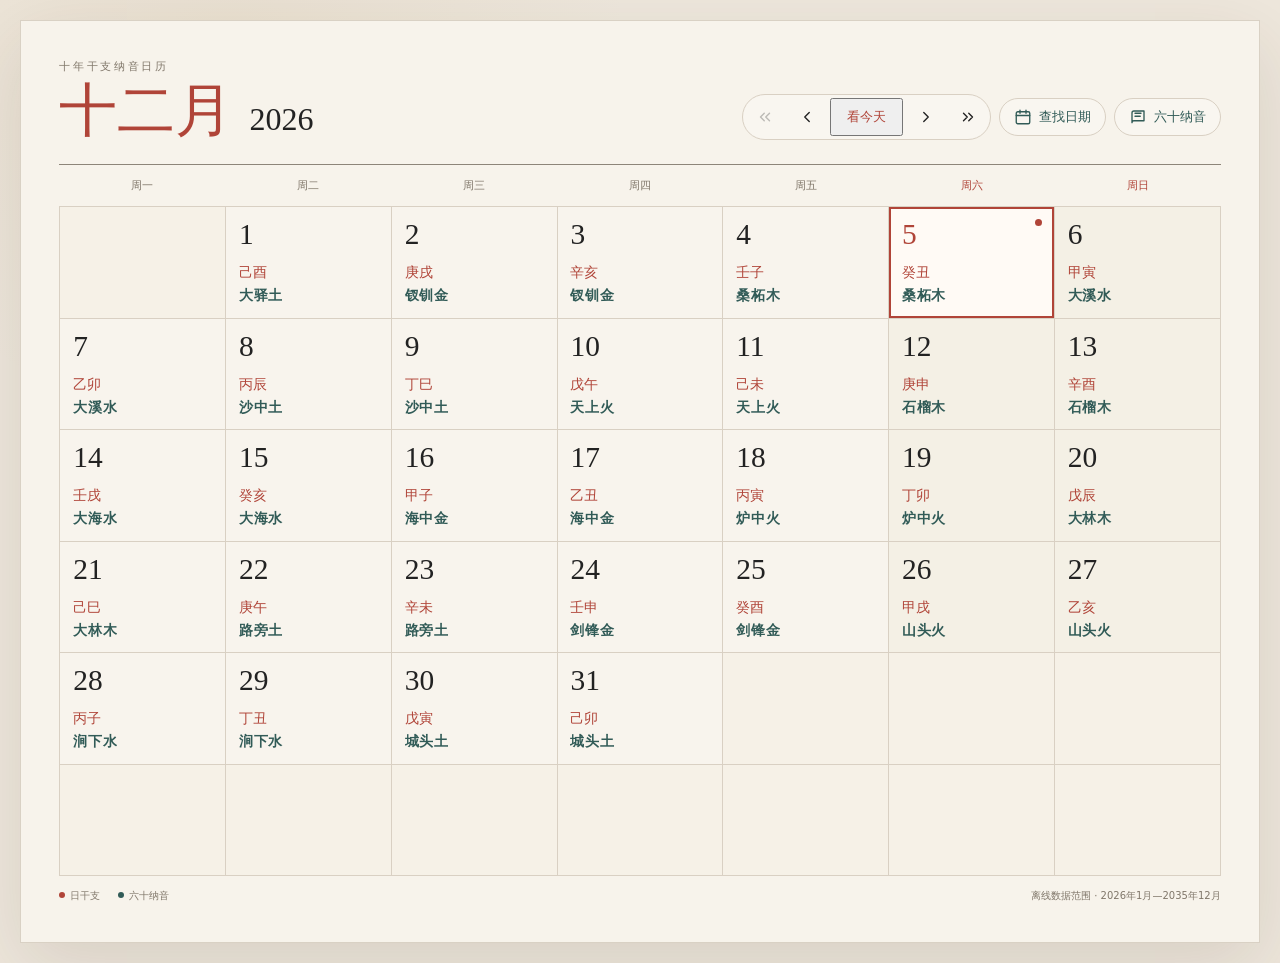
==== index.html @ 7b816b23 "Publish Ganzhi Nayin calendar" ====
<!doctype html>
<html lang="zh-CN">
<head>
  <meta charset="utf-8">
  <meta name="viewport" content="width=device-width, initial-scale=1, viewport-fit=cover">
  <meta name="theme-color" content="#f7f3eb">
  <title>十年干支纳音日历</title>
  <style>
    :root {
      color-scheme: light;
      --paper: #f7f3eb;
      --paper-deep: #eee7dc;
      --ink: #222222;
      --muted: #80776a;
      --jade: #315b57;
      --red: #b04438;
      --gold: #b9965a;
      --line: #d9d0c3;
      --white: rgba(255, 255, 255, 0.34);
      --shadow: 0 24px 70px rgba(54, 44, 31, 0.12);
      --serif: "Songti SC", "STSong", "Noto Serif CJK SC", "Microsoft YaHei", serif;
      --sans: "PingFang SC", "Microsoft YaHei", system-ui, sans-serif;
    }

    * { box-sizing: border-box; }

    html, body { min-height: 100%; }

    body {
      margin: 0;
      background:
        radial-gradient(circle at 18% 4%, rgba(185, 150, 90, 0.09), transparent 25rem),
        var(--paper-deep);
      color: var(--ink);
      font-family: var(--serif);
      -webkit-font-smoothing: antialiased;
    }

    button, input { font: inherit; }

    button { color: inherit; }

    .app-shell {
      width: min(1440px, calc(100% - 40px));
      min-height: calc(100vh - 40px);
      margin: 20px auto;
      padding: clamp(20px, 3vw, 44px);
      background: var(--paper);
      border: 1px solid rgba(160, 145, 124, 0.35);
      box-shadow: var(--shadow);
    }

    .app-header {
      display: grid;
      grid-template-columns: minmax(220px, 1fr) auto;
      gap: 24px;
      align-items: end;
      padding-bottom: 24px;
      border-bottom: 1px solid #8d8579;
    }

    .brand {
      margin: 0 0 8px;
      color: var(--muted);
      font-family: var(--sans);
      font-size: 11px;
      letter-spacing: 0.24em;
    }

    .month-title {
      display: flex;
      gap: 16px;
      align-items: baseline;
      margin: 0;
      font-weight: 500;
      line-height: 1;
    }

    .month-title .month {
      color: var(--red);
      font-size: clamp(36px, 5vw, 58px);
    }

    .month-title .year {
      font-family: Georgia, "Times New Roman", serif;
      font-size: clamp(22px, 3vw, 32px);
    }

    .toolbar {
      display: flex;
      gap: 8px;
      align-items: center;
      justify-content: flex-end;
      font-family: var(--sans);
    }

    .nav-group {
      display: flex;
      gap: 4px;
      padding: 3px;
      border: 1px solid var(--line);
      border-radius: 999px;
      background: rgba(255, 255, 255, 0.24);
    }

    .icon-button,
    .text-button {
      min-height: 38px;
      border: 0;
      border-radius: 999px;
      background: transparent;
      cursor: pointer;
      transition: color 150ms ease, background 150ms ease, transform 150ms ease;
    }

    .icon-button {
      display: inline-grid;
      width: 38px;
      place-items: center;
      padding: 0;
    }

    .icon-button svg,
    .text-button svg {
      width: 18px;
      height: 18px;
      fill: none;
      stroke: currentColor;
      stroke-linecap: round;
      stroke-linejoin: round;
      stroke-width: 1.8;
    }

    .text-button {
      display: inline-flex;
      gap: 7px;
      align-items: center;
      padding: 0 14px;
      border: 1px solid var(--line);
      color: var(--jade);
      background: rgba(255, 255, 255, 0.22);
      white-space: nowrap;
      font-size: 13px;
    }

    .today-button {
      padding: 0 15px;
      color: var(--red);
      font-size: 13px;
    }

    .icon-button:hover,
    .today-button:hover,
    .text-button:hover {
      background: rgba(49, 91, 87, 0.09);
    }

    button:active { transform: translateY(1px); }
    button:focus-visible, input:focus-visible { outline: 2px solid var(--gold); outline-offset: 2px; }
    button:disabled { opacity: 0.28; cursor: not-allowed; }

    .date-picker-wrap {
      position: relative;
      display: inline-flex;
      align-items: center;
    }

    .date-picker-wrap input {
      position: absolute;
      width: 1px;
      height: 1px;
      opacity: 0;
      pointer-events: none;
    }

    .week-header,
    .calendar-grid {
      display: grid;
      grid-template-columns: repeat(7, minmax(0, 1fr));
    }

    .week-header {
      color: var(--muted);
      font-family: var(--sans);
      font-size: 11px;
      text-align: center;
    }

    .week-header span { padding: 13px 4px; }
    .week-header span:nth-last-child(-n + 2) { color: var(--red); }

    .calendar-grid {
      grid-template-rows: repeat(6, minmax(94px, 1fr));
      min-height: min(710px, calc(100vh - 230px));
      border-left: 1px solid var(--line);
      border-top: 1px solid var(--line);
    }

    .day-cell,
    .empty-cell {
      min-width: 0;
      border: 0;
      border-right: 1px solid var(--line);
      border-bottom: 1px solid var(--line);
      background: rgba(255, 255, 255, 0.09);
    }

    .empty-cell { background: rgba(185, 150, 90, 0.025); }

    .day-cell {
      position: relative;
      display: flex;
      flex-direction: column;
      align-items: flex-start;
      padding: clamp(8px, 1vw, 14px);
      text-align: left;
      cursor: pointer;
      transition: background 140ms ease, box-shadow 140ms ease;
    }

    .day-cell:nth-child(7n + 6),
    .day-cell:nth-child(7n) { background: rgba(185, 150, 90, 0.04); }

    .day-cell:hover { background: rgba(255, 255, 255, 0.5); }

    .day-cell.selected {
      z-index: 1;
      background: #fffaf5;
      box-shadow: inset 0 0 0 2px var(--red);
    }

    .day-number {
      font-family: Georgia, "Times New Roman", serif;
      font-size: clamp(22px, 2.3vw, 32px);
      line-height: 1;
    }

    .selected .day-number { color: var(--red); }

    .today-dot {
      position: absolute;
      top: 12px;
      right: 12px;
      width: 7px;
      height: 7px;
      border-radius: 50%;
      background: var(--red);
    }

    .day-meta { margin-top: auto; min-width: 0; }

    .day-ganzhi,
    .day-nayin {
      overflow: hidden;
      margin: 0;
      text-overflow: ellipsis;
      white-space: nowrap;
    }

    .day-ganzhi {
      color: var(--red);
      font-size: clamp(11px, 1.1vw, 14px);
    }

    .day-nayin {
      margin-top: 5px;
      color: var(--jade);
      font-size: clamp(11px, 1.1vw, 14px);
      font-weight: 600;
      letter-spacing: 0.05em;
    }

    .calendar-footer {
      display: flex;
      justify-content: space-between;
      gap: 20px;
      margin-top: 13px;
      color: var(--muted);
      font-family: var(--sans);
      font-size: 10px;
    }

    .legend { display: flex; gap: 18px; }

    .legend i {
      display: inline-block;
      width: 6px;
      height: 6px;
      margin-right: 5px;
      border-radius: 50%;
      background: var(--red);
      vertical-align: 1px;
    }

    .legend i.jade { background: var(--jade); }

    dialog {
      width: min(560px, calc(100vw - 28px));
      max-height: min(760px, calc(100vh - 28px));
      padding: 0;
      border: 1px solid rgba(160, 145, 124, 0.45);
      border-radius: 14px;
      color: var(--ink);
      background: var(--paper);
      box-shadow: 0 26px 80px rgba(44, 36, 25, 0.28);
    }

    dialog::backdrop {
      background: rgba(34, 31, 26, 0.28);
      backdrop-filter: blur(3px);
    }

    .dialog-inner { padding: 26px; }

    .dialog-header {
      display: flex;
      gap: 16px;
      align-items: flex-start;
      justify-content: space-between;
      padding-bottom: 18px;
      border-bottom: 1px solid var(--line);
    }

    .dialog-header h2 { margin: 0; font-size: 26px; font-weight: 500; }
    .dialog-header p { margin: 7px 0 0; color: var(--muted); font-family: var(--sans); font-size: 13px; }

    .pillar-row {
      display: grid;
      grid-template-columns: 62px 1fr auto;
      gap: 14px;
      align-items: center;
      padding: 17px 0;
      border-bottom: 1px solid var(--line);
    }

    .pillar-row:last-child { border-bottom: 0; }
    .pillar-label { color: var(--muted); font-family: var(--sans); font-size: 13px; }
    .pillar-ganzhi { color: var(--jade); font-size: 24px; font-weight: 600; }
    .pillar-nayin { color: var(--red); font-size: 16px; }

    #nayin-dialog { width: min(980px, calc(100vw - 28px)); }

    .search-input {
      width: 100%;
      height: 44px;
      margin: 18px 0;
      padding: 0 14px;
      border: 1px solid var(--line);
      border-radius: 9px;
      color: var(--ink);
      background: rgba(255, 255, 255, 0.34);
      font-family: var(--sans);
    }

    .nayin-grid {
      display: grid;
      grid-template-columns: repeat(4, minmax(0, 1fr));
      gap: 10px;
      max-height: min(590px, calc(100vh - 210px));
      overflow: auto;
      padding-right: 3px;
    }

    .nayin-item {
      min-width: 0;
      padding: 15px;
      border: 1px solid var(--line);
      border-radius: 9px;
      background: rgba(255, 255, 255, 0.25);
    }

    .nayin-item h3 { margin: 0; color: var(--jade); font-size: 19px; font-weight: 600; }
    .nayin-pair { margin: 8px 0 4px; }
    .nayin-element, .nayin-years { margin: 3px 0 0; color: var(--muted); font-family: var(--sans); font-size: 11px; }
    .nayin-element { color: var(--red); }
    .empty-result { grid-column: 1 / -1; padding: 50px 10px; color: var(--muted); text-align: center; }

    @media (max-width: 920px) {
      .app-header { grid-template-columns: 1fr; gap: 16px; }
      .toolbar { justify-content: flex-start; overflow-x: auto; padding-bottom: 3px; }
      .nayin-grid { grid-template-columns: repeat(3, minmax(0, 1fr)); }
      .calendar-grid { min-height: 620px; }
    }

    @media (max-width: 620px) {
      body { background: var(--paper); }
      .app-shell { width: 100%; min-height: 100vh; margin: 0; padding: 16px 8px; border: 0; box-shadow: none; }
      .app-header { padding-bottom: 14px; }
      .brand { font-size: 9px; }
      .month-title .month { font-size: 34px; }
      .month-title .year { font-size: 22px; }
      .toolbar {
        display: grid;
        grid-template-columns: repeat(2, minmax(0, 1fr));
        gap: 8px;
        margin-inline: -2px;
        overflow: visible;
      }
      .nav-group {
        grid-column: 1 / -1;
        display: grid;
        grid-template-columns: repeat(5, minmax(0, 1fr));
        width: 100%;
      }
      .nav-group .icon-button { width: auto; }
      .date-picker-wrap,
      .date-picker-wrap .text-button,
      #open-nayin { width: 100%; }
      .date-picker-wrap .text-button,
      #open-nayin { justify-content: center; }
      .text-button { padding-inline: 11px; }
      .week-header span { padding: 10px 2px; font-size: 9px; }
      .calendar-grid { grid-template-rows: repeat(6, minmax(72px, 1fr)); min-height: min(520px, calc(100vh - 220px)); }
      .day-cell { padding: 6px 4px; }
      .day-number { font-size: 18px; }
      .today-dot { top: 7px; right: 6px; width: 5px; height: 5px; }
      .day-ganzhi, .day-nayin { font-size: 9px; letter-spacing: 0; }
      .day-nayin { margin-top: 3px; }
      .calendar-footer { font-size: 9px; }
      .range-note { display: none; }
      .dialog-inner { padding: 20px; }
      .pillar-row { grid-template-columns: 46px 1fr auto; gap: 8px; }
      .pillar-ganzhi { font-size: 21px; }
      .pillar-nayin { font-size: 14px; }
      .nayin-grid { grid-template-columns: repeat(2, minmax(0, 1fr)); }
      .nayin-item { padding: 12px; }
    }

    @media (prefers-reduced-motion: reduce) {
      *, *::before, *::after { scroll-behavior: auto !important; transition-duration: 0.01ms !important; }
    }
  </style>
</head>
<body>
  <main class="app-shell">
    <header class="app-header">
      <div>
        <p class="brand">十年干支纳音日历</p>
        <h1 class="month-title" aria-live="polite">
          <span class="month" id="month-label">七月</span>
          <span class="year" id="year-label">2026</span>
        </h1>
      </div>

      <div class="toolbar" aria-label="日历工具栏">
        <div class="nav-group">
          <button class="icon-button" id="previous-year" type="button" aria-label="上一年" title="上一年">
            <svg viewBox="0 0 24 24" aria-hidden="true"><path d="m11 17-5-5 5-5M18 17l-5-5 5-5"/></svg>
          </button>
          <button class="icon-button" id="previous-month" type="button" aria-label="上一个月" title="上一个月">
            <svg viewBox="0 0 24 24" aria-hidden="true"><path d="m15 18-6-6 6-6"/></svg>
          </button>
          <button class="today-button" id="today-button" type="button">看今天</button>
          <button class="icon-button" id="next-month" type="button" aria-label="下一个月" title="下一个月">
            <svg viewBox="0 0 24 24" aria-hidden="true"><path d="m9 18 6-6-6-6"/></svg>
          </button>
          <button class="icon-button" id="next-year" type="button" aria-label="下一年" title="下一年">
            <svg viewBox="0 0 24 24" aria-hidden="true"><path d="m6 17 5-5-5-5M13 17l5-5-5-5"/></svg>
          </button>
        </div>

        <div class="date-picker-wrap">
          <input id="date-picker" type="date" min="2026-01-01" max="2035-12-31" aria-label="查找日期">
          <button class="text-button" id="date-picker-button" type="button">
            <svg viewBox="0 0 24 24" aria-hidden="true"><rect x="3" y="5" width="18" height="16" rx="2"/><path d="M16 3v4M8 3v4M3 10h18"/></svg>
            查找日期
          </button>
        </div>

        <button class="text-button" id="open-nayin" type="button">
          <svg viewBox="0 0 24 24" aria-hidden="true"><path d="M4 19.5A2.5 2.5 0 0 1 6.5 17H20V4H6.5A2.5 2.5 0 0 0 4 6.5v13Z"/><path d="M8 7h8M8 11h7"/></svg>
          六十纳音
        </button>
      </div>
    </header>

    <div class="week-header" aria-hidden="true">
      <span>周一</span><span>周二</span><span>周三</span><span>周四</span><span>周五</span><span>周六</span><span>周日</span>
    </div>
    <section class="calendar-grid" id="calendar-grid" aria-label="月历"></section>

    <footer class="calendar-footer">
      <div class="legend"><span><i></i>日干支</span><span><i class="jade"></i>六十纳音</span></div>
      <span class="range-note">离线数据范围 · 2026年1月—2035年12月</span>
    </footer>
  </main>

  <dialog id="day-dialog" aria-labelledby="detail-title">
    <div class="dialog-inner">
      <header class="dialog-header">
        <div>
          <h2 id="detail-title"></h2>
          <p id="detail-subtitle"></p>
        </div>
        <button class="icon-button" data-close="day-dialog" type="button" aria-label="关闭日期详情">
          <svg viewBox="0 0 24 24" aria-hidden="true"><path d="M18 6 6 18M6 6l12 12"/></svg>
        </button>
      </header>
      <div id="pillar-list"></div>
    </div>
  </dialog>

  <dialog id="nayin-dialog" aria-labelledby="nayin-title">
    <div class="dialog-inner">
      <header class="dialog-header">
        <div>
          <h2 id="nayin-title">六十纳音表</h2>
          <p>可按干支、纳音名称或五行查询</p>
        </div>
        <button class="icon-button" data-close="nayin-dialog" type="button" aria-label="关闭六十纳音表">
          <svg viewBox="0 0 24 24" aria-hidden="true"><path d="M18 6 6 18M6 6l12 12"/></svg>
        </button>
      </header>
      <input class="search-input" id="nayin-search" type="search" placeholder="例如：甲子、天河水、木" autocomplete="off">
      <div class="nayin-grid" id="nayin-grid"></div>
    </div>
  </dialog>

  <script type="application/json" id="calendar-data">{"range":{"start":"2026-01-01","end":"2035-12-31"},"count":3652,"days":[{"date":"2026-01-01","solarDate":"2026-01-01","lunarDate":"冬月十三","weekDay":"星期四","yearGanzhi":"乙巳","monthGanzhi":"戊子","dayGanzhi":"乙亥","yearNayin":"覆灯火","monthNayin":"霹雳火","dayNayin":"山头火"},{"date":"2026-01-02","solarDate":"2026-01-02","lunarDate":"冬月十四","weekDay":"星期五","yearGanzhi":"乙巳","monthGanzhi":"戊子","dayGanzhi":"丙子","yearNayin":"覆灯火","monthNayin":"霹雳火","dayNayin":"涧下水"},{"date":"2026-01-03","solarDate":"2026-01-03","lunarDate":"冬月十五","weekDay":"星期六","yearGanzhi":"乙巳","monthGanzhi":"戊子","dayGanzhi":"丁丑","yearNayin":"覆灯火","monthNayin":"霹雳火","dayNayin":"涧下水"},{"date":"2026-01-04","solarDate":"2026-01-04","lunarDate":"冬月十六","weekDay":"星期日","yearGanzhi":"乙巳","monthGanzhi":"戊子","dayGanzhi":"戊寅","yearNayin":"覆灯火","monthNayin":"霹雳火","dayNayin":"城头土"},{"date":"2026-01-05","solarDate":"2026-01-05","lunarDate":"冬月十七","weekDay":"星期一","yearGanzhi":"乙巳","monthGanzhi":"己丑","dayGanzhi":"己卯","yearNayin":"覆灯火","monthNayin":"霹雳火","dayNayin":"城头土"},{"date":"2026-01-06","solarDate":"2026-01-06","lunarDate":"冬月十八","weekDay":"星期二","yearGanzhi":"乙巳","monthGanzhi":"己丑","dayGanzhi":"庚辰","yearNayin":"覆灯火","monthNayin":"霹雳火","dayNayin":"白蜡金"},{"date":"2026-01-07","solarDate":"2026-01-07","lunarDate":"冬月十九","weekDay":"星期三","yearGanzhi":"乙巳","monthGanzhi":"己丑","dayGanzhi":"辛巳","yearNayin":"覆灯火","monthNayin":"霹雳火","dayNayin":"白蜡金"},{"date":"2026-01-08","solarDate":"2026-01-08","lunarDate":"冬月二十","weekDay":"星期四","yearGanzhi":"乙巳","monthGanzhi":"己丑","dayGanzhi":"壬午","yearNayin":"覆灯火","monthNayin":"霹雳火","dayNayin":"杨柳木"},{"date":"2026-01-09","solarDate":"2026-01-09","lunarDate":"冬月廿一","weekDay":"星期五","yearGanzhi":"乙巳","monthGanzhi":"己丑","dayGanzhi":"癸未","yearNayin":"覆灯火","monthNayin":"霹雳火","dayNayin":"杨柳木"},{"date":"2026-01-10","solarDate":"2026-01-10","lunarDate":"冬月廿二","weekDay":"星期六","yearGanzhi":"乙巳","monthGanzhi":"己丑","dayGanzhi":"甲申","yearNayin":"覆灯火","monthNayin":"霹雳火","dayNayin":"泉中水"},{"date":"2026-01-11","solarDate":"2026-01-11","lunarDate":"冬月廿三","weekDay":"星期日","yearGanzhi":"乙巳","monthGanzhi":"己丑","dayGanzhi":"乙酉","yearNayin":"覆灯火","monthNayin":"霹雳火","dayNayin":"泉中水"},{"date":"2026-01-12","solarDate":"2026-01-12","lunarDate":"冬月廿四","weekDay":"星期一","yearGanzhi":"乙巳","monthGanzhi":"己丑","dayGanzhi":"丙戌","yearNayin":"覆灯火","monthNayin":"霹雳火","dayNayin":"屋上土"},{"date":"2026-01-13","solarDate":"2026-01-13","lunarDate":"冬月廿五","weekDay":"星期二","yearGanzhi":"乙巳","monthGanzhi":"己丑","dayGanzhi":"丁亥","yearNayin":"覆灯火","monthNayin":"霹雳火","dayNayin":"屋上土"},{"date":"2026-01-14","solarDate":"2026-01-14","lunarDate":"冬月廿六","weekDay":"星期三","yearGanzhi":"乙巳","monthGanzhi":"己丑","dayGanzhi":"戊子","yearNayin":"覆灯火","monthNayin":"霹雳火","dayNayin":"霹雳火"},{"date":"2026-01-15","solarDate":"2026-01-15","lunarDate":"冬月廿七","weekDay":"星期四","yearGanzhi":"乙巳","monthGanzhi":"己丑","dayGanzhi":"己丑","yearNayin":"覆灯火","monthNayin":"霹雳火","dayNayin":"霹雳火"},{"date":"2026-01-16","solarDate":"2026-01-16","lunarDate":"冬月廿八","weekDay":"星期五","yearGanzhi":"乙巳","monthGanzhi":"己丑","dayGanzhi":"庚寅","yearNayin":"覆灯火","monthNayin":"霹雳火","dayNayin":"松柏木"},{"date":"2026-01-17","solarDate":"2026-01-17","lunarDate":"冬月廿九","weekDay":"星期六","yearGanzhi":"乙巳","monthGanzhi":"己丑","dayGanzhi":"辛卯","yearNayin":"覆灯火","monthNayin":"霹雳火","dayNayin":"松柏木"},{"date":"2026-01-18","solarDate":"2026-01-18","lunarDate":"冬月三十","weekDay":"星期日","yearGanzhi":"乙巳","monthGanzhi":"己丑","dayGanzhi":"壬辰","yearNayin":"覆灯火","monthNayin":"霹雳火","dayNayin":"长流水"},{"date":"2026-01-19","solarDate":"2026-01-19","lunarDate":"腊月初一","weekDay":"星期一","yearGanzhi":"乙巳","monthGanzhi":"己丑","dayGanzhi":"癸巳","yearNayin":"覆灯火","monthNayin":"霹雳火","dayNayin":"长流水"},{"date":"2026-01-20","solarDate":"2026-01-20","lunarDate":"腊月初二","weekDay":"星期二","yearGanzhi":"乙巳","monthGanzhi":"己丑","dayGanzhi":"甲午","yearNayin":"覆灯火","monthNayin":"霹雳火","dayNayin":"沙中金"},{"date":"2026-01-21","solarDate":"2026-01-21","lunarDate":"腊月初三","weekDay":"星期三","yearGanzhi":"乙巳","monthGanzhi":"己丑","dayGanzhi":"乙未","yearNayin":"覆灯火","monthNayin":"霹雳火","dayNayin":"沙中金"},{"date":"2026-01-22","solarDate":"2026-01-22","lunarDate":"腊月初四","weekDay":"星期四","yearGanzhi":"乙巳","monthGanzhi":"己丑","dayGanzhi":"丙申","yearNayin":"覆灯火","monthNayin":"霹雳火","dayNayin":"山下火"},{"date":"2026-01-23","solarDate":"2026-01-23","lunarDate":"腊月初五","weekDay":"星期五","yearGanzhi":"乙巳","monthGanzhi":"己丑","dayGanzhi":"丁酉","yearNayin":"覆灯火","monthNayin":"霹雳火","dayNayin":"山下火"},{"date":"2026-01-24","solarDate":"2026-01-24","lunarDate":"腊月初六","weekDay":"星期六","yearGanzhi":"乙巳","monthGanzhi":"己丑","dayGanzhi":"戊戌","yearNayin":"覆灯火","monthNayin":"霹雳火","dayNayin":"平地木"},{"date":"2026-01-25","solarDate":"2026-01-25","lunarDate":"腊月初七","weekDay":"星期日","yearGanzhi":"乙巳","monthGanzhi":"己丑","dayGanzhi":"己亥","yearNayin":"覆灯火","monthNayin":"霹雳火","dayNayin":"平地木"},{"date":"2026-01-26","solarDate":"2026-01-26","lunarDate":"腊月初八","weekDay":"星期一","yearGanzhi":"乙巳","monthGanzhi":"己丑","dayGanzhi":"庚子","yearNayin":"覆灯火","monthNayin":"霹雳火","dayNayin":"壁上土"},{"date":"2026-01-27","solarDate":"2026-01-27","lunarDate":"腊月初九","weekDay":"星期二","yearGanzhi":"乙巳","monthGanzhi":"己丑","dayGanzhi":"辛丑","yearNayin":"覆灯火","monthNayin":"霹雳火","dayNayin":"壁上土"},{"date":"2026-01-28","solarDate":"2026-01-28","lunarDate":"腊月初十","weekDay":"星期三","yearGanzhi":"乙巳","monthGanzhi":"己丑","dayGanzhi":"壬寅","yearNayin":"覆灯火","monthNayin":"霹雳火","dayNayin":"金箔金"},{"date":"2026-01-29","solarDate":"2026-01-29","lunarDate":"腊月十一","weekDay":"星期四","yearGanzhi":"乙巳","monthGanzhi":"己丑","dayGanzhi":"癸卯","yearNayin":"覆灯火","monthNayin":"霹雳火","dayNayin":"金箔金"},{"date":"2026-01-30","solarDate":"2026-01-30","lunarDate":"腊月十二","weekDay":"星期五","yearGanzhi":"乙巳","monthGanzhi":"己丑","dayGanzhi":"甲辰","yearNayin":"覆灯火","monthNayin":"霹雳火","dayNayin":"覆灯火"},{"date":"2026-01-31","solarDate":"2026-01-31","lunarDate":"腊月十三","weekDay":"星期六","yearGanzhi":"乙巳","monthGanzhi":"己丑","dayGanzhi":"乙巳","yearNayin":"覆灯火","monthNayin":"霹雳火","dayNayin":"覆灯火"},{"date":"2026-02-01","solarDate":"2026-02-01","lunarDate":"腊月十四","weekDay":"星期日","yearGanzhi":"乙巳","monthGanzhi":"己丑","dayGanzhi":"丙午","yearNayin":"覆灯火","monthNayin":"霹雳火","dayNayin":"天河水"},{"date":"2026-02-02","solarDate":"2026-02-02","lunarDate":"腊月十五","weekDay":"星期一","yearGanzhi":"乙巳","monthGanzhi":"己丑","dayGanzhi":"丁未","yearNayin":"覆灯火","monthNayin":"霹雳火","dayNayin":"天河水"},{"date":"2026-02-03","solarDate":"2026-02-03","lunarDate":"腊月十六","weekDay":"星期二","yearGanzhi":"乙巳","monthGanzhi":"己丑","dayGanzhi":"戊申","yearNayin":"覆灯火","monthNayin":"霹雳火","dayNayin":"大驿土"},{"date":"2026-02-04","solarDate":"2026-02-04","lunarDate":"腊月十七","weekDay":"星期三","yearGanzhi":"乙巳","monthGanzhi":"庚寅","dayGanzhi":"己酉","yearNayin":"覆灯火","monthNayin":"松柏木","dayNayin":"大驿土"},{"date":"2026-02-05","solarDate":"2026-02-05","lunarDate":"腊月十八","weekDay":"星期四","yearGanzhi":"乙巳","monthGanzhi":"庚寅","dayGanzhi":"庚戌","yearNayin":"覆灯火","monthNayin":"松柏木","dayNayin":"钗钏金"},{"date":"2026-02-06","solarDate":"2026-02-06","lunarDate":"腊月十九","weekDay":"星期五","yearGanzhi":"乙巳","monthGanzhi":"庚寅","dayGanzhi":"辛亥","yearNayin":"覆灯火","monthNayin":"松柏木","dayNayin":"钗钏金"},{"date":"2026-02-07","solarDate":"2026-02-07","lunarDate":"腊月二十","weekDay":"星期六","yearGanzhi":"乙巳","monthGanzhi":"庚寅","dayGanzhi":"壬子","yearNayin":"覆灯火","monthNayin":"松柏木","dayNayin":"桑柘木"},{"date":"2026-02-08","solarDate":"2026-02-08","lunarDate":"腊月廿一","weekDay":"星期日","yearGanzhi":"乙巳","monthGanzhi":"庚寅","dayGanzhi":"癸丑","yearNayin":"覆灯火","monthNayin":"松柏木","dayNayin":"桑柘木"},{"date":"2026-02-09","solarDate":"2026-02-09","lunarDate":"腊月廿二","weekDay":"星期一","yearGanzhi":"乙巳","monthGanzhi":"庚寅","dayGanzhi":"甲寅","yearNayin":"覆灯火","monthNayin":"松柏木","dayNayin":"大溪水"},{"date":"2026-02-10","solarDate":"2026-02-10","lunarDate":"腊月廿三","weekDay":"星期二","yearGanzhi":"乙巳","monthGanzhi":"庚寅","dayGanzhi":"乙卯","yearNayin":"覆灯火","monthNayin":"松柏木","dayNayin":"大溪水"},{"date":"2026-02-11","solarDate":"2026-02-11","lunarDate":"腊月廿四","weekDay":"星期三","yearGanzhi":"乙巳","monthGanzhi":"庚寅","dayGanzhi":"丙辰","yearNayin":"覆灯火","monthNayin":"松柏木","dayNayin":"沙中土"},{"date":"2026-02-12","solarDate":"2026-02-12","lunarDate":"腊月廿五","weekDay":"星期四","yearGanzhi":"乙巳","monthGanzhi":"庚寅","dayGanzhi":"丁巳","yearNayin":"覆灯火","monthNayin":"松柏木","dayNayin":"沙中土"},{"date":"2026-02-13","solarDate":"2026-02-13","lunarDate":"腊月廿六","weekDay":"星期五","yearGanzhi":"乙巳","monthGanzhi":"庚寅","dayGanzhi":"戊午","yearNayin":"覆灯火","monthNayin":"松柏木","dayNayin":"天上火"},{"date":"2026-02-14","solarDate":"2026-02-14","lunarDate":"腊月廿七","weekDay":"星期六","yearGanzhi":"乙巳","monthGanzhi":"庚寅","dayGanzhi":"己未","yearNayin":"覆灯火","monthNayin":"松柏木","dayNayin":"天上火"},{"date":"2026-02-15","solarDate":"2026-02-15","lunarDate":"腊月廿八","weekDay":"星期日","yearGanzhi":"乙巳","monthGanzhi":"庚寅","dayGanzhi":"庚申","yearNayin":"覆灯火","monthNayin":"松柏木","dayNayin":"石榴木"},{"date":"2026-02-16","solarDate":"2026-02-16","lunarDate":"腊月廿九","weekDay":"星期一","yearGanzhi":"乙巳","monthGanzhi":"庚寅","dayGanzhi":"辛酉","yearNayin":"覆灯火","monthNayin":"松柏木","dayNayin":"石榴木"},{"date":"2026-02-17","solarDate":"2026-02-17","lunarDate":"正月初一","weekDay":"星期二","yearGanzhi":"丙午","monthGanzhi":"庚寅","dayGanzhi":"壬戌","yearNayin":"天河水","monthNayin":"松柏木","dayNayin":"大海水"},{"date":"2026-02-18","solarDate":"2026-02-18","lunarDate":"正月初二","weekDay":"星期三","yearGanzhi":"丙午","monthGanzhi":"庚寅","dayGanzhi":"癸亥","yearNayin":"天河水","monthNayin":"松柏木","dayNayin":"大海水"},{"date":"2026-02-19","solarDate":"2026-02-19","lunarDate":"正月初三","weekDay":"星期四","yearGanzhi":"丙午","monthGanzhi":"庚寅","dayGanzhi":"甲子","yearNayin":"天河水","monthNayin":"松柏木","dayNayin":"海中金"},{"date":"2026-02-20","solarDate":"2026-02-20","lunarDate":"正月初四","weekDay":"星期五","yearGanzhi":"丙午","monthGanzhi":"庚寅","dayGanzhi":"乙丑","yearNayin":"天河水","monthNayin":"松柏木","dayNayin":"海中金"},{"date":"2026-02-21","solarDate":"2026-02-21","lunarDate":"正月初五","weekDay":"星期六","yearGanzhi":"丙午","monthGanzhi":"庚寅","dayGanzhi":"丙寅","yearNayin":"天河水","monthNayin":"松柏木","dayNayin":"炉中火"},{"date":"2026-02-22","solarDate":"2026-02-22","lunarDate":"正月初六","weekDay":"星期日","yearGanzhi":"丙午","monthGanzhi":"庚寅","dayGanzhi":"丁卯","yearNayin":"天河水","monthNayin":"松柏木","dayNayin":"炉中火"},{"date":"2026-02-23","solarDate":"2026-02-23","lunarDate":"正月初七","weekDay":"星期一","yearGanzhi":"丙午","monthGanzhi":"庚寅","dayGanzhi":"戊辰","yearNayin":"天河水","monthNayin":"松柏木","dayNayin":"大林木"},{"date":"2026-02-24","solarDate":"2026-02-24","lunarDate":"正月初八","weekDay":"星期二","yearGanzhi":"丙午","monthGanzhi":"庚寅","dayGanzhi":"己巳","yearNayin":"天河水","monthNayin":"松柏木","dayNayin":"大林木"},{"date":"2026-02-25","solarDate":"2026-02-25","lunarDate":"正月初九","weekDay":"星期三","yearGanzhi":"丙午","monthGanzhi":"庚寅","dayGanzhi":"庚午","yearNayin":"天河水","monthNayin":"松柏木","dayNayin":"路旁土"},{"date":"2026-02-26","solarDate":"2026-02-26","lunarDate":"正月初十","weekDay":"星期四","yearGanzhi":"丙午","monthGanzhi":"庚寅","dayGanzhi":"辛未","yearNayin":"天河水","monthNayin":"松柏木","dayNayin":"路旁土"},{"date":"2026-02-27","solarDate":"2026-02-27","lunarDate":"正月十一","weekDay":"星期五","yearGanzhi":"丙午","monthGanzhi":"庚寅","dayGanzhi":"壬申","yearNayin":"天河水","monthNayin":"松柏木","dayNayin":"剑锋金"},{"date":"2026-02-28","solarDate":"2026-02-28","lunarDate":"正月十二","weekDay":"星期六","yearGanzhi":"丙午","monthGanzhi":"庚寅","dayGanzhi":"癸酉","yearNayin":"天河水","monthNayin":"松柏木","dayNayin":"剑锋金"},{"date":"2026-03-01","solarDate":"2026-03-01","lunarDate":"正月十三","weekDay":"星期日","yearGanzhi":"丙午","monthGanzhi":"庚寅","dayGanzhi":"甲戌","yearNayin":"天河水","monthNayin":"松柏木","dayNayin":"山头火"},{"date":"2026-03-02","solarDate":"2026-03-02","lunarDate":"正月十四","weekDay":"星期一","yearGanzhi":"丙午","monthGanzhi":"庚寅","dayGanzhi":"乙亥","yearNayin":"天河水","monthNayin":"松柏木","dayNayin":"山头火"},{"date":"2026-03-03","solarDate":"2026-03-03","lunarDate":"正月十五","weekDay":"星期二","yearGanzhi":"丙午","monthGanzhi":"庚寅","dayGanzhi":"丙子","yearNayin":"天河水","monthNayin":"松柏木","dayNayin":"涧下水"},{"date":"2026-03-04","solarDate":"2026-03-04","lunarDate":"正月十六","weekDay":"星期三","yearGanzhi":"丙午","monthGanzhi":"庚寅","dayGanzhi":"丁丑","yearNayin":"天河水","monthNayin":"松柏木","dayNayin":"涧下水"},{"date":"2026-03-05","solarDate":"2026-03-05","lunarDate":"正月十七","weekDay":"星期四","yearGanzhi":"丙午","monthGanzhi":"辛卯","dayGanzhi":"戊寅","yearNayin":"天河水","monthNayin":"松柏木","dayNayin":"城头土"},{"date":"2026-03-06","solarDate":"2026-03-06","lunarDate":"正月十八","weekDay":"星期五","yearGanzhi":"丙午","monthGanzhi":"辛卯","dayGanzhi":"己卯","yearNayin":"天河水","monthNayin":"松柏木","dayNayin":"城头土"},{"date":"2026-03-07","solarDate":"2026-03-07","lunarDate":"正月十九","weekDay":"星期六","yearGanzhi":"丙午","monthGanzhi":"辛卯","dayGanzhi":"庚辰","yearNayin":"天河水","monthNayin":"松柏木","dayNayin":"白蜡金"},{"date":"2026-03-08","solarDate":"2026-03-08","lunarDate":"正月二十","weekDay":"星期日","yearGanzhi":"丙午","monthGanzhi":"辛卯","dayGanzhi":"辛巳","yearNayin":"天河水","monthNayin":"松柏木","dayNayin":"白蜡金"},{"date":"2026-03-09","solarDate":"2026-03-09","lunarDate":"正月廿一","weekDay":"星期一","yearGanzhi":"丙午","monthGanzhi":"辛卯","dayGanzhi":"壬午","yearNayin":"天河水","monthNayin":"松柏木","dayNayin":"杨柳木"},{"date":"2026-03-10","solarDate":"2026-03-10","lunarDate":"正月廿二","weekDay":"星期二","yearGanzhi":"丙午","monthGanzhi":"辛卯","dayGanzhi":"癸未","yearNayin":"天河水","monthNayin":"松柏木","dayNayin":"杨柳木"},{"date":"2026-03-11","solarDate":"2026-03-11","lunarDate":"正月廿三","weekDay":"星期三","yearGanzhi":"丙午","monthGanzhi":"辛卯","dayGanzhi":"甲申","yearNayin":"天河水","monthNayin":"松柏木","dayNayin":"泉中水"},{"date":"2026-03-12","solarDate":"2026-03-12","lunarDate":"正月廿四","weekDay":"星期四","yearGanzhi":"丙午","monthGanzhi":"辛卯","dayGanzhi":"乙酉","yearNayin":"天河水","monthNayin":"松柏木","dayNayin":"泉中水"},{"date":"2026-03-13","solarDate":"2026-03-13","lunarDate":"正月廿五","weekDay":"星期五","yearGanzhi":"丙午","monthGanzhi":"辛卯","dayGanzhi":"丙戌","yearNayin":"天河水","monthNayin":"松柏木","dayNayin":"屋上土"},{"date":"2026-03-14","solarDate":"2026-03-14","lunarDate":"正月廿六","weekDay":"星期六","yearGanzhi":"丙午","monthGanzhi":"辛卯","dayGanzhi":"丁亥","yearNayin":"天河水","monthNayin":"松柏木","dayNayin":"屋上土"},{"date":"2026-03-15","solarDate":"2026-03-15","lunarDate":"正月廿七","weekDay":"星期日","yearGanzhi":"丙午","monthGanzhi":"辛卯","dayGanzhi":"戊子","yearNayin":"天河水","monthNayin":"松柏木","dayNayin":"霹雳火"},{"date":"2026-03-16","solarDate":"2026-03-16","lunarDate":"正月廿八","weekDay":"星期一","yearGanzhi":"丙午","monthGanzhi":"辛卯","dayGanzhi":"己丑","yearNayin":"天河水","monthNayin":"松柏木","dayNayin":"霹雳火"},{"date":"2026-03-17","solarDate":"2026-03-17","lunarDate":"正月廿九","weekDay":"星期二","yearGanzhi":"丙午","monthGanzhi":"辛卯","dayGanzhi":"庚寅","yearNayin":"天河水","monthNayin":"松柏木","dayNayin":"松柏木"},{"date":"2026-03-18","solarDate":"2026-03-18","lunarDate":"正月三十","weekDay":"星期三","yearGanzhi":"丙午","monthGanzhi":"辛卯","dayGanzhi":"辛卯","yearNayin":"天河水","monthNayin":"松柏木","dayNayin":"松柏木"},{"date":"2026-03-19","solarDate":"2026-03-19","lunarDate":"二月初一","weekDay":"星期四","yearGanzhi":"丙午","monthGanzhi":"辛卯","dayGanzhi":"壬辰","yearNayin":"天河水","monthNayin":"松柏木","dayNayin":"长流水"},{"date":"2026-03-20","solarDate":"2026-03-20","lunarDate":"二月初二","weekDay":"星期五","yearGanzhi":"丙午","monthGanzhi":"辛卯","dayGanzhi":"癸巳","yearNayin":"天河水","monthNayin":"松柏木","dayNayin":"长流水"},{"date":"2026-03-21","solarDate":"2026-03-21","lunarDate":"二月初三","weekDay":"星期六","yearGanzhi":"丙午","monthGanzhi":"辛卯","dayGanzhi":"甲午","yearNayin":"天河水","monthNayin":"松柏木","dayNayin":"沙中金"},{"date":"2026-03-22","solarDate":"2026-03-22","lunarDate":"二月初四","weekDay":"星期日","yearGanzhi":"丙午","monthGanzhi":"辛卯","dayGanzhi":"乙未","yearNayin":"天河水","monthNayin":"松柏木","dayNayin":"沙中金"},{"date":"2026-03-23","solarDate":"2026-03-23","lunarDate":"二月初五","weekDay":"星期一","yearGanzhi":"丙午","monthGanzhi":"辛卯","dayGanzhi":"丙申","yearNayin":"天河水","monthNayin":"松柏木","dayNayin":"山下火"},{"date":"2026-03-24","solarDate":"2026-03-24","lunarDate":"二月初六","weekDay":"星期二","yearGanzhi":"丙午","monthGanzhi":"辛卯","dayGanzhi":"丁酉","yearNayin":"天河水","monthNayin":"松柏木","dayNayin":"山下火"},{"date":"2026-03-25","solarDate":"2026-03-25","lunarDate":"二月初七","weekDay":"星期三","yearGanzhi":"丙午","monthGanzhi":"辛卯","dayGanzhi":"戊戌","yearNayin":"天河水","monthNayin":"松柏木","dayNayin":"平地木"},{"date":"2026-03-26","solarDate":"2026-03-26","lunarDate":"二月初八","weekDay":"星期四","yearGanzhi":"丙午","monthGanzhi":"辛卯","dayGanzhi":"己亥","yearNayin":"天河水","monthNayin":"松柏木","dayNayin":"平地木"},{"date":"2026-03-27","solarDate":"2026-03-27","lunarDate":"二月初九","weekDay":"星期五","yearGanzhi":"丙午","monthGanzhi":"辛卯","dayGanzhi":"庚子","yearNayin":"天河水","monthNayin":"松柏木","dayNayin":"壁上土"},{"date":"2026-03-28","solarDate":"2026-03-28","lunarDate":"二月初十","weekDay":"星期六","yearGanzhi":"丙午","monthGanzhi":"辛卯","dayGanzhi":"辛丑","yearNayin":"天河水","monthNayin":"松柏木","dayNayin":"壁上土"},{"date":"2026-03-29","solarDate":"2026-03-29","lunarDate":"二月十一","weekDay":"星期日","yearGanzhi":"丙午","monthGanzhi":"辛卯","dayGanzhi":"壬寅","yearNayin":"天河水","monthNayin":"松柏木","dayNayin":"金箔金"},{"date":"2026-03-30","solarDate":"2026-03-30","lunarDate":"二月十二","weekDay":"星期一","yearGanzhi":"丙午","monthGanzhi":"辛卯","dayGanzhi":"癸卯","yearNayin":"天河水","monthNayin":"松柏木","dayNayin":"金箔金"},{"date":"2026-03-31","solarDate":"2026-03-31","lunarDate":"二月十三","weekDay":"星期二","yearGanzhi":"丙午","monthGanzhi":"辛卯","dayGanzhi":"甲辰","yearNayin":"天河水","monthNayin":"松柏木","dayNayin":"覆灯火"},{"date":"2026-04-01","solarDate":"2026-04-01","lunarDate":"二月十四","weekDay":"星期三","yearGanzhi":"丙午","monthGanzhi":"辛卯","dayGanzhi":"乙巳","yearNayin":"天河水","monthNayin":"松柏木","dayNayin":"覆灯火"},{"date":"2026-04-02","solarDate":"2026-04-02","lunarDate":"二月十五","weekDay":"星期四","yearGanzhi":"丙午","monthGanzhi":"辛卯","dayGanzhi":"丙午","yearNayin":"天河水","monthNayin":"松柏木","dayNayin":"天河水"},{"date":"2026-04-03","solarDate":"2026-04-03","lunarDate":"二月十六","weekDay":"星期五","yearGanzhi":"丙午","monthGanzhi":"辛卯","dayGanzhi":"丁未","yearNayin":"天河水","monthNayin":"松柏木","dayNayin":"天河水"},{"date":"2026-04-04","solarDate":"2026-04-04","lunarDate":"二月十七","weekDay":"星期六","yearGanzhi":"丙午","monthGanzhi":"辛卯","dayGanzhi":"戊申","yearNayin":"天河水","monthNayin":"松柏木","dayNayin":"大驿土"},{"date":"2026-04-05","solarDate":"2026-04-05","lunarDate":"二月十八","weekDay":"星期日","yearGanzhi":"丙午","monthGanzhi":"壬辰","dayGanzhi":"己酉","yearNayin":"天河水","monthNayin":"长流水","dayNayin":"大驿土"},{"date":"2026-04-06","solarDate":"2026-04-06","lunarDate":"二月十九","weekDay":"星期一","yearGanzhi":"丙午","monthGanzhi":"壬辰","dayGanzhi":"庚戌","yearNayin":"天河水","monthNayin":"长流水","dayNayin":"钗钏金"},{"date":"2026-04-07","solarDate":"2026-04-07","lunarDate":"二月二十","weekDay":"星期二","yearGanzhi":"丙午","monthGanzhi":"壬辰","dayGanzhi":"辛亥","yearNayin":"天河水","monthNayin":"长流水","dayNayin":"钗钏金"},{"date":"2026-04-08","solarDate":"2026-04-08","lunarDate":"二月廿一","weekDay":"星期三","yearGanzhi":"丙午","monthGanzhi":"壬辰","dayGanzhi":"壬子","yearNayin":"天河水","monthNayin":"长流水","dayNayin":"桑柘木"},{"date":"2026-04-09","solarDate":"2026-04-09","lunarDate":"二月廿二","weekDay":"星期四","yearGanzhi":"丙午","monthGanzhi":"壬辰","dayGanzhi":"癸丑","yearNayin":"天河水","monthNayin":"长流水","dayNayin":"桑柘木"},{"date":"2026-04-10","solarDate":"2026-04-10","lunarDate":"二月廿三","weekDay":"星期五","yearGanzhi":"丙午","monthGanzhi":"壬辰","dayGanzhi":"甲寅","yearNayin":"天河水","monthNayin":"长流水","dayNayin":"大溪水"},{"date":"2026-04-11","solarDate":"2026-04-11","lunarDate":"二月廿四","weekDay":"星期六","yearGanzhi":"丙午","monthGanzhi":"壬辰","dayGanzhi":"乙卯","yearNayin":"天河水","monthNayin":"长流水","dayNayin":"大溪水"},{"date":"2026-04-12","solarDate":"2026-04-12","lunarDate":"二月廿五","weekDay":"星期日","yearGanzhi":"丙午","monthGanzhi":"壬辰","dayGanzhi":"丙辰","yearNayin":"天河水","monthNayin":"长流水","dayNayin":"沙中土"},{"date":"2026-04-13","solarDate":"2026-04-13","lunarDate":"二月廿六","weekDay":"星期一","yearGanzhi":"丙午","monthGanzhi":"壬辰","dayGanzhi":"丁巳","yearNayin":"天河水","monthNayin":"长流水","dayNayin":"沙中土"},{"date":"2026-04-14","solarDate":"2026-04-14","lunarDate":"二月廿七","weekDay":"星期二","yearGanzhi":"丙午","monthGanzhi":"壬辰","dayGanzhi":"戊午","yearNayin":"天河水","monthNayin":"长流水","dayNayin":"天上火"},{"date":"2026-04-15","solarDate":"2026-04-15","lunarDate":"二月廿八","weekDay":"星期三","yearGanzhi":"丙午","monthGanzhi":"壬辰","dayGanzhi":"己未","yearNayin":"天河水","monthNayin":"长流水","dayNayin":"天上火"},{"date":"2026-04-16","solarDate":"2026-04-16","lunarDate":"二月廿九","weekDay":"星期四","yearGanzhi":"丙午","monthGanzhi":"壬辰","dayGanzhi":"庚申","yearNayin":"天河水","monthNayin":"长流水","dayNayin":"石榴木"},{"date":"2026-04-17","solarDate":"2026-04-17","lunarDate":"三月初一","weekDay":"星期五","yearGanzhi":"丙午","monthGanzhi":"壬辰","dayGanzhi":"辛酉","yearNayin":"天河水","monthNayin":"长流水","dayNayin":"石榴木"},{"date":"2026-04-18","solarDate":"2026-04-18","lunarDate":"三月初二","weekDay":"星期六","yearGanzhi":"丙午","monthGanzhi":"壬辰","dayGanzhi":"壬戌","yearNayin":"天河水","monthNayin":"长流水","dayNayin":"大海水"},{"date":"2026-04-19","solarDate":"2026-04-19","lunarDate":"三月初三","weekDay":"星期日","yearGanzhi":"丙午","monthGanzhi":"壬辰","dayGanzhi":"癸亥","yearNayin":"天河水","monthNayin":"长流水","dayNayin":"大海水"},{"date":"2026-04-20","solarDate":"2026-04-20","lunarDate":"三月初四","weekDay":"星期一","yearGanzhi":"丙午","monthGanzhi":"壬辰","dayGanzhi":"甲子","yearNayin":"天河水","monthNayin":"长流水","dayNayin":"海中金"},{"date":"2026-04-21","solarDate":"2026-04-21","lunarDate":"三月初五","weekDay":"星期二","yearGanzhi":"丙午","monthGanzhi":"壬辰","dayGanzhi":"乙丑","yearNayin":"天河水","monthNayin":"长流水","dayNayin":"海中金"},{"date":"2026-04-22","solarDate":"2026-04-22","lunarDate":"三月初六","weekDay":"星期三","yearGanzhi":"丙午","monthGanzhi":"壬辰","dayGanzhi":"丙寅","yearNayin":"天河水","monthNayin":"长流水","dayNayin":"炉中火"},{"date":"2026-04-23","solarDate":"2026-04-23","lunarDate":"三月初七","weekDay":"星期四","yearGanzhi":"丙午","monthGanzhi":"壬辰","dayGanzhi":"丁卯","yearNayin":"天河水","monthNayin":"长流水","dayNayin":"炉中火"},{"date":"2026-04-24","solarDate":"2026-04-24","lunarDate":"三月初八","weekDay":"星期五","yearGanzhi":"丙午","monthGanzhi":"壬辰","dayGanzhi":"戊辰","yearNayin":"天河水","monthNayin":"长流水","dayNayin":"大林木"},{"date":"2026-04-25","solarDate":"2026-04-25","lunarDate":"三月初九","weekDay":"星期六","yearGanzhi":"丙午","monthGanzhi":"壬辰","dayGanzhi":"己巳","yearNayin":"天河水","monthNayin":"长流水","dayNayin":"大林木"},{"date":"2026-04-26","solarDate":"2026-04-26","lunarDate":"三月初十","weekDay":"星期日","yearGanzhi":"丙午","monthGanzhi":"壬辰","dayGanzhi":"庚午","yearNayin":"天河水","monthNayin":"长流水","dayNayin":"路旁土"},{"date":"2026-04-27","solarDate":"2026-04-27","lunarDate":"三月十一","weekDay":"星期一","yearGanzhi":"丙午","monthGanzhi":"壬辰","dayGanzhi":"辛未","yearNayin":"天河水","monthNayin":"长流水","dayNayin":"路旁土"},{"date":"2026-04-28","solarDate":"2026-04-28","lunarDate":"三月十二","weekDay":"星期二","yearGanzhi":"丙午","monthGanzhi":"壬辰","dayGanzhi":"壬申","yearNayin":"天河水","monthNayin":"长流水","dayNayin":"剑锋金"},{"date":"2026-04-29","solarDate":"2026-04-29","lunarDate":"三月十三","weekDay":"星期三","yearGanzhi":"丙午","monthGanzhi":"壬辰","dayGanzhi":"癸酉","yearNayin":"天河水","monthNayin":"长流水","dayNayin":"剑锋金"},{"date":"2026-04-30","solarDate":"2026-04-30","lunarDate":"三月十四","weekDay":"星期四","yearGanzhi":"丙午","monthGanzhi":"壬辰","dayGanzhi":"甲戌","yearNayin":"天河水","monthNayin":"长流水","dayNayin":"山头火"},{"date":"2026-05-01","solarDate":"2026-05-01","lunarDate":"三月十五","weekDay":"星期五","yearGanzhi":"丙午","monthGanzhi":"壬辰","dayGanzhi":"乙亥","yearNayin":"天河水","monthNayin":"长流水","dayNayin":"山头火"},{"date":"2026-05-02","solarDate":"2026-05-02","lunarDate":"三月十六","weekDay":"星期六","yearGanzhi":"丙午","monthGanzhi":"壬辰","dayGanzhi":"丙子","yearNayin":"天河水","monthNayin":"长流水","dayNayin":"涧下水"},{"date":"2026-05-03","solarDate":"2026-05-03","lunarDate":"三月十七","weekDay":"星期日","yearGanzhi":"丙午","monthGanzhi":"壬辰","dayGanzhi":"丁丑","yearNayin":"天河水","monthNayin":"长流水","dayNayin":"涧下水"},{"date":"2026-05-04","solarDate":"2026-05-04","lunarDate":"三月十八","weekDay":"星期一","yearGanzhi":"丙午","monthGanzhi":"壬辰","dayGanzhi":"戊寅","yearNayin":"天河水","monthNayin":"长流水","dayNayin":"城头土"},{"date":"2026-05-05","solarDate":"2026-05-05","lunarDate":"三月十九","weekDay":"星期二","yearGanzhi":"丙午","monthGanzhi":"癸巳","dayGanzhi":"己卯","yearNayin":"天河水","monthNayin":"长流水","dayNayin":"城头土"},{"date":"2026-05-06","solarDate":"2026-05-06","lunarDate":"三月二十","weekDay":"星期三","yearGanzhi":"丙午","monthGanzhi":"癸巳","dayGanzhi":"庚辰","yearNayin":"天河水","monthNayin":"长流水","dayNayin":"白蜡金"},{"date":"2026-05-07","solarDate":"2026-05-07","lunarDate":"三月廿一","weekDay":"星期四","yearGanzhi":"丙午","monthGanzhi":"癸巳","dayGanzhi":"辛巳","yearNayin":"天河水","monthNayin":"长流水","dayNayin":"白蜡金"},{"date":"2026-05-08","solarDate":"2026-05-08","lunarDate":"三月廿二","weekDay":"星期五","yearGanzhi":"丙午","monthGanzhi":"癸巳","dayGanzhi":"壬午","yearNayin":"天河水","monthNayin":"长流水","dayNayin":"杨柳木"},{"date":"2026-05-09","solarDate":"2026-05-09","lunarDate":"三月廿三","weekDay":"星期六","yearGanzhi":"丙午","monthGanzhi":"癸巳","dayGanzhi":"癸未","yearNayin":"天河水","monthNayin":"长流水","dayNayin":"杨柳木"},{"date":"2026-05-10","solarDate":"2026-05-10","lunarDate":"三月廿四","weekDay":"星期日","yearGanzhi":"丙午","monthGanzhi":"癸巳","dayGanzhi":"甲申","yearNayin":"天河水","monthNayin":"长流水","dayNayin":"泉中水"},{"date":"2026-05-11","solarDate":"2026-05-11","lunarDate":"三月廿五","weekDay":"星期一","yearGanzhi":"丙午","monthGanzhi":"癸巳","dayGanzhi":"乙酉","yearNayin":"天河水","monthNayin":"长流水","dayNayin":"泉中水"},{"date":"2026-05-12","solarDate":"2026-05-12","lunarDate":"三月廿六","weekDay":"星期二","yearGanzhi":"丙午","monthGanzhi":"癸巳","dayGanzhi":"丙戌","yearNayin":"天河水","monthNayin":"长流水","dayNayin":"屋上土"},{"date":"2026-05-13","solarDate":"2026-05-13","lunarDate":"三月廿七","weekDay":"星期三","yearGanzhi":"丙午","monthGanzhi":"癸巳","dayGanzhi":"丁亥","yearNayin":"天河水","monthNayin":"长流水","dayNayin":"屋上土"},{"date":"2026-05-14","solarDate":"2026-05-14","lunarDate":"三月廿八","weekDay":"星期四","yearGanzhi":"丙午","monthGanzhi":"癸巳","dayGanzhi":"戊子","yearNayin":"天河水","monthNayin":"长流水","dayNayin":"霹雳火"},{"date":"2026-05-15","solarDate":"2026-05-15","lunarDate":"三月廿九","weekDay":"星期五","yearGanzhi":"丙午","monthGanzhi":"癸巳","dayGanzhi":"己丑","yearNayin":"天河水","monthNayin":"长流水","dayNayin":"霹雳火"},{"date":"2026-05-16","solarDate":"2026-05-16","lunarDate":"三月三十","weekDay":"星期六","yearGanzhi":"丙午","monthGanzhi":"癸巳","dayGanzhi":"庚寅","yearNayin":"天河水","monthNayin":"长流水","dayNayin":"松柏木"},{"date":"2026-05-17","solarDate":"2026-05-17","lunarDate":"四月初一","weekDay":"星期日","yearGanzhi":"丙午","monthGanzhi":"癸巳","dayGanzhi":"辛卯","yearNayin":"天河水","monthNayin":"长流水","dayNayin":"松柏木"},{"date":"2026-05-18","solarDate":"2026-05-18","lunarDate":"四月初二","weekDay":"星期一","yearGanzhi":"丙午","monthGanzhi":"癸巳","dayGanzhi":"壬辰","yearNayin":"天河水","monthNayin":"长流水","dayNayin":"长流水"},{"date":"2026-05-19","solarDate":"2026-05-19","lunarDate":"四月初三","weekDay":"星期二","yearGanzhi":"丙午","monthGanzhi":"癸巳","dayGanzhi":"癸巳","yearNayin":"天河水","monthNayin":"长流水","dayNayin":"长流水"},{"date":"2026-05-20","solarDate":"2026-05-20","lunarDate":"四月初四","weekDay":"星期三","yearGanzhi":"丙午","monthGanzhi":"癸巳","dayGanzhi":"甲午","yearNayin":"天河水","monthNayin":"长流水","dayNayin":"沙中金"},{"date":"2026-05-21","solarDate":"2026-05-21","lunarDate":"四月初五","weekDay":"星期四","yearGanzhi":"丙午","monthGanzhi":"癸巳","dayGanzhi":"乙未","yearNayin":"天河水","monthNayin":"长流水","dayNayin":"沙中金"},{"date":"2026-05-22","solarDate":"2026-05-22","lunarDate":"四月初六","weekDay":"星期五","yearGanzhi":"丙午","monthGanzhi":"癸巳","dayGanzhi":"丙申","yearNayin":"天河水","monthNayin":"长流水","dayNayin":"山下火"},{"date":"2026-05-23","solarDate":"2026-05-23","lunarDate":"四月初七","weekDay":"星期六","yearGanzhi":"丙午","monthGanzhi":"癸巳","dayGanzhi":"丁酉","yearNayin":"天河水","monthNayin":"长流水","dayNayin":"山下火"},{"date":"2026-05-24","solarDate":"2026-05-24","lunarDate":"四月初八","weekDay":"星期日","yearGanzhi":"丙午","monthGanzhi":"癸巳","dayGanzhi":"戊戌","yearNayin":"天河水","monthNayin":"长流水","dayNayin":"平地木"},{"date":"2026-05-25","solarDate":"2026-05-25","lunarDate":"四月初九","weekDay":"星期一","yearGanzhi":"丙午","monthGanzhi":"癸巳","dayGanzhi":"己亥","yearNayin":"天河水","monthNayin":"长流水","dayNayin":"平地木"},{"date":"2026-05-26","solarDate":"2026-05-26","lunarDate":"四月初十","weekDay":"星期二","yearGanzhi":"丙午","monthGanzhi":"癸巳","dayGanzhi":"庚子","yearNayin":"天河水","monthNayin":"长流水","dayNayin":"壁上土"},{"date":"2026-05-27","solarDate":"2026-05-27","lunarDate":"四月十一","weekDay":"星期三","yearGanzhi":"丙午","monthGanzhi":"癸巳","dayGanzhi":"辛丑","yearNayin":"天河水","monthNayin":"长流水","dayNayin":"壁上土"},{"date":"2026-05-28","solarDate":"2026-05-28","lunarDate":"四月十二","weekDay":"星期四","yearGanzhi":"丙午","monthGanzhi":"癸巳","dayGanzhi":"壬寅","yearNayin":"天河水","monthNayin":"长流水","dayNayin":"金箔金"},{"date":"2026-05-29","solarDate":"2026-05-29","lunarDate":"四月十三","weekDay":"星期五","yearGanzhi":"丙午","monthGanzhi":"癸巳","dayGanzhi":"癸卯","yearNayin":"天河水","monthNayin":"长流水","dayNayin":"金箔金"},{"date":"2026-05-30","solarDate":"2026-05-30","lunarDate":"四月十四","weekDay":"星期六","yearGanzhi":"丙午","monthGanzhi":"癸巳","dayGanzhi":"甲辰","yearNayin":"天河水","monthNayin":"长流水","dayNayin":"覆灯火"},{"date":"2026-05-31","solarDate":"2026-05-31","lunarDate":"四月十五","weekDay":"星期日","yearGanzhi":"丙午","monthGanzhi":"癸巳","dayGanzhi":"乙巳","yearNayin":"天河水","monthNayin":"长流水","dayNayin":"覆灯火"},{"date":"2026-06-01","solarDate":"2026-06-01","lunarDate":"四月十六","weekDay":"星期一","yearGanzhi":"丙午","monthGanzhi":"癸巳","dayGanzhi":"丙午","yearNayin":"天河水","monthNayin":"长流水","dayNayin":"天河水"},{"date":"2026-06-02","solarDate":"2026-06-02","lunarDate":"四月十七","weekDay":"星期二","yearGanzhi":"丙午","monthGanzhi":"癸巳","dayGanzhi":"丁未","yearNayin":"天河水","monthNayin":"长流水","dayNayin":"天河水"},{"date":"2026-06-03","solarDate":"2026-06-03","lunarDate":"四月十八","weekDay":"星期三","yearGanzhi":"丙午","monthGanzhi":"癸巳","dayGanzhi":"戊申","yearNayin":"天河水","monthNayin":"长流水","dayNayin":"大驿土"},{"date":"2026-06-04","solarDate":"2026-06-04","lunarDate":"四月十九","weekDay":"星期四","yearGanzhi":"丙午","monthGanzhi":"癸巳","dayGanzhi":"己酉","yearNayin":"天河水","monthNayin":"长流水","dayNayin":"大驿土"},{"date":"2026-06-05","solarDate":"2026-06-05","lunarDate":"四月二十","weekDay":"星期五","yearGanzhi":"丙午","monthGanzhi":"甲午","dayGanzhi":"庚戌","yearNayin":"天河水","monthNayin":"沙中金","dayNayin":"钗钏金"},{"date":"2026-06-06","solarDate":"2026-06-06","lunarDate":"四月廿一","weekDay":"星期六","yearGanzhi":"丙午","monthGanzhi":"甲午","dayGanzhi":"辛亥","yearNayin":"天河水","monthNayin":"沙中金","dayNayin":"钗钏金"},{"date":"2026-06-07","solarDate":"2026-06-07","lunarDate":"四月廿二","weekDay":"星期日","yearGanzhi":"丙午","monthGanzhi":"甲午","dayGanzhi":"壬子","yearNayin":"天河水","monthNayin":"沙中金","dayNayin":"桑柘木"},{"date":"2026-06-08","solarDate":"2026-06-08","lunarDate":"四月廿三","weekDay":"星期一","yearGanzhi":"丙午","monthGanzhi":"甲午","dayGanzhi":"癸丑","yearNayin":"天河水","monthNayin":"沙中金","dayNayin":"桑柘木"},{"date":"2026-06-09","solarDate":"2026-06-09","lunarDate":"四月廿四","weekDay":"星期二","yearGanzhi":"丙午","monthGanzhi":"甲午","dayGanzhi":"甲寅","yearNayin":"天河水","monthNayin":"沙中金","dayNayin":"大溪水"},{"date":"2026-06-10","solarDate":"2026-06-10","lunarDate":"四月廿五","weekDay":"星期三","yearGanzhi":"丙午","monthGanzhi":"甲午","dayGanzhi":"乙卯","yearNayin":"天河水","monthNayin":"沙中金","dayNayin":"大溪水"},{"date":"2026-06-11","solarDate":"2026-06-11","lunarDate":"四月廿六","weekDay":"星期四","yearGanzhi":"丙午","monthGanzhi":"甲午","dayGanzhi":"丙辰","yearNayin":"天河水","monthNayin":"沙中金","dayNayin":"沙中土"},{"date":"2026-06-12","solarDate":"2026-06-12","lunarDate":"四月廿七","weekDay":"星期五","yearGanzhi":"丙午","monthGanzhi":"甲午","dayGanzhi":"丁巳","yearNayin":"天河水","monthNayin":"沙中金","dayNayin":"沙中土"},{"date":"2026-06-13","solarDate":"2026-06-13","lunarDate":"四月廿八","weekDay":"星期六","yearGanzhi":"丙午","monthGanzhi":"甲午","dayGanzhi":"戊午","yearNayin":"天河水","monthNayin":"沙中金","dayNayin":"天上火"},{"date":"2026-06-14","solarDate":"2026-06-14","lunarDate":"四月廿九","weekDay":"星期日","yearGanzhi":"丙午","monthGanzhi":"甲午","dayGanzhi":"己未","yearNayin":"天河水","monthNayin":"沙中金","dayNayin":"天上火"},{"date":"2026-06-15","solarDate":"2026-06-15","lunarDate":"五月初一","weekDay":"星期一","yearGanzhi":"丙午","monthGanzhi":"甲午","dayGanzhi":"庚申","yearNayin":"天河水","monthNayin":"沙中金","dayNayin":"石榴木"},{"date":"2026-06-16","solarDate":"2026-06-16","lunarDate":"五月初二","weekDay":"星期二","yearGanzhi":"丙午","monthGanzhi":"甲午","dayGanzhi":"辛酉","yearNayin":"天河水","monthNayin":"沙中金","dayNayin":"石榴木"},{"date":"2026-06-17","solarDate":"2026-06-17","lunarDate":"五月初三","weekDay":"星期三","yearGanzhi":"丙午","monthGanzhi":"甲午","dayGanzhi":"壬戌","yearNayin":"天河水","monthNayin":"沙中金","dayNayin":"大海水"},{"date":"2026-06-18","solarDate":"2026-06-18","lunarDate":"五月初四","weekDay":"星期四","yearGanzhi":"丙午","monthGanzhi":"甲午","dayGanzhi":"癸亥","yearNayin":"天河水","monthNayin":"沙中金","dayNayin":"大海水"},{"date":"2026-06-19","solarDate":"2026-06-19","lunarDate":"五月初五","weekDay":"星期五","yearGanzhi":"丙午","monthGanzhi":"甲午","dayGanzhi":"甲子","yearNayin":"天河水","monthNayin":"沙中金","dayNayin":"海中金"},{"date":"2026-06-20","solarDate":"2026-06-20","lunarDate":"五月初六","weekDay":"星期六","yearGanzhi":"丙午","monthGanzhi":"甲午","dayGanzhi":"乙丑","yearNayin":"天河水","monthNayin":"沙中金","dayNayin":"海中金"},{"date":"2026-06-21","solarDate":"2026-06-21","lunarDate":"五月初七","weekDay":"星期日","yearGanzhi":"丙午","monthGanzhi":"甲午","dayGanzhi":"丙寅","yearNayin":"天河水","monthNayin":"沙中金","dayNayin":"炉中火"},{"date":"2026-06-22","solarDate":"2026-06-22","lunarDate":"五月初八","weekDay":"星期一","yearGanzhi":"丙午","monthGanzhi":"甲午","dayGanzhi":"丁卯","yearNayin":"天河水","monthNayin":"沙中金","dayNayin":"炉中火"},{"date":"2026-06-23","solarDate":"2026-06-23","lunarDate":"五月初九","weekDay":"星期二","yearGanzhi":"丙午","monthGanzhi":"甲午","dayGanzhi":"戊辰","yearNayin":"天河水","monthNayin":"沙中金","dayNayin":"大林木"},{"date":"2026-06-24","solarDate":"2026-06-24","lunarDate":"五月初十","weekDay":"星期三","yearGanzhi":"丙午","monthGanzhi":"甲午","dayGanzhi":"己巳","yearNayin":"天河水","monthNayin":"沙中金","dayNayin":"大林木"},{"date":"2026-06-25","solarDate":"2026-06-25","lunarDate":"五月十一","weekDay":"星期四","yearGanzhi":"丙午","monthGanzhi":"甲午","dayGanzhi":"庚午","yearNayin":"天河水","monthNayin":"沙中金","dayNayin":"路旁土"},{"date":"2026-06-26","solarDate":"2026-06-26","lunarDate":"五月十二","weekDay":"星期五","yearGanzhi":"丙午","monthGanzhi":"甲午","dayGanzhi":"辛未","yearNayin":"天河水","monthNayin":"沙中金","dayNayin":"路旁土"},{"date":"2026-06-27","solarDate":"2026-06-27","lunarDate":"五月十三","weekDay":"星期六","yearGanzhi":"丙午","monthGanzhi":"甲午","dayGanzhi":"壬申","yearNayin":"天河水","monthNayin":"沙中金","dayNayin":"剑锋金"},{"date":"2026-06-28","solarDate":"2026-06-28","lunarDate":"五月十四","weekDay":"星期日","yearGanzhi":"丙午","monthGanzhi":"甲午","dayGanzhi":"癸酉","yearNayin":"天河水","monthNayin":"沙中金","dayNayin":"剑锋金"},{"date":"2026-06-29","solarDate":"2026-06-29","lunarDate":"五月十五","weekDay":"星期一","yearGanzhi":"丙午","monthGanzhi":"甲午","dayGanzhi":"甲戌","yearNayin":"天河水","monthNayin":"沙中金","dayNayin":"山头火"},{"date":"2026-06-30","solarDate":"2026-06-30","lunarDate":"五月十六","weekDay":"星期二","yearGanzhi":"丙午","monthGanzhi":"甲午","dayGanzhi":"乙亥","yearNayin":"天河水","monthNayin":"沙中金","dayNayin":"山头火"},{"date":"2026-07-01","solarDate":"2026-07-01","lunarDate":"五月十七","weekDay":"星期三","yearGanzhi":"丙午","monthGanzhi":"甲午","dayGanzhi":"丙子","yearNayin":"天河水","monthNayin":"沙中金","dayNayin":"涧下水"},{"date":"2026-07-02","solarDate":"2026-07-02","lunarDate":"五月十八","weekDay":"星期四","yearGanzhi":"丙午","monthGanzhi":"甲午","dayGanzhi":"丁丑","yearNayin":"天河水","monthNayin":"沙中金","dayNayin":"涧下水"},{"date":"2026-07-03","solarDate":"2026-07-03","lunarDate":"五月十九","weekDay":"星期五","yearGanzhi":"丙午","monthGanzhi":"甲午","dayGanzhi":"戊寅","yearNayin":"天河水","monthNayin":"沙中金","dayNayin":"城头土"},{"date":"2026-07-04","solarDate":"2026-07-04","lunarDate":"五月二十","weekDay":"星期六","yearGanzhi":"丙午","monthGanzhi":"甲午","dayGanzhi":"己卯","yearNayin":"天河水","monthNayin":"沙中金","dayNayin":"城头土"},{"date":"2026-07-05","solarDate":"2026-07-05","lunarDate":"五月廿一","weekDay":"星期日","yearGanzhi":"丙午","monthGanzhi":"甲午","dayGanzhi":"庚辰","yearNayin":"天河水","monthNayin":"沙中金","dayNayin":"白蜡金"},{"date":"2026-07-06","solarDate":"2026-07-06","lunarDate":"五月廿二","weekDay":"星期一","yearGanzhi":"丙午","monthGanzhi":"甲午","dayGanzhi":"辛巳","yearNayin":"天河水","monthNayin":"沙中金","dayNayin":"白蜡金"},{"date":"2026-07-07","solarDate":"2026-07-07","lunarDate":"五月廿三","weekDay":"星期二","yearGanzhi":"丙午","monthGanzhi":"乙未","dayGanzhi":"壬午","yearNayin":"天河水","monthNayin":"沙中金","dayNayin":"杨柳木"},{"date":"2026-07-08","solarDate":"2026-07-08","lunarDate":"五月廿四","weekDay":"星期三","yearGanzhi":"丙午","monthGanzhi":"乙未","dayGanzhi":"癸未","yearNayin":"天河水","monthNayin":"沙中金","dayNayin":"杨柳木"},{"date":"2026-07-09","solarDate":"2026-07-09","lunarDate":"五月廿五","weekDay":"星期四","yearGanzhi":"丙午","monthGanzhi":"乙未","dayGanzhi":"甲申","yearNayin":"天河水","monthNayin":"沙中金","dayNayin":"泉中水"},{"date":"2026-07-10","solarDate":"2026-07-10","lunarDate":"五月廿六","weekDay":"星期五","yearGanzhi":"丙午","monthGanzhi":"乙未","dayGanzhi":"乙酉","yearNayin":"天河水","monthNayin":"沙中金","dayNayin":"泉中水"},{"date":"2026-07-11","solarDate":"2026-07-11","lunarDate":"五月廿七","weekDay":"星期六","yearGanzhi":"丙午","monthGanzhi":"乙未","dayGanzhi":"丙戌","yearNayin":"天河水","monthNayin":"沙中金","dayNayin":"屋上土"},{"date":"2026-07-12","solarDate":"2026-07-12","lunarDate":"五月廿八","weekDay":"星期日","yearGanzhi":"丙午","monthGanzhi":"乙未","dayGanzhi":"丁亥","yearNayin":"天河水","monthNayin":"沙中金","dayNayin":"屋上土"},{"date":"2026-07-13","solarDate":"2026-07-13","lunarDate":"五月廿九","weekDay":"星期一","yearGanzhi":"丙午","monthGanzhi":"乙未","dayGanzhi":"戊子","yearNayin":"天河水","monthNayin":"沙中金","dayNayin":"霹雳火"},{"date":"2026-07-14","solarDate":"2026-07-14","lunarDate":"六月初一","weekDay":"星期二","yearGanzhi":"丙午","monthGanzhi":"乙未","dayGanzhi":"己丑","yearNayin":"天河水","monthNayin":"沙中金","dayNayin":"霹雳火"},{"date":"2026-07-15","solarDate":"2026-07-15","lunarDate":"六月初二","weekDay":"星期三","yearGanzhi":"丙午","monthGanzhi":"乙未","dayGanzhi":"庚寅","yearNayin":"天河水","monthNayin":"沙中金","dayNayin":"松柏木"},{"date":"2026-07-16","solarDate":"2026-07-16","lunarDate":"六月初三","weekDay":"星期四","yearGanzhi":"丙午","monthGanzhi":"乙未","dayGanzhi":"辛卯","yearNayin":"天河水","monthNayin":"沙中金","dayNayin":"松柏木"},{"date":"2026-07-17","solarDate":"2026-07-17","lunarDate":"六月初四","weekDay":"星期五","yearGanzhi":"丙午","monthGanzhi":"乙未","dayGanzhi":"壬辰","yearNayin":"天河水","monthNayin":"沙中金","dayNayin":"长流水"},{"date":"2026-07-18","solarDate":"2026-07-18","lunarDate":"六月初五","weekDay":"星期六","yearGanzhi":"丙午","monthGanzhi":"乙未","dayGanzhi":"癸巳","yearNayin":"天河水","monthNayin":"沙中金","dayNayin":"长流水"},{"date":"2026-07-19","solarDate":"2026-07-19","lunarDate":"六月初六","weekDay":"星期日","yearGanzhi":"丙午","monthGanzhi":"乙未","dayGanzhi":"甲午","yearNayin":"天河水","monthNayin":"沙中金","dayNayin":"沙中金"},{"date":"2026-07-20","solarDate":"2026-07-20","lunarDate":"六月初七","weekDay":"星期一","yearGanzhi":"丙午","monthGanzhi":"乙未","dayGanzhi":"乙未","yearNayin":"天河水","monthNayin":"沙中金","dayNayin":"沙中金"},{"date":"2026-07-21","solarDate":"2026-07-21","lunarDate":"六月初八","weekDay":"星期二","yearGanzhi":"丙午","monthGanzhi":"乙未","dayGanzhi":"丙申","yearNayin":"天河水","monthNayin":"沙中金","dayNayin":"山下火"},{"date":"2026-07-22","solarDate":"2026-07-22","lunarDate":"六月初九","weekDay":"星期三","yearGanzhi":"丙午","monthGanzhi":"乙未","dayGanzhi":"丁酉","yearNayin":"天河水","monthNayin":"沙中金","dayNayin":"山下火"},{"date":"2026-07-23","solarDate":"2026-07-23","lunarDate":"六月初十","weekDay":"星期四","yearGanzhi":"丙午","monthGanzhi":"乙未","dayGanzhi":"戊戌","yearNayin":"天河水","monthNayin":"沙中金","dayNayin":"平地木"},{"date":"2026-07-24","solarDate":"2026-07-24","lunarDate":"六月十一","weekDay":"星期五","yearGanzhi":"丙午","monthGanzhi":"乙未","dayGanzhi":"己亥","yearNayin":"天河水","monthNayin":"沙中金","dayNayin":"平地木"},{"date":"2026-07-25","solarDate":"2026-07-25","lunarDate":"六月十二","weekDay":"星期六","yearGanzhi":"丙午","monthGanzhi":"乙未","dayGanzhi":"庚子","yearNayin":"天河水","monthNayin":"沙中金","dayNayin":"壁上土"},{"date":"2026-07-26","solarDate":"2026-07-26","lunarDate":"六月十三","weekDay":"星期日","yearGanzhi":"丙午","monthGanzhi":"乙未","dayGanzhi":"辛丑","yearNayin":"天河水","monthNayin":"沙中金","dayNayin":"壁上土"},{"date":"2026-07-27","solarDate":"2026-07-27","lunarDate":"六月十四","weekDay":"星期一","yearGanzhi":"丙午","monthGanzhi":"乙未","dayGanzhi":"壬寅","yearNayin":"天河水","monthNayin":"沙中金","dayNayin":"金箔金"},{"date":"2026-07-28","solarDate":"2026-07-28","lunarDate":"六月十五","weekDay":"星期二","yearGanzhi":"丙午","monthGanzhi":"乙未","dayGanzhi":"癸卯","yearNayin":"天河水","monthNayin":"沙中金","dayNayin":"金箔金"},{"date":"2026-07-29","solarDate":"2026-07-29","lunarDate":"六月十六","weekDay":"星期三","yearGanzhi":"丙午","monthGanzhi":"乙未","dayGanzhi":"甲辰","yearNayin":"天河水","monthNayin":"沙中金","dayNayin":"覆灯火"},{"date":"2026-07-30","solarDate":"2026-07-30","lunarDate":"六月十七","weekDay":"星期四","yearGanzhi":"丙午","monthGanzhi":"乙未","dayGanzhi":"乙巳","yearNayin":"天河水","monthNayin":"沙中金","dayNayin":"覆灯火"},{"date":"2026-07-31","solarDate":"2026-07-31","lunarDate":"六月十八","weekDay":"星期五","yearGanzhi":"丙午","monthGanzhi":"乙未","dayGanzhi":"丙午","yearNayin":"天河水","monthNayin":"沙中金","dayNayin":"天河水"},{"date":"2026-08-01","solarDate":"2026-08-01","lunarDate":"六月十九","weekDay":"星期六","yearGanzhi":"丙午","monthGanzhi":"乙未","dayGanzhi":"丁未","yearNayin":"天河水","monthNayin":"沙中金","dayNayin":"天河水"},{"date":"2026-08-02","solarDate":"2026-08-02","lunarDate":"六月二十","weekDay":"星期日","yearGanzhi":"丙午","monthGanzhi":"乙未","dayGanzhi":"戊申","yearNayin":"天河水","monthNayin":"沙中金","dayNayin":"大驿土"},{"date":"2026-08-03","solarDate":"2026-08-03","lunarDate":"六月廿一","weekDay":"星期一","yearGanzhi":"丙午","monthGanzhi":"乙未","dayGanzhi":"己酉","yearNayin":"天河水","monthNayin":"沙中金","dayNayin":"大驿土"},{"date":"2026-08-04","solarDate":"2026-08-04","lunarDate":"六月廿二","weekDay":"星期二","yearGanzhi":"丙午","monthGanzhi":"乙未","dayGanzhi":"庚戌","yearNayin":"天河水","monthNayin":"沙中金","dayNayin":"钗钏金"},{"date":"2026-08-05","solarDate":"2026-08-05","lunarDate":"六月廿三","weekDay":"星期三","yearGanzhi":"丙午","monthGanzhi":"乙未","dayGanzhi":"辛亥","yearNayin":"天河水","monthNayin":"沙中金","dayNayin":"钗钏金"},{"date":"2026-08-06","solarDate":"2026-08-06","lunarDate":"六月廿四","weekDay":"星期四","yearGanzhi":"丙午","monthGanzhi":"乙未","dayGanzhi":"壬子","yearNayin":"天河水","monthNayin":"沙中金","dayNayin":"桑柘木"},{"date":"2026-08-07","solarDate":"2026-08-07","lunarDate":"六月廿五","weekDay":"星期五","yearGanzhi":"丙午","monthGanzhi":"丙申","dayGanzhi":"癸丑","yearNayin":"天河水","monthNayin":"山下火","dayNayin":"桑柘木"},{"date":"2026-08-08","solarDate":"2026-08-08","lunarDate":"六月廿六","weekDay":"星期六","yearGanzhi":"丙午","monthGanzhi":"丙申","dayGanzhi":"甲寅","yearNayin":"天河水","monthNayin":"山下火","dayNayin":"大溪水"},{"date":"2026-08-09","solarDate":"2026-08-09","lunarDate":"六月廿七","weekDay":"星期日","yearGanzhi":"丙午","monthGanzhi":"丙申","dayGanzhi":"乙卯","yearNayin":"天河水","monthNayin":"山下火","dayNayin":"大溪水"},{"date":"2026-08-10","solarDate":"2026-08-10","lunarDate":"六月廿八","weekDay":"星期一","yearGanzhi":"丙午","monthGanzhi":"丙申","dayGanzhi":"丙辰","yearNayin":"天河水","monthNayin":"山下火","dayNayin":"沙中土"},{"date":"2026-08-11","solarDate":"2026-08-11","lunarDate":"六月廿九","weekDay":"星期二","yearGanzhi":"丙午","monthGanzhi":"丙申","dayGanzhi":"丁巳","yearNayin":"天河水","monthNayin":"山下火","dayNayin":"沙中土"},{"date":"2026-08-12","solarDate":"2026-08-12","lunarDate":"六月三十","weekDay":"星期三","yearGanzhi":"丙午","monthGanzhi":"丙申","dayGanzhi":"戊午","yearNayin":"天河水","monthNayin":"山下火","dayNayin":"天上火"},{"date":"2026-08-13","solarDate":"2026-08-13","lunarDate":"七月初一","weekDay":"星期四","yearGanzhi":"丙午","monthGanzhi":"丙申","dayGanzhi":"己未","yearNayin":"天河水","monthNayin":"山下火","dayNayin":"天上火"},{"date":"2026-08-14","solarDate":"2026-08-14","lunarDate":"七月初二","weekDay":"星期五","yearGanzhi":"丙午","monthGanzhi":"丙申","dayGanzhi":"庚申","yearNayin":"天河水","monthNayin":"山下火","dayNayin":"石榴木"},{"date":"2026-08-15","solarDate":"2026-08-15","lunarDate":"七月初三","weekDay":"星期六","yearGanzhi":"丙午","monthGanzhi":"丙申","dayGanzhi":"辛酉","yearNayin":"天河水","monthNayin":"山下火","dayNayin":"石榴木"},{"date":"2026-08-16","solarDate":"2026-08-16","lunarDate":"七月初四","weekDay":"星期日","yearGanzhi":"丙午","monthGanzhi":"丙申","dayGanzhi":"壬戌","yearNayin":"天河水","monthNayin":"山下火","dayNayin":"大海水"},{"date":"2026-08-17","solarDate":"2026-08-17","lunarDate":"七月初五","weekDay":"星期一","yearGanzhi":"丙午","monthGanzhi":"丙申","dayGanzhi":"癸亥","yearNayin":"天河水","monthNayin":"山下火","dayNayin":"大海水"},{"date":"2026-08-18","solarDate":"2026-08-18","lunarDate":"七月初六","weekDay":"星期二","yearGanzhi":"丙午","monthGanzhi":"丙申","dayGanzhi":"甲子","yearNayin":"天河水","monthNayin":"山下火","dayNayin":"海中金"},{"date":"2026-08-19","solarDate":"2026-08-19","lunarDate":"七月初七","weekDay":"星期三","yearGanzhi":"丙午","monthGanzhi":"丙申","dayGanzhi":"乙丑","yearNayin":"天河水","monthNayin":"山下火","dayNayin":"海中金"},{"date":"2026-08-20","solarDate":"2026-08-20","lunarDate":"七月初八","weekDay":"星期四","yearGanzhi":"丙午","monthGanzhi":"丙申","dayGanzhi":"丙寅","yearNayin":"天河水","monthNayin":"山下火","dayNayin":"炉中火"},{"date":"2026-08-21","solarDate":"2026-08-21","lunarDate":"七月初九","weekDay":"星期五","yearGanzhi":"丙午","monthGanzhi":"丙申","dayGanzhi":"丁卯","yearNayin":"天河水","monthNayin":"山下火","dayNayin":"炉中火"},{"date":"2026-08-22","solarDate":"2026-08-22","lunarDate":"七月初十","weekDay":"星期六","yearGanzhi":"丙午","monthGanzhi":"丙申","dayGanzhi":"戊辰","yearNayin":"天河水","monthNayin":"山下火","dayNayin":"大林木"},{"date":"2026-08-23","solarDate":"2026-08-23","lunarDate":"七月十一","weekDay":"星期日","yearGanzhi":"丙午","monthGanzhi":"丙申","dayGanzhi":"己巳","yearNayin":"天河水","monthNayin":"山下火","dayNayin":"大林木"},{"date":"2026-08-24","solarDate":"2026-08-24","lunarDate":"七月十二","weekDay":"星期一","yearGanzhi":"丙午","monthGanzhi":"丙申","dayGanzhi":"庚午","yearNayin":"天河水","monthNayin":"山下火","dayNayin":"路旁土"},{"date":"2026-08-25","solarDate":"2026-08-25","lunarDate":"七月十三","weekDay":"星期二","yearGanzhi":"丙午","monthGanzhi":"丙申","dayGanzhi":"辛未","yearNayin":"天河水","monthNayin":"山下火","dayNayin":"路旁土"},{"date":"2026-08-26","solarDate":"2026-08-26","lunarDate":"七月十四","weekDay":"星期三","yearGanzhi":"丙午","monthGanzhi":"丙申","dayGanzhi":"壬申","yearNayin":"天河水","monthNayin":"山下火","dayNayin":"剑锋金"},{"date":"2026-08-27","solarDate":"2026-08-27","lunarDate":"七月十五","weekDay":"星期四","yearGanzhi":"丙午","monthGanzhi":"丙申","dayGanzhi":"癸酉","yearNayin":"天河水","monthNayin":"山下火","dayNayin":"剑锋金"},{"date":"2026-08-28","solarDate":"2026-08-28","lunarDate":"七月十六","weekDay":"星期五","yearGanzhi":"丙午","monthGanzhi":"丙申","dayGanzhi":"甲戌","yearNayin":"天河水","monthNayin":"山下火","dayNayin":"山头火"},{"date":"2026-08-29","solarDate":"2026-08-29","lunarDate":"七月十七","weekDay":"星期六","yearGanzhi":"丙午","monthGanzhi":"丙申","dayGanzhi":"乙亥","yearNayin":"天河水","monthNayin":"山下火","dayNayin":"山头火"},{"date":"2026-08-30","solarDate":"2026-08-30","lunarDate":"七月十八","weekDay":"星期日","yearGanzhi":"丙午","monthGanzhi":"丙申","dayGanzhi":"丙子","yearNayin":"天河水","monthNayin":"山下火","dayNayin":"涧下水"},{"date":"2026-08-31","solarDate":"2026-08-31","lunarDate":"七月十九","weekDay":"星期一","yearGanzhi":"丙午","monthGanzhi":"丙申","dayGanzhi":"丁丑","yearNayin":"天河水","monthNayin":"山下火","dayNayin":"涧下水"},{"date":"2026-09-01","solarDate":"2026-09-01","lunarDate":"七月二十","weekDay":"星期二","yearGanzhi":"丙午","monthGanzhi":"丙申","dayGanzhi":"戊寅","yearNayin":"天河水","monthNayin":"山下火","dayNayin":"城头土"},{"date":"2026-09-02","solarDate":"2026-09-02","lunarDate":"七月廿一","weekDay":"星期三","yearGanzhi":"丙午","monthGanzhi":"丙申","dayGanzhi":"己卯","yearNayin":"天河水","monthNayin":"山下火","dayNayin":"城头土"},{"date":"2026-09-03","solarDate":"2026-09-03","lunarDate":"七月廿二","weekDay":"星期四","yearGanzhi":"丙午","monthGanzhi":"丙申","dayGanzhi":"庚辰","yearNayin":"天河水","monthNayin":"山下火","dayNayin":"白蜡金"},{"date":"2026-09-04","solarDate":"2026-09-04","lunarDate":"七月廿三","weekDay":"星期五","yearGanzhi":"丙午","monthGanzhi":"丙申","dayGanzhi":"辛巳","yearNayin":"天河水","monthNayin":"山下火","dayNayin":"白蜡金"},{"date":"2026-09-05","solarDate":"2026-09-05","lunarDate":"七月廿四","weekDay":"星期六","yearGanzhi":"丙午","monthGanzhi":"丙申","dayGanzhi":"壬午","yearNayin":"天河水","monthNayin":"山下火","dayNayin":"杨柳木"},{"date":"2026-09-06","solarDate":"2026-09-06","lunarDate":"七月廿五","weekDay":"星期日","yearGanzhi":"丙午","monthGanzhi":"丙申","dayGanzhi":"癸未","yearNayin":"天河水","monthNayin":"山下火","dayNayin":"杨柳木"},{"date":"2026-09-07","solarDate":"2026-09-07","lunarDate":"七月廿六","weekDay":"星期一","yearGanzhi":"丙午","monthGanzhi":"丁酉","dayGanzhi":"甲申","yearNayin":"天河水","monthNayin":"山下火","dayNayin":"泉中水"},{"date":"2026-09-08","solarDate":"2026-09-08","lunarDate":"七月廿七","weekDay":"星期二","yearGanzhi":"丙午","monthGanzhi":"丁酉","dayGanzhi":"乙酉","yearNayin":"天河水","monthNayin":"山下火","dayNayin":"泉中水"},{"date":"2026-09-09","solarDate":"2026-09-09","lunarDate":"七月廿八","weekDay":"星期三","yearGanzhi":"丙午","monthGanzhi":"丁酉","dayGanzhi":"丙戌","yearNayin":"天河水","monthNayin":"山下火","dayNayin":"屋上土"},{"date":"2026-09-10","solarDate":"2026-09-10","lunarDate":"七月廿九","weekDay":"星期四","yearGanzhi":"丙午","monthGanzhi":"丁酉","dayGanzhi":"丁亥","yearNayin":"天河水","monthNayin":"山下火","dayNayin":"屋上土"},{"date":"2026-09-11","solarDate":"2026-09-11","lunarDate":"八月初一","weekDay":"星期五","yearGanzhi":"丙午","monthGanzhi":"丁酉","dayGanzhi":"戊子","yearNayin":"天河水","monthNayin":"山下火","dayNayin":"霹雳火"},{"date":"2026-09-12","solarDate":"2026-09-12","lunarDate":"八月初二","weekDay":"星期六","yearGanzhi":"丙午","monthGanzhi":"丁酉","dayGanzhi":"己丑","yearNayin":"天河水","monthNayin":"山下火","dayNayin":"霹雳火"},{"date":"2026-09-13","solarDate":"2026-09-13","lunarDate":"八月初三","weekDay":"星期日","yearGanzhi":"丙午","monthGanzhi":"丁酉","dayGanzhi":"庚寅","yearNayin":"天河水","monthNayin":"山下火","dayNayin":"松柏木"},{"date":"2026-09-14","solarDate":"2026-09-14","lunarDate":"八月初四","weekDay":"星期一","yearGanzhi":"丙午","monthGanzhi":"丁酉","dayGanzhi":"辛卯","yearNayin":"天河水","monthNayin":"山下火","dayNayin":"松柏木"},{"date":"2026-09-15","solarDate":"2026-09-15","lunarDate":"八月初五","weekDay":"星期二","yearGanzhi":"丙午","monthGanzhi":"丁酉","dayGanzhi":"壬辰","yearNayin":"天河水","monthNayin":"山下火","dayNayin":"长流水"},{"date":"2026-09-16","solarDate":"2026-09-16","lunarDate":"八月初六","weekDay":"星期三","yearGanzhi":"丙午","monthGanzhi":"丁酉","dayGanzhi":"癸巳","yearNayin":"天河水","monthNayin":"山下火","dayNayin":"长流水"},{"date":"2026-09-17","solarDate":"2026-09-17","lunarDate":"八月初七","weekDay":"星期四","yearGanzhi":"丙午","monthGanzhi":"丁酉","dayGanzhi":"甲午","yearNayin":"天河水","monthNayin":"山下火","dayNayin":"沙中金"},{"date":"2026-09-18","solarDate":"2026-09-18","lunarDate":"八月初八","weekDay":"星期五","yearGanzhi":"丙午","monthGanzhi":"丁酉","dayGanzhi":"乙未","yearNayin":"天河水","monthNayin":"山下火","dayNayin":"沙中金"},{"date":"2026-09-19","solarDate":"2026-09-19","lunarDate":"八月初九","weekDay":"星期六","yearGanzhi":"丙午","monthGanzhi":"丁酉","dayGanzhi":"丙申","yearNayin":"天河水","monthNayin":"山下火","dayNayin":"山下火"},{"date":"2026-09-20","solarDate":"2026-09-20","lunarDate":"八月初十","weekDay":"星期日","yearGanzhi":"丙午","monthGanzhi":"丁酉","dayGanzhi":"丁酉","yearNayin":"天河水","monthNayin":"山下火","dayNayin":"山下火"},{"date":"2026-09-21","solarDate":"2026-09-21","lunarDate":"八月十一","weekDay":"星期一","yearGanzhi":"丙午","monthGanzhi":"丁酉","dayGanzhi":"戊戌","yearNayin":"天河水","monthNayin":"山下火","dayNayin":"平地木"},{"date":"2026-09-22","solarDate":"2026-09-22","lunarDate":"八月十二","weekDay":"星期二","yearGanzhi":"丙午","monthGanzhi":"丁酉","dayGanzhi":"己亥","yearNayin":"天河水","monthNayin":"山下火","dayNayin":"平地木"},{"date":"2026-09-23","solarDate":"2026-09-23","lunarDate":"八月十三","weekDay":"星期三","yearGanzhi":"丙午","monthGanzhi":"丁酉","dayGanzhi":"庚子","yearNayin":"天河水","monthNayin":"山下火","dayNayin":"壁上土"},{"date":"2026-09-24","solarDate":"2026-09-24","lunarDate":"八月十四","weekDay":"星期四","yearGanzhi":"丙午","monthGanzhi":"丁酉","dayGanzhi":"辛丑","yearNayin":"天河水","monthNayin":"山下火","dayNayin":"壁上土"},{"date":"2026-09-25","solarDate":"2026-09-25","lunarDate":"八月十五","weekDay":"星期五","yearGanzhi":"丙午","monthGanzhi":"丁酉","dayGanzhi":"壬寅","yearNayin":"天河水","monthNayin":"山下火","dayNayin":"金箔金"},{"date":"2026-09-26","solarDate":"2026-09-26","lunarDate":"八月十六","weekDay":"星期六","yearGanzhi":"丙午","monthGanzhi":"丁酉","dayGanzhi":"癸卯","yearNayin":"天河水","monthNayin":"山下火","dayNayin":"金箔金"},{"date":"2026-09-27","solarDate":"2026-09-27","lunarDate":"八月十七","weekDay":"星期日","yearGanzhi":"丙午","monthGanzhi":"丁酉","dayGanzhi":"甲辰","yearNayin":"天河水","monthNayin":"山下火","dayNayin":"覆灯火"},{"date":"2026-09-28","solarDate":"2026-09-28","lunarDate":"八月十八","weekDay":"星期一","yearGanzhi":"丙午","monthGanzhi":"丁酉","dayGanzhi":"乙巳","yearNayin":"天河水","monthNayin":"山下火","dayNayin":"覆灯火"},{"date":"2026-09-29","solarDate":"2026-09-29","lunarDate":"八月十九","weekDay":"星期二","yearGanzhi":"丙午","monthGanzhi":"丁酉","dayGanzhi":"丙午","yearNayin":"天河水","monthNayin":"山下火","dayNayin":"天河水"},{"date":"2026-09-30","solarDate":"2026-09-30","lunarDate":"八月二十","weekDay":"星期三","yearGanzhi":"丙午","monthGanzhi":"丁酉","dayGanzhi":"丁未","yearNayin":"天河水","monthNayin":"山下火","dayNayin":"天河水"},{"date":"2026-10-01","solarDate":"2026-10-01","lunarDate":"八月廿一","weekDay":"星期四","yearGanzhi":"丙午","monthGanzhi":"丁酉","dayGanzhi":"戊申","yearNayin":"天河水","monthNayin":"山下火","dayNayin":"大驿土"},{"date":"2026-10-02","solarDate":"2026-10-02","lunarDate":"八月廿二","weekDay":"星期五","yearGanzhi":"丙午","monthGanzhi":"丁酉","dayGanzhi":"己酉","yearNayin":"天河水","monthNayin":"山下火","dayNayin":"大驿土"},{"date":"2026-10-03","solarDate":"2026-10-03","lunarDate":"八月廿三","weekDay":"星期六","yearGanzhi":"丙午","monthGanzhi":"丁酉","dayGanzhi":"庚戌","yearNayin":"天河水","monthNayin":"山下火","dayNayin":"钗钏金"},{"date":"2026-10-04","solarDate":"2026-10-04","lunarDate":"八月廿四","weekDay":"星期日","yearGanzhi":"丙午","monthGanzhi":"丁酉","dayGanzhi":"辛亥","yearNayin":"天河水","monthNayin":"山下火","dayNayin":"钗钏金"},{"date":"2026-10-05","solarDate":"2026-10-05","lunarDate":"八月廿五","weekDay":"星期一","yearGanzhi":"丙午","monthGanzhi":"丁酉","dayGanzhi":"壬子","yearNayin":"天河水","monthNayin":"山下火","dayNayin":"桑柘木"},{"date":"2026-10-06","solarDate":"2026-10-06","lunarDate":"八月廿六","weekDay":"星期二","yearGanzhi":"丙午","monthGanzhi":"丁酉","dayGanzhi":"癸丑","yearNayin":"天河水","monthNayin":"山下火","dayNayin":"桑柘木"},{"date":"2026-10-07","solarDate":"2026-10-07","lunarDate":"八月廿七","weekDay":"星期三","yearGanzhi":"丙午","monthGanzhi":"丁酉","dayGanzhi":"甲寅","yearNayin":"天河水","monthNayin":"山下火","dayNayin":"大溪水"},{"date":"2026-10-08","solarDate":"2026-10-08","lunarDate":"八月廿八","weekDay":"星期四","yearGanzhi":"丙午","monthGanzhi":"戊戌","dayGanzhi":"乙卯","yearNayin":"天河水","monthNayin":"平地木","dayNayin":"大溪水"},{"date":"2026-10-09","solarDate":"2026-10-09","lunarDate":"八月廿九","weekDay":"星期五","yearGanzhi":"丙午","monthGanzhi":"戊戌","dayGanzhi":"丙辰","yearNayin":"天河水","monthNayin":"平地木","dayNayin":"沙中土"},{"date":"2026-10-10","solarDate":"2026-10-10","lunarDate":"九月初一","weekDay":"星期六","yearGanzhi":"丙午","monthGanzhi":"戊戌","dayGanzhi":"丁巳","yearNayin":"天河水","monthNayin":"平地木","dayNayin":"沙中土"},{"date":"2026-10-11","solarDate":"2026-10-11","lunarDate":"九月初二","weekDay":"星期日","yearGanzhi":"丙午","monthGanzhi":"戊戌","dayGanzhi":"戊午","yearNayin":"天河水","monthNayin":"平地木","dayNayin":"天上火"},{"date":"2026-10-12","solarDate":"2026-10-12","lunarDate":"九月初三","weekDay":"星期一","yearGanzhi":"丙午","monthGanzhi":"戊戌","dayGanzhi":"己未","yearNayin":"天河水","monthNayin":"平地木","dayNayin":"天上火"},{"date":"2026-10-13","solarDate":"2026-10-13","lunarDate":"九月初四","weekDay":"星期二","yearGanzhi":"丙午","monthGanzhi":"戊戌","dayGanzhi":"庚申","yearNayin":"天河水","monthNayin":"平地木","dayNayin":"石榴木"},{"date":"2026-10-14","solarDate":"2026-10-14","lunarDate":"九月初五","weekDay":"星期三","yearGanzhi":"丙午","monthGanzhi":"戊戌","dayGanzhi":"辛酉","yearNayin":"天河水","monthNayin":"平地木","dayNayin":"石榴木"},{"date":"2026-10-15","solarDate":"2026-10-15","lunarDate":"九月初六","weekDay":"星期四","yearGanzhi":"丙午","monthGanzhi":"戊戌","dayGanzhi":"壬戌","yearNayin":"天河水","monthNayin":"平地木","dayNayin":"大海水"},{"date":"2026-10-16","solarDate":"2026-10-16","lunarDate":"九月初七","weekDay":"星期五","yearGanzhi":"丙午","monthGanzhi":"戊戌","dayGanzhi":"癸亥","yearNayin":"天河水","monthNayin":"平地木","dayNayin":"大海水"},{"date":"2026-10-17","solarDate":"2026-10-17","lunarDate":"九月初八","weekDay":"星期六","yearGanzhi":"丙午","monthGanzhi":"戊戌","dayGanzhi":"甲子","yearNayin":"天河水","monthNayin":"平地木","dayNayin":"海中金"},{"date":"2026-10-18","solarDate":"2026-10-18","lunarDate":"九月初九","weekDay":"星期日","yearGanzhi":"丙午","monthGanzhi":"戊戌","dayGanzhi":"乙丑","yearNayin":"天河水","monthNayin":"平地木","dayNayin":"海中金"},{"date":"2026-10-19","solarDate":"2026-10-19","lunarDate":"九月初十","weekDay":"星期一","yearGanzhi":"丙午","monthGanzhi":"戊戌","dayGanzhi":"丙寅","yearNayin":"天河水","monthNayin":"平地木","dayNayin":"炉中火"},{"date":"2026-10-20","solarDate":"2026-10-20","lunarDate":"九月十一","weekDay":"星期二","yearGanzhi":"丙午","monthGanzhi":"戊戌","dayGanzhi":"丁卯","yearNayin":"天河水","monthNayin":"平地木","dayNayin":"炉中火"},{"date":"2026-10-21","solarDate":"2026-10-21","lunarDate":"九月十二","weekDay":"星期三","yearGanzhi":"丙午","monthGanzhi":"戊戌","dayGanzhi":"戊辰","yearNayin":"天河水","monthNayin":"平地木","dayNayin":"大林木"},{"date":"2026-10-22","solarDate":"2026-10-22","lunarDate":"九月十三","weekDay":"星期四","yearGanzhi":"丙午","monthGanzhi":"戊戌","dayGanzhi":"己巳","yearNayin":"天河水","monthNayin":"平地木","dayNayin":"大林木"},{"date":"2026-10-23","solarDate":"2026-10-23","lunarDate":"九月十四","weekDay":"星期五","yearGanzhi":"丙午","monthGanzhi":"戊戌","dayGanzhi":"庚午","yearNayin":"天河水","monthNayin":"平地木","dayNayin":"路旁土"},{"date":"2026-10-24","solarDate":"2026-10-24","lunarDate":"九月十五","weekDay":"星期六","yearGanzhi":"丙午","monthGanzhi":"戊戌","dayGanzhi":"辛未","yearNayin":"天河水","monthNayin":"平地木","dayNayin":"路旁土"},{"date":"2026-10-25","solarDate":"2026-10-25","lunarDate":"九月十六","weekDay":"星期日","yearGanzhi":"丙午","monthGanzhi":"戊戌","dayGanzhi":"壬申","yearNayin":"天河水","monthNayin":"平地木","dayNayin":"剑锋金"},{"date":"2026-10-26","solarDate":"2026-10-26","lunarDate":"九月十七","weekDay":"星期一","yearGanzhi":"丙午","monthGanzhi":"戊戌","dayGanzhi":"癸酉","yearNayin":"天河水","monthNayin":"平地木","dayNayin":"剑锋金"},{"date":"2026-10-27","solarDate":"2026-10-27","lunarDate":"九月十八","weekDay":"星期二","yearGanzhi":"丙午","monthGanzhi":"戊戌","dayGanzhi":"甲戌","yearNayin":"天河水","monthNayin":"平地木","dayNayin":"山头火"},{"date":"2026-10-28","solarDate":"2026-10-28","lunarDate":"九月十九","weekDay":"星期三","yearGanzhi":"丙午","monthGanzhi":"戊戌","dayGanzhi":"乙亥","yearNayin":"天河水","monthNayin":"平地木","dayNayin":"山头火"},{"date":"2026-10-29","solarDate":"2026-10-29","lunarDate":"九月二十","weekDay":"星期四","yearGanzhi":"丙午","monthGanzhi":"戊戌","dayGanzhi":"丙子","yearNayin":"天河水","monthNayin":"平地木","dayNayin":"涧下水"},{"date":"2026-10-30","solarDate":"2026-10-30","lunarDate":"九月廿一","weekDay":"星期五","yearGanzhi":"丙午","monthGanzhi":"戊戌","dayGanzhi":"丁丑","yearNayin":"天河水","monthNayin":"平地木","dayNayin":"涧下水"},{"date":"2026-10-31","solarDate":"2026-10-31","lunarDate":"九月廿二","weekDay":"星期六","yearGanzhi":"丙午","monthGanzhi":"戊戌","dayGanzhi":"戊寅","yearNayin":"天河水","monthNayin":"平地木","dayNayin":"城头土"},{"date":"2026-11-01","solarDate":"2026-11-01","lunarDate":"九月廿三","weekDay":"星期日","yearGanzhi":"丙午","monthGanzhi":"戊戌","dayGanzhi":"己卯","yearNayin":"天河水","monthNayin":"平地木","dayNayin":"城头土"},{"date":"2026-11-02","solarDate":"2026-11-02","lunarDate":"九月廿四","weekDay":"星期一","yearGanzhi":"丙午","monthGanzhi":"戊戌","dayGanzhi":"庚辰","yearNayin":"天河水","monthNayin":"平地木","dayNayin":"白蜡金"},{"date":"2026-11-03","solarDate":"2026-11-03","lunarDate":"九月廿五","weekDay":"星期二","yearGanzhi":"丙午","monthGanzhi":"戊戌","dayGanzhi":"辛巳","yearNayin":"天河水","monthNayin":"平地木","dayNayin":"白蜡金"},{"date":"2026-11-04","solarDate":"2026-11-04","lunarDate":"九月廿六","weekDay":"星期三","yearGanzhi":"丙午","monthGanzhi":"戊戌","dayGanzhi":"壬午","yearNayin":"天河水","monthNayin":"平地木","dayNayin":"杨柳木"},{"date":"2026-11-05","solarDate":"2026-11-05","lunarDate":"九月廿七","weekDay":"星期四","yearGanzhi":"丙午","monthGanzhi":"戊戌","dayGanzhi":"癸未","yearNayin":"天河水","monthNayin":"平地木","dayNayin":"杨柳木"},{"date":"2026-11-06","solarDate":"2026-11-06","lunarDate":"九月廿八","weekDay":"星期五","yearGanzhi":"丙午","monthGanzhi":"戊戌","dayGanzhi":"甲申","yearNayin":"天河水","monthNayin":"平地木","dayNayin":"泉中水"},{"date":"2026-11-07","solarDate":"2026-11-07","lunarDate":"九月廿九","weekDay":"星期六","yearGanzhi":"丙午","monthGanzhi":"己亥","dayGanzhi":"乙酉","yearNayin":"天河水","monthNayin":"平地木","dayNayin":"泉中水"},{"date":"2026-11-08","solarDate":"2026-11-08","lunarDate":"九月三十","weekDay":"星期日","yearGanzhi":"丙午","monthGanzhi":"己亥","dayGanzhi":"丙戌","yearNayin":"天河水","monthNayin":"平地木","dayNayin":"屋上土"},{"date":"2026-11-09","solarDate":"2026-11-09","lunarDate":"十月初一","weekDay":"星期一","yearGanzhi":"丙午","monthGanzhi":"己亥","dayGanzhi":"丁亥","yearNayin":"天河水","monthNayin":"平地木","dayNayin":"屋上土"},{"date":"2026-11-10","solarDate":"2026-11-10","lunarDate":"十月初二","weekDay":"星期二","yearGanzhi":"丙午","monthGanzhi":"己亥","dayGanzhi":"戊子","yearNayin":"天河水","monthNayin":"平地木","dayNayin":"霹雳火"},{"date":"2026-11-11","solarDate":"2026-11-11","lunarDate":"十月初三","weekDay":"星期三","yearGanzhi":"丙午","monthGanzhi":"己亥","dayGanzhi":"己丑","yearNayin":"天河水","monthNayin":"平地木","dayNayin":"霹雳火"},{"date":"2026-11-12","solarDate":"2026-11-12","lunarDate":"十月初四","weekDay":"星期四","yearGanzhi":"丙午","monthGanzhi":"己亥","dayGanzhi":"庚寅","yearNayin":"天河水","monthNayin":"平地木","dayNayin":"松柏木"},{"date":"2026-11-13","solarDate":"2026-11-13","lunarDate":"十月初五","weekDay":"星期五","yearGanzhi":"丙午","monthGanzhi":"己亥","dayGanzhi":"辛卯","yearNayin":"天河水","monthNayin":"平地木","dayNayin":"松柏木"},{"date":"2026-11-14","solarDate":"2026-11-14","lunarDate":"十月初六","weekDay":"星期六","yearGanzhi":"丙午","monthGanzhi":"己亥","dayGanzhi":"壬辰","yearNayin":"天河水","monthNayin":"平地木","dayNayin":"长流水"},{"date":"2026-11-15","solarDate":"2026-11-15","lunarDate":"十月初七","weekDay":"星期日","yearGanzhi":"丙午","monthGanzhi":"己亥","dayGanzhi":"癸巳","yearNayin":"天河水","monthNayin":"平地木","dayNayin":"长流水"},{"date":"2026-11-16","solarDate":"2026-11-16","lunarDate":"十月初八","weekDay":"星期一","yearGanzhi":"丙午","monthGanzhi":"己亥","dayGanzhi":"甲午","yearNayin":"天河水","monthNayin":"平地木","dayNayin":"沙中金"},{"date":"2026-11-17","solarDate":"2026-11-17","lunarDate":"十月初九","weekDay":"星期二","yearGanzhi":"丙午","monthGanzhi":"己亥","dayGanzhi":"乙未","yearNayin":"天河水","monthNayin":"平地木","dayNayin":"沙中金"},{"date":"2026-11-18","solarDate":"2026-11-18","lunarDate":"十月初十","weekDay":"星期三","yearGanzhi":"丙午","monthGanzhi":"己亥","dayGanzhi":"丙申","yearNayin":"天河水","monthNayin":"平地木","dayNayin":"山下火"},{"date":"2026-11-19","solarDate":"2026-11-19","lunarDate":"十月十一","weekDay":"星期四","yearGanzhi":"丙午","monthGanzhi":"己亥","dayGanzhi":"丁酉","yearNayin":"天河水","monthNayin":"平地木","dayNayin":"山下火"},{"date":"2026-11-20","solarDate":"2026-11-20","lunarDate":"十月十二","weekDay":"星期五","yearGanzhi":"丙午","monthGanzhi":"己亥","dayGanzhi":"戊戌","yearNayin":"天河水","monthNayin":"平地木","dayNayin":"平地木"},{"date":"2026-11-21","solarDate":"2026-11-21","lunarDate":"十月十三","weekDay":"星期六","yearGanzhi":"丙午","monthGanzhi":"己亥","dayGanzhi":"己亥","yearNayin":"天河水","monthNayin":"平地木","dayNayin":"平地木"},{"date":"2026-11-22","solarDate":"2026-11-22","lunarDate":"十月十四","weekDay":"星期日","yearGanzhi":"丙午","monthGanzhi":"己亥","dayGanzhi":"庚子","yearNayin":"天河水","monthNayin":"平地木","dayNayin":"壁上土"},{"date":"2026-11-23","solarDate":"2026-11-23","lunarDate":"十月十五","weekDay":"星期一","yearGanzhi":"丙午","monthGanzhi":"己亥","dayGanzhi":"辛丑","yearNayin":"天河水","monthNayin":"平地木","dayNayin":"壁上土"},{"date":"2026-11-24","solarDate":"2026-11-24","lunarDate":"十月十六","weekDay":"星期二","yearGanzhi":"丙午","monthGanzhi":"己亥","dayGanzhi":"壬寅","yearNayin":"天河水","monthNayin":"平地木","dayNayin":"金箔金"},{"date":"2026-11-25","solarDate":"2026-11-25","lunarDate":"十月十七","weekDay":"星期三","yearGanzhi":"丙午","monthGanzhi":"己亥","dayGanzhi":"癸卯","yearNayin":"天河水","monthNayin":"平地木","dayNayin":"金箔金"},{"date":"2026-11-26","solarDate":"2026-11-26","lunarDate":"十月十八","weekDay":"星期四","yearGanzhi":"丙午","monthGanzhi":"己亥","dayGanzhi":"甲辰","yearNayin":"天河水","monthNayin":"平地木","dayNayin":"覆灯火"},{"date":"2026-11-27","solarDate":"2026-11-27","lunarDate":"十月十九","weekDay":"星期五","yearGanzhi":"丙午","monthGanzhi":"己亥","dayGanzhi":"乙巳","yearNayin":"天河水","monthNayin":"平地木","dayNayin":"覆灯火"},{"date":"2026-11-28","solarDate":"2026-11-28","lunarDate":"十月二十","weekDay":"星期六","yearGanzhi":"丙午","monthGanzhi":"己亥","dayGanzhi":"丙午","yearNayin":"天河水","monthNayin":"平地木","dayNayin":"天河水"},{"date":"2026-11-29","solarDate":"2026-11-29","lunarDate":"十月廿一","weekDay":"星期日","yearGanzhi":"丙午","monthGanzhi":"己亥","dayGanzhi":"丁未","yearNayin":"天河水","monthNayin":"平地木","dayNayin":"天河水"},{"date":"2026-11-30","solarDate":"2026-11-30","lunarDate":"十月廿二","weekDay":"星期一","yearGanzhi":"丙午","monthGanzhi":"己亥","dayGanzhi":"戊申","yearNayin":"天河水","monthNayin":"平地木","dayNayin":"大驿土"},{"date":"2026-12-01","solarDate":"2026-12-01","lunarDate":"十月廿三","weekDay":"星期二","yearGanzhi":"丙午","monthGanzhi":"己亥","dayGanzhi":"己酉","yearNayin":"天河水","monthNayin":"平地木","dayNayin":"大驿土"},{"date":"2026-12-02","solarDate":"2026-12-02","lunarDate":"十月廿四","weekDay":"星期三","yearGanzhi":"丙午","monthGanzhi":"己亥","dayGanzhi":"庚戌","yearNayin":"天河水","monthNayin":"平地木","dayNayin":"钗钏金"},{"date":"2026-12-03","solarDate":"2026-12-03","lunarDate":"十月廿五","weekDay":"星期四","yearGanzhi":"丙午","monthGanzhi":"己亥","dayGanzhi":"辛亥","yearNayin":"天河水","monthNayin":"平地木","dayNayin":"钗钏金"},{"date":"2026-12-04","solarDate":"2026-12-04","lunarDate":"十月廿六","weekDay":"星期五","yearGanzhi":"丙午","monthGanzhi":"己亥","dayGanzhi":"壬子","yearNayin":"天河水","monthNayin":"平地木","dayNayin":"桑柘木"},{"date":"2026-12-05","solarDate":"2026-12-05","lunarDate":"十月廿七","weekDay":"星期六","yearGanzhi":"丙午","monthGanzhi":"己亥","dayGanzhi":"癸丑","yearNayin":"天河水","monthNayin":"平地木","dayNayin":"桑柘木"},{"date":"2026-12-06","solarDate":"2026-12-06","lunarDate":"十月廿八","weekDay":"星期日","yearGanzhi":"丙午","monthGanzhi":"己亥","dayGanzhi":"甲寅","yearNayin":"天河水","monthNayin":"平地木","dayNayin":"大溪水"},{"date":"2026-12-07","solarDate":"2026-12-07","lunarDate":"十月廿九","weekDay":"星期一","yearGanzhi":"丙午","monthGanzhi":"庚子","dayGanzhi":"乙卯","yearNayin":"天河水","monthNayin":"壁上土","dayNayin":"大溪水"},{"date":"2026-12-08","solarDate":"2026-12-08","lunarDate":"十月三十","weekDay":"星期二","yearGanzhi":"丙午","monthGanzhi":"庚子","dayGanzhi":"丙辰","yearNayin":"天河水","monthNayin":"壁上土","dayNayin":"沙中土"},{"date":"2026-12-09","solarDate":"2026-12-09","lunarDate":"冬月初一","weekDay":"星期三","yearGanzhi":"丙午","monthGanzhi":"庚子","dayGanzhi":"丁巳","yearNayin":"天河水","monthNayin":"壁上土","dayNayin":"沙中土"},{"date":"2026-12-10","solarDate":"2026-12-10","lunarDate":"冬月初二","weekDay":"星期四","yearGanzhi":"丙午","monthGanzhi":"庚子","dayGanzhi":"戊午","yearNayin":"天河水","monthNayin":"壁上土","dayNayin":"天上火"},{"date":"2026-12-11","solarDate":"2026-12-11","lunarDate":"冬月初三","weekDay":"星期五","yearGanzhi":"丙午","monthGanzhi":"庚子","dayGanzhi":"己未","yearNayin":"天河水","monthNayin":"壁上土","dayNayin":"天上火"},{"date":"2026-12-12","solarDate":"2026-12-12","lunarDate":"冬月初四","weekDay":"星期六","yearGanzhi":"丙午","monthGanzhi":"庚子","dayGanzhi":"庚申","yearNayin":"天河水","monthNayin":"壁上土","dayNayin":"石榴木"},{"date":"2026-12-13","solarDate":"2026-12-13","lunarDate":"冬月初五","weekDay":"星期日","yearGanzhi":"丙午","monthGanzhi":"庚子","dayGanzhi":"辛酉","yearNayin":"天河水","monthNayin":"壁上土","dayNayin":"石榴木"},{"date":"2026-12-14","solarDate":"2026-12-14","lunarDate":"冬月初六","weekDay":"星期一","yearGanzhi":"丙午","monthGanzhi":"庚子","dayGanzhi":"壬戌","yearNayin":"天河水","monthNayin":"壁上土","dayNayin":"大海水"},{"date":"2026-12-15","solarDate":"2026-12-15","lunarDate":"冬月初七","weekDay":"星期二","yearGanzhi":"丙午","monthGanzhi":"庚子","dayGanzhi":"癸亥","yearNayin":"天河水","monthNayin":"壁上土","dayNayin":"大海水"},{"date":"2026-12-16","solarDate":"2026-12-16","lunarDate":"冬月初八","weekDay":"星期三","yearGanzhi":"丙午","monthGanzhi":"庚子","dayGanzhi":"甲子","yearNayin":"天河水","monthNayin":"壁上土","dayNayin":"海中金"},{"date":"2026-12-17","solarDate":"2026-12-17","lunarDate":"冬月初九","weekDay":"星期四","yearGanzhi":"丙午","monthGanzhi":"庚子","dayGanzhi":"乙丑","yearNayin":"天河水","monthNayin":"壁上土","dayNayin":"海中金"},{"date":"2026-12-18","solarDate":"2026-12-18","lunarDate":"冬月初十","weekDay":"星期五","yearGanzhi":"丙午","monthGanzhi":"庚子","dayGanzhi":"丙寅","yearNayin":"天河水","monthNayin":"壁上土","dayNayin":"炉中火"},{"date":"2026-12-19","solarDate":"2026-12-19","lunarDate":"冬月十一","weekDay":"星期六","yearGanzhi":"丙午","monthGanzhi":"庚子","dayGanzhi":"丁卯","yearNayin":"天河水","monthNayin":"壁上土","dayNayin":"炉中火"},{"date":"2026-12-20","solarDate":"2026-12-20","lunarDate":"冬月十二","weekDay":"星期日","yearGanzhi":"丙午","monthGanzhi":"庚子","dayGanzhi":"戊辰","yearNayin":"天河水","monthNayin":"壁上土","dayNayin":"大林木"},{"date":"2026-12-21","solarDate":"2026-12-21","lunarDate":"冬月十三","weekDay":"星期一","yearGanzhi":"丙午","monthGanzhi":"庚子","dayGanzhi":"己巳","yearNayin":"天河水","monthNayin":"壁上土","dayNayin":"大林木"},{"date":"2026-12-22","solarDate":"2026-12-22","lunarDate":"冬月十四","weekDay":"星期二","yearGanzhi":"丙午","monthGanzhi":"庚子","dayGanzhi":"庚午","yearNayin":"天河水","monthNayin":"壁上土","dayNayin":"路旁土"},{"date":"2026-12-23","solarDate":"2026-12-23","lunarDate":"冬月十五","weekDay":"星期三","yearGanzhi":"丙午","monthGanzhi":"庚子","dayGanzhi":"辛未","yearNayin":"天河水","monthNayin":"壁上土","dayNayin":"路旁土"},{"date":"2026-12-24","solarDate":"2026-12-24","lunarDate":"冬月十六","weekDay":"星期四","yearGanzhi":"丙午","monthGanzhi":"庚子","dayGanzhi":"壬申","yearNayin":"天河水","monthNayin":"壁上土","dayNayin":"剑锋金"},{"date":"2026-12-25","solarDate":"2026-12-25","lunarDate":"冬月十七","weekDay":"星期五","yearGanzhi":"丙午","monthGanzhi":"庚子","dayGanzhi":"癸酉","yearNayin":"天河水","monthNayin":"壁上土","dayNayin":"剑锋金"},{"date":"2026-12-26","solarDate":"2026-12-26","lunarDate":"冬月十八","weekDay":"星期六","yearGanzhi":"丙午","monthGanzhi":"庚子","dayGanzhi":"甲戌","yearNayin":"天河水","monthNayin":"壁上土","dayNayin":"山头火"},{"date":"2026-12-27","solarDate":"2026-12-27","lunarDate":"冬月十九","weekDay":"星期日","yearGanzhi":"丙午","monthGanzhi":"庚子","dayGanzhi":"乙亥","yearNayin":"天河水","monthNayin":"壁上土","dayNayin":"山头火"},{"date":"2026-12-28","solarDate":"2026-12-28","lunarDate":"冬月二十","weekDay":"星期一","yearGanzhi":"丙午","monthGanzhi":"庚子","dayGanzhi":"丙子","yearNayin":"天河水","monthNayin":"壁上土","dayNayin":"涧下水"},{"date":"2026-12-29","solarDate":"2026-12-29","lunarDate":"冬月廿一","weekDay":"星期二","yearGanzhi":"丙午","monthGanzhi":"庚子","dayGanzhi":"丁丑","yearNayin":"天河水","monthNayin":"壁上土","dayNayin":"涧下水"},{"date":"2026-12-30","solarDate":"2026-12-30","lunarDate":"冬月廿二","weekDay":"星期三","yearGanzhi":"丙午","monthGanzhi":"庚子","dayGanzhi":"戊寅","yearNayin":"天河水","monthNayin":"壁上土","dayNayin":"城头土"},{"date":"2026-12-31","solarDate":"2026-12-31","lunarDate":"冬月廿三","weekDay":"星期四","yearGanzhi":"丙午","monthGanzhi":"庚子","dayGanzhi":"己卯","yearNayin":"天河水","monthNayin":"壁上土","dayNayin":"城头土"},{"date":"2027-01-01","solarDate":"2027-01-01","lunarDate":"冬月廿四","weekDay":"星期五","yearGanzhi":"丙午","monthGanzhi":"庚子","dayGanzhi":"庚辰","yearNayin":"天河水","monthNayin":"壁上土","dayNayin":"白蜡金"},{"date":"2027-01-02","solarDate":"2027-01-02","lunarDate":"冬月廿五","weekDay":"星期六","yearGanzhi":"丙午","monthGanzhi":"庚子","dayGanzhi":"辛巳","yearNayin":"天河水","monthNayin":"壁上土","dayNayin":"白蜡金"},{"date":"2027-01-03","solarDate":"2027-01-03","lunarDate":"冬月廿六","weekDay":"星期日","yearGanzhi":"丙午","monthGanzhi":"庚子","dayGanzhi":"壬午","yearNayin":"天河水","monthNayin":"壁上土","dayNayin":"杨柳木"},{"date":"2027-01-04","solarDate":"2027-01-04","lunarDate":"冬月廿七","weekDay":"星期一","yearGanzhi":"丙午","monthGanzhi":"庚子","dayGanzhi":"癸未","yearNayin":"天河水","monthNayin":"壁上土","dayNayin":"杨柳木"},{"date":"2027-01-05","solarDate":"2027-01-05","lunarDate":"冬月廿八","weekDay":"星期二","yearGanzhi":"丙午","monthGanzhi":"辛丑","dayGanzhi":"甲申","yearNayin":"天河水","monthNayin":"壁上土","dayNayin":"泉中水"},{"date":"2027-01-06","solarDate":"2027-01-06","lunarDate":"冬月廿九","weekDay":"星期三","yearGanzhi":"丙午","monthGanzhi":"辛丑","dayGanzhi":"乙酉","yearNayin":"天河水","monthNayin":"壁上土","dayNayin":"泉中水"},{"date":"2027-01-07","solarDate":"2027-01-07","lunarDate":"冬月三十","weekDay":"星期四","yearGanzhi":"丙午","monthGanzhi":"辛丑","dayGanzhi":"丙戌","yearNayin":"天河水","monthNayin":"壁上土","dayNayin":"屋上土"},{"date":"2027-01-08","solarDate":"2027-01-08","lunarDate":"腊月初一","weekDay":"星期五","yearGanzhi":"丙午","monthGanzhi":"辛丑","dayGanzhi":"丁亥","yearNayin":"天河水","monthNayin":"壁上土","dayNayin":"屋上土"},{"date":"2027-01-09","solarDate":"2027-01-09","lunarDate":"腊月初二","weekDay":"星期六","yearGanzhi":"丙午","monthGanzhi":"辛丑","dayGanzhi":"戊子","yearNayin":"天河水","monthNayin":"壁上土","dayNayin":"霹雳火"},{"date":"2027-01-10","solarDate":"2027-01-10","lunarDate":"腊月初三","weekDay":"星期日","yearGanzhi":"丙午","monthGanzhi":"辛丑","dayGanzhi":"己丑","yearNayin":"天河水","monthNayin":"壁上土","dayNayin":"霹雳火"},{"date":"2027-01-11","solarDate":"2027-01-11","lunarDate":"腊月初四","weekDay":"星期一","yearGanzhi":"丙午","monthGanzhi":"辛丑","dayGanzhi":"庚寅","yearNayin":"天河水","monthNayin":"壁上土","dayNayin":"松柏木"},{"date":"2027-01-12","solarDate":"2027-01-12","lunarDate":"腊月初五","weekDay":"星期二","yearGanzhi":"丙午","monthGanzhi":"辛丑","dayGanzhi":"辛卯","yearNayin":"天河水","monthNayin":"壁上土","dayNayin":"松柏木"},{"date":"2027-01-13","solarDate":"2027-01-13","lunarDate":"腊月初六","weekDay":"星期三","yearGanzhi":"丙午","monthGanzhi":"辛丑","dayGanzhi":"壬辰","yearNayin":"天河水","monthNayin":"壁上土","dayNayin":"长流水"},{"date":"2027-01-14","solarDate":"2027-01-14","lunarDate":"腊月初七","weekDay":"星期四","yearGanzhi":"丙午","monthGanzhi":"辛丑","dayGanzhi":"癸巳","yearNayin":"天河水","monthNayin":"壁上土","dayNayin":"长流水"},{"date":"2027-01-15","solarDate":"2027-01-15","lunarDate":"腊月初八","weekDay":"星期五","yearGanzhi":"丙午","monthGanzhi":"辛丑","dayGanzhi":"甲午","yearNayin":"天河水","monthNayin":"壁上土","dayNayin":"沙中金"},{"date":"2027-01-16","solarDate":"2027-01-16","lunarDate":"腊月初九","weekDay":"星期六","yearGanzhi":"丙午","monthGanzhi":"辛丑","dayGanzhi":"乙未","yearNayin":"天河水","monthNayin":"壁上土","dayNayin":"沙中金"},{"date":"2027-01-17","solarDate":"2027-01-17","lunarDate":"腊月初十","weekDay":"星期日","yearGanzhi":"丙午","monthGanzhi":"辛丑","dayGanzhi":"丙申","yearNayin":"天河水","monthNayin":"壁上土","dayNayin":"山下火"},{"date":"2027-01-18","solarDate":"2027-01-18","lunarDate":"腊月十一","weekDay":"星期一","yearGanzhi":"丙午","monthGanzhi":"辛丑","dayGanzhi":"丁酉","yearNayin":"天河水","monthNayin":"壁上土","dayNayin":"山下火"},{"date":"2027-01-19","solarDate":"2027-01-19","lunarDate":"腊月十二","weekDay":"星期二","yearGanzhi":"丙午","monthGanzhi":"辛丑","dayGanzhi":"戊戌","yearNayin":"天河水","monthNayin":"壁上土","dayNayin":"平地木"},{"date":"2027-01-20","solarDate":"2027-01-20","lunarDate":"腊月十三","weekDay":"星期三","yearGanzhi":"丙午","monthGanzhi":"辛丑","dayGanzhi":"己亥","yearNayin":"天河水","monthNayin":"壁上土","dayNayin":"平地木"},{"date":"2027-01-21","solarDate":"2027-01-21","lunarDate":"腊月十四","weekDay":"星期四","yearGanzhi":"丙午","monthGanzhi":"辛丑","dayGanzhi":"庚子","yearNayin":"天河水","monthNayin":"壁上土","dayNayin":"壁上土"},{"date":"2027-01-22","solarDate":"2027-01-22","lunarDate":"腊月十五","weekDay":"星期五","yearGanzhi":"丙午","monthGanzhi":"辛丑","dayGanzhi":"辛丑","yearNayin":"天河水","monthNayin":"壁上土","dayNayin":"壁上土"},{"date":"2027-01-23","solarDate":"2027-01-23","lunarDate":"腊月十六","weekDay":"星期六","yearGanzhi":"丙午","monthGanzhi":"辛丑","dayGanzhi":"壬寅","yearNayin":"天河水","monthNayin":"壁上土","dayNayin":"金箔金"},{"date":"2027-01-24","solarDate":"2027-01-24","lunarDate":"腊月十七","weekDay":"星期日","yearGanzhi":"丙午","monthGanzhi":"辛丑","dayGanzhi":"癸卯","yearNayin":"天河水","monthNayin":"壁上土","dayNayin":"金箔金"},{"date":"2027-01-25","solarDate":"2027-01-25","lunarDate":"腊月十八","weekDay":"星期一","yearGanzhi":"丙午","monthGanzhi":"辛丑","dayGanzhi":"甲辰","yearNayin":"天河水","monthNayin":"壁上土","dayNayin":"覆灯火"},{"date":"2027-01-26","solarDate":"2027-01-26","lunarDate":"腊月十九","weekDay":"星期二","yearGanzhi":"丙午","monthGanzhi":"辛丑","dayGanzhi":"乙巳","yearNayin":"天河水","monthNayin":"壁上土","dayNayin":"覆灯火"},{"date":"2027-01-27","solarDate":"2027-01-27","lunarDate":"腊月二十","weekDay":"星期三","yearGanzhi":"丙午","monthGanzhi":"辛丑","dayGanzhi":"丙午","yearNayin":"天河水","monthNayin":"壁上土","dayNayin":"天河水"},{"date":"2027-01-28","solarDate":"2027-01-28","lunarDate":"腊月廿一","weekDay":"星期四","yearGanzhi":"丙午","monthGanzhi":"辛丑","dayGanzhi":"丁未","yearNayin":"天河水","monthNayin":"壁上土","dayNayin":"天河水"},{"date":"2027-01-29","solarDate":"2027-01-29","lunarDate":"腊月廿二","weekDay":"星期五","yearGanzhi":"丙午","monthGanzhi":"辛丑","dayGanzhi":"戊申","yearNayin":"天河水","monthNayin":"壁上土","dayNayin":"大驿土"},{"date":"2027-01-30","solarDate":"2027-01-30","lunarDate":"腊月廿三","weekDay":"星期六","yearGanzhi":"丙午","monthGanzhi":"辛丑","dayGanzhi":"己酉","yearNayin":"天河水","monthNayin":"壁上土","dayNayin":"大驿土"},{"date":"2027-01-31","solarDate":"2027-01-31","lunarDate":"腊月廿四","weekDay":"星期日","yearGanzhi":"丙午","monthGanzhi":"辛丑","dayGanzhi":"庚戌","yearNayin":"天河水","monthNayin":"壁上土","dayNayin":"钗钏金"},{"date":"2027-02-01","solarDate":"2027-02-01","lunarDate":"腊月廿五","weekDay":"星期一","yearGanzhi":"丙午","monthGanzhi":"辛丑","dayGanzhi":"辛亥","yearNayin":"天河水","monthNayin":"壁上土","dayNayin":"钗钏金"},{"date":"2027-02-02","solarDate":"2027-02-02","lunarDate":"腊月廿六","weekDay":"星期二","yearGanzhi":"丙午","monthGanzhi":"辛丑","dayGanzhi":"壬子","yearNayin":"天河水","monthNayin":"壁上土","dayNayin":"桑柘木"},{"date":"2027-02-03","solarDate":"2027-02-03","lunarDate":"腊月廿七","weekDay":"星期三","yearGanzhi":"丙午","monthGanzhi":"辛丑","dayGanzhi":"癸丑","yearNayin":"天河水","monthNayin":"壁上土","dayNayin":"桑柘木"},{"date":"2027-02-04","solarDate":"2027-02-04","lunarDate":"腊月廿八","weekDay":"星期四","yearGanzhi":"丙午","monthGanzhi":"壬寅","dayGanzhi":"甲寅","yearNayin":"天河水","monthNayin":"金箔金","dayNayin":"大溪水"},{"date":"2027-02-05","solarDate":"2027-02-05","lunarDate":"腊月廿九","weekDay":"星期五","yearGanzhi":"丙午","monthGanzhi":"壬寅","dayGanzhi":"乙卯","yearNayin":"天河水","monthNayin":"金箔金","dayNayin":"大溪水"},{"date":"2027-02-06","solarDate":"2027-02-06","lunarDate":"正月初一","weekDay":"星期六","yearGanzhi":"丁未","monthGanzhi":"壬寅","dayGanzhi":"丙辰","yearNayin":"天河水","monthNayin":"金箔金","dayNayin":"沙中土"},{"date":"2027-02-07","solarDate":"2027-02-07","lunarDate":"正月初二","weekDay":"星期日","yearGanzhi":"丁未","monthGanzhi":"壬寅","dayGanzhi":"丁巳","yearNayin":"天河水","monthNayin":"金箔金","dayNayin":"沙中土"},{"date":"2027-02-08","solarDate":"2027-02-08","lunarDate":"正月初三","weekDay":"星期一","yearGanzhi":"丁未","monthGanzhi":"壬寅","dayGanzhi":"戊午","yearNayin":"天河水","monthNayin":"金箔金","dayNayin":"天上火"},{"date":"2027-02-09","solarDate":"2027-02-09","lunarDate":"正月初四","weekDay":"星期二","yearGanzhi":"丁未","monthGanzhi":"壬寅","dayGanzhi":"己未","yearNayin":"天河水","monthNayin":"金箔金","dayNayin":"天上火"},{"date":"2027-02-10","solarDate":"2027-02-10","lunarDate":"正月初五","weekDay":"星期三","yearGanzhi":"丁未","monthGanzhi":"壬寅","dayGanzhi":"庚申","yearNayin":"天河水","monthNayin":"金箔金","dayNayin":"石榴木"},{"date":"2027-02-11","solarDate":"2027-02-11","lunarDate":"正月初六","weekDay":"星期四","yearGanzhi":"丁未","monthGanzhi":"壬寅","dayGanzhi":"辛酉","yearNayin":"天河水","monthNayin":"金箔金","dayNayin":"石榴木"},{"date":"2027-02-12","solarDate":"2027-02-12","lunarDate":"正月初七","weekDay":"星期五","yearGanzhi":"丁未","monthGanzhi":"壬寅","dayGanzhi":"壬戌","yearNayin":"天河水","monthNayin":"金箔金","dayNayin":"大海水"},{"date":"2027-02-13","solarDate":"2027-02-13","lunarDate":"正月初八","weekDay":"星期六","yearGanzhi":"丁未","monthGanzhi":"壬寅","dayGanzhi":"癸亥","yearNayin":"天河水","monthNayin":"金箔金","dayNayin":"大海水"},{"date":"2027-02-14","solarDate":"2027-02-14","lunarDate":"正月初九","weekDay":"星期日","yearGanzhi":"丁未","monthGanzhi":"壬寅","dayGanzhi":"甲子","yearNayin":"天河水","monthNayin":"金箔金","dayNayin":"海中金"},{"date":"2027-02-15","solarDate":"2027-02-15","lunarDate":"正月初十","weekDay":"星期一","yearGanzhi":"丁未","monthGanzhi":"壬寅","dayGanzhi":"乙丑","yearNayin":"天河水","monthNayin":"金箔金","dayNayin":"海中金"},{"date":"2027-02-16","solarDate":"2027-02-16","lunarDate":"正月十一","weekDay":"星期二","yearGanzhi":"丁未","monthGanzhi":"壬寅","dayGanzhi":"丙寅","yearNayin":"天河水","monthNayin":"金箔金","dayNayin":"炉中火"},{"date":"2027-02-17","solarDate":"2027-02-17","lunarDate":"正月十二","weekDay":"星期三","yearGanzhi":"丁未","monthGanzhi":"壬寅","dayGanzhi":"丁卯","yearNayin":"天河水","monthNayin":"金箔金","dayNayin":"炉中火"},{"date":"2027-02-18","solarDate":"2027-02-18","lunarDate":"正月十三","weekDay":"星期四","yearGanzhi":"丁未","monthGanzhi":"壬寅","dayGanzhi":"戊辰","yearNayin":"天河水","monthNayin":"金箔金","dayNayin":"大林木"},{"date":"2027-02-19","solarDate":"2027-02-19","lunarDate":"正月十四","weekDay":"星期五","yearGanzhi":"丁未","monthGanzhi":"壬寅","dayGanzhi":"己巳","yearNayin":"天河水","monthNayin":"金箔金","dayNayin":"大林木"},{"date":"2027-02-20","solarDate":"2027-02-20","lunarDate":"正月十五","weekDay":"星期六","yearGanzhi":"丁未","monthGanzhi":"壬寅","dayGanzhi":"庚午","yearNayin":"天河水","monthNayin":"金箔金","dayNayin":"路旁土"},{"date":"2027-02-21","solarDate":"2027-02-21","lunarDate":"正月十六","weekDay":"星期日","yearGanzhi":"丁未","monthGanzhi":"壬寅","dayGanzhi":"辛未","yearNayin":"天河水","monthNayin":"金箔金","dayNayin":"路旁土"},{"date":"2027-02-22","solarDate":"2027-02-22","lunarDate":"正月十七","weekDay":"星期一","yearGanzhi":"丁未","monthGanzhi":"壬寅","dayGanzhi":"壬申","yearNayin":"天河水","monthNayin":"金箔金","dayNayin":"剑锋金"},{"date":"2027-02-23","solarDate":"2027-02-23","lunarDate":"正月十八","weekDay":"星期二","yearGanzhi":"丁未","monthGanzhi":"壬寅","dayGanzhi":"癸酉","yearNayin":"天河水","monthNayin":"金箔金","dayNayin":"剑锋金"},{"date":"2027-02-24","solarDate":"2027-02-24","lunarDate":"正月十九","weekDay":"星期三","yearGanzhi":"丁未","monthGanzhi":"壬寅","dayGanzhi":"甲戌","yearNayin":"天河水","monthNayin":"金箔金","dayNayin":"山头火"},{"date":"2027-02-25","solarDate":"2027-02-25","lunarDate":"正月二十","weekDay":"星期四","yearGanzhi":"丁未","monthGanzhi":"壬寅","dayGanzhi":"乙亥","yearNayin":"天河水","monthNayin":"金箔金","dayNayin":"山头火"},{"date":"2027-02-26","solarDate":"2027-02-26","lunarDate":"正月廿一","weekDay":"星期五","yearGanzhi":"丁未","monthGanzhi":"壬寅","dayGanzhi":"丙子","yearNayin":"天河水","monthNayin":"金箔金","dayNayin":"涧下水"},{"date":"2027-02-27","solarDate":"2027-02-27","lunarDate":"正月廿二","weekDay":"星期六","yearGanzhi":"丁未","monthGanzhi":"壬寅","dayGanzhi":"丁丑","yearNayin":"天河水","monthNayin":"金箔金","dayNayin":"涧下水"},{"date":"2027-02-28","solarDate":"2027-02-28","lunarDate":"正月廿三","weekDay":"星期日","yearGanzhi":"丁未","monthGanzhi":"壬寅","dayGanzhi":"戊寅","yearNayin":"天河水","monthNayin":"金箔金","dayNayin":"城头土"},{"date":"2027-03-01","solarDate":"2027-03-01","lunarDate":"正月廿四","weekDay":"星期一","yearGanzhi":"丁未","monthGanzhi":"壬寅","dayGanzhi":"己卯","yearNayin":"天河水","monthNayin":"金箔金","dayNayin":"城头土"},{"date":"2027-03-02","solarDate":"2027-03-02","lunarDate":"正月廿五","weekDay":"星期二","yearGanzhi":"丁未","monthGanzhi":"壬寅","dayGanzhi":"庚辰","yearNayin":"天河水","monthNayin":"金箔金","dayNayin":"白蜡金"},{"date":"2027-03-03","solarDate":"2027-03-03","lunarDate":"正月廿六","weekDay":"星期三","yearGanzhi":"丁未","monthGanzhi":"壬寅","dayGanzhi":"辛巳","yearNayin":"天河水","monthNayin":"金箔金","dayNayin":"白蜡金"},{"date":"2027-03-04","solarDate":"2027-03-04","lunarDate":"正月廿七","weekDay":"星期四","yearGanzhi":"丁未","monthGanzhi":"壬寅","dayGanzhi":"壬午","yearNayin":"天河水","monthNayin":"金箔金","dayNayin":"杨柳木"},{"date":"2027-03-05","solarDate":"2027-03-05","lunarDate":"正月廿八","weekDay":"星期五","yearGanzhi":"丁未","monthGanzhi":"壬寅","dayGanzhi":"癸未","yearNayin":"天河水","monthNayin":"金箔金","dayNayin":"杨柳木"},{"date":"2027-03-06","solarDate":"2027-03-06","lunarDate":"正月廿九","weekDay":"星期六","yearGanzhi":"丁未","monthGanzhi":"癸卯","dayGanzhi":"甲申","yearNayin":"天河水","monthNayin":"金箔金","dayNayin":"泉中水"},{"date":"2027-03-07","solarDate":"2027-03-07","lunarDate":"正月三十","weekDay":"星期日","yearGanzhi":"丁未","monthGanzhi":"癸卯","dayGanzhi":"乙酉","yearNayin":"天河水","monthNayin":"金箔金","dayNayin":"泉中水"},{"date":"2027-03-08","solarDate":"2027-03-08","lunarDate":"二月初一","weekDay":"星期一","yearGanzhi":"丁未","monthGanzhi":"癸卯","dayGanzhi":"丙戌","yearNayin":"天河水","monthNayin":"金箔金","dayNayin":"屋上土"},{"date":"2027-03-09","solarDate":"2027-03-09","lunarDate":"二月初二","weekDay":"星期二","yearGanzhi":"丁未","monthGanzhi":"癸卯","dayGanzhi":"丁亥","yearNayin":"天河水","monthNayin":"金箔金","dayNayin":"屋上土"},{"date":"2027-03-10","solarDate":"2027-03-10","lunarDate":"二月初三","weekDay":"星期三","yearGanzhi":"丁未","monthGanzhi":"癸卯","dayGanzhi":"戊子","yearNayin":"天河水","monthNayin":"金箔金","dayNayin":"霹雳火"},{"date":"2027-03-11","solarDate":"2027-03-11","lunarDate":"二月初四","weekDay":"星期四","yearGanzhi":"丁未","monthGanzhi":"癸卯","dayGanzhi":"己丑","yearNayin":"天河水","monthNayin":"金箔金","dayNayin":"霹雳火"},{"date":"2027-03-12","solarDate":"2027-03-12","lunarDate":"二月初五","weekDay":"星期五","yearGanzhi":"丁未","monthGanzhi":"癸卯","dayGanzhi":"庚寅","yearNayin":"天河水","monthNayin":"金箔金","dayNayin":"松柏木"},{"date":"2027-03-13","solarDate":"2027-03-13","lunarDate":"二月初六","weekDay":"星期六","yearGanzhi":"丁未","monthGanzhi":"癸卯","dayGanzhi":"辛卯","yearNayin":"天河水","monthNayin":"金箔金","dayNayin":"松柏木"},{"date":"2027-03-14","solarDate":"2027-03-14","lunarDate":"二月初七","weekDay":"星期日","yearGanzhi":"丁未","monthGanzhi":"癸卯","dayGanzhi":"壬辰","yearNayin":"天河水","monthNayin":"金箔金","dayNayin":"长流水"},{"date":"2027-03-15","solarDate":"2027-03-15","lunarDate":"二月初八","weekDay":"星期一","yearGanzhi":"丁未","monthGanzhi":"癸卯","dayGanzhi":"癸巳","yearNayin":"天河水","monthNayin":"金箔金","dayNayin":"长流水"},{"date":"2027-03-16","solarDate":"2027-03-16","lunarDate":"二月初九","weekDay":"星期二","yearGanzhi":"丁未","monthGanzhi":"癸卯","dayGanzhi":"甲午","yearNayin":"天河水","monthNayin":"金箔金","dayNayin":"沙中金"},{"date":"2027-03-17","solarDate":"2027-03-17","lunarDate":"二月初十","weekDay":"星期三","yearGanzhi":"丁未","monthGanzhi":"癸卯","dayGanzhi":"乙未","yearNayin":"天河水","monthNayin":"金箔金","dayNayin":"沙中金"},{"date":"2027-03-18","solarDate":"2027-03-18","lunarDate":"二月十一","weekDay":"星期四","yearGanzhi":"丁未","monthGanzhi":"癸卯","dayGanzhi":"丙申","yearNayin":"天河水","monthNayin":"金箔金","dayNayin":"山下火"},{"date":"2027-03-19","solarDate":"2027-03-19","lunarDate":"二月十二","weekDay":"星期五","yearGanzhi":"丁未","monthGanzhi":"癸卯","dayGanzhi":"丁酉","yearNayin":"天河水","monthNayin":"金箔金","dayNayin":"山下火"},{"date":"2027-03-20","solarDate":"2027-03-20","lunarDate":"二月十三","weekDay":"星期六","yearGanzhi":"丁未","monthGanzhi":"癸卯","dayGanzhi":"戊戌","yearNayin":"天河水","monthNayin":"金箔金","dayNayin":"平地木"},{"date":"2027-03-21","solarDate":"2027-03-21","lunarDate":"二月十四","weekDay":"星期日","yearGanzhi":"丁未","monthGanzhi":"癸卯","dayGanzhi":"己亥","yearNayin":"天河水","monthNayin":"金箔金","dayNayin":"平地木"},{"date":"2027-03-22","solarDate":"2027-03-22","lunarDate":"二月十五","weekDay":"星期一","yearGanzhi":"丁未","monthGanzhi":"癸卯","dayGanzhi":"庚子","yearNayin":"天河水","monthNayin":"金箔金","dayNayin":"壁上土"},{"date":"2027-03-23","solarDate":"2027-03-23","lunarDate":"二月十六","weekDay":"星期二","yearGanzhi":"丁未","monthGanzhi":"癸卯","dayGanzhi":"辛丑","yearNayin":"天河水","monthNayin":"金箔金","dayNayin":"壁上土"},{"date":"2027-03-24","solarDate":"2027-03-24","lunarDate":"二月十七","weekDay":"星期三","yearGanzhi":"丁未","monthGanzhi":"癸卯","dayGanzhi":"壬寅","yearNayin":"天河水","monthNayin":"金箔金","dayNayin":"金箔金"},{"date":"2027-03-25","solarDate":"2027-03-25","lunarDate":"二月十八","weekDay":"星期四","yearGanzhi":"丁未","monthGanzhi":"癸卯","dayGanzhi":"癸卯","yearNayin":"天河水","monthNayin":"金箔金","dayNayin":"金箔金"},{"date":"2027-03-26","solarDate":"2027-03-26","lunarDate":"二月十九","weekDay":"星期五","yearGanzhi":"丁未","monthGanzhi":"癸卯","dayGanzhi":"甲辰","yearNayin":"天河水","monthNayin":"金箔金","dayNayin":"覆灯火"},{"date":"2027-03-27","solarDate":"2027-03-27","lunarDate":"二月二十","weekDay":"星期六","yearGanzhi":"丁未","monthGanzhi":"癸卯","dayGanzhi":"乙巳","yearNayin":"天河水","monthNayin":"金箔金","dayNayin":"覆灯火"},{"date":"2027-03-28","solarDate":"2027-03-28","lunarDate":"二月廿一","weekDay":"星期日","yearGanzhi":"丁未","monthGanzhi":"癸卯","dayGanzhi":"丙午","yearNayin":"天河水","monthNayin":"金箔金","dayNayin":"天河水"},{"date":"2027-03-29","solarDate":"2027-03-29","lunarDate":"二月廿二","weekDay":"星期一","yearGanzhi":"丁未","monthGanzhi":"癸卯","dayGanzhi":"丁未","yearNayin":"天河水","monthNayin":"金箔金","dayNayin":"天河水"},{"date":"2027-03-30","solarDate":"2027-03-30","lunarDate":"二月廿三","weekDay":"星期二","yearGanzhi":"丁未","monthGanzhi":"癸卯","dayGanzhi":"戊申","yearNayin":"天河水","monthNayin":"金箔金","dayNayin":"大驿土"},{"date":"2027-03-31","solarDate":"2027-03-31","lunarDate":"二月廿四","weekDay":"星期三","yearGanzhi":"丁未","monthGanzhi":"癸卯","dayGanzhi":"己酉","yearNayin":"天河水","monthNayin":"金箔金","dayNayin":"大驿土"},{"date":"2027-04-01","solarDate":"2027-04-01","lunarDate":"二月廿五","weekDay":"星期四","yearGanzhi":"丁未","monthGanzhi":"癸卯","dayGanzhi":"庚戌","yearNayin":"天河水","monthNayin":"金箔金","dayNayin":"钗钏金"},{"date":"2027-04-02","solarDate":"2027-04-02","lunarDate":"二月廿六","weekDay":"星期五","yearGanzhi":"丁未","monthGanzhi":"癸卯","dayGanzhi":"辛亥","yearNayin":"天河水","monthNayin":"金箔金","dayNayin":"钗钏金"},{"date":"2027-04-03","solarDate":"2027-04-03","lunarDate":"二月廿七","weekDay":"星期六","yearGanzhi":"丁未","monthGanzhi":"癸卯","dayGanzhi":"壬子","yearNayin":"天河水","monthNayin":"金箔金","dayNayin":"桑柘木"},{"date":"2027-04-04","solarDate":"2027-04-04","lunarDate":"二月廿八","weekDay":"星期日","yearGanzhi":"丁未","monthGanzhi":"癸卯","dayGanzhi":"癸丑","yearNayin":"天河水","monthNayin":"金箔金","dayNayin":"桑柘木"},{"date":"2027-04-05","solarDate":"2027-04-05","lunarDate":"二月廿九","weekDay":"星期一","yearGanzhi":"丁未","monthGanzhi":"甲辰","dayGanzhi":"甲寅","yearNayin":"天河水","monthNayin":"覆灯火","dayNayin":"大溪水"},{"date":"2027-04-06","solarDate":"2027-04-06","lunarDate":"二月三十","weekDay":"星期二","yearGanzhi":"丁未","monthGanzhi":"甲辰","dayGanzhi":"乙卯","yearNayin":"天河水","monthNayin":"覆灯火","dayNayin":"大溪水"},{"date":"2027-04-07","solarDate":"2027-04-07","lunarDate":"三月初一","weekDay":"星期三","yearGanzhi":"丁未","monthGanzhi":"甲辰","dayGanzhi":"丙辰","yearNayin":"天河水","monthNayin":"覆灯火","dayNayin":"沙中土"},{"date":"2027-04-08","solarDate":"2027-04-08","lunarDate":"三月初二","weekDay":"星期四","yearGanzhi":"丁未","monthGanzhi":"甲辰","dayGanzhi":"丁巳","yearNayin":"天河水","monthNayin":"覆灯火","dayNayin":"沙中土"},{"date":"2027-04-09","solarDate":"2027-04-09","lunarDate":"三月初三","weekDay":"星期五","yearGanzhi":"丁未","monthGanzhi":"甲辰","dayGanzhi":"戊午","yearNayin":"天河水","monthNayin":"覆灯火","dayNayin":"天上火"},{"date":"2027-04-10","solarDate":"2027-04-10","lunarDate":"三月初四","weekDay":"星期六","yearGanzhi":"丁未","monthGanzhi":"甲辰","dayGanzhi":"己未","yearNayin":"天河水","monthNayin":"覆灯火","dayNayin":"天上火"},{"date":"2027-04-11","solarDate":"2027-04-11","lunarDate":"三月初五","weekDay":"星期日","yearGanzhi":"丁未","monthGanzhi":"甲辰","dayGanzhi":"庚申","yearNayin":"天河水","monthNayin":"覆灯火","dayNayin":"石榴木"},{"date":"2027-04-12","solarDate":"2027-04-12","lunarDate":"三月初六","weekDay":"星期一","yearGanzhi":"丁未","monthGanzhi":"甲辰","dayGanzhi":"辛酉","yearNayin":"天河水","monthNayin":"覆灯火","dayNayin":"石榴木"},{"date":"2027-04-13","solarDate":"2027-04-13","lunarDate":"三月初七","weekDay":"星期二","yearGanzhi":"丁未","monthGanzhi":"甲辰","dayGanzhi":"壬戌","yearNayin":"天河水","monthNayin":"覆灯火","dayNayin":"大海水"},{"date":"2027-04-14","solarDate":"2027-04-14","lunarDate":"三月初八","weekDay":"星期三","yearGanzhi":"丁未","monthGanzhi":"甲辰","dayGanzhi":"癸亥","yearNayin":"天河水","monthNayin":"覆灯火","dayNayin":"大海水"},{"date":"2027-04-15","solarDate":"2027-04-15","lunarDate":"三月初九","weekDay":"星期四","yearGanzhi":"丁未","monthGanzhi":"甲辰","dayGanzhi":"甲子","yearNayin":"天河水","monthNayin":"覆灯火","dayNayin":"海中金"},{"date":"2027-04-16","solarDate":"2027-04-16","lunarDate":"三月初十","weekDay":"星期五","yearGanzhi":"丁未","monthGanzhi":"甲辰","dayGanzhi":"乙丑","yearNayin":"天河水","monthNayin":"覆灯火","dayNayin":"海中金"},{"date":"2027-04-17","solarDate":"2027-04-17","lunarDate":"三月十一","weekDay":"星期六","yearGanzhi":"丁未","monthGanzhi":"甲辰","dayGanzhi":"丙寅","yearNayin":"天河水","monthNayin":"覆灯火","dayNayin":"炉中火"},{"date":"2027-04-18","solarDate":"2027-04-18","lunarDate":"三月十二","weekDay":"星期日","yearGanzhi":"丁未","monthGanzhi":"甲辰","dayGanzhi":"丁卯","yearNayin":"天河水","monthNayin":"覆灯火","dayNayin":"炉中火"},{"date":"2027-04-19","solarDate":"2027-04-19","lunarDate":"三月十三","weekDay":"星期一","yearGanzhi":"丁未","monthGanzhi":"甲辰","dayGanzhi":"戊辰","yearNayin":"天河水","monthNayin":"覆灯火","dayNayin":"大林木"},{"date":"2027-04-20","solarDate":"2027-04-20","lunarDate":"三月十四","weekDay":"星期二","yearGanzhi":"丁未","monthGanzhi":"甲辰","dayGanzhi":"己巳","yearNayin":"天河水","monthNayin":"覆灯火","dayNayin":"大林木"},{"date":"2027-04-21","solarDate":"2027-04-21","lunarDate":"三月十五","weekDay":"星期三","yearGanzhi":"丁未","monthGanzhi":"甲辰","dayGanzhi":"庚午","yearNayin":"天河水","monthNayin":"覆灯火","dayNayin":"路旁土"},{"date":"2027-04-22","solarDate":"2027-04-22","lunarDate":"三月十六","weekDay":"星期四","yearGanzhi":"丁未","monthGanzhi":"甲辰","dayGanzhi":"辛未","yearNayin":"天河水","monthNayin":"覆灯火","dayNayin":"路旁土"},{"date":"2027-04-23","solarDate":"2027-04-23","lunarDate":"三月十七","weekDay":"星期五","yearGanzhi":"丁未","monthGanzhi":"甲辰","dayGanzhi":"壬申","yearNayin":"天河水","monthNayin":"覆灯火","dayNayin":"剑锋金"},{"date":"2027-04-24","solarDate":"2027-04-24","lunarDate":"三月十八","weekDay":"星期六","yearGanzhi":"丁未","monthGanzhi":"甲辰","dayGanzhi":"癸酉","yearNayin":"天河水","monthNayin":"覆灯火","dayNayin":"剑锋金"},{"date":"2027-04-25","solarDate":"2027-04-25","lunarDate":"三月十九","weekDay":"星期日","yearGanzhi":"丁未","monthGanzhi":"甲辰","dayGanzhi":"甲戌","yearNayin":"天河水","monthNayin":"覆灯火","dayNayin":"山头火"},{"date":"2027-04-26","solarDate":"2027-04-26","lunarDate":"三月二十","weekDay":"星期一","yearGanzhi":"丁未","monthGanzhi":"甲辰","dayGanzhi":"乙亥","yearNayin":"天河水","monthNayin":"覆灯火","dayNayin":"山头火"},{"date":"2027-04-27","solarDate":"2027-04-27","lunarDate":"三月廿一","weekDay":"星期二","yearGanzhi":"丁未","monthGanzhi":"甲辰","dayGanzhi":"丙子","yearNayin":"天河水","monthNayin":"覆灯火","dayNayin":"涧下水"},{"date":"2027-04-28","solarDate":"2027-04-28","lunarDate":"三月廿二","weekDay":"星期三","yearGanzhi":"丁未","monthGanzhi":"甲辰","dayGanzhi":"丁丑","yearNayin":"天河水","monthNayin":"覆灯火","dayNayin":"涧下水"},{"date":"2027-04-29","solarDate":"2027-04-29","lunarDate":"三月廿三","weekDay":"星期四","yearGanzhi":"丁未","monthGanzhi":"甲辰","dayGanzhi":"戊寅","yearNayin":"天河水","monthNayin":"覆灯火","dayNayin":"城头土"},{"date":"2027-04-30","solarDate":"2027-04-30","lunarDate":"三月廿四","weekDay":"星期五","yearGanzhi":"丁未","monthGanzhi":"甲辰","dayGanzhi":"己卯","yearNayin":"天河水","monthNayin":"覆灯火","dayNayin":"城头土"},{"date":"2027-05-01","solarDate":"2027-05-01","lunarDate":"三月廿五","weekDay":"星期六","yearGanzhi":"丁未","monthGanzhi":"甲辰","dayGanzhi":"庚辰","yearNayin":"天河水","monthNayin":"覆灯火","dayNayin":"白蜡金"},{"date":"2027-05-02","solarDate":"2027-05-02","lunarDate":"三月廿六","weekDay":"星期日","yearGanzhi":"丁未","monthGanzhi":"甲辰","dayGanzhi":"辛巳","yearNayin":"天河水","monthNayin":"覆灯火","dayNayin":"白蜡金"},{"date":"2027-05-03","solarDate":"2027-05-03","lunarDate":"三月廿七","weekDay":"星期一","yearGanzhi":"丁未","monthGanzhi":"甲辰","dayGanzhi":"壬午","yearNayin":"天河水","monthNayin":"覆灯火","dayNayin":"杨柳木"},{"date":"2027-05-04","solarDate":"2027-05-04","lunarDate":"三月廿八","weekDay":"星期二","yearGanzhi":"丁未","monthGanzhi":"甲辰","dayGanzhi":"癸未","yearNayin":"天河水","monthNayin":"覆灯火","dayNayin":"杨柳木"},{"date":"2027-05-05","solarDate":"2027-05-05","lunarDate":"三月廿九","weekDay":"星期三","yearGanzhi":"丁未","monthGanzhi":"甲辰","dayGanzhi":"甲申","yearNayin":"天河水","monthNayin":"覆灯火","dayNayin":"泉中水"},{"date":"2027-05-06","solarDate":"2027-05-06","lunarDate":"四月初一","weekDay":"星期四","yearGanzhi":"丁未","monthGanzhi":"乙巳","dayGanzhi":"乙酉","yearNayin":"天河水","monthNayin":"覆灯火","dayNayin":"泉中水"},{"date":"2027-05-07","solarDate":"2027-05-07","lunarDate":"四月初二","weekDay":"星期五","yearGanzhi":"丁未","monthGanzhi":"乙巳","dayGanzhi":"丙戌","yearNayin":"天河水","monthNayin":"覆灯火","dayNayin":"屋上土"},{"date":"2027-05-08","solarDate":"2027-05-08","lunarDate":"四月初三","weekDay":"星期六","yearGanzhi":"丁未","monthGanzhi":"乙巳","dayGanzhi":"丁亥","yearNayin":"天河水","monthNayin":"覆灯火","dayNayin":"屋上土"},{"date":"2027-05-09","solarDate":"2027-05-09","lunarDate":"四月初四","weekDay":"星期日","yearGanzhi":"丁未","monthGanzhi":"乙巳","dayGanzhi":"戊子","yearNayin":"天河水","monthNayin":"覆灯火","dayNayin":"霹雳火"},{"date":"2027-05-10","solarDate":"2027-05-10","lunarDate":"四月初五","weekDay":"星期一","yearGanzhi":"丁未","monthGanzhi":"乙巳","dayGanzhi":"己丑","yearNayin":"天河水","monthNayin":"覆灯火","dayNayin":"霹雳火"},{"date":"2027-05-11","solarDate":"2027-05-11","lunarDate":"四月初六","weekDay":"星期二","yearGanzhi":"丁未","monthGanzhi":"乙巳","dayGanzhi":"庚寅","yearNayin":"天河水","monthNayin":"覆灯火","dayNayin":"松柏木"},{"date":"2027-05-12","solarDate":"2027-05-12","lunarDate":"四月初七","weekDay":"星期三","yearGanzhi":"丁未","monthGanzhi":"乙巳","dayGanzhi":"辛卯","yearNayin":"天河水","monthNayin":"覆灯火","dayNayin":"松柏木"},{"date":"2027-05-13","solarDate":"2027-05-13","lunarDate":"四月初八","weekDay":"星期四","yearGanzhi":"丁未","monthGanzhi":"乙巳","dayGanzhi":"壬辰","yearNayin":"天河水","monthNayin":"覆灯火","dayNayin":"长流水"},{"date":"2027-05-14","solarDate":"2027-05-14","lunarDate":"四月初九","weekDay":"星期五","yearGanzhi":"丁未","monthGanzhi":"乙巳","dayGanzhi":"癸巳","yearNayin":"天河水","monthNayin":"覆灯火","dayNayin":"长流水"},{"date":"2027-05-15","solarDate":"2027-05-15","lunarDate":"四月初十","weekDay":"星期六","yearGanzhi":"丁未","monthGanzhi":"乙巳","dayGanzhi":"甲午","yearNayin":"天河水","monthNayin":"覆灯火","dayNayin":"沙中金"},{"date":"2027-05-16","solarDate":"2027-05-16","lunarDate":"四月十一","weekDay":"星期日","yearGanzhi":"丁未","monthGanzhi":"乙巳","dayGanzhi":"乙未","yearNayin":"天河水","monthNayin":"覆灯火","dayNayin":"沙中金"},{"date":"2027-05-17","solarDate":"2027-05-17","lunarDate":"四月十二","weekDay":"星期一","yearGanzhi":"丁未","monthGanzhi":"乙巳","dayGanzhi":"丙申","yearNayin":"天河水","monthNayin":"覆灯火","dayNayin":"山下火"},{"date":"2027-05-18","solarDate":"2027-05-18","lunarDate":"四月十三","weekDay":"星期二","yearGanzhi":"丁未","monthGanzhi":"乙巳","dayGanzhi":"丁酉","yearNayin":"天河水","monthNayin":"覆灯火","dayNayin":"山下火"},{"date":"2027-05-19","solarDate":"2027-05-19","lunarDate":"四月十四","weekDay":"星期三","yearGanzhi":"丁未","monthGanzhi":"乙巳","dayGanzhi":"戊戌","yearNayin":"天河水","monthNayin":"覆灯火","dayNayin":"平地木"},{"date":"2027-05-20","solarDate":"2027-05-20","lunarDate":"四月十五","weekDay":"星期四","yearGanzhi":"丁未","monthGanzhi":"乙巳","dayGanzhi":"己亥","yearNayin":"天河水","monthNayin":"覆灯火","dayNayin":"平地木"},{"date":"2027-05-21","solarDate":"2027-05-21","lunarDate":"四月十六","weekDay":"星期五","yearGanzhi":"丁未","monthGanzhi":"乙巳","dayGanzhi":"庚子","yearNayin":"天河水","monthNayin":"覆灯火","dayNayin":"壁上土"},{"date":"2027-05-22","solarDate":"2027-05-22","lunarDate":"四月十七","weekDay":"星期六","yearGanzhi":"丁未","monthGanzhi":"乙巳","dayGanzhi":"辛丑","yearNayin":"天河水","monthNayin":"覆灯火","dayNayin":"壁上土"},{"date":"2027-05-23","solarDate":"2027-05-23","lunarDate":"四月十八","weekDay":"星期日","yearGanzhi":"丁未","monthGanzhi":"乙巳","dayGanzhi":"壬寅","yearNayin":"天河水","monthNayin":"覆灯火","dayNayin":"金箔金"},{"date":"2027-05-24","solarDate":"2027-05-24","lunarDate":"四月十九","weekDay":"星期一","yearGanzhi":"丁未","monthGanzhi":"乙巳","dayGanzhi":"癸卯","yearNayin":"天河水","monthNayin":"覆灯火","dayNayin":"金箔金"},{"date":"2027-05-25","solarDate":"2027-05-25","lunarDate":"四月二十","weekDay":"星期二","yearGanzhi":"丁未","monthGanzhi":"乙巳","dayGanzhi":"甲辰","yearNayin":"天河水","monthNayin":"覆灯火","dayNayin":"覆灯火"},{"date":"2027-05-26","solarDate":"2027-05-26","lunarDate":"四月廿一","weekDay":"星期三","yearGanzhi":"丁未","monthGanzhi":"乙巳","dayGanzhi":"乙巳","yearNayin":"天河水","monthNayin":"覆灯火","dayNayin":"覆灯火"},{"date":"2027-05-27","solarDate":"2027-05-27","lunarDate":"四月廿二","weekDay":"星期四","yearGanzhi":"丁未","monthGanzhi":"乙巳","dayGanzhi":"丙午","yearNayin":"天河水","monthNayin":"覆灯火","dayNayin":"天河水"},{"date":"2027-05-28","solarDate":"2027-05-28","lunarDate":"四月廿三","weekDay":"星期五","yearGanzhi":"丁未","monthGanzhi":"乙巳","dayGanzhi":"丁未","yearNayin":"天河水","monthNayin":"覆灯火","dayNayin":"天河水"},{"date":"2027-05-29","solarDate":"2027-05-29","lunarDate":"四月廿四","weekDay":"星期六","yearGanzhi":"丁未","monthGanzhi":"乙巳","dayGanzhi":"戊申","yearNayin":"天河水","monthNayin":"覆灯火","dayNayin":"大驿土"},{"date":"2027-05-30","solarDate":"2027-05-30","lunarDate":"四月廿五","weekDay":"星期日","yearGanzhi":"丁未","monthGanzhi":"乙巳","dayGanzhi":"己酉","yearNayin":"天河水","monthNayin":"覆灯火","dayNayin":"大驿土"},{"date":"2027-05-31","solarDate":"2027-05-31","lunarDate":"四月廿六","weekDay":"星期一","yearGanzhi":"丁未","monthGanzhi":"乙巳","dayGanzhi":"庚戌","yearNayin":"天河水","monthNayin":"覆灯火","dayNayin":"钗钏金"},{"date":"2027-06-01","solarDate":"2027-06-01","lunarDate":"四月廿七","weekDay":"星期二","yearGanzhi":"丁未","monthGanzhi":"乙巳","dayGanzhi":"辛亥","yearNayin":"天河水","monthNayin":"覆灯火","dayNayin":"钗钏金"},{"date":"2027-06-02","solarDate":"2027-06-02","lunarDate":"四月廿八","weekDay":"星期三","yearGanzhi":"丁未","monthGanzhi":"乙巳","dayGanzhi":"壬子","yearNayin":"天河水","monthNayin":"覆灯火","dayNayin":"桑柘木"},{"date":"2027-06-03","solarDate":"2027-06-03","lunarDate":"四月廿九","weekDay":"星期四","yearGanzhi":"丁未","monthGanzhi":"乙巳","dayGanzhi":"癸丑","yearNayin":"天河水","monthNayin":"覆灯火","dayNayin":"桑柘木"},{"date":"2027-06-04","solarDate":"2027-06-04","lunarDate":"四月三十","weekDay":"星期五","yearGanzhi":"丁未","monthGanzhi":"乙巳","dayGanzhi":"甲寅","yearNayin":"天河水","monthNayin":"覆灯火","dayNayin":"大溪水"},{"date":"2027-06-05","solarDate":"2027-06-05","lunarDate":"五月初一","weekDay":"星期六","yearGanzhi":"丁未","monthGanzhi":"乙巳","dayGanzhi":"乙卯","yearNayin":"天河水","monthNayin":"覆灯火","dayNayin":"大溪水"},{"date":"2027-06-06","solarDate":"2027-06-06","lunarDate":"五月初二","weekDay":"星期日","yearGanzhi":"丁未","monthGanzhi":"丙午","dayGanzhi":"丙辰","yearNayin":"天河水","monthNayin":"天河水","dayNayin":"沙中土"},{"date":"2027-06-07","solarDate":"2027-06-07","lunarDate":"五月初三","weekDay":"星期一","yearGanzhi":"丁未","monthGanzhi":"丙午","dayGanzhi":"丁巳","yearNayin":"天河水","monthNayin":"天河水","dayNayin":"沙中土"},{"date":"2027-06-08","solarDate":"2027-06-08","lunarDate":"五月初四","weekDay":"星期二","yearGanzhi":"丁未","monthGanzhi":"丙午","dayGanzhi":"戊午","yearNayin":"天河水","monthNayin":"天河水","dayNayin":"天上火"},{"date":"2027-06-09","solarDate":"2027-06-09","lunarDate":"五月初五","weekDay":"星期三","yearGanzhi":"丁未","monthGanzhi":"丙午","dayGanzhi":"己未","yearNayin":"天河水","monthNayin":"天河水","dayNayin":"天上火"},{"date":"2027-06-10","solarDate":"2027-06-10","lunarDate":"五月初六","weekDay":"星期四","yearGanzhi":"丁未","monthGanzhi":"丙午","dayGanzhi":"庚申","yearNayin":"天河水","monthNayin":"天河水","dayNayin":"石榴木"},{"date":"2027-06-11","solarDate":"2027-06-11","lunarDate":"五月初七","weekDay":"星期五","yearGanzhi":"丁未","monthGanzhi":"丙午","dayGanzhi":"辛酉","yearNayin":"天河水","monthNayin":"天河水","dayNayin":"石榴木"},{"date":"2027-06-12","solarDate":"2027-06-12","lunarDate":"五月初八","weekDay":"星期六","yearGanzhi":"丁未","monthGanzhi":"丙午","dayGanzhi":"壬戌","yearNayin":"天河水","monthNayin":"天河水","dayNayin":"大海水"},{"date":"2027-06-13","solarDate":"2027-06-13","lunarDate":"五月初九","weekDay":"星期日","yearGanzhi":"丁未","monthGanzhi":"丙午","dayGanzhi":"癸亥","yearNayin":"天河水","monthNayin":"天河水","dayNayin":"大海水"},{"date":"2027-06-14","solarDate":"2027-06-14","lunarDate":"五月初十","weekDay":"星期一","yearGanzhi":"丁未","monthGanzhi":"丙午","dayGanzhi":"甲子","yearNayin":"天河水","monthNayin":"天河水","dayNayin":"海中金"},{"date":"2027-06-15","solarDate":"2027-06-15","lunarDate":"五月十一","weekDay":"星期二","yearGanzhi":"丁未","monthGanzhi":"丙午","dayGanzhi":"乙丑","yearNayin":"天河水","monthNayin":"天河水","dayNayin":"海中金"},{"date":"2027-06-16","solarDate":"2027-06-16","lunarDate":"五月十二","weekDay":"星期三","yearGanzhi":"丁未","monthGanzhi":"丙午","dayGanzhi":"丙寅","yearNayin":"天河水","monthNayin":"天河水","dayNayin":"炉中火"},{"date":"2027-06-17","solarDate":"2027-06-17","lunarDate":"五月十三","weekDay":"星期四","yearGanzhi":"丁未","monthGanzhi":"丙午","dayGanzhi":"丁卯","yearNayin":"天河水","monthNayin":"天河水","dayNayin":"炉中火"},{"date":"2027-06-18","solarDate":"2027-06-18","lunarDate":"五月十四","weekDay":"星期五","yearGanzhi":"丁未","monthGanzhi":"丙午","dayGanzhi":"戊辰","yearNayin":"天河水","monthNayin":"天河水","dayNayin":"大林木"},{"date":"2027-06-19","solarDate":"2027-06-19","lunarDate":"五月十五","weekDay":"星期六","yearGanzhi":"丁未","monthGanzhi":"丙午","dayGanzhi":"己巳","yearNayin":"天河水","monthNayin":"天河水","dayNayin":"大林木"},{"date":"2027-06-20","solarDate":"2027-06-20","lunarDate":"五月十六","weekDay":"星期日","yearGanzhi":"丁未","monthGanzhi":"丙午","dayGanzhi":"庚午","yearNayin":"天河水","monthNayin":"天河水","dayNayin":"路旁土"},{"date":"2027-06-21","solarDate":"2027-06-21","lunarDate":"五月十七","weekDay":"星期一","yearGanzhi":"丁未","monthGanzhi":"丙午","dayGanzhi":"辛未","yearNayin":"天河水","monthNayin":"天河水","dayNayin":"路旁土"},{"date":"2027-06-22","solarDate":"2027-06-22","lunarDate":"五月十八","weekDay":"星期二","yearGanzhi":"丁未","monthGanzhi":"丙午","dayGanzhi":"壬申","yearNayin":"天河水","monthNayin":"天河水","dayNayin":"剑锋金"},{"date":"2027-06-23","solarDate":"2027-06-23","lunarDate":"五月十九","weekDay":"星期三","yearGanzhi":"丁未","monthGanzhi":"丙午","dayGanzhi":"癸酉","yearNayin":"天河水","monthNayin":"天河水","dayNayin":"剑锋金"},{"date":"2027-06-24","solarDate":"2027-06-24","lunarDate":"五月二十","weekDay":"星期四","yearGanzhi":"丁未","monthGanzhi":"丙午","dayGanzhi":"甲戌","yearNayin":"天河水","monthNayin":"天河水","dayNayin":"山头火"},{"date":"2027-06-25","solarDate":"2027-06-25","lunarDate":"五月廿一","weekDay":"星期五","yearGanzhi":"丁未","monthGanzhi":"丙午","dayGanzhi":"乙亥","yearNayin":"天河水","monthNayin":"天河水","dayNayin":"山头火"},{"date":"2027-06-26","solarDate":"2027-06-26","lunarDate":"五月廿二","weekDay":"星期六","yearGanzhi":"丁未","monthGanzhi":"丙午","dayGanzhi":"丙子","yearNayin":"天河水","monthNayin":"天河水","dayNayin":"涧下水"},{"date":"2027-06-27","solarDate":"2027-06-27","lunarDate":"五月廿三","weekDay":"星期日","yearGanzhi":"丁未","monthGanzhi":"丙午","dayGanzhi":"丁丑","yearNayin":"天河水","monthNayin":"天河水","dayNayin":"涧下水"},{"date":"2027-06-28","solarDate":"2027-06-28","lunarDate":"五月廿四","weekDay":"星期一","yearGanzhi":"丁未","monthGanzhi":"丙午","dayGanzhi":"戊寅","yearNayin":"天河水","monthNayin":"天河水","dayNayin":"城头土"},{"date":"2027-06-29","solarDate":"2027-06-29","lunarDate":"五月廿五","weekDay":"星期二","yearGanzhi":"丁未","monthGanzhi":"丙午","dayGanzhi":"己卯","yearNayin":"天河水","monthNayin":"天河水","dayNayin":"城头土"},{"date":"2027-06-30","solarDate":"2027-06-30","lunarDate":"五月廿六","weekDay":"星期三","yearGanzhi":"丁未","monthGanzhi":"丙午","dayGanzhi":"庚辰","yearNayin":"天河水","monthNayin":"天河水","dayNayin":"白蜡金"},{"date":"2027-07-01","solarDate":"2027-07-01","lunarDate":"五月廿七","weekDay":"星期四","yearGanzhi":"丁未","monthGanzhi":"丙午","dayGanzhi":"辛巳","yearNayin":"天河水","monthNayin":"天河水","dayNayin":"白蜡金"},{"date":"2027-07-02","solarDate":"2027-07-02","lunarDate":"五月廿八","weekDay":"星期五","yearGanzhi":"丁未","monthGanzhi":"丙午","dayGanzhi":"壬午","yearNayin":"天河水","monthNayin":"天河水","dayNayin":"杨柳木"},{"date":"2027-07-03","solarDate":"2027-07-03","lunarDate":"五月廿九","weekDay":"星期六","yearGanzhi":"丁未","monthGanzhi":"丙午","dayGanzhi":"癸未","yearNayin":"天河水","monthNayin":"天河水","dayNayin":"杨柳木"},{"date":"2027-07-04","solarDate":"2027-07-04","lunarDate":"六月初一","weekDay":"星期日","yearGanzhi":"丁未","monthGanzhi":"丙午","dayGanzhi":"甲申","yearNayin":"天河水","monthNayin":"天河水","dayNayin":"泉中水"},{"date":"2027-07-05","solarDate":"2027-07-05","lunarDate":"六月初二","weekDay":"星期一","yearGanzhi":"丁未","monthGanzhi":"丙午","dayGanzhi":"乙酉","yearNayin":"天河水","monthNayin":"天河水","dayNayin":"泉中水"},{"date":"2027-07-06","solarDate":"2027-07-06","lunarDate":"六月初三","weekDay":"星期二","yearGanzhi":"丁未","monthGanzhi":"丙午","dayGanzhi":"丙戌","yearNayin":"天河水","monthNayin":"天河水","dayNayin":"屋上土"},{"date":"2027-07-07","solarDate":"2027-07-07","lunarDate":"六月初四","weekDay":"星期三","yearGanzhi":"丁未","monthGanzhi":"丁未","dayGanzhi":"丁亥","yearNayin":"天河水","monthNayin":"天河水","dayNayin":"屋上土"},{"date":"2027-07-08","solarDate":"2027-07-08","lunarDate":"六月初五","weekDay":"星期四","yearGanzhi":"丁未","monthGanzhi":"丁未","dayGanzhi":"戊子","yearNayin":"天河水","monthNayin":"天河水","dayNayin":"霹雳火"},{"date":"2027-07-09","solarDate":"2027-07-09","lunarDate":"六月初六","weekDay":"星期五","yearGanzhi":"丁未","monthGanzhi":"丁未","dayGanzhi":"己丑","yearNayin":"天河水","monthNayin":"天河水","dayNayin":"霹雳火"},{"date":"2027-07-10","solarDate":"2027-07-10","lunarDate":"六月初七","weekDay":"星期六","yearGanzhi":"丁未","monthGanzhi":"丁未","dayGanzhi":"庚寅","yearNayin":"天河水","monthNayin":"天河水","dayNayin":"松柏木"},{"date":"2027-07-11","solarDate":"2027-07-11","lunarDate":"六月初八","weekDay":"星期日","yearGanzhi":"丁未","monthGanzhi":"丁未","dayGanzhi":"辛卯","yearNayin":"天河水","monthNayin":"天河水","dayNayin":"松柏木"},{"date":"2027-07-12","solarDate":"2027-07-12","lunarDate":"六月初九","weekDay":"星期一","yearGanzhi":"丁未","monthGanzhi":"丁未","dayGanzhi":"壬辰","yearNayin":"天河水","monthNayin":"天河水","dayNayin":"长流水"},{"date":"2027-07-13","solarDate":"2027-07-13","lunarDate":"六月初十","weekDay":"星期二","yearGanzhi":"丁未","monthGanzhi":"丁未","dayGanzhi":"癸巳","yearNayin":"天河水","monthNayin":"天河水","dayNayin":"长流水"},{"date":"2027-07-14","solarDate":"2027-07-14","lunarDate":"六月十一","weekDay":"星期三","yearGanzhi":"丁未","monthGanzhi":"丁未","dayGanzhi":"甲午","yearNayin":"天河水","monthNayin":"天河水","dayNayin":"沙中金"},{"date":"2027-07-15","solarDate":"2027-07-15","lunarDate":"六月十二","weekDay":"星期四","yearGanzhi":"丁未","monthGanzhi":"丁未","dayGanzhi":"乙未","yearNayin":"天河水","monthNayin":"天河水","dayNayin":"沙中金"},{"date":"2027-07-16","solarDate":"2027-07-16","lunarDate":"六月十三","weekDay":"星期五","yearGanzhi":"丁未","monthGanzhi":"丁未","dayGanzhi":"丙申","yearNayin":"天河水","monthNayin":"天河水","dayNayin":"山下火"},{"date":"2027-07-17","solarDate":"2027-07-17","lunarDate":"六月十四","weekDay":"星期六","yearGanzhi":"丁未","monthGanzhi":"丁未","dayGanzhi":"丁酉","yearNayin":"天河水","monthNayin":"天河水","dayNayin":"山下火"},{"date":"2027-07-18","solarDate":"2027-07-18","lunarDate":"六月十五","weekDay":"星期日","yearGanzhi":"丁未","monthGanzhi":"丁未","dayGanzhi":"戊戌","yearNayin":"天河水","monthNayin":"天河水","dayNayin":"平地木"},{"date":"2027-07-19","solarDate":"2027-07-19","lunarDate":"六月十六","weekDay":"星期一","yearGanzhi":"丁未","monthGanzhi":"丁未","dayGanzhi":"己亥","yearNayin":"天河水","monthNayin":"天河水","dayNayin":"平地木"},{"date":"2027-07-20","solarDate":"2027-07-20","lunarDate":"六月十七","weekDay":"星期二","yearGanzhi":"丁未","monthGanzhi":"丁未","dayGanzhi":"庚子","yearNayin":"天河水","monthNayin":"天河水","dayNayin":"壁上土"},{"date":"2027-07-21","solarDate":"2027-07-21","lunarDate":"六月十八","weekDay":"星期三","yearGanzhi":"丁未","monthGanzhi":"丁未","dayGanzhi":"辛丑","yearNayin":"天河水","monthNayin":"天河水","dayNayin":"壁上土"},{"date":"2027-07-22","solarDate":"2027-07-22","lunarDate":"六月十九","weekDay":"星期四","yearGanzhi":"丁未","monthGanzhi":"丁未","dayGanzhi":"壬寅","yearNayin":"天河水","monthNayin":"天河水","dayNayin":"金箔金"},{"date":"2027-07-23","solarDate":"2027-07-23","lunarDate":"六月二十","weekDay":"星期五","yearGanzhi":"丁未","monthGanzhi":"丁未","dayGanzhi":"癸卯","yearNayin":"天河水","monthNayin":"天河水","dayNayin":"金箔金"},{"date":"2027-07-24","solarDate":"2027-07-24","lunarDate":"六月廿一","weekDay":"星期六","yearGanzhi":"丁未","monthGanzhi":"丁未","dayGanzhi":"甲辰","yearNayin":"天河水","monthNayin":"天河水","dayNayin":"覆灯火"},{"date":"2027-07-25","solarDate":"2027-07-25","lunarDate":"六月廿二","weekDay":"星期日","yearGanzhi":"丁未","monthGanzhi":"丁未","dayGanzhi":"乙巳","yearNayin":"天河水","monthNayin":"天河水","dayNayin":"覆灯火"},{"date":"2027-07-26","solarDate":"2027-07-26","lunarDate":"六月廿三","weekDay":"星期一","yearGanzhi":"丁未","monthGanzhi":"丁未","dayGanzhi":"丙午","yearNayin":"天河水","monthNayin":"天河水","dayNayin":"天河水"},{"date":"2027-07-27","solarDate":"2027-07-27","lunarDate":"六月廿四","weekDay":"星期二","yearGanzhi":"丁未","monthGanzhi":"丁未","dayGanzhi":"丁未","yearNayin":"天河水","monthNayin":"天河水","dayNayin":"天河水"},{"date":"2027-07-28","solarDate":"2027-07-28","lunarDate":"六月廿五","weekDay":"星期三","yearGanzhi":"丁未","monthGanzhi":"丁未","dayGanzhi":"戊申","yearNayin":"天河水","monthNayin":"天河水","dayNayin":"大驿土"},{"date":"2027-07-29","solarDate":"2027-07-29","lunarDate":"六月廿六","weekDay":"星期四","yearGanzhi":"丁未","monthGanzhi":"丁未","dayGanzhi":"己酉","yearNayin":"天河水","monthNayin":"天河水","dayNayin":"大驿土"},{"date":"2027-07-30","solarDate":"2027-07-30","lunarDate":"六月廿七","weekDay":"星期五","yearGanzhi":"丁未","monthGanzhi":"丁未","dayGanzhi":"庚戌","yearNayin":"天河水","monthNayin":"天河水","dayNayin":"钗钏金"},{"date":"2027-07-31","solarDate":"2027-07-31","lunarDate":"六月廿八","weekDay":"星期六","yearGanzhi":"丁未","monthGanzhi":"丁未","dayGanzhi":"辛亥","yearNayin":"天河水","monthNayin":"天河水","dayNayin":"钗钏金"},{"date":"2027-08-01","solarDate":"2027-08-01","lunarDate":"六月廿九","weekDay":"星期日","yearGanzhi":"丁未","monthGanzhi":"丁未","dayGanzhi":"壬子","yearNayin":"天河水","monthNayin":"天河水","dayNayin":"桑柘木"},{"date":"2027-08-02","solarDate":"2027-08-02","lunarDate":"七月初一","weekDay":"星期一","yearGanzhi":"丁未","monthGanzhi":"丁未","dayGanzhi":"癸丑","yearNayin":"天河水","monthNayin":"天河水","dayNayin":"桑柘木"},{"date":"2027-08-03","solarDate":"2027-08-03","lunarDate":"七月初二","weekDay":"星期二","yearGanzhi":"丁未","monthGanzhi":"丁未","dayGanzhi":"甲寅","yearNayin":"天河水","monthNayin":"天河水","dayNayin":"大溪水"},{"date":"2027-08-04","solarDate":"2027-08-04","lunarDate":"七月初三","weekDay":"星期三","yearGanzhi":"丁未","monthGanzhi":"丁未","dayGanzhi":"乙卯","yearNayin":"天河水","monthNayin":"天河水","dayNayin":"大溪水"},{"date":"2027-08-05","solarDate":"2027-08-05","lunarDate":"七月初四","weekDay":"星期四","yearGanzhi":"丁未","monthGanzhi":"丁未","dayGanzhi":"丙辰","yearNayin":"天河水","monthNayin":"天河水","dayNayin":"沙中土"},{"date":"2027-08-06","solarDate":"2027-08-06","lunarDate":"七月初五","weekDay":"星期五","yearGanzhi":"丁未","monthGanzhi":"丁未","dayGanzhi":"丁巳","yearNayin":"天河水","monthNayin":"天河水","dayNayin":"沙中土"},{"date":"2027-08-07","solarDate":"2027-08-07","lunarDate":"七月初六","weekDay":"星期六","yearGanzhi":"丁未","monthGanzhi":"丁未","dayGanzhi":"戊午","yearNayin":"天河水","monthNayin":"天河水","dayNayin":"天上火"},{"date":"2027-08-08","solarDate":"2027-08-08","lunarDate":"七月初七","weekDay":"星期日","yearGanzhi":"丁未","monthGanzhi":"戊申","dayGanzhi":"己未","yearNayin":"天河水","monthNayin":"大驿土","dayNayin":"天上火"},{"date":"2027-08-09","solarDate":"2027-08-09","lunarDate":"七月初八","weekDay":"星期一","yearGanzhi":"丁未","monthGanzhi":"戊申","dayGanzhi":"庚申","yearNayin":"天河水","monthNayin":"大驿土","dayNayin":"石榴木"},{"date":"2027-08-10","solarDate":"2027-08-10","lunarDate":"七月初九","weekDay":"星期二","yearGanzhi":"丁未","monthGanzhi":"戊申","dayGanzhi":"辛酉","yearNayin":"天河水","monthNayin":"大驿土","dayNayin":"石榴木"},{"date":"2027-08-11","solarDate":"2027-08-11","lunarDate":"七月初十","weekDay":"星期三","yearGanzhi":"丁未","monthGanzhi":"戊申","dayGanzhi":"壬戌","yearNayin":"天河水","monthNayin":"大驿土","dayNayin":"大海水"},{"date":"2027-08-12","solarDate":"2027-08-12","lunarDate":"七月十一","weekDay":"星期四","yearGanzhi":"丁未","monthGanzhi":"戊申","dayGanzhi":"癸亥","yearNayin":"天河水","monthNayin":"大驿土","dayNayin":"大海水"},{"date":"2027-08-13","solarDate":"2027-08-13","lunarDate":"七月十二","weekDay":"星期五","yearGanzhi":"丁未","monthGanzhi":"戊申","dayGanzhi":"甲子","yearNayin":"天河水","monthNayin":"大驿土","dayNayin":"海中金"},{"date":"2027-08-14","solarDate":"2027-08-14","lunarDate":"七月十三","weekDay":"星期六","yearGanzhi":"丁未","monthGanzhi":"戊申","dayGanzhi":"乙丑","yearNayin":"天河水","monthNayin":"大驿土","dayNayin":"海中金"},{"date":"2027-08-15","solarDate":"2027-08-15","lunarDate":"七月十四","weekDay":"星期日","yearGanzhi":"丁未","monthGanzhi":"戊申","dayGanzhi":"丙寅","yearNayin":"天河水","monthNayin":"大驿土","dayNayin":"炉中火"},{"date":"2027-08-16","solarDate":"2027-08-16","lunarDate":"七月十五","weekDay":"星期一","yearGanzhi":"丁未","monthGanzhi":"戊申","dayGanzhi":"丁卯","yearNayin":"天河水","monthNayin":"大驿土","dayNayin":"炉中火"},{"date":"2027-08-17","solarDate":"2027-08-17","lunarDate":"七月十六","weekDay":"星期二","yearGanzhi":"丁未","monthGanzhi":"戊申","dayGanzhi":"戊辰","yearNayin":"天河水","monthNayin":"大驿土","dayNayin":"大林木"},{"date":"2027-08-18","solarDate":"2027-08-18","lunarDate":"七月十七","weekDay":"星期三","yearGanzhi":"丁未","monthGanzhi":"戊申","dayGanzhi":"己巳","yearNayin":"天河水","monthNayin":"大驿土","dayNayin":"大林木"},{"date":"2027-08-19","solarDate":"2027-08-19","lunarDate":"七月十八","weekDay":"星期四","yearGanzhi":"丁未","monthGanzhi":"戊申","dayGanzhi":"庚午","yearNayin":"天河水","monthNayin":"大驿土","dayNayin":"路旁土"},{"date":"2027-08-20","solarDate":"2027-08-20","lunarDate":"七月十九","weekDay":"星期五","yearGanzhi":"丁未","monthGanzhi":"戊申","dayGanzhi":"辛未","yearNayin":"天河水","monthNayin":"大驿土","dayNayin":"路旁土"},{"date":"2027-08-21","solarDate":"2027-08-21","lunarDate":"七月二十","weekDay":"星期六","yearGanzhi":"丁未","monthGanzhi":"戊申","dayGanzhi":"壬申","yearNayin":"天河水","monthNayin":"大驿土","dayNayin":"剑锋金"},{"date":"2027-08-22","solarDate":"2027-08-22","lunarDate":"七月廿一","weekDay":"星期日","yearGanzhi":"丁未","monthGanzhi":"戊申","dayGanzhi":"癸酉","yearNayin":"天河水","monthNayin":"大驿土","dayNayin":"剑锋金"},{"date":"2027-08-23","solarDate":"2027-08-23","lunarDate":"七月廿二","weekDay":"星期一","yearGanzhi":"丁未","monthGanzhi":"戊申","dayGanzhi":"甲戌","yearNayin":"天河水","monthNayin":"大驿土","dayNayin":"山头火"},{"date":"2027-08-24","solarDate":"2027-08-24","lunarDate":"七月廿三","weekDay":"星期二","yearGanzhi":"丁未","monthGanzhi":"戊申","dayGanzhi":"乙亥","yearNayin":"天河水","monthNayin":"大驿土","dayNayin":"山头火"},{"date":"2027-08-25","solarDate":"2027-08-25","lunarDate":"七月廿四","weekDay":"星期三","yearGanzhi":"丁未","monthGanzhi":"戊申","dayGanzhi":"丙子","yearNayin":"天河水","monthNayin":"大驿土","dayNayin":"涧下水"},{"date":"2027-08-26","solarDate":"2027-08-26","lunarDate":"七月廿五","weekDay":"星期四","yearGanzhi":"丁未","monthGanzhi":"戊申","dayGanzhi":"丁丑","yearNayin":"天河水","monthNayin":"大驿土","dayNayin":"涧下水"},{"date":"2027-08-27","solarDate":"2027-08-27","lunarDate":"七月廿六","weekDay":"星期五","yearGanzhi":"丁未","monthGanzhi":"戊申","dayGanzhi":"戊寅","yearNayin":"天河水","monthNayin":"大驿土","dayNayin":"城头土"},{"date":"2027-08-28","solarDate":"2027-08-28","lunarDate":"七月廿七","weekDay":"星期六","yearGanzhi":"丁未","monthGanzhi":"戊申","dayGanzhi":"己卯","yearNayin":"天河水","monthNayin":"大驿土","dayNayin":"城头土"},{"date":"2027-08-29","solarDate":"2027-08-29","lunarDate":"七月廿八","weekDay":"星期日","yearGanzhi":"丁未","monthGanzhi":"戊申","dayGanzhi":"庚辰","yearNayin":"天河水","monthNayin":"大驿土","dayNayin":"白蜡金"},{"date":"2027-08-30","solarDate":"2027-08-30","lunarDate":"七月廿九","weekDay":"星期一","yearGanzhi":"丁未","monthGanzhi":"戊申","dayGanzhi":"辛巳","yearNayin":"天河水","monthNayin":"大驿土","dayNayin":"白蜡金"},{"date":"2027-08-31","solarDate":"2027-08-31","lunarDate":"七月三十","weekDay":"星期二","yearGanzhi":"丁未","monthGanzhi":"戊申","dayGanzhi":"壬午","yearNayin":"天河水","monthNayin":"大驿土","dayNayin":"杨柳木"},{"date":"2027-09-01","solarDate":"2027-09-01","lunarDate":"八月初一","weekDay":"星期三","yearGanzhi":"丁未","monthGanzhi":"戊申","dayGanzhi":"癸未","yearNayin":"天河水","monthNayin":"大驿土","dayNayin":"杨柳木"},{"date":"2027-09-02","solarDate":"2027-09-02","lunarDate":"八月初二","weekDay":"星期四","yearGanzhi":"丁未","monthGanzhi":"戊申","dayGanzhi":"甲申","yearNayin":"天河水","monthNayin":"大驿土","dayNayin":"泉中水"},{"date":"2027-09-03","solarDate":"2027-09-03","lunarDate":"八月初三","weekDay":"星期五","yearGanzhi":"丁未","monthGanzhi":"戊申","dayGanzhi":"乙酉","yearNayin":"天河水","monthNayin":"大驿土","dayNayin":"泉中水"},{"date":"2027-09-04","solarDate":"2027-09-04","lunarDate":"八月初四","weekDay":"星期六","yearGanzhi":"丁未","monthGanzhi":"戊申","dayGanzhi":"丙戌","yearNayin":"天河水","monthNayin":"大驿土","dayNayin":"屋上土"},{"date":"2027-09-05","solarDate":"2027-09-05","lunarDate":"八月初五","weekDay":"星期日","yearGanzhi":"丁未","monthGanzhi":"戊申","dayGanzhi":"丁亥","yearNayin":"天河水","monthNayin":"大驿土","dayNayin":"屋上土"},{"date":"2027-09-06","solarDate":"2027-09-06","lunarDate":"八月初六","weekDay":"星期一","yearGanzhi":"丁未","monthGanzhi":"戊申","dayGanzhi":"戊子","yearNayin":"天河水","monthNayin":"大驿土","dayNayin":"霹雳火"},{"date":"2027-09-07","solarDate":"2027-09-07","lunarDate":"八月初七","weekDay":"星期二","yearGanzhi":"丁未","monthGanzhi":"戊申","dayGanzhi":"己丑","yearNayin":"天河水","monthNayin":"大驿土","dayNayin":"霹雳火"},{"date":"2027-09-08","solarDate":"2027-09-08","lunarDate":"八月初八","weekDay":"星期三","yearGanzhi":"丁未","monthGanzhi":"己酉","dayGanzhi":"庚寅","yearNayin":"天河水","monthNayin":"大驿土","dayNayin":"松柏木"},{"date":"2027-09-09","solarDate":"2027-09-09","lunarDate":"八月初九","weekDay":"星期四","yearGanzhi":"丁未","monthGanzhi":"己酉","dayGanzhi":"辛卯","yearNayin":"天河水","monthNayin":"大驿土","dayNayin":"松柏木"},{"date":"2027-09-10","solarDate":"2027-09-10","lunarDate":"八月初十","weekDay":"星期五","yearGanzhi":"丁未","monthGanzhi":"己酉","dayGanzhi":"壬辰","yearNayin":"天河水","monthNayin":"大驿土","dayNayin":"长流水"},{"date":"2027-09-11","solarDate":"2027-09-11","lunarDate":"八月十一","weekDay":"星期六","yearGanzhi":"丁未","monthGanzhi":"己酉","dayGanzhi":"癸巳","yearNayin":"天河水","monthNayin":"大驿土","dayNayin":"长流水"},{"date":"2027-09-12","solarDate":"2027-09-12","lunarDate":"八月十二","weekDay":"星期日","yearGanzhi":"丁未","monthGanzhi":"己酉","dayGanzhi":"甲午","yearNayin":"天河水","monthNayin":"大驿土","dayNayin":"沙中金"},{"date":"2027-09-13","solarDate":"2027-09-13","lunarDate":"八月十三","weekDay":"星期一","yearGanzhi":"丁未","monthGanzhi":"己酉","dayGanzhi":"乙未","yearNayin":"天河水","monthNayin":"大驿土","dayNayin":"沙中金"},{"date":"2027-09-14","solarDate":"2027-09-14","lunarDate":"八月十四","weekDay":"星期二","yearGanzhi":"丁未","monthGanzhi":"己酉","dayGanzhi":"丙申","yearNayin":"天河水","monthNayin":"大驿土","dayNayin":"山下火"},{"date":"2027-09-15","solarDate":"2027-09-15","lunarDate":"八月十五","weekDay":"星期三","yearGanzhi":"丁未","monthGanzhi":"己酉","dayGanzhi":"丁酉","yearNayin":"天河水","monthNayin":"大驿土","dayNayin":"山下火"},{"date":"2027-09-16","solarDate":"2027-09-16","lunarDate":"八月十六","weekDay":"星期四","yearGanzhi":"丁未","monthGanzhi":"己酉","dayGanzhi":"戊戌","yearNayin":"天河水","monthNayin":"大驿土","dayNayin":"平地木"},{"date":"2027-09-17","solarDate":"2027-09-17","lunarDate":"八月十七","weekDay":"星期五","yearGanzhi":"丁未","monthGanzhi":"己酉","dayGanzhi":"己亥","yearNayin":"天河水","monthNayin":"大驿土","dayNayin":"平地木"},{"date":"2027-09-18","solarDate":"2027-09-18","lunarDate":"八月十八","weekDay":"星期六","yearGanzhi":"丁未","monthGanzhi":"己酉","dayGanzhi":"庚子","yearNayin":"天河水","monthNayin":"大驿土","dayNayin":"壁上土"},{"date":"2027-09-19","solarDate":"2027-09-19","lunarDate":"八月十九","weekDay":"星期日","yearGanzhi":"丁未","monthGanzhi":"己酉","dayGanzhi":"辛丑","yearNayin":"天河水","monthNayin":"大驿土","dayNayin":"壁上土"},{"date":"2027-09-20","solarDate":"2027-09-20","lunarDate":"八月二十","weekDay":"星期一","yearGanzhi":"丁未","monthGanzhi":"己酉","dayGanzhi":"壬寅","yearNayin":"天河水","monthNayin":"大驿土","dayNayin":"金箔金"},{"date":"2027-09-21","solarDate":"2027-09-21","lunarDate":"八月廿一","weekDay":"星期二","yearGanzhi":"丁未","monthGanzhi":"己酉","dayGanzhi":"癸卯","yearNayin":"天河水","monthNayin":"大驿土","dayNayin":"金箔金"},{"date":"2027-09-22","solarDate":"2027-09-22","lunarDate":"八月廿二","weekDay":"星期三","yearGanzhi":"丁未","monthGanzhi":"己酉","dayGanzhi":"甲辰","yearNayin":"天河水","monthNayin":"大驿土","dayNayin":"覆灯火"},{"date":"2027-09-23","solarDate":"2027-09-23","lunarDate":"八月廿三","weekDay":"星期四","yearGanzhi":"丁未","monthGanzhi":"己酉","dayGanzhi":"乙巳","yearNayin":"天河水","monthNayin":"大驿土","dayNayin":"覆灯火"},{"date":"2027-09-24","solarDate":"2027-09-24","lunarDate":"八月廿四","weekDay":"星期五","yearGanzhi":"丁未","monthGanzhi":"己酉","dayGanzhi":"丙午","yearNayin":"天河水","monthNayin":"大驿土","dayNayin":"天河水"},{"date":"2027-09-25","solarDate":"2027-09-25","lunarDate":"八月廿五","weekDay":"星期六","yearGanzhi":"丁未","monthGanzhi":"己酉","dayGanzhi":"丁未","yearNayin":"天河水","monthNayin":"大驿土","dayNayin":"天河水"},{"date":"2027-09-26","solarDate":"2027-09-26","lunarDate":"八月廿六","weekDay":"星期日","yearGanzhi":"丁未","monthGanzhi":"己酉","dayGanzhi":"戊申","yearNayin":"天河水","monthNayin":"大驿土","dayNayin":"大驿土"},{"date":"2027-09-27","solarDate":"2027-09-27","lunarDate":"八月廿七","weekDay":"星期一","yearGanzhi":"丁未","monthGanzhi":"己酉","dayGanzhi":"己酉","yearNayin":"天河水","monthNayin":"大驿土","dayNayin":"大驿土"},{"date":"2027-09-28","solarDate":"2027-09-28","lunarDate":"八月廿八","weekDay":"星期二","yearGanzhi":"丁未","monthGanzhi":"己酉","dayGanzhi":"庚戌","yearNayin":"天河水","monthNayin":"大驿土","dayNayin":"钗钏金"},{"date":"2027-09-29","solarDate":"2027-09-29","lunarDate":"八月廿九","weekDay":"星期三","yearGanzhi":"丁未","monthGanzhi":"己酉","dayGanzhi":"辛亥","yearNayin":"天河水","monthNayin":"大驿土","dayNayin":"钗钏金"},{"date":"2027-09-30","solarDate":"2027-09-30","lunarDate":"九月初一","weekDay":"星期四","yearGanzhi":"丁未","monthGanzhi":"己酉","dayGanzhi":"壬子","yearNayin":"天河水","monthNayin":"大驿土","dayNayin":"桑柘木"},{"date":"2027-10-01","solarDate":"2027-10-01","lunarDate":"九月初二","weekDay":"星期五","yearGanzhi":"丁未","monthGanzhi":"己酉","dayGanzhi":"癸丑","yearNayin":"天河水","monthNayin":"大驿土","dayNayin":"桑柘木"},{"date":"2027-10-02","solarDate":"2027-10-02","lunarDate":"九月初三","weekDay":"星期六","yearGanzhi":"丁未","monthGanzhi":"己酉","dayGanzhi":"甲寅","yearNayin":"天河水","monthNayin":"大驿土","dayNayin":"大溪水"},{"date":"2027-10-03","solarDate":"2027-10-03","lunarDate":"九月初四","weekDay":"星期日","yearGanzhi":"丁未","monthGanzhi":"己酉","dayGanzhi":"乙卯","yearNayin":"天河水","monthNayin":"大驿土","dayNayin":"大溪水"},{"date":"2027-10-04","solarDate":"2027-10-04","lunarDate":"九月初五","weekDay":"星期一","yearGanzhi":"丁未","monthGanzhi":"己酉","dayGanzhi":"丙辰","yearNayin":"天河水","monthNayin":"大驿土","dayNayin":"沙中土"},{"date":"2027-10-05","solarDate":"2027-10-05","lunarDate":"九月初六","weekDay":"星期二","yearGanzhi":"丁未","monthGanzhi":"己酉","dayGanzhi":"丁巳","yearNayin":"天河水","monthNayin":"大驿土","dayNayin":"沙中土"},{"date":"2027-10-06","solarDate":"2027-10-06","lunarDate":"九月初七","weekDay":"星期三","yearGanzhi":"丁未","monthGanzhi":"己酉","dayGanzhi":"戊午","yearNayin":"天河水","monthNayin":"大驿土","dayNayin":"天上火"},{"date":"2027-10-07","solarDate":"2027-10-07","lunarDate":"九月初八","weekDay":"星期四","yearGanzhi":"丁未","monthGanzhi":"己酉","dayGanzhi":"己未","yearNayin":"天河水","monthNayin":"大驿土","dayNayin":"天上火"},{"date":"2027-10-08","solarDate":"2027-10-08","lunarDate":"九月初九","weekDay":"星期五","yearGanzhi":"丁未","monthGanzhi":"庚戌","dayGanzhi":"庚申","yearNayin":"天河水","monthNayin":"钗钏金","dayNayin":"石榴木"},{"date":"2027-10-09","solarDate":"2027-10-09","lunarDate":"九月初十","weekDay":"星期六","yearGanzhi":"丁未","monthGanzhi":"庚戌","dayGanzhi":"辛酉","yearNayin":"天河水","monthNayin":"钗钏金","dayNayin":"石榴木"},{"date":"2027-10-10","solarDate":"2027-10-10","lunarDate":"九月十一","weekDay":"星期日","yearGanzhi":"丁未","monthGanzhi":"庚戌","dayGanzhi":"壬戌","yearNayin":"天河水","monthNayin":"钗钏金","dayNayin":"大海水"},{"date":"2027-10-11","solarDate":"2027-10-11","lunarDate":"九月十二","weekDay":"星期一","yearGanzhi":"丁未","monthGanzhi":"庚戌","dayGanzhi":"癸亥","yearNayin":"天河水","monthNayin":"钗钏金","dayNayin":"大海水"},{"date":"2027-10-12","solarDate":"2027-10-12","lunarDate":"九月十三","weekDay":"星期二","yearGanzhi":"丁未","monthGanzhi":"庚戌","dayGanzhi":"甲子","yearNayin":"天河水","monthNayin":"钗钏金","dayNayin":"海中金"},{"date":"2027-10-13","solarDate":"2027-10-13","lunarDate":"九月十四","weekDay":"星期三","yearGanzhi":"丁未","monthGanzhi":"庚戌","dayGanzhi":"乙丑","yearNayin":"天河水","monthNayin":"钗钏金","dayNayin":"海中金"},{"date":"2027-10-14","solarDate":"2027-10-14","lunarDate":"九月十五","weekDay":"星期四","yearGanzhi":"丁未","monthGanzhi":"庚戌","dayGanzhi":"丙寅","yearNayin":"天河水","monthNayin":"钗钏金","dayNayin":"炉中火"},{"date":"2027-10-15","solarDate":"2027-10-15","lunarDate":"九月十六","weekDay":"星期五","yearGanzhi":"丁未","monthGanzhi":"庚戌","dayGanzhi":"丁卯","yearNayin":"天河水","monthNayin":"钗钏金","dayNayin":"炉中火"},{"date":"2027-10-16","solarDate":"2027-10-16","lunarDate":"九月十七","weekDay":"星期六","yearGanzhi":"丁未","monthGanzhi":"庚戌","dayGanzhi":"戊辰","yearNayin":"天河水","monthNayin":"钗钏金","dayNayin":"大林木"},{"date":"2027-10-17","solarDate":"2027-10-17","lunarDate":"九月十八","weekDay":"星期日","yearGanzhi":"丁未","monthGanzhi":"庚戌","dayGanzhi":"己巳","yearNayin":"天河水","monthNayin":"钗钏金","dayNayin":"大林木"},{"date":"2027-10-18","solarDate":"2027-10-18","lunarDate":"九月十九","weekDay":"星期一","yearGanzhi":"丁未","monthGanzhi":"庚戌","dayGanzhi":"庚午","yearNayin":"天河水","monthNayin":"钗钏金","dayNayin":"路旁土"},{"date":"2027-10-19","solarDate":"2027-10-19","lunarDate":"九月二十","weekDay":"星期二","yearGanzhi":"丁未","monthGanzhi":"庚戌","dayGanzhi":"辛未","yearNayin":"天河水","monthNayin":"钗钏金","dayNayin":"路旁土"},{"date":"2027-10-20","solarDate":"2027-10-20","lunarDate":"九月廿一","weekDay":"星期三","yearGanzhi":"丁未","monthGanzhi":"庚戌","dayGanzhi":"壬申","yearNayin":"天河水","monthNayin":"钗钏金","dayNayin":"剑锋金"},{"date":"2027-10-21","solarDate":"2027-10-21","lunarDate":"九月廿二","weekDay":"星期四","yearGanzhi":"丁未","monthGanzhi":"庚戌","dayGanzhi":"癸酉","yearNayin":"天河水","monthNayin":"钗钏金","dayNayin":"剑锋金"},{"date":"2027-10-22","solarDate":"2027-10-22","lunarDate":"九月廿三","weekDay":"星期五","yearGanzhi":"丁未","monthGanzhi":"庚戌","dayGanzhi":"甲戌","yearNayin":"天河水","monthNayin":"钗钏金","dayNayin":"山头火"},{"date":"2027-10-23","solarDate":"2027-10-23","lunarDate":"九月廿四","weekDay":"星期六","yearGanzhi":"丁未","monthGanzhi":"庚戌","dayGanzhi":"乙亥","yearNayin":"天河水","monthNayin":"钗钏金","dayNayin":"山头火"},{"date":"2027-10-24","solarDate":"2027-10-24","lunarDate":"九月廿五","weekDay":"星期日","yearGanzhi":"丁未","monthGanzhi":"庚戌","dayGanzhi":"丙子","yearNayin":"天河水","monthNayin":"钗钏金","dayNayin":"涧下水"},{"date":"2027-10-25","solarDate":"2027-10-25","lunarDate":"九月廿六","weekDay":"星期一","yearGanzhi":"丁未","monthGanzhi":"庚戌","dayGanzhi":"丁丑","yearNayin":"天河水","monthNayin":"钗钏金","dayNayin":"涧下水"},{"date":"2027-10-26","solarDate":"2027-10-26","lunarDate":"九月廿七","weekDay":"星期二","yearGanzhi":"丁未","monthGanzhi":"庚戌","dayGanzhi":"戊寅","yearNayin":"天河水","monthNayin":"钗钏金","dayNayin":"城头土"},{"date":"2027-10-27","solarDate":"2027-10-27","lunarDate":"九月廿八","weekDay":"星期三","yearGanzhi":"丁未","monthGanzhi":"庚戌","dayGanzhi":"己卯","yearNayin":"天河水","monthNayin":"钗钏金","dayNayin":"城头土"},{"date":"2027-10-28","solarDate":"2027-10-28","lunarDate":"九月廿九","weekDay":"星期四","yearGanzhi":"丁未","monthGanzhi":"庚戌","dayGanzhi":"庚辰","yearNayin":"天河水","monthNayin":"钗钏金","dayNayin":"白蜡金"},{"date":"2027-10-29","solarDate":"2027-10-29","lunarDate":"十月初一","weekDay":"星期五","yearGanzhi":"丁未","monthGanzhi":"庚戌","dayGanzhi":"辛巳","yearNayin":"天河水","monthNayin":"钗钏金","dayNayin":"白蜡金"},{"date":"2027-10-30","solarDate":"2027-10-30","lunarDate":"十月初二","weekDay":"星期六","yearGanzhi":"丁未","monthGanzhi":"庚戌","dayGanzhi":"壬午","yearNayin":"天河水","monthNayin":"钗钏金","dayNayin":"杨柳木"},{"date":"2027-10-31","solarDate":"2027-10-31","lunarDate":"十月初三","weekDay":"星期日","yearGanzhi":"丁未","monthGanzhi":"庚戌","dayGanzhi":"癸未","yearNayin":"天河水","monthNayin":"钗钏金","dayNayin":"杨柳木"},{"date":"2027-11-01","solarDate":"2027-11-01","lunarDate":"十月初四","weekDay":"星期一","yearGanzhi":"丁未","monthGanzhi":"庚戌","dayGanzhi":"甲申","yearNayin":"天河水","monthNayin":"钗钏金","dayNayin":"泉中水"},{"date":"2027-11-02","solarDate":"2027-11-02","lunarDate":"十月初五","weekDay":"星期二","yearGanzhi":"丁未","monthGanzhi":"庚戌","dayGanzhi":"乙酉","yearNayin":"天河水","monthNayin":"钗钏金","dayNayin":"泉中水"},{"date":"2027-11-03","solarDate":"2027-11-03","lunarDate":"十月初六","weekDay":"星期三","yearGanzhi":"丁未","monthGanzhi":"庚戌","dayGanzhi":"丙戌","yearNayin":"天河水","monthNayin":"钗钏金","dayNayin":"屋上土"},{"date":"2027-11-04","solarDate":"2027-11-04","lunarDate":"十月初七","weekDay":"星期四","yearGanzhi":"丁未","monthGanzhi":"庚戌","dayGanzhi":"丁亥","yearNayin":"天河水","monthNayin":"钗钏金","dayNayin":"屋上土"},{"date":"2027-11-05","solarDate":"2027-11-05","lunarDate":"十月初八","weekDay":"星期五","yearGanzhi":"丁未","monthGanzhi":"庚戌","dayGanzhi":"戊子","yearNayin":"天河水","monthNayin":"钗钏金","dayNayin":"霹雳火"},{"date":"2027-11-06","solarDate":"2027-11-06","lunarDate":"十月初九","weekDay":"星期六","yearGanzhi":"丁未","monthGanzhi":"庚戌","dayGanzhi":"己丑","yearNayin":"天河水","monthNayin":"钗钏金","dayNayin":"霹雳火"},{"date":"2027-11-07","solarDate":"2027-11-07","lunarDate":"十月初十","weekDay":"星期日","yearGanzhi":"丁未","monthGanzhi":"辛亥","dayGanzhi":"庚寅","yearNayin":"天河水","monthNayin":"钗钏金","dayNayin":"松柏木"},{"date":"2027-11-08","solarDate":"2027-11-08","lunarDate":"十月十一","weekDay":"星期一","yearGanzhi":"丁未","monthGanzhi":"辛亥","dayGanzhi":"辛卯","yearNayin":"天河水","monthNayin":"钗钏金","dayNayin":"松柏木"},{"date":"2027-11-09","solarDate":"2027-11-09","lunarDate":"十月十二","weekDay":"星期二","yearGanzhi":"丁未","monthGanzhi":"辛亥","dayGanzhi":"壬辰","yearNayin":"天河水","monthNayin":"钗钏金","dayNayin":"长流水"},{"date":"2027-11-10","solarDate":"2027-11-10","lunarDate":"十月十三","weekDay":"星期三","yearGanzhi":"丁未","monthGanzhi":"辛亥","dayGanzhi":"癸巳","yearNayin":"天河水","monthNayin":"钗钏金","dayNayin":"长流水"},{"date":"2027-11-11","solarDate":"2027-11-11","lunarDate":"十月十四","weekDay":"星期四","yearGanzhi":"丁未","monthGanzhi":"辛亥","dayGanzhi":"甲午","yearNayin":"天河水","monthNayin":"钗钏金","dayNayin":"沙中金"},{"date":"2027-11-12","solarDate":"2027-11-12","lunarDate":"十月十五","weekDay":"星期五","yearGanzhi":"丁未","monthGanzhi":"辛亥","dayGanzhi":"乙未","yearNayin":"天河水","monthNayin":"钗钏金","dayNayin":"沙中金"},{"date":"2027-11-13","solarDate":"2027-11-13","lunarDate":"十月十六","weekDay":"星期六","yearGanzhi":"丁未","monthGanzhi":"辛亥","dayGanzhi":"丙申","yearNayin":"天河水","monthNayin":"钗钏金","dayNayin":"山下火"},{"date":"2027-11-14","solarDate":"2027-11-14","lunarDate":"十月十七","weekDay":"星期日","yearGanzhi":"丁未","monthGanzhi":"辛亥","dayGanzhi":"丁酉","yearNayin":"天河水","monthNayin":"钗钏金","dayNayin":"山下火"},{"date":"2027-11-15","solarDate":"2027-11-15","lunarDate":"十月十八","weekDay":"星期一","yearGanzhi":"丁未","monthGanzhi":"辛亥","dayGanzhi":"戊戌","yearNayin":"天河水","monthNayin":"钗钏金","dayNayin":"平地木"},{"date":"2027-11-16","solarDate":"2027-11-16","lunarDate":"十月十九","weekDay":"星期二","yearGanzhi":"丁未","monthGanzhi":"辛亥","dayGanzhi":"己亥","yearNayin":"天河水","monthNayin":"钗钏金","dayNayin":"平地木"},{"date":"2027-11-17","solarDate":"2027-11-17","lunarDate":"十月二十","weekDay":"星期三","yearGanzhi":"丁未","monthGanzhi":"辛亥","dayGanzhi":"庚子","yearNayin":"天河水","monthNayin":"钗钏金","dayNayin":"壁上土"},{"date":"2027-11-18","solarDate":"2027-11-18","lunarDate":"十月廿一","weekDay":"星期四","yearGanzhi":"丁未","monthGanzhi":"辛亥","dayGanzhi":"辛丑","yearNayin":"天河水","monthNayin":"钗钏金","dayNayin":"壁上土"},{"date":"2027-11-19","solarDate":"2027-11-19","lunarDate":"十月廿二","weekDay":"星期五","yearGanzhi":"丁未","monthGanzhi":"辛亥","dayGanzhi":"壬寅","yearNayin":"天河水","monthNayin":"钗钏金","dayNayin":"金箔金"},{"date":"2027-11-20","solarDate":"2027-11-20","lunarDate":"十月廿三","weekDay":"星期六","yearGanzhi":"丁未","monthGanzhi":"辛亥","dayGanzhi":"癸卯","yearNayin":"天河水","monthNayin":"钗钏金","dayNayin":"金箔金"},{"date":"2027-11-21","solarDate":"2027-11-21","lunarDate":"十月廿四","weekDay":"星期日","yearGanzhi":"丁未","monthGanzhi":"辛亥","dayGanzhi":"甲辰","yearNayin":"天河水","monthNayin":"钗钏金","dayNayin":"覆灯火"},{"date":"2027-11-22","solarDate":"2027-11-22","lunarDate":"十月廿五","weekDay":"星期一","yearGanzhi":"丁未","monthGanzhi":"辛亥","dayGanzhi":"乙巳","yearNayin":"天河水","monthNayin":"钗钏金","dayNayin":"覆灯火"},{"date":"2027-11-23","solarDate":"2027-11-23","lunarDate":"十月廿六","weekDay":"星期二","yearGanzhi":"丁未","monthGanzhi":"辛亥","dayGanzhi":"丙午","yearNayin":"天河水","monthNayin":"钗钏金","dayNayin":"天河水"},{"date":"2027-11-24","solarDate":"2027-11-24","lunarDate":"十月廿七","weekDay":"星期三","yearGanzhi":"丁未","monthGanzhi":"辛亥","dayGanzhi":"丁未","yearNayin":"天河水","monthNayin":"钗钏金","dayNayin":"天河水"},{"date":"2027-11-25","solarDate":"2027-11-25","lunarDate":"十月廿八","weekDay":"星期四","yearGanzhi":"丁未","monthGanzhi":"辛亥","dayGanzhi":"戊申","yearNayin":"天河水","monthNayin":"钗钏金","dayNayin":"大驿土"},{"date":"2027-11-26","solarDate":"2027-11-26","lunarDate":"十月廿九","weekDay":"星期五","yearGanzhi":"丁未","monthGanzhi":"辛亥","dayGanzhi":"己酉","yearNayin":"天河水","monthNayin":"钗钏金","dayNayin":"大驿土"},{"date":"2027-11-27","solarDate":"2027-11-27","lunarDate":"十月三十","weekDay":"星期六","yearGanzhi":"丁未","monthGanzhi":"辛亥","dayGanzhi":"庚戌","yearNayin":"天河水","monthNayin":"钗钏金","dayNayin":"钗钏金"},{"date":"2027-11-28","solarDate":"2027-11-28","lunarDate":"冬月初一","weekDay":"星期日","yearGanzhi":"丁未","monthGanzhi":"辛亥","dayGanzhi":"辛亥","yearNayin":"天河水","monthNayin":"钗钏金","dayNayin":"钗钏金"},{"date":"2027-11-29","solarDate":"2027-11-29","lunarDate":"冬月初二","weekDay":"星期一","yearGanzhi":"丁未","monthGanzhi":"辛亥","dayGanzhi":"壬子","yearNayin":"天河水","monthNayin":"钗钏金","dayNayin":"桑柘木"},{"date":"2027-11-30","solarDate":"2027-11-30","lunarDate":"冬月初三","weekDay":"星期二","yearGanzhi":"丁未","monthGanzhi":"辛亥","dayGanzhi":"癸丑","yearNayin":"天河水","monthNayin":"钗钏金","dayNayin":"桑柘木"},{"date":"2027-12-01","solarDate":"2027-12-01","lunarDate":"冬月初四","weekDay":"星期三","yearGanzhi":"丁未","monthGanzhi":"辛亥","dayGanzhi":"甲寅","yearNayin":"天河水","monthNayin":"钗钏金","dayNayin":"大溪水"},{"date":"2027-12-02","solarDate":"2027-12-02","lunarDate":"冬月初五","weekDay":"星期四","yearGanzhi":"丁未","monthGanzhi":"辛亥","dayGanzhi":"乙卯","yearNayin":"天河水","monthNayin":"钗钏金","dayNayin":"大溪水"},{"date":"2027-12-03","solarDate":"2027-12-03","lunarDate":"冬月初六","weekDay":"星期五","yearGanzhi":"丁未","monthGanzhi":"辛亥","dayGanzhi":"丙辰","yearNayin":"天河水","monthNayin":"钗钏金","dayNayin":"沙中土"},{"date":"2027-12-04","solarDate":"2027-12-04","lunarDate":"冬月初七","weekDay":"星期六","yearGanzhi":"丁未","monthGanzhi":"辛亥","dayGanzhi":"丁巳","yearNayin":"天河水","monthNayin":"钗钏金","dayNayin":"沙中土"},{"date":"2027-12-05","solarDate":"2027-12-05","lunarDate":"冬月初八","weekDay":"星期日","yearGanzhi":"丁未","monthGanzhi":"辛亥","dayGanzhi":"戊午","yearNayin":"天河水","monthNayin":"钗钏金","dayNayin":"天上火"},{"date":"2027-12-06","solarDate":"2027-12-06","lunarDate":"冬月初九","weekDay":"星期一","yearGanzhi":"丁未","monthGanzhi":"辛亥","dayGanzhi":"己未","yearNayin":"天河水","monthNayin":"钗钏金","dayNayin":"天上火"},{"date":"2027-12-07","solarDate":"2027-12-07","lunarDate":"冬月初十","weekDay":"星期二","yearGanzhi":"丁未","monthGanzhi":"壬子","dayGanzhi":"庚申","yearNayin":"天河水","monthNayin":"桑柘木","dayNayin":"石榴木"},{"date":"2027-12-08","solarDate":"2027-12-08","lunarDate":"冬月十一","weekDay":"星期三","yearGanzhi":"丁未","monthGanzhi":"壬子","dayGanzhi":"辛酉","yearNayin":"天河水","monthNayin":"桑柘木","dayNayin":"石榴木"},{"date":"2027-12-09","solarDate":"2027-12-09","lunarDate":"冬月十二","weekDay":"星期四","yearGanzhi":"丁未","monthGanzhi":"壬子","dayGanzhi":"壬戌","yearNayin":"天河水","monthNayin":"桑柘木","dayNayin":"大海水"},{"date":"2027-12-10","solarDate":"2027-12-10","lunarDate":"冬月十三","weekDay":"星期五","yearGanzhi":"丁未","monthGanzhi":"壬子","dayGanzhi":"癸亥","yearNayin":"天河水","monthNayin":"桑柘木","dayNayin":"大海水"},{"date":"2027-12-11","solarDate":"2027-12-11","lunarDate":"冬月十四","weekDay":"星期六","yearGanzhi":"丁未","monthGanzhi":"壬子","dayGanzhi":"甲子","yearNayin":"天河水","monthNayin":"桑柘木","dayNayin":"海中金"},{"date":"2027-12-12","solarDate":"2027-12-12","lunarDate":"冬月十五","weekDay":"星期日","yearGanzhi":"丁未","monthGanzhi":"壬子","dayGanzhi":"乙丑","yearNayin":"天河水","monthNayin":"桑柘木","dayNayin":"海中金"},{"date":"2027-12-13","solarDate":"2027-12-13","lunarDate":"冬月十六","weekDay":"星期一","yearGanzhi":"丁未","monthGanzhi":"壬子","dayGanzhi":"丙寅","yearNayin":"天河水","monthNayin":"桑柘木","dayNayin":"炉中火"},{"date":"2027-12-14","solarDate":"2027-12-14","lunarDate":"冬月十七","weekDay":"星期二","yearGanzhi":"丁未","monthGanzhi":"壬子","dayGanzhi":"丁卯","yearNayin":"天河水","monthNayin":"桑柘木","dayNayin":"炉中火"},{"date":"2027-12-15","solarDate":"2027-12-15","lunarDate":"冬月十八","weekDay":"星期三","yearGanzhi":"丁未","monthGanzhi":"壬子","dayGanzhi":"戊辰","yearNayin":"天河水","monthNayin":"桑柘木","dayNayin":"大林木"},{"date":"2027-12-16","solarDate":"2027-12-16","lunarDate":"冬月十九","weekDay":"星期四","yearGanzhi":"丁未","monthGanzhi":"壬子","dayGanzhi":"己巳","yearNayin":"天河水","monthNayin":"桑柘木","dayNayin":"大林木"},{"date":"2027-12-17","solarDate":"2027-12-17","lunarDate":"冬月二十","weekDay":"星期五","yearGanzhi":"丁未","monthGanzhi":"壬子","dayGanzhi":"庚午","yearNayin":"天河水","monthNayin":"桑柘木","dayNayin":"路旁土"},{"date":"2027-12-18","solarDate":"2027-12-18","lunarDate":"冬月廿一","weekDay":"星期六","yearGanzhi":"丁未","monthGanzhi":"壬子","dayGanzhi":"辛未","yearNayin":"天河水","monthNayin":"桑柘木","dayNayin":"路旁土"},{"date":"2027-12-19","solarDate":"2027-12-19","lunarDate":"冬月廿二","weekDay":"星期日","yearGanzhi":"丁未","monthGanzhi":"壬子","dayGanzhi":"壬申","yearNayin":"天河水","monthNayin":"桑柘木","dayNayin":"剑锋金"},{"date":"2027-12-20","solarDate":"2027-12-20","lunarDate":"冬月廿三","weekDay":"星期一","yearGanzhi":"丁未","monthGanzhi":"壬子","dayGanzhi":"癸酉","yearNayin":"天河水","monthNayin":"桑柘木","dayNayin":"剑锋金"},{"date":"2027-12-21","solarDate":"2027-12-21","lunarDate":"冬月廿四","weekDay":"星期二","yearGanzhi":"丁未","monthGanzhi":"壬子","dayGanzhi":"甲戌","yearNayin":"天河水","monthNayin":"桑柘木","dayNayin":"山头火"},{"date":"2027-12-22","solarDate":"2027-12-22","lunarDate":"冬月廿五","weekDay":"星期三","yearGanzhi":"丁未","monthGanzhi":"壬子","dayGanzhi":"乙亥","yearNayin":"天河水","monthNayin":"桑柘木","dayNayin":"山头火"},{"date":"2027-12-23","solarDate":"2027-12-23","lunarDate":"冬月廿六","weekDay":"星期四","yearGanzhi":"丁未","monthGanzhi":"壬子","dayGanzhi":"丙子","yearNayin":"天河水","monthNayin":"桑柘木","dayNayin":"涧下水"},{"date":"2027-12-24","solarDate":"2027-12-24","lunarDate":"冬月廿七","weekDay":"星期五","yearGanzhi":"丁未","monthGanzhi":"壬子","dayGanzhi":"丁丑","yearNayin":"天河水","monthNayin":"桑柘木","dayNayin":"涧下水"},{"date":"2027-12-25","solarDate":"2027-12-25","lunarDate":"冬月廿八","weekDay":"星期六","yearGanzhi":"丁未","monthGanzhi":"壬子","dayGanzhi":"戊寅","yearNayin":"天河水","monthNayin":"桑柘木","dayNayin":"城头土"},{"date":"2027-12-26","solarDate":"2027-12-26","lunarDate":"冬月廿九","weekDay":"星期日","yearGanzhi":"丁未","monthGanzhi":"壬子","dayGanzhi":"己卯","yearNayin":"天河水","monthNayin":"桑柘木","dayNayin":"城头土"},{"date":"2027-12-27","solarDate":"2027-12-27","lunarDate":"冬月三十","weekDay":"星期一","yearGanzhi":"丁未","monthGanzhi":"壬子","dayGanzhi":"庚辰","yearNayin":"天河水","monthNayin":"桑柘木","dayNayin":"白蜡金"},{"date":"2027-12-28","solarDate":"2027-12-28","lunarDate":"腊月初一","weekDay":"星期二","yearGanzhi":"丁未","monthGanzhi":"壬子","dayGanzhi":"辛巳","yearNayin":"天河水","monthNayin":"桑柘木","dayNayin":"白蜡金"},{"date":"2027-12-29","solarDate":"2027-12-29","lunarDate":"腊月初二","weekDay":"星期三","yearGanzhi":"丁未","monthGanzhi":"壬子","dayGanzhi":"壬午","yearNayin":"天河水","monthNayin":"桑柘木","dayNayin":"杨柳木"},{"date":"2027-12-30","solarDate":"2027-12-30","lunarDate":"腊月初三","weekDay":"星期四","yearGanzhi":"丁未","monthGanzhi":"壬子","dayGanzhi":"癸未","yearNayin":"天河水","monthNayin":"桑柘木","dayNayin":"杨柳木"},{"date":"2027-12-31","solarDate":"2027-12-31","lunarDate":"腊月初四","weekDay":"星期五","yearGanzhi":"丁未","monthGanzhi":"壬子","dayGanzhi":"甲申","yearNayin":"天河水","monthNayin":"桑柘木","dayNayin":"泉中水"},{"date":"2028-01-01","solarDate":"2028-01-01","lunarDate":"腊月初五","weekDay":"星期六","yearGanzhi":"丁未","monthGanzhi":"壬子","dayGanzhi":"乙酉","yearNayin":"天河水","monthNayin":"桑柘木","dayNayin":"泉中水"},{"date":"2028-01-02","solarDate":"2028-01-02","lunarDate":"腊月初六","weekDay":"星期日","yearGanzhi":"丁未","monthGanzhi":"壬子","dayGanzhi":"丙戌","yearNayin":"天河水","monthNayin":"桑柘木","dayNayin":"屋上土"},{"date":"2028-01-03","solarDate":"2028-01-03","lunarDate":"腊月初七","weekDay":"星期一","yearGanzhi":"丁未","monthGanzhi":"壬子","dayGanzhi":"丁亥","yearNayin":"天河水","monthNayin":"桑柘木","dayNayin":"屋上土"},{"date":"2028-01-04","solarDate":"2028-01-04","lunarDate":"腊月初八","weekDay":"星期二","yearGanzhi":"丁未","monthGanzhi":"壬子","dayGanzhi":"戊子","yearNayin":"天河水","monthNayin":"桑柘木","dayNayin":"霹雳火"},{"date":"2028-01-05","solarDate":"2028-01-05","lunarDate":"腊月初九","weekDay":"星期三","yearGanzhi":"丁未","monthGanzhi":"壬子","dayGanzhi":"己丑","yearNayin":"天河水","monthNayin":"桑柘木","dayNayin":"霹雳火"},{"date":"2028-01-06","solarDate":"2028-01-06","lunarDate":"腊月初十","weekDay":"星期四","yearGanzhi":"丁未","monthGanzhi":"癸丑","dayGanzhi":"庚寅","yearNayin":"天河水","monthNayin":"桑柘木","dayNayin":"松柏木"},{"date":"2028-01-07","solarDate":"2028-01-07","lunarDate":"腊月十一","weekDay":"星期五","yearGanzhi":"丁未","monthGanzhi":"癸丑","dayGanzhi":"辛卯","yearNayin":"天河水","monthNayin":"桑柘木","dayNayin":"松柏木"},{"date":"2028-01-08","solarDate":"2028-01-08","lunarDate":"腊月十二","weekDay":"星期六","yearGanzhi":"丁未","monthGanzhi":"癸丑","dayGanzhi":"壬辰","yearNayin":"天河水","monthNayin":"桑柘木","dayNayin":"长流水"},{"date":"2028-01-09","solarDate":"2028-01-09","lunarDate":"腊月十三","weekDay":"星期日","yearGanzhi":"丁未","monthGanzhi":"癸丑","dayGanzhi":"癸巳","yearNayin":"天河水","monthNayin":"桑柘木","dayNayin":"长流水"},{"date":"2028-01-10","solarDate":"2028-01-10","lunarDate":"腊月十四","weekDay":"星期一","yearGanzhi":"丁未","monthGanzhi":"癸丑","dayGanzhi":"甲午","yearNayin":"天河水","monthNayin":"桑柘木","dayNayin":"沙中金"},{"date":"2028-01-11","solarDate":"2028-01-11","lunarDate":"腊月十五","weekDay":"星期二","yearGanzhi":"丁未","monthGanzhi":"癸丑","dayGanzhi":"乙未","yearNayin":"天河水","monthNayin":"桑柘木","dayNayin":"沙中金"},{"date":"2028-01-12","solarDate":"2028-01-12","lunarDate":"腊月十六","weekDay":"星期三","yearGanzhi":"丁未","monthGanzhi":"癸丑","dayGanzhi":"丙申","yearNayin":"天河水","monthNayin":"桑柘木","dayNayin":"山下火"},{"date":"2028-01-13","solarDate":"2028-01-13","lunarDate":"腊月十七","weekDay":"星期四","yearGanzhi":"丁未","monthGanzhi":"癸丑","dayGanzhi":"丁酉","yearNayin":"天河水","monthNayin":"桑柘木","dayNayin":"山下火"},{"date":"2028-01-14","solarDate":"2028-01-14","lunarDate":"腊月十八","weekDay":"星期五","yearGanzhi":"丁未","monthGanzhi":"癸丑","dayGanzhi":"戊戌","yearNayin":"天河水","monthNayin":"桑柘木","dayNayin":"平地木"},{"date":"2028-01-15","solarDate":"2028-01-15","lunarDate":"腊月十九","weekDay":"星期六","yearGanzhi":"丁未","monthGanzhi":"癸丑","dayGanzhi":"己亥","yearNayin":"天河水","monthNayin":"桑柘木","dayNayin":"平地木"},{"date":"2028-01-16","solarDate":"2028-01-16","lunarDate":"腊月二十","weekDay":"星期日","yearGanzhi":"丁未","monthGanzhi":"癸丑","dayGanzhi":"庚子","yearNayin":"天河水","monthNayin":"桑柘木","dayNayin":"壁上土"},{"date":"2028-01-17","solarDate":"2028-01-17","lunarDate":"腊月廿一","weekDay":"星期一","yearGanzhi":"丁未","monthGanzhi":"癸丑","dayGanzhi":"辛丑","yearNayin":"天河水","monthNayin":"桑柘木","dayNayin":"壁上土"},{"date":"2028-01-18","solarDate":"2028-01-18","lunarDate":"腊月廿二","weekDay":"星期二","yearGanzhi":"丁未","monthGanzhi":"癸丑","dayGanzhi":"壬寅","yearNayin":"天河水","monthNayin":"桑柘木","dayNayin":"金箔金"},{"date":"2028-01-19","solarDate":"2028-01-19","lunarDate":"腊月廿三","weekDay":"星期三","yearGanzhi":"丁未","monthGanzhi":"癸丑","dayGanzhi":"癸卯","yearNayin":"天河水","monthNayin":"桑柘木","dayNayin":"金箔金"},{"date":"2028-01-20","solarDate":"2028-01-20","lunarDate":"腊月廿四","weekDay":"星期四","yearGanzhi":"丁未","monthGanzhi":"癸丑","dayGanzhi":"甲辰","yearNayin":"天河水","monthNayin":"桑柘木","dayNayin":"覆灯火"},{"date":"2028-01-21","solarDate":"2028-01-21","lunarDate":"腊月廿五","weekDay":"星期五","yearGanzhi":"丁未","monthGanzhi":"癸丑","dayGanzhi":"乙巳","yearNayin":"天河水","monthNayin":"桑柘木","dayNayin":"覆灯火"},{"date":"2028-01-22","solarDate":"2028-01-22","lunarDate":"腊月廿六","weekDay":"星期六","yearGanzhi":"丁未","monthGanzhi":"癸丑","dayGanzhi":"丙午","yearNayin":"天河水","monthNayin":"桑柘木","dayNayin":"天河水"},{"date":"2028-01-23","solarDate":"2028-01-23","lunarDate":"腊月廿七","weekDay":"星期日","yearGanzhi":"丁未","monthGanzhi":"癸丑","dayGanzhi":"丁未","yearNayin":"天河水","monthNayin":"桑柘木","dayNayin":"天河水"},{"date":"2028-01-24","solarDate":"2028-01-24","lunarDate":"腊月廿八","weekDay":"星期一","yearGanzhi":"丁未","monthGanzhi":"癸丑","dayGanzhi":"戊申","yearNayin":"天河水","monthNayin":"桑柘木","dayNayin":"大驿土"},{"date":"2028-01-25","solarDate":"2028-01-25","lunarDate":"腊月廿九","weekDay":"星期二","yearGanzhi":"丁未","monthGanzhi":"癸丑","dayGanzhi":"己酉","yearNayin":"天河水","monthNayin":"桑柘木","dayNayin":"大驿土"},{"date":"2028-01-26","solarDate":"2028-01-26","lunarDate":"正月初一","weekDay":"星期三","yearGanzhi":"戊申","monthGanzhi":"癸丑","dayGanzhi":"庚戌","yearNayin":"大驿土","monthNayin":"桑柘木","dayNayin":"钗钏金"},{"date":"2028-01-27","solarDate":"2028-01-27","lunarDate":"正月初二","weekDay":"星期四","yearGanzhi":"戊申","monthGanzhi":"癸丑","dayGanzhi":"辛亥","yearNayin":"大驿土","monthNayin":"桑柘木","dayNayin":"钗钏金"},{"date":"2028-01-28","solarDate":"2028-01-28","lunarDate":"正月初三","weekDay":"星期五","yearGanzhi":"戊申","monthGanzhi":"癸丑","dayGanzhi":"壬子","yearNayin":"大驿土","monthNayin":"桑柘木","dayNayin":"桑柘木"},{"date":"2028-01-29","solarDate":"2028-01-29","lunarDate":"正月初四","weekDay":"星期六","yearGanzhi":"戊申","monthGanzhi":"癸丑","dayGanzhi":"癸丑","yearNayin":"大驿土","monthNayin":"桑柘木","dayNayin":"桑柘木"},{"date":"2028-01-30","solarDate":"2028-01-30","lunarDate":"正月初五","weekDay":"星期日","yearGanzhi":"戊申","monthGanzhi":"癸丑","dayGanzhi":"甲寅","yearNayin":"大驿土","monthNayin":"桑柘木","dayNayin":"大溪水"},{"date":"2028-01-31","solarDate":"2028-01-31","lunarDate":"正月初六","weekDay":"星期一","yearGanzhi":"戊申","monthGanzhi":"癸丑","dayGanzhi":"乙卯","yearNayin":"大驿土","monthNayin":"桑柘木","dayNayin":"大溪水"},{"date":"2028-02-01","solarDate":"2028-02-01","lunarDate":"正月初七","weekDay":"星期二","yearGanzhi":"戊申","monthGanzhi":"癸丑","dayGanzhi":"丙辰","yearNayin":"大驿土","monthNayin":"桑柘木","dayNayin":"沙中土"},{"date":"2028-02-02","solarDate":"2028-02-02","lunarDate":"正月初八","weekDay":"星期三","yearGanzhi":"戊申","monthGanzhi":"癸丑","dayGanzhi":"丁巳","yearNayin":"大驿土","monthNayin":"桑柘木","dayNayin":"沙中土"},{"date":"2028-02-03","solarDate":"2028-02-03","lunarDate":"正月初九","weekDay":"星期四","yearGanzhi":"戊申","monthGanzhi":"癸丑","dayGanzhi":"戊午","yearNayin":"大驿土","monthNayin":"桑柘木","dayNayin":"天上火"},{"date":"2028-02-04","solarDate":"2028-02-04","lunarDate":"正月初十","weekDay":"星期五","yearGanzhi":"戊申","monthGanzhi":"甲寅","dayGanzhi":"己未","yearNayin":"大驿土","monthNayin":"大溪水","dayNayin":"天上火"},{"date":"2028-02-05","solarDate":"2028-02-05","lunarDate":"正月十一","weekDay":"星期六","yearGanzhi":"戊申","monthGanzhi":"甲寅","dayGanzhi":"庚申","yearNayin":"大驿土","monthNayin":"大溪水","dayNayin":"石榴木"},{"date":"2028-02-06","solarDate":"2028-02-06","lunarDate":"正月十二","weekDay":"星期日","yearGanzhi":"戊申","monthGanzhi":"甲寅","dayGanzhi":"辛酉","yearNayin":"大驿土","monthNayin":"大溪水","dayNayin":"石榴木"},{"date":"2028-02-07","solarDate":"2028-02-07","lunarDate":"正月十三","weekDay":"星期一","yearGanzhi":"戊申","monthGanzhi":"甲寅","dayGanzhi":"壬戌","yearNayin":"大驿土","monthNayin":"大溪水","dayNayin":"大海水"},{"date":"2028-02-08","solarDate":"2028-02-08","lunarDate":"正月十四","weekDay":"星期二","yearGanzhi":"戊申","monthGanzhi":"甲寅","dayGanzhi":"癸亥","yearNayin":"大驿土","monthNayin":"大溪水","dayNayin":"大海水"},{"date":"2028-02-09","solarDate":"2028-02-09","lunarDate":"正月十五","weekDay":"星期三","yearGanzhi":"戊申","monthGanzhi":"甲寅","dayGanzhi":"甲子","yearNayin":"大驿土","monthNayin":"大溪水","dayNayin":"海中金"},{"date":"2028-02-10","solarDate":"2028-02-10","lunarDate":"正月十六","weekDay":"星期四","yearGanzhi":"戊申","monthGanzhi":"甲寅","dayGanzhi":"乙丑","yearNayin":"大驿土","monthNayin":"大溪水","dayNayin":"海中金"},{"date":"2028-02-11","solarDate":"2028-02-11","lunarDate":"正月十七","weekDay":"星期五","yearGanzhi":"戊申","monthGanzhi":"甲寅","dayGanzhi":"丙寅","yearNayin":"大驿土","monthNayin":"大溪水","dayNayin":"炉中火"},{"date":"2028-02-12","solarDate":"2028-02-12","lunarDate":"正月十八","weekDay":"星期六","yearGanzhi":"戊申","monthGanzhi":"甲寅","dayGanzhi":"丁卯","yearNayin":"大驿土","monthNayin":"大溪水","dayNayin":"炉中火"},{"date":"2028-02-13","solarDate":"2028-02-13","lunarDate":"正月十九","weekDay":"星期日","yearGanzhi":"戊申","monthGanzhi":"甲寅","dayGanzhi":"戊辰","yearNayin":"大驿土","monthNayin":"大溪水","dayNayin":"大林木"},{"date":"2028-02-14","solarDate":"2028-02-14","lunarDate":"正月二十","weekDay":"星期一","yearGanzhi":"戊申","monthGanzhi":"甲寅","dayGanzhi":"己巳","yearNayin":"大驿土","monthNayin":"大溪水","dayNayin":"大林木"},{"date":"2028-02-15","solarDate":"2028-02-15","lunarDate":"正月廿一","weekDay":"星期二","yearGanzhi":"戊申","monthGanzhi":"甲寅","dayGanzhi":"庚午","yearNayin":"大驿土","monthNayin":"大溪水","dayNayin":"路旁土"},{"date":"2028-02-16","solarDate":"2028-02-16","lunarDate":"正月廿二","weekDay":"星期三","yearGanzhi":"戊申","monthGanzhi":"甲寅","dayGanzhi":"辛未","yearNayin":"大驿土","monthNayin":"大溪水","dayNayin":"路旁土"},{"date":"2028-02-17","solarDate":"2028-02-17","lunarDate":"正月廿三","weekDay":"星期四","yearGanzhi":"戊申","monthGanzhi":"甲寅","dayGanzhi":"壬申","yearNayin":"大驿土","monthNayin":"大溪水","dayNayin":"剑锋金"},{"date":"2028-02-18","solarDate":"2028-02-18","lunarDate":"正月廿四","weekDay":"星期五","yearGanzhi":"戊申","monthGanzhi":"甲寅","dayGanzhi":"癸酉","yearNayin":"大驿土","monthNayin":"大溪水","dayNayin":"剑锋金"},{"date":"2028-02-19","solarDate":"2028-02-19","lunarDate":"正月廿五","weekDay":"星期六","yearGanzhi":"戊申","monthGanzhi":"甲寅","dayGanzhi":"甲戌","yearNayin":"大驿土","monthNayin":"大溪水","dayNayin":"山头火"},{"date":"2028-02-20","solarDate":"2028-02-20","lunarDate":"正月廿六","weekDay":"星期日","yearGanzhi":"戊申","monthGanzhi":"甲寅","dayGanzhi":"乙亥","yearNayin":"大驿土","monthNayin":"大溪水","dayNayin":"山头火"},{"date":"2028-02-21","solarDate":"2028-02-21","lunarDate":"正月廿七","weekDay":"星期一","yearGanzhi":"戊申","monthGanzhi":"甲寅","dayGanzhi":"丙子","yearNayin":"大驿土","monthNayin":"大溪水","dayNayin":"涧下水"},{"date":"2028-02-22","solarDate":"2028-02-22","lunarDate":"正月廿八","weekDay":"星期二","yearGanzhi":"戊申","monthGanzhi":"甲寅","dayGanzhi":"丁丑","yearNayin":"大驿土","monthNayin":"大溪水","dayNayin":"涧下水"},{"date":"2028-02-23","solarDate":"2028-02-23","lunarDate":"正月廿九","weekDay":"星期三","yearGanzhi":"戊申","monthGanzhi":"甲寅","dayGanzhi":"戊寅","yearNayin":"大驿土","monthNayin":"大溪水","dayNayin":"城头土"},{"date":"2028-02-24","solarDate":"2028-02-24","lunarDate":"正月三十","weekDay":"星期四","yearGanzhi":"戊申","monthGanzhi":"甲寅","dayGanzhi":"己卯","yearNayin":"大驿土","monthNayin":"大溪水","dayNayin":"城头土"},{"date":"2028-02-25","solarDate":"2028-02-25","lunarDate":"二月初一","weekDay":"星期五","yearGanzhi":"戊申","monthGanzhi":"甲寅","dayGanzhi":"庚辰","yearNayin":"大驿土","monthNayin":"大溪水","dayNayin":"白蜡金"},{"date":"2028-02-26","solarDate":"2028-02-26","lunarDate":"二月初二","weekDay":"星期六","yearGanzhi":"戊申","monthGanzhi":"甲寅","dayGanzhi":"辛巳","yearNayin":"大驿土","monthNayin":"大溪水","dayNayin":"白蜡金"},{"date":"2028-02-27","solarDate":"2028-02-27","lunarDate":"二月初三","weekDay":"星期日","yearGanzhi":"戊申","monthGanzhi":"甲寅","dayGanzhi":"壬午","yearNayin":"大驿土","monthNayin":"大溪水","dayNayin":"杨柳木"},{"date":"2028-02-28","solarDate":"2028-02-28","lunarDate":"二月初四","weekDay":"星期一","yearGanzhi":"戊申","monthGanzhi":"甲寅","dayGanzhi":"癸未","yearNayin":"大驿土","monthNayin":"大溪水","dayNayin":"杨柳木"},{"date":"2028-02-29","solarDate":"2028-02-29","lunarDate":"二月初五","weekDay":"星期二","yearGanzhi":"戊申","monthGanzhi":"甲寅","dayGanzhi":"甲申","yearNayin":"大驿土","monthNayin":"大溪水","dayNayin":"泉中水"},{"date":"2028-03-01","solarDate":"2028-03-01","lunarDate":"二月初六","weekDay":"星期三","yearGanzhi":"戊申","monthGanzhi":"甲寅","dayGanzhi":"乙酉","yearNayin":"大驿土","monthNayin":"大溪水","dayNayin":"泉中水"},{"date":"2028-03-02","solarDate":"2028-03-02","lunarDate":"二月初七","weekDay":"星期四","yearGanzhi":"戊申","monthGanzhi":"甲寅","dayGanzhi":"丙戌","yearNayin":"大驿土","monthNayin":"大溪水","dayNayin":"屋上土"},{"date":"2028-03-03","solarDate":"2028-03-03","lunarDate":"二月初八","weekDay":"星期五","yearGanzhi":"戊申","monthGanzhi":"甲寅","dayGanzhi":"丁亥","yearNayin":"大驿土","monthNayin":"大溪水","dayNayin":"屋上土"},{"date":"2028-03-04","solarDate":"2028-03-04","lunarDate":"二月初九","weekDay":"星期六","yearGanzhi":"戊申","monthGanzhi":"甲寅","dayGanzhi":"戊子","yearNayin":"大驿土","monthNayin":"大溪水","dayNayin":"霹雳火"},{"date":"2028-03-05","solarDate":"2028-03-05","lunarDate":"二月初十","weekDay":"星期日","yearGanzhi":"戊申","monthGanzhi":"乙卯","dayGanzhi":"己丑","yearNayin":"大驿土","monthNayin":"大溪水","dayNayin":"霹雳火"},{"date":"2028-03-06","solarDate":"2028-03-06","lunarDate":"二月十一","weekDay":"星期一","yearGanzhi":"戊申","monthGanzhi":"乙卯","dayGanzhi":"庚寅","yearNayin":"大驿土","monthNayin":"大溪水","dayNayin":"松柏木"},{"date":"2028-03-07","solarDate":"2028-03-07","lunarDate":"二月十二","weekDay":"星期二","yearGanzhi":"戊申","monthGanzhi":"乙卯","dayGanzhi":"辛卯","yearNayin":"大驿土","monthNayin":"大溪水","dayNayin":"松柏木"},{"date":"2028-03-08","solarDate":"2028-03-08","lunarDate":"二月十三","weekDay":"星期三","yearGanzhi":"戊申","monthGanzhi":"乙卯","dayGanzhi":"壬辰","yearNayin":"大驿土","monthNayin":"大溪水","dayNayin":"长流水"},{"date":"2028-03-09","solarDate":"2028-03-09","lunarDate":"二月十四","weekDay":"星期四","yearGanzhi":"戊申","monthGanzhi":"乙卯","dayGanzhi":"癸巳","yearNayin":"大驿土","monthNayin":"大溪水","dayNayin":"长流水"},{"date":"2028-03-10","solarDate":"2028-03-10","lunarDate":"二月十五","weekDay":"星期五","yearGanzhi":"戊申","monthGanzhi":"乙卯","dayGanzhi":"甲午","yearNayin":"大驿土","monthNayin":"大溪水","dayNayin":"沙中金"},{"date":"2028-03-11","solarDate":"2028-03-11","lunarDate":"二月十六","weekDay":"星期六","yearGanzhi":"戊申","monthGanzhi":"乙卯","dayGanzhi":"乙未","yearNayin":"大驿土","monthNayin":"大溪水","dayNayin":"沙中金"},{"date":"2028-03-12","solarDate":"2028-03-12","lunarDate":"二月十七","weekDay":"星期日","yearGanzhi":"戊申","monthGanzhi":"乙卯","dayGanzhi":"丙申","yearNayin":"大驿土","monthNayin":"大溪水","dayNayin":"山下火"},{"date":"2028-03-13","solarDate":"2028-03-13","lunarDate":"二月十八","weekDay":"星期一","yearGanzhi":"戊申","monthGanzhi":"乙卯","dayGanzhi":"丁酉","yearNayin":"大驿土","monthNayin":"大溪水","dayNayin":"山下火"},{"date":"2028-03-14","solarDate":"2028-03-14","lunarDate":"二月十九","weekDay":"星期二","yearGanzhi":"戊申","monthGanzhi":"乙卯","dayGanzhi":"戊戌","yearNayin":"大驿土","monthNayin":"大溪水","dayNayin":"平地木"},{"date":"2028-03-15","solarDate":"2028-03-15","lunarDate":"二月二十","weekDay":"星期三","yearGanzhi":"戊申","monthGanzhi":"乙卯","dayGanzhi":"己亥","yearNayin":"大驿土","monthNayin":"大溪水","dayNayin":"平地木"},{"date":"2028-03-16","solarDate":"2028-03-16","lunarDate":"二月廿一","weekDay":"星期四","yearGanzhi":"戊申","monthGanzhi":"乙卯","dayGanzhi":"庚子","yearNayin":"大驿土","monthNayin":"大溪水","dayNayin":"壁上土"},{"date":"2028-03-17","solarDate":"2028-03-17","lunarDate":"二月廿二","weekDay":"星期五","yearGanzhi":"戊申","monthGanzhi":"乙卯","dayGanzhi":"辛丑","yearNayin":"大驿土","monthNayin":"大溪水","dayNayin":"壁上土"},{"date":"2028-03-18","solarDate":"2028-03-18","lunarDate":"二月廿三","weekDay":"星期六","yearGanzhi":"戊申","monthGanzhi":"乙卯","dayGanzhi":"壬寅","yearNayin":"大驿土","monthNayin":"大溪水","dayNayin":"金箔金"},{"date":"2028-03-19","solarDate":"2028-03-19","lunarDate":"二月廿四","weekDay":"星期日","yearGanzhi":"戊申","monthGanzhi":"乙卯","dayGanzhi":"癸卯","yearNayin":"大驿土","monthNayin":"大溪水","dayNayin":"金箔金"},{"date":"2028-03-20","solarDate":"2028-03-20","lunarDate":"二月廿五","weekDay":"星期一","yearGanzhi":"戊申","monthGanzhi":"乙卯","dayGanzhi":"甲辰","yearNayin":"大驿土","monthNayin":"大溪水","dayNayin":"覆灯火"},{"date":"2028-03-21","solarDate":"2028-03-21","lunarDate":"二月廿六","weekDay":"星期二","yearGanzhi":"戊申","monthGanzhi":"乙卯","dayGanzhi":"乙巳","yearNayin":"大驿土","monthNayin":"大溪水","dayNayin":"覆灯火"},{"date":"2028-03-22","solarDate":"2028-03-22","lunarDate":"二月廿七","weekDay":"星期三","yearGanzhi":"戊申","monthGanzhi":"乙卯","dayGanzhi":"丙午","yearNayin":"大驿土","monthNayin":"大溪水","dayNayin":"天河水"},{"date":"2028-03-23","solarDate":"2028-03-23","lunarDate":"二月廿八","weekDay":"星期四","yearGanzhi":"戊申","monthGanzhi":"乙卯","dayGanzhi":"丁未","yearNayin":"大驿土","monthNayin":"大溪水","dayNayin":"天河水"},{"date":"2028-03-24","solarDate":"2028-03-24","lunarDate":"二月廿九","weekDay":"星期五","yearGanzhi":"戊申","monthGanzhi":"乙卯","dayGanzhi":"戊申","yearNayin":"大驿土","monthNayin":"大溪水","dayNayin":"大驿土"},{"date":"2028-03-25","solarDate":"2028-03-25","lunarDate":"二月三十","weekDay":"星期六","yearGanzhi":"戊申","monthGanzhi":"乙卯","dayGanzhi":"己酉","yearNayin":"大驿土","monthNayin":"大溪水","dayNayin":"大驿土"},{"date":"2028-03-26","solarDate":"2028-03-26","lunarDate":"三月初一","weekDay":"星期日","yearGanzhi":"戊申","monthGanzhi":"乙卯","dayGanzhi":"庚戌","yearNayin":"大驿土","monthNayin":"大溪水","dayNayin":"钗钏金"},{"date":"2028-03-27","solarDate":"2028-03-27","lunarDate":"三月初二","weekDay":"星期一","yearGanzhi":"戊申","monthGanzhi":"乙卯","dayGanzhi":"辛亥","yearNayin":"大驿土","monthNayin":"大溪水","dayNayin":"钗钏金"},{"date":"2028-03-28","solarDate":"2028-03-28","lunarDate":"三月初三","weekDay":"星期二","yearGanzhi":"戊申","monthGanzhi":"乙卯","dayGanzhi":"壬子","yearNayin":"大驿土","monthNayin":"大溪水","dayNayin":"桑柘木"},{"date":"2028-03-29","solarDate":"2028-03-29","lunarDate":"三月初四","weekDay":"星期三","yearGanzhi":"戊申","monthGanzhi":"乙卯","dayGanzhi":"癸丑","yearNayin":"大驿土","monthNayin":"大溪水","dayNayin":"桑柘木"},{"date":"2028-03-30","solarDate":"2028-03-30","lunarDate":"三月初五","weekDay":"星期四","yearGanzhi":"戊申","monthGanzhi":"乙卯","dayGanzhi":"甲寅","yearNayin":"大驿土","monthNayin":"大溪水","dayNayin":"大溪水"},{"date":"2028-03-31","solarDate":"2028-03-31","lunarDate":"三月初六","weekDay":"星期五","yearGanzhi":"戊申","monthGanzhi":"乙卯","dayGanzhi":"乙卯","yearNayin":"大驿土","monthNayin":"大溪水","dayNayin":"大溪水"},{"date":"2028-04-01","solarDate":"2028-04-01","lunarDate":"三月初七","weekDay":"星期六","yearGanzhi":"戊申","monthGanzhi":"乙卯","dayGanzhi":"丙辰","yearNayin":"大驿土","monthNayin":"大溪水","dayNayin":"沙中土"},{"date":"2028-04-02","solarDate":"2028-04-02","lunarDate":"三月初八","weekDay":"星期日","yearGanzhi":"戊申","monthGanzhi":"乙卯","dayGanzhi":"丁巳","yearNayin":"大驿土","monthNayin":"大溪水","dayNayin":"沙中土"},{"date":"2028-04-03","solarDate":"2028-04-03","lunarDate":"三月初九","weekDay":"星期一","yearGanzhi":"戊申","monthGanzhi":"乙卯","dayGanzhi":"戊午","yearNayin":"大驿土","monthNayin":"大溪水","dayNayin":"天上火"},{"date":"2028-04-04","solarDate":"2028-04-04","lunarDate":"三月初十","weekDay":"星期二","yearGanzhi":"戊申","monthGanzhi":"丙辰","dayGanzhi":"己未","yearNayin":"大驿土","monthNayin":"沙中土","dayNayin":"天上火"},{"date":"2028-04-05","solarDate":"2028-04-05","lunarDate":"三月十一","weekDay":"星期三","yearGanzhi":"戊申","monthGanzhi":"丙辰","dayGanzhi":"庚申","yearNayin":"大驿土","monthNayin":"沙中土","dayNayin":"石榴木"},{"date":"2028-04-06","solarDate":"2028-04-06","lunarDate":"三月十二","weekDay":"星期四","yearGanzhi":"戊申","monthGanzhi":"丙辰","dayGanzhi":"辛酉","yearNayin":"大驿土","monthNayin":"沙中土","dayNayin":"石榴木"},{"date":"2028-04-07","solarDate":"2028-04-07","lunarDate":"三月十三","weekDay":"星期五","yearGanzhi":"戊申","monthGanzhi":"丙辰","dayGanzhi":"壬戌","yearNayin":"大驿土","monthNayin":"沙中土","dayNayin":"大海水"},{"date":"2028-04-08","solarDate":"2028-04-08","lunarDate":"三月十四","weekDay":"星期六","yearGanzhi":"戊申","monthGanzhi":"丙辰","dayGanzhi":"癸亥","yearNayin":"大驿土","monthNayin":"沙中土","dayNayin":"大海水"},{"date":"2028-04-09","solarDate":"2028-04-09","lunarDate":"三月十五","weekDay":"星期日","yearGanzhi":"戊申","monthGanzhi":"丙辰","dayGanzhi":"甲子","yearNayin":"大驿土","monthNayin":"沙中土","dayNayin":"海中金"},{"date":"2028-04-10","solarDate":"2028-04-10","lunarDate":"三月十六","weekDay":"星期一","yearGanzhi":"戊申","monthGanzhi":"丙辰","dayGanzhi":"乙丑","yearNayin":"大驿土","monthNayin":"沙中土","dayNayin":"海中金"},{"date":"2028-04-11","solarDate":"2028-04-11","lunarDate":"三月十七","weekDay":"星期二","yearGanzhi":"戊申","monthGanzhi":"丙辰","dayGanzhi":"丙寅","yearNayin":"大驿土","monthNayin":"沙中土","dayNayin":"炉中火"},{"date":"2028-04-12","solarDate":"2028-04-12","lunarDate":"三月十八","weekDay":"星期三","yearGanzhi":"戊申","monthGanzhi":"丙辰","dayGanzhi":"丁卯","yearNayin":"大驿土","monthNayin":"沙中土","dayNayin":"炉中火"},{"date":"2028-04-13","solarDate":"2028-04-13","lunarDate":"三月十九","weekDay":"星期四","yearGanzhi":"戊申","monthGanzhi":"丙辰","dayGanzhi":"戊辰","yearNayin":"大驿土","monthNayin":"沙中土","dayNayin":"大林木"},{"date":"2028-04-14","solarDate":"2028-04-14","lunarDate":"三月二十","weekDay":"星期五","yearGanzhi":"戊申","monthGanzhi":"丙辰","dayGanzhi":"己巳","yearNayin":"大驿土","monthNayin":"沙中土","dayNayin":"大林木"},{"date":"2028-04-15","solarDate":"2028-04-15","lunarDate":"三月廿一","weekDay":"星期六","yearGanzhi":"戊申","monthGanzhi":"丙辰","dayGanzhi":"庚午","yearNayin":"大驿土","monthNayin":"沙中土","dayNayin":"路旁土"},{"date":"2028-04-16","solarDate":"2028-04-16","lunarDate":"三月廿二","weekDay":"星期日","yearGanzhi":"戊申","monthGanzhi":"丙辰","dayGanzhi":"辛未","yearNayin":"大驿土","monthNayin":"沙中土","dayNayin":"路旁土"},{"date":"2028-04-17","solarDate":"2028-04-17","lunarDate":"三月廿三","weekDay":"星期一","yearGanzhi":"戊申","monthGanzhi":"丙辰","dayGanzhi":"壬申","yearNayin":"大驿土","monthNayin":"沙中土","dayNayin":"剑锋金"},{"date":"2028-04-18","solarDate":"2028-04-18","lunarDate":"三月廿四","weekDay":"星期二","yearGanzhi":"戊申","monthGanzhi":"丙辰","dayGanzhi":"癸酉","yearNayin":"大驿土","monthNayin":"沙中土","dayNayin":"剑锋金"},{"date":"2028-04-19","solarDate":"2028-04-19","lunarDate":"三月廿五","weekDay":"星期三","yearGanzhi":"戊申","monthGanzhi":"丙辰","dayGanzhi":"甲戌","yearNayin":"大驿土","monthNayin":"沙中土","dayNayin":"山头火"},{"date":"2028-04-20","solarDate":"2028-04-20","lunarDate":"三月廿六","weekDay":"星期四","yearGanzhi":"戊申","monthGanzhi":"丙辰","dayGanzhi":"乙亥","yearNayin":"大驿土","monthNayin":"沙中土","dayNayin":"山头火"},{"date":"2028-04-21","solarDate":"2028-04-21","lunarDate":"三月廿七","weekDay":"星期五","yearGanzhi":"戊申","monthGanzhi":"丙辰","dayGanzhi":"丙子","yearNayin":"大驿土","monthNayin":"沙中土","dayNayin":"涧下水"},{"date":"2028-04-22","solarDate":"2028-04-22","lunarDate":"三月廿八","weekDay":"星期六","yearGanzhi":"戊申","monthGanzhi":"丙辰","dayGanzhi":"丁丑","yearNayin":"大驿土","monthNayin":"沙中土","dayNayin":"涧下水"},{"date":"2028-04-23","solarDate":"2028-04-23","lunarDate":"三月廿九","weekDay":"星期日","yearGanzhi":"戊申","monthGanzhi":"丙辰","dayGanzhi":"戊寅","yearNayin":"大驿土","monthNayin":"沙中土","dayNayin":"城头土"},{"date":"2028-04-24","solarDate":"2028-04-24","lunarDate":"三月三十","weekDay":"星期一","yearGanzhi":"戊申","monthGanzhi":"丙辰","dayGanzhi":"己卯","yearNayin":"大驿土","monthNayin":"沙中土","dayNayin":"城头土"},{"date":"2028-04-25","solarDate":"2028-04-25","lunarDate":"四月初一","weekDay":"星期二","yearGanzhi":"戊申","monthGanzhi":"丙辰","dayGanzhi":"庚辰","yearNayin":"大驿土","monthNayin":"沙中土","dayNayin":"白蜡金"},{"date":"2028-04-26","solarDate":"2028-04-26","lunarDate":"四月初二","weekDay":"星期三","yearGanzhi":"戊申","monthGanzhi":"丙辰","dayGanzhi":"辛巳","yearNayin":"大驿土","monthNayin":"沙中土","dayNayin":"白蜡金"},{"date":"2028-04-27","solarDate":"2028-04-27","lunarDate":"四月初三","weekDay":"星期四","yearGanzhi":"戊申","monthGanzhi":"丙辰","dayGanzhi":"壬午","yearNayin":"大驿土","monthNayin":"沙中土","dayNayin":"杨柳木"},{"date":"2028-04-28","solarDate":"2028-04-28","lunarDate":"四月初四","weekDay":"星期五","yearGanzhi":"戊申","monthGanzhi":"丙辰","dayGanzhi":"癸未","yearNayin":"大驿土","monthNayin":"沙中土","dayNayin":"杨柳木"},{"date":"2028-04-29","solarDate":"2028-04-29","lunarDate":"四月初五","weekDay":"星期六","yearGanzhi":"戊申","monthGanzhi":"丙辰","dayGanzhi":"甲申","yearNayin":"大驿土","monthNayin":"沙中土","dayNayin":"泉中水"},{"date":"2028-04-30","solarDate":"2028-04-30","lunarDate":"四月初六","weekDay":"星期日","yearGanzhi":"戊申","monthGanzhi":"丙辰","dayGanzhi":"乙酉","yearNayin":"大驿土","monthNayin":"沙中土","dayNayin":"泉中水"},{"date":"2028-05-01","solarDate":"2028-05-01","lunarDate":"四月初七","weekDay":"星期一","yearGanzhi":"戊申","monthGanzhi":"丙辰","dayGanzhi":"丙戌","yearNayin":"大驿土","monthNayin":"沙中土","dayNayin":"屋上土"},{"date":"2028-05-02","solarDate":"2028-05-02","lunarDate":"四月初八","weekDay":"星期二","yearGanzhi":"戊申","monthGanzhi":"丙辰","dayGanzhi":"丁亥","yearNayin":"大驿土","monthNayin":"沙中土","dayNayin":"屋上土"},{"date":"2028-05-03","solarDate":"2028-05-03","lunarDate":"四月初九","weekDay":"星期三","yearGanzhi":"戊申","monthGanzhi":"丙辰","dayGanzhi":"戊子","yearNayin":"大驿土","monthNayin":"沙中土","dayNayin":"霹雳火"},{"date":"2028-05-04","solarDate":"2028-05-04","lunarDate":"四月初十","weekDay":"星期四","yearGanzhi":"戊申","monthGanzhi":"丙辰","dayGanzhi":"己丑","yearNayin":"大驿土","monthNayin":"沙中土","dayNayin":"霹雳火"},{"date":"2028-05-05","solarDate":"2028-05-05","lunarDate":"四月十一","weekDay":"星期五","yearGanzhi":"戊申","monthGanzhi":"丁巳","dayGanzhi":"庚寅","yearNayin":"大驿土","monthNayin":"沙中土","dayNayin":"松柏木"},{"date":"2028-05-06","solarDate":"2028-05-06","lunarDate":"四月十二","weekDay":"星期六","yearGanzhi":"戊申","monthGanzhi":"丁巳","dayGanzhi":"辛卯","yearNayin":"大驿土","monthNayin":"沙中土","dayNayin":"松柏木"},{"date":"2028-05-07","solarDate":"2028-05-07","lunarDate":"四月十三","weekDay":"星期日","yearGanzhi":"戊申","monthGanzhi":"丁巳","dayGanzhi":"壬辰","yearNayin":"大驿土","monthNayin":"沙中土","dayNayin":"长流水"},{"date":"2028-05-08","solarDate":"2028-05-08","lunarDate":"四月十四","weekDay":"星期一","yearGanzhi":"戊申","monthGanzhi":"丁巳","dayGanzhi":"癸巳","yearNayin":"大驿土","monthNayin":"沙中土","dayNayin":"长流水"},{"date":"2028-05-09","solarDate":"2028-05-09","lunarDate":"四月十五","weekDay":"星期二","yearGanzhi":"戊申","monthGanzhi":"丁巳","dayGanzhi":"甲午","yearNayin":"大驿土","monthNayin":"沙中土","dayNayin":"沙中金"},{"date":"2028-05-10","solarDate":"2028-05-10","lunarDate":"四月十六","weekDay":"星期三","yearGanzhi":"戊申","monthGanzhi":"丁巳","dayGanzhi":"乙未","yearNayin":"大驿土","monthNayin":"沙中土","dayNayin":"沙中金"},{"date":"2028-05-11","solarDate":"2028-05-11","lunarDate":"四月十七","weekDay":"星期四","yearGanzhi":"戊申","monthGanzhi":"丁巳","dayGanzhi":"丙申","yearNayin":"大驿土","monthNayin":"沙中土","dayNayin":"山下火"},{"date":"2028-05-12","solarDate":"2028-05-12","lunarDate":"四月十八","weekDay":"星期五","yearGanzhi":"戊申","monthGanzhi":"丁巳","dayGanzhi":"丁酉","yearNayin":"大驿土","monthNayin":"沙中土","dayNayin":"山下火"},{"date":"2028-05-13","solarDate":"2028-05-13","lunarDate":"四月十九","weekDay":"星期六","yearGanzhi":"戊申","monthGanzhi":"丁巳","dayGanzhi":"戊戌","yearNayin":"大驿土","monthNayin":"沙中土","dayNayin":"平地木"},{"date":"2028-05-14","solarDate":"2028-05-14","lunarDate":"四月二十","weekDay":"星期日","yearGanzhi":"戊申","monthGanzhi":"丁巳","dayGanzhi":"己亥","yearNayin":"大驿土","monthNayin":"沙中土","dayNayin":"平地木"},{"date":"2028-05-15","solarDate":"2028-05-15","lunarDate":"四月廿一","weekDay":"星期一","yearGanzhi":"戊申","monthGanzhi":"丁巳","dayGanzhi":"庚子","yearNayin":"大驿土","monthNayin":"沙中土","dayNayin":"壁上土"},{"date":"2028-05-16","solarDate":"2028-05-16","lunarDate":"四月廿二","weekDay":"星期二","yearGanzhi":"戊申","monthGanzhi":"丁巳","dayGanzhi":"辛丑","yearNayin":"大驿土","monthNayin":"沙中土","dayNayin":"壁上土"},{"date":"2028-05-17","solarDate":"2028-05-17","lunarDate":"四月廿三","weekDay":"星期三","yearGanzhi":"戊申","monthGanzhi":"丁巳","dayGanzhi":"壬寅","yearNayin":"大驿土","monthNayin":"沙中土","dayNayin":"金箔金"},{"date":"2028-05-18","solarDate":"2028-05-18","lunarDate":"四月廿四","weekDay":"星期四","yearGanzhi":"戊申","monthGanzhi":"丁巳","dayGanzhi":"癸卯","yearNayin":"大驿土","monthNayin":"沙中土","dayNayin":"金箔金"},{"date":"2028-05-19","solarDate":"2028-05-19","lunarDate":"四月廿五","weekDay":"星期五","yearGanzhi":"戊申","monthGanzhi":"丁巳","dayGanzhi":"甲辰","yearNayin":"大驿土","monthNayin":"沙中土","dayNayin":"覆灯火"},{"date":"2028-05-20","solarDate":"2028-05-20","lunarDate":"四月廿六","weekDay":"星期六","yearGanzhi":"戊申","monthGanzhi":"丁巳","dayGanzhi":"乙巳","yearNayin":"大驿土","monthNayin":"沙中土","dayNayin":"覆灯火"},{"date":"2028-05-21","solarDate":"2028-05-21","lunarDate":"四月廿七","weekDay":"星期日","yearGanzhi":"戊申","monthGanzhi":"丁巳","dayGanzhi":"丙午","yearNayin":"大驿土","monthNayin":"沙中土","dayNayin":"天河水"},{"date":"2028-05-22","solarDate":"2028-05-22","lunarDate":"四月廿八","weekDay":"星期一","yearGanzhi":"戊申","monthGanzhi":"丁巳","dayGanzhi":"丁未","yearNayin":"大驿土","monthNayin":"沙中土","dayNayin":"天河水"},{"date":"2028-05-23","solarDate":"2028-05-23","lunarDate":"四月廿九","weekDay":"星期二","yearGanzhi":"戊申","monthGanzhi":"丁巳","dayGanzhi":"戊申","yearNayin":"大驿土","monthNayin":"沙中土","dayNayin":"大驿土"},{"date":"2028-05-24","solarDate":"2028-05-24","lunarDate":"五月初一","weekDay":"星期三","yearGanzhi":"戊申","monthGanzhi":"丁巳","dayGanzhi":"己酉","yearNayin":"大驿土","monthNayin":"沙中土","dayNayin":"大驿土"},{"date":"2028-05-25","solarDate":"2028-05-25","lunarDate":"五月初二","weekDay":"星期四","yearGanzhi":"戊申","monthGanzhi":"丁巳","dayGanzhi":"庚戌","yearNayin":"大驿土","monthNayin":"沙中土","dayNayin":"钗钏金"},{"date":"2028-05-26","solarDate":"2028-05-26","lunarDate":"五月初三","weekDay":"星期五","yearGanzhi":"戊申","monthGanzhi":"丁巳","dayGanzhi":"辛亥","yearNayin":"大驿土","monthNayin":"沙中土","dayNayin":"钗钏金"},{"date":"2028-05-27","solarDate":"2028-05-27","lunarDate":"五月初四","weekDay":"星期六","yearGanzhi":"戊申","monthGanzhi":"丁巳","dayGanzhi":"壬子","yearNayin":"大驿土","monthNayin":"沙中土","dayNayin":"桑柘木"},{"date":"2028-05-28","solarDate":"2028-05-28","lunarDate":"五月初五","weekDay":"星期日","yearGanzhi":"戊申","monthGanzhi":"丁巳","dayGanzhi":"癸丑","yearNayin":"大驿土","monthNayin":"沙中土","dayNayin":"桑柘木"},{"date":"2028-05-29","solarDate":"2028-05-29","lunarDate":"五月初六","weekDay":"星期一","yearGanzhi":"戊申","monthGanzhi":"丁巳","dayGanzhi":"甲寅","yearNayin":"大驿土","monthNayin":"沙中土","dayNayin":"大溪水"},{"date":"2028-05-30","solarDate":"2028-05-30","lunarDate":"五月初七","weekDay":"星期二","yearGanzhi":"戊申","monthGanzhi":"丁巳","dayGanzhi":"乙卯","yearNayin":"大驿土","monthNayin":"沙中土","dayNayin":"大溪水"},{"date":"2028-05-31","solarDate":"2028-05-31","lunarDate":"五月初八","weekDay":"星期三","yearGanzhi":"戊申","monthGanzhi":"丁巳","dayGanzhi":"丙辰","yearNayin":"大驿土","monthNayin":"沙中土","dayNayin":"沙中土"},{"date":"2028-06-01","solarDate":"2028-06-01","lunarDate":"五月初九","weekDay":"星期四","yearGanzhi":"戊申","monthGanzhi":"丁巳","dayGanzhi":"丁巳","yearNayin":"大驿土","monthNayin":"沙中土","dayNayin":"沙中土"},{"date":"2028-06-02","solarDate":"2028-06-02","lunarDate":"五月初十","weekDay":"星期五","yearGanzhi":"戊申","monthGanzhi":"丁巳","dayGanzhi":"戊午","yearNayin":"大驿土","monthNayin":"沙中土","dayNayin":"天上火"},{"date":"2028-06-03","solarDate":"2028-06-03","lunarDate":"五月十一","weekDay":"星期六","yearGanzhi":"戊申","monthGanzhi":"丁巳","dayGanzhi":"己未","yearNayin":"大驿土","monthNayin":"沙中土","dayNayin":"天上火"},{"date":"2028-06-04","solarDate":"2028-06-04","lunarDate":"五月十二","weekDay":"星期日","yearGanzhi":"戊申","monthGanzhi":"丁巳","dayGanzhi":"庚申","yearNayin":"大驿土","monthNayin":"沙中土","dayNayin":"石榴木"},{"date":"2028-06-05","solarDate":"2028-06-05","lunarDate":"五月十三","weekDay":"星期一","yearGanzhi":"戊申","monthGanzhi":"戊午","dayGanzhi":"辛酉","yearNayin":"大驿土","monthNayin":"天上火","dayNayin":"石榴木"},{"date":"2028-06-06","solarDate":"2028-06-06","lunarDate":"五月十四","weekDay":"星期二","yearGanzhi":"戊申","monthGanzhi":"戊午","dayGanzhi":"壬戌","yearNayin":"大驿土","monthNayin":"天上火","dayNayin":"大海水"},{"date":"2028-06-07","solarDate":"2028-06-07","lunarDate":"五月十五","weekDay":"星期三","yearGanzhi":"戊申","monthGanzhi":"戊午","dayGanzhi":"癸亥","yearNayin":"大驿土","monthNayin":"天上火","dayNayin":"大海水"},{"date":"2028-06-08","solarDate":"2028-06-08","lunarDate":"五月十六","weekDay":"星期四","yearGanzhi":"戊申","monthGanzhi":"戊午","dayGanzhi":"甲子","yearNayin":"大驿土","monthNayin":"天上火","dayNayin":"海中金"},{"date":"2028-06-09","solarDate":"2028-06-09","lunarDate":"五月十七","weekDay":"星期五","yearGanzhi":"戊申","monthGanzhi":"戊午","dayGanzhi":"乙丑","yearNayin":"大驿土","monthNayin":"天上火","dayNayin":"海中金"},{"date":"2028-06-10","solarDate":"2028-06-10","lunarDate":"五月十八","weekDay":"星期六","yearGanzhi":"戊申","monthGanzhi":"戊午","dayGanzhi":"丙寅","yearNayin":"大驿土","monthNayin":"天上火","dayNayin":"炉中火"},{"date":"2028-06-11","solarDate":"2028-06-11","lunarDate":"五月十九","weekDay":"星期日","yearGanzhi":"戊申","monthGanzhi":"戊午","dayGanzhi":"丁卯","yearNayin":"大驿土","monthNayin":"天上火","dayNayin":"炉中火"},{"date":"2028-06-12","solarDate":"2028-06-12","lunarDate":"五月二十","weekDay":"星期一","yearGanzhi":"戊申","monthGanzhi":"戊午","dayGanzhi":"戊辰","yearNayin":"大驿土","monthNayin":"天上火","dayNayin":"大林木"},{"date":"2028-06-13","solarDate":"2028-06-13","lunarDate":"五月廿一","weekDay":"星期二","yearGanzhi":"戊申","monthGanzhi":"戊午","dayGanzhi":"己巳","yearNayin":"大驿土","monthNayin":"天上火","dayNayin":"大林木"},{"date":"2028-06-14","solarDate":"2028-06-14","lunarDate":"五月廿二","weekDay":"星期三","yearGanzhi":"戊申","monthGanzhi":"戊午","dayGanzhi":"庚午","yearNayin":"大驿土","monthNayin":"天上火","dayNayin":"路旁土"},{"date":"2028-06-15","solarDate":"2028-06-15","lunarDate":"五月廿三","weekDay":"星期四","yearGanzhi":"戊申","monthGanzhi":"戊午","dayGanzhi":"辛未","yearNayin":"大驿土","monthNayin":"天上火","dayNayin":"路旁土"},{"date":"2028-06-16","solarDate":"2028-06-16","lunarDate":"五月廿四","weekDay":"星期五","yearGanzhi":"戊申","monthGanzhi":"戊午","dayGanzhi":"壬申","yearNayin":"大驿土","monthNayin":"天上火","dayNayin":"剑锋金"},{"date":"2028-06-17","solarDate":"2028-06-17","lunarDate":"五月廿五","weekDay":"星期六","yearGanzhi":"戊申","monthGanzhi":"戊午","dayGanzhi":"癸酉","yearNayin":"大驿土","monthNayin":"天上火","dayNayin":"剑锋金"},{"date":"2028-06-18","solarDate":"2028-06-18","lunarDate":"五月廿六","weekDay":"星期日","yearGanzhi":"戊申","monthGanzhi":"戊午","dayGanzhi":"甲戌","yearNayin":"大驿土","monthNayin":"天上火","dayNayin":"山头火"},{"date":"2028-06-19","solarDate":"2028-06-19","lunarDate":"五月廿七","weekDay":"星期一","yearGanzhi":"戊申","monthGanzhi":"戊午","dayGanzhi":"乙亥","yearNayin":"大驿土","monthNayin":"天上火","dayNayin":"山头火"},{"date":"2028-06-20","solarDate":"2028-06-20","lunarDate":"五月廿八","weekDay":"星期二","yearGanzhi":"戊申","monthGanzhi":"戊午","dayGanzhi":"丙子","yearNayin":"大驿土","monthNayin":"天上火","dayNayin":"涧下水"},{"date":"2028-06-21","solarDate":"2028-06-21","lunarDate":"五月廿九","weekDay":"星期三","yearGanzhi":"戊申","monthGanzhi":"戊午","dayGanzhi":"丁丑","yearNayin":"大驿土","monthNayin":"天上火","dayNayin":"涧下水"},{"date":"2028-06-22","solarDate":"2028-06-22","lunarDate":"五月三十","weekDay":"星期四","yearGanzhi":"戊申","monthGanzhi":"戊午","dayGanzhi":"戊寅","yearNayin":"大驿土","monthNayin":"天上火","dayNayin":"城头土"},{"date":"2028-06-23","solarDate":"2028-06-23","lunarDate":"闰五月初一","weekDay":"星期五","yearGanzhi":"戊申","monthGanzhi":"戊午","dayGanzhi":"己卯","yearNayin":"大驿土","monthNayin":"天上火","dayNayin":"城头土"},{"date":"2028-06-24","solarDate":"2028-06-24","lunarDate":"闰五月初二","weekDay":"星期六","yearGanzhi":"戊申","monthGanzhi":"戊午","dayGanzhi":"庚辰","yearNayin":"大驿土","monthNayin":"天上火","dayNayin":"白蜡金"},{"date":"2028-06-25","solarDate":"2028-06-25","lunarDate":"闰五月初三","weekDay":"星期日","yearGanzhi":"戊申","monthGanzhi":"戊午","dayGanzhi":"辛巳","yearNayin":"大驿土","monthNayin":"天上火","dayNayin":"白蜡金"},{"date":"2028-06-26","solarDate":"2028-06-26","lunarDate":"闰五月初四","weekDay":"星期一","yearGanzhi":"戊申","monthGanzhi":"戊午","dayGanzhi":"壬午","yearNayin":"大驿土","monthNayin":"天上火","dayNayin":"杨柳木"},{"date":"2028-06-27","solarDate":"2028-06-27","lunarDate":"闰五月初五","weekDay":"星期二","yearGanzhi":"戊申","monthGanzhi":"戊午","dayGanzhi":"癸未","yearNayin":"大驿土","monthNayin":"天上火","dayNayin":"杨柳木"},{"date":"2028-06-28","solarDate":"2028-06-28","lunarDate":"闰五月初六","weekDay":"星期三","yearGanzhi":"戊申","monthGanzhi":"戊午","dayGanzhi":"甲申","yearNayin":"大驿土","monthNayin":"天上火","dayNayin":"泉中水"},{"date":"2028-06-29","solarDate":"2028-06-29","lunarDate":"闰五月初七","weekDay":"星期四","yearGanzhi":"戊申","monthGanzhi":"戊午","dayGanzhi":"乙酉","yearNayin":"大驿土","monthNayin":"天上火","dayNayin":"泉中水"},{"date":"2028-06-30","solarDate":"2028-06-30","lunarDate":"闰五月初八","weekDay":"星期五","yearGanzhi":"戊申","monthGanzhi":"戊午","dayGanzhi":"丙戌","yearNayin":"大驿土","monthNayin":"天上火","dayNayin":"屋上土"},{"date":"2028-07-01","solarDate":"2028-07-01","lunarDate":"闰五月初九","weekDay":"星期六","yearGanzhi":"戊申","monthGanzhi":"戊午","dayGanzhi":"丁亥","yearNayin":"大驿土","monthNayin":"天上火","dayNayin":"屋上土"},{"date":"2028-07-02","solarDate":"2028-07-02","lunarDate":"闰五月初十","weekDay":"星期日","yearGanzhi":"戊申","monthGanzhi":"戊午","dayGanzhi":"戊子","yearNayin":"大驿土","monthNayin":"天上火","dayNayin":"霹雳火"},{"date":"2028-07-03","solarDate":"2028-07-03","lunarDate":"闰五月十一","weekDay":"星期一","yearGanzhi":"戊申","monthGanzhi":"戊午","dayGanzhi":"己丑","yearNayin":"大驿土","monthNayin":"天上火","dayNayin":"霹雳火"},{"date":"2028-07-04","solarDate":"2028-07-04","lunarDate":"闰五月十二","weekDay":"星期二","yearGanzhi":"戊申","monthGanzhi":"戊午","dayGanzhi":"庚寅","yearNayin":"大驿土","monthNayin":"天上火","dayNayin":"松柏木"},{"date":"2028-07-05","solarDate":"2028-07-05","lunarDate":"闰五月十三","weekDay":"星期三","yearGanzhi":"戊申","monthGanzhi":"戊午","dayGanzhi":"辛卯","yearNayin":"大驿土","monthNayin":"天上火","dayNayin":"松柏木"},{"date":"2028-07-06","solarDate":"2028-07-06","lunarDate":"闰五月十四","weekDay":"星期四","yearGanzhi":"戊申","monthGanzhi":"己未","dayGanzhi":"壬辰","yearNayin":"大驿土","monthNayin":"天上火","dayNayin":"长流水"},{"date":"2028-07-07","solarDate":"2028-07-07","lunarDate":"闰五月十五","weekDay":"星期五","yearGanzhi":"戊申","monthGanzhi":"己未","dayGanzhi":"癸巳","yearNayin":"大驿土","monthNayin":"天上火","dayNayin":"长流水"},{"date":"2028-07-08","solarDate":"2028-07-08","lunarDate":"闰五月十六","weekDay":"星期六","yearGanzhi":"戊申","monthGanzhi":"己未","dayGanzhi":"甲午","yearNayin":"大驿土","monthNayin":"天上火","dayNayin":"沙中金"},{"date":"2028-07-09","solarDate":"2028-07-09","lunarDate":"闰五月十七","weekDay":"星期日","yearGanzhi":"戊申","monthGanzhi":"己未","dayGanzhi":"乙未","yearNayin":"大驿土","monthNayin":"天上火","dayNayin":"沙中金"},{"date":"2028-07-10","solarDate":"2028-07-10","lunarDate":"闰五月十八","weekDay":"星期一","yearGanzhi":"戊申","monthGanzhi":"己未","dayGanzhi":"丙申","yearNayin":"大驿土","monthNayin":"天上火","dayNayin":"山下火"},{"date":"2028-07-11","solarDate":"2028-07-11","lunarDate":"闰五月十九","weekDay":"星期二","yearGanzhi":"戊申","monthGanzhi":"己未","dayGanzhi":"丁酉","yearNayin":"大驿土","monthNayin":"天上火","dayNayin":"山下火"},{"date":"2028-07-12","solarDate":"2028-07-12","lunarDate":"闰五月二十","weekDay":"星期三","yearGanzhi":"戊申","monthGanzhi":"己未","dayGanzhi":"戊戌","yearNayin":"大驿土","monthNayin":"天上火","dayNayin":"平地木"},{"date":"2028-07-13","solarDate":"2028-07-13","lunarDate":"闰五月廿一","weekDay":"星期四","yearGanzhi":"戊申","monthGanzhi":"己未","dayGanzhi":"己亥","yearNayin":"大驿土","monthNayin":"天上火","dayNayin":"平地木"},{"date":"2028-07-14","solarDate":"2028-07-14","lunarDate":"闰五月廿二","weekDay":"星期五","yearGanzhi":"戊申","monthGanzhi":"己未","dayGanzhi":"庚子","yearNayin":"大驿土","monthNayin":"天上火","dayNayin":"壁上土"},{"date":"2028-07-15","solarDate":"2028-07-15","lunarDate":"闰五月廿三","weekDay":"星期六","yearGanzhi":"戊申","monthGanzhi":"己未","dayGanzhi":"辛丑","yearNayin":"大驿土","monthNayin":"天上火","dayNayin":"壁上土"},{"date":"2028-07-16","solarDate":"2028-07-16","lunarDate":"闰五月廿四","weekDay":"星期日","yearGanzhi":"戊申","monthGanzhi":"己未","dayGanzhi":"壬寅","yearNayin":"大驿土","monthNayin":"天上火","dayNayin":"金箔金"},{"date":"2028-07-17","solarDate":"2028-07-17","lunarDate":"闰五月廿五","weekDay":"星期一","yearGanzhi":"戊申","monthGanzhi":"己未","dayGanzhi":"癸卯","yearNayin":"大驿土","monthNayin":"天上火","dayNayin":"金箔金"},{"date":"2028-07-18","solarDate":"2028-07-18","lunarDate":"闰五月廿六","weekDay":"星期二","yearGanzhi":"戊申","monthGanzhi":"己未","dayGanzhi":"甲辰","yearNayin":"大驿土","monthNayin":"天上火","dayNayin":"覆灯火"},{"date":"2028-07-19","solarDate":"2028-07-19","lunarDate":"闰五月廿七","weekDay":"星期三","yearGanzhi":"戊申","monthGanzhi":"己未","dayGanzhi":"乙巳","yearNayin":"大驿土","monthNayin":"天上火","dayNayin":"覆灯火"},{"date":"2028-07-20","solarDate":"2028-07-20","lunarDate":"闰五月廿八","weekDay":"星期四","yearGanzhi":"戊申","monthGanzhi":"己未","dayGanzhi":"丙午","yearNayin":"大驿土","monthNayin":"天上火","dayNayin":"天河水"},{"date":"2028-07-21","solarDate":"2028-07-21","lunarDate":"闰五月廿九","weekDay":"星期五","yearGanzhi":"戊申","monthGanzhi":"己未","dayGanzhi":"丁未","yearNayin":"大驿土","monthNayin":"天上火","dayNayin":"天河水"},{"date":"2028-07-22","solarDate":"2028-07-22","lunarDate":"六月初一","weekDay":"星期六","yearGanzhi":"戊申","monthGanzhi":"己未","dayGanzhi":"戊申","yearNayin":"大驿土","monthNayin":"天上火","dayNayin":"大驿土"},{"date":"2028-07-23","solarDate":"2028-07-23","lunarDate":"六月初二","weekDay":"星期日","yearGanzhi":"戊申","monthGanzhi":"己未","dayGanzhi":"己酉","yearNayin":"大驿土","monthNayin":"天上火","dayNayin":"大驿土"},{"date":"2028-07-24","solarDate":"2028-07-24","lunarDate":"六月初三","weekDay":"星期一","yearGanzhi":"戊申","monthGanzhi":"己未","dayGanzhi":"庚戌","yearNayin":"大驿土","monthNayin":"天上火","dayNayin":"钗钏金"},{"date":"2028-07-25","solarDate":"2028-07-25","lunarDate":"六月初四","weekDay":"星期二","yearGanzhi":"戊申","monthGanzhi":"己未","dayGanzhi":"辛亥","yearNayin":"大驿土","monthNayin":"天上火","dayNayin":"钗钏金"},{"date":"2028-07-26","solarDate":"2028-07-26","lunarDate":"六月初五","weekDay":"星期三","yearGanzhi":"戊申","monthGanzhi":"己未","dayGanzhi":"壬子","yearNayin":"大驿土","monthNayin":"天上火","dayNayin":"桑柘木"},{"date":"2028-07-27","solarDate":"2028-07-27","lunarDate":"六月初六","weekDay":"星期四","yearGanzhi":"戊申","monthGanzhi":"己未","dayGanzhi":"癸丑","yearNayin":"大驿土","monthNayin":"天上火","dayNayin":"桑柘木"},{"date":"2028-07-28","solarDate":"2028-07-28","lunarDate":"六月初七","weekDay":"星期五","yearGanzhi":"戊申","monthGanzhi":"己未","dayGanzhi":"甲寅","yearNayin":"大驿土","monthNayin":"天上火","dayNayin":"大溪水"},{"date":"2028-07-29","solarDate":"2028-07-29","lunarDate":"六月初八","weekDay":"星期六","yearGanzhi":"戊申","monthGanzhi":"己未","dayGanzhi":"乙卯","yearNayin":"大驿土","monthNayin":"天上火","dayNayin":"大溪水"},{"date":"2028-07-30","solarDate":"2028-07-30","lunarDate":"六月初九","weekDay":"星期日","yearGanzhi":"戊申","monthGanzhi":"己未","dayGanzhi":"丙辰","yearNayin":"大驿土","monthNayin":"天上火","dayNayin":"沙中土"},{"date":"2028-07-31","solarDate":"2028-07-31","lunarDate":"六月初十","weekDay":"星期一","yearGanzhi":"戊申","monthGanzhi":"己未","dayGanzhi":"丁巳","yearNayin":"大驿土","monthNayin":"天上火","dayNayin":"沙中土"},{"date":"2028-08-01","solarDate":"2028-08-01","lunarDate":"六月十一","weekDay":"星期二","yearGanzhi":"戊申","monthGanzhi":"己未","dayGanzhi":"戊午","yearNayin":"大驿土","monthNayin":"天上火","dayNayin":"天上火"},{"date":"2028-08-02","solarDate":"2028-08-02","lunarDate":"六月十二","weekDay":"星期三","yearGanzhi":"戊申","monthGanzhi":"己未","dayGanzhi":"己未","yearNayin":"大驿土","monthNayin":"天上火","dayNayin":"天上火"},{"date":"2028-08-03","solarDate":"2028-08-03","lunarDate":"六月十三","weekDay":"星期四","yearGanzhi":"戊申","monthGanzhi":"己未","dayGanzhi":"庚申","yearNayin":"大驿土","monthNayin":"天上火","dayNayin":"石榴木"},{"date":"2028-08-04","solarDate":"2028-08-04","lunarDate":"六月十四","weekDay":"星期五","yearGanzhi":"戊申","monthGanzhi":"己未","dayGanzhi":"辛酉","yearNayin":"大驿土","monthNayin":"天上火","dayNayin":"石榴木"},{"date":"2028-08-05","solarDate":"2028-08-05","lunarDate":"六月十五","weekDay":"星期六","yearGanzhi":"戊申","monthGanzhi":"己未","dayGanzhi":"壬戌","yearNayin":"大驿土","monthNayin":"天上火","dayNayin":"大海水"},{"date":"2028-08-06","solarDate":"2028-08-06","lunarDate":"六月十六","weekDay":"星期日","yearGanzhi":"戊申","monthGanzhi":"己未","dayGanzhi":"癸亥","yearNayin":"大驿土","monthNayin":"天上火","dayNayin":"大海水"},{"date":"2028-08-07","solarDate":"2028-08-07","lunarDate":"六月十七","weekDay":"星期一","yearGanzhi":"戊申","monthGanzhi":"庚申","dayGanzhi":"甲子","yearNayin":"大驿土","monthNayin":"石榴木","dayNayin":"海中金"},{"date":"2028-08-08","solarDate":"2028-08-08","lunarDate":"六月十八","weekDay":"星期二","yearGanzhi":"戊申","monthGanzhi":"庚申","dayGanzhi":"乙丑","yearNayin":"大驿土","monthNayin":"石榴木","dayNayin":"海中金"},{"date":"2028-08-09","solarDate":"2028-08-09","lunarDate":"六月十九","weekDay":"星期三","yearGanzhi":"戊申","monthGanzhi":"庚申","dayGanzhi":"丙寅","yearNayin":"大驿土","monthNayin":"石榴木","dayNayin":"炉中火"},{"date":"2028-08-10","solarDate":"2028-08-10","lunarDate":"六月二十","weekDay":"星期四","yearGanzhi":"戊申","monthGanzhi":"庚申","dayGanzhi":"丁卯","yearNayin":"大驿土","monthNayin":"石榴木","dayNayin":"炉中火"},{"date":"2028-08-11","solarDate":"2028-08-11","lunarDate":"六月廿一","weekDay":"星期五","yearGanzhi":"戊申","monthGanzhi":"庚申","dayGanzhi":"戊辰","yearNayin":"大驿土","monthNayin":"石榴木","dayNayin":"大林木"},{"date":"2028-08-12","solarDate":"2028-08-12","lunarDate":"六月廿二","weekDay":"星期六","yearGanzhi":"戊申","monthGanzhi":"庚申","dayGanzhi":"己巳","yearNayin":"大驿土","monthNayin":"石榴木","dayNayin":"大林木"},{"date":"2028-08-13","solarDate":"2028-08-13","lunarDate":"六月廿三","weekDay":"星期日","yearGanzhi":"戊申","monthGanzhi":"庚申","dayGanzhi":"庚午","yearNayin":"大驿土","monthNayin":"石榴木","dayNayin":"路旁土"},{"date":"2028-08-14","solarDate":"2028-08-14","lunarDate":"六月廿四","weekDay":"星期一","yearGanzhi":"戊申","monthGanzhi":"庚申","dayGanzhi":"辛未","yearNayin":"大驿土","monthNayin":"石榴木","dayNayin":"路旁土"},{"date":"2028-08-15","solarDate":"2028-08-15","lunarDate":"六月廿五","weekDay":"星期二","yearGanzhi":"戊申","monthGanzhi":"庚申","dayGanzhi":"壬申","yearNayin":"大驿土","monthNayin":"石榴木","dayNayin":"剑锋金"},{"date":"2028-08-16","solarDate":"2028-08-16","lunarDate":"六月廿六","weekDay":"星期三","yearGanzhi":"戊申","monthGanzhi":"庚申","dayGanzhi":"癸酉","yearNayin":"大驿土","monthNayin":"石榴木","dayNayin":"剑锋金"},{"date":"2028-08-17","solarDate":"2028-08-17","lunarDate":"六月廿七","weekDay":"星期四","yearGanzhi":"戊申","monthGanzhi":"庚申","dayGanzhi":"甲戌","yearNayin":"大驿土","monthNayin":"石榴木","dayNayin":"山头火"},{"date":"2028-08-18","solarDate":"2028-08-18","lunarDate":"六月廿八","weekDay":"星期五","yearGanzhi":"戊申","monthGanzhi":"庚申","dayGanzhi":"乙亥","yearNayin":"大驿土","monthNayin":"石榴木","dayNayin":"山头火"},{"date":"2028-08-19","solarDate":"2028-08-19","lunarDate":"六月廿九","weekDay":"星期六","yearGanzhi":"戊申","monthGanzhi":"庚申","dayGanzhi":"丙子","yearNayin":"大驿土","monthNayin":"石榴木","dayNayin":"涧下水"},{"date":"2028-08-20","solarDate":"2028-08-20","lunarDate":"七月初一","weekDay":"星期日","yearGanzhi":"戊申","monthGanzhi":"庚申","dayGanzhi":"丁丑","yearNayin":"大驿土","monthNayin":"石榴木","dayNayin":"涧下水"},{"date":"2028-08-21","solarDate":"2028-08-21","lunarDate":"七月初二","weekDay":"星期一","yearGanzhi":"戊申","monthGanzhi":"庚申","dayGanzhi":"戊寅","yearNayin":"大驿土","monthNayin":"石榴木","dayNayin":"城头土"},{"date":"2028-08-22","solarDate":"2028-08-22","lunarDate":"七月初三","weekDay":"星期二","yearGanzhi":"戊申","monthGanzhi":"庚申","dayGanzhi":"己卯","yearNayin":"大驿土","monthNayin":"石榴木","dayNayin":"城头土"},{"date":"2028-08-23","solarDate":"2028-08-23","lunarDate":"七月初四","weekDay":"星期三","yearGanzhi":"戊申","monthGanzhi":"庚申","dayGanzhi":"庚辰","yearNayin":"大驿土","monthNayin":"石榴木","dayNayin":"白蜡金"},{"date":"2028-08-24","solarDate":"2028-08-24","lunarDate":"七月初五","weekDay":"星期四","yearGanzhi":"戊申","monthGanzhi":"庚申","dayGanzhi":"辛巳","yearNayin":"大驿土","monthNayin":"石榴木","dayNayin":"白蜡金"},{"date":"2028-08-25","solarDate":"2028-08-25","lunarDate":"七月初六","weekDay":"星期五","yearGanzhi":"戊申","monthGanzhi":"庚申","dayGanzhi":"壬午","yearNayin":"大驿土","monthNayin":"石榴木","dayNayin":"杨柳木"},{"date":"2028-08-26","solarDate":"2028-08-26","lunarDate":"七月初七","weekDay":"星期六","yearGanzhi":"戊申","monthGanzhi":"庚申","dayGanzhi":"癸未","yearNayin":"大驿土","monthNayin":"石榴木","dayNayin":"杨柳木"},{"date":"2028-08-27","solarDate":"2028-08-27","lunarDate":"七月初八","weekDay":"星期日","yearGanzhi":"戊申","monthGanzhi":"庚申","dayGanzhi":"甲申","yearNayin":"大驿土","monthNayin":"石榴木","dayNayin":"泉中水"},{"date":"2028-08-28","solarDate":"2028-08-28","lunarDate":"七月初九","weekDay":"星期一","yearGanzhi":"戊申","monthGanzhi":"庚申","dayGanzhi":"乙酉","yearNayin":"大驿土","monthNayin":"石榴木","dayNayin":"泉中水"},{"date":"2028-08-29","solarDate":"2028-08-29","lunarDate":"七月初十","weekDay":"星期二","yearGanzhi":"戊申","monthGanzhi":"庚申","dayGanzhi":"丙戌","yearNayin":"大驿土","monthNayin":"石榴木","dayNayin":"屋上土"},{"date":"2028-08-30","solarDate":"2028-08-30","lunarDate":"七月十一","weekDay":"星期三","yearGanzhi":"戊申","monthGanzhi":"庚申","dayGanzhi":"丁亥","yearNayin":"大驿土","monthNayin":"石榴木","dayNayin":"屋上土"},{"date":"2028-08-31","solarDate":"2028-08-31","lunarDate":"七月十二","weekDay":"星期四","yearGanzhi":"戊申","monthGanzhi":"庚申","dayGanzhi":"戊子","yearNayin":"大驿土","monthNayin":"石榴木","dayNayin":"霹雳火"},{"date":"2028-09-01","solarDate":"2028-09-01","lunarDate":"七月十三","weekDay":"星期五","yearGanzhi":"戊申","monthGanzhi":"庚申","dayGanzhi":"己丑","yearNayin":"大驿土","monthNayin":"石榴木","dayNayin":"霹雳火"},{"date":"2028-09-02","solarDate":"2028-09-02","lunarDate":"七月十四","weekDay":"星期六","yearGanzhi":"戊申","monthGanzhi":"庚申","dayGanzhi":"庚寅","yearNayin":"大驿土","monthNayin":"石榴木","dayNayin":"松柏木"},{"date":"2028-09-03","solarDate":"2028-09-03","lunarDate":"七月十五","weekDay":"星期日","yearGanzhi":"戊申","monthGanzhi":"庚申","dayGanzhi":"辛卯","yearNayin":"大驿土","monthNayin":"石榴木","dayNayin":"松柏木"},{"date":"2028-09-04","solarDate":"2028-09-04","lunarDate":"七月十六","weekDay":"星期一","yearGanzhi":"戊申","monthGanzhi":"庚申","dayGanzhi":"壬辰","yearNayin":"大驿土","monthNayin":"石榴木","dayNayin":"长流水"},{"date":"2028-09-05","solarDate":"2028-09-05","lunarDate":"七月十七","weekDay":"星期二","yearGanzhi":"戊申","monthGanzhi":"庚申","dayGanzhi":"癸巳","yearNayin":"大驿土","monthNayin":"石榴木","dayNayin":"长流水"},{"date":"2028-09-06","solarDate":"2028-09-06","lunarDate":"七月十八","weekDay":"星期三","yearGanzhi":"戊申","monthGanzhi":"庚申","dayGanzhi":"甲午","yearNayin":"大驿土","monthNayin":"石榴木","dayNayin":"沙中金"},{"date":"2028-09-07","solarDate":"2028-09-07","lunarDate":"七月十九","weekDay":"星期四","yearGanzhi":"戊申","monthGanzhi":"辛酉","dayGanzhi":"乙未","yearNayin":"大驿土","monthNayin":"石榴木","dayNayin":"沙中金"},{"date":"2028-09-08","solarDate":"2028-09-08","lunarDate":"七月二十","weekDay":"星期五","yearGanzhi":"戊申","monthGanzhi":"辛酉","dayGanzhi":"丙申","yearNayin":"大驿土","monthNayin":"石榴木","dayNayin":"山下火"},{"date":"2028-09-09","solarDate":"2028-09-09","lunarDate":"七月廿一","weekDay":"星期六","yearGanzhi":"戊申","monthGanzhi":"辛酉","dayGanzhi":"丁酉","yearNayin":"大驿土","monthNayin":"石榴木","dayNayin":"山下火"},{"date":"2028-09-10","solarDate":"2028-09-10","lunarDate":"七月廿二","weekDay":"星期日","yearGanzhi":"戊申","monthGanzhi":"辛酉","dayGanzhi":"戊戌","yearNayin":"大驿土","monthNayin":"石榴木","dayNayin":"平地木"},{"date":"2028-09-11","solarDate":"2028-09-11","lunarDate":"七月廿三","weekDay":"星期一","yearGanzhi":"戊申","monthGanzhi":"辛酉","dayGanzhi":"己亥","yearNayin":"大驿土","monthNayin":"石榴木","dayNayin":"平地木"},{"date":"2028-09-12","solarDate":"2028-09-12","lunarDate":"七月廿四","weekDay":"星期二","yearGanzhi":"戊申","monthGanzhi":"辛酉","dayGanzhi":"庚子","yearNayin":"大驿土","monthNayin":"石榴木","dayNayin":"壁上土"},{"date":"2028-09-13","solarDate":"2028-09-13","lunarDate":"七月廿五","weekDay":"星期三","yearGanzhi":"戊申","monthGanzhi":"辛酉","dayGanzhi":"辛丑","yearNayin":"大驿土","monthNayin":"石榴木","dayNayin":"壁上土"},{"date":"2028-09-14","solarDate":"2028-09-14","lunarDate":"七月廿六","weekDay":"星期四","yearGanzhi":"戊申","monthGanzhi":"辛酉","dayGanzhi":"壬寅","yearNayin":"大驿土","monthNayin":"石榴木","dayNayin":"金箔金"},{"date":"2028-09-15","solarDate":"2028-09-15","lunarDate":"七月廿七","weekDay":"星期五","yearGanzhi":"戊申","monthGanzhi":"辛酉","dayGanzhi":"癸卯","yearNayin":"大驿土","monthNayin":"石榴木","dayNayin":"金箔金"},{"date":"2028-09-16","solarDate":"2028-09-16","lunarDate":"七月廿八","weekDay":"星期六","yearGanzhi":"戊申","monthGanzhi":"辛酉","dayGanzhi":"甲辰","yearNayin":"大驿土","monthNayin":"石榴木","dayNayin":"覆灯火"},{"date":"2028-09-17","solarDate":"2028-09-17","lunarDate":"七月廿九","weekDay":"星期日","yearGanzhi":"戊申","monthGanzhi":"辛酉","dayGanzhi":"乙巳","yearNayin":"大驿土","monthNayin":"石榴木","dayNayin":"覆灯火"},{"date":"2028-09-18","solarDate":"2028-09-18","lunarDate":"七月三十","weekDay":"星期一","yearGanzhi":"戊申","monthGanzhi":"辛酉","dayGanzhi":"丙午","yearNayin":"大驿土","monthNayin":"石榴木","dayNayin":"天河水"},{"date":"2028-09-19","solarDate":"2028-09-19","lunarDate":"八月初一","weekDay":"星期二","yearGanzhi":"戊申","monthGanzhi":"辛酉","dayGanzhi":"丁未","yearNayin":"大驿土","monthNayin":"石榴木","dayNayin":"天河水"},{"date":"2028-09-20","solarDate":"2028-09-20","lunarDate":"八月初二","weekDay":"星期三","yearGanzhi":"戊申","monthGanzhi":"辛酉","dayGanzhi":"戊申","yearNayin":"大驿土","monthNayin":"石榴木","dayNayin":"大驿土"},{"date":"2028-09-21","solarDate":"2028-09-21","lunarDate":"八月初三","weekDay":"星期四","yearGanzhi":"戊申","monthGanzhi":"辛酉","dayGanzhi":"己酉","yearNayin":"大驿土","monthNayin":"石榴木","dayNayin":"大驿土"},{"date":"2028-09-22","solarDate":"2028-09-22","lunarDate":"八月初四","weekDay":"星期五","yearGanzhi":"戊申","monthGanzhi":"辛酉","dayGanzhi":"庚戌","yearNayin":"大驿土","monthNayin":"石榴木","dayNayin":"钗钏金"},{"date":"2028-09-23","solarDate":"2028-09-23","lunarDate":"八月初五","weekDay":"星期六","yearGanzhi":"戊申","monthGanzhi":"辛酉","dayGanzhi":"辛亥","yearNayin":"大驿土","monthNayin":"石榴木","dayNayin":"钗钏金"},{"date":"2028-09-24","solarDate":"2028-09-24","lunarDate":"八月初六","weekDay":"星期日","yearGanzhi":"戊申","monthGanzhi":"辛酉","dayGanzhi":"壬子","yearNayin":"大驿土","monthNayin":"石榴木","dayNayin":"桑柘木"},{"date":"2028-09-25","solarDate":"2028-09-25","lunarDate":"八月初七","weekDay":"星期一","yearGanzhi":"戊申","monthGanzhi":"辛酉","dayGanzhi":"癸丑","yearNayin":"大驿土","monthNayin":"石榴木","dayNayin":"桑柘木"},{"date":"2028-09-26","solarDate":"2028-09-26","lunarDate":"八月初八","weekDay":"星期二","yearGanzhi":"戊申","monthGanzhi":"辛酉","dayGanzhi":"甲寅","yearNayin":"大驿土","monthNayin":"石榴木","dayNayin":"大溪水"},{"date":"2028-09-27","solarDate":"2028-09-27","lunarDate":"八月初九","weekDay":"星期三","yearGanzhi":"戊申","monthGanzhi":"辛酉","dayGanzhi":"乙卯","yearNayin":"大驿土","monthNayin":"石榴木","dayNayin":"大溪水"},{"date":"2028-09-28","solarDate":"2028-09-28","lunarDate":"八月初十","weekDay":"星期四","yearGanzhi":"戊申","monthGanzhi":"辛酉","dayGanzhi":"丙辰","yearNayin":"大驿土","monthNayin":"石榴木","dayNayin":"沙中土"},{"date":"2028-09-29","solarDate":"2028-09-29","lunarDate":"八月十一","weekDay":"星期五","yearGanzhi":"戊申","monthGanzhi":"辛酉","dayGanzhi":"丁巳","yearNayin":"大驿土","monthNayin":"石榴木","dayNayin":"沙中土"},{"date":"2028-09-30","solarDate":"2028-09-30","lunarDate":"八月十二","weekDay":"星期六","yearGanzhi":"戊申","monthGanzhi":"辛酉","dayGanzhi":"戊午","yearNayin":"大驿土","monthNayin":"石榴木","dayNayin":"天上火"},{"date":"2028-10-01","solarDate":"2028-10-01","lunarDate":"八月十三","weekDay":"星期日","yearGanzhi":"戊申","monthGanzhi":"辛酉","dayGanzhi":"己未","yearNayin":"大驿土","monthNayin":"石榴木","dayNayin":"天上火"},{"date":"2028-10-02","solarDate":"2028-10-02","lunarDate":"八月十四","weekDay":"星期一","yearGanzhi":"戊申","monthGanzhi":"辛酉","dayGanzhi":"庚申","yearNayin":"大驿土","monthNayin":"石榴木","dayNayin":"石榴木"},{"date":"2028-10-03","solarDate":"2028-10-03","lunarDate":"八月十五","weekDay":"星期二","yearGanzhi":"戊申","monthGanzhi":"辛酉","dayGanzhi":"辛酉","yearNayin":"大驿土","monthNayin":"石榴木","dayNayin":"石榴木"},{"date":"2028-10-04","solarDate":"2028-10-04","lunarDate":"八月十六","weekDay":"星期三","yearGanzhi":"戊申","monthGanzhi":"辛酉","dayGanzhi":"壬戌","yearNayin":"大驿土","monthNayin":"石榴木","dayNayin":"大海水"},{"date":"2028-10-05","solarDate":"2028-10-05","lunarDate":"八月十七","weekDay":"星期四","yearGanzhi":"戊申","monthGanzhi":"辛酉","dayGanzhi":"癸亥","yearNayin":"大驿土","monthNayin":"石榴木","dayNayin":"大海水"},{"date":"2028-10-06","solarDate":"2028-10-06","lunarDate":"八月十八","weekDay":"星期五","yearGanzhi":"戊申","monthGanzhi":"辛酉","dayGanzhi":"甲子","yearNayin":"大驿土","monthNayin":"石榴木","dayNayin":"海中金"},{"date":"2028-10-07","solarDate":"2028-10-07","lunarDate":"八月十九","weekDay":"星期六","yearGanzhi":"戊申","monthGanzhi":"辛酉","dayGanzhi":"乙丑","yearNayin":"大驿土","monthNayin":"石榴木","dayNayin":"海中金"},{"date":"2028-10-08","solarDate":"2028-10-08","lunarDate":"八月二十","weekDay":"星期日","yearGanzhi":"戊申","monthGanzhi":"壬戌","dayGanzhi":"丙寅","yearNayin":"大驿土","monthNayin":"大海水","dayNayin":"炉中火"},{"date":"2028-10-09","solarDate":"2028-10-09","lunarDate":"八月廿一","weekDay":"星期一","yearGanzhi":"戊申","monthGanzhi":"壬戌","dayGanzhi":"丁卯","yearNayin":"大驿土","monthNayin":"大海水","dayNayin":"炉中火"},{"date":"2028-10-10","solarDate":"2028-10-10","lunarDate":"八月廿二","weekDay":"星期二","yearGanzhi":"戊申","monthGanzhi":"壬戌","dayGanzhi":"戊辰","yearNayin":"大驿土","monthNayin":"大海水","dayNayin":"大林木"},{"date":"2028-10-11","solarDate":"2028-10-11","lunarDate":"八月廿三","weekDay":"星期三","yearGanzhi":"戊申","monthGanzhi":"壬戌","dayGanzhi":"己巳","yearNayin":"大驿土","monthNayin":"大海水","dayNayin":"大林木"},{"date":"2028-10-12","solarDate":"2028-10-12","lunarDate":"八月廿四","weekDay":"星期四","yearGanzhi":"戊申","monthGanzhi":"壬戌","dayGanzhi":"庚午","yearNayin":"大驿土","monthNayin":"大海水","dayNayin":"路旁土"},{"date":"2028-10-13","solarDate":"2028-10-13","lunarDate":"八月廿五","weekDay":"星期五","yearGanzhi":"戊申","monthGanzhi":"壬戌","dayGanzhi":"辛未","yearNayin":"大驿土","monthNayin":"大海水","dayNayin":"路旁土"},{"date":"2028-10-14","solarDate":"2028-10-14","lunarDate":"八月廿六","weekDay":"星期六","yearGanzhi":"戊申","monthGanzhi":"壬戌","dayGanzhi":"壬申","yearNayin":"大驿土","monthNayin":"大海水","dayNayin":"剑锋金"},{"date":"2028-10-15","solarDate":"2028-10-15","lunarDate":"八月廿七","weekDay":"星期日","yearGanzhi":"戊申","monthGanzhi":"壬戌","dayGanzhi":"癸酉","yearNayin":"大驿土","monthNayin":"大海水","dayNayin":"剑锋金"},{"date":"2028-10-16","solarDate":"2028-10-16","lunarDate":"八月廿八","weekDay":"星期一","yearGanzhi":"戊申","monthGanzhi":"壬戌","dayGanzhi":"甲戌","yearNayin":"大驿土","monthNayin":"大海水","dayNayin":"山头火"},{"date":"2028-10-17","solarDate":"2028-10-17","lunarDate":"八月廿九","weekDay":"星期二","yearGanzhi":"戊申","monthGanzhi":"壬戌","dayGanzhi":"乙亥","yearNayin":"大驿土","monthNayin":"大海水","dayNayin":"山头火"},{"date":"2028-10-18","solarDate":"2028-10-18","lunarDate":"九月初一","weekDay":"星期三","yearGanzhi":"戊申","monthGanzhi":"壬戌","dayGanzhi":"丙子","yearNayin":"大驿土","monthNayin":"大海水","dayNayin":"涧下水"},{"date":"2028-10-19","solarDate":"2028-10-19","lunarDate":"九月初二","weekDay":"星期四","yearGanzhi":"戊申","monthGanzhi":"壬戌","dayGanzhi":"丁丑","yearNayin":"大驿土","monthNayin":"大海水","dayNayin":"涧下水"},{"date":"2028-10-20","solarDate":"2028-10-20","lunarDate":"九月初三","weekDay":"星期五","yearGanzhi":"戊申","monthGanzhi":"壬戌","dayGanzhi":"戊寅","yearNayin":"大驿土","monthNayin":"大海水","dayNayin":"城头土"},{"date":"2028-10-21","solarDate":"2028-10-21","lunarDate":"九月初四","weekDay":"星期六","yearGanzhi":"戊申","monthGanzhi":"壬戌","dayGanzhi":"己卯","yearNayin":"大驿土","monthNayin":"大海水","dayNayin":"城头土"},{"date":"2028-10-22","solarDate":"2028-10-22","lunarDate":"九月初五","weekDay":"星期日","yearGanzhi":"戊申","monthGanzhi":"壬戌","dayGanzhi":"庚辰","yearNayin":"大驿土","monthNayin":"大海水","dayNayin":"白蜡金"},{"date":"2028-10-23","solarDate":"2028-10-23","lunarDate":"九月初六","weekDay":"星期一","yearGanzhi":"戊申","monthGanzhi":"壬戌","dayGanzhi":"辛巳","yearNayin":"大驿土","monthNayin":"大海水","dayNayin":"白蜡金"},{"date":"2028-10-24","solarDate":"2028-10-24","lunarDate":"九月初七","weekDay":"星期二","yearGanzhi":"戊申","monthGanzhi":"壬戌","dayGanzhi":"壬午","yearNayin":"大驿土","monthNayin":"大海水","dayNayin":"杨柳木"},{"date":"2028-10-25","solarDate":"2028-10-25","lunarDate":"九月初八","weekDay":"星期三","yearGanzhi":"戊申","monthGanzhi":"壬戌","dayGanzhi":"癸未","yearNayin":"大驿土","monthNayin":"大海水","dayNayin":"杨柳木"},{"date":"2028-10-26","solarDate":"2028-10-26","lunarDate":"九月初九","weekDay":"星期四","yearGanzhi":"戊申","monthGanzhi":"壬戌","dayGanzhi":"甲申","yearNayin":"大驿土","monthNayin":"大海水","dayNayin":"泉中水"},{"date":"2028-10-27","solarDate":"2028-10-27","lunarDate":"九月初十","weekDay":"星期五","yearGanzhi":"戊申","monthGanzhi":"壬戌","dayGanzhi":"乙酉","yearNayin":"大驿土","monthNayin":"大海水","dayNayin":"泉中水"},{"date":"2028-10-28","solarDate":"2028-10-28","lunarDate":"九月十一","weekDay":"星期六","yearGanzhi":"戊申","monthGanzhi":"壬戌","dayGanzhi":"丙戌","yearNayin":"大驿土","monthNayin":"大海水","dayNayin":"屋上土"},{"date":"2028-10-29","solarDate":"2028-10-29","lunarDate":"九月十二","weekDay":"星期日","yearGanzhi":"戊申","monthGanzhi":"壬戌","dayGanzhi":"丁亥","yearNayin":"大驿土","monthNayin":"大海水","dayNayin":"屋上土"},{"date":"2028-10-30","solarDate":"2028-10-30","lunarDate":"九月十三","weekDay":"星期一","yearGanzhi":"戊申","monthGanzhi":"壬戌","dayGanzhi":"戊子","yearNayin":"大驿土","monthNayin":"大海水","dayNayin":"霹雳火"},{"date":"2028-10-31","solarDate":"2028-10-31","lunarDate":"九月十四","weekDay":"星期二","yearGanzhi":"戊申","monthGanzhi":"壬戌","dayGanzhi":"己丑","yearNayin":"大驿土","monthNayin":"大海水","dayNayin":"霹雳火"},{"date":"2028-11-01","solarDate":"2028-11-01","lunarDate":"九月十五","weekDay":"星期三","yearGanzhi":"戊申","monthGanzhi":"壬戌","dayGanzhi":"庚寅","yearNayin":"大驿土","monthNayin":"大海水","dayNayin":"松柏木"},{"date":"2028-11-02","solarDate":"2028-11-02","lunarDate":"九月十六","weekDay":"星期四","yearGanzhi":"戊申","monthGanzhi":"壬戌","dayGanzhi":"辛卯","yearNayin":"大驿土","monthNayin":"大海水","dayNayin":"松柏木"},{"date":"2028-11-03","solarDate":"2028-11-03","lunarDate":"九月十七","weekDay":"星期五","yearGanzhi":"戊申","monthGanzhi":"壬戌","dayGanzhi":"壬辰","yearNayin":"大驿土","monthNayin":"大海水","dayNayin":"长流水"},{"date":"2028-11-04","solarDate":"2028-11-04","lunarDate":"九月十八","weekDay":"星期六","yearGanzhi":"戊申","monthGanzhi":"壬戌","dayGanzhi":"癸巳","yearNayin":"大驿土","monthNayin":"大海水","dayNayin":"长流水"},{"date":"2028-11-05","solarDate":"2028-11-05","lunarDate":"九月十九","weekDay":"星期日","yearGanzhi":"戊申","monthGanzhi":"壬戌","dayGanzhi":"甲午","yearNayin":"大驿土","monthNayin":"大海水","dayNayin":"沙中金"},{"date":"2028-11-06","solarDate":"2028-11-06","lunarDate":"九月二十","weekDay":"星期一","yearGanzhi":"戊申","monthGanzhi":"壬戌","dayGanzhi":"乙未","yearNayin":"大驿土","monthNayin":"大海水","dayNayin":"沙中金"},{"date":"2028-11-07","solarDate":"2028-11-07","lunarDate":"九月廿一","weekDay":"星期二","yearGanzhi":"戊申","monthGanzhi":"癸亥","dayGanzhi":"丙申","yearNayin":"大驿土","monthNayin":"大海水","dayNayin":"山下火"},{"date":"2028-11-08","solarDate":"2028-11-08","lunarDate":"九月廿二","weekDay":"星期三","yearGanzhi":"戊申","monthGanzhi":"癸亥","dayGanzhi":"丁酉","yearNayin":"大驿土","monthNayin":"大海水","dayNayin":"山下火"},{"date":"2028-11-09","solarDate":"2028-11-09","lunarDate":"九月廿三","weekDay":"星期四","yearGanzhi":"戊申","monthGanzhi":"癸亥","dayGanzhi":"戊戌","yearNayin":"大驿土","monthNayin":"大海水","dayNayin":"平地木"},{"date":"2028-11-10","solarDate":"2028-11-10","lunarDate":"九月廿四","weekDay":"星期五","yearGanzhi":"戊申","monthGanzhi":"癸亥","dayGanzhi":"己亥","yearNayin":"大驿土","monthNayin":"大海水","dayNayin":"平地木"},{"date":"2028-11-11","solarDate":"2028-11-11","lunarDate":"九月廿五","weekDay":"星期六","yearGanzhi":"戊申","monthGanzhi":"癸亥","dayGanzhi":"庚子","yearNayin":"大驿土","monthNayin":"大海水","dayNayin":"壁上土"},{"date":"2028-11-12","solarDate":"2028-11-12","lunarDate":"九月廿六","weekDay":"星期日","yearGanzhi":"戊申","monthGanzhi":"癸亥","dayGanzhi":"辛丑","yearNayin":"大驿土","monthNayin":"大海水","dayNayin":"壁上土"},{"date":"2028-11-13","solarDate":"2028-11-13","lunarDate":"九月廿七","weekDay":"星期一","yearGanzhi":"戊申","monthGanzhi":"癸亥","dayGanzhi":"壬寅","yearNayin":"大驿土","monthNayin":"大海水","dayNayin":"金箔金"},{"date":"2028-11-14","solarDate":"2028-11-14","lunarDate":"九月廿八","weekDay":"星期二","yearGanzhi":"戊申","monthGanzhi":"癸亥","dayGanzhi":"癸卯","yearNayin":"大驿土","monthNayin":"大海水","dayNayin":"金箔金"},{"date":"2028-11-15","solarDate":"2028-11-15","lunarDate":"九月廿九","weekDay":"星期三","yearGanzhi":"戊申","monthGanzhi":"癸亥","dayGanzhi":"甲辰","yearNayin":"大驿土","monthNayin":"大海水","dayNayin":"覆灯火"},{"date":"2028-11-16","solarDate":"2028-11-16","lunarDate":"十月初一","weekDay":"星期四","yearGanzhi":"戊申","monthGanzhi":"癸亥","dayGanzhi":"乙巳","yearNayin":"大驿土","monthNayin":"大海水","dayNayin":"覆灯火"},{"date":"2028-11-17","solarDate":"2028-11-17","lunarDate":"十月初二","weekDay":"星期五","yearGanzhi":"戊申","monthGanzhi":"癸亥","dayGanzhi":"丙午","yearNayin":"大驿土","monthNayin":"大海水","dayNayin":"天河水"},{"date":"2028-11-18","solarDate":"2028-11-18","lunarDate":"十月初三","weekDay":"星期六","yearGanzhi":"戊申","monthGanzhi":"癸亥","dayGanzhi":"丁未","yearNayin":"大驿土","monthNayin":"大海水","dayNayin":"天河水"},{"date":"2028-11-19","solarDate":"2028-11-19","lunarDate":"十月初四","weekDay":"星期日","yearGanzhi":"戊申","monthGanzhi":"癸亥","dayGanzhi":"戊申","yearNayin":"大驿土","monthNayin":"大海水","dayNayin":"大驿土"},{"date":"2028-11-20","solarDate":"2028-11-20","lunarDate":"十月初五","weekDay":"星期一","yearGanzhi":"戊申","monthGanzhi":"癸亥","dayGanzhi":"己酉","yearNayin":"大驿土","monthNayin":"大海水","dayNayin":"大驿土"},{"date":"2028-11-21","solarDate":"2028-11-21","lunarDate":"十月初六","weekDay":"星期二","yearGanzhi":"戊申","monthGanzhi":"癸亥","dayGanzhi":"庚戌","yearNayin":"大驿土","monthNayin":"大海水","dayNayin":"钗钏金"},{"date":"2028-11-22","solarDate":"2028-11-22","lunarDate":"十月初七","weekDay":"星期三","yearGanzhi":"戊申","monthGanzhi":"癸亥","dayGanzhi":"辛亥","yearNayin":"大驿土","monthNayin":"大海水","dayNayin":"钗钏金"},{"date":"2028-11-23","solarDate":"2028-11-23","lunarDate":"十月初八","weekDay":"星期四","yearGanzhi":"戊申","monthGanzhi":"癸亥","dayGanzhi":"壬子","yearNayin":"大驿土","monthNayin":"大海水","dayNayin":"桑柘木"},{"date":"2028-11-24","solarDate":"2028-11-24","lunarDate":"十月初九","weekDay":"星期五","yearGanzhi":"戊申","monthGanzhi":"癸亥","dayGanzhi":"癸丑","yearNayin":"大驿土","monthNayin":"大海水","dayNayin":"桑柘木"},{"date":"2028-11-25","solarDate":"2028-11-25","lunarDate":"十月初十","weekDay":"星期六","yearGanzhi":"戊申","monthGanzhi":"癸亥","dayGanzhi":"甲寅","yearNayin":"大驿土","monthNayin":"大海水","dayNayin":"大溪水"},{"date":"2028-11-26","solarDate":"2028-11-26","lunarDate":"十月十一","weekDay":"星期日","yearGanzhi":"戊申","monthGanzhi":"癸亥","dayGanzhi":"乙卯","yearNayin":"大驿土","monthNayin":"大海水","dayNayin":"大溪水"},{"date":"2028-11-27","solarDate":"2028-11-27","lunarDate":"十月十二","weekDay":"星期一","yearGanzhi":"戊申","monthGanzhi":"癸亥","dayGanzhi":"丙辰","yearNayin":"大驿土","monthNayin":"大海水","dayNayin":"沙中土"},{"date":"2028-11-28","solarDate":"2028-11-28","lunarDate":"十月十三","weekDay":"星期二","yearGanzhi":"戊申","monthGanzhi":"癸亥","dayGanzhi":"丁巳","yearNayin":"大驿土","monthNayin":"大海水","dayNayin":"沙中土"},{"date":"2028-11-29","solarDate":"2028-11-29","lunarDate":"十月十四","weekDay":"星期三","yearGanzhi":"戊申","monthGanzhi":"癸亥","dayGanzhi":"戊午","yearNayin":"大驿土","monthNayin":"大海水","dayNayin":"天上火"},{"date":"2028-11-30","solarDate":"2028-11-30","lunarDate":"十月十五","weekDay":"星期四","yearGanzhi":"戊申","monthGanzhi":"癸亥","dayGanzhi":"己未","yearNayin":"大驿土","monthNayin":"大海水","dayNayin":"天上火"},{"date":"2028-12-01","solarDate":"2028-12-01","lunarDate":"十月十六","weekDay":"星期五","yearGanzhi":"戊申","monthGanzhi":"癸亥","dayGanzhi":"庚申","yearNayin":"大驿土","monthNayin":"大海水","dayNayin":"石榴木"},{"date":"2028-12-02","solarDate":"2028-12-02","lunarDate":"十月十七","weekDay":"星期六","yearGanzhi":"戊申","monthGanzhi":"癸亥","dayGanzhi":"辛酉","yearNayin":"大驿土","monthNayin":"大海水","dayNayin":"石榴木"},{"date":"2028-12-03","solarDate":"2028-12-03","lunarDate":"十月十八","weekDay":"星期日","yearGanzhi":"戊申","monthGanzhi":"癸亥","dayGanzhi":"壬戌","yearNayin":"大驿土","monthNayin":"大海水","dayNayin":"大海水"},{"date":"2028-12-04","solarDate":"2028-12-04","lunarDate":"十月十九","weekDay":"星期一","yearGanzhi":"戊申","monthGanzhi":"癸亥","dayGanzhi":"癸亥","yearNayin":"大驿土","monthNayin":"大海水","dayNayin":"大海水"},{"date":"2028-12-05","solarDate":"2028-12-05","lunarDate":"十月二十","weekDay":"星期二","yearGanzhi":"戊申","monthGanzhi":"癸亥","dayGanzhi":"甲子","yearNayin":"大驿土","monthNayin":"大海水","dayNayin":"海中金"},{"date":"2028-12-06","solarDate":"2028-12-06","lunarDate":"十月廿一","weekDay":"星期三","yearGanzhi":"戊申","monthGanzhi":"甲子","dayGanzhi":"乙丑","yearNayin":"大驿土","monthNayin":"海中金","dayNayin":"海中金"},{"date":"2028-12-07","solarDate":"2028-12-07","lunarDate":"十月廿二","weekDay":"星期四","yearGanzhi":"戊申","monthGanzhi":"甲子","dayGanzhi":"丙寅","yearNayin":"大驿土","monthNayin":"海中金","dayNayin":"炉中火"},{"date":"2028-12-08","solarDate":"2028-12-08","lunarDate":"十月廿三","weekDay":"星期五","yearGanzhi":"戊申","monthGanzhi":"甲子","dayGanzhi":"丁卯","yearNayin":"大驿土","monthNayin":"海中金","dayNayin":"炉中火"},{"date":"2028-12-09","solarDate":"2028-12-09","lunarDate":"十月廿四","weekDay":"星期六","yearGanzhi":"戊申","monthGanzhi":"甲子","dayGanzhi":"戊辰","yearNayin":"大驿土","monthNayin":"海中金","dayNayin":"大林木"},{"date":"2028-12-10","solarDate":"2028-12-10","lunarDate":"十月廿五","weekDay":"星期日","yearGanzhi":"戊申","monthGanzhi":"甲子","dayGanzhi":"己巳","yearNayin":"大驿土","monthNayin":"海中金","dayNayin":"大林木"},{"date":"2028-12-11","solarDate":"2028-12-11","lunarDate":"十月廿六","weekDay":"星期一","yearGanzhi":"戊申","monthGanzhi":"甲子","dayGanzhi":"庚午","yearNayin":"大驿土","monthNayin":"海中金","dayNayin":"路旁土"},{"date":"2028-12-12","solarDate":"2028-12-12","lunarDate":"十月廿七","weekDay":"星期二","yearGanzhi":"戊申","monthGanzhi":"甲子","dayGanzhi":"辛未","yearNayin":"大驿土","monthNayin":"海中金","dayNayin":"路旁土"},{"date":"2028-12-13","solarDate":"2028-12-13","lunarDate":"十月廿八","weekDay":"星期三","yearGanzhi":"戊申","monthGanzhi":"甲子","dayGanzhi":"壬申","yearNayin":"大驿土","monthNayin":"海中金","dayNayin":"剑锋金"},{"date":"2028-12-14","solarDate":"2028-12-14","lunarDate":"十月廿九","weekDay":"星期四","yearGanzhi":"戊申","monthGanzhi":"甲子","dayGanzhi":"癸酉","yearNayin":"大驿土","monthNayin":"海中金","dayNayin":"剑锋金"},{"date":"2028-12-15","solarDate":"2028-12-15","lunarDate":"十月三十","weekDay":"星期五","yearGanzhi":"戊申","monthGanzhi":"甲子","dayGanzhi":"甲戌","yearNayin":"大驿土","monthNayin":"海中金","dayNayin":"山头火"},{"date":"2028-12-16","solarDate":"2028-12-16","lunarDate":"冬月初一","weekDay":"星期六","yearGanzhi":"戊申","monthGanzhi":"甲子","dayGanzhi":"乙亥","yearNayin":"大驿土","monthNayin":"海中金","dayNayin":"山头火"},{"date":"2028-12-17","solarDate":"2028-12-17","lunarDate":"冬月初二","weekDay":"星期日","yearGanzhi":"戊申","monthGanzhi":"甲子","dayGanzhi":"丙子","yearNayin":"大驿土","monthNayin":"海中金","dayNayin":"涧下水"},{"date":"2028-12-18","solarDate":"2028-12-18","lunarDate":"冬月初三","weekDay":"星期一","yearGanzhi":"戊申","monthGanzhi":"甲子","dayGanzhi":"丁丑","yearNayin":"大驿土","monthNayin":"海中金","dayNayin":"涧下水"},{"date":"2028-12-19","solarDate":"2028-12-19","lunarDate":"冬月初四","weekDay":"星期二","yearGanzhi":"戊申","monthGanzhi":"甲子","dayGanzhi":"戊寅","yearNayin":"大驿土","monthNayin":"海中金","dayNayin":"城头土"},{"date":"2028-12-20","solarDate":"2028-12-20","lunarDate":"冬月初五","weekDay":"星期三","yearGanzhi":"戊申","monthGanzhi":"甲子","dayGanzhi":"己卯","yearNayin":"大驿土","monthNayin":"海中金","dayNayin":"城头土"},{"date":"2028-12-21","solarDate":"2028-12-21","lunarDate":"冬月初六","weekDay":"星期四","yearGanzhi":"戊申","monthGanzhi":"甲子","dayGanzhi":"庚辰","yearNayin":"大驿土","monthNayin":"海中金","dayNayin":"白蜡金"},{"date":"2028-12-22","solarDate":"2028-12-22","lunarDate":"冬月初七","weekDay":"星期五","yearGanzhi":"戊申","monthGanzhi":"甲子","dayGanzhi":"辛巳","yearNayin":"大驿土","monthNayin":"海中金","dayNayin":"白蜡金"},{"date":"2028-12-23","solarDate":"2028-12-23","lunarDate":"冬月初八","weekDay":"星期六","yearGanzhi":"戊申","monthGanzhi":"甲子","dayGanzhi":"壬午","yearNayin":"大驿土","monthNayin":"海中金","dayNayin":"杨柳木"},{"date":"2028-12-24","solarDate":"2028-12-24","lunarDate":"冬月初九","weekDay":"星期日","yearGanzhi":"戊申","monthGanzhi":"甲子","dayGanzhi":"癸未","yearNayin":"大驿土","monthNayin":"海中金","dayNayin":"杨柳木"},{"date":"2028-12-25","solarDate":"2028-12-25","lunarDate":"冬月初十","weekDay":"星期一","yearGanzhi":"戊申","monthGanzhi":"甲子","dayGanzhi":"甲申","yearNayin":"大驿土","monthNayin":"海中金","dayNayin":"泉中水"},{"date":"2028-12-26","solarDate":"2028-12-26","lunarDate":"冬月十一","weekDay":"星期二","yearGanzhi":"戊申","monthGanzhi":"甲子","dayGanzhi":"乙酉","yearNayin":"大驿土","monthNayin":"海中金","dayNayin":"泉中水"},{"date":"2028-12-27","solarDate":"2028-12-27","lunarDate":"冬月十二","weekDay":"星期三","yearGanzhi":"戊申","monthGanzhi":"甲子","dayGanzhi":"丙戌","yearNayin":"大驿土","monthNayin":"海中金","dayNayin":"屋上土"},{"date":"2028-12-28","solarDate":"2028-12-28","lunarDate":"冬月十三","weekDay":"星期四","yearGanzhi":"戊申","monthGanzhi":"甲子","dayGanzhi":"丁亥","yearNayin":"大驿土","monthNayin":"海中金","dayNayin":"屋上土"},{"date":"2028-12-29","solarDate":"2028-12-29","lunarDate":"冬月十四","weekDay":"星期五","yearGanzhi":"戊申","monthGanzhi":"甲子","dayGanzhi":"戊子","yearNayin":"大驿土","monthNayin":"海中金","dayNayin":"霹雳火"},{"date":"2028-12-30","solarDate":"2028-12-30","lunarDate":"冬月十五","weekDay":"星期六","yearGanzhi":"戊申","monthGanzhi":"甲子","dayGanzhi":"己丑","yearNayin":"大驿土","monthNayin":"海中金","dayNayin":"霹雳火"},{"date":"2028-12-31","solarDate":"2028-12-31","lunarDate":"冬月十六","weekDay":"星期日","yearGanzhi":"戊申","monthGanzhi":"甲子","dayGanzhi":"庚寅","yearNayin":"大驿土","monthNayin":"海中金","dayNayin":"松柏木"},{"date":"2029-01-01","solarDate":"2029-01-01","lunarDate":"冬月十七","weekDay":"星期一","yearGanzhi":"戊申","monthGanzhi":"甲子","dayGanzhi":"辛卯","yearNayin":"大驿土","monthNayin":"海中金","dayNayin":"松柏木"},{"date":"2029-01-02","solarDate":"2029-01-02","lunarDate":"冬月十八","weekDay":"星期二","yearGanzhi":"戊申","monthGanzhi":"甲子","dayGanzhi":"壬辰","yearNayin":"大驿土","monthNayin":"海中金","dayNayin":"长流水"},{"date":"2029-01-03","solarDate":"2029-01-03","lunarDate":"冬月十九","weekDay":"星期三","yearGanzhi":"戊申","monthGanzhi":"甲子","dayGanzhi":"癸巳","yearNayin":"大驿土","monthNayin":"海中金","dayNayin":"长流水"},{"date":"2029-01-04","solarDate":"2029-01-04","lunarDate":"冬月二十","weekDay":"星期四","yearGanzhi":"戊申","monthGanzhi":"甲子","dayGanzhi":"甲午","yearNayin":"大驿土","monthNayin":"海中金","dayNayin":"沙中金"},{"date":"2029-01-05","solarDate":"2029-01-05","lunarDate":"冬月廿一","weekDay":"星期五","yearGanzhi":"戊申","monthGanzhi":"乙丑","dayGanzhi":"乙未","yearNayin":"大驿土","monthNayin":"海中金","dayNayin":"沙中金"},{"date":"2029-01-06","solarDate":"2029-01-06","lunarDate":"冬月廿二","weekDay":"星期六","yearGanzhi":"戊申","monthGanzhi":"乙丑","dayGanzhi":"丙申","yearNayin":"大驿土","monthNayin":"海中金","dayNayin":"山下火"},{"date":"2029-01-07","solarDate":"2029-01-07","lunarDate":"冬月廿三","weekDay":"星期日","yearGanzhi":"戊申","monthGanzhi":"乙丑","dayGanzhi":"丁酉","yearNayin":"大驿土","monthNayin":"海中金","dayNayin":"山下火"},{"date":"2029-01-08","solarDate":"2029-01-08","lunarDate":"冬月廿四","weekDay":"星期一","yearGanzhi":"戊申","monthGanzhi":"乙丑","dayGanzhi":"戊戌","yearNayin":"大驿土","monthNayin":"海中金","dayNayin":"平地木"},{"date":"2029-01-09","solarDate":"2029-01-09","lunarDate":"冬月廿五","weekDay":"星期二","yearGanzhi":"戊申","monthGanzhi":"乙丑","dayGanzhi":"己亥","yearNayin":"大驿土","monthNayin":"海中金","dayNayin":"平地木"},{"date":"2029-01-10","solarDate":"2029-01-10","lunarDate":"冬月廿六","weekDay":"星期三","yearGanzhi":"戊申","monthGanzhi":"乙丑","dayGanzhi":"庚子","yearNayin":"大驿土","monthNayin":"海中金","dayNayin":"壁上土"},{"date":"2029-01-11","solarDate":"2029-01-11","lunarDate":"冬月廿七","weekDay":"星期四","yearGanzhi":"戊申","monthGanzhi":"乙丑","dayGanzhi":"辛丑","yearNayin":"大驿土","monthNayin":"海中金","dayNayin":"壁上土"},{"date":"2029-01-12","solarDate":"2029-01-12","lunarDate":"冬月廿八","weekDay":"星期五","yearGanzhi":"戊申","monthGanzhi":"乙丑","dayGanzhi":"壬寅","yearNayin":"大驿土","monthNayin":"海中金","dayNayin":"金箔金"},{"date":"2029-01-13","solarDate":"2029-01-13","lunarDate":"冬月廿九","weekDay":"星期六","yearGanzhi":"戊申","monthGanzhi":"乙丑","dayGanzhi":"癸卯","yearNayin":"大驿土","monthNayin":"海中金","dayNayin":"金箔金"},{"date":"2029-01-14","solarDate":"2029-01-14","lunarDate":"冬月三十","weekDay":"星期日","yearGanzhi":"戊申","monthGanzhi":"乙丑","dayGanzhi":"甲辰","yearNayin":"大驿土","monthNayin":"海中金","dayNayin":"覆灯火"},{"date":"2029-01-15","solarDate":"2029-01-15","lunarDate":"腊月初一","weekDay":"星期一","yearGanzhi":"戊申","monthGanzhi":"乙丑","dayGanzhi":"乙巳","yearNayin":"大驿土","monthNayin":"海中金","dayNayin":"覆灯火"},{"date":"2029-01-16","solarDate":"2029-01-16","lunarDate":"腊月初二","weekDay":"星期二","yearGanzhi":"戊申","monthGanzhi":"乙丑","dayGanzhi":"丙午","yearNayin":"大驿土","monthNayin":"海中金","dayNayin":"天河水"},{"date":"2029-01-17","solarDate":"2029-01-17","lunarDate":"腊月初三","weekDay":"星期三","yearGanzhi":"戊申","monthGanzhi":"乙丑","dayGanzhi":"丁未","yearNayin":"大驿土","monthNayin":"海中金","dayNayin":"天河水"},{"date":"2029-01-18","solarDate":"2029-01-18","lunarDate":"腊月初四","weekDay":"星期四","yearGanzhi":"戊申","monthGanzhi":"乙丑","dayGanzhi":"戊申","yearNayin":"大驿土","monthNayin":"海中金","dayNayin":"大驿土"},{"date":"2029-01-19","solarDate":"2029-01-19","lunarDate":"腊月初五","weekDay":"星期五","yearGanzhi":"戊申","monthGanzhi":"乙丑","dayGanzhi":"己酉","yearNayin":"大驿土","monthNayin":"海中金","dayNayin":"大驿土"},{"date":"2029-01-20","solarDate":"2029-01-20","lunarDate":"腊月初六","weekDay":"星期六","yearGanzhi":"戊申","monthGanzhi":"乙丑","dayGanzhi":"庚戌","yearNayin":"大驿土","monthNayin":"海中金","dayNayin":"钗钏金"},{"date":"2029-01-21","solarDate":"2029-01-21","lunarDate":"腊月初七","weekDay":"星期日","yearGanzhi":"戊申","monthGanzhi":"乙丑","dayGanzhi":"辛亥","yearNayin":"大驿土","monthNayin":"海中金","dayNayin":"钗钏金"},{"date":"2029-01-22","solarDate":"2029-01-22","lunarDate":"腊月初八","weekDay":"星期一","yearGanzhi":"戊申","monthGanzhi":"乙丑","dayGanzhi":"壬子","yearNayin":"大驿土","monthNayin":"海中金","dayNayin":"桑柘木"},{"date":"2029-01-23","solarDate":"2029-01-23","lunarDate":"腊月初九","weekDay":"星期二","yearGanzhi":"戊申","monthGanzhi":"乙丑","dayGanzhi":"癸丑","yearNayin":"大驿土","monthNayin":"海中金","dayNayin":"桑柘木"},{"date":"2029-01-24","solarDate":"2029-01-24","lunarDate":"腊月初十","weekDay":"星期三","yearGanzhi":"戊申","monthGanzhi":"乙丑","dayGanzhi":"甲寅","yearNayin":"大驿土","monthNayin":"海中金","dayNayin":"大溪水"},{"date":"2029-01-25","solarDate":"2029-01-25","lunarDate":"腊月十一","weekDay":"星期四","yearGanzhi":"戊申","monthGanzhi":"乙丑","dayGanzhi":"乙卯","yearNayin":"大驿土","monthNayin":"海中金","dayNayin":"大溪水"},{"date":"2029-01-26","solarDate":"2029-01-26","lunarDate":"腊月十二","weekDay":"星期五","yearGanzhi":"戊申","monthGanzhi":"乙丑","dayGanzhi":"丙辰","yearNayin":"大驿土","monthNayin":"海中金","dayNayin":"沙中土"},{"date":"2029-01-27","solarDate":"2029-01-27","lunarDate":"腊月十三","weekDay":"星期六","yearGanzhi":"戊申","monthGanzhi":"乙丑","dayGanzhi":"丁巳","yearNayin":"大驿土","monthNayin":"海中金","dayNayin":"沙中土"},{"date":"2029-01-28","solarDate":"2029-01-28","lunarDate":"腊月十四","weekDay":"星期日","yearGanzhi":"戊申","monthGanzhi":"乙丑","dayGanzhi":"戊午","yearNayin":"大驿土","monthNayin":"海中金","dayNayin":"天上火"},{"date":"2029-01-29","solarDate":"2029-01-29","lunarDate":"腊月十五","weekDay":"星期一","yearGanzhi":"戊申","monthGanzhi":"乙丑","dayGanzhi":"己未","yearNayin":"大驿土","monthNayin":"海中金","dayNayin":"天上火"},{"date":"2029-01-30","solarDate":"2029-01-30","lunarDate":"腊月十六","weekDay":"星期二","yearGanzhi":"戊申","monthGanzhi":"乙丑","dayGanzhi":"庚申","yearNayin":"大驿土","monthNayin":"海中金","dayNayin":"石榴木"},{"date":"2029-01-31","solarDate":"2029-01-31","lunarDate":"腊月十七","weekDay":"星期三","yearGanzhi":"戊申","monthGanzhi":"乙丑","dayGanzhi":"辛酉","yearNayin":"大驿土","monthNayin":"海中金","dayNayin":"石榴木"},{"date":"2029-02-01","solarDate":"2029-02-01","lunarDate":"腊月十八","weekDay":"星期四","yearGanzhi":"戊申","monthGanzhi":"乙丑","dayGanzhi":"壬戌","yearNayin":"大驿土","monthNayin":"海中金","dayNayin":"大海水"},{"date":"2029-02-02","solarDate":"2029-02-02","lunarDate":"腊月十九","weekDay":"星期五","yearGanzhi":"戊申","monthGanzhi":"乙丑","dayGanzhi":"癸亥","yearNayin":"大驿土","monthNayin":"海中金","dayNayin":"大海水"},{"date":"2029-02-03","solarDate":"2029-02-03","lunarDate":"腊月二十","weekDay":"星期六","yearGanzhi":"戊申","monthGanzhi":"丙寅","dayGanzhi":"甲子","yearNayin":"大驿土","monthNayin":"炉中火","dayNayin":"海中金"},{"date":"2029-02-04","solarDate":"2029-02-04","lunarDate":"腊月廿一","weekDay":"星期日","yearGanzhi":"戊申","monthGanzhi":"丙寅","dayGanzhi":"乙丑","yearNayin":"大驿土","monthNayin":"炉中火","dayNayin":"海中金"},{"date":"2029-02-05","solarDate":"2029-02-05","lunarDate":"腊月廿二","weekDay":"星期一","yearGanzhi":"戊申","monthGanzhi":"丙寅","dayGanzhi":"丙寅","yearNayin":"大驿土","monthNayin":"炉中火","dayNayin":"炉中火"},{"date":"2029-02-06","solarDate":"2029-02-06","lunarDate":"腊月廿三","weekDay":"星期二","yearGanzhi":"戊申","monthGanzhi":"丙寅","dayGanzhi":"丁卯","yearNayin":"大驿土","monthNayin":"炉中火","dayNayin":"炉中火"},{"date":"2029-02-07","solarDate":"2029-02-07","lunarDate":"腊月廿四","weekDay":"星期三","yearGanzhi":"戊申","monthGanzhi":"丙寅","dayGanzhi":"戊辰","yearNayin":"大驿土","monthNayin":"炉中火","dayNayin":"大林木"},{"date":"2029-02-08","solarDate":"2029-02-08","lunarDate":"腊月廿五","weekDay":"星期四","yearGanzhi":"戊申","monthGanzhi":"丙寅","dayGanzhi":"己巳","yearNayin":"大驿土","monthNayin":"炉中火","dayNayin":"大林木"},{"date":"2029-02-09","solarDate":"2029-02-09","lunarDate":"腊月廿六","weekDay":"星期五","yearGanzhi":"戊申","monthGanzhi":"丙寅","dayGanzhi":"庚午","yearNayin":"大驿土","monthNayin":"炉中火","dayNayin":"路旁土"},{"date":"2029-02-10","solarDate":"2029-02-10","lunarDate":"腊月廿七","weekDay":"星期六","yearGanzhi":"戊申","monthGanzhi":"丙寅","dayGanzhi":"辛未","yearNayin":"大驿土","monthNayin":"炉中火","dayNayin":"路旁土"},{"date":"2029-02-11","solarDate":"2029-02-11","lunarDate":"腊月廿八","weekDay":"星期日","yearGanzhi":"戊申","monthGanzhi":"丙寅","dayGanzhi":"壬申","yearNayin":"大驿土","monthNayin":"炉中火","dayNayin":"剑锋金"},{"date":"2029-02-12","solarDate":"2029-02-12","lunarDate":"腊月廿九","weekDay":"星期一","yearGanzhi":"戊申","monthGanzhi":"丙寅","dayGanzhi":"癸酉","yearNayin":"大驿土","monthNayin":"炉中火","dayNayin":"剑锋金"},{"date":"2029-02-13","solarDate":"2029-02-13","lunarDate":"正月初一","weekDay":"星期二","yearGanzhi":"己酉","monthGanzhi":"丙寅","dayGanzhi":"甲戌","yearNayin":"大驿土","monthNayin":"炉中火","dayNayin":"山头火"},{"date":"2029-02-14","solarDate":"2029-02-14","lunarDate":"正月初二","weekDay":"星期三","yearGanzhi":"己酉","monthGanzhi":"丙寅","dayGanzhi":"乙亥","yearNayin":"大驿土","monthNayin":"炉中火","dayNayin":"山头火"},{"date":"2029-02-15","solarDate":"2029-02-15","lunarDate":"正月初三","weekDay":"星期四","yearGanzhi":"己酉","monthGanzhi":"丙寅","dayGanzhi":"丙子","yearNayin":"大驿土","monthNayin":"炉中火","dayNayin":"涧下水"},{"date":"2029-02-16","solarDate":"2029-02-16","lunarDate":"正月初四","weekDay":"星期五","yearGanzhi":"己酉","monthGanzhi":"丙寅","dayGanzhi":"丁丑","yearNayin":"大驿土","monthNayin":"炉中火","dayNayin":"涧下水"},{"date":"2029-02-17","solarDate":"2029-02-17","lunarDate":"正月初五","weekDay":"星期六","yearGanzhi":"己酉","monthGanzhi":"丙寅","dayGanzhi":"戊寅","yearNayin":"大驿土","monthNayin":"炉中火","dayNayin":"城头土"},{"date":"2029-02-18","solarDate":"2029-02-18","lunarDate":"正月初六","weekDay":"星期日","yearGanzhi":"己酉","monthGanzhi":"丙寅","dayGanzhi":"己卯","yearNayin":"大驿土","monthNayin":"炉中火","dayNayin":"城头土"},{"date":"2029-02-19","solarDate":"2029-02-19","lunarDate":"正月初七","weekDay":"星期一","yearGanzhi":"己酉","monthGanzhi":"丙寅","dayGanzhi":"庚辰","yearNayin":"大驿土","monthNayin":"炉中火","dayNayin":"白蜡金"},{"date":"2029-02-20","solarDate":"2029-02-20","lunarDate":"正月初八","weekDay":"星期二","yearGanzhi":"己酉","monthGanzhi":"丙寅","dayGanzhi":"辛巳","yearNayin":"大驿土","monthNayin":"炉中火","dayNayin":"白蜡金"},{"date":"2029-02-21","solarDate":"2029-02-21","lunarDate":"正月初九","weekDay":"星期三","yearGanzhi":"己酉","monthGanzhi":"丙寅","dayGanzhi":"壬午","yearNayin":"大驿土","monthNayin":"炉中火","dayNayin":"杨柳木"},{"date":"2029-02-22","solarDate":"2029-02-22","lunarDate":"正月初十","weekDay":"星期四","yearGanzhi":"己酉","monthGanzhi":"丙寅","dayGanzhi":"癸未","yearNayin":"大驿土","monthNayin":"炉中火","dayNayin":"杨柳木"},{"date":"2029-02-23","solarDate":"2029-02-23","lunarDate":"正月十一","weekDay":"星期五","yearGanzhi":"己酉","monthGanzhi":"丙寅","dayGanzhi":"甲申","yearNayin":"大驿土","monthNayin":"炉中火","dayNayin":"泉中水"},{"date":"2029-02-24","solarDate":"2029-02-24","lunarDate":"正月十二","weekDay":"星期六","yearGanzhi":"己酉","monthGanzhi":"丙寅","dayGanzhi":"乙酉","yearNayin":"大驿土","monthNayin":"炉中火","dayNayin":"泉中水"},{"date":"2029-02-25","solarDate":"2029-02-25","lunarDate":"正月十三","weekDay":"星期日","yearGanzhi":"己酉","monthGanzhi":"丙寅","dayGanzhi":"丙戌","yearNayin":"大驿土","monthNayin":"炉中火","dayNayin":"屋上土"},{"date":"2029-02-26","solarDate":"2029-02-26","lunarDate":"正月十四","weekDay":"星期一","yearGanzhi":"己酉","monthGanzhi":"丙寅","dayGanzhi":"丁亥","yearNayin":"大驿土","monthNayin":"炉中火","dayNayin":"屋上土"},{"date":"2029-02-27","solarDate":"2029-02-27","lunarDate":"正月十五","weekDay":"星期二","yearGanzhi":"己酉","monthGanzhi":"丙寅","dayGanzhi":"戊子","yearNayin":"大驿土","monthNayin":"炉中火","dayNayin":"霹雳火"},{"date":"2029-02-28","solarDate":"2029-02-28","lunarDate":"正月十六","weekDay":"星期三","yearGanzhi":"己酉","monthGanzhi":"丙寅","dayGanzhi":"己丑","yearNayin":"大驿土","monthNayin":"炉中火","dayNayin":"霹雳火"},{"date":"2029-03-01","solarDate":"2029-03-01","lunarDate":"正月十七","weekDay":"星期四","yearGanzhi":"己酉","monthGanzhi":"丙寅","dayGanzhi":"庚寅","yearNayin":"大驿土","monthNayin":"炉中火","dayNayin":"松柏木"},{"date":"2029-03-02","solarDate":"2029-03-02","lunarDate":"正月十八","weekDay":"星期五","yearGanzhi":"己酉","monthGanzhi":"丙寅","dayGanzhi":"辛卯","yearNayin":"大驿土","monthNayin":"炉中火","dayNayin":"松柏木"},{"date":"2029-03-03","solarDate":"2029-03-03","lunarDate":"正月十九","weekDay":"星期六","yearGanzhi":"己酉","monthGanzhi":"丙寅","dayGanzhi":"壬辰","yearNayin":"大驿土","monthNayin":"炉中火","dayNayin":"长流水"},{"date":"2029-03-04","solarDate":"2029-03-04","lunarDate":"正月二十","weekDay":"星期日","yearGanzhi":"己酉","monthGanzhi":"丙寅","dayGanzhi":"癸巳","yearNayin":"大驿土","monthNayin":"炉中火","dayNayin":"长流水"},{"date":"2029-03-05","solarDate":"2029-03-05","lunarDate":"正月廿一","weekDay":"星期一","yearGanzhi":"己酉","monthGanzhi":"丁卯","dayGanzhi":"甲午","yearNayin":"大驿土","monthNayin":"炉中火","dayNayin":"沙中金"},{"date":"2029-03-06","solarDate":"2029-03-06","lunarDate":"正月廿二","weekDay":"星期二","yearGanzhi":"己酉","monthGanzhi":"丁卯","dayGanzhi":"乙未","yearNayin":"大驿土","monthNayin":"炉中火","dayNayin":"沙中金"},{"date":"2029-03-07","solarDate":"2029-03-07","lunarDate":"正月廿三","weekDay":"星期三","yearGanzhi":"己酉","monthGanzhi":"丁卯","dayGanzhi":"丙申","yearNayin":"大驿土","monthNayin":"炉中火","dayNayin":"山下火"},{"date":"2029-03-08","solarDate":"2029-03-08","lunarDate":"正月廿四","weekDay":"星期四","yearGanzhi":"己酉","monthGanzhi":"丁卯","dayGanzhi":"丁酉","yearNayin":"大驿土","monthNayin":"炉中火","dayNayin":"山下火"},{"date":"2029-03-09","solarDate":"2029-03-09","lunarDate":"正月廿五","weekDay":"星期五","yearGanzhi":"己酉","monthGanzhi":"丁卯","dayGanzhi":"戊戌","yearNayin":"大驿土","monthNayin":"炉中火","dayNayin":"平地木"},{"date":"2029-03-10","solarDate":"2029-03-10","lunarDate":"正月廿六","weekDay":"星期六","yearGanzhi":"己酉","monthGanzhi":"丁卯","dayGanzhi":"己亥","yearNayin":"大驿土","monthNayin":"炉中火","dayNayin":"平地木"},{"date":"2029-03-11","solarDate":"2029-03-11","lunarDate":"正月廿七","weekDay":"星期日","yearGanzhi":"己酉","monthGanzhi":"丁卯","dayGanzhi":"庚子","yearNayin":"大驿土","monthNayin":"炉中火","dayNayin":"壁上土"},{"date":"2029-03-12","solarDate":"2029-03-12","lunarDate":"正月廿八","weekDay":"星期一","yearGanzhi":"己酉","monthGanzhi":"丁卯","dayGanzhi":"辛丑","yearNayin":"大驿土","monthNayin":"炉中火","dayNayin":"壁上土"},{"date":"2029-03-13","solarDate":"2029-03-13","lunarDate":"正月廿九","weekDay":"星期二","yearGanzhi":"己酉","monthGanzhi":"丁卯","dayGanzhi":"壬寅","yearNayin":"大驿土","monthNayin":"炉中火","dayNayin":"金箔金"},{"date":"2029-03-14","solarDate":"2029-03-14","lunarDate":"正月三十","weekDay":"星期三","yearGanzhi":"己酉","monthGanzhi":"丁卯","dayGanzhi":"癸卯","yearNayin":"大驿土","monthNayin":"炉中火","dayNayin":"金箔金"},{"date":"2029-03-15","solarDate":"2029-03-15","lunarDate":"二月初一","weekDay":"星期四","yearGanzhi":"己酉","monthGanzhi":"丁卯","dayGanzhi":"甲辰","yearNayin":"大驿土","monthNayin":"炉中火","dayNayin":"覆灯火"},{"date":"2029-03-16","solarDate":"2029-03-16","lunarDate":"二月初二","weekDay":"星期五","yearGanzhi":"己酉","monthGanzhi":"丁卯","dayGanzhi":"乙巳","yearNayin":"大驿土","monthNayin":"炉中火","dayNayin":"覆灯火"},{"date":"2029-03-17","solarDate":"2029-03-17","lunarDate":"二月初三","weekDay":"星期六","yearGanzhi":"己酉","monthGanzhi":"丁卯","dayGanzhi":"丙午","yearNayin":"大驿土","monthNayin":"炉中火","dayNayin":"天河水"},{"date":"2029-03-18","solarDate":"2029-03-18","lunarDate":"二月初四","weekDay":"星期日","yearGanzhi":"己酉","monthGanzhi":"丁卯","dayGanzhi":"丁未","yearNayin":"大驿土","monthNayin":"炉中火","dayNayin":"天河水"},{"date":"2029-03-19","solarDate":"2029-03-19","lunarDate":"二月初五","weekDay":"星期一","yearGanzhi":"己酉","monthGanzhi":"丁卯","dayGanzhi":"戊申","yearNayin":"大驿土","monthNayin":"炉中火","dayNayin":"大驿土"},{"date":"2029-03-20","solarDate":"2029-03-20","lunarDate":"二月初六","weekDay":"星期二","yearGanzhi":"己酉","monthGanzhi":"丁卯","dayGanzhi":"己酉","yearNayin":"大驿土","monthNayin":"炉中火","dayNayin":"大驿土"},{"date":"2029-03-21","solarDate":"2029-03-21","lunarDate":"二月初七","weekDay":"星期三","yearGanzhi":"己酉","monthGanzhi":"丁卯","dayGanzhi":"庚戌","yearNayin":"大驿土","monthNayin":"炉中火","dayNayin":"钗钏金"},{"date":"2029-03-22","solarDate":"2029-03-22","lunarDate":"二月初八","weekDay":"星期四","yearGanzhi":"己酉","monthGanzhi":"丁卯","dayGanzhi":"辛亥","yearNayin":"大驿土","monthNayin":"炉中火","dayNayin":"钗钏金"},{"date":"2029-03-23","solarDate":"2029-03-23","lunarDate":"二月初九","weekDay":"星期五","yearGanzhi":"己酉","monthGanzhi":"丁卯","dayGanzhi":"壬子","yearNayin":"大驿土","monthNayin":"炉中火","dayNayin":"桑柘木"},{"date":"2029-03-24","solarDate":"2029-03-24","lunarDate":"二月初十","weekDay":"星期六","yearGanzhi":"己酉","monthGanzhi":"丁卯","dayGanzhi":"癸丑","yearNayin":"大驿土","monthNayin":"炉中火","dayNayin":"桑柘木"},{"date":"2029-03-25","solarDate":"2029-03-25","lunarDate":"二月十一","weekDay":"星期日","yearGanzhi":"己酉","monthGanzhi":"丁卯","dayGanzhi":"甲寅","yearNayin":"大驿土","monthNayin":"炉中火","dayNayin":"大溪水"},{"date":"2029-03-26","solarDate":"2029-03-26","lunarDate":"二月十二","weekDay":"星期一","yearGanzhi":"己酉","monthGanzhi":"丁卯","dayGanzhi":"乙卯","yearNayin":"大驿土","monthNayin":"炉中火","dayNayin":"大溪水"},{"date":"2029-03-27","solarDate":"2029-03-27","lunarDate":"二月十三","weekDay":"星期二","yearGanzhi":"己酉","monthGanzhi":"丁卯","dayGanzhi":"丙辰","yearNayin":"大驿土","monthNayin":"炉中火","dayNayin":"沙中土"},{"date":"2029-03-28","solarDate":"2029-03-28","lunarDate":"二月十四","weekDay":"星期三","yearGanzhi":"己酉","monthGanzhi":"丁卯","dayGanzhi":"丁巳","yearNayin":"大驿土","monthNayin":"炉中火","dayNayin":"沙中土"},{"date":"2029-03-29","solarDate":"2029-03-29","lunarDate":"二月十五","weekDay":"星期四","yearGanzhi":"己酉","monthGanzhi":"丁卯","dayGanzhi":"戊午","yearNayin":"大驿土","monthNayin":"炉中火","dayNayin":"天上火"},{"date":"2029-03-30","solarDate":"2029-03-30","lunarDate":"二月十六","weekDay":"星期五","yearGanzhi":"己酉","monthGanzhi":"丁卯","dayGanzhi":"己未","yearNayin":"大驿土","monthNayin":"炉中火","dayNayin":"天上火"},{"date":"2029-03-31","solarDate":"2029-03-31","lunarDate":"二月十七","weekDay":"星期六","yearGanzhi":"己酉","monthGanzhi":"丁卯","dayGanzhi":"庚申","yearNayin":"大驿土","monthNayin":"炉中火","dayNayin":"石榴木"},{"date":"2029-04-01","solarDate":"2029-04-01","lunarDate":"二月十八","weekDay":"星期日","yearGanzhi":"己酉","monthGanzhi":"丁卯","dayGanzhi":"辛酉","yearNayin":"大驿土","monthNayin":"炉中火","dayNayin":"石榴木"},{"date":"2029-04-02","solarDate":"2029-04-02","lunarDate":"二月十九","weekDay":"星期一","yearGanzhi":"己酉","monthGanzhi":"丁卯","dayGanzhi":"壬戌","yearNayin":"大驿土","monthNayin":"炉中火","dayNayin":"大海水"},{"date":"2029-04-03","solarDate":"2029-04-03","lunarDate":"二月二十","weekDay":"星期二","yearGanzhi":"己酉","monthGanzhi":"丁卯","dayGanzhi":"癸亥","yearNayin":"大驿土","monthNayin":"炉中火","dayNayin":"大海水"},{"date":"2029-04-04","solarDate":"2029-04-04","lunarDate":"二月廿一","weekDay":"星期三","yearGanzhi":"己酉","monthGanzhi":"戊辰","dayGanzhi":"甲子","yearNayin":"大驿土","monthNayin":"大林木","dayNayin":"海中金"},{"date":"2029-04-05","solarDate":"2029-04-05","lunarDate":"二月廿二","weekDay":"星期四","yearGanzhi":"己酉","monthGanzhi":"戊辰","dayGanzhi":"乙丑","yearNayin":"大驿土","monthNayin":"大林木","dayNayin":"海中金"},{"date":"2029-04-06","solarDate":"2029-04-06","lunarDate":"二月廿三","weekDay":"星期五","yearGanzhi":"己酉","monthGanzhi":"戊辰","dayGanzhi":"丙寅","yearNayin":"大驿土","monthNayin":"大林木","dayNayin":"炉中火"},{"date":"2029-04-07","solarDate":"2029-04-07","lunarDate":"二月廿四","weekDay":"星期六","yearGanzhi":"己酉","monthGanzhi":"戊辰","dayGanzhi":"丁卯","yearNayin":"大驿土","monthNayin":"大林木","dayNayin":"炉中火"},{"date":"2029-04-08","solarDate":"2029-04-08","lunarDate":"二月廿五","weekDay":"星期日","yearGanzhi":"己酉","monthGanzhi":"戊辰","dayGanzhi":"戊辰","yearNayin":"大驿土","monthNayin":"大林木","dayNayin":"大林木"},{"date":"2029-04-09","solarDate":"2029-04-09","lunarDate":"二月廿六","weekDay":"星期一","yearGanzhi":"己酉","monthGanzhi":"戊辰","dayGanzhi":"己巳","yearNayin":"大驿土","monthNayin":"大林木","dayNayin":"大林木"},{"date":"2029-04-10","solarDate":"2029-04-10","lunarDate":"二月廿七","weekDay":"星期二","yearGanzhi":"己酉","monthGanzhi":"戊辰","dayGanzhi":"庚午","yearNayin":"大驿土","monthNayin":"大林木","dayNayin":"路旁土"},{"date":"2029-04-11","solarDate":"2029-04-11","lunarDate":"二月廿八","weekDay":"星期三","yearGanzhi":"己酉","monthGanzhi":"戊辰","dayGanzhi":"辛未","yearNayin":"大驿土","monthNayin":"大林木","dayNayin":"路旁土"},{"date":"2029-04-12","solarDate":"2029-04-12","lunarDate":"二月廿九","weekDay":"星期四","yearGanzhi":"己酉","monthGanzhi":"戊辰","dayGanzhi":"壬申","yearNayin":"大驿土","monthNayin":"大林木","dayNayin":"剑锋金"},{"date":"2029-04-13","solarDate":"2029-04-13","lunarDate":"二月三十","weekDay":"星期五","yearGanzhi":"己酉","monthGanzhi":"戊辰","dayGanzhi":"癸酉","yearNayin":"大驿土","monthNayin":"大林木","dayNayin":"剑锋金"},{"date":"2029-04-14","solarDate":"2029-04-14","lunarDate":"三月初一","weekDay":"星期六","yearGanzhi":"己酉","monthGanzhi":"戊辰","dayGanzhi":"甲戌","yearNayin":"大驿土","monthNayin":"大林木","dayNayin":"山头火"},{"date":"2029-04-15","solarDate":"2029-04-15","lunarDate":"三月初二","weekDay":"星期日","yearGanzhi":"己酉","monthGanzhi":"戊辰","dayGanzhi":"乙亥","yearNayin":"大驿土","monthNayin":"大林木","dayNayin":"山头火"},{"date":"2029-04-16","solarDate":"2029-04-16","lunarDate":"三月初三","weekDay":"星期一","yearGanzhi":"己酉","monthGanzhi":"戊辰","dayGanzhi":"丙子","yearNayin":"大驿土","monthNayin":"大林木","dayNayin":"涧下水"},{"date":"2029-04-17","solarDate":"2029-04-17","lunarDate":"三月初四","weekDay":"星期二","yearGanzhi":"己酉","monthGanzhi":"戊辰","dayGanzhi":"丁丑","yearNayin":"大驿土","monthNayin":"大林木","dayNayin":"涧下水"},{"date":"2029-04-18","solarDate":"2029-04-18","lunarDate":"三月初五","weekDay":"星期三","yearGanzhi":"己酉","monthGanzhi":"戊辰","dayGanzhi":"戊寅","yearNayin":"大驿土","monthNayin":"大林木","dayNayin":"城头土"},{"date":"2029-04-19","solarDate":"2029-04-19","lunarDate":"三月初六","weekDay":"星期四","yearGanzhi":"己酉","monthGanzhi":"戊辰","dayGanzhi":"己卯","yearNayin":"大驿土","monthNayin":"大林木","dayNayin":"城头土"},{"date":"2029-04-20","solarDate":"2029-04-20","lunarDate":"三月初七","weekDay":"星期五","yearGanzhi":"己酉","monthGanzhi":"戊辰","dayGanzhi":"庚辰","yearNayin":"大驿土","monthNayin":"大林木","dayNayin":"白蜡金"},{"date":"2029-04-21","solarDate":"2029-04-21","lunarDate":"三月初八","weekDay":"星期六","yearGanzhi":"己酉","monthGanzhi":"戊辰","dayGanzhi":"辛巳","yearNayin":"大驿土","monthNayin":"大林木","dayNayin":"白蜡金"},{"date":"2029-04-22","solarDate":"2029-04-22","lunarDate":"三月初九","weekDay":"星期日","yearGanzhi":"己酉","monthGanzhi":"戊辰","dayGanzhi":"壬午","yearNayin":"大驿土","monthNayin":"大林木","dayNayin":"杨柳木"},{"date":"2029-04-23","solarDate":"2029-04-23","lunarDate":"三月初十","weekDay":"星期一","yearGanzhi":"己酉","monthGanzhi":"戊辰","dayGanzhi":"癸未","yearNayin":"大驿土","monthNayin":"大林木","dayNayin":"杨柳木"},{"date":"2029-04-24","solarDate":"2029-04-24","lunarDate":"三月十一","weekDay":"星期二","yearGanzhi":"己酉","monthGanzhi":"戊辰","dayGanzhi":"甲申","yearNayin":"大驿土","monthNayin":"大林木","dayNayin":"泉中水"},{"date":"2029-04-25","solarDate":"2029-04-25","lunarDate":"三月十二","weekDay":"星期三","yearGanzhi":"己酉","monthGanzhi":"戊辰","dayGanzhi":"乙酉","yearNayin":"大驿土","monthNayin":"大林木","dayNayin":"泉中水"},{"date":"2029-04-26","solarDate":"2029-04-26","lunarDate":"三月十三","weekDay":"星期四","yearGanzhi":"己酉","monthGanzhi":"戊辰","dayGanzhi":"丙戌","yearNayin":"大驿土","monthNayin":"大林木","dayNayin":"屋上土"},{"date":"2029-04-27","solarDate":"2029-04-27","lunarDate":"三月十四","weekDay":"星期五","yearGanzhi":"己酉","monthGanzhi":"戊辰","dayGanzhi":"丁亥","yearNayin":"大驿土","monthNayin":"大林木","dayNayin":"屋上土"},{"date":"2029-04-28","solarDate":"2029-04-28","lunarDate":"三月十五","weekDay":"星期六","yearGanzhi":"己酉","monthGanzhi":"戊辰","dayGanzhi":"戊子","yearNayin":"大驿土","monthNayin":"大林木","dayNayin":"霹雳火"},{"date":"2029-04-29","solarDate":"2029-04-29","lunarDate":"三月十六","weekDay":"星期日","yearGanzhi":"己酉","monthGanzhi":"戊辰","dayGanzhi":"己丑","yearNayin":"大驿土","monthNayin":"大林木","dayNayin":"霹雳火"},{"date":"2029-04-30","solarDate":"2029-04-30","lunarDate":"三月十七","weekDay":"星期一","yearGanzhi":"己酉","monthGanzhi":"戊辰","dayGanzhi":"庚寅","yearNayin":"大驿土","monthNayin":"大林木","dayNayin":"松柏木"},{"date":"2029-05-01","solarDate":"2029-05-01","lunarDate":"三月十八","weekDay":"星期二","yearGanzhi":"己酉","monthGanzhi":"戊辰","dayGanzhi":"辛卯","yearNayin":"大驿土","monthNayin":"大林木","dayNayin":"松柏木"},{"date":"2029-05-02","solarDate":"2029-05-02","lunarDate":"三月十九","weekDay":"星期三","yearGanzhi":"己酉","monthGanzhi":"戊辰","dayGanzhi":"壬辰","yearNayin":"大驿土","monthNayin":"大林木","dayNayin":"长流水"},{"date":"2029-05-03","solarDate":"2029-05-03","lunarDate":"三月二十","weekDay":"星期四","yearGanzhi":"己酉","monthGanzhi":"戊辰","dayGanzhi":"癸巳","yearNayin":"大驿土","monthNayin":"大林木","dayNayin":"长流水"},{"date":"2029-05-04","solarDate":"2029-05-04","lunarDate":"三月廿一","weekDay":"星期五","yearGanzhi":"己酉","monthGanzhi":"戊辰","dayGanzhi":"甲午","yearNayin":"大驿土","monthNayin":"大林木","dayNayin":"沙中金"},{"date":"2029-05-05","solarDate":"2029-05-05","lunarDate":"三月廿二","weekDay":"星期六","yearGanzhi":"己酉","monthGanzhi":"己巳","dayGanzhi":"乙未","yearNayin":"大驿土","monthNayin":"大林木","dayNayin":"沙中金"},{"date":"2029-05-06","solarDate":"2029-05-06","lunarDate":"三月廿三","weekDay":"星期日","yearGanzhi":"己酉","monthGanzhi":"己巳","dayGanzhi":"丙申","yearNayin":"大驿土","monthNayin":"大林木","dayNayin":"山下火"},{"date":"2029-05-07","solarDate":"2029-05-07","lunarDate":"三月廿四","weekDay":"星期一","yearGanzhi":"己酉","monthGanzhi":"己巳","dayGanzhi":"丁酉","yearNayin":"大驿土","monthNayin":"大林木","dayNayin":"山下火"},{"date":"2029-05-08","solarDate":"2029-05-08","lunarDate":"三月廿五","weekDay":"星期二","yearGanzhi":"己酉","monthGanzhi":"己巳","dayGanzhi":"戊戌","yearNayin":"大驿土","monthNayin":"大林木","dayNayin":"平地木"},{"date":"2029-05-09","solarDate":"2029-05-09","lunarDate":"三月廿六","weekDay":"星期三","yearGanzhi":"己酉","monthGanzhi":"己巳","dayGanzhi":"己亥","yearNayin":"大驿土","monthNayin":"大林木","dayNayin":"平地木"},{"date":"2029-05-10","solarDate":"2029-05-10","lunarDate":"三月廿七","weekDay":"星期四","yearGanzhi":"己酉","monthGanzhi":"己巳","dayGanzhi":"庚子","yearNayin":"大驿土","monthNayin":"大林木","dayNayin":"壁上土"},{"date":"2029-05-11","solarDate":"2029-05-11","lunarDate":"三月廿八","weekDay":"星期五","yearGanzhi":"己酉","monthGanzhi":"己巳","dayGanzhi":"辛丑","yearNayin":"大驿土","monthNayin":"大林木","dayNayin":"壁上土"},{"date":"2029-05-12","solarDate":"2029-05-12","lunarDate":"三月廿九","weekDay":"星期六","yearGanzhi":"己酉","monthGanzhi":"己巳","dayGanzhi":"壬寅","yearNayin":"大驿土","monthNayin":"大林木","dayNayin":"金箔金"},{"date":"2029-05-13","solarDate":"2029-05-13","lunarDate":"四月初一","weekDay":"星期日","yearGanzhi":"己酉","monthGanzhi":"己巳","dayGanzhi":"癸卯","yearNayin":"大驿土","monthNayin":"大林木","dayNayin":"金箔金"},{"date":"2029-05-14","solarDate":"2029-05-14","lunarDate":"四月初二","weekDay":"星期一","yearGanzhi":"己酉","monthGanzhi":"己巳","dayGanzhi":"甲辰","yearNayin":"大驿土","monthNayin":"大林木","dayNayin":"覆灯火"},{"date":"2029-05-15","solarDate":"2029-05-15","lunarDate":"四月初三","weekDay":"星期二","yearGanzhi":"己酉","monthGanzhi":"己巳","dayGanzhi":"乙巳","yearNayin":"大驿土","monthNayin":"大林木","dayNayin":"覆灯火"},{"date":"2029-05-16","solarDate":"2029-05-16","lunarDate":"四月初四","weekDay":"星期三","yearGanzhi":"己酉","monthGanzhi":"己巳","dayGanzhi":"丙午","yearNayin":"大驿土","monthNayin":"大林木","dayNayin":"天河水"},{"date":"2029-05-17","solarDate":"2029-05-17","lunarDate":"四月初五","weekDay":"星期四","yearGanzhi":"己酉","monthGanzhi":"己巳","dayGanzhi":"丁未","yearNayin":"大驿土","monthNayin":"大林木","dayNayin":"天河水"},{"date":"2029-05-18","solarDate":"2029-05-18","lunarDate":"四月初六","weekDay":"星期五","yearGanzhi":"己酉","monthGanzhi":"己巳","dayGanzhi":"戊申","yearNayin":"大驿土","monthNayin":"大林木","dayNayin":"大驿土"},{"date":"2029-05-19","solarDate":"2029-05-19","lunarDate":"四月初七","weekDay":"星期六","yearGanzhi":"己酉","monthGanzhi":"己巳","dayGanzhi":"己酉","yearNayin":"大驿土","monthNayin":"大林木","dayNayin":"大驿土"},{"date":"2029-05-20","solarDate":"2029-05-20","lunarDate":"四月初八","weekDay":"星期日","yearGanzhi":"己酉","monthGanzhi":"己巳","dayGanzhi":"庚戌","yearNayin":"大驿土","monthNayin":"大林木","dayNayin":"钗钏金"},{"date":"2029-05-21","solarDate":"2029-05-21","lunarDate":"四月初九","weekDay":"星期一","yearGanzhi":"己酉","monthGanzhi":"己巳","dayGanzhi":"辛亥","yearNayin":"大驿土","monthNayin":"大林木","dayNayin":"钗钏金"},{"date":"2029-05-22","solarDate":"2029-05-22","lunarDate":"四月初十","weekDay":"星期二","yearGanzhi":"己酉","monthGanzhi":"己巳","dayGanzhi":"壬子","yearNayin":"大驿土","monthNayin":"大林木","dayNayin":"桑柘木"},{"date":"2029-05-23","solarDate":"2029-05-23","lunarDate":"四月十一","weekDay":"星期三","yearGanzhi":"己酉","monthGanzhi":"己巳","dayGanzhi":"癸丑","yearNayin":"大驿土","monthNayin":"大林木","dayNayin":"桑柘木"},{"date":"2029-05-24","solarDate":"2029-05-24","lunarDate":"四月十二","weekDay":"星期四","yearGanzhi":"己酉","monthGanzhi":"己巳","dayGanzhi":"甲寅","yearNayin":"大驿土","monthNayin":"大林木","dayNayin":"大溪水"},{"date":"2029-05-25","solarDate":"2029-05-25","lunarDate":"四月十三","weekDay":"星期五","yearGanzhi":"己酉","monthGanzhi":"己巳","dayGanzhi":"乙卯","yearNayin":"大驿土","monthNayin":"大林木","dayNayin":"大溪水"},{"date":"2029-05-26","solarDate":"2029-05-26","lunarDate":"四月十四","weekDay":"星期六","yearGanzhi":"己酉","monthGanzhi":"己巳","dayGanzhi":"丙辰","yearNayin":"大驿土","monthNayin":"大林木","dayNayin":"沙中土"},{"date":"2029-05-27","solarDate":"2029-05-27","lunarDate":"四月十五","weekDay":"星期日","yearGanzhi":"己酉","monthGanzhi":"己巳","dayGanzhi":"丁巳","yearNayin":"大驿土","monthNayin":"大林木","dayNayin":"沙中土"},{"date":"2029-05-28","solarDate":"2029-05-28","lunarDate":"四月十六","weekDay":"星期一","yearGanzhi":"己酉","monthGanzhi":"己巳","dayGanzhi":"戊午","yearNayin":"大驿土","monthNayin":"大林木","dayNayin":"天上火"},{"date":"2029-05-29","solarDate":"2029-05-29","lunarDate":"四月十七","weekDay":"星期二","yearGanzhi":"己酉","monthGanzhi":"己巳","dayGanzhi":"己未","yearNayin":"大驿土","monthNayin":"大林木","dayNayin":"天上火"},{"date":"2029-05-30","solarDate":"2029-05-30","lunarDate":"四月十八","weekDay":"星期三","yearGanzhi":"己酉","monthGanzhi":"己巳","dayGanzhi":"庚申","yearNayin":"大驿土","monthNayin":"大林木","dayNayin":"石榴木"},{"date":"2029-05-31","solarDate":"2029-05-31","lunarDate":"四月十九","weekDay":"星期四","yearGanzhi":"己酉","monthGanzhi":"己巳","dayGanzhi":"辛酉","yearNayin":"大驿土","monthNayin":"大林木","dayNayin":"石榴木"},{"date":"2029-06-01","solarDate":"2029-06-01","lunarDate":"四月二十","weekDay":"星期五","yearGanzhi":"己酉","monthGanzhi":"己巳","dayGanzhi":"壬戌","yearNayin":"大驿土","monthNayin":"大林木","dayNayin":"大海水"},{"date":"2029-06-02","solarDate":"2029-06-02","lunarDate":"四月廿一","weekDay":"星期六","yearGanzhi":"己酉","monthGanzhi":"己巳","dayGanzhi":"癸亥","yearNayin":"大驿土","monthNayin":"大林木","dayNayin":"大海水"},{"date":"2029-06-03","solarDate":"2029-06-03","lunarDate":"四月廿二","weekDay":"星期日","yearGanzhi":"己酉","monthGanzhi":"己巳","dayGanzhi":"甲子","yearNayin":"大驿土","monthNayin":"大林木","dayNayin":"海中金"},{"date":"2029-06-04","solarDate":"2029-06-04","lunarDate":"四月廿三","weekDay":"星期一","yearGanzhi":"己酉","monthGanzhi":"己巳","dayGanzhi":"乙丑","yearNayin":"大驿土","monthNayin":"大林木","dayNayin":"海中金"},{"date":"2029-06-05","solarDate":"2029-06-05","lunarDate":"四月廿四","weekDay":"星期二","yearGanzhi":"己酉","monthGanzhi":"庚午","dayGanzhi":"丙寅","yearNayin":"大驿土","monthNayin":"路旁土","dayNayin":"炉中火"},{"date":"2029-06-06","solarDate":"2029-06-06","lunarDate":"四月廿五","weekDay":"星期三","yearGanzhi":"己酉","monthGanzhi":"庚午","dayGanzhi":"丁卯","yearNayin":"大驿土","monthNayin":"路旁土","dayNayin":"炉中火"},{"date":"2029-06-07","solarDate":"2029-06-07","lunarDate":"四月廿六","weekDay":"星期四","yearGanzhi":"己酉","monthGanzhi":"庚午","dayGanzhi":"戊辰","yearNayin":"大驿土","monthNayin":"路旁土","dayNayin":"大林木"},{"date":"2029-06-08","solarDate":"2029-06-08","lunarDate":"四月廿七","weekDay":"星期五","yearGanzhi":"己酉","monthGanzhi":"庚午","dayGanzhi":"己巳","yearNayin":"大驿土","monthNayin":"路旁土","dayNayin":"大林木"},{"date":"2029-06-09","solarDate":"2029-06-09","lunarDate":"四月廿八","weekDay":"星期六","yearGanzhi":"己酉","monthGanzhi":"庚午","dayGanzhi":"庚午","yearNayin":"大驿土","monthNayin":"路旁土","dayNayin":"路旁土"},{"date":"2029-06-10","solarDate":"2029-06-10","lunarDate":"四月廿九","weekDay":"星期日","yearGanzhi":"己酉","monthGanzhi":"庚午","dayGanzhi":"辛未","yearNayin":"大驿土","monthNayin":"路旁土","dayNayin":"路旁土"},{"date":"2029-06-11","solarDate":"2029-06-11","lunarDate":"四月三十","weekDay":"星期一","yearGanzhi":"己酉","monthGanzhi":"庚午","dayGanzhi":"壬申","yearNayin":"大驿土","monthNayin":"路旁土","dayNayin":"剑锋金"},{"date":"2029-06-12","solarDate":"2029-06-12","lunarDate":"五月初一","weekDay":"星期二","yearGanzhi":"己酉","monthGanzhi":"庚午","dayGanzhi":"癸酉","yearNayin":"大驿土","monthNayin":"路旁土","dayNayin":"剑锋金"},{"date":"2029-06-13","solarDate":"2029-06-13","lunarDate":"五月初二","weekDay":"星期三","yearGanzhi":"己酉","monthGanzhi":"庚午","dayGanzhi":"甲戌","yearNayin":"大驿土","monthNayin":"路旁土","dayNayin":"山头火"},{"date":"2029-06-14","solarDate":"2029-06-14","lunarDate":"五月初三","weekDay":"星期四","yearGanzhi":"己酉","monthGanzhi":"庚午","dayGanzhi":"乙亥","yearNayin":"大驿土","monthNayin":"路旁土","dayNayin":"山头火"},{"date":"2029-06-15","solarDate":"2029-06-15","lunarDate":"五月初四","weekDay":"星期五","yearGanzhi":"己酉","monthGanzhi":"庚午","dayGanzhi":"丙子","yearNayin":"大驿土","monthNayin":"路旁土","dayNayin":"涧下水"},{"date":"2029-06-16","solarDate":"2029-06-16","lunarDate":"五月初五","weekDay":"星期六","yearGanzhi":"己酉","monthGanzhi":"庚午","dayGanzhi":"丁丑","yearNayin":"大驿土","monthNayin":"路旁土","dayNayin":"涧下水"},{"date":"2029-06-17","solarDate":"2029-06-17","lunarDate":"五月初六","weekDay":"星期日","yearGanzhi":"己酉","monthGanzhi":"庚午","dayGanzhi":"戊寅","yearNayin":"大驿土","monthNayin":"路旁土","dayNayin":"城头土"},{"date":"2029-06-18","solarDate":"2029-06-18","lunarDate":"五月初七","weekDay":"星期一","yearGanzhi":"己酉","monthGanzhi":"庚午","dayGanzhi":"己卯","yearNayin":"大驿土","monthNayin":"路旁土","dayNayin":"城头土"},{"date":"2029-06-19","solarDate":"2029-06-19","lunarDate":"五月初八","weekDay":"星期二","yearGanzhi":"己酉","monthGanzhi":"庚午","dayGanzhi":"庚辰","yearNayin":"大驿土","monthNayin":"路旁土","dayNayin":"白蜡金"},{"date":"2029-06-20","solarDate":"2029-06-20","lunarDate":"五月初九","weekDay":"星期三","yearGanzhi":"己酉","monthGanzhi":"庚午","dayGanzhi":"辛巳","yearNayin":"大驿土","monthNayin":"路旁土","dayNayin":"白蜡金"},{"date":"2029-06-21","solarDate":"2029-06-21","lunarDate":"五月初十","weekDay":"星期四","yearGanzhi":"己酉","monthGanzhi":"庚午","dayGanzhi":"壬午","yearNayin":"大驿土","monthNayin":"路旁土","dayNayin":"杨柳木"},{"date":"2029-06-22","solarDate":"2029-06-22","lunarDate":"五月十一","weekDay":"星期五","yearGanzhi":"己酉","monthGanzhi":"庚午","dayGanzhi":"癸未","yearNayin":"大驿土","monthNayin":"路旁土","dayNayin":"杨柳木"},{"date":"2029-06-23","solarDate":"2029-06-23","lunarDate":"五月十二","weekDay":"星期六","yearGanzhi":"己酉","monthGanzhi":"庚午","dayGanzhi":"甲申","yearNayin":"大驿土","monthNayin":"路旁土","dayNayin":"泉中水"},{"date":"2029-06-24","solarDate":"2029-06-24","lunarDate":"五月十三","weekDay":"星期日","yearGanzhi":"己酉","monthGanzhi":"庚午","dayGanzhi":"乙酉","yearNayin":"大驿土","monthNayin":"路旁土","dayNayin":"泉中水"},{"date":"2029-06-25","solarDate":"2029-06-25","lunarDate":"五月十四","weekDay":"星期一","yearGanzhi":"己酉","monthGanzhi":"庚午","dayGanzhi":"丙戌","yearNayin":"大驿土","monthNayin":"路旁土","dayNayin":"屋上土"},{"date":"2029-06-26","solarDate":"2029-06-26","lunarDate":"五月十五","weekDay":"星期二","yearGanzhi":"己酉","monthGanzhi":"庚午","dayGanzhi":"丁亥","yearNayin":"大驿土","monthNayin":"路旁土","dayNayin":"屋上土"},{"date":"2029-06-27","solarDate":"2029-06-27","lunarDate":"五月十六","weekDay":"星期三","yearGanzhi":"己酉","monthGanzhi":"庚午","dayGanzhi":"戊子","yearNayin":"大驿土","monthNayin":"路旁土","dayNayin":"霹雳火"},{"date":"2029-06-28","solarDate":"2029-06-28","lunarDate":"五月十七","weekDay":"星期四","yearGanzhi":"己酉","monthGanzhi":"庚午","dayGanzhi":"己丑","yearNayin":"大驿土","monthNayin":"路旁土","dayNayin":"霹雳火"},{"date":"2029-06-29","solarDate":"2029-06-29","lunarDate":"五月十八","weekDay":"星期五","yearGanzhi":"己酉","monthGanzhi":"庚午","dayGanzhi":"庚寅","yearNayin":"大驿土","monthNayin":"路旁土","dayNayin":"松柏木"},{"date":"2029-06-30","solarDate":"2029-06-30","lunarDate":"五月十九","weekDay":"星期六","yearGanzhi":"己酉","monthGanzhi":"庚午","dayGanzhi":"辛卯","yearNayin":"大驿土","monthNayin":"路旁土","dayNayin":"松柏木"},{"date":"2029-07-01","solarDate":"2029-07-01","lunarDate":"五月二十","weekDay":"星期日","yearGanzhi":"己酉","monthGanzhi":"庚午","dayGanzhi":"壬辰","yearNayin":"大驿土","monthNayin":"路旁土","dayNayin":"长流水"},{"date":"2029-07-02","solarDate":"2029-07-02","lunarDate":"五月廿一","weekDay":"星期一","yearGanzhi":"己酉","monthGanzhi":"庚午","dayGanzhi":"癸巳","yearNayin":"大驿土","monthNayin":"路旁土","dayNayin":"长流水"},{"date":"2029-07-03","solarDate":"2029-07-03","lunarDate":"五月廿二","weekDay":"星期二","yearGanzhi":"己酉","monthGanzhi":"庚午","dayGanzhi":"甲午","yearNayin":"大驿土","monthNayin":"路旁土","dayNayin":"沙中金"},{"date":"2029-07-04","solarDate":"2029-07-04","lunarDate":"五月廿三","weekDay":"星期三","yearGanzhi":"己酉","monthGanzhi":"庚午","dayGanzhi":"乙未","yearNayin":"大驿土","monthNayin":"路旁土","dayNayin":"沙中金"},{"date":"2029-07-05","solarDate":"2029-07-05","lunarDate":"五月廿四","weekDay":"星期四","yearGanzhi":"己酉","monthGanzhi":"庚午","dayGanzhi":"丙申","yearNayin":"大驿土","monthNayin":"路旁土","dayNayin":"山下火"},{"date":"2029-07-06","solarDate":"2029-07-06","lunarDate":"五月廿五","weekDay":"星期五","yearGanzhi":"己酉","monthGanzhi":"庚午","dayGanzhi":"丁酉","yearNayin":"大驿土","monthNayin":"路旁土","dayNayin":"山下火"},{"date":"2029-07-07","solarDate":"2029-07-07","lunarDate":"五月廿六","weekDay":"星期六","yearGanzhi":"己酉","monthGanzhi":"辛未","dayGanzhi":"戊戌","yearNayin":"大驿土","monthNayin":"路旁土","dayNayin":"平地木"},{"date":"2029-07-08","solarDate":"2029-07-08","lunarDate":"五月廿七","weekDay":"星期日","yearGanzhi":"己酉","monthGanzhi":"辛未","dayGanzhi":"己亥","yearNayin":"大驿土","monthNayin":"路旁土","dayNayin":"平地木"},{"date":"2029-07-09","solarDate":"2029-07-09","lunarDate":"五月廿八","weekDay":"星期一","yearGanzhi":"己酉","monthGanzhi":"辛未","dayGanzhi":"庚子","yearNayin":"大驿土","monthNayin":"路旁土","dayNayin":"壁上土"},{"date":"2029-07-10","solarDate":"2029-07-10","lunarDate":"五月廿九","weekDay":"星期二","yearGanzhi":"己酉","monthGanzhi":"辛未","dayGanzhi":"辛丑","yearNayin":"大驿土","monthNayin":"路旁土","dayNayin":"壁上土"},{"date":"2029-07-11","solarDate":"2029-07-11","lunarDate":"六月初一","weekDay":"星期三","yearGanzhi":"己酉","monthGanzhi":"辛未","dayGanzhi":"壬寅","yearNayin":"大驿土","monthNayin":"路旁土","dayNayin":"金箔金"},{"date":"2029-07-12","solarDate":"2029-07-12","lunarDate":"六月初二","weekDay":"星期四","yearGanzhi":"己酉","monthGanzhi":"辛未","dayGanzhi":"癸卯","yearNayin":"大驿土","monthNayin":"路旁土","dayNayin":"金箔金"},{"date":"2029-07-13","solarDate":"2029-07-13","lunarDate":"六月初三","weekDay":"星期五","yearGanzhi":"己酉","monthGanzhi":"辛未","dayGanzhi":"甲辰","yearNayin":"大驿土","monthNayin":"路旁土","dayNayin":"覆灯火"},{"date":"2029-07-14","solarDate":"2029-07-14","lunarDate":"六月初四","weekDay":"星期六","yearGanzhi":"己酉","monthGanzhi":"辛未","dayGanzhi":"乙巳","yearNayin":"大驿土","monthNayin":"路旁土","dayNayin":"覆灯火"},{"date":"2029-07-15","solarDate":"2029-07-15","lunarDate":"六月初五","weekDay":"星期日","yearGanzhi":"己酉","monthGanzhi":"辛未","dayGanzhi":"丙午","yearNayin":"大驿土","monthNayin":"路旁土","dayNayin":"天河水"},{"date":"2029-07-16","solarDate":"2029-07-16","lunarDate":"六月初六","weekDay":"星期一","yearGanzhi":"己酉","monthGanzhi":"辛未","dayGanzhi":"丁未","yearNayin":"大驿土","monthNayin":"路旁土","dayNayin":"天河水"},{"date":"2029-07-17","solarDate":"2029-07-17","lunarDate":"六月初七","weekDay":"星期二","yearGanzhi":"己酉","monthGanzhi":"辛未","dayGanzhi":"戊申","yearNayin":"大驿土","monthNayin":"路旁土","dayNayin":"大驿土"},{"date":"2029-07-18","solarDate":"2029-07-18","lunarDate":"六月初八","weekDay":"星期三","yearGanzhi":"己酉","monthGanzhi":"辛未","dayGanzhi":"己酉","yearNayin":"大驿土","monthNayin":"路旁土","dayNayin":"大驿土"},{"date":"2029-07-19","solarDate":"2029-07-19","lunarDate":"六月初九","weekDay":"星期四","yearGanzhi":"己酉","monthGanzhi":"辛未","dayGanzhi":"庚戌","yearNayin":"大驿土","monthNayin":"路旁土","dayNayin":"钗钏金"},{"date":"2029-07-20","solarDate":"2029-07-20","lunarDate":"六月初十","weekDay":"星期五","yearGanzhi":"己酉","monthGanzhi":"辛未","dayGanzhi":"辛亥","yearNayin":"大驿土","monthNayin":"路旁土","dayNayin":"钗钏金"},{"date":"2029-07-21","solarDate":"2029-07-21","lunarDate":"六月十一","weekDay":"星期六","yearGanzhi":"己酉","monthGanzhi":"辛未","dayGanzhi":"壬子","yearNayin":"大驿土","monthNayin":"路旁土","dayNayin":"桑柘木"},{"date":"2029-07-22","solarDate":"2029-07-22","lunarDate":"六月十二","weekDay":"星期日","yearGanzhi":"己酉","monthGanzhi":"辛未","dayGanzhi":"癸丑","yearNayin":"大驿土","monthNayin":"路旁土","dayNayin":"桑柘木"},{"date":"2029-07-23","solarDate":"2029-07-23","lunarDate":"六月十三","weekDay":"星期一","yearGanzhi":"己酉","monthGanzhi":"辛未","dayGanzhi":"甲寅","yearNayin":"大驿土","monthNayin":"路旁土","dayNayin":"大溪水"},{"date":"2029-07-24","solarDate":"2029-07-24","lunarDate":"六月十四","weekDay":"星期二","yearGanzhi":"己酉","monthGanzhi":"辛未","dayGanzhi":"乙卯","yearNayin":"大驿土","monthNayin":"路旁土","dayNayin":"大溪水"},{"date":"2029-07-25","solarDate":"2029-07-25","lunarDate":"六月十五","weekDay":"星期三","yearGanzhi":"己酉","monthGanzhi":"辛未","dayGanzhi":"丙辰","yearNayin":"大驿土","monthNayin":"路旁土","dayNayin":"沙中土"},{"date":"2029-07-26","solarDate":"2029-07-26","lunarDate":"六月十六","weekDay":"星期四","yearGanzhi":"己酉","monthGanzhi":"辛未","dayGanzhi":"丁巳","yearNayin":"大驿土","monthNayin":"路旁土","dayNayin":"沙中土"},{"date":"2029-07-27","solarDate":"2029-07-27","lunarDate":"六月十七","weekDay":"星期五","yearGanzhi":"己酉","monthGanzhi":"辛未","dayGanzhi":"戊午","yearNayin":"大驿土","monthNayin":"路旁土","dayNayin":"天上火"},{"date":"2029-07-28","solarDate":"2029-07-28","lunarDate":"六月十八","weekDay":"星期六","yearGanzhi":"己酉","monthGanzhi":"辛未","dayGanzhi":"己未","yearNayin":"大驿土","monthNayin":"路旁土","dayNayin":"天上火"},{"date":"2029-07-29","solarDate":"2029-07-29","lunarDate":"六月十九","weekDay":"星期日","yearGanzhi":"己酉","monthGanzhi":"辛未","dayGanzhi":"庚申","yearNayin":"大驿土","monthNayin":"路旁土","dayNayin":"石榴木"},{"date":"2029-07-30","solarDate":"2029-07-30","lunarDate":"六月二十","weekDay":"星期一","yearGanzhi":"己酉","monthGanzhi":"辛未","dayGanzhi":"辛酉","yearNayin":"大驿土","monthNayin":"路旁土","dayNayin":"石榴木"},{"date":"2029-07-31","solarDate":"2029-07-31","lunarDate":"六月廿一","weekDay":"星期二","yearGanzhi":"己酉","monthGanzhi":"辛未","dayGanzhi":"壬戌","yearNayin":"大驿土","monthNayin":"路旁土","dayNayin":"大海水"},{"date":"2029-08-01","solarDate":"2029-08-01","lunarDate":"六月廿二","weekDay":"星期三","yearGanzhi":"己酉","monthGanzhi":"辛未","dayGanzhi":"癸亥","yearNayin":"大驿土","monthNayin":"路旁土","dayNayin":"大海水"},{"date":"2029-08-02","solarDate":"2029-08-02","lunarDate":"六月廿三","weekDay":"星期四","yearGanzhi":"己酉","monthGanzhi":"辛未","dayGanzhi":"甲子","yearNayin":"大驿土","monthNayin":"路旁土","dayNayin":"海中金"},{"date":"2029-08-03","solarDate":"2029-08-03","lunarDate":"六月廿四","weekDay":"星期五","yearGanzhi":"己酉","monthGanzhi":"辛未","dayGanzhi":"乙丑","yearNayin":"大驿土","monthNayin":"路旁土","dayNayin":"海中金"},{"date":"2029-08-04","solarDate":"2029-08-04","lunarDate":"六月廿五","weekDay":"星期六","yearGanzhi":"己酉","monthGanzhi":"辛未","dayGanzhi":"丙寅","yearNayin":"大驿土","monthNayin":"路旁土","dayNayin":"炉中火"},{"date":"2029-08-05","solarDate":"2029-08-05","lunarDate":"六月廿六","weekDay":"星期日","yearGanzhi":"己酉","monthGanzhi":"辛未","dayGanzhi":"丁卯","yearNayin":"大驿土","monthNayin":"路旁土","dayNayin":"炉中火"},{"date":"2029-08-06","solarDate":"2029-08-06","lunarDate":"六月廿七","weekDay":"星期一","yearGanzhi":"己酉","monthGanzhi":"辛未","dayGanzhi":"戊辰","yearNayin":"大驿土","monthNayin":"路旁土","dayNayin":"大林木"},{"date":"2029-08-07","solarDate":"2029-08-07","lunarDate":"六月廿八","weekDay":"星期二","yearGanzhi":"己酉","monthGanzhi":"壬申","dayGanzhi":"己巳","yearNayin":"大驿土","monthNayin":"剑锋金","dayNayin":"大林木"},{"date":"2029-08-08","solarDate":"2029-08-08","lunarDate":"六月廿九","weekDay":"星期三","yearGanzhi":"己酉","monthGanzhi":"壬申","dayGanzhi":"庚午","yearNayin":"大驿土","monthNayin":"剑锋金","dayNayin":"路旁土"},{"date":"2029-08-09","solarDate":"2029-08-09","lunarDate":"六月三十","weekDay":"星期四","yearGanzhi":"己酉","monthGanzhi":"壬申","dayGanzhi":"辛未","yearNayin":"大驿土","monthNayin":"剑锋金","dayNayin":"路旁土"},{"date":"2029-08-10","solarDate":"2029-08-10","lunarDate":"七月初一","weekDay":"星期五","yearGanzhi":"己酉","monthGanzhi":"壬申","dayGanzhi":"壬申","yearNayin":"大驿土","monthNayin":"剑锋金","dayNayin":"剑锋金"},{"date":"2029-08-11","solarDate":"2029-08-11","lunarDate":"七月初二","weekDay":"星期六","yearGanzhi":"己酉","monthGanzhi":"壬申","dayGanzhi":"癸酉","yearNayin":"大驿土","monthNayin":"剑锋金","dayNayin":"剑锋金"},{"date":"2029-08-12","solarDate":"2029-08-12","lunarDate":"七月初三","weekDay":"星期日","yearGanzhi":"己酉","monthGanzhi":"壬申","dayGanzhi":"甲戌","yearNayin":"大驿土","monthNayin":"剑锋金","dayNayin":"山头火"},{"date":"2029-08-13","solarDate":"2029-08-13","lunarDate":"七月初四","weekDay":"星期一","yearGanzhi":"己酉","monthGanzhi":"壬申","dayGanzhi":"乙亥","yearNayin":"大驿土","monthNayin":"剑锋金","dayNayin":"山头火"},{"date":"2029-08-14","solarDate":"2029-08-14","lunarDate":"七月初五","weekDay":"星期二","yearGanzhi":"己酉","monthGanzhi":"壬申","dayGanzhi":"丙子","yearNayin":"大驿土","monthNayin":"剑锋金","dayNayin":"涧下水"},{"date":"2029-08-15","solarDate":"2029-08-15","lunarDate":"七月初六","weekDay":"星期三","yearGanzhi":"己酉","monthGanzhi":"壬申","dayGanzhi":"丁丑","yearNayin":"大驿土","monthNayin":"剑锋金","dayNayin":"涧下水"},{"date":"2029-08-16","solarDate":"2029-08-16","lunarDate":"七月初七","weekDay":"星期四","yearGanzhi":"己酉","monthGanzhi":"壬申","dayGanzhi":"戊寅","yearNayin":"大驿土","monthNayin":"剑锋金","dayNayin":"城头土"},{"date":"2029-08-17","solarDate":"2029-08-17","lunarDate":"七月初八","weekDay":"星期五","yearGanzhi":"己酉","monthGanzhi":"壬申","dayGanzhi":"己卯","yearNayin":"大驿土","monthNayin":"剑锋金","dayNayin":"城头土"},{"date":"2029-08-18","solarDate":"2029-08-18","lunarDate":"七月初九","weekDay":"星期六","yearGanzhi":"己酉","monthGanzhi":"壬申","dayGanzhi":"庚辰","yearNayin":"大驿土","monthNayin":"剑锋金","dayNayin":"白蜡金"},{"date":"2029-08-19","solarDate":"2029-08-19","lunarDate":"七月初十","weekDay":"星期日","yearGanzhi":"己酉","monthGanzhi":"壬申","dayGanzhi":"辛巳","yearNayin":"大驿土","monthNayin":"剑锋金","dayNayin":"白蜡金"},{"date":"2029-08-20","solarDate":"2029-08-20","lunarDate":"七月十一","weekDay":"星期一","yearGanzhi":"己酉","monthGanzhi":"壬申","dayGanzhi":"壬午","yearNayin":"大驿土","monthNayin":"剑锋金","dayNayin":"杨柳木"},{"date":"2029-08-21","solarDate":"2029-08-21","lunarDate":"七月十二","weekDay":"星期二","yearGanzhi":"己酉","monthGanzhi":"壬申","dayGanzhi":"癸未","yearNayin":"大驿土","monthNayin":"剑锋金","dayNayin":"杨柳木"},{"date":"2029-08-22","solarDate":"2029-08-22","lunarDate":"七月十三","weekDay":"星期三","yearGanzhi":"己酉","monthGanzhi":"壬申","dayGanzhi":"甲申","yearNayin":"大驿土","monthNayin":"剑锋金","dayNayin":"泉中水"},{"date":"2029-08-23","solarDate":"2029-08-23","lunarDate":"七月十四","weekDay":"星期四","yearGanzhi":"己酉","monthGanzhi":"壬申","dayGanzhi":"乙酉","yearNayin":"大驿土","monthNayin":"剑锋金","dayNayin":"泉中水"},{"date":"2029-08-24","solarDate":"2029-08-24","lunarDate":"七月十五","weekDay":"星期五","yearGanzhi":"己酉","monthGanzhi":"壬申","dayGanzhi":"丙戌","yearNayin":"大驿土","monthNayin":"剑锋金","dayNayin":"屋上土"},{"date":"2029-08-25","solarDate":"2029-08-25","lunarDate":"七月十六","weekDay":"星期六","yearGanzhi":"己酉","monthGanzhi":"壬申","dayGanzhi":"丁亥","yearNayin":"大驿土","monthNayin":"剑锋金","dayNayin":"屋上土"},{"date":"2029-08-26","solarDate":"2029-08-26","lunarDate":"七月十七","weekDay":"星期日","yearGanzhi":"己酉","monthGanzhi":"壬申","dayGanzhi":"戊子","yearNayin":"大驿土","monthNayin":"剑锋金","dayNayin":"霹雳火"},{"date":"2029-08-27","solarDate":"2029-08-27","lunarDate":"七月十八","weekDay":"星期一","yearGanzhi":"己酉","monthGanzhi":"壬申","dayGanzhi":"己丑","yearNayin":"大驿土","monthNayin":"剑锋金","dayNayin":"霹雳火"},{"date":"2029-08-28","solarDate":"2029-08-28","lunarDate":"七月十九","weekDay":"星期二","yearGanzhi":"己酉","monthGanzhi":"壬申","dayGanzhi":"庚寅","yearNayin":"大驿土","monthNayin":"剑锋金","dayNayin":"松柏木"},{"date":"2029-08-29","solarDate":"2029-08-29","lunarDate":"七月二十","weekDay":"星期三","yearGanzhi":"己酉","monthGanzhi":"壬申","dayGanzhi":"辛卯","yearNayin":"大驿土","monthNayin":"剑锋金","dayNayin":"松柏木"},{"date":"2029-08-30","solarDate":"2029-08-30","lunarDate":"七月廿一","weekDay":"星期四","yearGanzhi":"己酉","monthGanzhi":"壬申","dayGanzhi":"壬辰","yearNayin":"大驿土","monthNayin":"剑锋金","dayNayin":"长流水"},{"date":"2029-08-31","solarDate":"2029-08-31","lunarDate":"七月廿二","weekDay":"星期五","yearGanzhi":"己酉","monthGanzhi":"壬申","dayGanzhi":"癸巳","yearNayin":"大驿土","monthNayin":"剑锋金","dayNayin":"长流水"},{"date":"2029-09-01","solarDate":"2029-09-01","lunarDate":"七月廿三","weekDay":"星期六","yearGanzhi":"己酉","monthGanzhi":"壬申","dayGanzhi":"甲午","yearNayin":"大驿土","monthNayin":"剑锋金","dayNayin":"沙中金"},{"date":"2029-09-02","solarDate":"2029-09-02","lunarDate":"七月廿四","weekDay":"星期日","yearGanzhi":"己酉","monthGanzhi":"壬申","dayGanzhi":"乙未","yearNayin":"大驿土","monthNayin":"剑锋金","dayNayin":"沙中金"},{"date":"2029-09-03","solarDate":"2029-09-03","lunarDate":"七月廿五","weekDay":"星期一","yearGanzhi":"己酉","monthGanzhi":"壬申","dayGanzhi":"丙申","yearNayin":"大驿土","monthNayin":"剑锋金","dayNayin":"山下火"},{"date":"2029-09-04","solarDate":"2029-09-04","lunarDate":"七月廿六","weekDay":"星期二","yearGanzhi":"己酉","monthGanzhi":"壬申","dayGanzhi":"丁酉","yearNayin":"大驿土","monthNayin":"剑锋金","dayNayin":"山下火"},{"date":"2029-09-05","solarDate":"2029-09-05","lunarDate":"七月廿七","weekDay":"星期三","yearGanzhi":"己酉","monthGanzhi":"壬申","dayGanzhi":"戊戌","yearNayin":"大驿土","monthNayin":"剑锋金","dayNayin":"平地木"},{"date":"2029-09-06","solarDate":"2029-09-06","lunarDate":"七月廿八","weekDay":"星期四","yearGanzhi":"己酉","monthGanzhi":"壬申","dayGanzhi":"己亥","yearNayin":"大驿土","monthNayin":"剑锋金","dayNayin":"平地木"},{"date":"2029-09-07","solarDate":"2029-09-07","lunarDate":"七月廿九","weekDay":"星期五","yearGanzhi":"己酉","monthGanzhi":"癸酉","dayGanzhi":"庚子","yearNayin":"大驿土","monthNayin":"剑锋金","dayNayin":"壁上土"},{"date":"2029-09-08","solarDate":"2029-09-08","lunarDate":"八月初一","weekDay":"星期六","yearGanzhi":"己酉","monthGanzhi":"癸酉","dayGanzhi":"辛丑","yearNayin":"大驿土","monthNayin":"剑锋金","dayNayin":"壁上土"},{"date":"2029-09-09","solarDate":"2029-09-09","lunarDate":"八月初二","weekDay":"星期日","yearGanzhi":"己酉","monthGanzhi":"癸酉","dayGanzhi":"壬寅","yearNayin":"大驿土","monthNayin":"剑锋金","dayNayin":"金箔金"},{"date":"2029-09-10","solarDate":"2029-09-10","lunarDate":"八月初三","weekDay":"星期一","yearGanzhi":"己酉","monthGanzhi":"癸酉","dayGanzhi":"癸卯","yearNayin":"大驿土","monthNayin":"剑锋金","dayNayin":"金箔金"},{"date":"2029-09-11","solarDate":"2029-09-11","lunarDate":"八月初四","weekDay":"星期二","yearGanzhi":"己酉","monthGanzhi":"癸酉","dayGanzhi":"甲辰","yearNayin":"大驿土","monthNayin":"剑锋金","dayNayin":"覆灯火"},{"date":"2029-09-12","solarDate":"2029-09-12","lunarDate":"八月初五","weekDay":"星期三","yearGanzhi":"己酉","monthGanzhi":"癸酉","dayGanzhi":"乙巳","yearNayin":"大驿土","monthNayin":"剑锋金","dayNayin":"覆灯火"},{"date":"2029-09-13","solarDate":"2029-09-13","lunarDate":"八月初六","weekDay":"星期四","yearGanzhi":"己酉","monthGanzhi":"癸酉","dayGanzhi":"丙午","yearNayin":"大驿土","monthNayin":"剑锋金","dayNayin":"天河水"},{"date":"2029-09-14","solarDate":"2029-09-14","lunarDate":"八月初七","weekDay":"星期五","yearGanzhi":"己酉","monthGanzhi":"癸酉","dayGanzhi":"丁未","yearNayin":"大驿土","monthNayin":"剑锋金","dayNayin":"天河水"},{"date":"2029-09-15","solarDate":"2029-09-15","lunarDate":"八月初八","weekDay":"星期六","yearGanzhi":"己酉","monthGanzhi":"癸酉","dayGanzhi":"戊申","yearNayin":"大驿土","monthNayin":"剑锋金","dayNayin":"大驿土"},{"date":"2029-09-16","solarDate":"2029-09-16","lunarDate":"八月初九","weekDay":"星期日","yearGanzhi":"己酉","monthGanzhi":"癸酉","dayGanzhi":"己酉","yearNayin":"大驿土","monthNayin":"剑锋金","dayNayin":"大驿土"},{"date":"2029-09-17","solarDate":"2029-09-17","lunarDate":"八月初十","weekDay":"星期一","yearGanzhi":"己酉","monthGanzhi":"癸酉","dayGanzhi":"庚戌","yearNayin":"大驿土","monthNayin":"剑锋金","dayNayin":"钗钏金"},{"date":"2029-09-18","solarDate":"2029-09-18","lunarDate":"八月十一","weekDay":"星期二","yearGanzhi":"己酉","monthGanzhi":"癸酉","dayGanzhi":"辛亥","yearNayin":"大驿土","monthNayin":"剑锋金","dayNayin":"钗钏金"},{"date":"2029-09-19","solarDate":"2029-09-19","lunarDate":"八月十二","weekDay":"星期三","yearGanzhi":"己酉","monthGanzhi":"癸酉","dayGanzhi":"壬子","yearNayin":"大驿土","monthNayin":"剑锋金","dayNayin":"桑柘木"},{"date":"2029-09-20","solarDate":"2029-09-20","lunarDate":"八月十三","weekDay":"星期四","yearGanzhi":"己酉","monthGanzhi":"癸酉","dayGanzhi":"癸丑","yearNayin":"大驿土","monthNayin":"剑锋金","dayNayin":"桑柘木"},{"date":"2029-09-21","solarDate":"2029-09-21","lunarDate":"八月十四","weekDay":"星期五","yearGanzhi":"己酉","monthGanzhi":"癸酉","dayGanzhi":"甲寅","yearNayin":"大驿土","monthNayin":"剑锋金","dayNayin":"大溪水"},{"date":"2029-09-22","solarDate":"2029-09-22","lunarDate":"八月十五","weekDay":"星期六","yearGanzhi":"己酉","monthGanzhi":"癸酉","dayGanzhi":"乙卯","yearNayin":"大驿土","monthNayin":"剑锋金","dayNayin":"大溪水"},{"date":"2029-09-23","solarDate":"2029-09-23","lunarDate":"八月十六","weekDay":"星期日","yearGanzhi":"己酉","monthGanzhi":"癸酉","dayGanzhi":"丙辰","yearNayin":"大驿土","monthNayin":"剑锋金","dayNayin":"沙中土"},{"date":"2029-09-24","solarDate":"2029-09-24","lunarDate":"八月十七","weekDay":"星期一","yearGanzhi":"己酉","monthGanzhi":"癸酉","dayGanzhi":"丁巳","yearNayin":"大驿土","monthNayin":"剑锋金","dayNayin":"沙中土"},{"date":"2029-09-25","solarDate":"2029-09-25","lunarDate":"八月十八","weekDay":"星期二","yearGanzhi":"己酉","monthGanzhi":"癸酉","dayGanzhi":"戊午","yearNayin":"大驿土","monthNayin":"剑锋金","dayNayin":"天上火"},{"date":"2029-09-26","solarDate":"2029-09-26","lunarDate":"八月十九","weekDay":"星期三","yearGanzhi":"己酉","monthGanzhi":"癸酉","dayGanzhi":"己未","yearNayin":"大驿土","monthNayin":"剑锋金","dayNayin":"天上火"},{"date":"2029-09-27","solarDate":"2029-09-27","lunarDate":"八月二十","weekDay":"星期四","yearGanzhi":"己酉","monthGanzhi":"癸酉","dayGanzhi":"庚申","yearNayin":"大驿土","monthNayin":"剑锋金","dayNayin":"石榴木"},{"date":"2029-09-28","solarDate":"2029-09-28","lunarDate":"八月廿一","weekDay":"星期五","yearGanzhi":"己酉","monthGanzhi":"癸酉","dayGanzhi":"辛酉","yearNayin":"大驿土","monthNayin":"剑锋金","dayNayin":"石榴木"},{"date":"2029-09-29","solarDate":"2029-09-29","lunarDate":"八月廿二","weekDay":"星期六","yearGanzhi":"己酉","monthGanzhi":"癸酉","dayGanzhi":"壬戌","yearNayin":"大驿土","monthNayin":"剑锋金","dayNayin":"大海水"},{"date":"2029-09-30","solarDate":"2029-09-30","lunarDate":"八月廿三","weekDay":"星期日","yearGanzhi":"己酉","monthGanzhi":"癸酉","dayGanzhi":"癸亥","yearNayin":"大驿土","monthNayin":"剑锋金","dayNayin":"大海水"},{"date":"2029-10-01","solarDate":"2029-10-01","lunarDate":"八月廿四","weekDay":"星期一","yearGanzhi":"己酉","monthGanzhi":"癸酉","dayGanzhi":"甲子","yearNayin":"大驿土","monthNayin":"剑锋金","dayNayin":"海中金"},{"date":"2029-10-02","solarDate":"2029-10-02","lunarDate":"八月廿五","weekDay":"星期二","yearGanzhi":"己酉","monthGanzhi":"癸酉","dayGanzhi":"乙丑","yearNayin":"大驿土","monthNayin":"剑锋金","dayNayin":"海中金"},{"date":"2029-10-03","solarDate":"2029-10-03","lunarDate":"八月廿六","weekDay":"星期三","yearGanzhi":"己酉","monthGanzhi":"癸酉","dayGanzhi":"丙寅","yearNayin":"大驿土","monthNayin":"剑锋金","dayNayin":"炉中火"},{"date":"2029-10-04","solarDate":"2029-10-04","lunarDate":"八月廿七","weekDay":"星期四","yearGanzhi":"己酉","monthGanzhi":"癸酉","dayGanzhi":"丁卯","yearNayin":"大驿土","monthNayin":"剑锋金","dayNayin":"炉中火"},{"date":"2029-10-05","solarDate":"2029-10-05","lunarDate":"八月廿八","weekDay":"星期五","yearGanzhi":"己酉","monthGanzhi":"癸酉","dayGanzhi":"戊辰","yearNayin":"大驿土","monthNayin":"剑锋金","dayNayin":"大林木"},{"date":"2029-10-06","solarDate":"2029-10-06","lunarDate":"八月廿九","weekDay":"星期六","yearGanzhi":"己酉","monthGanzhi":"癸酉","dayGanzhi":"己巳","yearNayin":"大驿土","monthNayin":"剑锋金","dayNayin":"大林木"},{"date":"2029-10-07","solarDate":"2029-10-07","lunarDate":"八月三十","weekDay":"星期日","yearGanzhi":"己酉","monthGanzhi":"癸酉","dayGanzhi":"庚午","yearNayin":"大驿土","monthNayin":"剑锋金","dayNayin":"路旁土"},{"date":"2029-10-08","solarDate":"2029-10-08","lunarDate":"九月初一","weekDay":"星期一","yearGanzhi":"己酉","monthGanzhi":"甲戌","dayGanzhi":"辛未","yearNayin":"大驿土","monthNayin":"山头火","dayNayin":"路旁土"},{"date":"2029-10-09","solarDate":"2029-10-09","lunarDate":"九月初二","weekDay":"星期二","yearGanzhi":"己酉","monthGanzhi":"甲戌","dayGanzhi":"壬申","yearNayin":"大驿土","monthNayin":"山头火","dayNayin":"剑锋金"},{"date":"2029-10-10","solarDate":"2029-10-10","lunarDate":"九月初三","weekDay":"星期三","yearGanzhi":"己酉","monthGanzhi":"甲戌","dayGanzhi":"癸酉","yearNayin":"大驿土","monthNayin":"山头火","dayNayin":"剑锋金"},{"date":"2029-10-11","solarDate":"2029-10-11","lunarDate":"九月初四","weekDay":"星期四","yearGanzhi":"己酉","monthGanzhi":"甲戌","dayGanzhi":"甲戌","yearNayin":"大驿土","monthNayin":"山头火","dayNayin":"山头火"},{"date":"2029-10-12","solarDate":"2029-10-12","lunarDate":"九月初五","weekDay":"星期五","yearGanzhi":"己酉","monthGanzhi":"甲戌","dayGanzhi":"乙亥","yearNayin":"大驿土","monthNayin":"山头火","dayNayin":"山头火"},{"date":"2029-10-13","solarDate":"2029-10-13","lunarDate":"九月初六","weekDay":"星期六","yearGanzhi":"己酉","monthGanzhi":"甲戌","dayGanzhi":"丙子","yearNayin":"大驿土","monthNayin":"山头火","dayNayin":"涧下水"},{"date":"2029-10-14","solarDate":"2029-10-14","lunarDate":"九月初七","weekDay":"星期日","yearGanzhi":"己酉","monthGanzhi":"甲戌","dayGanzhi":"丁丑","yearNayin":"大驿土","monthNayin":"山头火","dayNayin":"涧下水"},{"date":"2029-10-15","solarDate":"2029-10-15","lunarDate":"九月初八","weekDay":"星期一","yearGanzhi":"己酉","monthGanzhi":"甲戌","dayGanzhi":"戊寅","yearNayin":"大驿土","monthNayin":"山头火","dayNayin":"城头土"},{"date":"2029-10-16","solarDate":"2029-10-16","lunarDate":"九月初九","weekDay":"星期二","yearGanzhi":"己酉","monthGanzhi":"甲戌","dayGanzhi":"己卯","yearNayin":"大驿土","monthNayin":"山头火","dayNayin":"城头土"},{"date":"2029-10-17","solarDate":"2029-10-17","lunarDate":"九月初十","weekDay":"星期三","yearGanzhi":"己酉","monthGanzhi":"甲戌","dayGanzhi":"庚辰","yearNayin":"大驿土","monthNayin":"山头火","dayNayin":"白蜡金"},{"date":"2029-10-18","solarDate":"2029-10-18","lunarDate":"九月十一","weekDay":"星期四","yearGanzhi":"己酉","monthGanzhi":"甲戌","dayGanzhi":"辛巳","yearNayin":"大驿土","monthNayin":"山头火","dayNayin":"白蜡金"},{"date":"2029-10-19","solarDate":"2029-10-19","lunarDate":"九月十二","weekDay":"星期五","yearGanzhi":"己酉","monthGanzhi":"甲戌","dayGanzhi":"壬午","yearNayin":"大驿土","monthNayin":"山头火","dayNayin":"杨柳木"},{"date":"2029-10-20","solarDate":"2029-10-20","lunarDate":"九月十三","weekDay":"星期六","yearGanzhi":"己酉","monthGanzhi":"甲戌","dayGanzhi":"癸未","yearNayin":"大驿土","monthNayin":"山头火","dayNayin":"杨柳木"},{"date":"2029-10-21","solarDate":"2029-10-21","lunarDate":"九月十四","weekDay":"星期日","yearGanzhi":"己酉","monthGanzhi":"甲戌","dayGanzhi":"甲申","yearNayin":"大驿土","monthNayin":"山头火","dayNayin":"泉中水"},{"date":"2029-10-22","solarDate":"2029-10-22","lunarDate":"九月十五","weekDay":"星期一","yearGanzhi":"己酉","monthGanzhi":"甲戌","dayGanzhi":"乙酉","yearNayin":"大驿土","monthNayin":"山头火","dayNayin":"泉中水"},{"date":"2029-10-23","solarDate":"2029-10-23","lunarDate":"九月十六","weekDay":"星期二","yearGanzhi":"己酉","monthGanzhi":"甲戌","dayGanzhi":"丙戌","yearNayin":"大驿土","monthNayin":"山头火","dayNayin":"屋上土"},{"date":"2029-10-24","solarDate":"2029-10-24","lunarDate":"九月十七","weekDay":"星期三","yearGanzhi":"己酉","monthGanzhi":"甲戌","dayGanzhi":"丁亥","yearNayin":"大驿土","monthNayin":"山头火","dayNayin":"屋上土"},{"date":"2029-10-25","solarDate":"2029-10-25","lunarDate":"九月十八","weekDay":"星期四","yearGanzhi":"己酉","monthGanzhi":"甲戌","dayGanzhi":"戊子","yearNayin":"大驿土","monthNayin":"山头火","dayNayin":"霹雳火"},{"date":"2029-10-26","solarDate":"2029-10-26","lunarDate":"九月十九","weekDay":"星期五","yearGanzhi":"己酉","monthGanzhi":"甲戌","dayGanzhi":"己丑","yearNayin":"大驿土","monthNayin":"山头火","dayNayin":"霹雳火"},{"date":"2029-10-27","solarDate":"2029-10-27","lunarDate":"九月二十","weekDay":"星期六","yearGanzhi":"己酉","monthGanzhi":"甲戌","dayGanzhi":"庚寅","yearNayin":"大驿土","monthNayin":"山头火","dayNayin":"松柏木"},{"date":"2029-10-28","solarDate":"2029-10-28","lunarDate":"九月廿一","weekDay":"星期日","yearGanzhi":"己酉","monthGanzhi":"甲戌","dayGanzhi":"辛卯","yearNayin":"大驿土","monthNayin":"山头火","dayNayin":"松柏木"},{"date":"2029-10-29","solarDate":"2029-10-29","lunarDate":"九月廿二","weekDay":"星期一","yearGanzhi":"己酉","monthGanzhi":"甲戌","dayGanzhi":"壬辰","yearNayin":"大驿土","monthNayin":"山头火","dayNayin":"长流水"},{"date":"2029-10-30","solarDate":"2029-10-30","lunarDate":"九月廿三","weekDay":"星期二","yearGanzhi":"己酉","monthGanzhi":"甲戌","dayGanzhi":"癸巳","yearNayin":"大驿土","monthNayin":"山头火","dayNayin":"长流水"},{"date":"2029-10-31","solarDate":"2029-10-31","lunarDate":"九月廿四","weekDay":"星期三","yearGanzhi":"己酉","monthGanzhi":"甲戌","dayGanzhi":"甲午","yearNayin":"大驿土","monthNayin":"山头火","dayNayin":"沙中金"},{"date":"2029-11-01","solarDate":"2029-11-01","lunarDate":"九月廿五","weekDay":"星期四","yearGanzhi":"己酉","monthGanzhi":"甲戌","dayGanzhi":"乙未","yearNayin":"大驿土","monthNayin":"山头火","dayNayin":"沙中金"},{"date":"2029-11-02","solarDate":"2029-11-02","lunarDate":"九月廿六","weekDay":"星期五","yearGanzhi":"己酉","monthGanzhi":"甲戌","dayGanzhi":"丙申","yearNayin":"大驿土","monthNayin":"山头火","dayNayin":"山下火"},{"date":"2029-11-03","solarDate":"2029-11-03","lunarDate":"九月廿七","weekDay":"星期六","yearGanzhi":"己酉","monthGanzhi":"甲戌","dayGanzhi":"丁酉","yearNayin":"大驿土","monthNayin":"山头火","dayNayin":"山下火"},{"date":"2029-11-04","solarDate":"2029-11-04","lunarDate":"九月廿八","weekDay":"星期日","yearGanzhi":"己酉","monthGanzhi":"甲戌","dayGanzhi":"戊戌","yearNayin":"大驿土","monthNayin":"山头火","dayNayin":"平地木"},{"date":"2029-11-05","solarDate":"2029-11-05","lunarDate":"九月廿九","weekDay":"星期一","yearGanzhi":"己酉","monthGanzhi":"甲戌","dayGanzhi":"己亥","yearNayin":"大驿土","monthNayin":"山头火","dayNayin":"平地木"},{"date":"2029-11-06","solarDate":"2029-11-06","lunarDate":"十月初一","weekDay":"星期二","yearGanzhi":"己酉","monthGanzhi":"甲戌","dayGanzhi":"庚子","yearNayin":"大驿土","monthNayin":"山头火","dayNayin":"壁上土"},{"date":"2029-11-07","solarDate":"2029-11-07","lunarDate":"十月初二","weekDay":"星期三","yearGanzhi":"己酉","monthGanzhi":"乙亥","dayGanzhi":"辛丑","yearNayin":"大驿土","monthNayin":"山头火","dayNayin":"壁上土"},{"date":"2029-11-08","solarDate":"2029-11-08","lunarDate":"十月初三","weekDay":"星期四","yearGanzhi":"己酉","monthGanzhi":"乙亥","dayGanzhi":"壬寅","yearNayin":"大驿土","monthNayin":"山头火","dayNayin":"金箔金"},{"date":"2029-11-09","solarDate":"2029-11-09","lunarDate":"十月初四","weekDay":"星期五","yearGanzhi":"己酉","monthGanzhi":"乙亥","dayGanzhi":"癸卯","yearNayin":"大驿土","monthNayin":"山头火","dayNayin":"金箔金"},{"date":"2029-11-10","solarDate":"2029-11-10","lunarDate":"十月初五","weekDay":"星期六","yearGanzhi":"己酉","monthGanzhi":"乙亥","dayGanzhi":"甲辰","yearNayin":"大驿土","monthNayin":"山头火","dayNayin":"覆灯火"},{"date":"2029-11-11","solarDate":"2029-11-11","lunarDate":"十月初六","weekDay":"星期日","yearGanzhi":"己酉","monthGanzhi":"乙亥","dayGanzhi":"乙巳","yearNayin":"大驿土","monthNayin":"山头火","dayNayin":"覆灯火"},{"date":"2029-11-12","solarDate":"2029-11-12","lunarDate":"十月初七","weekDay":"星期一","yearGanzhi":"己酉","monthGanzhi":"乙亥","dayGanzhi":"丙午","yearNayin":"大驿土","monthNayin":"山头火","dayNayin":"天河水"},{"date":"2029-11-13","solarDate":"2029-11-13","lunarDate":"十月初八","weekDay":"星期二","yearGanzhi":"己酉","monthGanzhi":"乙亥","dayGanzhi":"丁未","yearNayin":"大驿土","monthNayin":"山头火","dayNayin":"天河水"},{"date":"2029-11-14","solarDate":"2029-11-14","lunarDate":"十月初九","weekDay":"星期三","yearGanzhi":"己酉","monthGanzhi":"乙亥","dayGanzhi":"戊申","yearNayin":"大驿土","monthNayin":"山头火","dayNayin":"大驿土"},{"date":"2029-11-15","solarDate":"2029-11-15","lunarDate":"十月初十","weekDay":"星期四","yearGanzhi":"己酉","monthGanzhi":"乙亥","dayGanzhi":"己酉","yearNayin":"大驿土","monthNayin":"山头火","dayNayin":"大驿土"},{"date":"2029-11-16","solarDate":"2029-11-16","lunarDate":"十月十一","weekDay":"星期五","yearGanzhi":"己酉","monthGanzhi":"乙亥","dayGanzhi":"庚戌","yearNayin":"大驿土","monthNayin":"山头火","dayNayin":"钗钏金"},{"date":"2029-11-17","solarDate":"2029-11-17","lunarDate":"十月十二","weekDay":"星期六","yearGanzhi":"己酉","monthGanzhi":"乙亥","dayGanzhi":"辛亥","yearNayin":"大驿土","monthNayin":"山头火","dayNayin":"钗钏金"},{"date":"2029-11-18","solarDate":"2029-11-18","lunarDate":"十月十三","weekDay":"星期日","yearGanzhi":"己酉","monthGanzhi":"乙亥","dayGanzhi":"壬子","yearNayin":"大驿土","monthNayin":"山头火","dayNayin":"桑柘木"},{"date":"2029-11-19","solarDate":"2029-11-19","lunarDate":"十月十四","weekDay":"星期一","yearGanzhi":"己酉","monthGanzhi":"乙亥","dayGanzhi":"癸丑","yearNayin":"大驿土","monthNayin":"山头火","dayNayin":"桑柘木"},{"date":"2029-11-20","solarDate":"2029-11-20","lunarDate":"十月十五","weekDay":"星期二","yearGanzhi":"己酉","monthGanzhi":"乙亥","dayGanzhi":"甲寅","yearNayin":"大驿土","monthNayin":"山头火","dayNayin":"大溪水"},{"date":"2029-11-21","solarDate":"2029-11-21","lunarDate":"十月十六","weekDay":"星期三","yearGanzhi":"己酉","monthGanzhi":"乙亥","dayGanzhi":"乙卯","yearNayin":"大驿土","monthNayin":"山头火","dayNayin":"大溪水"},{"date":"2029-11-22","solarDate":"2029-11-22","lunarDate":"十月十七","weekDay":"星期四","yearGanzhi":"己酉","monthGanzhi":"乙亥","dayGanzhi":"丙辰","yearNayin":"大驿土","monthNayin":"山头火","dayNayin":"沙中土"},{"date":"2029-11-23","solarDate":"2029-11-23","lunarDate":"十月十八","weekDay":"星期五","yearGanzhi":"己酉","monthGanzhi":"乙亥","dayGanzhi":"丁巳","yearNayin":"大驿土","monthNayin":"山头火","dayNayin":"沙中土"},{"date":"2029-11-24","solarDate":"2029-11-24","lunarDate":"十月十九","weekDay":"星期六","yearGanzhi":"己酉","monthGanzhi":"乙亥","dayGanzhi":"戊午","yearNayin":"大驿土","monthNayin":"山头火","dayNayin":"天上火"},{"date":"2029-11-25","solarDate":"2029-11-25","lunarDate":"十月二十","weekDay":"星期日","yearGanzhi":"己酉","monthGanzhi":"乙亥","dayGanzhi":"己未","yearNayin":"大驿土","monthNayin":"山头火","dayNayin":"天上火"},{"date":"2029-11-26","solarDate":"2029-11-26","lunarDate":"十月廿一","weekDay":"星期一","yearGanzhi":"己酉","monthGanzhi":"乙亥","dayGanzhi":"庚申","yearNayin":"大驿土","monthNayin":"山头火","dayNayin":"石榴木"},{"date":"2029-11-27","solarDate":"2029-11-27","lunarDate":"十月廿二","weekDay":"星期二","yearGanzhi":"己酉","monthGanzhi":"乙亥","dayGanzhi":"辛酉","yearNayin":"大驿土","monthNayin":"山头火","dayNayin":"石榴木"},{"date":"2029-11-28","solarDate":"2029-11-28","lunarDate":"十月廿三","weekDay":"星期三","yearGanzhi":"己酉","monthGanzhi":"乙亥","dayGanzhi":"壬戌","yearNayin":"大驿土","monthNayin":"山头火","dayNayin":"大海水"},{"date":"2029-11-29","solarDate":"2029-11-29","lunarDate":"十月廿四","weekDay":"星期四","yearGanzhi":"己酉","monthGanzhi":"乙亥","dayGanzhi":"癸亥","yearNayin":"大驿土","monthNayin":"山头火","dayNayin":"大海水"},{"date":"2029-11-30","solarDate":"2029-11-30","lunarDate":"十月廿五","weekDay":"星期五","yearGanzhi":"己酉","monthGanzhi":"乙亥","dayGanzhi":"甲子","yearNayin":"大驿土","monthNayin":"山头火","dayNayin":"海中金"},{"date":"2029-12-01","solarDate":"2029-12-01","lunarDate":"十月廿六","weekDay":"星期六","yearGanzhi":"己酉","monthGanzhi":"乙亥","dayGanzhi":"乙丑","yearNayin":"大驿土","monthNayin":"山头火","dayNayin":"海中金"},{"date":"2029-12-02","solarDate":"2029-12-02","lunarDate":"十月廿七","weekDay":"星期日","yearGanzhi":"己酉","monthGanzhi":"乙亥","dayGanzhi":"丙寅","yearNayin":"大驿土","monthNayin":"山头火","dayNayin":"炉中火"},{"date":"2029-12-03","solarDate":"2029-12-03","lunarDate":"十月廿八","weekDay":"星期一","yearGanzhi":"己酉","monthGanzhi":"乙亥","dayGanzhi":"丁卯","yearNayin":"大驿土","monthNayin":"山头火","dayNayin":"炉中火"},{"date":"2029-12-04","solarDate":"2029-12-04","lunarDate":"十月廿九","weekDay":"星期二","yearGanzhi":"己酉","monthGanzhi":"乙亥","dayGanzhi":"戊辰","yearNayin":"大驿土","monthNayin":"山头火","dayNayin":"大林木"},{"date":"2029-12-05","solarDate":"2029-12-05","lunarDate":"冬月初一","weekDay":"星期三","yearGanzhi":"己酉","monthGanzhi":"乙亥","dayGanzhi":"己巳","yearNayin":"大驿土","monthNayin":"山头火","dayNayin":"大林木"},{"date":"2029-12-06","solarDate":"2029-12-06","lunarDate":"冬月初二","weekDay":"星期四","yearGanzhi":"己酉","monthGanzhi":"乙亥","dayGanzhi":"庚午","yearNayin":"大驿土","monthNayin":"山头火","dayNayin":"路旁土"},{"date":"2029-12-07","solarDate":"2029-12-07","lunarDate":"冬月初三","weekDay":"星期五","yearGanzhi":"己酉","monthGanzhi":"丙子","dayGanzhi":"辛未","yearNayin":"大驿土","monthNayin":"涧下水","dayNayin":"路旁土"},{"date":"2029-12-08","solarDate":"2029-12-08","lunarDate":"冬月初四","weekDay":"星期六","yearGanzhi":"己酉","monthGanzhi":"丙子","dayGanzhi":"壬申","yearNayin":"大驿土","monthNayin":"涧下水","dayNayin":"剑锋金"},{"date":"2029-12-09","solarDate":"2029-12-09","lunarDate":"冬月初五","weekDay":"星期日","yearGanzhi":"己酉","monthGanzhi":"丙子","dayGanzhi":"癸酉","yearNayin":"大驿土","monthNayin":"涧下水","dayNayin":"剑锋金"},{"date":"2029-12-10","solarDate":"2029-12-10","lunarDate":"冬月初六","weekDay":"星期一","yearGanzhi":"己酉","monthGanzhi":"丙子","dayGanzhi":"甲戌","yearNayin":"大驿土","monthNayin":"涧下水","dayNayin":"山头火"},{"date":"2029-12-11","solarDate":"2029-12-11","lunarDate":"冬月初七","weekDay":"星期二","yearGanzhi":"己酉","monthGanzhi":"丙子","dayGanzhi":"乙亥","yearNayin":"大驿土","monthNayin":"涧下水","dayNayin":"山头火"},{"date":"2029-12-12","solarDate":"2029-12-12","lunarDate":"冬月初八","weekDay":"星期三","yearGanzhi":"己酉","monthGanzhi":"丙子","dayGanzhi":"丙子","yearNayin":"大驿土","monthNayin":"涧下水","dayNayin":"涧下水"},{"date":"2029-12-13","solarDate":"2029-12-13","lunarDate":"冬月初九","weekDay":"星期四","yearGanzhi":"己酉","monthGanzhi":"丙子","dayGanzhi":"丁丑","yearNayin":"大驿土","monthNayin":"涧下水","dayNayin":"涧下水"},{"date":"2029-12-14","solarDate":"2029-12-14","lunarDate":"冬月初十","weekDay":"星期五","yearGanzhi":"己酉","monthGanzhi":"丙子","dayGanzhi":"戊寅","yearNayin":"大驿土","monthNayin":"涧下水","dayNayin":"城头土"},{"date":"2029-12-15","solarDate":"2029-12-15","lunarDate":"冬月十一","weekDay":"星期六","yearGanzhi":"己酉","monthGanzhi":"丙子","dayGanzhi":"己卯","yearNayin":"大驿土","monthNayin":"涧下水","dayNayin":"城头土"},{"date":"2029-12-16","solarDate":"2029-12-16","lunarDate":"冬月十二","weekDay":"星期日","yearGanzhi":"己酉","monthGanzhi":"丙子","dayGanzhi":"庚辰","yearNayin":"大驿土","monthNayin":"涧下水","dayNayin":"白蜡金"},{"date":"2029-12-17","solarDate":"2029-12-17","lunarDate":"冬月十三","weekDay":"星期一","yearGanzhi":"己酉","monthGanzhi":"丙子","dayGanzhi":"辛巳","yearNayin":"大驿土","monthNayin":"涧下水","dayNayin":"白蜡金"},{"date":"2029-12-18","solarDate":"2029-12-18","lunarDate":"冬月十四","weekDay":"星期二","yearGanzhi":"己酉","monthGanzhi":"丙子","dayGanzhi":"壬午","yearNayin":"大驿土","monthNayin":"涧下水","dayNayin":"杨柳木"},{"date":"2029-12-19","solarDate":"2029-12-19","lunarDate":"冬月十五","weekDay":"星期三","yearGanzhi":"己酉","monthGanzhi":"丙子","dayGanzhi":"癸未","yearNayin":"大驿土","monthNayin":"涧下水","dayNayin":"杨柳木"},{"date":"2029-12-20","solarDate":"2029-12-20","lunarDate":"冬月十六","weekDay":"星期四","yearGanzhi":"己酉","monthGanzhi":"丙子","dayGanzhi":"甲申","yearNayin":"大驿土","monthNayin":"涧下水","dayNayin":"泉中水"},{"date":"2029-12-21","solarDate":"2029-12-21","lunarDate":"冬月十七","weekDay":"星期五","yearGanzhi":"己酉","monthGanzhi":"丙子","dayGanzhi":"乙酉","yearNayin":"大驿土","monthNayin":"涧下水","dayNayin":"泉中水"},{"date":"2029-12-22","solarDate":"2029-12-22","lunarDate":"冬月十八","weekDay":"星期六","yearGanzhi":"己酉","monthGanzhi":"丙子","dayGanzhi":"丙戌","yearNayin":"大驿土","monthNayin":"涧下水","dayNayin":"屋上土"},{"date":"2029-12-23","solarDate":"2029-12-23","lunarDate":"冬月十九","weekDay":"星期日","yearGanzhi":"己酉","monthGanzhi":"丙子","dayGanzhi":"丁亥","yearNayin":"大驿土","monthNayin":"涧下水","dayNayin":"屋上土"},{"date":"2029-12-24","solarDate":"2029-12-24","lunarDate":"冬月二十","weekDay":"星期一","yearGanzhi":"己酉","monthGanzhi":"丙子","dayGanzhi":"戊子","yearNayin":"大驿土","monthNayin":"涧下水","dayNayin":"霹雳火"},{"date":"2029-12-25","solarDate":"2029-12-25","lunarDate":"冬月廿一","weekDay":"星期二","yearGanzhi":"己酉","monthGanzhi":"丙子","dayGanzhi":"己丑","yearNayin":"大驿土","monthNayin":"涧下水","dayNayin":"霹雳火"},{"date":"2029-12-26","solarDate":"2029-12-26","lunarDate":"冬月廿二","weekDay":"星期三","yearGanzhi":"己酉","monthGanzhi":"丙子","dayGanzhi":"庚寅","yearNayin":"大驿土","monthNayin":"涧下水","dayNayin":"松柏木"},{"date":"2029-12-27","solarDate":"2029-12-27","lunarDate":"冬月廿三","weekDay":"星期四","yearGanzhi":"己酉","monthGanzhi":"丙子","dayGanzhi":"辛卯","yearNayin":"大驿土","monthNayin":"涧下水","dayNayin":"松柏木"},{"date":"2029-12-28","solarDate":"2029-12-28","lunarDate":"冬月廿四","weekDay":"星期五","yearGanzhi":"己酉","monthGanzhi":"丙子","dayGanzhi":"壬辰","yearNayin":"大驿土","monthNayin":"涧下水","dayNayin":"长流水"},{"date":"2029-12-29","solarDate":"2029-12-29","lunarDate":"冬月廿五","weekDay":"星期六","yearGanzhi":"己酉","monthGanzhi":"丙子","dayGanzhi":"癸巳","yearNayin":"大驿土","monthNayin":"涧下水","dayNayin":"长流水"},{"date":"2029-12-30","solarDate":"2029-12-30","lunarDate":"冬月廿六","weekDay":"星期日","yearGanzhi":"己酉","monthGanzhi":"丙子","dayGanzhi":"甲午","yearNayin":"大驿土","monthNayin":"涧下水","dayNayin":"沙中金"},{"date":"2029-12-31","solarDate":"2029-12-31","lunarDate":"冬月廿七","weekDay":"星期一","yearGanzhi":"己酉","monthGanzhi":"丙子","dayGanzhi":"乙未","yearNayin":"大驿土","monthNayin":"涧下水","dayNayin":"沙中金"},{"date":"2030-01-01","solarDate":"2030-01-01","lunarDate":"冬月廿八","weekDay":"星期二","yearGanzhi":"己酉","monthGanzhi":"丙子","dayGanzhi":"丙申","yearNayin":"大驿土","monthNayin":"涧下水","dayNayin":"山下火"},{"date":"2030-01-02","solarDate":"2030-01-02","lunarDate":"冬月廿九","weekDay":"星期三","yearGanzhi":"己酉","monthGanzhi":"丙子","dayGanzhi":"丁酉","yearNayin":"大驿土","monthNayin":"涧下水","dayNayin":"山下火"},{"date":"2030-01-03","solarDate":"2030-01-03","lunarDate":"冬月三十","weekDay":"星期四","yearGanzhi":"己酉","monthGanzhi":"丙子","dayGanzhi":"戊戌","yearNayin":"大驿土","monthNayin":"涧下水","dayNayin":"平地木"},{"date":"2030-01-04","solarDate":"2030-01-04","lunarDate":"腊月初一","weekDay":"星期五","yearGanzhi":"己酉","monthGanzhi":"丙子","dayGanzhi":"己亥","yearNayin":"大驿土","monthNayin":"涧下水","dayNayin":"平地木"},{"date":"2030-01-05","solarDate":"2030-01-05","lunarDate":"腊月初二","weekDay":"星期六","yearGanzhi":"己酉","monthGanzhi":"丁丑","dayGanzhi":"庚子","yearNayin":"大驿土","monthNayin":"涧下水","dayNayin":"壁上土"},{"date":"2030-01-06","solarDate":"2030-01-06","lunarDate":"腊月初三","weekDay":"星期日","yearGanzhi":"己酉","monthGanzhi":"丁丑","dayGanzhi":"辛丑","yearNayin":"大驿土","monthNayin":"涧下水","dayNayin":"壁上土"},{"date":"2030-01-07","solarDate":"2030-01-07","lunarDate":"腊月初四","weekDay":"星期一","yearGanzhi":"己酉","monthGanzhi":"丁丑","dayGanzhi":"壬寅","yearNayin":"大驿土","monthNayin":"涧下水","dayNayin":"金箔金"},{"date":"2030-01-08","solarDate":"2030-01-08","lunarDate":"腊月初五","weekDay":"星期二","yearGanzhi":"己酉","monthGanzhi":"丁丑","dayGanzhi":"癸卯","yearNayin":"大驿土","monthNayin":"涧下水","dayNayin":"金箔金"},{"date":"2030-01-09","solarDate":"2030-01-09","lunarDate":"腊月初六","weekDay":"星期三","yearGanzhi":"己酉","monthGanzhi":"丁丑","dayGanzhi":"甲辰","yearNayin":"大驿土","monthNayin":"涧下水","dayNayin":"覆灯火"},{"date":"2030-01-10","solarDate":"2030-01-10","lunarDate":"腊月初七","weekDay":"星期四","yearGanzhi":"己酉","monthGanzhi":"丁丑","dayGanzhi":"乙巳","yearNayin":"大驿土","monthNayin":"涧下水","dayNayin":"覆灯火"},{"date":"2030-01-11","solarDate":"2030-01-11","lunarDate":"腊月初八","weekDay":"星期五","yearGanzhi":"己酉","monthGanzhi":"丁丑","dayGanzhi":"丙午","yearNayin":"大驿土","monthNayin":"涧下水","dayNayin":"天河水"},{"date":"2030-01-12","solarDate":"2030-01-12","lunarDate":"腊月初九","weekDay":"星期六","yearGanzhi":"己酉","monthGanzhi":"丁丑","dayGanzhi":"丁未","yearNayin":"大驿土","monthNayin":"涧下水","dayNayin":"天河水"},{"date":"2030-01-13","solarDate":"2030-01-13","lunarDate":"腊月初十","weekDay":"星期日","yearGanzhi":"己酉","monthGanzhi":"丁丑","dayGanzhi":"戊申","yearNayin":"大驿土","monthNayin":"涧下水","dayNayin":"大驿土"},{"date":"2030-01-14","solarDate":"2030-01-14","lunarDate":"腊月十一","weekDay":"星期一","yearGanzhi":"己酉","monthGanzhi":"丁丑","dayGanzhi":"己酉","yearNayin":"大驿土","monthNayin":"涧下水","dayNayin":"大驿土"},{"date":"2030-01-15","solarDate":"2030-01-15","lunarDate":"腊月十二","weekDay":"星期二","yearGanzhi":"己酉","monthGanzhi":"丁丑","dayGanzhi":"庚戌","yearNayin":"大驿土","monthNayin":"涧下水","dayNayin":"钗钏金"},{"date":"2030-01-16","solarDate":"2030-01-16","lunarDate":"腊月十三","weekDay":"星期三","yearGanzhi":"己酉","monthGanzhi":"丁丑","dayGanzhi":"辛亥","yearNayin":"大驿土","monthNayin":"涧下水","dayNayin":"钗钏金"},{"date":"2030-01-17","solarDate":"2030-01-17","lunarDate":"腊月十四","weekDay":"星期四","yearGanzhi":"己酉","monthGanzhi":"丁丑","dayGanzhi":"壬子","yearNayin":"大驿土","monthNayin":"涧下水","dayNayin":"桑柘木"},{"date":"2030-01-18","solarDate":"2030-01-18","lunarDate":"腊月十五","weekDay":"星期五","yearGanzhi":"己酉","monthGanzhi":"丁丑","dayGanzhi":"癸丑","yearNayin":"大驿土","monthNayin":"涧下水","dayNayin":"桑柘木"},{"date":"2030-01-19","solarDate":"2030-01-19","lunarDate":"腊月十六","weekDay":"星期六","yearGanzhi":"己酉","monthGanzhi":"丁丑","dayGanzhi":"甲寅","yearNayin":"大驿土","monthNayin":"涧下水","dayNayin":"大溪水"},{"date":"2030-01-20","solarDate":"2030-01-20","lunarDate":"腊月十七","weekDay":"星期日","yearGanzhi":"己酉","monthGanzhi":"丁丑","dayGanzhi":"乙卯","yearNayin":"大驿土","monthNayin":"涧下水","dayNayin":"大溪水"},{"date":"2030-01-21","solarDate":"2030-01-21","lunarDate":"腊月十八","weekDay":"星期一","yearGanzhi":"己酉","monthGanzhi":"丁丑","dayGanzhi":"丙辰","yearNayin":"大驿土","monthNayin":"涧下水","dayNayin":"沙中土"},{"date":"2030-01-22","solarDate":"2030-01-22","lunarDate":"腊月十九","weekDay":"星期二","yearGanzhi":"己酉","monthGanzhi":"丁丑","dayGanzhi":"丁巳","yearNayin":"大驿土","monthNayin":"涧下水","dayNayin":"沙中土"},{"date":"2030-01-23","solarDate":"2030-01-23","lunarDate":"腊月二十","weekDay":"星期三","yearGanzhi":"己酉","monthGanzhi":"丁丑","dayGanzhi":"戊午","yearNayin":"大驿土","monthNayin":"涧下水","dayNayin":"天上火"},{"date":"2030-01-24","solarDate":"2030-01-24","lunarDate":"腊月廿一","weekDay":"星期四","yearGanzhi":"己酉","monthGanzhi":"丁丑","dayGanzhi":"己未","yearNayin":"大驿土","monthNayin":"涧下水","dayNayin":"天上火"},{"date":"2030-01-25","solarDate":"2030-01-25","lunarDate":"腊月廿二","weekDay":"星期五","yearGanzhi":"己酉","monthGanzhi":"丁丑","dayGanzhi":"庚申","yearNayin":"大驿土","monthNayin":"涧下水","dayNayin":"石榴木"},{"date":"2030-01-26","solarDate":"2030-01-26","lunarDate":"腊月廿三","weekDay":"星期六","yearGanzhi":"己酉","monthGanzhi":"丁丑","dayGanzhi":"辛酉","yearNayin":"大驿土","monthNayin":"涧下水","dayNayin":"石榴木"},{"date":"2030-01-27","solarDate":"2030-01-27","lunarDate":"腊月廿四","weekDay":"星期日","yearGanzhi":"己酉","monthGanzhi":"丁丑","dayGanzhi":"壬戌","yearNayin":"大驿土","monthNayin":"涧下水","dayNayin":"大海水"},{"date":"2030-01-28","solarDate":"2030-01-28","lunarDate":"腊月廿五","weekDay":"星期一","yearGanzhi":"己酉","monthGanzhi":"丁丑","dayGanzhi":"癸亥","yearNayin":"大驿土","monthNayin":"涧下水","dayNayin":"大海水"},{"date":"2030-01-29","solarDate":"2030-01-29","lunarDate":"腊月廿六","weekDay":"星期二","yearGanzhi":"己酉","monthGanzhi":"丁丑","dayGanzhi":"甲子","yearNayin":"大驿土","monthNayin":"涧下水","dayNayin":"海中金"},{"date":"2030-01-30","solarDate":"2030-01-30","lunarDate":"腊月廿七","weekDay":"星期三","yearGanzhi":"己酉","monthGanzhi":"丁丑","dayGanzhi":"乙丑","yearNayin":"大驿土","monthNayin":"涧下水","dayNayin":"海中金"},{"date":"2030-01-31","solarDate":"2030-01-31","lunarDate":"腊月廿八","weekDay":"星期四","yearGanzhi":"己酉","monthGanzhi":"丁丑","dayGanzhi":"丙寅","yearNayin":"大驿土","monthNayin":"涧下水","dayNayin":"炉中火"},{"date":"2030-02-01","solarDate":"2030-02-01","lunarDate":"腊月廿九","weekDay":"星期五","yearGanzhi":"己酉","monthGanzhi":"丁丑","dayGanzhi":"丁卯","yearNayin":"大驿土","monthNayin":"涧下水","dayNayin":"炉中火"},{"date":"2030-02-02","solarDate":"2030-02-02","lunarDate":"腊月三十","weekDay":"星期六","yearGanzhi":"己酉","monthGanzhi":"丁丑","dayGanzhi":"戊辰","yearNayin":"大驿土","monthNayin":"涧下水","dayNayin":"大林木"},{"date":"2030-02-03","solarDate":"2030-02-03","lunarDate":"正月初一","weekDay":"星期日","yearGanzhi":"庚戌","monthGanzhi":"丁丑","dayGanzhi":"己巳","yearNayin":"钗钏金","monthNayin":"涧下水","dayNayin":"大林木"},{"date":"2030-02-04","solarDate":"2030-02-04","lunarDate":"正月初二","weekDay":"星期一","yearGanzhi":"庚戌","monthGanzhi":"戊寅","dayGanzhi":"庚午","yearNayin":"钗钏金","monthNayin":"城头土","dayNayin":"路旁土"},{"date":"2030-02-05","solarDate":"2030-02-05","lunarDate":"正月初三","weekDay":"星期二","yearGanzhi":"庚戌","monthGanzhi":"戊寅","dayGanzhi":"辛未","yearNayin":"钗钏金","monthNayin":"城头土","dayNayin":"路旁土"},{"date":"2030-02-06","solarDate":"2030-02-06","lunarDate":"正月初四","weekDay":"星期三","yearGanzhi":"庚戌","monthGanzhi":"戊寅","dayGanzhi":"壬申","yearNayin":"钗钏金","monthNayin":"城头土","dayNayin":"剑锋金"},{"date":"2030-02-07","solarDate":"2030-02-07","lunarDate":"正月初五","weekDay":"星期四","yearGanzhi":"庚戌","monthGanzhi":"戊寅","dayGanzhi":"癸酉","yearNayin":"钗钏金","monthNayin":"城头土","dayNayin":"剑锋金"},{"date":"2030-02-08","solarDate":"2030-02-08","lunarDate":"正月初六","weekDay":"星期五","yearGanzhi":"庚戌","monthGanzhi":"戊寅","dayGanzhi":"甲戌","yearNayin":"钗钏金","monthNayin":"城头土","dayNayin":"山头火"},{"date":"2030-02-09","solarDate":"2030-02-09","lunarDate":"正月初七","weekDay":"星期六","yearGanzhi":"庚戌","monthGanzhi":"戊寅","dayGanzhi":"乙亥","yearNayin":"钗钏金","monthNayin":"城头土","dayNayin":"山头火"},{"date":"2030-02-10","solarDate":"2030-02-10","lunarDate":"正月初八","weekDay":"星期日","yearGanzhi":"庚戌","monthGanzhi":"戊寅","dayGanzhi":"丙子","yearNayin":"钗钏金","monthNayin":"城头土","dayNayin":"涧下水"},{"date":"2030-02-11","solarDate":"2030-02-11","lunarDate":"正月初九","weekDay":"星期一","yearGanzhi":"庚戌","monthGanzhi":"戊寅","dayGanzhi":"丁丑","yearNayin":"钗钏金","monthNayin":"城头土","dayNayin":"涧下水"},{"date":"2030-02-12","solarDate":"2030-02-12","lunarDate":"正月初十","weekDay":"星期二","yearGanzhi":"庚戌","monthGanzhi":"戊寅","dayGanzhi":"戊寅","yearNayin":"钗钏金","monthNayin":"城头土","dayNayin":"城头土"},{"date":"2030-02-13","solarDate":"2030-02-13","lunarDate":"正月十一","weekDay":"星期三","yearGanzhi":"庚戌","monthGanzhi":"戊寅","dayGanzhi":"己卯","yearNayin":"钗钏金","monthNayin":"城头土","dayNayin":"城头土"},{"date":"2030-02-14","solarDate":"2030-02-14","lunarDate":"正月十二","weekDay":"星期四","yearGanzhi":"庚戌","monthGanzhi":"戊寅","dayGanzhi":"庚辰","yearNayin":"钗钏金","monthNayin":"城头土","dayNayin":"白蜡金"},{"date":"2030-02-15","solarDate":"2030-02-15","lunarDate":"正月十三","weekDay":"星期五","yearGanzhi":"庚戌","monthGanzhi":"戊寅","dayGanzhi":"辛巳","yearNayin":"钗钏金","monthNayin":"城头土","dayNayin":"白蜡金"},{"date":"2030-02-16","solarDate":"2030-02-16","lunarDate":"正月十四","weekDay":"星期六","yearGanzhi":"庚戌","monthGanzhi":"戊寅","dayGanzhi":"壬午","yearNayin":"钗钏金","monthNayin":"城头土","dayNayin":"杨柳木"},{"date":"2030-02-17","solarDate":"2030-02-17","lunarDate":"正月十五","weekDay":"星期日","yearGanzhi":"庚戌","monthGanzhi":"戊寅","dayGanzhi":"癸未","yearNayin":"钗钏金","monthNayin":"城头土","dayNayin":"杨柳木"},{"date":"2030-02-18","solarDate":"2030-02-18","lunarDate":"正月十六","weekDay":"星期一","yearGanzhi":"庚戌","monthGanzhi":"戊寅","dayGanzhi":"甲申","yearNayin":"钗钏金","monthNayin":"城头土","dayNayin":"泉中水"},{"date":"2030-02-19","solarDate":"2030-02-19","lunarDate":"正月十七","weekDay":"星期二","yearGanzhi":"庚戌","monthGanzhi":"戊寅","dayGanzhi":"乙酉","yearNayin":"钗钏金","monthNayin":"城头土","dayNayin":"泉中水"},{"date":"2030-02-20","solarDate":"2030-02-20","lunarDate":"正月十八","weekDay":"星期三","yearGanzhi":"庚戌","monthGanzhi":"戊寅","dayGanzhi":"丙戌","yearNayin":"钗钏金","monthNayin":"城头土","dayNayin":"屋上土"},{"date":"2030-02-21","solarDate":"2030-02-21","lunarDate":"正月十九","weekDay":"星期四","yearGanzhi":"庚戌","monthGanzhi":"戊寅","dayGanzhi":"丁亥","yearNayin":"钗钏金","monthNayin":"城头土","dayNayin":"屋上土"},{"date":"2030-02-22","solarDate":"2030-02-22","lunarDate":"正月二十","weekDay":"星期五","yearGanzhi":"庚戌","monthGanzhi":"戊寅","dayGanzhi":"戊子","yearNayin":"钗钏金","monthNayin":"城头土","dayNayin":"霹雳火"},{"date":"2030-02-23","solarDate":"2030-02-23","lunarDate":"正月廿一","weekDay":"星期六","yearGanzhi":"庚戌","monthGanzhi":"戊寅","dayGanzhi":"己丑","yearNayin":"钗钏金","monthNayin":"城头土","dayNayin":"霹雳火"},{"date":"2030-02-24","solarDate":"2030-02-24","lunarDate":"正月廿二","weekDay":"星期日","yearGanzhi":"庚戌","monthGanzhi":"戊寅","dayGanzhi":"庚寅","yearNayin":"钗钏金","monthNayin":"城头土","dayNayin":"松柏木"},{"date":"2030-02-25","solarDate":"2030-02-25","lunarDate":"正月廿三","weekDay":"星期一","yearGanzhi":"庚戌","monthGanzhi":"戊寅","dayGanzhi":"辛卯","yearNayin":"钗钏金","monthNayin":"城头土","dayNayin":"松柏木"},{"date":"2030-02-26","solarDate":"2030-02-26","lunarDate":"正月廿四","weekDay":"星期二","yearGanzhi":"庚戌","monthGanzhi":"戊寅","dayGanzhi":"壬辰","yearNayin":"钗钏金","monthNayin":"城头土","dayNayin":"长流水"},{"date":"2030-02-27","solarDate":"2030-02-27","lunarDate":"正月廿五","weekDay":"星期三","yearGanzhi":"庚戌","monthGanzhi":"戊寅","dayGanzhi":"癸巳","yearNayin":"钗钏金","monthNayin":"城头土","dayNayin":"长流水"},{"date":"2030-02-28","solarDate":"2030-02-28","lunarDate":"正月廿六","weekDay":"星期四","yearGanzhi":"庚戌","monthGanzhi":"戊寅","dayGanzhi":"甲午","yearNayin":"钗钏金","monthNayin":"城头土","dayNayin":"沙中金"},{"date":"2030-03-01","solarDate":"2030-03-01","lunarDate":"正月廿七","weekDay":"星期五","yearGanzhi":"庚戌","monthGanzhi":"戊寅","dayGanzhi":"乙未","yearNayin":"钗钏金","monthNayin":"城头土","dayNayin":"沙中金"},{"date":"2030-03-02","solarDate":"2030-03-02","lunarDate":"正月廿八","weekDay":"星期六","yearGanzhi":"庚戌","monthGanzhi":"戊寅","dayGanzhi":"丙申","yearNayin":"钗钏金","monthNayin":"城头土","dayNayin":"山下火"},{"date":"2030-03-03","solarDate":"2030-03-03","lunarDate":"正月廿九","weekDay":"星期日","yearGanzhi":"庚戌","monthGanzhi":"戊寅","dayGanzhi":"丁酉","yearNayin":"钗钏金","monthNayin":"城头土","dayNayin":"山下火"},{"date":"2030-03-04","solarDate":"2030-03-04","lunarDate":"二月初一","weekDay":"星期一","yearGanzhi":"庚戌","monthGanzhi":"戊寅","dayGanzhi":"戊戌","yearNayin":"钗钏金","monthNayin":"城头土","dayNayin":"平地木"},{"date":"2030-03-05","solarDate":"2030-03-05","lunarDate":"二月初二","weekDay":"星期二","yearGanzhi":"庚戌","monthGanzhi":"己卯","dayGanzhi":"己亥","yearNayin":"钗钏金","monthNayin":"城头土","dayNayin":"平地木"},{"date":"2030-03-06","solarDate":"2030-03-06","lunarDate":"二月初三","weekDay":"星期三","yearGanzhi":"庚戌","monthGanzhi":"己卯","dayGanzhi":"庚子","yearNayin":"钗钏金","monthNayin":"城头土","dayNayin":"壁上土"},{"date":"2030-03-07","solarDate":"2030-03-07","lunarDate":"二月初四","weekDay":"星期四","yearGanzhi":"庚戌","monthGanzhi":"己卯","dayGanzhi":"辛丑","yearNayin":"钗钏金","monthNayin":"城头土","dayNayin":"壁上土"},{"date":"2030-03-08","solarDate":"2030-03-08","lunarDate":"二月初五","weekDay":"星期五","yearGanzhi":"庚戌","monthGanzhi":"己卯","dayGanzhi":"壬寅","yearNayin":"钗钏金","monthNayin":"城头土","dayNayin":"金箔金"},{"date":"2030-03-09","solarDate":"2030-03-09","lunarDate":"二月初六","weekDay":"星期六","yearGanzhi":"庚戌","monthGanzhi":"己卯","dayGanzhi":"癸卯","yearNayin":"钗钏金","monthNayin":"城头土","dayNayin":"金箔金"},{"date":"2030-03-10","solarDate":"2030-03-10","lunarDate":"二月初七","weekDay":"星期日","yearGanzhi":"庚戌","monthGanzhi":"己卯","dayGanzhi":"甲辰","yearNayin":"钗钏金","monthNayin":"城头土","dayNayin":"覆灯火"},{"date":"2030-03-11","solarDate":"2030-03-11","lunarDate":"二月初八","weekDay":"星期一","yearGanzhi":"庚戌","monthGanzhi":"己卯","dayGanzhi":"乙巳","yearNayin":"钗钏金","monthNayin":"城头土","dayNayin":"覆灯火"},{"date":"2030-03-12","solarDate":"2030-03-12","lunarDate":"二月初九","weekDay":"星期二","yearGanzhi":"庚戌","monthGanzhi":"己卯","dayGanzhi":"丙午","yearNayin":"钗钏金","monthNayin":"城头土","dayNayin":"天河水"},{"date":"2030-03-13","solarDate":"2030-03-13","lunarDate":"二月初十","weekDay":"星期三","yearGanzhi":"庚戌","monthGanzhi":"己卯","dayGanzhi":"丁未","yearNayin":"钗钏金","monthNayin":"城头土","dayNayin":"天河水"},{"date":"2030-03-14","solarDate":"2030-03-14","lunarDate":"二月十一","weekDay":"星期四","yearGanzhi":"庚戌","monthGanzhi":"己卯","dayGanzhi":"戊申","yearNayin":"钗钏金","monthNayin":"城头土","dayNayin":"大驿土"},{"date":"2030-03-15","solarDate":"2030-03-15","lunarDate":"二月十二","weekDay":"星期五","yearGanzhi":"庚戌","monthGanzhi":"己卯","dayGanzhi":"己酉","yearNayin":"钗钏金","monthNayin":"城头土","dayNayin":"大驿土"},{"date":"2030-03-16","solarDate":"2030-03-16","lunarDate":"二月十三","weekDay":"星期六","yearGanzhi":"庚戌","monthGanzhi":"己卯","dayGanzhi":"庚戌","yearNayin":"钗钏金","monthNayin":"城头土","dayNayin":"钗钏金"},{"date":"2030-03-17","solarDate":"2030-03-17","lunarDate":"二月十四","weekDay":"星期日","yearGanzhi":"庚戌","monthGanzhi":"己卯","dayGanzhi":"辛亥","yearNayin":"钗钏金","monthNayin":"城头土","dayNayin":"钗钏金"},{"date":"2030-03-18","solarDate":"2030-03-18","lunarDate":"二月十五","weekDay":"星期一","yearGanzhi":"庚戌","monthGanzhi":"己卯","dayGanzhi":"壬子","yearNayin":"钗钏金","monthNayin":"城头土","dayNayin":"桑柘木"},{"date":"2030-03-19","solarDate":"2030-03-19","lunarDate":"二月十六","weekDay":"星期二","yearGanzhi":"庚戌","monthGanzhi":"己卯","dayGanzhi":"癸丑","yearNayin":"钗钏金","monthNayin":"城头土","dayNayin":"桑柘木"},{"date":"2030-03-20","solarDate":"2030-03-20","lunarDate":"二月十七","weekDay":"星期三","yearGanzhi":"庚戌","monthGanzhi":"己卯","dayGanzhi":"甲寅","yearNayin":"钗钏金","monthNayin":"城头土","dayNayin":"大溪水"},{"date":"2030-03-21","solarDate":"2030-03-21","lunarDate":"二月十八","weekDay":"星期四","yearGanzhi":"庚戌","monthGanzhi":"己卯","dayGanzhi":"乙卯","yearNayin":"钗钏金","monthNayin":"城头土","dayNayin":"大溪水"},{"date":"2030-03-22","solarDate":"2030-03-22","lunarDate":"二月十九","weekDay":"星期五","yearGanzhi":"庚戌","monthGanzhi":"己卯","dayGanzhi":"丙辰","yearNayin":"钗钏金","monthNayin":"城头土","dayNayin":"沙中土"},{"date":"2030-03-23","solarDate":"2030-03-23","lunarDate":"二月二十","weekDay":"星期六","yearGanzhi":"庚戌","monthGanzhi":"己卯","dayGanzhi":"丁巳","yearNayin":"钗钏金","monthNayin":"城头土","dayNayin":"沙中土"},{"date":"2030-03-24","solarDate":"2030-03-24","lunarDate":"二月廿一","weekDay":"星期日","yearGanzhi":"庚戌","monthGanzhi":"己卯","dayGanzhi":"戊午","yearNayin":"钗钏金","monthNayin":"城头土","dayNayin":"天上火"},{"date":"2030-03-25","solarDate":"2030-03-25","lunarDate":"二月廿二","weekDay":"星期一","yearGanzhi":"庚戌","monthGanzhi":"己卯","dayGanzhi":"己未","yearNayin":"钗钏金","monthNayin":"城头土","dayNayin":"天上火"},{"date":"2030-03-26","solarDate":"2030-03-26","lunarDate":"二月廿三","weekDay":"星期二","yearGanzhi":"庚戌","monthGanzhi":"己卯","dayGanzhi":"庚申","yearNayin":"钗钏金","monthNayin":"城头土","dayNayin":"石榴木"},{"date":"2030-03-27","solarDate":"2030-03-27","lunarDate":"二月廿四","weekDay":"星期三","yearGanzhi":"庚戌","monthGanzhi":"己卯","dayGanzhi":"辛酉","yearNayin":"钗钏金","monthNayin":"城头土","dayNayin":"石榴木"},{"date":"2030-03-28","solarDate":"2030-03-28","lunarDate":"二月廿五","weekDay":"星期四","yearGanzhi":"庚戌","monthGanzhi":"己卯","dayGanzhi":"壬戌","yearNayin":"钗钏金","monthNayin":"城头土","dayNayin":"大海水"},{"date":"2030-03-29","solarDate":"2030-03-29","lunarDate":"二月廿六","weekDay":"星期五","yearGanzhi":"庚戌","monthGanzhi":"己卯","dayGanzhi":"癸亥","yearNayin":"钗钏金","monthNayin":"城头土","dayNayin":"大海水"},{"date":"2030-03-30","solarDate":"2030-03-30","lunarDate":"二月廿七","weekDay":"星期六","yearGanzhi":"庚戌","monthGanzhi":"己卯","dayGanzhi":"甲子","yearNayin":"钗钏金","monthNayin":"城头土","dayNayin":"海中金"},{"date":"2030-03-31","solarDate":"2030-03-31","lunarDate":"二月廿八","weekDay":"星期日","yearGanzhi":"庚戌","monthGanzhi":"己卯","dayGanzhi":"乙丑","yearNayin":"钗钏金","monthNayin":"城头土","dayNayin":"海中金"},{"date":"2030-04-01","solarDate":"2030-04-01","lunarDate":"二月廿九","weekDay":"星期一","yearGanzhi":"庚戌","monthGanzhi":"己卯","dayGanzhi":"丙寅","yearNayin":"钗钏金","monthNayin":"城头土","dayNayin":"炉中火"},{"date":"2030-04-02","solarDate":"2030-04-02","lunarDate":"二月三十","weekDay":"星期二","yearGanzhi":"庚戌","monthGanzhi":"己卯","dayGanzhi":"丁卯","yearNayin":"钗钏金","monthNayin":"城头土","dayNayin":"炉中火"},{"date":"2030-04-03","solarDate":"2030-04-03","lunarDate":"三月初一","weekDay":"星期三","yearGanzhi":"庚戌","monthGanzhi":"己卯","dayGanzhi":"戊辰","yearNayin":"钗钏金","monthNayin":"城头土","dayNayin":"大林木"},{"date":"2030-04-04","solarDate":"2030-04-04","lunarDate":"三月初二","weekDay":"星期四","yearGanzhi":"庚戌","monthGanzhi":"己卯","dayGanzhi":"己巳","yearNayin":"钗钏金","monthNayin":"城头土","dayNayin":"大林木"},{"date":"2030-04-05","solarDate":"2030-04-05","lunarDate":"三月初三","weekDay":"星期五","yearGanzhi":"庚戌","monthGanzhi":"庚辰","dayGanzhi":"庚午","yearNayin":"钗钏金","monthNayin":"白蜡金","dayNayin":"路旁土"},{"date":"2030-04-06","solarDate":"2030-04-06","lunarDate":"三月初四","weekDay":"星期六","yearGanzhi":"庚戌","monthGanzhi":"庚辰","dayGanzhi":"辛未","yearNayin":"钗钏金","monthNayin":"白蜡金","dayNayin":"路旁土"},{"date":"2030-04-07","solarDate":"2030-04-07","lunarDate":"三月初五","weekDay":"星期日","yearGanzhi":"庚戌","monthGanzhi":"庚辰","dayGanzhi":"壬申","yearNayin":"钗钏金","monthNayin":"白蜡金","dayNayin":"剑锋金"},{"date":"2030-04-08","solarDate":"2030-04-08","lunarDate":"三月初六","weekDay":"星期一","yearGanzhi":"庚戌","monthGanzhi":"庚辰","dayGanzhi":"癸酉","yearNayin":"钗钏金","monthNayin":"白蜡金","dayNayin":"剑锋金"},{"date":"2030-04-09","solarDate":"2030-04-09","lunarDate":"三月初七","weekDay":"星期二","yearGanzhi":"庚戌","monthGanzhi":"庚辰","dayGanzhi":"甲戌","yearNayin":"钗钏金","monthNayin":"白蜡金","dayNayin":"山头火"},{"date":"2030-04-10","solarDate":"2030-04-10","lunarDate":"三月初八","weekDay":"星期三","yearGanzhi":"庚戌","monthGanzhi":"庚辰","dayGanzhi":"乙亥","yearNayin":"钗钏金","monthNayin":"白蜡金","dayNayin":"山头火"},{"date":"2030-04-11","solarDate":"2030-04-11","lunarDate":"三月初九","weekDay":"星期四","yearGanzhi":"庚戌","monthGanzhi":"庚辰","dayGanzhi":"丙子","yearNayin":"钗钏金","monthNayin":"白蜡金","dayNayin":"涧下水"},{"date":"2030-04-12","solarDate":"2030-04-12","lunarDate":"三月初十","weekDay":"星期五","yearGanzhi":"庚戌","monthGanzhi":"庚辰","dayGanzhi":"丁丑","yearNayin":"钗钏金","monthNayin":"白蜡金","dayNayin":"涧下水"},{"date":"2030-04-13","solarDate":"2030-04-13","lunarDate":"三月十一","weekDay":"星期六","yearGanzhi":"庚戌","monthGanzhi":"庚辰","dayGanzhi":"戊寅","yearNayin":"钗钏金","monthNayin":"白蜡金","dayNayin":"城头土"},{"date":"2030-04-14","solarDate":"2030-04-14","lunarDate":"三月十二","weekDay":"星期日","yearGanzhi":"庚戌","monthGanzhi":"庚辰","dayGanzhi":"己卯","yearNayin":"钗钏金","monthNayin":"白蜡金","dayNayin":"城头土"},{"date":"2030-04-15","solarDate":"2030-04-15","lunarDate":"三月十三","weekDay":"星期一","yearGanzhi":"庚戌","monthGanzhi":"庚辰","dayGanzhi":"庚辰","yearNayin":"钗钏金","monthNayin":"白蜡金","dayNayin":"白蜡金"},{"date":"2030-04-16","solarDate":"2030-04-16","lunarDate":"三月十四","weekDay":"星期二","yearGanzhi":"庚戌","monthGanzhi":"庚辰","dayGanzhi":"辛巳","yearNayin":"钗钏金","monthNayin":"白蜡金","dayNayin":"白蜡金"},{"date":"2030-04-17","solarDate":"2030-04-17","lunarDate":"三月十五","weekDay":"星期三","yearGanzhi":"庚戌","monthGanzhi":"庚辰","dayGanzhi":"壬午","yearNayin":"钗钏金","monthNayin":"白蜡金","dayNayin":"杨柳木"},{"date":"2030-04-18","solarDate":"2030-04-18","lunarDate":"三月十六","weekDay":"星期四","yearGanzhi":"庚戌","monthGanzhi":"庚辰","dayGanzhi":"癸未","yearNayin":"钗钏金","monthNayin":"白蜡金","dayNayin":"杨柳木"},{"date":"2030-04-19","solarDate":"2030-04-19","lunarDate":"三月十七","weekDay":"星期五","yearGanzhi":"庚戌","monthGanzhi":"庚辰","dayGanzhi":"甲申","yearNayin":"钗钏金","monthNayin":"白蜡金","dayNayin":"泉中水"},{"date":"2030-04-20","solarDate":"2030-04-20","lunarDate":"三月十八","weekDay":"星期六","yearGanzhi":"庚戌","monthGanzhi":"庚辰","dayGanzhi":"乙酉","yearNayin":"钗钏金","monthNayin":"白蜡金","dayNayin":"泉中水"},{"date":"2030-04-21","solarDate":"2030-04-21","lunarDate":"三月十九","weekDay":"星期日","yearGanzhi":"庚戌","monthGanzhi":"庚辰","dayGanzhi":"丙戌","yearNayin":"钗钏金","monthNayin":"白蜡金","dayNayin":"屋上土"},{"date":"2030-04-22","solarDate":"2030-04-22","lunarDate":"三月二十","weekDay":"星期一","yearGanzhi":"庚戌","monthGanzhi":"庚辰","dayGanzhi":"丁亥","yearNayin":"钗钏金","monthNayin":"白蜡金","dayNayin":"屋上土"},{"date":"2030-04-23","solarDate":"2030-04-23","lunarDate":"三月廿一","weekDay":"星期二","yearGanzhi":"庚戌","monthGanzhi":"庚辰","dayGanzhi":"戊子","yearNayin":"钗钏金","monthNayin":"白蜡金","dayNayin":"霹雳火"},{"date":"2030-04-24","solarDate":"2030-04-24","lunarDate":"三月廿二","weekDay":"星期三","yearGanzhi":"庚戌","monthGanzhi":"庚辰","dayGanzhi":"己丑","yearNayin":"钗钏金","monthNayin":"白蜡金","dayNayin":"霹雳火"},{"date":"2030-04-25","solarDate":"2030-04-25","lunarDate":"三月廿三","weekDay":"星期四","yearGanzhi":"庚戌","monthGanzhi":"庚辰","dayGanzhi":"庚寅","yearNayin":"钗钏金","monthNayin":"白蜡金","dayNayin":"松柏木"},{"date":"2030-04-26","solarDate":"2030-04-26","lunarDate":"三月廿四","weekDay":"星期五","yearGanzhi":"庚戌","monthGanzhi":"庚辰","dayGanzhi":"辛卯","yearNayin":"钗钏金","monthNayin":"白蜡金","dayNayin":"松柏木"},{"date":"2030-04-27","solarDate":"2030-04-27","lunarDate":"三月廿五","weekDay":"星期六","yearGanzhi":"庚戌","monthGanzhi":"庚辰","dayGanzhi":"壬辰","yearNayin":"钗钏金","monthNayin":"白蜡金","dayNayin":"长流水"},{"date":"2030-04-28","solarDate":"2030-04-28","lunarDate":"三月廿六","weekDay":"星期日","yearGanzhi":"庚戌","monthGanzhi":"庚辰","dayGanzhi":"癸巳","yearNayin":"钗钏金","monthNayin":"白蜡金","dayNayin":"长流水"},{"date":"2030-04-29","solarDate":"2030-04-29","lunarDate":"三月廿七","weekDay":"星期一","yearGanzhi":"庚戌","monthGanzhi":"庚辰","dayGanzhi":"甲午","yearNayin":"钗钏金","monthNayin":"白蜡金","dayNayin":"沙中金"},{"date":"2030-04-30","solarDate":"2030-04-30","lunarDate":"三月廿八","weekDay":"星期二","yearGanzhi":"庚戌","monthGanzhi":"庚辰","dayGanzhi":"乙未","yearNayin":"钗钏金","monthNayin":"白蜡金","dayNayin":"沙中金"},{"date":"2030-05-01","solarDate":"2030-05-01","lunarDate":"三月廿九","weekDay":"星期三","yearGanzhi":"庚戌","monthGanzhi":"庚辰","dayGanzhi":"丙申","yearNayin":"钗钏金","monthNayin":"白蜡金","dayNayin":"山下火"},{"date":"2030-05-02","solarDate":"2030-05-02","lunarDate":"四月初一","weekDay":"星期四","yearGanzhi":"庚戌","monthGanzhi":"庚辰","dayGanzhi":"丁酉","yearNayin":"钗钏金","monthNayin":"白蜡金","dayNayin":"山下火"},{"date":"2030-05-03","solarDate":"2030-05-03","lunarDate":"四月初二","weekDay":"星期五","yearGanzhi":"庚戌","monthGanzhi":"庚辰","dayGanzhi":"戊戌","yearNayin":"钗钏金","monthNayin":"白蜡金","dayNayin":"平地木"},{"date":"2030-05-04","solarDate":"2030-05-04","lunarDate":"四月初三","weekDay":"星期六","yearGanzhi":"庚戌","monthGanzhi":"庚辰","dayGanzhi":"己亥","yearNayin":"钗钏金","monthNayin":"白蜡金","dayNayin":"平地木"},{"date":"2030-05-05","solarDate":"2030-05-05","lunarDate":"四月初四","weekDay":"星期日","yearGanzhi":"庚戌","monthGanzhi":"辛巳","dayGanzhi":"庚子","yearNayin":"钗钏金","monthNayin":"白蜡金","dayNayin":"壁上土"},{"date":"2030-05-06","solarDate":"2030-05-06","lunarDate":"四月初五","weekDay":"星期一","yearGanzhi":"庚戌","monthGanzhi":"辛巳","dayGanzhi":"辛丑","yearNayin":"钗钏金","monthNayin":"白蜡金","dayNayin":"壁上土"},{"date":"2030-05-07","solarDate":"2030-05-07","lunarDate":"四月初六","weekDay":"星期二","yearGanzhi":"庚戌","monthGanzhi":"辛巳","dayGanzhi":"壬寅","yearNayin":"钗钏金","monthNayin":"白蜡金","dayNayin":"金箔金"},{"date":"2030-05-08","solarDate":"2030-05-08","lunarDate":"四月初七","weekDay":"星期三","yearGanzhi":"庚戌","monthGanzhi":"辛巳","dayGanzhi":"癸卯","yearNayin":"钗钏金","monthNayin":"白蜡金","dayNayin":"金箔金"},{"date":"2030-05-09","solarDate":"2030-05-09","lunarDate":"四月初八","weekDay":"星期四","yearGanzhi":"庚戌","monthGanzhi":"辛巳","dayGanzhi":"甲辰","yearNayin":"钗钏金","monthNayin":"白蜡金","dayNayin":"覆灯火"},{"date":"2030-05-10","solarDate":"2030-05-10","lunarDate":"四月初九","weekDay":"星期五","yearGanzhi":"庚戌","monthGanzhi":"辛巳","dayGanzhi":"乙巳","yearNayin":"钗钏金","monthNayin":"白蜡金","dayNayin":"覆灯火"},{"date":"2030-05-11","solarDate":"2030-05-11","lunarDate":"四月初十","weekDay":"星期六","yearGanzhi":"庚戌","monthGanzhi":"辛巳","dayGanzhi":"丙午","yearNayin":"钗钏金","monthNayin":"白蜡金","dayNayin":"天河水"},{"date":"2030-05-12","solarDate":"2030-05-12","lunarDate":"四月十一","weekDay":"星期日","yearGanzhi":"庚戌","monthGanzhi":"辛巳","dayGanzhi":"丁未","yearNayin":"钗钏金","monthNayin":"白蜡金","dayNayin":"天河水"},{"date":"2030-05-13","solarDate":"2030-05-13","lunarDate":"四月十二","weekDay":"星期一","yearGanzhi":"庚戌","monthGanzhi":"辛巳","dayGanzhi":"戊申","yearNayin":"钗钏金","monthNayin":"白蜡金","dayNayin":"大驿土"},{"date":"2030-05-14","solarDate":"2030-05-14","lunarDate":"四月十三","weekDay":"星期二","yearGanzhi":"庚戌","monthGanzhi":"辛巳","dayGanzhi":"己酉","yearNayin":"钗钏金","monthNayin":"白蜡金","dayNayin":"大驿土"},{"date":"2030-05-15","solarDate":"2030-05-15","lunarDate":"四月十四","weekDay":"星期三","yearGanzhi":"庚戌","monthGanzhi":"辛巳","dayGanzhi":"庚戌","yearNayin":"钗钏金","monthNayin":"白蜡金","dayNayin":"钗钏金"},{"date":"2030-05-16","solarDate":"2030-05-16","lunarDate":"四月十五","weekDay":"星期四","yearGanzhi":"庚戌","monthGanzhi":"辛巳","dayGanzhi":"辛亥","yearNayin":"钗钏金","monthNayin":"白蜡金","dayNayin":"钗钏金"},{"date":"2030-05-17","solarDate":"2030-05-17","lunarDate":"四月十六","weekDay":"星期五","yearGanzhi":"庚戌","monthGanzhi":"辛巳","dayGanzhi":"壬子","yearNayin":"钗钏金","monthNayin":"白蜡金","dayNayin":"桑柘木"},{"date":"2030-05-18","solarDate":"2030-05-18","lunarDate":"四月十七","weekDay":"星期六","yearGanzhi":"庚戌","monthGanzhi":"辛巳","dayGanzhi":"癸丑","yearNayin":"钗钏金","monthNayin":"白蜡金","dayNayin":"桑柘木"},{"date":"2030-05-19","solarDate":"2030-05-19","lunarDate":"四月十八","weekDay":"星期日","yearGanzhi":"庚戌","monthGanzhi":"辛巳","dayGanzhi":"甲寅","yearNayin":"钗钏金","monthNayin":"白蜡金","dayNayin":"大溪水"},{"date":"2030-05-20","solarDate":"2030-05-20","lunarDate":"四月十九","weekDay":"星期一","yearGanzhi":"庚戌","monthGanzhi":"辛巳","dayGanzhi":"乙卯","yearNayin":"钗钏金","monthNayin":"白蜡金","dayNayin":"大溪水"},{"date":"2030-05-21","solarDate":"2030-05-21","lunarDate":"四月二十","weekDay":"星期二","yearGanzhi":"庚戌","monthGanzhi":"辛巳","dayGanzhi":"丙辰","yearNayin":"钗钏金","monthNayin":"白蜡金","dayNayin":"沙中土"},{"date":"2030-05-22","solarDate":"2030-05-22","lunarDate":"四月廿一","weekDay":"星期三","yearGanzhi":"庚戌","monthGanzhi":"辛巳","dayGanzhi":"丁巳","yearNayin":"钗钏金","monthNayin":"白蜡金","dayNayin":"沙中土"},{"date":"2030-05-23","solarDate":"2030-05-23","lunarDate":"四月廿二","weekDay":"星期四","yearGanzhi":"庚戌","monthGanzhi":"辛巳","dayGanzhi":"戊午","yearNayin":"钗钏金","monthNayin":"白蜡金","dayNayin":"天上火"},{"date":"2030-05-24","solarDate":"2030-05-24","lunarDate":"四月廿三","weekDay":"星期五","yearGanzhi":"庚戌","monthGanzhi":"辛巳","dayGanzhi":"己未","yearNayin":"钗钏金","monthNayin":"白蜡金","dayNayin":"天上火"},{"date":"2030-05-25","solarDate":"2030-05-25","lunarDate":"四月廿四","weekDay":"星期六","yearGanzhi":"庚戌","monthGanzhi":"辛巳","dayGanzhi":"庚申","yearNayin":"钗钏金","monthNayin":"白蜡金","dayNayin":"石榴木"},{"date":"2030-05-26","solarDate":"2030-05-26","lunarDate":"四月廿五","weekDay":"星期日","yearGanzhi":"庚戌","monthGanzhi":"辛巳","dayGanzhi":"辛酉","yearNayin":"钗钏金","monthNayin":"白蜡金","dayNayin":"石榴木"},{"date":"2030-05-27","solarDate":"2030-05-27","lunarDate":"四月廿六","weekDay":"星期一","yearGanzhi":"庚戌","monthGanzhi":"辛巳","dayGanzhi":"壬戌","yearNayin":"钗钏金","monthNayin":"白蜡金","dayNayin":"大海水"},{"date":"2030-05-28","solarDate":"2030-05-28","lunarDate":"四月廿七","weekDay":"星期二","yearGanzhi":"庚戌","monthGanzhi":"辛巳","dayGanzhi":"癸亥","yearNayin":"钗钏金","monthNayin":"白蜡金","dayNayin":"大海水"},{"date":"2030-05-29","solarDate":"2030-05-29","lunarDate":"四月廿八","weekDay":"星期三","yearGanzhi":"庚戌","monthGanzhi":"辛巳","dayGanzhi":"甲子","yearNayin":"钗钏金","monthNayin":"白蜡金","dayNayin":"海中金"},{"date":"2030-05-30","solarDate":"2030-05-30","lunarDate":"四月廿九","weekDay":"星期四","yearGanzhi":"庚戌","monthGanzhi":"辛巳","dayGanzhi":"乙丑","yearNayin":"钗钏金","monthNayin":"白蜡金","dayNayin":"海中金"},{"date":"2030-05-31","solarDate":"2030-05-31","lunarDate":"四月三十","weekDay":"星期五","yearGanzhi":"庚戌","monthGanzhi":"辛巳","dayGanzhi":"丙寅","yearNayin":"钗钏金","monthNayin":"白蜡金","dayNayin":"炉中火"},{"date":"2030-06-01","solarDate":"2030-06-01","lunarDate":"五月初一","weekDay":"星期六","yearGanzhi":"庚戌","monthGanzhi":"辛巳","dayGanzhi":"丁卯","yearNayin":"钗钏金","monthNayin":"白蜡金","dayNayin":"炉中火"},{"date":"2030-06-02","solarDate":"2030-06-02","lunarDate":"五月初二","weekDay":"星期日","yearGanzhi":"庚戌","monthGanzhi":"辛巳","dayGanzhi":"戊辰","yearNayin":"钗钏金","monthNayin":"白蜡金","dayNayin":"大林木"},{"date":"2030-06-03","solarDate":"2030-06-03","lunarDate":"五月初三","weekDay":"星期一","yearGanzhi":"庚戌","monthGanzhi":"辛巳","dayGanzhi":"己巳","yearNayin":"钗钏金","monthNayin":"白蜡金","dayNayin":"大林木"},{"date":"2030-06-04","solarDate":"2030-06-04","lunarDate":"五月初四","weekDay":"星期二","yearGanzhi":"庚戌","monthGanzhi":"辛巳","dayGanzhi":"庚午","yearNayin":"钗钏金","monthNayin":"白蜡金","dayNayin":"路旁土"},{"date":"2030-06-05","solarDate":"2030-06-05","lunarDate":"五月初五","weekDay":"星期三","yearGanzhi":"庚戌","monthGanzhi":"壬午","dayGanzhi":"辛未","yearNayin":"钗钏金","monthNayin":"杨柳木","dayNayin":"路旁土"},{"date":"2030-06-06","solarDate":"2030-06-06","lunarDate":"五月初六","weekDay":"星期四","yearGanzhi":"庚戌","monthGanzhi":"壬午","dayGanzhi":"壬申","yearNayin":"钗钏金","monthNayin":"杨柳木","dayNayin":"剑锋金"},{"date":"2030-06-07","solarDate":"2030-06-07","lunarDate":"五月初七","weekDay":"星期五","yearGanzhi":"庚戌","monthGanzhi":"壬午","dayGanzhi":"癸酉","yearNayin":"钗钏金","monthNayin":"杨柳木","dayNayin":"剑锋金"},{"date":"2030-06-08","solarDate":"2030-06-08","lunarDate":"五月初八","weekDay":"星期六","yearGanzhi":"庚戌","monthGanzhi":"壬午","dayGanzhi":"甲戌","yearNayin":"钗钏金","monthNayin":"杨柳木","dayNayin":"山头火"},{"date":"2030-06-09","solarDate":"2030-06-09","lunarDate":"五月初九","weekDay":"星期日","yearGanzhi":"庚戌","monthGanzhi":"壬午","dayGanzhi":"乙亥","yearNayin":"钗钏金","monthNayin":"杨柳木","dayNayin":"山头火"},{"date":"2030-06-10","solarDate":"2030-06-10","lunarDate":"五月初十","weekDay":"星期一","yearGanzhi":"庚戌","monthGanzhi":"壬午","dayGanzhi":"丙子","yearNayin":"钗钏金","monthNayin":"杨柳木","dayNayin":"涧下水"},{"date":"2030-06-11","solarDate":"2030-06-11","lunarDate":"五月十一","weekDay":"星期二","yearGanzhi":"庚戌","monthGanzhi":"壬午","dayGanzhi":"丁丑","yearNayin":"钗钏金","monthNayin":"杨柳木","dayNayin":"涧下水"},{"date":"2030-06-12","solarDate":"2030-06-12","lunarDate":"五月十二","weekDay":"星期三","yearGanzhi":"庚戌","monthGanzhi":"壬午","dayGanzhi":"戊寅","yearNayin":"钗钏金","monthNayin":"杨柳木","dayNayin":"城头土"},{"date":"2030-06-13","solarDate":"2030-06-13","lunarDate":"五月十三","weekDay":"星期四","yearGanzhi":"庚戌","monthGanzhi":"壬午","dayGanzhi":"己卯","yearNayin":"钗钏金","monthNayin":"杨柳木","dayNayin":"城头土"},{"date":"2030-06-14","solarDate":"2030-06-14","lunarDate":"五月十四","weekDay":"星期五","yearGanzhi":"庚戌","monthGanzhi":"壬午","dayGanzhi":"庚辰","yearNayin":"钗钏金","monthNayin":"杨柳木","dayNayin":"白蜡金"},{"date":"2030-06-15","solarDate":"2030-06-15","lunarDate":"五月十五","weekDay":"星期六","yearGanzhi":"庚戌","monthGanzhi":"壬午","dayGanzhi":"辛巳","yearNayin":"钗钏金","monthNayin":"杨柳木","dayNayin":"白蜡金"},{"date":"2030-06-16","solarDate":"2030-06-16","lunarDate":"五月十六","weekDay":"星期日","yearGanzhi":"庚戌","monthGanzhi":"壬午","dayGanzhi":"壬午","yearNayin":"钗钏金","monthNayin":"杨柳木","dayNayin":"杨柳木"},{"date":"2030-06-17","solarDate":"2030-06-17","lunarDate":"五月十七","weekDay":"星期一","yearGanzhi":"庚戌","monthGanzhi":"壬午","dayGanzhi":"癸未","yearNayin":"钗钏金","monthNayin":"杨柳木","dayNayin":"杨柳木"},{"date":"2030-06-18","solarDate":"2030-06-18","lunarDate":"五月十八","weekDay":"星期二","yearGanzhi":"庚戌","monthGanzhi":"壬午","dayGanzhi":"甲申","yearNayin":"钗钏金","monthNayin":"杨柳木","dayNayin":"泉中水"},{"date":"2030-06-19","solarDate":"2030-06-19","lunarDate":"五月十九","weekDay":"星期三","yearGanzhi":"庚戌","monthGanzhi":"壬午","dayGanzhi":"乙酉","yearNayin":"钗钏金","monthNayin":"杨柳木","dayNayin":"泉中水"},{"date":"2030-06-20","solarDate":"2030-06-20","lunarDate":"五月二十","weekDay":"星期四","yearGanzhi":"庚戌","monthGanzhi":"壬午","dayGanzhi":"丙戌","yearNayin":"钗钏金","monthNayin":"杨柳木","dayNayin":"屋上土"},{"date":"2030-06-21","solarDate":"2030-06-21","lunarDate":"五月廿一","weekDay":"星期五","yearGanzhi":"庚戌","monthGanzhi":"壬午","dayGanzhi":"丁亥","yearNayin":"钗钏金","monthNayin":"杨柳木","dayNayin":"屋上土"},{"date":"2030-06-22","solarDate":"2030-06-22","lunarDate":"五月廿二","weekDay":"星期六","yearGanzhi":"庚戌","monthGanzhi":"壬午","dayGanzhi":"戊子","yearNayin":"钗钏金","monthNayin":"杨柳木","dayNayin":"霹雳火"},{"date":"2030-06-23","solarDate":"2030-06-23","lunarDate":"五月廿三","weekDay":"星期日","yearGanzhi":"庚戌","monthGanzhi":"壬午","dayGanzhi":"己丑","yearNayin":"钗钏金","monthNayin":"杨柳木","dayNayin":"霹雳火"},{"date":"2030-06-24","solarDate":"2030-06-24","lunarDate":"五月廿四","weekDay":"星期一","yearGanzhi":"庚戌","monthGanzhi":"壬午","dayGanzhi":"庚寅","yearNayin":"钗钏金","monthNayin":"杨柳木","dayNayin":"松柏木"},{"date":"2030-06-25","solarDate":"2030-06-25","lunarDate":"五月廿五","weekDay":"星期二","yearGanzhi":"庚戌","monthGanzhi":"壬午","dayGanzhi":"辛卯","yearNayin":"钗钏金","monthNayin":"杨柳木","dayNayin":"松柏木"},{"date":"2030-06-26","solarDate":"2030-06-26","lunarDate":"五月廿六","weekDay":"星期三","yearGanzhi":"庚戌","monthGanzhi":"壬午","dayGanzhi":"壬辰","yearNayin":"钗钏金","monthNayin":"杨柳木","dayNayin":"长流水"},{"date":"2030-06-27","solarDate":"2030-06-27","lunarDate":"五月廿七","weekDay":"星期四","yearGanzhi":"庚戌","monthGanzhi":"壬午","dayGanzhi":"癸巳","yearNayin":"钗钏金","monthNayin":"杨柳木","dayNayin":"长流水"},{"date":"2030-06-28","solarDate":"2030-06-28","lunarDate":"五月廿八","weekDay":"星期五","yearGanzhi":"庚戌","monthGanzhi":"壬午","dayGanzhi":"甲午","yearNayin":"钗钏金","monthNayin":"杨柳木","dayNayin":"沙中金"},{"date":"2030-06-29","solarDate":"2030-06-29","lunarDate":"五月廿九","weekDay":"星期六","yearGanzhi":"庚戌","monthGanzhi":"壬午","dayGanzhi":"乙未","yearNayin":"钗钏金","monthNayin":"杨柳木","dayNayin":"沙中金"},{"date":"2030-06-30","solarDate":"2030-06-30","lunarDate":"五月三十","weekDay":"星期日","yearGanzhi":"庚戌","monthGanzhi":"壬午","dayGanzhi":"丙申","yearNayin":"钗钏金","monthNayin":"杨柳木","dayNayin":"山下火"},{"date":"2030-07-01","solarDate":"2030-07-01","lunarDate":"六月初一","weekDay":"星期一","yearGanzhi":"庚戌","monthGanzhi":"壬午","dayGanzhi":"丁酉","yearNayin":"钗钏金","monthNayin":"杨柳木","dayNayin":"山下火"},{"date":"2030-07-02","solarDate":"2030-07-02","lunarDate":"六月初二","weekDay":"星期二","yearGanzhi":"庚戌","monthGanzhi":"壬午","dayGanzhi":"戊戌","yearNayin":"钗钏金","monthNayin":"杨柳木","dayNayin":"平地木"},{"date":"2030-07-03","solarDate":"2030-07-03","lunarDate":"六月初三","weekDay":"星期三","yearGanzhi":"庚戌","monthGanzhi":"壬午","dayGanzhi":"己亥","yearNayin":"钗钏金","monthNayin":"杨柳木","dayNayin":"平地木"},{"date":"2030-07-04","solarDate":"2030-07-04","lunarDate":"六月初四","weekDay":"星期四","yearGanzhi":"庚戌","monthGanzhi":"壬午","dayGanzhi":"庚子","yearNayin":"钗钏金","monthNayin":"杨柳木","dayNayin":"壁上土"},{"date":"2030-07-05","solarDate":"2030-07-05","lunarDate":"六月初五","weekDay":"星期五","yearGanzhi":"庚戌","monthGanzhi":"壬午","dayGanzhi":"辛丑","yearNayin":"钗钏金","monthNayin":"杨柳木","dayNayin":"壁上土"},{"date":"2030-07-06","solarDate":"2030-07-06","lunarDate":"六月初六","weekDay":"星期六","yearGanzhi":"庚戌","monthGanzhi":"壬午","dayGanzhi":"壬寅","yearNayin":"钗钏金","monthNayin":"杨柳木","dayNayin":"金箔金"},{"date":"2030-07-07","solarDate":"2030-07-07","lunarDate":"六月初七","weekDay":"星期日","yearGanzhi":"庚戌","monthGanzhi":"癸未","dayGanzhi":"癸卯","yearNayin":"钗钏金","monthNayin":"杨柳木","dayNayin":"金箔金"},{"date":"2030-07-08","solarDate":"2030-07-08","lunarDate":"六月初八","weekDay":"星期一","yearGanzhi":"庚戌","monthGanzhi":"癸未","dayGanzhi":"甲辰","yearNayin":"钗钏金","monthNayin":"杨柳木","dayNayin":"覆灯火"},{"date":"2030-07-09","solarDate":"2030-07-09","lunarDate":"六月初九","weekDay":"星期二","yearGanzhi":"庚戌","monthGanzhi":"癸未","dayGanzhi":"乙巳","yearNayin":"钗钏金","monthNayin":"杨柳木","dayNayin":"覆灯火"},{"date":"2030-07-10","solarDate":"2030-07-10","lunarDate":"六月初十","weekDay":"星期三","yearGanzhi":"庚戌","monthGanzhi":"癸未","dayGanzhi":"丙午","yearNayin":"钗钏金","monthNayin":"杨柳木","dayNayin":"天河水"},{"date":"2030-07-11","solarDate":"2030-07-11","lunarDate":"六月十一","weekDay":"星期四","yearGanzhi":"庚戌","monthGanzhi":"癸未","dayGanzhi":"丁未","yearNayin":"钗钏金","monthNayin":"杨柳木","dayNayin":"天河水"},{"date":"2030-07-12","solarDate":"2030-07-12","lunarDate":"六月十二","weekDay":"星期五","yearGanzhi":"庚戌","monthGanzhi":"癸未","dayGanzhi":"戊申","yearNayin":"钗钏金","monthNayin":"杨柳木","dayNayin":"大驿土"},{"date":"2030-07-13","solarDate":"2030-07-13","lunarDate":"六月十三","weekDay":"星期六","yearGanzhi":"庚戌","monthGanzhi":"癸未","dayGanzhi":"己酉","yearNayin":"钗钏金","monthNayin":"杨柳木","dayNayin":"大驿土"},{"date":"2030-07-14","solarDate":"2030-07-14","lunarDate":"六月十四","weekDay":"星期日","yearGanzhi":"庚戌","monthGanzhi":"癸未","dayGanzhi":"庚戌","yearNayin":"钗钏金","monthNayin":"杨柳木","dayNayin":"钗钏金"},{"date":"2030-07-15","solarDate":"2030-07-15","lunarDate":"六月十五","weekDay":"星期一","yearGanzhi":"庚戌","monthGanzhi":"癸未","dayGanzhi":"辛亥","yearNayin":"钗钏金","monthNayin":"杨柳木","dayNayin":"钗钏金"},{"date":"2030-07-16","solarDate":"2030-07-16","lunarDate":"六月十六","weekDay":"星期二","yearGanzhi":"庚戌","monthGanzhi":"癸未","dayGanzhi":"壬子","yearNayin":"钗钏金","monthNayin":"杨柳木","dayNayin":"桑柘木"},{"date":"2030-07-17","solarDate":"2030-07-17","lunarDate":"六月十七","weekDay":"星期三","yearGanzhi":"庚戌","monthGanzhi":"癸未","dayGanzhi":"癸丑","yearNayin":"钗钏金","monthNayin":"杨柳木","dayNayin":"桑柘木"},{"date":"2030-07-18","solarDate":"2030-07-18","lunarDate":"六月十八","weekDay":"星期四","yearGanzhi":"庚戌","monthGanzhi":"癸未","dayGanzhi":"甲寅","yearNayin":"钗钏金","monthNayin":"杨柳木","dayNayin":"大溪水"},{"date":"2030-07-19","solarDate":"2030-07-19","lunarDate":"六月十九","weekDay":"星期五","yearGanzhi":"庚戌","monthGanzhi":"癸未","dayGanzhi":"乙卯","yearNayin":"钗钏金","monthNayin":"杨柳木","dayNayin":"大溪水"},{"date":"2030-07-20","solarDate":"2030-07-20","lunarDate":"六月二十","weekDay":"星期六","yearGanzhi":"庚戌","monthGanzhi":"癸未","dayGanzhi":"丙辰","yearNayin":"钗钏金","monthNayin":"杨柳木","dayNayin":"沙中土"},{"date":"2030-07-21","solarDate":"2030-07-21","lunarDate":"六月廿一","weekDay":"星期日","yearGanzhi":"庚戌","monthGanzhi":"癸未","dayGanzhi":"丁巳","yearNayin":"钗钏金","monthNayin":"杨柳木","dayNayin":"沙中土"},{"date":"2030-07-22","solarDate":"2030-07-22","lunarDate":"六月廿二","weekDay":"星期一","yearGanzhi":"庚戌","monthGanzhi":"癸未","dayGanzhi":"戊午","yearNayin":"钗钏金","monthNayin":"杨柳木","dayNayin":"天上火"},{"date":"2030-07-23","solarDate":"2030-07-23","lunarDate":"六月廿三","weekDay":"星期二","yearGanzhi":"庚戌","monthGanzhi":"癸未","dayGanzhi":"己未","yearNayin":"钗钏金","monthNayin":"杨柳木","dayNayin":"天上火"},{"date":"2030-07-24","solarDate":"2030-07-24","lunarDate":"六月廿四","weekDay":"星期三","yearGanzhi":"庚戌","monthGanzhi":"癸未","dayGanzhi":"庚申","yearNayin":"钗钏金","monthNayin":"杨柳木","dayNayin":"石榴木"},{"date":"2030-07-25","solarDate":"2030-07-25","lunarDate":"六月廿五","weekDay":"星期四","yearGanzhi":"庚戌","monthGanzhi":"癸未","dayGanzhi":"辛酉","yearNayin":"钗钏金","monthNayin":"杨柳木","dayNayin":"石榴木"},{"date":"2030-07-26","solarDate":"2030-07-26","lunarDate":"六月廿六","weekDay":"星期五","yearGanzhi":"庚戌","monthGanzhi":"癸未","dayGanzhi":"壬戌","yearNayin":"钗钏金","monthNayin":"杨柳木","dayNayin":"大海水"},{"date":"2030-07-27","solarDate":"2030-07-27","lunarDate":"六月廿七","weekDay":"星期六","yearGanzhi":"庚戌","monthGanzhi":"癸未","dayGanzhi":"癸亥","yearNayin":"钗钏金","monthNayin":"杨柳木","dayNayin":"大海水"},{"date":"2030-07-28","solarDate":"2030-07-28","lunarDate":"六月廿八","weekDay":"星期日","yearGanzhi":"庚戌","monthGanzhi":"癸未","dayGanzhi":"甲子","yearNayin":"钗钏金","monthNayin":"杨柳木","dayNayin":"海中金"},{"date":"2030-07-29","solarDate":"2030-07-29","lunarDate":"六月廿九","weekDay":"星期一","yearGanzhi":"庚戌","monthGanzhi":"癸未","dayGanzhi":"乙丑","yearNayin":"钗钏金","monthNayin":"杨柳木","dayNayin":"海中金"},{"date":"2030-07-30","solarDate":"2030-07-30","lunarDate":"七月初一","weekDay":"星期二","yearGanzhi":"庚戌","monthGanzhi":"癸未","dayGanzhi":"丙寅","yearNayin":"钗钏金","monthNayin":"杨柳木","dayNayin":"炉中火"},{"date":"2030-07-31","solarDate":"2030-07-31","lunarDate":"七月初二","weekDay":"星期三","yearGanzhi":"庚戌","monthGanzhi":"癸未","dayGanzhi":"丁卯","yearNayin":"钗钏金","monthNayin":"杨柳木","dayNayin":"炉中火"},{"date":"2030-08-01","solarDate":"2030-08-01","lunarDate":"七月初三","weekDay":"星期四","yearGanzhi":"庚戌","monthGanzhi":"癸未","dayGanzhi":"戊辰","yearNayin":"钗钏金","monthNayin":"杨柳木","dayNayin":"大林木"},{"date":"2030-08-02","solarDate":"2030-08-02","lunarDate":"七月初四","weekDay":"星期五","yearGanzhi":"庚戌","monthGanzhi":"癸未","dayGanzhi":"己巳","yearNayin":"钗钏金","monthNayin":"杨柳木","dayNayin":"大林木"},{"date":"2030-08-03","solarDate":"2030-08-03","lunarDate":"七月初五","weekDay":"星期六","yearGanzhi":"庚戌","monthGanzhi":"癸未","dayGanzhi":"庚午","yearNayin":"钗钏金","monthNayin":"杨柳木","dayNayin":"路旁土"},{"date":"2030-08-04","solarDate":"2030-08-04","lunarDate":"七月初六","weekDay":"星期日","yearGanzhi":"庚戌","monthGanzhi":"癸未","dayGanzhi":"辛未","yearNayin":"钗钏金","monthNayin":"杨柳木","dayNayin":"路旁土"},{"date":"2030-08-05","solarDate":"2030-08-05","lunarDate":"七月初七","weekDay":"星期一","yearGanzhi":"庚戌","monthGanzhi":"癸未","dayGanzhi":"壬申","yearNayin":"钗钏金","monthNayin":"杨柳木","dayNayin":"剑锋金"},{"date":"2030-08-06","solarDate":"2030-08-06","lunarDate":"七月初八","weekDay":"星期二","yearGanzhi":"庚戌","monthGanzhi":"癸未","dayGanzhi":"癸酉","yearNayin":"钗钏金","monthNayin":"杨柳木","dayNayin":"剑锋金"},{"date":"2030-08-07","solarDate":"2030-08-07","lunarDate":"七月初九","weekDay":"星期三","yearGanzhi":"庚戌","monthGanzhi":"甲申","dayGanzhi":"甲戌","yearNayin":"钗钏金","monthNayin":"泉中水","dayNayin":"山头火"},{"date":"2030-08-08","solarDate":"2030-08-08","lunarDate":"七月初十","weekDay":"星期四","yearGanzhi":"庚戌","monthGanzhi":"甲申","dayGanzhi":"乙亥","yearNayin":"钗钏金","monthNayin":"泉中水","dayNayin":"山头火"},{"date":"2030-08-09","solarDate":"2030-08-09","lunarDate":"七月十一","weekDay":"星期五","yearGanzhi":"庚戌","monthGanzhi":"甲申","dayGanzhi":"丙子","yearNayin":"钗钏金","monthNayin":"泉中水","dayNayin":"涧下水"},{"date":"2030-08-10","solarDate":"2030-08-10","lunarDate":"七月十二","weekDay":"星期六","yearGanzhi":"庚戌","monthGanzhi":"甲申","dayGanzhi":"丁丑","yearNayin":"钗钏金","monthNayin":"泉中水","dayNayin":"涧下水"},{"date":"2030-08-11","solarDate":"2030-08-11","lunarDate":"七月十三","weekDay":"星期日","yearGanzhi":"庚戌","monthGanzhi":"甲申","dayGanzhi":"戊寅","yearNayin":"钗钏金","monthNayin":"泉中水","dayNayin":"城头土"},{"date":"2030-08-12","solarDate":"2030-08-12","lunarDate":"七月十四","weekDay":"星期一","yearGanzhi":"庚戌","monthGanzhi":"甲申","dayGanzhi":"己卯","yearNayin":"钗钏金","monthNayin":"泉中水","dayNayin":"城头土"},{"date":"2030-08-13","solarDate":"2030-08-13","lunarDate":"七月十五","weekDay":"星期二","yearGanzhi":"庚戌","monthGanzhi":"甲申","dayGanzhi":"庚辰","yearNayin":"钗钏金","monthNayin":"泉中水","dayNayin":"白蜡金"},{"date":"2030-08-14","solarDate":"2030-08-14","lunarDate":"七月十六","weekDay":"星期三","yearGanzhi":"庚戌","monthGanzhi":"甲申","dayGanzhi":"辛巳","yearNayin":"钗钏金","monthNayin":"泉中水","dayNayin":"白蜡金"},{"date":"2030-08-15","solarDate":"2030-08-15","lunarDate":"七月十七","weekDay":"星期四","yearGanzhi":"庚戌","monthGanzhi":"甲申","dayGanzhi":"壬午","yearNayin":"钗钏金","monthNayin":"泉中水","dayNayin":"杨柳木"},{"date":"2030-08-16","solarDate":"2030-08-16","lunarDate":"七月十八","weekDay":"星期五","yearGanzhi":"庚戌","monthGanzhi":"甲申","dayGanzhi":"癸未","yearNayin":"钗钏金","monthNayin":"泉中水","dayNayin":"杨柳木"},{"date":"2030-08-17","solarDate":"2030-08-17","lunarDate":"七月十九","weekDay":"星期六","yearGanzhi":"庚戌","monthGanzhi":"甲申","dayGanzhi":"甲申","yearNayin":"钗钏金","monthNayin":"泉中水","dayNayin":"泉中水"},{"date":"2030-08-18","solarDate":"2030-08-18","lunarDate":"七月二十","weekDay":"星期日","yearGanzhi":"庚戌","monthGanzhi":"甲申","dayGanzhi":"乙酉","yearNayin":"钗钏金","monthNayin":"泉中水","dayNayin":"泉中水"},{"date":"2030-08-19","solarDate":"2030-08-19","lunarDate":"七月廿一","weekDay":"星期一","yearGanzhi":"庚戌","monthGanzhi":"甲申","dayGanzhi":"丙戌","yearNayin":"钗钏金","monthNayin":"泉中水","dayNayin":"屋上土"},{"date":"2030-08-20","solarDate":"2030-08-20","lunarDate":"七月廿二","weekDay":"星期二","yearGanzhi":"庚戌","monthGanzhi":"甲申","dayGanzhi":"丁亥","yearNayin":"钗钏金","monthNayin":"泉中水","dayNayin":"屋上土"},{"date":"2030-08-21","solarDate":"2030-08-21","lunarDate":"七月廿三","weekDay":"星期三","yearGanzhi":"庚戌","monthGanzhi":"甲申","dayGanzhi":"戊子","yearNayin":"钗钏金","monthNayin":"泉中水","dayNayin":"霹雳火"},{"date":"2030-08-22","solarDate":"2030-08-22","lunarDate":"七月廿四","weekDay":"星期四","yearGanzhi":"庚戌","monthGanzhi":"甲申","dayGanzhi":"己丑","yearNayin":"钗钏金","monthNayin":"泉中水","dayNayin":"霹雳火"},{"date":"2030-08-23","solarDate":"2030-08-23","lunarDate":"七月廿五","weekDay":"星期五","yearGanzhi":"庚戌","monthGanzhi":"甲申","dayGanzhi":"庚寅","yearNayin":"钗钏金","monthNayin":"泉中水","dayNayin":"松柏木"},{"date":"2030-08-24","solarDate":"2030-08-24","lunarDate":"七月廿六","weekDay":"星期六","yearGanzhi":"庚戌","monthGanzhi":"甲申","dayGanzhi":"辛卯","yearNayin":"钗钏金","monthNayin":"泉中水","dayNayin":"松柏木"},{"date":"2030-08-25","solarDate":"2030-08-25","lunarDate":"七月廿七","weekDay":"星期日","yearGanzhi":"庚戌","monthGanzhi":"甲申","dayGanzhi":"壬辰","yearNayin":"钗钏金","monthNayin":"泉中水","dayNayin":"长流水"},{"date":"2030-08-26","solarDate":"2030-08-26","lunarDate":"七月廿八","weekDay":"星期一","yearGanzhi":"庚戌","monthGanzhi":"甲申","dayGanzhi":"癸巳","yearNayin":"钗钏金","monthNayin":"泉中水","dayNayin":"长流水"},{"date":"2030-08-27","solarDate":"2030-08-27","lunarDate":"七月廿九","weekDay":"星期二","yearGanzhi":"庚戌","monthGanzhi":"甲申","dayGanzhi":"甲午","yearNayin":"钗钏金","monthNayin":"泉中水","dayNayin":"沙中金"},{"date":"2030-08-28","solarDate":"2030-08-28","lunarDate":"七月三十","weekDay":"星期三","yearGanzhi":"庚戌","monthGanzhi":"甲申","dayGanzhi":"乙未","yearNayin":"钗钏金","monthNayin":"泉中水","dayNayin":"沙中金"},{"date":"2030-08-29","solarDate":"2030-08-29","lunarDate":"八月初一","weekDay":"星期四","yearGanzhi":"庚戌","monthGanzhi":"甲申","dayGanzhi":"丙申","yearNayin":"钗钏金","monthNayin":"泉中水","dayNayin":"山下火"},{"date":"2030-08-30","solarDate":"2030-08-30","lunarDate":"八月初二","weekDay":"星期五","yearGanzhi":"庚戌","monthGanzhi":"甲申","dayGanzhi":"丁酉","yearNayin":"钗钏金","monthNayin":"泉中水","dayNayin":"山下火"},{"date":"2030-08-31","solarDate":"2030-08-31","lunarDate":"八月初三","weekDay":"星期六","yearGanzhi":"庚戌","monthGanzhi":"甲申","dayGanzhi":"戊戌","yearNayin":"钗钏金","monthNayin":"泉中水","dayNayin":"平地木"},{"date":"2030-09-01","solarDate":"2030-09-01","lunarDate":"八月初四","weekDay":"星期日","yearGanzhi":"庚戌","monthGanzhi":"甲申","dayGanzhi":"己亥","yearNayin":"钗钏金","monthNayin":"泉中水","dayNayin":"平地木"},{"date":"2030-09-02","solarDate":"2030-09-02","lunarDate":"八月初五","weekDay":"星期一","yearGanzhi":"庚戌","monthGanzhi":"甲申","dayGanzhi":"庚子","yearNayin":"钗钏金","monthNayin":"泉中水","dayNayin":"壁上土"},{"date":"2030-09-03","solarDate":"2030-09-03","lunarDate":"八月初六","weekDay":"星期二","yearGanzhi":"庚戌","monthGanzhi":"甲申","dayGanzhi":"辛丑","yearNayin":"钗钏金","monthNayin":"泉中水","dayNayin":"壁上土"},{"date":"2030-09-04","solarDate":"2030-09-04","lunarDate":"八月初七","weekDay":"星期三","yearGanzhi":"庚戌","monthGanzhi":"甲申","dayGanzhi":"壬寅","yearNayin":"钗钏金","monthNayin":"泉中水","dayNayin":"金箔金"},{"date":"2030-09-05","solarDate":"2030-09-05","lunarDate":"八月初八","weekDay":"星期四","yearGanzhi":"庚戌","monthGanzhi":"甲申","dayGanzhi":"癸卯","yearNayin":"钗钏金","monthNayin":"泉中水","dayNayin":"金箔金"},{"date":"2030-09-06","solarDate":"2030-09-06","lunarDate":"八月初九","weekDay":"星期五","yearGanzhi":"庚戌","monthGanzhi":"甲申","dayGanzhi":"甲辰","yearNayin":"钗钏金","monthNayin":"泉中水","dayNayin":"覆灯火"},{"date":"2030-09-07","solarDate":"2030-09-07","lunarDate":"八月初十","weekDay":"星期六","yearGanzhi":"庚戌","monthGanzhi":"乙酉","dayGanzhi":"乙巳","yearNayin":"钗钏金","monthNayin":"泉中水","dayNayin":"覆灯火"},{"date":"2030-09-08","solarDate":"2030-09-08","lunarDate":"八月十一","weekDay":"星期日","yearGanzhi":"庚戌","monthGanzhi":"乙酉","dayGanzhi":"丙午","yearNayin":"钗钏金","monthNayin":"泉中水","dayNayin":"天河水"},{"date":"2030-09-09","solarDate":"2030-09-09","lunarDate":"八月十二","weekDay":"星期一","yearGanzhi":"庚戌","monthGanzhi":"乙酉","dayGanzhi":"丁未","yearNayin":"钗钏金","monthNayin":"泉中水","dayNayin":"天河水"},{"date":"2030-09-10","solarDate":"2030-09-10","lunarDate":"八月十三","weekDay":"星期二","yearGanzhi":"庚戌","monthGanzhi":"乙酉","dayGanzhi":"戊申","yearNayin":"钗钏金","monthNayin":"泉中水","dayNayin":"大驿土"},{"date":"2030-09-11","solarDate":"2030-09-11","lunarDate":"八月十四","weekDay":"星期三","yearGanzhi":"庚戌","monthGanzhi":"乙酉","dayGanzhi":"己酉","yearNayin":"钗钏金","monthNayin":"泉中水","dayNayin":"大驿土"},{"date":"2030-09-12","solarDate":"2030-09-12","lunarDate":"八月十五","weekDay":"星期四","yearGanzhi":"庚戌","monthGanzhi":"乙酉","dayGanzhi":"庚戌","yearNayin":"钗钏金","monthNayin":"泉中水","dayNayin":"钗钏金"},{"date":"2030-09-13","solarDate":"2030-09-13","lunarDate":"八月十六","weekDay":"星期五","yearGanzhi":"庚戌","monthGanzhi":"乙酉","dayGanzhi":"辛亥","yearNayin":"钗钏金","monthNayin":"泉中水","dayNayin":"钗钏金"},{"date":"2030-09-14","solarDate":"2030-09-14","lunarDate":"八月十七","weekDay":"星期六","yearGanzhi":"庚戌","monthGanzhi":"乙酉","dayGanzhi":"壬子","yearNayin":"钗钏金","monthNayin":"泉中水","dayNayin":"桑柘木"},{"date":"2030-09-15","solarDate":"2030-09-15","lunarDate":"八月十八","weekDay":"星期日","yearGanzhi":"庚戌","monthGanzhi":"乙酉","dayGanzhi":"癸丑","yearNayin":"钗钏金","monthNayin":"泉中水","dayNayin":"桑柘木"},{"date":"2030-09-16","solarDate":"2030-09-16","lunarDate":"八月十九","weekDay":"星期一","yearGanzhi":"庚戌","monthGanzhi":"乙酉","dayGanzhi":"甲寅","yearNayin":"钗钏金","monthNayin":"泉中水","dayNayin":"大溪水"},{"date":"2030-09-17","solarDate":"2030-09-17","lunarDate":"八月二十","weekDay":"星期二","yearGanzhi":"庚戌","monthGanzhi":"乙酉","dayGanzhi":"乙卯","yearNayin":"钗钏金","monthNayin":"泉中水","dayNayin":"大溪水"},{"date":"2030-09-18","solarDate":"2030-09-18","lunarDate":"八月廿一","weekDay":"星期三","yearGanzhi":"庚戌","monthGanzhi":"乙酉","dayGanzhi":"丙辰","yearNayin":"钗钏金","monthNayin":"泉中水","dayNayin":"沙中土"},{"date":"2030-09-19","solarDate":"2030-09-19","lunarDate":"八月廿二","weekDay":"星期四","yearGanzhi":"庚戌","monthGanzhi":"乙酉","dayGanzhi":"丁巳","yearNayin":"钗钏金","monthNayin":"泉中水","dayNayin":"沙中土"},{"date":"2030-09-20","solarDate":"2030-09-20","lunarDate":"八月廿三","weekDay":"星期五","yearGanzhi":"庚戌","monthGanzhi":"乙酉","dayGanzhi":"戊午","yearNayin":"钗钏金","monthNayin":"泉中水","dayNayin":"天上火"},{"date":"2030-09-21","solarDate":"2030-09-21","lunarDate":"八月廿四","weekDay":"星期六","yearGanzhi":"庚戌","monthGanzhi":"乙酉","dayGanzhi":"己未","yearNayin":"钗钏金","monthNayin":"泉中水","dayNayin":"天上火"},{"date":"2030-09-22","solarDate":"2030-09-22","lunarDate":"八月廿五","weekDay":"星期日","yearGanzhi":"庚戌","monthGanzhi":"乙酉","dayGanzhi":"庚申","yearNayin":"钗钏金","monthNayin":"泉中水","dayNayin":"石榴木"},{"date":"2030-09-23","solarDate":"2030-09-23","lunarDate":"八月廿六","weekDay":"星期一","yearGanzhi":"庚戌","monthGanzhi":"乙酉","dayGanzhi":"辛酉","yearNayin":"钗钏金","monthNayin":"泉中水","dayNayin":"石榴木"},{"date":"2030-09-24","solarDate":"2030-09-24","lunarDate":"八月廿七","weekDay":"星期二","yearGanzhi":"庚戌","monthGanzhi":"乙酉","dayGanzhi":"壬戌","yearNayin":"钗钏金","monthNayin":"泉中水","dayNayin":"大海水"},{"date":"2030-09-25","solarDate":"2030-09-25","lunarDate":"八月廿八","weekDay":"星期三","yearGanzhi":"庚戌","monthGanzhi":"乙酉","dayGanzhi":"癸亥","yearNayin":"钗钏金","monthNayin":"泉中水","dayNayin":"大海水"},{"date":"2030-09-26","solarDate":"2030-09-26","lunarDate":"八月廿九","weekDay":"星期四","yearGanzhi":"庚戌","monthGanzhi":"乙酉","dayGanzhi":"甲子","yearNayin":"钗钏金","monthNayin":"泉中水","dayNayin":"海中金"},{"date":"2030-09-27","solarDate":"2030-09-27","lunarDate":"九月初一","weekDay":"星期五","yearGanzhi":"庚戌","monthGanzhi":"乙酉","dayGanzhi":"乙丑","yearNayin":"钗钏金","monthNayin":"泉中水","dayNayin":"海中金"},{"date":"2030-09-28","solarDate":"2030-09-28","lunarDate":"九月初二","weekDay":"星期六","yearGanzhi":"庚戌","monthGanzhi":"乙酉","dayGanzhi":"丙寅","yearNayin":"钗钏金","monthNayin":"泉中水","dayNayin":"炉中火"},{"date":"2030-09-29","solarDate":"2030-09-29","lunarDate":"九月初三","weekDay":"星期日","yearGanzhi":"庚戌","monthGanzhi":"乙酉","dayGanzhi":"丁卯","yearNayin":"钗钏金","monthNayin":"泉中水","dayNayin":"炉中火"},{"date":"2030-09-30","solarDate":"2030-09-30","lunarDate":"九月初四","weekDay":"星期一","yearGanzhi":"庚戌","monthGanzhi":"乙酉","dayGanzhi":"戊辰","yearNayin":"钗钏金","monthNayin":"泉中水","dayNayin":"大林木"},{"date":"2030-10-01","solarDate":"2030-10-01","lunarDate":"九月初五","weekDay":"星期二","yearGanzhi":"庚戌","monthGanzhi":"乙酉","dayGanzhi":"己巳","yearNayin":"钗钏金","monthNayin":"泉中水","dayNayin":"大林木"},{"date":"2030-10-02","solarDate":"2030-10-02","lunarDate":"九月初六","weekDay":"星期三","yearGanzhi":"庚戌","monthGanzhi":"乙酉","dayGanzhi":"庚午","yearNayin":"钗钏金","monthNayin":"泉中水","dayNayin":"路旁土"},{"date":"2030-10-03","solarDate":"2030-10-03","lunarDate":"九月初七","weekDay":"星期四","yearGanzhi":"庚戌","monthGanzhi":"乙酉","dayGanzhi":"辛未","yearNayin":"钗钏金","monthNayin":"泉中水","dayNayin":"路旁土"},{"date":"2030-10-04","solarDate":"2030-10-04","lunarDate":"九月初八","weekDay":"星期五","yearGanzhi":"庚戌","monthGanzhi":"乙酉","dayGanzhi":"壬申","yearNayin":"钗钏金","monthNayin":"泉中水","dayNayin":"剑锋金"},{"date":"2030-10-05","solarDate":"2030-10-05","lunarDate":"九月初九","weekDay":"星期六","yearGanzhi":"庚戌","monthGanzhi":"乙酉","dayGanzhi":"癸酉","yearNayin":"钗钏金","monthNayin":"泉中水","dayNayin":"剑锋金"},{"date":"2030-10-06","solarDate":"2030-10-06","lunarDate":"九月初十","weekDay":"星期日","yearGanzhi":"庚戌","monthGanzhi":"乙酉","dayGanzhi":"甲戌","yearNayin":"钗钏金","monthNayin":"泉中水","dayNayin":"山头火"},{"date":"2030-10-07","solarDate":"2030-10-07","lunarDate":"九月十一","weekDay":"星期一","yearGanzhi":"庚戌","monthGanzhi":"乙酉","dayGanzhi":"乙亥","yearNayin":"钗钏金","monthNayin":"泉中水","dayNayin":"山头火"},{"date":"2030-10-08","solarDate":"2030-10-08","lunarDate":"九月十二","weekDay":"星期二","yearGanzhi":"庚戌","monthGanzhi":"丙戌","dayGanzhi":"丙子","yearNayin":"钗钏金","monthNayin":"屋上土","dayNayin":"涧下水"},{"date":"2030-10-09","solarDate":"2030-10-09","lunarDate":"九月十三","weekDay":"星期三","yearGanzhi":"庚戌","monthGanzhi":"丙戌","dayGanzhi":"丁丑","yearNayin":"钗钏金","monthNayin":"屋上土","dayNayin":"涧下水"},{"date":"2030-10-10","solarDate":"2030-10-10","lunarDate":"九月十四","weekDay":"星期四","yearGanzhi":"庚戌","monthGanzhi":"丙戌","dayGanzhi":"戊寅","yearNayin":"钗钏金","monthNayin":"屋上土","dayNayin":"城头土"},{"date":"2030-10-11","solarDate":"2030-10-11","lunarDate":"九月十五","weekDay":"星期五","yearGanzhi":"庚戌","monthGanzhi":"丙戌","dayGanzhi":"己卯","yearNayin":"钗钏金","monthNayin":"屋上土","dayNayin":"城头土"},{"date":"2030-10-12","solarDate":"2030-10-12","lunarDate":"九月十六","weekDay":"星期六","yearGanzhi":"庚戌","monthGanzhi":"丙戌","dayGanzhi":"庚辰","yearNayin":"钗钏金","monthNayin":"屋上土","dayNayin":"白蜡金"},{"date":"2030-10-13","solarDate":"2030-10-13","lunarDate":"九月十七","weekDay":"星期日","yearGanzhi":"庚戌","monthGanzhi":"丙戌","dayGanzhi":"辛巳","yearNayin":"钗钏金","monthNayin":"屋上土","dayNayin":"白蜡金"},{"date":"2030-10-14","solarDate":"2030-10-14","lunarDate":"九月十八","weekDay":"星期一","yearGanzhi":"庚戌","monthGanzhi":"丙戌","dayGanzhi":"壬午","yearNayin":"钗钏金","monthNayin":"屋上土","dayNayin":"杨柳木"},{"date":"2030-10-15","solarDate":"2030-10-15","lunarDate":"九月十九","weekDay":"星期二","yearGanzhi":"庚戌","monthGanzhi":"丙戌","dayGanzhi":"癸未","yearNayin":"钗钏金","monthNayin":"屋上土","dayNayin":"杨柳木"},{"date":"2030-10-16","solarDate":"2030-10-16","lunarDate":"九月二十","weekDay":"星期三","yearGanzhi":"庚戌","monthGanzhi":"丙戌","dayGanzhi":"甲申","yearNayin":"钗钏金","monthNayin":"屋上土","dayNayin":"泉中水"},{"date":"2030-10-17","solarDate":"2030-10-17","lunarDate":"九月廿一","weekDay":"星期四","yearGanzhi":"庚戌","monthGanzhi":"丙戌","dayGanzhi":"乙酉","yearNayin":"钗钏金","monthNayin":"屋上土","dayNayin":"泉中水"},{"date":"2030-10-18","solarDate":"2030-10-18","lunarDate":"九月廿二","weekDay":"星期五","yearGanzhi":"庚戌","monthGanzhi":"丙戌","dayGanzhi":"丙戌","yearNayin":"钗钏金","monthNayin":"屋上土","dayNayin":"屋上土"},{"date":"2030-10-19","solarDate":"2030-10-19","lunarDate":"九月廿三","weekDay":"星期六","yearGanzhi":"庚戌","monthGanzhi":"丙戌","dayGanzhi":"丁亥","yearNayin":"钗钏金","monthNayin":"屋上土","dayNayin":"屋上土"},{"date":"2030-10-20","solarDate":"2030-10-20","lunarDate":"九月廿四","weekDay":"星期日","yearGanzhi":"庚戌","monthGanzhi":"丙戌","dayGanzhi":"戊子","yearNayin":"钗钏金","monthNayin":"屋上土","dayNayin":"霹雳火"},{"date":"2030-10-21","solarDate":"2030-10-21","lunarDate":"九月廿五","weekDay":"星期一","yearGanzhi":"庚戌","monthGanzhi":"丙戌","dayGanzhi":"己丑","yearNayin":"钗钏金","monthNayin":"屋上土","dayNayin":"霹雳火"},{"date":"2030-10-22","solarDate":"2030-10-22","lunarDate":"九月廿六","weekDay":"星期二","yearGanzhi":"庚戌","monthGanzhi":"丙戌","dayGanzhi":"庚寅","yearNayin":"钗钏金","monthNayin":"屋上土","dayNayin":"松柏木"},{"date":"2030-10-23","solarDate":"2030-10-23","lunarDate":"九月廿七","weekDay":"星期三","yearGanzhi":"庚戌","monthGanzhi":"丙戌","dayGanzhi":"辛卯","yearNayin":"钗钏金","monthNayin":"屋上土","dayNayin":"松柏木"},{"date":"2030-10-24","solarDate":"2030-10-24","lunarDate":"九月廿八","weekDay":"星期四","yearGanzhi":"庚戌","monthGanzhi":"丙戌","dayGanzhi":"壬辰","yearNayin":"钗钏金","monthNayin":"屋上土","dayNayin":"长流水"},{"date":"2030-10-25","solarDate":"2030-10-25","lunarDate":"九月廿九","weekDay":"星期五","yearGanzhi":"庚戌","monthGanzhi":"丙戌","dayGanzhi":"癸巳","yearNayin":"钗钏金","monthNayin":"屋上土","dayNayin":"长流水"},{"date":"2030-10-26","solarDate":"2030-10-26","lunarDate":"九月三十","weekDay":"星期六","yearGanzhi":"庚戌","monthGanzhi":"丙戌","dayGanzhi":"甲午","yearNayin":"钗钏金","monthNayin":"屋上土","dayNayin":"沙中金"},{"date":"2030-10-27","solarDate":"2030-10-27","lunarDate":"十月初一","weekDay":"星期日","yearGanzhi":"庚戌","monthGanzhi":"丙戌","dayGanzhi":"乙未","yearNayin":"钗钏金","monthNayin":"屋上土","dayNayin":"沙中金"},{"date":"2030-10-28","solarDate":"2030-10-28","lunarDate":"十月初二","weekDay":"星期一","yearGanzhi":"庚戌","monthGanzhi":"丙戌","dayGanzhi":"丙申","yearNayin":"钗钏金","monthNayin":"屋上土","dayNayin":"山下火"},{"date":"2030-10-29","solarDate":"2030-10-29","lunarDate":"十月初三","weekDay":"星期二","yearGanzhi":"庚戌","monthGanzhi":"丙戌","dayGanzhi":"丁酉","yearNayin":"钗钏金","monthNayin":"屋上土","dayNayin":"山下火"},{"date":"2030-10-30","solarDate":"2030-10-30","lunarDate":"十月初四","weekDay":"星期三","yearGanzhi":"庚戌","monthGanzhi":"丙戌","dayGanzhi":"戊戌","yearNayin":"钗钏金","monthNayin":"屋上土","dayNayin":"平地木"},{"date":"2030-10-31","solarDate":"2030-10-31","lunarDate":"十月初五","weekDay":"星期四","yearGanzhi":"庚戌","monthGanzhi":"丙戌","dayGanzhi":"己亥","yearNayin":"钗钏金","monthNayin":"屋上土","dayNayin":"平地木"},{"date":"2030-11-01","solarDate":"2030-11-01","lunarDate":"十月初六","weekDay":"星期五","yearGanzhi":"庚戌","monthGanzhi":"丙戌","dayGanzhi":"庚子","yearNayin":"钗钏金","monthNayin":"屋上土","dayNayin":"壁上土"},{"date":"2030-11-02","solarDate":"2030-11-02","lunarDate":"十月初七","weekDay":"星期六","yearGanzhi":"庚戌","monthGanzhi":"丙戌","dayGanzhi":"辛丑","yearNayin":"钗钏金","monthNayin":"屋上土","dayNayin":"壁上土"},{"date":"2030-11-03","solarDate":"2030-11-03","lunarDate":"十月初八","weekDay":"星期日","yearGanzhi":"庚戌","monthGanzhi":"丙戌","dayGanzhi":"壬寅","yearNayin":"钗钏金","monthNayin":"屋上土","dayNayin":"金箔金"},{"date":"2030-11-04","solarDate":"2030-11-04","lunarDate":"十月初九","weekDay":"星期一","yearGanzhi":"庚戌","monthGanzhi":"丙戌","dayGanzhi":"癸卯","yearNayin":"钗钏金","monthNayin":"屋上土","dayNayin":"金箔金"},{"date":"2030-11-05","solarDate":"2030-11-05","lunarDate":"十月初十","weekDay":"星期二","yearGanzhi":"庚戌","monthGanzhi":"丙戌","dayGanzhi":"甲辰","yearNayin":"钗钏金","monthNayin":"屋上土","dayNayin":"覆灯火"},{"date":"2030-11-06","solarDate":"2030-11-06","lunarDate":"十月十一","weekDay":"星期三","yearGanzhi":"庚戌","monthGanzhi":"丙戌","dayGanzhi":"乙巳","yearNayin":"钗钏金","monthNayin":"屋上土","dayNayin":"覆灯火"},{"date":"2030-11-07","solarDate":"2030-11-07","lunarDate":"十月十二","weekDay":"星期四","yearGanzhi":"庚戌","monthGanzhi":"丁亥","dayGanzhi":"丙午","yearNayin":"钗钏金","monthNayin":"屋上土","dayNayin":"天河水"},{"date":"2030-11-08","solarDate":"2030-11-08","lunarDate":"十月十三","weekDay":"星期五","yearGanzhi":"庚戌","monthGanzhi":"丁亥","dayGanzhi":"丁未","yearNayin":"钗钏金","monthNayin":"屋上土","dayNayin":"天河水"},{"date":"2030-11-09","solarDate":"2030-11-09","lunarDate":"十月十四","weekDay":"星期六","yearGanzhi":"庚戌","monthGanzhi":"丁亥","dayGanzhi":"戊申","yearNayin":"钗钏金","monthNayin":"屋上土","dayNayin":"大驿土"},{"date":"2030-11-10","solarDate":"2030-11-10","lunarDate":"十月十五","weekDay":"星期日","yearGanzhi":"庚戌","monthGanzhi":"丁亥","dayGanzhi":"己酉","yearNayin":"钗钏金","monthNayin":"屋上土","dayNayin":"大驿土"},{"date":"2030-11-11","solarDate":"2030-11-11","lunarDate":"十月十六","weekDay":"星期一","yearGanzhi":"庚戌","monthGanzhi":"丁亥","dayGanzhi":"庚戌","yearNayin":"钗钏金","monthNayin":"屋上土","dayNayin":"钗钏金"},{"date":"2030-11-12","solarDate":"2030-11-12","lunarDate":"十月十七","weekDay":"星期二","yearGanzhi":"庚戌","monthGanzhi":"丁亥","dayGanzhi":"辛亥","yearNayin":"钗钏金","monthNayin":"屋上土","dayNayin":"钗钏金"},{"date":"2030-11-13","solarDate":"2030-11-13","lunarDate":"十月十八","weekDay":"星期三","yearGanzhi":"庚戌","monthGanzhi":"丁亥","dayGanzhi":"壬子","yearNayin":"钗钏金","monthNayin":"屋上土","dayNayin":"桑柘木"},{"date":"2030-11-14","solarDate":"2030-11-14","lunarDate":"十月十九","weekDay":"星期四","yearGanzhi":"庚戌","monthGanzhi":"丁亥","dayGanzhi":"癸丑","yearNayin":"钗钏金","monthNayin":"屋上土","dayNayin":"桑柘木"},{"date":"2030-11-15","solarDate":"2030-11-15","lunarDate":"十月二十","weekDay":"星期五","yearGanzhi":"庚戌","monthGanzhi":"丁亥","dayGanzhi":"甲寅","yearNayin":"钗钏金","monthNayin":"屋上土","dayNayin":"大溪水"},{"date":"2030-11-16","solarDate":"2030-11-16","lunarDate":"十月廿一","weekDay":"星期六","yearGanzhi":"庚戌","monthGanzhi":"丁亥","dayGanzhi":"乙卯","yearNayin":"钗钏金","monthNayin":"屋上土","dayNayin":"大溪水"},{"date":"2030-11-17","solarDate":"2030-11-17","lunarDate":"十月廿二","weekDay":"星期日","yearGanzhi":"庚戌","monthGanzhi":"丁亥","dayGanzhi":"丙辰","yearNayin":"钗钏金","monthNayin":"屋上土","dayNayin":"沙中土"},{"date":"2030-11-18","solarDate":"2030-11-18","lunarDate":"十月廿三","weekDay":"星期一","yearGanzhi":"庚戌","monthGanzhi":"丁亥","dayGanzhi":"丁巳","yearNayin":"钗钏金","monthNayin":"屋上土","dayNayin":"沙中土"},{"date":"2030-11-19","solarDate":"2030-11-19","lunarDate":"十月廿四","weekDay":"星期二","yearGanzhi":"庚戌","monthGanzhi":"丁亥","dayGanzhi":"戊午","yearNayin":"钗钏金","monthNayin":"屋上土","dayNayin":"天上火"},{"date":"2030-11-20","solarDate":"2030-11-20","lunarDate":"十月廿五","weekDay":"星期三","yearGanzhi":"庚戌","monthGanzhi":"丁亥","dayGanzhi":"己未","yearNayin":"钗钏金","monthNayin":"屋上土","dayNayin":"天上火"},{"date":"2030-11-21","solarDate":"2030-11-21","lunarDate":"十月廿六","weekDay":"星期四","yearGanzhi":"庚戌","monthGanzhi":"丁亥","dayGanzhi":"庚申","yearNayin":"钗钏金","monthNayin":"屋上土","dayNayin":"石榴木"},{"date":"2030-11-22","solarDate":"2030-11-22","lunarDate":"十月廿七","weekDay":"星期五","yearGanzhi":"庚戌","monthGanzhi":"丁亥","dayGanzhi":"辛酉","yearNayin":"钗钏金","monthNayin":"屋上土","dayNayin":"石榴木"},{"date":"2030-11-23","solarDate":"2030-11-23","lunarDate":"十月廿八","weekDay":"星期六","yearGanzhi":"庚戌","monthGanzhi":"丁亥","dayGanzhi":"壬戌","yearNayin":"钗钏金","monthNayin":"屋上土","dayNayin":"大海水"},{"date":"2030-11-24","solarDate":"2030-11-24","lunarDate":"十月廿九","weekDay":"星期日","yearGanzhi":"庚戌","monthGanzhi":"丁亥","dayGanzhi":"癸亥","yearNayin":"钗钏金","monthNayin":"屋上土","dayNayin":"大海水"},{"date":"2030-11-25","solarDate":"2030-11-25","lunarDate":"冬月初一","weekDay":"星期一","yearGanzhi":"庚戌","monthGanzhi":"丁亥","dayGanzhi":"甲子","yearNayin":"钗钏金","monthNayin":"屋上土","dayNayin":"海中金"},{"date":"2030-11-26","solarDate":"2030-11-26","lunarDate":"冬月初二","weekDay":"星期二","yearGanzhi":"庚戌","monthGanzhi":"丁亥","dayGanzhi":"乙丑","yearNayin":"钗钏金","monthNayin":"屋上土","dayNayin":"海中金"},{"date":"2030-11-27","solarDate":"2030-11-27","lunarDate":"冬月初三","weekDay":"星期三","yearGanzhi":"庚戌","monthGanzhi":"丁亥","dayGanzhi":"丙寅","yearNayin":"钗钏金","monthNayin":"屋上土","dayNayin":"炉中火"},{"date":"2030-11-28","solarDate":"2030-11-28","lunarDate":"冬月初四","weekDay":"星期四","yearGanzhi":"庚戌","monthGanzhi":"丁亥","dayGanzhi":"丁卯","yearNayin":"钗钏金","monthNayin":"屋上土","dayNayin":"炉中火"},{"date":"2030-11-29","solarDate":"2030-11-29","lunarDate":"冬月初五","weekDay":"星期五","yearGanzhi":"庚戌","monthGanzhi":"丁亥","dayGanzhi":"戊辰","yearNayin":"钗钏金","monthNayin":"屋上土","dayNayin":"大林木"},{"date":"2030-11-30","solarDate":"2030-11-30","lunarDate":"冬月初六","weekDay":"星期六","yearGanzhi":"庚戌","monthGanzhi":"丁亥","dayGanzhi":"己巳","yearNayin":"钗钏金","monthNayin":"屋上土","dayNayin":"大林木"},{"date":"2030-12-01","solarDate":"2030-12-01","lunarDate":"冬月初七","weekDay":"星期日","yearGanzhi":"庚戌","monthGanzhi":"丁亥","dayGanzhi":"庚午","yearNayin":"钗钏金","monthNayin":"屋上土","dayNayin":"路旁土"},{"date":"2030-12-02","solarDate":"2030-12-02","lunarDate":"冬月初八","weekDay":"星期一","yearGanzhi":"庚戌","monthGanzhi":"丁亥","dayGanzhi":"辛未","yearNayin":"钗钏金","monthNayin":"屋上土","dayNayin":"路旁土"},{"date":"2030-12-03","solarDate":"2030-12-03","lunarDate":"冬月初九","weekDay":"星期二","yearGanzhi":"庚戌","monthGanzhi":"丁亥","dayGanzhi":"壬申","yearNayin":"钗钏金","monthNayin":"屋上土","dayNayin":"剑锋金"},{"date":"2030-12-04","solarDate":"2030-12-04","lunarDate":"冬月初十","weekDay":"星期三","yearGanzhi":"庚戌","monthGanzhi":"丁亥","dayGanzhi":"癸酉","yearNayin":"钗钏金","monthNayin":"屋上土","dayNayin":"剑锋金"},{"date":"2030-12-05","solarDate":"2030-12-05","lunarDate":"冬月十一","weekDay":"星期四","yearGanzhi":"庚戌","monthGanzhi":"丁亥","dayGanzhi":"甲戌","yearNayin":"钗钏金","monthNayin":"屋上土","dayNayin":"山头火"},{"date":"2030-12-06","solarDate":"2030-12-06","lunarDate":"冬月十二","weekDay":"星期五","yearGanzhi":"庚戌","monthGanzhi":"丁亥","dayGanzhi":"乙亥","yearNayin":"钗钏金","monthNayin":"屋上土","dayNayin":"山头火"},{"date":"2030-12-07","solarDate":"2030-12-07","lunarDate":"冬月十三","weekDay":"星期六","yearGanzhi":"庚戌","monthGanzhi":"戊子","dayGanzhi":"丙子","yearNayin":"钗钏金","monthNayin":"霹雳火","dayNayin":"涧下水"},{"date":"2030-12-08","solarDate":"2030-12-08","lunarDate":"冬月十四","weekDay":"星期日","yearGanzhi":"庚戌","monthGanzhi":"戊子","dayGanzhi":"丁丑","yearNayin":"钗钏金","monthNayin":"霹雳火","dayNayin":"涧下水"},{"date":"2030-12-09","solarDate":"2030-12-09","lunarDate":"冬月十五","weekDay":"星期一","yearGanzhi":"庚戌","monthGanzhi":"戊子","dayGanzhi":"戊寅","yearNayin":"钗钏金","monthNayin":"霹雳火","dayNayin":"城头土"},{"date":"2030-12-10","solarDate":"2030-12-10","lunarDate":"冬月十六","weekDay":"星期二","yearGanzhi":"庚戌","monthGanzhi":"戊子","dayGanzhi":"己卯","yearNayin":"钗钏金","monthNayin":"霹雳火","dayNayin":"城头土"},{"date":"2030-12-11","solarDate":"2030-12-11","lunarDate":"冬月十七","weekDay":"星期三","yearGanzhi":"庚戌","monthGanzhi":"戊子","dayGanzhi":"庚辰","yearNayin":"钗钏金","monthNayin":"霹雳火","dayNayin":"白蜡金"},{"date":"2030-12-12","solarDate":"2030-12-12","lunarDate":"冬月十八","weekDay":"星期四","yearGanzhi":"庚戌","monthGanzhi":"戊子","dayGanzhi":"辛巳","yearNayin":"钗钏金","monthNayin":"霹雳火","dayNayin":"白蜡金"},{"date":"2030-12-13","solarDate":"2030-12-13","lunarDate":"冬月十九","weekDay":"星期五","yearGanzhi":"庚戌","monthGanzhi":"戊子","dayGanzhi":"壬午","yearNayin":"钗钏金","monthNayin":"霹雳火","dayNayin":"杨柳木"},{"date":"2030-12-14","solarDate":"2030-12-14","lunarDate":"冬月二十","weekDay":"星期六","yearGanzhi":"庚戌","monthGanzhi":"戊子","dayGanzhi":"癸未","yearNayin":"钗钏金","monthNayin":"霹雳火","dayNayin":"杨柳木"},{"date":"2030-12-15","solarDate":"2030-12-15","lunarDate":"冬月廿一","weekDay":"星期日","yearGanzhi":"庚戌","monthGanzhi":"戊子","dayGanzhi":"甲申","yearNayin":"钗钏金","monthNayin":"霹雳火","dayNayin":"泉中水"},{"date":"2030-12-16","solarDate":"2030-12-16","lunarDate":"冬月廿二","weekDay":"星期一","yearGanzhi":"庚戌","monthGanzhi":"戊子","dayGanzhi":"乙酉","yearNayin":"钗钏金","monthNayin":"霹雳火","dayNayin":"泉中水"},{"date":"2030-12-17","solarDate":"2030-12-17","lunarDate":"冬月廿三","weekDay":"星期二","yearGanzhi":"庚戌","monthGanzhi":"戊子","dayGanzhi":"丙戌","yearNayin":"钗钏金","monthNayin":"霹雳火","dayNayin":"屋上土"},{"date":"2030-12-18","solarDate":"2030-12-18","lunarDate":"冬月廿四","weekDay":"星期三","yearGanzhi":"庚戌","monthGanzhi":"戊子","dayGanzhi":"丁亥","yearNayin":"钗钏金","monthNayin":"霹雳火","dayNayin":"屋上土"},{"date":"2030-12-19","solarDate":"2030-12-19","lunarDate":"冬月廿五","weekDay":"星期四","yearGanzhi":"庚戌","monthGanzhi":"戊子","dayGanzhi":"戊子","yearNayin":"钗钏金","monthNayin":"霹雳火","dayNayin":"霹雳火"},{"date":"2030-12-20","solarDate":"2030-12-20","lunarDate":"冬月廿六","weekDay":"星期五","yearGanzhi":"庚戌","monthGanzhi":"戊子","dayGanzhi":"己丑","yearNayin":"钗钏金","monthNayin":"霹雳火","dayNayin":"霹雳火"},{"date":"2030-12-21","solarDate":"2030-12-21","lunarDate":"冬月廿七","weekDay":"星期六","yearGanzhi":"庚戌","monthGanzhi":"戊子","dayGanzhi":"庚寅","yearNayin":"钗钏金","monthNayin":"霹雳火","dayNayin":"松柏木"},{"date":"2030-12-22","solarDate":"2030-12-22","lunarDate":"冬月廿八","weekDay":"星期日","yearGanzhi":"庚戌","monthGanzhi":"戊子","dayGanzhi":"辛卯","yearNayin":"钗钏金","monthNayin":"霹雳火","dayNayin":"松柏木"},{"date":"2030-12-23","solarDate":"2030-12-23","lunarDate":"冬月廿九","weekDay":"星期一","yearGanzhi":"庚戌","monthGanzhi":"戊子","dayGanzhi":"壬辰","yearNayin":"钗钏金","monthNayin":"霹雳火","dayNayin":"长流水"},{"date":"2030-12-24","solarDate":"2030-12-24","lunarDate":"冬月三十","weekDay":"星期二","yearGanzhi":"庚戌","monthGanzhi":"戊子","dayGanzhi":"癸巳","yearNayin":"钗钏金","monthNayin":"霹雳火","dayNayin":"长流水"},{"date":"2030-12-25","solarDate":"2030-12-25","lunarDate":"腊月初一","weekDay":"星期三","yearGanzhi":"庚戌","monthGanzhi":"戊子","dayGanzhi":"甲午","yearNayin":"钗钏金","monthNayin":"霹雳火","dayNayin":"沙中金"},{"date":"2030-12-26","solarDate":"2030-12-26","lunarDate":"腊月初二","weekDay":"星期四","yearGanzhi":"庚戌","monthGanzhi":"戊子","dayGanzhi":"乙未","yearNayin":"钗钏金","monthNayin":"霹雳火","dayNayin":"沙中金"},{"date":"2030-12-27","solarDate":"2030-12-27","lunarDate":"腊月初三","weekDay":"星期五","yearGanzhi":"庚戌","monthGanzhi":"戊子","dayGanzhi":"丙申","yearNayin":"钗钏金","monthNayin":"霹雳火","dayNayin":"山下火"},{"date":"2030-12-28","solarDate":"2030-12-28","lunarDate":"腊月初四","weekDay":"星期六","yearGanzhi":"庚戌","monthGanzhi":"戊子","dayGanzhi":"丁酉","yearNayin":"钗钏金","monthNayin":"霹雳火","dayNayin":"山下火"},{"date":"2030-12-29","solarDate":"2030-12-29","lunarDate":"腊月初五","weekDay":"星期日","yearGanzhi":"庚戌","monthGanzhi":"戊子","dayGanzhi":"戊戌","yearNayin":"钗钏金","monthNayin":"霹雳火","dayNayin":"平地木"},{"date":"2030-12-30","solarDate":"2030-12-30","lunarDate":"腊月初六","weekDay":"星期一","yearGanzhi":"庚戌","monthGanzhi":"戊子","dayGanzhi":"己亥","yearNayin":"钗钏金","monthNayin":"霹雳火","dayNayin":"平地木"},{"date":"2030-12-31","solarDate":"2030-12-31","lunarDate":"腊月初七","weekDay":"星期二","yearGanzhi":"庚戌","monthGanzhi":"戊子","dayGanzhi":"庚子","yearNayin":"钗钏金","monthNayin":"霹雳火","dayNayin":"壁上土"},{"date":"2031-01-01","solarDate":"2031-01-01","lunarDate":"腊月初八","weekDay":"星期三","yearGanzhi":"庚戌","monthGanzhi":"戊子","dayGanzhi":"辛丑","yearNayin":"钗钏金","monthNayin":"霹雳火","dayNayin":"壁上土"},{"date":"2031-01-02","solarDate":"2031-01-02","lunarDate":"腊月初九","weekDay":"星期四","yearGanzhi":"庚戌","monthGanzhi":"戊子","dayGanzhi":"壬寅","yearNayin":"钗钏金","monthNayin":"霹雳火","dayNayin":"金箔金"},{"date":"2031-01-03","solarDate":"2031-01-03","lunarDate":"腊月初十","weekDay":"星期五","yearGanzhi":"庚戌","monthGanzhi":"戊子","dayGanzhi":"癸卯","yearNayin":"钗钏金","monthNayin":"霹雳火","dayNayin":"金箔金"},{"date":"2031-01-04","solarDate":"2031-01-04","lunarDate":"腊月十一","weekDay":"星期六","yearGanzhi":"庚戌","monthGanzhi":"戊子","dayGanzhi":"甲辰","yearNayin":"钗钏金","monthNayin":"霹雳火","dayNayin":"覆灯火"},{"date":"2031-01-05","solarDate":"2031-01-05","lunarDate":"腊月十二","weekDay":"星期日","yearGanzhi":"庚戌","monthGanzhi":"己丑","dayGanzhi":"乙巳","yearNayin":"钗钏金","monthNayin":"霹雳火","dayNayin":"覆灯火"},{"date":"2031-01-06","solarDate":"2031-01-06","lunarDate":"腊月十三","weekDay":"星期一","yearGanzhi":"庚戌","monthGanzhi":"己丑","dayGanzhi":"丙午","yearNayin":"钗钏金","monthNayin":"霹雳火","dayNayin":"天河水"},{"date":"2031-01-07","solarDate":"2031-01-07","lunarDate":"腊月十四","weekDay":"星期二","yearGanzhi":"庚戌","monthGanzhi":"己丑","dayGanzhi":"丁未","yearNayin":"钗钏金","monthNayin":"霹雳火","dayNayin":"天河水"},{"date":"2031-01-08","solarDate":"2031-01-08","lunarDate":"腊月十五","weekDay":"星期三","yearGanzhi":"庚戌","monthGanzhi":"己丑","dayGanzhi":"戊申","yearNayin":"钗钏金","monthNayin":"霹雳火","dayNayin":"大驿土"},{"date":"2031-01-09","solarDate":"2031-01-09","lunarDate":"腊月十六","weekDay":"星期四","yearGanzhi":"庚戌","monthGanzhi":"己丑","dayGanzhi":"己酉","yearNayin":"钗钏金","monthNayin":"霹雳火","dayNayin":"大驿土"},{"date":"2031-01-10","solarDate":"2031-01-10","lunarDate":"腊月十七","weekDay":"星期五","yearGanzhi":"庚戌","monthGanzhi":"己丑","dayGanzhi":"庚戌","yearNayin":"钗钏金","monthNayin":"霹雳火","dayNayin":"钗钏金"},{"date":"2031-01-11","solarDate":"2031-01-11","lunarDate":"腊月十八","weekDay":"星期六","yearGanzhi":"庚戌","monthGanzhi":"己丑","dayGanzhi":"辛亥","yearNayin":"钗钏金","monthNayin":"霹雳火","dayNayin":"钗钏金"},{"date":"2031-01-12","solarDate":"2031-01-12","lunarDate":"腊月十九","weekDay":"星期日","yearGanzhi":"庚戌","monthGanzhi":"己丑","dayGanzhi":"壬子","yearNayin":"钗钏金","monthNayin":"霹雳火","dayNayin":"桑柘木"},{"date":"2031-01-13","solarDate":"2031-01-13","lunarDate":"腊月二十","weekDay":"星期一","yearGanzhi":"庚戌","monthGanzhi":"己丑","dayGanzhi":"癸丑","yearNayin":"钗钏金","monthNayin":"霹雳火","dayNayin":"桑柘木"},{"date":"2031-01-14","solarDate":"2031-01-14","lunarDate":"腊月廿一","weekDay":"星期二","yearGanzhi":"庚戌","monthGanzhi":"己丑","dayGanzhi":"甲寅","yearNayin":"钗钏金","monthNayin":"霹雳火","dayNayin":"大溪水"},{"date":"2031-01-15","solarDate":"2031-01-15","lunarDate":"腊月廿二","weekDay":"星期三","yearGanzhi":"庚戌","monthGanzhi":"己丑","dayGanzhi":"乙卯","yearNayin":"钗钏金","monthNayin":"霹雳火","dayNayin":"大溪水"},{"date":"2031-01-16","solarDate":"2031-01-16","lunarDate":"腊月廿三","weekDay":"星期四","yearGanzhi":"庚戌","monthGanzhi":"己丑","dayGanzhi":"丙辰","yearNayin":"钗钏金","monthNayin":"霹雳火","dayNayin":"沙中土"},{"date":"2031-01-17","solarDate":"2031-01-17","lunarDate":"腊月廿四","weekDay":"星期五","yearGanzhi":"庚戌","monthGanzhi":"己丑","dayGanzhi":"丁巳","yearNayin":"钗钏金","monthNayin":"霹雳火","dayNayin":"沙中土"},{"date":"2031-01-18","solarDate":"2031-01-18","lunarDate":"腊月廿五","weekDay":"星期六","yearGanzhi":"庚戌","monthGanzhi":"己丑","dayGanzhi":"戊午","yearNayin":"钗钏金","monthNayin":"霹雳火","dayNayin":"天上火"},{"date":"2031-01-19","solarDate":"2031-01-19","lunarDate":"腊月廿六","weekDay":"星期日","yearGanzhi":"庚戌","monthGanzhi":"己丑","dayGanzhi":"己未","yearNayin":"钗钏金","monthNayin":"霹雳火","dayNayin":"天上火"},{"date":"2031-01-20","solarDate":"2031-01-20","lunarDate":"腊月廿七","weekDay":"星期一","yearGanzhi":"庚戌","monthGanzhi":"己丑","dayGanzhi":"庚申","yearNayin":"钗钏金","monthNayin":"霹雳火","dayNayin":"石榴木"},{"date":"2031-01-21","solarDate":"2031-01-21","lunarDate":"腊月廿八","weekDay":"星期二","yearGanzhi":"庚戌","monthGanzhi":"己丑","dayGanzhi":"辛酉","yearNayin":"钗钏金","monthNayin":"霹雳火","dayNayin":"石榴木"},{"date":"2031-01-22","solarDate":"2031-01-22","lunarDate":"腊月廿九","weekDay":"星期三","yearGanzhi":"庚戌","monthGanzhi":"己丑","dayGanzhi":"壬戌","yearNayin":"钗钏金","monthNayin":"霹雳火","dayNayin":"大海水"},{"date":"2031-01-23","solarDate":"2031-01-23","lunarDate":"正月初一","weekDay":"星期四","yearGanzhi":"辛亥","monthGanzhi":"己丑","dayGanzhi":"癸亥","yearNayin":"钗钏金","monthNayin":"霹雳火","dayNayin":"大海水"},{"date":"2031-01-24","solarDate":"2031-01-24","lunarDate":"正月初二","weekDay":"星期五","yearGanzhi":"辛亥","monthGanzhi":"己丑","dayGanzhi":"甲子","yearNayin":"钗钏金","monthNayin":"霹雳火","dayNayin":"海中金"},{"date":"2031-01-25","solarDate":"2031-01-25","lunarDate":"正月初三","weekDay":"星期六","yearGanzhi":"辛亥","monthGanzhi":"己丑","dayGanzhi":"乙丑","yearNayin":"钗钏金","monthNayin":"霹雳火","dayNayin":"海中金"},{"date":"2031-01-26","solarDate":"2031-01-26","lunarDate":"正月初四","weekDay":"星期日","yearGanzhi":"辛亥","monthGanzhi":"己丑","dayGanzhi":"丙寅","yearNayin":"钗钏金","monthNayin":"霹雳火","dayNayin":"炉中火"},{"date":"2031-01-27","solarDate":"2031-01-27","lunarDate":"正月初五","weekDay":"星期一","yearGanzhi":"辛亥","monthGanzhi":"己丑","dayGanzhi":"丁卯","yearNayin":"钗钏金","monthNayin":"霹雳火","dayNayin":"炉中火"},{"date":"2031-01-28","solarDate":"2031-01-28","lunarDate":"正月初六","weekDay":"星期二","yearGanzhi":"辛亥","monthGanzhi":"己丑","dayGanzhi":"戊辰","yearNayin":"钗钏金","monthNayin":"霹雳火","dayNayin":"大林木"},{"date":"2031-01-29","solarDate":"2031-01-29","lunarDate":"正月初七","weekDay":"星期三","yearGanzhi":"辛亥","monthGanzhi":"己丑","dayGanzhi":"己巳","yearNayin":"钗钏金","monthNayin":"霹雳火","dayNayin":"大林木"},{"date":"2031-01-30","solarDate":"2031-01-30","lunarDate":"正月初八","weekDay":"星期四","yearGanzhi":"辛亥","monthGanzhi":"己丑","dayGanzhi":"庚午","yearNayin":"钗钏金","monthNayin":"霹雳火","dayNayin":"路旁土"},{"date":"2031-01-31","solarDate":"2031-01-31","lunarDate":"正月初九","weekDay":"星期五","yearGanzhi":"辛亥","monthGanzhi":"己丑","dayGanzhi":"辛未","yearNayin":"钗钏金","monthNayin":"霹雳火","dayNayin":"路旁土"},{"date":"2031-02-01","solarDate":"2031-02-01","lunarDate":"正月初十","weekDay":"星期六","yearGanzhi":"辛亥","monthGanzhi":"己丑","dayGanzhi":"壬申","yearNayin":"钗钏金","monthNayin":"霹雳火","dayNayin":"剑锋金"},{"date":"2031-02-02","solarDate":"2031-02-02","lunarDate":"正月十一","weekDay":"星期日","yearGanzhi":"辛亥","monthGanzhi":"己丑","dayGanzhi":"癸酉","yearNayin":"钗钏金","monthNayin":"霹雳火","dayNayin":"剑锋金"},{"date":"2031-02-03","solarDate":"2031-02-03","lunarDate":"正月十二","weekDay":"星期一","yearGanzhi":"辛亥","monthGanzhi":"己丑","dayGanzhi":"甲戌","yearNayin":"钗钏金","monthNayin":"霹雳火","dayNayin":"山头火"},{"date":"2031-02-04","solarDate":"2031-02-04","lunarDate":"正月十三","weekDay":"星期二","yearGanzhi":"辛亥","monthGanzhi":"庚寅","dayGanzhi":"乙亥","yearNayin":"钗钏金","monthNayin":"松柏木","dayNayin":"山头火"},{"date":"2031-02-05","solarDate":"2031-02-05","lunarDate":"正月十四","weekDay":"星期三","yearGanzhi":"辛亥","monthGanzhi":"庚寅","dayGanzhi":"丙子","yearNayin":"钗钏金","monthNayin":"松柏木","dayNayin":"涧下水"},{"date":"2031-02-06","solarDate":"2031-02-06","lunarDate":"正月十五","weekDay":"星期四","yearGanzhi":"辛亥","monthGanzhi":"庚寅","dayGanzhi":"丁丑","yearNayin":"钗钏金","monthNayin":"松柏木","dayNayin":"涧下水"},{"date":"2031-02-07","solarDate":"2031-02-07","lunarDate":"正月十六","weekDay":"星期五","yearGanzhi":"辛亥","monthGanzhi":"庚寅","dayGanzhi":"戊寅","yearNayin":"钗钏金","monthNayin":"松柏木","dayNayin":"城头土"},{"date":"2031-02-08","solarDate":"2031-02-08","lunarDate":"正月十七","weekDay":"星期六","yearGanzhi":"辛亥","monthGanzhi":"庚寅","dayGanzhi":"己卯","yearNayin":"钗钏金","monthNayin":"松柏木","dayNayin":"城头土"},{"date":"2031-02-09","solarDate":"2031-02-09","lunarDate":"正月十八","weekDay":"星期日","yearGanzhi":"辛亥","monthGanzhi":"庚寅","dayGanzhi":"庚辰","yearNayin":"钗钏金","monthNayin":"松柏木","dayNayin":"白蜡金"},{"date":"2031-02-10","solarDate":"2031-02-10","lunarDate":"正月十九","weekDay":"星期一","yearGanzhi":"辛亥","monthGanzhi":"庚寅","dayGanzhi":"辛巳","yearNayin":"钗钏金","monthNayin":"松柏木","dayNayin":"白蜡金"},{"date":"2031-02-11","solarDate":"2031-02-11","lunarDate":"正月二十","weekDay":"星期二","yearGanzhi":"辛亥","monthGanzhi":"庚寅","dayGanzhi":"壬午","yearNayin":"钗钏金","monthNayin":"松柏木","dayNayin":"杨柳木"},{"date":"2031-02-12","solarDate":"2031-02-12","lunarDate":"正月廿一","weekDay":"星期三","yearGanzhi":"辛亥","monthGanzhi":"庚寅","dayGanzhi":"癸未","yearNayin":"钗钏金","monthNayin":"松柏木","dayNayin":"杨柳木"},{"date":"2031-02-13","solarDate":"2031-02-13","lunarDate":"正月廿二","weekDay":"星期四","yearGanzhi":"辛亥","monthGanzhi":"庚寅","dayGanzhi":"甲申","yearNayin":"钗钏金","monthNayin":"松柏木","dayNayin":"泉中水"},{"date":"2031-02-14","solarDate":"2031-02-14","lunarDate":"正月廿三","weekDay":"星期五","yearGanzhi":"辛亥","monthGanzhi":"庚寅","dayGanzhi":"乙酉","yearNayin":"钗钏金","monthNayin":"松柏木","dayNayin":"泉中水"},{"date":"2031-02-15","solarDate":"2031-02-15","lunarDate":"正月廿四","weekDay":"星期六","yearGanzhi":"辛亥","monthGanzhi":"庚寅","dayGanzhi":"丙戌","yearNayin":"钗钏金","monthNayin":"松柏木","dayNayin":"屋上土"},{"date":"2031-02-16","solarDate":"2031-02-16","lunarDate":"正月廿五","weekDay":"星期日","yearGanzhi":"辛亥","monthGanzhi":"庚寅","dayGanzhi":"丁亥","yearNayin":"钗钏金","monthNayin":"松柏木","dayNayin":"屋上土"},{"date":"2031-02-17","solarDate":"2031-02-17","lunarDate":"正月廿六","weekDay":"星期一","yearGanzhi":"辛亥","monthGanzhi":"庚寅","dayGanzhi":"戊子","yearNayin":"钗钏金","monthNayin":"松柏木","dayNayin":"霹雳火"},{"date":"2031-02-18","solarDate":"2031-02-18","lunarDate":"正月廿七","weekDay":"星期二","yearGanzhi":"辛亥","monthGanzhi":"庚寅","dayGanzhi":"己丑","yearNayin":"钗钏金","monthNayin":"松柏木","dayNayin":"霹雳火"},{"date":"2031-02-19","solarDate":"2031-02-19","lunarDate":"正月廿八","weekDay":"星期三","yearGanzhi":"辛亥","monthGanzhi":"庚寅","dayGanzhi":"庚寅","yearNayin":"钗钏金","monthNayin":"松柏木","dayNayin":"松柏木"},{"date":"2031-02-20","solarDate":"2031-02-20","lunarDate":"正月廿九","weekDay":"星期四","yearGanzhi":"辛亥","monthGanzhi":"庚寅","dayGanzhi":"辛卯","yearNayin":"钗钏金","monthNayin":"松柏木","dayNayin":"松柏木"},{"date":"2031-02-21","solarDate":"2031-02-21","lunarDate":"二月初一","weekDay":"星期五","yearGanzhi":"辛亥","monthGanzhi":"庚寅","dayGanzhi":"壬辰","yearNayin":"钗钏金","monthNayin":"松柏木","dayNayin":"长流水"},{"date":"2031-02-22","solarDate":"2031-02-22","lunarDate":"二月初二","weekDay":"星期六","yearGanzhi":"辛亥","monthGanzhi":"庚寅","dayGanzhi":"癸巳","yearNayin":"钗钏金","monthNayin":"松柏木","dayNayin":"长流水"},{"date":"2031-02-23","solarDate":"2031-02-23","lunarDate":"二月初三","weekDay":"星期日","yearGanzhi":"辛亥","monthGanzhi":"庚寅","dayGanzhi":"甲午","yearNayin":"钗钏金","monthNayin":"松柏木","dayNayin":"沙中金"},{"date":"2031-02-24","solarDate":"2031-02-24","lunarDate":"二月初四","weekDay":"星期一","yearGanzhi":"辛亥","monthGanzhi":"庚寅","dayGanzhi":"乙未","yearNayin":"钗钏金","monthNayin":"松柏木","dayNayin":"沙中金"},{"date":"2031-02-25","solarDate":"2031-02-25","lunarDate":"二月初五","weekDay":"星期二","yearGanzhi":"辛亥","monthGanzhi":"庚寅","dayGanzhi":"丙申","yearNayin":"钗钏金","monthNayin":"松柏木","dayNayin":"山下火"},{"date":"2031-02-26","solarDate":"2031-02-26","lunarDate":"二月初六","weekDay":"星期三","yearGanzhi":"辛亥","monthGanzhi":"庚寅","dayGanzhi":"丁酉","yearNayin":"钗钏金","monthNayin":"松柏木","dayNayin":"山下火"},{"date":"2031-02-27","solarDate":"2031-02-27","lunarDate":"二月初七","weekDay":"星期四","yearGanzhi":"辛亥","monthGanzhi":"庚寅","dayGanzhi":"戊戌","yearNayin":"钗钏金","monthNayin":"松柏木","dayNayin":"平地木"},{"date":"2031-02-28","solarDate":"2031-02-28","lunarDate":"二月初八","weekDay":"星期五","yearGanzhi":"辛亥","monthGanzhi":"庚寅","dayGanzhi":"己亥","yearNayin":"钗钏金","monthNayin":"松柏木","dayNayin":"平地木"},{"date":"2031-03-01","solarDate":"2031-03-01","lunarDate":"二月初九","weekDay":"星期六","yearGanzhi":"辛亥","monthGanzhi":"庚寅","dayGanzhi":"庚子","yearNayin":"钗钏金","monthNayin":"松柏木","dayNayin":"壁上土"},{"date":"2031-03-02","solarDate":"2031-03-02","lunarDate":"二月初十","weekDay":"星期日","yearGanzhi":"辛亥","monthGanzhi":"庚寅","dayGanzhi":"辛丑","yearNayin":"钗钏金","monthNayin":"松柏木","dayNayin":"壁上土"},{"date":"2031-03-03","solarDate":"2031-03-03","lunarDate":"二月十一","weekDay":"星期一","yearGanzhi":"辛亥","monthGanzhi":"庚寅","dayGanzhi":"壬寅","yearNayin":"钗钏金","monthNayin":"松柏木","dayNayin":"金箔金"},{"date":"2031-03-04","solarDate":"2031-03-04","lunarDate":"二月十二","weekDay":"星期二","yearGanzhi":"辛亥","monthGanzhi":"庚寅","dayGanzhi":"癸卯","yearNayin":"钗钏金","monthNayin":"松柏木","dayNayin":"金箔金"},{"date":"2031-03-05","solarDate":"2031-03-05","lunarDate":"二月十三","weekDay":"星期三","yearGanzhi":"辛亥","monthGanzhi":"庚寅","dayGanzhi":"甲辰","yearNayin":"钗钏金","monthNayin":"松柏木","dayNayin":"覆灯火"},{"date":"2031-03-06","solarDate":"2031-03-06","lunarDate":"二月十四","weekDay":"星期四","yearGanzhi":"辛亥","monthGanzhi":"辛卯","dayGanzhi":"乙巳","yearNayin":"钗钏金","monthNayin":"松柏木","dayNayin":"覆灯火"},{"date":"2031-03-07","solarDate":"2031-03-07","lunarDate":"二月十五","weekDay":"星期五","yearGanzhi":"辛亥","monthGanzhi":"辛卯","dayGanzhi":"丙午","yearNayin":"钗钏金","monthNayin":"松柏木","dayNayin":"天河水"},{"date":"2031-03-08","solarDate":"2031-03-08","lunarDate":"二月十六","weekDay":"星期六","yearGanzhi":"辛亥","monthGanzhi":"辛卯","dayGanzhi":"丁未","yearNayin":"钗钏金","monthNayin":"松柏木","dayNayin":"天河水"},{"date":"2031-03-09","solarDate":"2031-03-09","lunarDate":"二月十七","weekDay":"星期日","yearGanzhi":"辛亥","monthGanzhi":"辛卯","dayGanzhi":"戊申","yearNayin":"钗钏金","monthNayin":"松柏木","dayNayin":"大驿土"},{"date":"2031-03-10","solarDate":"2031-03-10","lunarDate":"二月十八","weekDay":"星期一","yearGanzhi":"辛亥","monthGanzhi":"辛卯","dayGanzhi":"己酉","yearNayin":"钗钏金","monthNayin":"松柏木","dayNayin":"大驿土"},{"date":"2031-03-11","solarDate":"2031-03-11","lunarDate":"二月十九","weekDay":"星期二","yearGanzhi":"辛亥","monthGanzhi":"辛卯","dayGanzhi":"庚戌","yearNayin":"钗钏金","monthNayin":"松柏木","dayNayin":"钗钏金"},{"date":"2031-03-12","solarDate":"2031-03-12","lunarDate":"二月二十","weekDay":"星期三","yearGanzhi":"辛亥","monthGanzhi":"辛卯","dayGanzhi":"辛亥","yearNayin":"钗钏金","monthNayin":"松柏木","dayNayin":"钗钏金"},{"date":"2031-03-13","solarDate":"2031-03-13","lunarDate":"二月廿一","weekDay":"星期四","yearGanzhi":"辛亥","monthGanzhi":"辛卯","dayGanzhi":"壬子","yearNayin":"钗钏金","monthNayin":"松柏木","dayNayin":"桑柘木"},{"date":"2031-03-14","solarDate":"2031-03-14","lunarDate":"二月廿二","weekDay":"星期五","yearGanzhi":"辛亥","monthGanzhi":"辛卯","dayGanzhi":"癸丑","yearNayin":"钗钏金","monthNayin":"松柏木","dayNayin":"桑柘木"},{"date":"2031-03-15","solarDate":"2031-03-15","lunarDate":"二月廿三","weekDay":"星期六","yearGanzhi":"辛亥","monthGanzhi":"辛卯","dayGanzhi":"甲寅","yearNayin":"钗钏金","monthNayin":"松柏木","dayNayin":"大溪水"},{"date":"2031-03-16","solarDate":"2031-03-16","lunarDate":"二月廿四","weekDay":"星期日","yearGanzhi":"辛亥","monthGanzhi":"辛卯","dayGanzhi":"乙卯","yearNayin":"钗钏金","monthNayin":"松柏木","dayNayin":"大溪水"},{"date":"2031-03-17","solarDate":"2031-03-17","lunarDate":"二月廿五","weekDay":"星期一","yearGanzhi":"辛亥","monthGanzhi":"辛卯","dayGanzhi":"丙辰","yearNayin":"钗钏金","monthNayin":"松柏木","dayNayin":"沙中土"},{"date":"2031-03-18","solarDate":"2031-03-18","lunarDate":"二月廿六","weekDay":"星期二","yearGanzhi":"辛亥","monthGanzhi":"辛卯","dayGanzhi":"丁巳","yearNayin":"钗钏金","monthNayin":"松柏木","dayNayin":"沙中土"},{"date":"2031-03-19","solarDate":"2031-03-19","lunarDate":"二月廿七","weekDay":"星期三","yearGanzhi":"辛亥","monthGanzhi":"辛卯","dayGanzhi":"戊午","yearNayin":"钗钏金","monthNayin":"松柏木","dayNayin":"天上火"},{"date":"2031-03-20","solarDate":"2031-03-20","lunarDate":"二月廿八","weekDay":"星期四","yearGanzhi":"辛亥","monthGanzhi":"辛卯","dayGanzhi":"己未","yearNayin":"钗钏金","monthNayin":"松柏木","dayNayin":"天上火"},{"date":"2031-03-21","solarDate":"2031-03-21","lunarDate":"二月廿九","weekDay":"星期五","yearGanzhi":"辛亥","monthGanzhi":"辛卯","dayGanzhi":"庚申","yearNayin":"钗钏金","monthNayin":"松柏木","dayNayin":"石榴木"},{"date":"2031-03-22","solarDate":"2031-03-22","lunarDate":"二月三十","weekDay":"星期六","yearGanzhi":"辛亥","monthGanzhi":"辛卯","dayGanzhi":"辛酉","yearNayin":"钗钏金","monthNayin":"松柏木","dayNayin":"石榴木"},{"date":"2031-03-23","solarDate":"2031-03-23","lunarDate":"三月初一","weekDay":"星期日","yearGanzhi":"辛亥","monthGanzhi":"辛卯","dayGanzhi":"壬戌","yearNayin":"钗钏金","monthNayin":"松柏木","dayNayin":"大海水"},{"date":"2031-03-24","solarDate":"2031-03-24","lunarDate":"三月初二","weekDay":"星期一","yearGanzhi":"辛亥","monthGanzhi":"辛卯","dayGanzhi":"癸亥","yearNayin":"钗钏金","monthNayin":"松柏木","dayNayin":"大海水"},{"date":"2031-03-25","solarDate":"2031-03-25","lunarDate":"三月初三","weekDay":"星期二","yearGanzhi":"辛亥","monthGanzhi":"辛卯","dayGanzhi":"甲子","yearNayin":"钗钏金","monthNayin":"松柏木","dayNayin":"海中金"},{"date":"2031-03-26","solarDate":"2031-03-26","lunarDate":"三月初四","weekDay":"星期三","yearGanzhi":"辛亥","monthGanzhi":"辛卯","dayGanzhi":"乙丑","yearNayin":"钗钏金","monthNayin":"松柏木","dayNayin":"海中金"},{"date":"2031-03-27","solarDate":"2031-03-27","lunarDate":"三月初五","weekDay":"星期四","yearGanzhi":"辛亥","monthGanzhi":"辛卯","dayGanzhi":"丙寅","yearNayin":"钗钏金","monthNayin":"松柏木","dayNayin":"炉中火"},{"date":"2031-03-28","solarDate":"2031-03-28","lunarDate":"三月初六","weekDay":"星期五","yearGanzhi":"辛亥","monthGanzhi":"辛卯","dayGanzhi":"丁卯","yearNayin":"钗钏金","monthNayin":"松柏木","dayNayin":"炉中火"},{"date":"2031-03-29","solarDate":"2031-03-29","lunarDate":"三月初七","weekDay":"星期六","yearGanzhi":"辛亥","monthGanzhi":"辛卯","dayGanzhi":"戊辰","yearNayin":"钗钏金","monthNayin":"松柏木","dayNayin":"大林木"},{"date":"2031-03-30","solarDate":"2031-03-30","lunarDate":"三月初八","weekDay":"星期日","yearGanzhi":"辛亥","monthGanzhi":"辛卯","dayGanzhi":"己巳","yearNayin":"钗钏金","monthNayin":"松柏木","dayNayin":"大林木"},{"date":"2031-03-31","solarDate":"2031-03-31","lunarDate":"三月初九","weekDay":"星期一","yearGanzhi":"辛亥","monthGanzhi":"辛卯","dayGanzhi":"庚午","yearNayin":"钗钏金","monthNayin":"松柏木","dayNayin":"路旁土"},{"date":"2031-04-01","solarDate":"2031-04-01","lunarDate":"三月初十","weekDay":"星期二","yearGanzhi":"辛亥","monthGanzhi":"辛卯","dayGanzhi":"辛未","yearNayin":"钗钏金","monthNayin":"松柏木","dayNayin":"路旁土"},{"date":"2031-04-02","solarDate":"2031-04-02","lunarDate":"三月十一","weekDay":"星期三","yearGanzhi":"辛亥","monthGanzhi":"辛卯","dayGanzhi":"壬申","yearNayin":"钗钏金","monthNayin":"松柏木","dayNayin":"剑锋金"},{"date":"2031-04-03","solarDate":"2031-04-03","lunarDate":"三月十二","weekDay":"星期四","yearGanzhi":"辛亥","monthGanzhi":"辛卯","dayGanzhi":"癸酉","yearNayin":"钗钏金","monthNayin":"松柏木","dayNayin":"剑锋金"},{"date":"2031-04-04","solarDate":"2031-04-04","lunarDate":"三月十三","weekDay":"星期五","yearGanzhi":"辛亥","monthGanzhi":"辛卯","dayGanzhi":"甲戌","yearNayin":"钗钏金","monthNayin":"松柏木","dayNayin":"山头火"},{"date":"2031-04-05","solarDate":"2031-04-05","lunarDate":"三月十四","weekDay":"星期六","yearGanzhi":"辛亥","monthGanzhi":"壬辰","dayGanzhi":"乙亥","yearNayin":"钗钏金","monthNayin":"长流水","dayNayin":"山头火"},{"date":"2031-04-06","solarDate":"2031-04-06","lunarDate":"三月十五","weekDay":"星期日","yearGanzhi":"辛亥","monthGanzhi":"壬辰","dayGanzhi":"丙子","yearNayin":"钗钏金","monthNayin":"长流水","dayNayin":"涧下水"},{"date":"2031-04-07","solarDate":"2031-04-07","lunarDate":"三月十六","weekDay":"星期一","yearGanzhi":"辛亥","monthGanzhi":"壬辰","dayGanzhi":"丁丑","yearNayin":"钗钏金","monthNayin":"长流水","dayNayin":"涧下水"},{"date":"2031-04-08","solarDate":"2031-04-08","lunarDate":"三月十七","weekDay":"星期二","yearGanzhi":"辛亥","monthGanzhi":"壬辰","dayGanzhi":"戊寅","yearNayin":"钗钏金","monthNayin":"长流水","dayNayin":"城头土"},{"date":"2031-04-09","solarDate":"2031-04-09","lunarDate":"三月十八","weekDay":"星期三","yearGanzhi":"辛亥","monthGanzhi":"壬辰","dayGanzhi":"己卯","yearNayin":"钗钏金","monthNayin":"长流水","dayNayin":"城头土"},{"date":"2031-04-10","solarDate":"2031-04-10","lunarDate":"三月十九","weekDay":"星期四","yearGanzhi":"辛亥","monthGanzhi":"壬辰","dayGanzhi":"庚辰","yearNayin":"钗钏金","monthNayin":"长流水","dayNayin":"白蜡金"},{"date":"2031-04-11","solarDate":"2031-04-11","lunarDate":"三月二十","weekDay":"星期五","yearGanzhi":"辛亥","monthGanzhi":"壬辰","dayGanzhi":"辛巳","yearNayin":"钗钏金","monthNayin":"长流水","dayNayin":"白蜡金"},{"date":"2031-04-12","solarDate":"2031-04-12","lunarDate":"三月廿一","weekDay":"星期六","yearGanzhi":"辛亥","monthGanzhi":"壬辰","dayGanzhi":"壬午","yearNayin":"钗钏金","monthNayin":"长流水","dayNayin":"杨柳木"},{"date":"2031-04-13","solarDate":"2031-04-13","lunarDate":"三月廿二","weekDay":"星期日","yearGanzhi":"辛亥","monthGanzhi":"壬辰","dayGanzhi":"癸未","yearNayin":"钗钏金","monthNayin":"长流水","dayNayin":"杨柳木"},{"date":"2031-04-14","solarDate":"2031-04-14","lunarDate":"三月廿三","weekDay":"星期一","yearGanzhi":"辛亥","monthGanzhi":"壬辰","dayGanzhi":"甲申","yearNayin":"钗钏金","monthNayin":"长流水","dayNayin":"泉中水"},{"date":"2031-04-15","solarDate":"2031-04-15","lunarDate":"三月廿四","weekDay":"星期二","yearGanzhi":"辛亥","monthGanzhi":"壬辰","dayGanzhi":"乙酉","yearNayin":"钗钏金","monthNayin":"长流水","dayNayin":"泉中水"},{"date":"2031-04-16","solarDate":"2031-04-16","lunarDate":"三月廿五","weekDay":"星期三","yearGanzhi":"辛亥","monthGanzhi":"壬辰","dayGanzhi":"丙戌","yearNayin":"钗钏金","monthNayin":"长流水","dayNayin":"屋上土"},{"date":"2031-04-17","solarDate":"2031-04-17","lunarDate":"三月廿六","weekDay":"星期四","yearGanzhi":"辛亥","monthGanzhi":"壬辰","dayGanzhi":"丁亥","yearNayin":"钗钏金","monthNayin":"长流水","dayNayin":"屋上土"},{"date":"2031-04-18","solarDate":"2031-04-18","lunarDate":"三月廿七","weekDay":"星期五","yearGanzhi":"辛亥","monthGanzhi":"壬辰","dayGanzhi":"戊子","yearNayin":"钗钏金","monthNayin":"长流水","dayNayin":"霹雳火"},{"date":"2031-04-19","solarDate":"2031-04-19","lunarDate":"三月廿八","weekDay":"星期六","yearGanzhi":"辛亥","monthGanzhi":"壬辰","dayGanzhi":"己丑","yearNayin":"钗钏金","monthNayin":"长流水","dayNayin":"霹雳火"},{"date":"2031-04-20","solarDate":"2031-04-20","lunarDate":"三月廿九","weekDay":"星期日","yearGanzhi":"辛亥","monthGanzhi":"壬辰","dayGanzhi":"庚寅","yearNayin":"钗钏金","monthNayin":"长流水","dayNayin":"松柏木"},{"date":"2031-04-21","solarDate":"2031-04-21","lunarDate":"三月三十","weekDay":"星期一","yearGanzhi":"辛亥","monthGanzhi":"壬辰","dayGanzhi":"辛卯","yearNayin":"钗钏金","monthNayin":"长流水","dayNayin":"松柏木"},{"date":"2031-04-22","solarDate":"2031-04-22","lunarDate":"闰三月初一","weekDay":"星期二","yearGanzhi":"辛亥","monthGanzhi":"壬辰","dayGanzhi":"壬辰","yearNayin":"钗钏金","monthNayin":"长流水","dayNayin":"长流水"},{"date":"2031-04-23","solarDate":"2031-04-23","lunarDate":"闰三月初二","weekDay":"星期三","yearGanzhi":"辛亥","monthGanzhi":"壬辰","dayGanzhi":"癸巳","yearNayin":"钗钏金","monthNayin":"长流水","dayNayin":"长流水"},{"date":"2031-04-24","solarDate":"2031-04-24","lunarDate":"闰三月初三","weekDay":"星期四","yearGanzhi":"辛亥","monthGanzhi":"壬辰","dayGanzhi":"甲午","yearNayin":"钗钏金","monthNayin":"长流水","dayNayin":"沙中金"},{"date":"2031-04-25","solarDate":"2031-04-25","lunarDate":"闰三月初四","weekDay":"星期五","yearGanzhi":"辛亥","monthGanzhi":"壬辰","dayGanzhi":"乙未","yearNayin":"钗钏金","monthNayin":"长流水","dayNayin":"沙中金"},{"date":"2031-04-26","solarDate":"2031-04-26","lunarDate":"闰三月初五","weekDay":"星期六","yearGanzhi":"辛亥","monthGanzhi":"壬辰","dayGanzhi":"丙申","yearNayin":"钗钏金","monthNayin":"长流水","dayNayin":"山下火"},{"date":"2031-04-27","solarDate":"2031-04-27","lunarDate":"闰三月初六","weekDay":"星期日","yearGanzhi":"辛亥","monthGanzhi":"壬辰","dayGanzhi":"丁酉","yearNayin":"钗钏金","monthNayin":"长流水","dayNayin":"山下火"},{"date":"2031-04-28","solarDate":"2031-04-28","lunarDate":"闰三月初七","weekDay":"星期一","yearGanzhi":"辛亥","monthGanzhi":"壬辰","dayGanzhi":"戊戌","yearNayin":"钗钏金","monthNayin":"长流水","dayNayin":"平地木"},{"date":"2031-04-29","solarDate":"2031-04-29","lunarDate":"闰三月初八","weekDay":"星期二","yearGanzhi":"辛亥","monthGanzhi":"壬辰","dayGanzhi":"己亥","yearNayin":"钗钏金","monthNayin":"长流水","dayNayin":"平地木"},{"date":"2031-04-30","solarDate":"2031-04-30","lunarDate":"闰三月初九","weekDay":"星期三","yearGanzhi":"辛亥","monthGanzhi":"壬辰","dayGanzhi":"庚子","yearNayin":"钗钏金","monthNayin":"长流水","dayNayin":"壁上土"},{"date":"2031-05-01","solarDate":"2031-05-01","lunarDate":"闰三月初十","weekDay":"星期四","yearGanzhi":"辛亥","monthGanzhi":"壬辰","dayGanzhi":"辛丑","yearNayin":"钗钏金","monthNayin":"长流水","dayNayin":"壁上土"},{"date":"2031-05-02","solarDate":"2031-05-02","lunarDate":"闰三月十一","weekDay":"星期五","yearGanzhi":"辛亥","monthGanzhi":"壬辰","dayGanzhi":"壬寅","yearNayin":"钗钏金","monthNayin":"长流水","dayNayin":"金箔金"},{"date":"2031-05-03","solarDate":"2031-05-03","lunarDate":"闰三月十二","weekDay":"星期六","yearGanzhi":"辛亥","monthGanzhi":"壬辰","dayGanzhi":"癸卯","yearNayin":"钗钏金","monthNayin":"长流水","dayNayin":"金箔金"},{"date":"2031-05-04","solarDate":"2031-05-04","lunarDate":"闰三月十三","weekDay":"星期日","yearGanzhi":"辛亥","monthGanzhi":"壬辰","dayGanzhi":"甲辰","yearNayin":"钗钏金","monthNayin":"长流水","dayNayin":"覆灯火"},{"date":"2031-05-05","solarDate":"2031-05-05","lunarDate":"闰三月十四","weekDay":"星期一","yearGanzhi":"辛亥","monthGanzhi":"壬辰","dayGanzhi":"乙巳","yearNayin":"钗钏金","monthNayin":"长流水","dayNayin":"覆灯火"},{"date":"2031-05-06","solarDate":"2031-05-06","lunarDate":"闰三月十五","weekDay":"星期二","yearGanzhi":"辛亥","monthGanzhi":"癸巳","dayGanzhi":"丙午","yearNayin":"钗钏金","monthNayin":"长流水","dayNayin":"天河水"},{"date":"2031-05-07","solarDate":"2031-05-07","lunarDate":"闰三月十六","weekDay":"星期三","yearGanzhi":"辛亥","monthGanzhi":"癸巳","dayGanzhi":"丁未","yearNayin":"钗钏金","monthNayin":"长流水","dayNayin":"天河水"},{"date":"2031-05-08","solarDate":"2031-05-08","lunarDate":"闰三月十七","weekDay":"星期四","yearGanzhi":"辛亥","monthGanzhi":"癸巳","dayGanzhi":"戊申","yearNayin":"钗钏金","monthNayin":"长流水","dayNayin":"大驿土"},{"date":"2031-05-09","solarDate":"2031-05-09","lunarDate":"闰三月十八","weekDay":"星期五","yearGanzhi":"辛亥","monthGanzhi":"癸巳","dayGanzhi":"己酉","yearNayin":"钗钏金","monthNayin":"长流水","dayNayin":"大驿土"},{"date":"2031-05-10","solarDate":"2031-05-10","lunarDate":"闰三月十九","weekDay":"星期六","yearGanzhi":"辛亥","monthGanzhi":"癸巳","dayGanzhi":"庚戌","yearNayin":"钗钏金","monthNayin":"长流水","dayNayin":"钗钏金"},{"date":"2031-05-11","solarDate":"2031-05-11","lunarDate":"闰三月二十","weekDay":"星期日","yearGanzhi":"辛亥","monthGanzhi":"癸巳","dayGanzhi":"辛亥","yearNayin":"钗钏金","monthNayin":"长流水","dayNayin":"钗钏金"},{"date":"2031-05-12","solarDate":"2031-05-12","lunarDate":"闰三月廿一","weekDay":"星期一","yearGanzhi":"辛亥","monthGanzhi":"癸巳","dayGanzhi":"壬子","yearNayin":"钗钏金","monthNayin":"长流水","dayNayin":"桑柘木"},{"date":"2031-05-13","solarDate":"2031-05-13","lunarDate":"闰三月廿二","weekDay":"星期二","yearGanzhi":"辛亥","monthGanzhi":"癸巳","dayGanzhi":"癸丑","yearNayin":"钗钏金","monthNayin":"长流水","dayNayin":"桑柘木"},{"date":"2031-05-14","solarDate":"2031-05-14","lunarDate":"闰三月廿三","weekDay":"星期三","yearGanzhi":"辛亥","monthGanzhi":"癸巳","dayGanzhi":"甲寅","yearNayin":"钗钏金","monthNayin":"长流水","dayNayin":"大溪水"},{"date":"2031-05-15","solarDate":"2031-05-15","lunarDate":"闰三月廿四","weekDay":"星期四","yearGanzhi":"辛亥","monthGanzhi":"癸巳","dayGanzhi":"乙卯","yearNayin":"钗钏金","monthNayin":"长流水","dayNayin":"大溪水"},{"date":"2031-05-16","solarDate":"2031-05-16","lunarDate":"闰三月廿五","weekDay":"星期五","yearGanzhi":"辛亥","monthGanzhi":"癸巳","dayGanzhi":"丙辰","yearNayin":"钗钏金","monthNayin":"长流水","dayNayin":"沙中土"},{"date":"2031-05-17","solarDate":"2031-05-17","lunarDate":"闰三月廿六","weekDay":"星期六","yearGanzhi":"辛亥","monthGanzhi":"癸巳","dayGanzhi":"丁巳","yearNayin":"钗钏金","monthNayin":"长流水","dayNayin":"沙中土"},{"date":"2031-05-18","solarDate":"2031-05-18","lunarDate":"闰三月廿七","weekDay":"星期日","yearGanzhi":"辛亥","monthGanzhi":"癸巳","dayGanzhi":"戊午","yearNayin":"钗钏金","monthNayin":"长流水","dayNayin":"天上火"},{"date":"2031-05-19","solarDate":"2031-05-19","lunarDate":"闰三月廿八","weekDay":"星期一","yearGanzhi":"辛亥","monthGanzhi":"癸巳","dayGanzhi":"己未","yearNayin":"钗钏金","monthNayin":"长流水","dayNayin":"天上火"},{"date":"2031-05-20","solarDate":"2031-05-20","lunarDate":"闰三月廿九","weekDay":"星期二","yearGanzhi":"辛亥","monthGanzhi":"癸巳","dayGanzhi":"庚申","yearNayin":"钗钏金","monthNayin":"长流水","dayNayin":"石榴木"},{"date":"2031-05-21","solarDate":"2031-05-21","lunarDate":"四月初一","weekDay":"星期三","yearGanzhi":"辛亥","monthGanzhi":"癸巳","dayGanzhi":"辛酉","yearNayin":"钗钏金","monthNayin":"长流水","dayNayin":"石榴木"},{"date":"2031-05-22","solarDate":"2031-05-22","lunarDate":"四月初二","weekDay":"星期四","yearGanzhi":"辛亥","monthGanzhi":"癸巳","dayGanzhi":"壬戌","yearNayin":"钗钏金","monthNayin":"长流水","dayNayin":"大海水"},{"date":"2031-05-23","solarDate":"2031-05-23","lunarDate":"四月初三","weekDay":"星期五","yearGanzhi":"辛亥","monthGanzhi":"癸巳","dayGanzhi":"癸亥","yearNayin":"钗钏金","monthNayin":"长流水","dayNayin":"大海水"},{"date":"2031-05-24","solarDate":"2031-05-24","lunarDate":"四月初四","weekDay":"星期六","yearGanzhi":"辛亥","monthGanzhi":"癸巳","dayGanzhi":"甲子","yearNayin":"钗钏金","monthNayin":"长流水","dayNayin":"海中金"},{"date":"2031-05-25","solarDate":"2031-05-25","lunarDate":"四月初五","weekDay":"星期日","yearGanzhi":"辛亥","monthGanzhi":"癸巳","dayGanzhi":"乙丑","yearNayin":"钗钏金","monthNayin":"长流水","dayNayin":"海中金"},{"date":"2031-05-26","solarDate":"2031-05-26","lunarDate":"四月初六","weekDay":"星期一","yearGanzhi":"辛亥","monthGanzhi":"癸巳","dayGanzhi":"丙寅","yearNayin":"钗钏金","monthNayin":"长流水","dayNayin":"炉中火"},{"date":"2031-05-27","solarDate":"2031-05-27","lunarDate":"四月初七","weekDay":"星期二","yearGanzhi":"辛亥","monthGanzhi":"癸巳","dayGanzhi":"丁卯","yearNayin":"钗钏金","monthNayin":"长流水","dayNayin":"炉中火"},{"date":"2031-05-28","solarDate":"2031-05-28","lunarDate":"四月初八","weekDay":"星期三","yearGanzhi":"辛亥","monthGanzhi":"癸巳","dayGanzhi":"戊辰","yearNayin":"钗钏金","monthNayin":"长流水","dayNayin":"大林木"},{"date":"2031-05-29","solarDate":"2031-05-29","lunarDate":"四月初九","weekDay":"星期四","yearGanzhi":"辛亥","monthGanzhi":"癸巳","dayGanzhi":"己巳","yearNayin":"钗钏金","monthNayin":"长流水","dayNayin":"大林木"},{"date":"2031-05-30","solarDate":"2031-05-30","lunarDate":"四月初十","weekDay":"星期五","yearGanzhi":"辛亥","monthGanzhi":"癸巳","dayGanzhi":"庚午","yearNayin":"钗钏金","monthNayin":"长流水","dayNayin":"路旁土"},{"date":"2031-05-31","solarDate":"2031-05-31","lunarDate":"四月十一","weekDay":"星期六","yearGanzhi":"辛亥","monthGanzhi":"癸巳","dayGanzhi":"辛未","yearNayin":"钗钏金","monthNayin":"长流水","dayNayin":"路旁土"},{"date":"2031-06-01","solarDate":"2031-06-01","lunarDate":"四月十二","weekDay":"星期日","yearGanzhi":"辛亥","monthGanzhi":"癸巳","dayGanzhi":"壬申","yearNayin":"钗钏金","monthNayin":"长流水","dayNayin":"剑锋金"},{"date":"2031-06-02","solarDate":"2031-06-02","lunarDate":"四月十三","weekDay":"星期一","yearGanzhi":"辛亥","monthGanzhi":"癸巳","dayGanzhi":"癸酉","yearNayin":"钗钏金","monthNayin":"长流水","dayNayin":"剑锋金"},{"date":"2031-06-03","solarDate":"2031-06-03","lunarDate":"四月十四","weekDay":"星期二","yearGanzhi":"辛亥","monthGanzhi":"癸巳","dayGanzhi":"甲戌","yearNayin":"钗钏金","monthNayin":"长流水","dayNayin":"山头火"},{"date":"2031-06-04","solarDate":"2031-06-04","lunarDate":"四月十五","weekDay":"星期三","yearGanzhi":"辛亥","monthGanzhi":"癸巳","dayGanzhi":"乙亥","yearNayin":"钗钏金","monthNayin":"长流水","dayNayin":"山头火"},{"date":"2031-06-05","solarDate":"2031-06-05","lunarDate":"四月十六","weekDay":"星期四","yearGanzhi":"辛亥","monthGanzhi":"癸巳","dayGanzhi":"丙子","yearNayin":"钗钏金","monthNayin":"长流水","dayNayin":"涧下水"},{"date":"2031-06-06","solarDate":"2031-06-06","lunarDate":"四月十七","weekDay":"星期五","yearGanzhi":"辛亥","monthGanzhi":"甲午","dayGanzhi":"丁丑","yearNayin":"钗钏金","monthNayin":"沙中金","dayNayin":"涧下水"},{"date":"2031-06-07","solarDate":"2031-06-07","lunarDate":"四月十八","weekDay":"星期六","yearGanzhi":"辛亥","monthGanzhi":"甲午","dayGanzhi":"戊寅","yearNayin":"钗钏金","monthNayin":"沙中金","dayNayin":"城头土"},{"date":"2031-06-08","solarDate":"2031-06-08","lunarDate":"四月十九","weekDay":"星期日","yearGanzhi":"辛亥","monthGanzhi":"甲午","dayGanzhi":"己卯","yearNayin":"钗钏金","monthNayin":"沙中金","dayNayin":"城头土"},{"date":"2031-06-09","solarDate":"2031-06-09","lunarDate":"四月二十","weekDay":"星期一","yearGanzhi":"辛亥","monthGanzhi":"甲午","dayGanzhi":"庚辰","yearNayin":"钗钏金","monthNayin":"沙中金","dayNayin":"白蜡金"},{"date":"2031-06-10","solarDate":"2031-06-10","lunarDate":"四月廿一","weekDay":"星期二","yearGanzhi":"辛亥","monthGanzhi":"甲午","dayGanzhi":"辛巳","yearNayin":"钗钏金","monthNayin":"沙中金","dayNayin":"白蜡金"},{"date":"2031-06-11","solarDate":"2031-06-11","lunarDate":"四月廿二","weekDay":"星期三","yearGanzhi":"辛亥","monthGanzhi":"甲午","dayGanzhi":"壬午","yearNayin":"钗钏金","monthNayin":"沙中金","dayNayin":"杨柳木"},{"date":"2031-06-12","solarDate":"2031-06-12","lunarDate":"四月廿三","weekDay":"星期四","yearGanzhi":"辛亥","monthGanzhi":"甲午","dayGanzhi":"癸未","yearNayin":"钗钏金","monthNayin":"沙中金","dayNayin":"杨柳木"},{"date":"2031-06-13","solarDate":"2031-06-13","lunarDate":"四月廿四","weekDay":"星期五","yearGanzhi":"辛亥","monthGanzhi":"甲午","dayGanzhi":"甲申","yearNayin":"钗钏金","monthNayin":"沙中金","dayNayin":"泉中水"},{"date":"2031-06-14","solarDate":"2031-06-14","lunarDate":"四月廿五","weekDay":"星期六","yearGanzhi":"辛亥","monthGanzhi":"甲午","dayGanzhi":"乙酉","yearNayin":"钗钏金","monthNayin":"沙中金","dayNayin":"泉中水"},{"date":"2031-06-15","solarDate":"2031-06-15","lunarDate":"四月廿六","weekDay":"星期日","yearGanzhi":"辛亥","monthGanzhi":"甲午","dayGanzhi":"丙戌","yearNayin":"钗钏金","monthNayin":"沙中金","dayNayin":"屋上土"},{"date":"2031-06-16","solarDate":"2031-06-16","lunarDate":"四月廿七","weekDay":"星期一","yearGanzhi":"辛亥","monthGanzhi":"甲午","dayGanzhi":"丁亥","yearNayin":"钗钏金","monthNayin":"沙中金","dayNayin":"屋上土"},{"date":"2031-06-17","solarDate":"2031-06-17","lunarDate":"四月廿八","weekDay":"星期二","yearGanzhi":"辛亥","monthGanzhi":"甲午","dayGanzhi":"戊子","yearNayin":"钗钏金","monthNayin":"沙中金","dayNayin":"霹雳火"},{"date":"2031-06-18","solarDate":"2031-06-18","lunarDate":"四月廿九","weekDay":"星期三","yearGanzhi":"辛亥","monthGanzhi":"甲午","dayGanzhi":"己丑","yearNayin":"钗钏金","monthNayin":"沙中金","dayNayin":"霹雳火"},{"date":"2031-06-19","solarDate":"2031-06-19","lunarDate":"四月三十","weekDay":"星期四","yearGanzhi":"辛亥","monthGanzhi":"甲午","dayGanzhi":"庚寅","yearNayin":"钗钏金","monthNayin":"沙中金","dayNayin":"松柏木"},{"date":"2031-06-20","solarDate":"2031-06-20","lunarDate":"五月初一","weekDay":"星期五","yearGanzhi":"辛亥","monthGanzhi":"甲午","dayGanzhi":"辛卯","yearNayin":"钗钏金","monthNayin":"沙中金","dayNayin":"松柏木"},{"date":"2031-06-21","solarDate":"2031-06-21","lunarDate":"五月初二","weekDay":"星期六","yearGanzhi":"辛亥","monthGanzhi":"甲午","dayGanzhi":"壬辰","yearNayin":"钗钏金","monthNayin":"沙中金","dayNayin":"长流水"},{"date":"2031-06-22","solarDate":"2031-06-22","lunarDate":"五月初三","weekDay":"星期日","yearGanzhi":"辛亥","monthGanzhi":"甲午","dayGanzhi":"癸巳","yearNayin":"钗钏金","monthNayin":"沙中金","dayNayin":"长流水"},{"date":"2031-06-23","solarDate":"2031-06-23","lunarDate":"五月初四","weekDay":"星期一","yearGanzhi":"辛亥","monthGanzhi":"甲午","dayGanzhi":"甲午","yearNayin":"钗钏金","monthNayin":"沙中金","dayNayin":"沙中金"},{"date":"2031-06-24","solarDate":"2031-06-24","lunarDate":"五月初五","weekDay":"星期二","yearGanzhi":"辛亥","monthGanzhi":"甲午","dayGanzhi":"乙未","yearNayin":"钗钏金","monthNayin":"沙中金","dayNayin":"沙中金"},{"date":"2031-06-25","solarDate":"2031-06-25","lunarDate":"五月初六","weekDay":"星期三","yearGanzhi":"辛亥","monthGanzhi":"甲午","dayGanzhi":"丙申","yearNayin":"钗钏金","monthNayin":"沙中金","dayNayin":"山下火"},{"date":"2031-06-26","solarDate":"2031-06-26","lunarDate":"五月初七","weekDay":"星期四","yearGanzhi":"辛亥","monthGanzhi":"甲午","dayGanzhi":"丁酉","yearNayin":"钗钏金","monthNayin":"沙中金","dayNayin":"山下火"},{"date":"2031-06-27","solarDate":"2031-06-27","lunarDate":"五月初八","weekDay":"星期五","yearGanzhi":"辛亥","monthGanzhi":"甲午","dayGanzhi":"戊戌","yearNayin":"钗钏金","monthNayin":"沙中金","dayNayin":"平地木"},{"date":"2031-06-28","solarDate":"2031-06-28","lunarDate":"五月初九","weekDay":"星期六","yearGanzhi":"辛亥","monthGanzhi":"甲午","dayGanzhi":"己亥","yearNayin":"钗钏金","monthNayin":"沙中金","dayNayin":"平地木"},{"date":"2031-06-29","solarDate":"2031-06-29","lunarDate":"五月初十","weekDay":"星期日","yearGanzhi":"辛亥","monthGanzhi":"甲午","dayGanzhi":"庚子","yearNayin":"钗钏金","monthNayin":"沙中金","dayNayin":"壁上土"},{"date":"2031-06-30","solarDate":"2031-06-30","lunarDate":"五月十一","weekDay":"星期一","yearGanzhi":"辛亥","monthGanzhi":"甲午","dayGanzhi":"辛丑","yearNayin":"钗钏金","monthNayin":"沙中金","dayNayin":"壁上土"},{"date":"2031-07-01","solarDate":"2031-07-01","lunarDate":"五月十二","weekDay":"星期二","yearGanzhi":"辛亥","monthGanzhi":"甲午","dayGanzhi":"壬寅","yearNayin":"钗钏金","monthNayin":"沙中金","dayNayin":"金箔金"},{"date":"2031-07-02","solarDate":"2031-07-02","lunarDate":"五月十三","weekDay":"星期三","yearGanzhi":"辛亥","monthGanzhi":"甲午","dayGanzhi":"癸卯","yearNayin":"钗钏金","monthNayin":"沙中金","dayNayin":"金箔金"},{"date":"2031-07-03","solarDate":"2031-07-03","lunarDate":"五月十四","weekDay":"星期四","yearGanzhi":"辛亥","monthGanzhi":"甲午","dayGanzhi":"甲辰","yearNayin":"钗钏金","monthNayin":"沙中金","dayNayin":"覆灯火"},{"date":"2031-07-04","solarDate":"2031-07-04","lunarDate":"五月十五","weekDay":"星期五","yearGanzhi":"辛亥","monthGanzhi":"甲午","dayGanzhi":"乙巳","yearNayin":"钗钏金","monthNayin":"沙中金","dayNayin":"覆灯火"},{"date":"2031-07-05","solarDate":"2031-07-05","lunarDate":"五月十六","weekDay":"星期六","yearGanzhi":"辛亥","monthGanzhi":"甲午","dayGanzhi":"丙午","yearNayin":"钗钏金","monthNayin":"沙中金","dayNayin":"天河水"},{"date":"2031-07-06","solarDate":"2031-07-06","lunarDate":"五月十七","weekDay":"星期日","yearGanzhi":"辛亥","monthGanzhi":"甲午","dayGanzhi":"丁未","yearNayin":"钗钏金","monthNayin":"沙中金","dayNayin":"天河水"},{"date":"2031-07-07","solarDate":"2031-07-07","lunarDate":"五月十八","weekDay":"星期一","yearGanzhi":"辛亥","monthGanzhi":"乙未","dayGanzhi":"戊申","yearNayin":"钗钏金","monthNayin":"沙中金","dayNayin":"大驿土"},{"date":"2031-07-08","solarDate":"2031-07-08","lunarDate":"五月十九","weekDay":"星期二","yearGanzhi":"辛亥","monthGanzhi":"乙未","dayGanzhi":"己酉","yearNayin":"钗钏金","monthNayin":"沙中金","dayNayin":"大驿土"},{"date":"2031-07-09","solarDate":"2031-07-09","lunarDate":"五月二十","weekDay":"星期三","yearGanzhi":"辛亥","monthGanzhi":"乙未","dayGanzhi":"庚戌","yearNayin":"钗钏金","monthNayin":"沙中金","dayNayin":"钗钏金"},{"date":"2031-07-10","solarDate":"2031-07-10","lunarDate":"五月廿一","weekDay":"星期四","yearGanzhi":"辛亥","monthGanzhi":"乙未","dayGanzhi":"辛亥","yearNayin":"钗钏金","monthNayin":"沙中金","dayNayin":"钗钏金"},{"date":"2031-07-11","solarDate":"2031-07-11","lunarDate":"五月廿二","weekDay":"星期五","yearGanzhi":"辛亥","monthGanzhi":"乙未","dayGanzhi":"壬子","yearNayin":"钗钏金","monthNayin":"沙中金","dayNayin":"桑柘木"},{"date":"2031-07-12","solarDate":"2031-07-12","lunarDate":"五月廿三","weekDay":"星期六","yearGanzhi":"辛亥","monthGanzhi":"乙未","dayGanzhi":"癸丑","yearNayin":"钗钏金","monthNayin":"沙中金","dayNayin":"桑柘木"},{"date":"2031-07-13","solarDate":"2031-07-13","lunarDate":"五月廿四","weekDay":"星期日","yearGanzhi":"辛亥","monthGanzhi":"乙未","dayGanzhi":"甲寅","yearNayin":"钗钏金","monthNayin":"沙中金","dayNayin":"大溪水"},{"date":"2031-07-14","solarDate":"2031-07-14","lunarDate":"五月廿五","weekDay":"星期一","yearGanzhi":"辛亥","monthGanzhi":"乙未","dayGanzhi":"乙卯","yearNayin":"钗钏金","monthNayin":"沙中金","dayNayin":"大溪水"},{"date":"2031-07-15","solarDate":"2031-07-15","lunarDate":"五月廿六","weekDay":"星期二","yearGanzhi":"辛亥","monthGanzhi":"乙未","dayGanzhi":"丙辰","yearNayin":"钗钏金","monthNayin":"沙中金","dayNayin":"沙中土"},{"date":"2031-07-16","solarDate":"2031-07-16","lunarDate":"五月廿七","weekDay":"星期三","yearGanzhi":"辛亥","monthGanzhi":"乙未","dayGanzhi":"丁巳","yearNayin":"钗钏金","monthNayin":"沙中金","dayNayin":"沙中土"},{"date":"2031-07-17","solarDate":"2031-07-17","lunarDate":"五月廿八","weekDay":"星期四","yearGanzhi":"辛亥","monthGanzhi":"乙未","dayGanzhi":"戊午","yearNayin":"钗钏金","monthNayin":"沙中金","dayNayin":"天上火"},{"date":"2031-07-18","solarDate":"2031-07-18","lunarDate":"五月廿九","weekDay":"星期五","yearGanzhi":"辛亥","monthGanzhi":"乙未","dayGanzhi":"己未","yearNayin":"钗钏金","monthNayin":"沙中金","dayNayin":"天上火"},{"date":"2031-07-19","solarDate":"2031-07-19","lunarDate":"六月初一","weekDay":"星期六","yearGanzhi":"辛亥","monthGanzhi":"乙未","dayGanzhi":"庚申","yearNayin":"钗钏金","monthNayin":"沙中金","dayNayin":"石榴木"},{"date":"2031-07-20","solarDate":"2031-07-20","lunarDate":"六月初二","weekDay":"星期日","yearGanzhi":"辛亥","monthGanzhi":"乙未","dayGanzhi":"辛酉","yearNayin":"钗钏金","monthNayin":"沙中金","dayNayin":"石榴木"},{"date":"2031-07-21","solarDate":"2031-07-21","lunarDate":"六月初三","weekDay":"星期一","yearGanzhi":"辛亥","monthGanzhi":"乙未","dayGanzhi":"壬戌","yearNayin":"钗钏金","monthNayin":"沙中金","dayNayin":"大海水"},{"date":"2031-07-22","solarDate":"2031-07-22","lunarDate":"六月初四","weekDay":"星期二","yearGanzhi":"辛亥","monthGanzhi":"乙未","dayGanzhi":"癸亥","yearNayin":"钗钏金","monthNayin":"沙中金","dayNayin":"大海水"},{"date":"2031-07-23","solarDate":"2031-07-23","lunarDate":"六月初五","weekDay":"星期三","yearGanzhi":"辛亥","monthGanzhi":"乙未","dayGanzhi":"甲子","yearNayin":"钗钏金","monthNayin":"沙中金","dayNayin":"海中金"},{"date":"2031-07-24","solarDate":"2031-07-24","lunarDate":"六月初六","weekDay":"星期四","yearGanzhi":"辛亥","monthGanzhi":"乙未","dayGanzhi":"乙丑","yearNayin":"钗钏金","monthNayin":"沙中金","dayNayin":"海中金"},{"date":"2031-07-25","solarDate":"2031-07-25","lunarDate":"六月初七","weekDay":"星期五","yearGanzhi":"辛亥","monthGanzhi":"乙未","dayGanzhi":"丙寅","yearNayin":"钗钏金","monthNayin":"沙中金","dayNayin":"炉中火"},{"date":"2031-07-26","solarDate":"2031-07-26","lunarDate":"六月初八","weekDay":"星期六","yearGanzhi":"辛亥","monthGanzhi":"乙未","dayGanzhi":"丁卯","yearNayin":"钗钏金","monthNayin":"沙中金","dayNayin":"炉中火"},{"date":"2031-07-27","solarDate":"2031-07-27","lunarDate":"六月初九","weekDay":"星期日","yearGanzhi":"辛亥","monthGanzhi":"乙未","dayGanzhi":"戊辰","yearNayin":"钗钏金","monthNayin":"沙中金","dayNayin":"大林木"},{"date":"2031-07-28","solarDate":"2031-07-28","lunarDate":"六月初十","weekDay":"星期一","yearGanzhi":"辛亥","monthGanzhi":"乙未","dayGanzhi":"己巳","yearNayin":"钗钏金","monthNayin":"沙中金","dayNayin":"大林木"},{"date":"2031-07-29","solarDate":"2031-07-29","lunarDate":"六月十一","weekDay":"星期二","yearGanzhi":"辛亥","monthGanzhi":"乙未","dayGanzhi":"庚午","yearNayin":"钗钏金","monthNayin":"沙中金","dayNayin":"路旁土"},{"date":"2031-07-30","solarDate":"2031-07-30","lunarDate":"六月十二","weekDay":"星期三","yearGanzhi":"辛亥","monthGanzhi":"乙未","dayGanzhi":"辛未","yearNayin":"钗钏金","monthNayin":"沙中金","dayNayin":"路旁土"},{"date":"2031-07-31","solarDate":"2031-07-31","lunarDate":"六月十三","weekDay":"星期四","yearGanzhi":"辛亥","monthGanzhi":"乙未","dayGanzhi":"壬申","yearNayin":"钗钏金","monthNayin":"沙中金","dayNayin":"剑锋金"},{"date":"2031-08-01","solarDate":"2031-08-01","lunarDate":"六月十四","weekDay":"星期五","yearGanzhi":"辛亥","monthGanzhi":"乙未","dayGanzhi":"癸酉","yearNayin":"钗钏金","monthNayin":"沙中金","dayNayin":"剑锋金"},{"date":"2031-08-02","solarDate":"2031-08-02","lunarDate":"六月十五","weekDay":"星期六","yearGanzhi":"辛亥","monthGanzhi":"乙未","dayGanzhi":"甲戌","yearNayin":"钗钏金","monthNayin":"沙中金","dayNayin":"山头火"},{"date":"2031-08-03","solarDate":"2031-08-03","lunarDate":"六月十六","weekDay":"星期日","yearGanzhi":"辛亥","monthGanzhi":"乙未","dayGanzhi":"乙亥","yearNayin":"钗钏金","monthNayin":"沙中金","dayNayin":"山头火"},{"date":"2031-08-04","solarDate":"2031-08-04","lunarDate":"六月十七","weekDay":"星期一","yearGanzhi":"辛亥","monthGanzhi":"乙未","dayGanzhi":"丙子","yearNayin":"钗钏金","monthNayin":"沙中金","dayNayin":"涧下水"},{"date":"2031-08-05","solarDate":"2031-08-05","lunarDate":"六月十八","weekDay":"星期二","yearGanzhi":"辛亥","monthGanzhi":"乙未","dayGanzhi":"丁丑","yearNayin":"钗钏金","monthNayin":"沙中金","dayNayin":"涧下水"},{"date":"2031-08-06","solarDate":"2031-08-06","lunarDate":"六月十九","weekDay":"星期三","yearGanzhi":"辛亥","monthGanzhi":"乙未","dayGanzhi":"戊寅","yearNayin":"钗钏金","monthNayin":"沙中金","dayNayin":"城头土"},{"date":"2031-08-07","solarDate":"2031-08-07","lunarDate":"六月二十","weekDay":"星期四","yearGanzhi":"辛亥","monthGanzhi":"乙未","dayGanzhi":"己卯","yearNayin":"钗钏金","monthNayin":"沙中金","dayNayin":"城头土"},{"date":"2031-08-08","solarDate":"2031-08-08","lunarDate":"六月廿一","weekDay":"星期五","yearGanzhi":"辛亥","monthGanzhi":"丙申","dayGanzhi":"庚辰","yearNayin":"钗钏金","monthNayin":"山下火","dayNayin":"白蜡金"},{"date":"2031-08-09","solarDate":"2031-08-09","lunarDate":"六月廿二","weekDay":"星期六","yearGanzhi":"辛亥","monthGanzhi":"丙申","dayGanzhi":"辛巳","yearNayin":"钗钏金","monthNayin":"山下火","dayNayin":"白蜡金"},{"date":"2031-08-10","solarDate":"2031-08-10","lunarDate":"六月廿三","weekDay":"星期日","yearGanzhi":"辛亥","monthGanzhi":"丙申","dayGanzhi":"壬午","yearNayin":"钗钏金","monthNayin":"山下火","dayNayin":"杨柳木"},{"date":"2031-08-11","solarDate":"2031-08-11","lunarDate":"六月廿四","weekDay":"星期一","yearGanzhi":"辛亥","monthGanzhi":"丙申","dayGanzhi":"癸未","yearNayin":"钗钏金","monthNayin":"山下火","dayNayin":"杨柳木"},{"date":"2031-08-12","solarDate":"2031-08-12","lunarDate":"六月廿五","weekDay":"星期二","yearGanzhi":"辛亥","monthGanzhi":"丙申","dayGanzhi":"甲申","yearNayin":"钗钏金","monthNayin":"山下火","dayNayin":"泉中水"},{"date":"2031-08-13","solarDate":"2031-08-13","lunarDate":"六月廿六","weekDay":"星期三","yearGanzhi":"辛亥","monthGanzhi":"丙申","dayGanzhi":"乙酉","yearNayin":"钗钏金","monthNayin":"山下火","dayNayin":"泉中水"},{"date":"2031-08-14","solarDate":"2031-08-14","lunarDate":"六月廿七","weekDay":"星期四","yearGanzhi":"辛亥","monthGanzhi":"丙申","dayGanzhi":"丙戌","yearNayin":"钗钏金","monthNayin":"山下火","dayNayin":"屋上土"},{"date":"2031-08-15","solarDate":"2031-08-15","lunarDate":"六月廿八","weekDay":"星期五","yearGanzhi":"辛亥","monthGanzhi":"丙申","dayGanzhi":"丁亥","yearNayin":"钗钏金","monthNayin":"山下火","dayNayin":"屋上土"},{"date":"2031-08-16","solarDate":"2031-08-16","lunarDate":"六月廿九","weekDay":"星期六","yearGanzhi":"辛亥","monthGanzhi":"丙申","dayGanzhi":"戊子","yearNayin":"钗钏金","monthNayin":"山下火","dayNayin":"霹雳火"},{"date":"2031-08-17","solarDate":"2031-08-17","lunarDate":"六月三十","weekDay":"星期日","yearGanzhi":"辛亥","monthGanzhi":"丙申","dayGanzhi":"己丑","yearNayin":"钗钏金","monthNayin":"山下火","dayNayin":"霹雳火"},{"date":"2031-08-18","solarDate":"2031-08-18","lunarDate":"七月初一","weekDay":"星期一","yearGanzhi":"辛亥","monthGanzhi":"丙申","dayGanzhi":"庚寅","yearNayin":"钗钏金","monthNayin":"山下火","dayNayin":"松柏木"},{"date":"2031-08-19","solarDate":"2031-08-19","lunarDate":"七月初二","weekDay":"星期二","yearGanzhi":"辛亥","monthGanzhi":"丙申","dayGanzhi":"辛卯","yearNayin":"钗钏金","monthNayin":"山下火","dayNayin":"松柏木"},{"date":"2031-08-20","solarDate":"2031-08-20","lunarDate":"七月初三","weekDay":"星期三","yearGanzhi":"辛亥","monthGanzhi":"丙申","dayGanzhi":"壬辰","yearNayin":"钗钏金","monthNayin":"山下火","dayNayin":"长流水"},{"date":"2031-08-21","solarDate":"2031-08-21","lunarDate":"七月初四","weekDay":"星期四","yearGanzhi":"辛亥","monthGanzhi":"丙申","dayGanzhi":"癸巳","yearNayin":"钗钏金","monthNayin":"山下火","dayNayin":"长流水"},{"date":"2031-08-22","solarDate":"2031-08-22","lunarDate":"七月初五","weekDay":"星期五","yearGanzhi":"辛亥","monthGanzhi":"丙申","dayGanzhi":"甲午","yearNayin":"钗钏金","monthNayin":"山下火","dayNayin":"沙中金"},{"date":"2031-08-23","solarDate":"2031-08-23","lunarDate":"七月初六","weekDay":"星期六","yearGanzhi":"辛亥","monthGanzhi":"丙申","dayGanzhi":"乙未","yearNayin":"钗钏金","monthNayin":"山下火","dayNayin":"沙中金"},{"date":"2031-08-24","solarDate":"2031-08-24","lunarDate":"七月初七","weekDay":"星期日","yearGanzhi":"辛亥","monthGanzhi":"丙申","dayGanzhi":"丙申","yearNayin":"钗钏金","monthNayin":"山下火","dayNayin":"山下火"},{"date":"2031-08-25","solarDate":"2031-08-25","lunarDate":"七月初八","weekDay":"星期一","yearGanzhi":"辛亥","monthGanzhi":"丙申","dayGanzhi":"丁酉","yearNayin":"钗钏金","monthNayin":"山下火","dayNayin":"山下火"},{"date":"2031-08-26","solarDate":"2031-08-26","lunarDate":"七月初九","weekDay":"星期二","yearGanzhi":"辛亥","monthGanzhi":"丙申","dayGanzhi":"戊戌","yearNayin":"钗钏金","monthNayin":"山下火","dayNayin":"平地木"},{"date":"2031-08-27","solarDate":"2031-08-27","lunarDate":"七月初十","weekDay":"星期三","yearGanzhi":"辛亥","monthGanzhi":"丙申","dayGanzhi":"己亥","yearNayin":"钗钏金","monthNayin":"山下火","dayNayin":"平地木"},{"date":"2031-08-28","solarDate":"2031-08-28","lunarDate":"七月十一","weekDay":"星期四","yearGanzhi":"辛亥","monthGanzhi":"丙申","dayGanzhi":"庚子","yearNayin":"钗钏金","monthNayin":"山下火","dayNayin":"壁上土"},{"date":"2031-08-29","solarDate":"2031-08-29","lunarDate":"七月十二","weekDay":"星期五","yearGanzhi":"辛亥","monthGanzhi":"丙申","dayGanzhi":"辛丑","yearNayin":"钗钏金","monthNayin":"山下火","dayNayin":"壁上土"},{"date":"2031-08-30","solarDate":"2031-08-30","lunarDate":"七月十三","weekDay":"星期六","yearGanzhi":"辛亥","monthGanzhi":"丙申","dayGanzhi":"壬寅","yearNayin":"钗钏金","monthNayin":"山下火","dayNayin":"金箔金"},{"date":"2031-08-31","solarDate":"2031-08-31","lunarDate":"七月十四","weekDay":"星期日","yearGanzhi":"辛亥","monthGanzhi":"丙申","dayGanzhi":"癸卯","yearNayin":"钗钏金","monthNayin":"山下火","dayNayin":"金箔金"},{"date":"2031-09-01","solarDate":"2031-09-01","lunarDate":"七月十五","weekDay":"星期一","yearGanzhi":"辛亥","monthGanzhi":"丙申","dayGanzhi":"甲辰","yearNayin":"钗钏金","monthNayin":"山下火","dayNayin":"覆灯火"},{"date":"2031-09-02","solarDate":"2031-09-02","lunarDate":"七月十六","weekDay":"星期二","yearGanzhi":"辛亥","monthGanzhi":"丙申","dayGanzhi":"乙巳","yearNayin":"钗钏金","monthNayin":"山下火","dayNayin":"覆灯火"},{"date":"2031-09-03","solarDate":"2031-09-03","lunarDate":"七月十七","weekDay":"星期三","yearGanzhi":"辛亥","monthGanzhi":"丙申","dayGanzhi":"丙午","yearNayin":"钗钏金","monthNayin":"山下火","dayNayin":"天河水"},{"date":"2031-09-04","solarDate":"2031-09-04","lunarDate":"七月十八","weekDay":"星期四","yearGanzhi":"辛亥","monthGanzhi":"丙申","dayGanzhi":"丁未","yearNayin":"钗钏金","monthNayin":"山下火","dayNayin":"天河水"},{"date":"2031-09-05","solarDate":"2031-09-05","lunarDate":"七月十九","weekDay":"星期五","yearGanzhi":"辛亥","monthGanzhi":"丙申","dayGanzhi":"戊申","yearNayin":"钗钏金","monthNayin":"山下火","dayNayin":"大驿土"},{"date":"2031-09-06","solarDate":"2031-09-06","lunarDate":"七月二十","weekDay":"星期六","yearGanzhi":"辛亥","monthGanzhi":"丙申","dayGanzhi":"己酉","yearNayin":"钗钏金","monthNayin":"山下火","dayNayin":"大驿土"},{"date":"2031-09-07","solarDate":"2031-09-07","lunarDate":"七月廿一","weekDay":"星期日","yearGanzhi":"辛亥","monthGanzhi":"丙申","dayGanzhi":"庚戌","yearNayin":"钗钏金","monthNayin":"山下火","dayNayin":"钗钏金"},{"date":"2031-09-08","solarDate":"2031-09-08","lunarDate":"七月廿二","weekDay":"星期一","yearGanzhi":"辛亥","monthGanzhi":"丁酉","dayGanzhi":"辛亥","yearNayin":"钗钏金","monthNayin":"山下火","dayNayin":"钗钏金"},{"date":"2031-09-09","solarDate":"2031-09-09","lunarDate":"七月廿三","weekDay":"星期二","yearGanzhi":"辛亥","monthGanzhi":"丁酉","dayGanzhi":"壬子","yearNayin":"钗钏金","monthNayin":"山下火","dayNayin":"桑柘木"},{"date":"2031-09-10","solarDate":"2031-09-10","lunarDate":"七月廿四","weekDay":"星期三","yearGanzhi":"辛亥","monthGanzhi":"丁酉","dayGanzhi":"癸丑","yearNayin":"钗钏金","monthNayin":"山下火","dayNayin":"桑柘木"},{"date":"2031-09-11","solarDate":"2031-09-11","lunarDate":"七月廿五","weekDay":"星期四","yearGanzhi":"辛亥","monthGanzhi":"丁酉","dayGanzhi":"甲寅","yearNayin":"钗钏金","monthNayin":"山下火","dayNayin":"大溪水"},{"date":"2031-09-12","solarDate":"2031-09-12","lunarDate":"七月廿六","weekDay":"星期五","yearGanzhi":"辛亥","monthGanzhi":"丁酉","dayGanzhi":"乙卯","yearNayin":"钗钏金","monthNayin":"山下火","dayNayin":"大溪水"},{"date":"2031-09-13","solarDate":"2031-09-13","lunarDate":"七月廿七","weekDay":"星期六","yearGanzhi":"辛亥","monthGanzhi":"丁酉","dayGanzhi":"丙辰","yearNayin":"钗钏金","monthNayin":"山下火","dayNayin":"沙中土"},{"date":"2031-09-14","solarDate":"2031-09-14","lunarDate":"七月廿八","weekDay":"星期日","yearGanzhi":"辛亥","monthGanzhi":"丁酉","dayGanzhi":"丁巳","yearNayin":"钗钏金","monthNayin":"山下火","dayNayin":"沙中土"},{"date":"2031-09-15","solarDate":"2031-09-15","lunarDate":"七月廿九","weekDay":"星期一","yearGanzhi":"辛亥","monthGanzhi":"丁酉","dayGanzhi":"戊午","yearNayin":"钗钏金","monthNayin":"山下火","dayNayin":"天上火"},{"date":"2031-09-16","solarDate":"2031-09-16","lunarDate":"七月三十","weekDay":"星期二","yearGanzhi":"辛亥","monthGanzhi":"丁酉","dayGanzhi":"己未","yearNayin":"钗钏金","monthNayin":"山下火","dayNayin":"天上火"},{"date":"2031-09-17","solarDate":"2031-09-17","lunarDate":"八月初一","weekDay":"星期三","yearGanzhi":"辛亥","monthGanzhi":"丁酉","dayGanzhi":"庚申","yearNayin":"钗钏金","monthNayin":"山下火","dayNayin":"石榴木"},{"date":"2031-09-18","solarDate":"2031-09-18","lunarDate":"八月初二","weekDay":"星期四","yearGanzhi":"辛亥","monthGanzhi":"丁酉","dayGanzhi":"辛酉","yearNayin":"钗钏金","monthNayin":"山下火","dayNayin":"石榴木"},{"date":"2031-09-19","solarDate":"2031-09-19","lunarDate":"八月初三","weekDay":"星期五","yearGanzhi":"辛亥","monthGanzhi":"丁酉","dayGanzhi":"壬戌","yearNayin":"钗钏金","monthNayin":"山下火","dayNayin":"大海水"},{"date":"2031-09-20","solarDate":"2031-09-20","lunarDate":"八月初四","weekDay":"星期六","yearGanzhi":"辛亥","monthGanzhi":"丁酉","dayGanzhi":"癸亥","yearNayin":"钗钏金","monthNayin":"山下火","dayNayin":"大海水"},{"date":"2031-09-21","solarDate":"2031-09-21","lunarDate":"八月初五","weekDay":"星期日","yearGanzhi":"辛亥","monthGanzhi":"丁酉","dayGanzhi":"甲子","yearNayin":"钗钏金","monthNayin":"山下火","dayNayin":"海中金"},{"date":"2031-09-22","solarDate":"2031-09-22","lunarDate":"八月初六","weekDay":"星期一","yearGanzhi":"辛亥","monthGanzhi":"丁酉","dayGanzhi":"乙丑","yearNayin":"钗钏金","monthNayin":"山下火","dayNayin":"海中金"},{"date":"2031-09-23","solarDate":"2031-09-23","lunarDate":"八月初七","weekDay":"星期二","yearGanzhi":"辛亥","monthGanzhi":"丁酉","dayGanzhi":"丙寅","yearNayin":"钗钏金","monthNayin":"山下火","dayNayin":"炉中火"},{"date":"2031-09-24","solarDate":"2031-09-24","lunarDate":"八月初八","weekDay":"星期三","yearGanzhi":"辛亥","monthGanzhi":"丁酉","dayGanzhi":"丁卯","yearNayin":"钗钏金","monthNayin":"山下火","dayNayin":"炉中火"},{"date":"2031-09-25","solarDate":"2031-09-25","lunarDate":"八月初九","weekDay":"星期四","yearGanzhi":"辛亥","monthGanzhi":"丁酉","dayGanzhi":"戊辰","yearNayin":"钗钏金","monthNayin":"山下火","dayNayin":"大林木"},{"date":"2031-09-26","solarDate":"2031-09-26","lunarDate":"八月初十","weekDay":"星期五","yearGanzhi":"辛亥","monthGanzhi":"丁酉","dayGanzhi":"己巳","yearNayin":"钗钏金","monthNayin":"山下火","dayNayin":"大林木"},{"date":"2031-09-27","solarDate":"2031-09-27","lunarDate":"八月十一","weekDay":"星期六","yearGanzhi":"辛亥","monthGanzhi":"丁酉","dayGanzhi":"庚午","yearNayin":"钗钏金","monthNayin":"山下火","dayNayin":"路旁土"},{"date":"2031-09-28","solarDate":"2031-09-28","lunarDate":"八月十二","weekDay":"星期日","yearGanzhi":"辛亥","monthGanzhi":"丁酉","dayGanzhi":"辛未","yearNayin":"钗钏金","monthNayin":"山下火","dayNayin":"路旁土"},{"date":"2031-09-29","solarDate":"2031-09-29","lunarDate":"八月十三","weekDay":"星期一","yearGanzhi":"辛亥","monthGanzhi":"丁酉","dayGanzhi":"壬申","yearNayin":"钗钏金","monthNayin":"山下火","dayNayin":"剑锋金"},{"date":"2031-09-30","solarDate":"2031-09-30","lunarDate":"八月十四","weekDay":"星期二","yearGanzhi":"辛亥","monthGanzhi":"丁酉","dayGanzhi":"癸酉","yearNayin":"钗钏金","monthNayin":"山下火","dayNayin":"剑锋金"},{"date":"2031-10-01","solarDate":"2031-10-01","lunarDate":"八月十五","weekDay":"星期三","yearGanzhi":"辛亥","monthGanzhi":"丁酉","dayGanzhi":"甲戌","yearNayin":"钗钏金","monthNayin":"山下火","dayNayin":"山头火"},{"date":"2031-10-02","solarDate":"2031-10-02","lunarDate":"八月十六","weekDay":"星期四","yearGanzhi":"辛亥","monthGanzhi":"丁酉","dayGanzhi":"乙亥","yearNayin":"钗钏金","monthNayin":"山下火","dayNayin":"山头火"},{"date":"2031-10-03","solarDate":"2031-10-03","lunarDate":"八月十七","weekDay":"星期五","yearGanzhi":"辛亥","monthGanzhi":"丁酉","dayGanzhi":"丙子","yearNayin":"钗钏金","monthNayin":"山下火","dayNayin":"涧下水"},{"date":"2031-10-04","solarDate":"2031-10-04","lunarDate":"八月十八","weekDay":"星期六","yearGanzhi":"辛亥","monthGanzhi":"丁酉","dayGanzhi":"丁丑","yearNayin":"钗钏金","monthNayin":"山下火","dayNayin":"涧下水"},{"date":"2031-10-05","solarDate":"2031-10-05","lunarDate":"八月十九","weekDay":"星期日","yearGanzhi":"辛亥","monthGanzhi":"丁酉","dayGanzhi":"戊寅","yearNayin":"钗钏金","monthNayin":"山下火","dayNayin":"城头土"},{"date":"2031-10-06","solarDate":"2031-10-06","lunarDate":"八月二十","weekDay":"星期一","yearGanzhi":"辛亥","monthGanzhi":"丁酉","dayGanzhi":"己卯","yearNayin":"钗钏金","monthNayin":"山下火","dayNayin":"城头土"},{"date":"2031-10-07","solarDate":"2031-10-07","lunarDate":"八月廿一","weekDay":"星期二","yearGanzhi":"辛亥","monthGanzhi":"丁酉","dayGanzhi":"庚辰","yearNayin":"钗钏金","monthNayin":"山下火","dayNayin":"白蜡金"},{"date":"2031-10-08","solarDate":"2031-10-08","lunarDate":"八月廿二","weekDay":"星期三","yearGanzhi":"辛亥","monthGanzhi":"戊戌","dayGanzhi":"辛巳","yearNayin":"钗钏金","monthNayin":"平地木","dayNayin":"白蜡金"},{"date":"2031-10-09","solarDate":"2031-10-09","lunarDate":"八月廿三","weekDay":"星期四","yearGanzhi":"辛亥","monthGanzhi":"戊戌","dayGanzhi":"壬午","yearNayin":"钗钏金","monthNayin":"平地木","dayNayin":"杨柳木"},{"date":"2031-10-10","solarDate":"2031-10-10","lunarDate":"八月廿四","weekDay":"星期五","yearGanzhi":"辛亥","monthGanzhi":"戊戌","dayGanzhi":"癸未","yearNayin":"钗钏金","monthNayin":"平地木","dayNayin":"杨柳木"},{"date":"2031-10-11","solarDate":"2031-10-11","lunarDate":"八月廿五","weekDay":"星期六","yearGanzhi":"辛亥","monthGanzhi":"戊戌","dayGanzhi":"甲申","yearNayin":"钗钏金","monthNayin":"平地木","dayNayin":"泉中水"},{"date":"2031-10-12","solarDate":"2031-10-12","lunarDate":"八月廿六","weekDay":"星期日","yearGanzhi":"辛亥","monthGanzhi":"戊戌","dayGanzhi":"乙酉","yearNayin":"钗钏金","monthNayin":"平地木","dayNayin":"泉中水"},{"date":"2031-10-13","solarDate":"2031-10-13","lunarDate":"八月廿七","weekDay":"星期一","yearGanzhi":"辛亥","monthGanzhi":"戊戌","dayGanzhi":"丙戌","yearNayin":"钗钏金","monthNayin":"平地木","dayNayin":"屋上土"},{"date":"2031-10-14","solarDate":"2031-10-14","lunarDate":"八月廿八","weekDay":"星期二","yearGanzhi":"辛亥","monthGanzhi":"戊戌","dayGanzhi":"丁亥","yearNayin":"钗钏金","monthNayin":"平地木","dayNayin":"屋上土"},{"date":"2031-10-15","solarDate":"2031-10-15","lunarDate":"八月廿九","weekDay":"星期三","yearGanzhi":"辛亥","monthGanzhi":"戊戌","dayGanzhi":"戊子","yearNayin":"钗钏金","monthNayin":"平地木","dayNayin":"霹雳火"},{"date":"2031-10-16","solarDate":"2031-10-16","lunarDate":"九月初一","weekDay":"星期四","yearGanzhi":"辛亥","monthGanzhi":"戊戌","dayGanzhi":"己丑","yearNayin":"钗钏金","monthNayin":"平地木","dayNayin":"霹雳火"},{"date":"2031-10-17","solarDate":"2031-10-17","lunarDate":"九月初二","weekDay":"星期五","yearGanzhi":"辛亥","monthGanzhi":"戊戌","dayGanzhi":"庚寅","yearNayin":"钗钏金","monthNayin":"平地木","dayNayin":"松柏木"},{"date":"2031-10-18","solarDate":"2031-10-18","lunarDate":"九月初三","weekDay":"星期六","yearGanzhi":"辛亥","monthGanzhi":"戊戌","dayGanzhi":"辛卯","yearNayin":"钗钏金","monthNayin":"平地木","dayNayin":"松柏木"},{"date":"2031-10-19","solarDate":"2031-10-19","lunarDate":"九月初四","weekDay":"星期日","yearGanzhi":"辛亥","monthGanzhi":"戊戌","dayGanzhi":"壬辰","yearNayin":"钗钏金","monthNayin":"平地木","dayNayin":"长流水"},{"date":"2031-10-20","solarDate":"2031-10-20","lunarDate":"九月初五","weekDay":"星期一","yearGanzhi":"辛亥","monthGanzhi":"戊戌","dayGanzhi":"癸巳","yearNayin":"钗钏金","monthNayin":"平地木","dayNayin":"长流水"},{"date":"2031-10-21","solarDate":"2031-10-21","lunarDate":"九月初六","weekDay":"星期二","yearGanzhi":"辛亥","monthGanzhi":"戊戌","dayGanzhi":"甲午","yearNayin":"钗钏金","monthNayin":"平地木","dayNayin":"沙中金"},{"date":"2031-10-22","solarDate":"2031-10-22","lunarDate":"九月初七","weekDay":"星期三","yearGanzhi":"辛亥","monthGanzhi":"戊戌","dayGanzhi":"乙未","yearNayin":"钗钏金","monthNayin":"平地木","dayNayin":"沙中金"},{"date":"2031-10-23","solarDate":"2031-10-23","lunarDate":"九月初八","weekDay":"星期四","yearGanzhi":"辛亥","monthGanzhi":"戊戌","dayGanzhi":"丙申","yearNayin":"钗钏金","monthNayin":"平地木","dayNayin":"山下火"},{"date":"2031-10-24","solarDate":"2031-10-24","lunarDate":"九月初九","weekDay":"星期五","yearGanzhi":"辛亥","monthGanzhi":"戊戌","dayGanzhi":"丁酉","yearNayin":"钗钏金","monthNayin":"平地木","dayNayin":"山下火"},{"date":"2031-10-25","solarDate":"2031-10-25","lunarDate":"九月初十","weekDay":"星期六","yearGanzhi":"辛亥","monthGanzhi":"戊戌","dayGanzhi":"戊戌","yearNayin":"钗钏金","monthNayin":"平地木","dayNayin":"平地木"},{"date":"2031-10-26","solarDate":"2031-10-26","lunarDate":"九月十一","weekDay":"星期日","yearGanzhi":"辛亥","monthGanzhi":"戊戌","dayGanzhi":"己亥","yearNayin":"钗钏金","monthNayin":"平地木","dayNayin":"平地木"},{"date":"2031-10-27","solarDate":"2031-10-27","lunarDate":"九月十二","weekDay":"星期一","yearGanzhi":"辛亥","monthGanzhi":"戊戌","dayGanzhi":"庚子","yearNayin":"钗钏金","monthNayin":"平地木","dayNayin":"壁上土"},{"date":"2031-10-28","solarDate":"2031-10-28","lunarDate":"九月十三","weekDay":"星期二","yearGanzhi":"辛亥","monthGanzhi":"戊戌","dayGanzhi":"辛丑","yearNayin":"钗钏金","monthNayin":"平地木","dayNayin":"壁上土"},{"date":"2031-10-29","solarDate":"2031-10-29","lunarDate":"九月十四","weekDay":"星期三","yearGanzhi":"辛亥","monthGanzhi":"戊戌","dayGanzhi":"壬寅","yearNayin":"钗钏金","monthNayin":"平地木","dayNayin":"金箔金"},{"date":"2031-10-30","solarDate":"2031-10-30","lunarDate":"九月十五","weekDay":"星期四","yearGanzhi":"辛亥","monthGanzhi":"戊戌","dayGanzhi":"癸卯","yearNayin":"钗钏金","monthNayin":"平地木","dayNayin":"金箔金"},{"date":"2031-10-31","solarDate":"2031-10-31","lunarDate":"九月十六","weekDay":"星期五","yearGanzhi":"辛亥","monthGanzhi":"戊戌","dayGanzhi":"甲辰","yearNayin":"钗钏金","monthNayin":"平地木","dayNayin":"覆灯火"},{"date":"2031-11-01","solarDate":"2031-11-01","lunarDate":"九月十七","weekDay":"星期六","yearGanzhi":"辛亥","monthGanzhi":"戊戌","dayGanzhi":"乙巳","yearNayin":"钗钏金","monthNayin":"平地木","dayNayin":"覆灯火"},{"date":"2031-11-02","solarDate":"2031-11-02","lunarDate":"九月十八","weekDay":"星期日","yearGanzhi":"辛亥","monthGanzhi":"戊戌","dayGanzhi":"丙午","yearNayin":"钗钏金","monthNayin":"平地木","dayNayin":"天河水"},{"date":"2031-11-03","solarDate":"2031-11-03","lunarDate":"九月十九","weekDay":"星期一","yearGanzhi":"辛亥","monthGanzhi":"戊戌","dayGanzhi":"丁未","yearNayin":"钗钏金","monthNayin":"平地木","dayNayin":"天河水"},{"date":"2031-11-04","solarDate":"2031-11-04","lunarDate":"九月二十","weekDay":"星期二","yearGanzhi":"辛亥","monthGanzhi":"戊戌","dayGanzhi":"戊申","yearNayin":"钗钏金","monthNayin":"平地木","dayNayin":"大驿土"},{"date":"2031-11-05","solarDate":"2031-11-05","lunarDate":"九月廿一","weekDay":"星期三","yearGanzhi":"辛亥","monthGanzhi":"戊戌","dayGanzhi":"己酉","yearNayin":"钗钏金","monthNayin":"平地木","dayNayin":"大驿土"},{"date":"2031-11-06","solarDate":"2031-11-06","lunarDate":"九月廿二","weekDay":"星期四","yearGanzhi":"辛亥","monthGanzhi":"戊戌","dayGanzhi":"庚戌","yearNayin":"钗钏金","monthNayin":"平地木","dayNayin":"钗钏金"},{"date":"2031-11-07","solarDate":"2031-11-07","lunarDate":"九月廿三","weekDay":"星期五","yearGanzhi":"辛亥","monthGanzhi":"己亥","dayGanzhi":"辛亥","yearNayin":"钗钏金","monthNayin":"平地木","dayNayin":"钗钏金"},{"date":"2031-11-08","solarDate":"2031-11-08","lunarDate":"九月廿四","weekDay":"星期六","yearGanzhi":"辛亥","monthGanzhi":"己亥","dayGanzhi":"壬子","yearNayin":"钗钏金","monthNayin":"平地木","dayNayin":"桑柘木"},{"date":"2031-11-09","solarDate":"2031-11-09","lunarDate":"九月廿五","weekDay":"星期日","yearGanzhi":"辛亥","monthGanzhi":"己亥","dayGanzhi":"癸丑","yearNayin":"钗钏金","monthNayin":"平地木","dayNayin":"桑柘木"},{"date":"2031-11-10","solarDate":"2031-11-10","lunarDate":"九月廿六","weekDay":"星期一","yearGanzhi":"辛亥","monthGanzhi":"己亥","dayGanzhi":"甲寅","yearNayin":"钗钏金","monthNayin":"平地木","dayNayin":"大溪水"},{"date":"2031-11-11","solarDate":"2031-11-11","lunarDate":"九月廿七","weekDay":"星期二","yearGanzhi":"辛亥","monthGanzhi":"己亥","dayGanzhi":"乙卯","yearNayin":"钗钏金","monthNayin":"平地木","dayNayin":"大溪水"},{"date":"2031-11-12","solarDate":"2031-11-12","lunarDate":"九月廿八","weekDay":"星期三","yearGanzhi":"辛亥","monthGanzhi":"己亥","dayGanzhi":"丙辰","yearNayin":"钗钏金","monthNayin":"平地木","dayNayin":"沙中土"},{"date":"2031-11-13","solarDate":"2031-11-13","lunarDate":"九月廿九","weekDay":"星期四","yearGanzhi":"辛亥","monthGanzhi":"己亥","dayGanzhi":"丁巳","yearNayin":"钗钏金","monthNayin":"平地木","dayNayin":"沙中土"},{"date":"2031-11-14","solarDate":"2031-11-14","lunarDate":"九月三十","weekDay":"星期五","yearGanzhi":"辛亥","monthGanzhi":"己亥","dayGanzhi":"戊午","yearNayin":"钗钏金","monthNayin":"平地木","dayNayin":"天上火"},{"date":"2031-11-15","solarDate":"2031-11-15","lunarDate":"十月初一","weekDay":"星期六","yearGanzhi":"辛亥","monthGanzhi":"己亥","dayGanzhi":"己未","yearNayin":"钗钏金","monthNayin":"平地木","dayNayin":"天上火"},{"date":"2031-11-16","solarDate":"2031-11-16","lunarDate":"十月初二","weekDay":"星期日","yearGanzhi":"辛亥","monthGanzhi":"己亥","dayGanzhi":"庚申","yearNayin":"钗钏金","monthNayin":"平地木","dayNayin":"石榴木"},{"date":"2031-11-17","solarDate":"2031-11-17","lunarDate":"十月初三","weekDay":"星期一","yearGanzhi":"辛亥","monthGanzhi":"己亥","dayGanzhi":"辛酉","yearNayin":"钗钏金","monthNayin":"平地木","dayNayin":"石榴木"},{"date":"2031-11-18","solarDate":"2031-11-18","lunarDate":"十月初四","weekDay":"星期二","yearGanzhi":"辛亥","monthGanzhi":"己亥","dayGanzhi":"壬戌","yearNayin":"钗钏金","monthNayin":"平地木","dayNayin":"大海水"},{"date":"2031-11-19","solarDate":"2031-11-19","lunarDate":"十月初五","weekDay":"星期三","yearGanzhi":"辛亥","monthGanzhi":"己亥","dayGanzhi":"癸亥","yearNayin":"钗钏金","monthNayin":"平地木","dayNayin":"大海水"},{"date":"2031-11-20","solarDate":"2031-11-20","lunarDate":"十月初六","weekDay":"星期四","yearGanzhi":"辛亥","monthGanzhi":"己亥","dayGanzhi":"甲子","yearNayin":"钗钏金","monthNayin":"平地木","dayNayin":"海中金"},{"date":"2031-11-21","solarDate":"2031-11-21","lunarDate":"十月初七","weekDay":"星期五","yearGanzhi":"辛亥","monthGanzhi":"己亥","dayGanzhi":"乙丑","yearNayin":"钗钏金","monthNayin":"平地木","dayNayin":"海中金"},{"date":"2031-11-22","solarDate":"2031-11-22","lunarDate":"十月初八","weekDay":"星期六","yearGanzhi":"辛亥","monthGanzhi":"己亥","dayGanzhi":"丙寅","yearNayin":"钗钏金","monthNayin":"平地木","dayNayin":"炉中火"},{"date":"2031-11-23","solarDate":"2031-11-23","lunarDate":"十月初九","weekDay":"星期日","yearGanzhi":"辛亥","monthGanzhi":"己亥","dayGanzhi":"丁卯","yearNayin":"钗钏金","monthNayin":"平地木","dayNayin":"炉中火"},{"date":"2031-11-24","solarDate":"2031-11-24","lunarDate":"十月初十","weekDay":"星期一","yearGanzhi":"辛亥","monthGanzhi":"己亥","dayGanzhi":"戊辰","yearNayin":"钗钏金","monthNayin":"平地木","dayNayin":"大林木"},{"date":"2031-11-25","solarDate":"2031-11-25","lunarDate":"十月十一","weekDay":"星期二","yearGanzhi":"辛亥","monthGanzhi":"己亥","dayGanzhi":"己巳","yearNayin":"钗钏金","monthNayin":"平地木","dayNayin":"大林木"},{"date":"2031-11-26","solarDate":"2031-11-26","lunarDate":"十月十二","weekDay":"星期三","yearGanzhi":"辛亥","monthGanzhi":"己亥","dayGanzhi":"庚午","yearNayin":"钗钏金","monthNayin":"平地木","dayNayin":"路旁土"},{"date":"2031-11-27","solarDate":"2031-11-27","lunarDate":"十月十三","weekDay":"星期四","yearGanzhi":"辛亥","monthGanzhi":"己亥","dayGanzhi":"辛未","yearNayin":"钗钏金","monthNayin":"平地木","dayNayin":"路旁土"},{"date":"2031-11-28","solarDate":"2031-11-28","lunarDate":"十月十四","weekDay":"星期五","yearGanzhi":"辛亥","monthGanzhi":"己亥","dayGanzhi":"壬申","yearNayin":"钗钏金","monthNayin":"平地木","dayNayin":"剑锋金"},{"date":"2031-11-29","solarDate":"2031-11-29","lunarDate":"十月十五","weekDay":"星期六","yearGanzhi":"辛亥","monthGanzhi":"己亥","dayGanzhi":"癸酉","yearNayin":"钗钏金","monthNayin":"平地木","dayNayin":"剑锋金"},{"date":"2031-11-30","solarDate":"2031-11-30","lunarDate":"十月十六","weekDay":"星期日","yearGanzhi":"辛亥","monthGanzhi":"己亥","dayGanzhi":"甲戌","yearNayin":"钗钏金","monthNayin":"平地木","dayNayin":"山头火"},{"date":"2031-12-01","solarDate":"2031-12-01","lunarDate":"十月十七","weekDay":"星期一","yearGanzhi":"辛亥","monthGanzhi":"己亥","dayGanzhi":"乙亥","yearNayin":"钗钏金","monthNayin":"平地木","dayNayin":"山头火"},{"date":"2031-12-02","solarDate":"2031-12-02","lunarDate":"十月十八","weekDay":"星期二","yearGanzhi":"辛亥","monthGanzhi":"己亥","dayGanzhi":"丙子","yearNayin":"钗钏金","monthNayin":"平地木","dayNayin":"涧下水"},{"date":"2031-12-03","solarDate":"2031-12-03","lunarDate":"十月十九","weekDay":"星期三","yearGanzhi":"辛亥","monthGanzhi":"己亥","dayGanzhi":"丁丑","yearNayin":"钗钏金","monthNayin":"平地木","dayNayin":"涧下水"},{"date":"2031-12-04","solarDate":"2031-12-04","lunarDate":"十月二十","weekDay":"星期四","yearGanzhi":"辛亥","monthGanzhi":"己亥","dayGanzhi":"戊寅","yearNayin":"钗钏金","monthNayin":"平地木","dayNayin":"城头土"},{"date":"2031-12-05","solarDate":"2031-12-05","lunarDate":"十月廿一","weekDay":"星期五","yearGanzhi":"辛亥","monthGanzhi":"己亥","dayGanzhi":"己卯","yearNayin":"钗钏金","monthNayin":"平地木","dayNayin":"城头土"},{"date":"2031-12-06","solarDate":"2031-12-06","lunarDate":"十月廿二","weekDay":"星期六","yearGanzhi":"辛亥","monthGanzhi":"己亥","dayGanzhi":"庚辰","yearNayin":"钗钏金","monthNayin":"平地木","dayNayin":"白蜡金"},{"date":"2031-12-07","solarDate":"2031-12-07","lunarDate":"十月廿三","weekDay":"星期日","yearGanzhi":"辛亥","monthGanzhi":"庚子","dayGanzhi":"辛巳","yearNayin":"钗钏金","monthNayin":"壁上土","dayNayin":"白蜡金"},{"date":"2031-12-08","solarDate":"2031-12-08","lunarDate":"十月廿四","weekDay":"星期一","yearGanzhi":"辛亥","monthGanzhi":"庚子","dayGanzhi":"壬午","yearNayin":"钗钏金","monthNayin":"壁上土","dayNayin":"杨柳木"},{"date":"2031-12-09","solarDate":"2031-12-09","lunarDate":"十月廿五","weekDay":"星期二","yearGanzhi":"辛亥","monthGanzhi":"庚子","dayGanzhi":"癸未","yearNayin":"钗钏金","monthNayin":"壁上土","dayNayin":"杨柳木"},{"date":"2031-12-10","solarDate":"2031-12-10","lunarDate":"十月廿六","weekDay":"星期三","yearGanzhi":"辛亥","monthGanzhi":"庚子","dayGanzhi":"甲申","yearNayin":"钗钏金","monthNayin":"壁上土","dayNayin":"泉中水"},{"date":"2031-12-11","solarDate":"2031-12-11","lunarDate":"十月廿七","weekDay":"星期四","yearGanzhi":"辛亥","monthGanzhi":"庚子","dayGanzhi":"乙酉","yearNayin":"钗钏金","monthNayin":"壁上土","dayNayin":"泉中水"},{"date":"2031-12-12","solarDate":"2031-12-12","lunarDate":"十月廿八","weekDay":"星期五","yearGanzhi":"辛亥","monthGanzhi":"庚子","dayGanzhi":"丙戌","yearNayin":"钗钏金","monthNayin":"壁上土","dayNayin":"屋上土"},{"date":"2031-12-13","solarDate":"2031-12-13","lunarDate":"十月廿九","weekDay":"星期六","yearGanzhi":"辛亥","monthGanzhi":"庚子","dayGanzhi":"丁亥","yearNayin":"钗钏金","monthNayin":"壁上土","dayNayin":"屋上土"},{"date":"2031-12-14","solarDate":"2031-12-14","lunarDate":"冬月初一","weekDay":"星期日","yearGanzhi":"辛亥","monthGanzhi":"庚子","dayGanzhi":"戊子","yearNayin":"钗钏金","monthNayin":"壁上土","dayNayin":"霹雳火"},{"date":"2031-12-15","solarDate":"2031-12-15","lunarDate":"冬月初二","weekDay":"星期一","yearGanzhi":"辛亥","monthGanzhi":"庚子","dayGanzhi":"己丑","yearNayin":"钗钏金","monthNayin":"壁上土","dayNayin":"霹雳火"},{"date":"2031-12-16","solarDate":"2031-12-16","lunarDate":"冬月初三","weekDay":"星期二","yearGanzhi":"辛亥","monthGanzhi":"庚子","dayGanzhi":"庚寅","yearNayin":"钗钏金","monthNayin":"壁上土","dayNayin":"松柏木"},{"date":"2031-12-17","solarDate":"2031-12-17","lunarDate":"冬月初四","weekDay":"星期三","yearGanzhi":"辛亥","monthGanzhi":"庚子","dayGanzhi":"辛卯","yearNayin":"钗钏金","monthNayin":"壁上土","dayNayin":"松柏木"},{"date":"2031-12-18","solarDate":"2031-12-18","lunarDate":"冬月初五","weekDay":"星期四","yearGanzhi":"辛亥","monthGanzhi":"庚子","dayGanzhi":"壬辰","yearNayin":"钗钏金","monthNayin":"壁上土","dayNayin":"长流水"},{"date":"2031-12-19","solarDate":"2031-12-19","lunarDate":"冬月初六","weekDay":"星期五","yearGanzhi":"辛亥","monthGanzhi":"庚子","dayGanzhi":"癸巳","yearNayin":"钗钏金","monthNayin":"壁上土","dayNayin":"长流水"},{"date":"2031-12-20","solarDate":"2031-12-20","lunarDate":"冬月初七","weekDay":"星期六","yearGanzhi":"辛亥","monthGanzhi":"庚子","dayGanzhi":"甲午","yearNayin":"钗钏金","monthNayin":"壁上土","dayNayin":"沙中金"},{"date":"2031-12-21","solarDate":"2031-12-21","lunarDate":"冬月初八","weekDay":"星期日","yearGanzhi":"辛亥","monthGanzhi":"庚子","dayGanzhi":"乙未","yearNayin":"钗钏金","monthNayin":"壁上土","dayNayin":"沙中金"},{"date":"2031-12-22","solarDate":"2031-12-22","lunarDate":"冬月初九","weekDay":"星期一","yearGanzhi":"辛亥","monthGanzhi":"庚子","dayGanzhi":"丙申","yearNayin":"钗钏金","monthNayin":"壁上土","dayNayin":"山下火"},{"date":"2031-12-23","solarDate":"2031-12-23","lunarDate":"冬月初十","weekDay":"星期二","yearGanzhi":"辛亥","monthGanzhi":"庚子","dayGanzhi":"丁酉","yearNayin":"钗钏金","monthNayin":"壁上土","dayNayin":"山下火"},{"date":"2031-12-24","solarDate":"2031-12-24","lunarDate":"冬月十一","weekDay":"星期三","yearGanzhi":"辛亥","monthGanzhi":"庚子","dayGanzhi":"戊戌","yearNayin":"钗钏金","monthNayin":"壁上土","dayNayin":"平地木"},{"date":"2031-12-25","solarDate":"2031-12-25","lunarDate":"冬月十二","weekDay":"星期四","yearGanzhi":"辛亥","monthGanzhi":"庚子","dayGanzhi":"己亥","yearNayin":"钗钏金","monthNayin":"壁上土","dayNayin":"平地木"},{"date":"2031-12-26","solarDate":"2031-12-26","lunarDate":"冬月十三","weekDay":"星期五","yearGanzhi":"辛亥","monthGanzhi":"庚子","dayGanzhi":"庚子","yearNayin":"钗钏金","monthNayin":"壁上土","dayNayin":"壁上土"},{"date":"2031-12-27","solarDate":"2031-12-27","lunarDate":"冬月十四","weekDay":"星期六","yearGanzhi":"辛亥","monthGanzhi":"庚子","dayGanzhi":"辛丑","yearNayin":"钗钏金","monthNayin":"壁上土","dayNayin":"壁上土"},{"date":"2031-12-28","solarDate":"2031-12-28","lunarDate":"冬月十五","weekDay":"星期日","yearGanzhi":"辛亥","monthGanzhi":"庚子","dayGanzhi":"壬寅","yearNayin":"钗钏金","monthNayin":"壁上土","dayNayin":"金箔金"},{"date":"2031-12-29","solarDate":"2031-12-29","lunarDate":"冬月十六","weekDay":"星期一","yearGanzhi":"辛亥","monthGanzhi":"庚子","dayGanzhi":"癸卯","yearNayin":"钗钏金","monthNayin":"壁上土","dayNayin":"金箔金"},{"date":"2031-12-30","solarDate":"2031-12-30","lunarDate":"冬月十七","weekDay":"星期二","yearGanzhi":"辛亥","monthGanzhi":"庚子","dayGanzhi":"甲辰","yearNayin":"钗钏金","monthNayin":"壁上土","dayNayin":"覆灯火"},{"date":"2031-12-31","solarDate":"2031-12-31","lunarDate":"冬月十八","weekDay":"星期三","yearGanzhi":"辛亥","monthGanzhi":"庚子","dayGanzhi":"乙巳","yearNayin":"钗钏金","monthNayin":"壁上土","dayNayin":"覆灯火"},{"date":"2032-01-01","solarDate":"2032-01-01","lunarDate":"冬月十九","weekDay":"星期四","yearGanzhi":"辛亥","monthGanzhi":"庚子","dayGanzhi":"丙午","yearNayin":"钗钏金","monthNayin":"壁上土","dayNayin":"天河水"},{"date":"2032-01-02","solarDate":"2032-01-02","lunarDate":"冬月二十","weekDay":"星期五","yearGanzhi":"辛亥","monthGanzhi":"庚子","dayGanzhi":"丁未","yearNayin":"钗钏金","monthNayin":"壁上土","dayNayin":"天河水"},{"date":"2032-01-03","solarDate":"2032-01-03","lunarDate":"冬月廿一","weekDay":"星期六","yearGanzhi":"辛亥","monthGanzhi":"庚子","dayGanzhi":"戊申","yearNayin":"钗钏金","monthNayin":"壁上土","dayNayin":"大驿土"},{"date":"2032-01-04","solarDate":"2032-01-04","lunarDate":"冬月廿二","weekDay":"星期日","yearGanzhi":"辛亥","monthGanzhi":"庚子","dayGanzhi":"己酉","yearNayin":"钗钏金","monthNayin":"壁上土","dayNayin":"大驿土"},{"date":"2032-01-05","solarDate":"2032-01-05","lunarDate":"冬月廿三","weekDay":"星期一","yearGanzhi":"辛亥","monthGanzhi":"庚子","dayGanzhi":"庚戌","yearNayin":"钗钏金","monthNayin":"壁上土","dayNayin":"钗钏金"},{"date":"2032-01-06","solarDate":"2032-01-06","lunarDate":"冬月廿四","weekDay":"星期二","yearGanzhi":"辛亥","monthGanzhi":"辛丑","dayGanzhi":"辛亥","yearNayin":"钗钏金","monthNayin":"壁上土","dayNayin":"钗钏金"},{"date":"2032-01-07","solarDate":"2032-01-07","lunarDate":"冬月廿五","weekDay":"星期三","yearGanzhi":"辛亥","monthGanzhi":"辛丑","dayGanzhi":"壬子","yearNayin":"钗钏金","monthNayin":"壁上土","dayNayin":"桑柘木"},{"date":"2032-01-08","solarDate":"2032-01-08","lunarDate":"冬月廿六","weekDay":"星期四","yearGanzhi":"辛亥","monthGanzhi":"辛丑","dayGanzhi":"癸丑","yearNayin":"钗钏金","monthNayin":"壁上土","dayNayin":"桑柘木"},{"date":"2032-01-09","solarDate":"2032-01-09","lunarDate":"冬月廿七","weekDay":"星期五","yearGanzhi":"辛亥","monthGanzhi":"辛丑","dayGanzhi":"甲寅","yearNayin":"钗钏金","monthNayin":"壁上土","dayNayin":"大溪水"},{"date":"2032-01-10","solarDate":"2032-01-10","lunarDate":"冬月廿八","weekDay":"星期六","yearGanzhi":"辛亥","monthGanzhi":"辛丑","dayGanzhi":"乙卯","yearNayin":"钗钏金","monthNayin":"壁上土","dayNayin":"大溪水"},{"date":"2032-01-11","solarDate":"2032-01-11","lunarDate":"冬月廿九","weekDay":"星期日","yearGanzhi":"辛亥","monthGanzhi":"辛丑","dayGanzhi":"丙辰","yearNayin":"钗钏金","monthNayin":"壁上土","dayNayin":"沙中土"},{"date":"2032-01-12","solarDate":"2032-01-12","lunarDate":"冬月三十","weekDay":"星期一","yearGanzhi":"辛亥","monthGanzhi":"辛丑","dayGanzhi":"丁巳","yearNayin":"钗钏金","monthNayin":"壁上土","dayNayin":"沙中土"},{"date":"2032-01-13","solarDate":"2032-01-13","lunarDate":"腊月初一","weekDay":"星期二","yearGanzhi":"辛亥","monthGanzhi":"辛丑","dayGanzhi":"戊午","yearNayin":"钗钏金","monthNayin":"壁上土","dayNayin":"天上火"},{"date":"2032-01-14","solarDate":"2032-01-14","lunarDate":"腊月初二","weekDay":"星期三","yearGanzhi":"辛亥","monthGanzhi":"辛丑","dayGanzhi":"己未","yearNayin":"钗钏金","monthNayin":"壁上土","dayNayin":"天上火"},{"date":"2032-01-15","solarDate":"2032-01-15","lunarDate":"腊月初三","weekDay":"星期四","yearGanzhi":"辛亥","monthGanzhi":"辛丑","dayGanzhi":"庚申","yearNayin":"钗钏金","monthNayin":"壁上土","dayNayin":"石榴木"},{"date":"2032-01-16","solarDate":"2032-01-16","lunarDate":"腊月初四","weekDay":"星期五","yearGanzhi":"辛亥","monthGanzhi":"辛丑","dayGanzhi":"辛酉","yearNayin":"钗钏金","monthNayin":"壁上土","dayNayin":"石榴木"},{"date":"2032-01-17","solarDate":"2032-01-17","lunarDate":"腊月初五","weekDay":"星期六","yearGanzhi":"辛亥","monthGanzhi":"辛丑","dayGanzhi":"壬戌","yearNayin":"钗钏金","monthNayin":"壁上土","dayNayin":"大海水"},{"date":"2032-01-18","solarDate":"2032-01-18","lunarDate":"腊月初六","weekDay":"星期日","yearGanzhi":"辛亥","monthGanzhi":"辛丑","dayGanzhi":"癸亥","yearNayin":"钗钏金","monthNayin":"壁上土","dayNayin":"大海水"},{"date":"2032-01-19","solarDate":"2032-01-19","lunarDate":"腊月初七","weekDay":"星期一","yearGanzhi":"辛亥","monthGanzhi":"辛丑","dayGanzhi":"甲子","yearNayin":"钗钏金","monthNayin":"壁上土","dayNayin":"海中金"},{"date":"2032-01-20","solarDate":"2032-01-20","lunarDate":"腊月初八","weekDay":"星期二","yearGanzhi":"辛亥","monthGanzhi":"辛丑","dayGanzhi":"乙丑","yearNayin":"钗钏金","monthNayin":"壁上土","dayNayin":"海中金"},{"date":"2032-01-21","solarDate":"2032-01-21","lunarDate":"腊月初九","weekDay":"星期三","yearGanzhi":"辛亥","monthGanzhi":"辛丑","dayGanzhi":"丙寅","yearNayin":"钗钏金","monthNayin":"壁上土","dayNayin":"炉中火"},{"date":"2032-01-22","solarDate":"2032-01-22","lunarDate":"腊月初十","weekDay":"星期四","yearGanzhi":"辛亥","monthGanzhi":"辛丑","dayGanzhi":"丁卯","yearNayin":"钗钏金","monthNayin":"壁上土","dayNayin":"炉中火"},{"date":"2032-01-23","solarDate":"2032-01-23","lunarDate":"腊月十一","weekDay":"星期五","yearGanzhi":"辛亥","monthGanzhi":"辛丑","dayGanzhi":"戊辰","yearNayin":"钗钏金","monthNayin":"壁上土","dayNayin":"大林木"},{"date":"2032-01-24","solarDate":"2032-01-24","lunarDate":"腊月十二","weekDay":"星期六","yearGanzhi":"辛亥","monthGanzhi":"辛丑","dayGanzhi":"己巳","yearNayin":"钗钏金","monthNayin":"壁上土","dayNayin":"大林木"},{"date":"2032-01-25","solarDate":"2032-01-25","lunarDate":"腊月十三","weekDay":"星期日","yearGanzhi":"辛亥","monthGanzhi":"辛丑","dayGanzhi":"庚午","yearNayin":"钗钏金","monthNayin":"壁上土","dayNayin":"路旁土"},{"date":"2032-01-26","solarDate":"2032-01-26","lunarDate":"腊月十四","weekDay":"星期一","yearGanzhi":"辛亥","monthGanzhi":"辛丑","dayGanzhi":"辛未","yearNayin":"钗钏金","monthNayin":"壁上土","dayNayin":"路旁土"},{"date":"2032-01-27","solarDate":"2032-01-27","lunarDate":"腊月十五","weekDay":"星期二","yearGanzhi":"辛亥","monthGanzhi":"辛丑","dayGanzhi":"壬申","yearNayin":"钗钏金","monthNayin":"壁上土","dayNayin":"剑锋金"},{"date":"2032-01-28","solarDate":"2032-01-28","lunarDate":"腊月十六","weekDay":"星期三","yearGanzhi":"辛亥","monthGanzhi":"辛丑","dayGanzhi":"癸酉","yearNayin":"钗钏金","monthNayin":"壁上土","dayNayin":"剑锋金"},{"date":"2032-01-29","solarDate":"2032-01-29","lunarDate":"腊月十七","weekDay":"星期四","yearGanzhi":"辛亥","monthGanzhi":"辛丑","dayGanzhi":"甲戌","yearNayin":"钗钏金","monthNayin":"壁上土","dayNayin":"山头火"},{"date":"2032-01-30","solarDate":"2032-01-30","lunarDate":"腊月十八","weekDay":"星期五","yearGanzhi":"辛亥","monthGanzhi":"辛丑","dayGanzhi":"乙亥","yearNayin":"钗钏金","monthNayin":"壁上土","dayNayin":"山头火"},{"date":"2032-01-31","solarDate":"2032-01-31","lunarDate":"腊月十九","weekDay":"星期六","yearGanzhi":"辛亥","monthGanzhi":"辛丑","dayGanzhi":"丙子","yearNayin":"钗钏金","monthNayin":"壁上土","dayNayin":"涧下水"},{"date":"2032-02-01","solarDate":"2032-02-01","lunarDate":"腊月二十","weekDay":"星期日","yearGanzhi":"辛亥","monthGanzhi":"辛丑","dayGanzhi":"丁丑","yearNayin":"钗钏金","monthNayin":"壁上土","dayNayin":"涧下水"},{"date":"2032-02-02","solarDate":"2032-02-02","lunarDate":"腊月廿一","weekDay":"星期一","yearGanzhi":"辛亥","monthGanzhi":"辛丑","dayGanzhi":"戊寅","yearNayin":"钗钏金","monthNayin":"壁上土","dayNayin":"城头土"},{"date":"2032-02-03","solarDate":"2032-02-03","lunarDate":"腊月廿二","weekDay":"星期二","yearGanzhi":"辛亥","monthGanzhi":"辛丑","dayGanzhi":"己卯","yearNayin":"钗钏金","monthNayin":"壁上土","dayNayin":"城头土"},{"date":"2032-02-04","solarDate":"2032-02-04","lunarDate":"腊月廿三","weekDay":"星期三","yearGanzhi":"辛亥","monthGanzhi":"壬寅","dayGanzhi":"庚辰","yearNayin":"钗钏金","monthNayin":"金箔金","dayNayin":"白蜡金"},{"date":"2032-02-05","solarDate":"2032-02-05","lunarDate":"腊月廿四","weekDay":"星期四","yearGanzhi":"辛亥","monthGanzhi":"壬寅","dayGanzhi":"辛巳","yearNayin":"钗钏金","monthNayin":"金箔金","dayNayin":"白蜡金"},{"date":"2032-02-06","solarDate":"2032-02-06","lunarDate":"腊月廿五","weekDay":"星期五","yearGanzhi":"辛亥","monthGanzhi":"壬寅","dayGanzhi":"壬午","yearNayin":"钗钏金","monthNayin":"金箔金","dayNayin":"杨柳木"},{"date":"2032-02-07","solarDate":"2032-02-07","lunarDate":"腊月廿六","weekDay":"星期六","yearGanzhi":"辛亥","monthGanzhi":"壬寅","dayGanzhi":"癸未","yearNayin":"钗钏金","monthNayin":"金箔金","dayNayin":"杨柳木"},{"date":"2032-02-08","solarDate":"2032-02-08","lunarDate":"腊月廿七","weekDay":"星期日","yearGanzhi":"辛亥","monthGanzhi":"壬寅","dayGanzhi":"甲申","yearNayin":"钗钏金","monthNayin":"金箔金","dayNayin":"泉中水"},{"date":"2032-02-09","solarDate":"2032-02-09","lunarDate":"腊月廿八","weekDay":"星期一","yearGanzhi":"辛亥","monthGanzhi":"壬寅","dayGanzhi":"乙酉","yearNayin":"钗钏金","monthNayin":"金箔金","dayNayin":"泉中水"},{"date":"2032-02-10","solarDate":"2032-02-10","lunarDate":"腊月廿九","weekDay":"星期二","yearGanzhi":"辛亥","monthGanzhi":"壬寅","dayGanzhi":"丙戌","yearNayin":"钗钏金","monthNayin":"金箔金","dayNayin":"屋上土"},{"date":"2032-02-11","solarDate":"2032-02-11","lunarDate":"正月初一","weekDay":"星期三","yearGanzhi":"壬子","monthGanzhi":"壬寅","dayGanzhi":"丁亥","yearNayin":"桑柘木","monthNayin":"金箔金","dayNayin":"屋上土"},{"date":"2032-02-12","solarDate":"2032-02-12","lunarDate":"正月初二","weekDay":"星期四","yearGanzhi":"壬子","monthGanzhi":"壬寅","dayGanzhi":"戊子","yearNayin":"桑柘木","monthNayin":"金箔金","dayNayin":"霹雳火"},{"date":"2032-02-13","solarDate":"2032-02-13","lunarDate":"正月初三","weekDay":"星期五","yearGanzhi":"壬子","monthGanzhi":"壬寅","dayGanzhi":"己丑","yearNayin":"桑柘木","monthNayin":"金箔金","dayNayin":"霹雳火"},{"date":"2032-02-14","solarDate":"2032-02-14","lunarDate":"正月初四","weekDay":"星期六","yearGanzhi":"壬子","monthGanzhi":"壬寅","dayGanzhi":"庚寅","yearNayin":"桑柘木","monthNayin":"金箔金","dayNayin":"松柏木"},{"date":"2032-02-15","solarDate":"2032-02-15","lunarDate":"正月初五","weekDay":"星期日","yearGanzhi":"壬子","monthGanzhi":"壬寅","dayGanzhi":"辛卯","yearNayin":"桑柘木","monthNayin":"金箔金","dayNayin":"松柏木"},{"date":"2032-02-16","solarDate":"2032-02-16","lunarDate":"正月初六","weekDay":"星期一","yearGanzhi":"壬子","monthGanzhi":"壬寅","dayGanzhi":"壬辰","yearNayin":"桑柘木","monthNayin":"金箔金","dayNayin":"长流水"},{"date":"2032-02-17","solarDate":"2032-02-17","lunarDate":"正月初七","weekDay":"星期二","yearGanzhi":"壬子","monthGanzhi":"壬寅","dayGanzhi":"癸巳","yearNayin":"桑柘木","monthNayin":"金箔金","dayNayin":"长流水"},{"date":"2032-02-18","solarDate":"2032-02-18","lunarDate":"正月初八","weekDay":"星期三","yearGanzhi":"壬子","monthGanzhi":"壬寅","dayGanzhi":"甲午","yearNayin":"桑柘木","monthNayin":"金箔金","dayNayin":"沙中金"},{"date":"2032-02-19","solarDate":"2032-02-19","lunarDate":"正月初九","weekDay":"星期四","yearGanzhi":"壬子","monthGanzhi":"壬寅","dayGanzhi":"乙未","yearNayin":"桑柘木","monthNayin":"金箔金","dayNayin":"沙中金"},{"date":"2032-02-20","solarDate":"2032-02-20","lunarDate":"正月初十","weekDay":"星期五","yearGanzhi":"壬子","monthGanzhi":"壬寅","dayGanzhi":"丙申","yearNayin":"桑柘木","monthNayin":"金箔金","dayNayin":"山下火"},{"date":"2032-02-21","solarDate":"2032-02-21","lunarDate":"正月十一","weekDay":"星期六","yearGanzhi":"壬子","monthGanzhi":"壬寅","dayGanzhi":"丁酉","yearNayin":"桑柘木","monthNayin":"金箔金","dayNayin":"山下火"},{"date":"2032-02-22","solarDate":"2032-02-22","lunarDate":"正月十二","weekDay":"星期日","yearGanzhi":"壬子","monthGanzhi":"壬寅","dayGanzhi":"戊戌","yearNayin":"桑柘木","monthNayin":"金箔金","dayNayin":"平地木"},{"date":"2032-02-23","solarDate":"2032-02-23","lunarDate":"正月十三","weekDay":"星期一","yearGanzhi":"壬子","monthGanzhi":"壬寅","dayGanzhi":"己亥","yearNayin":"桑柘木","monthNayin":"金箔金","dayNayin":"平地木"},{"date":"2032-02-24","solarDate":"2032-02-24","lunarDate":"正月十四","weekDay":"星期二","yearGanzhi":"壬子","monthGanzhi":"壬寅","dayGanzhi":"庚子","yearNayin":"桑柘木","monthNayin":"金箔金","dayNayin":"壁上土"},{"date":"2032-02-25","solarDate":"2032-02-25","lunarDate":"正月十五","weekDay":"星期三","yearGanzhi":"壬子","monthGanzhi":"壬寅","dayGanzhi":"辛丑","yearNayin":"桑柘木","monthNayin":"金箔金","dayNayin":"壁上土"},{"date":"2032-02-26","solarDate":"2032-02-26","lunarDate":"正月十六","weekDay":"星期四","yearGanzhi":"壬子","monthGanzhi":"壬寅","dayGanzhi":"壬寅","yearNayin":"桑柘木","monthNayin":"金箔金","dayNayin":"金箔金"},{"date":"2032-02-27","solarDate":"2032-02-27","lunarDate":"正月十七","weekDay":"星期五","yearGanzhi":"壬子","monthGanzhi":"壬寅","dayGanzhi":"癸卯","yearNayin":"桑柘木","monthNayin":"金箔金","dayNayin":"金箔金"},{"date":"2032-02-28","solarDate":"2032-02-28","lunarDate":"正月十八","weekDay":"星期六","yearGanzhi":"壬子","monthGanzhi":"壬寅","dayGanzhi":"甲辰","yearNayin":"桑柘木","monthNayin":"金箔金","dayNayin":"覆灯火"},{"date":"2032-02-29","solarDate":"2032-02-29","lunarDate":"正月十九","weekDay":"星期日","yearGanzhi":"壬子","monthGanzhi":"壬寅","dayGanzhi":"乙巳","yearNayin":"桑柘木","monthNayin":"金箔金","dayNayin":"覆灯火"},{"date":"2032-03-01","solarDate":"2032-03-01","lunarDate":"正月二十","weekDay":"星期一","yearGanzhi":"壬子","monthGanzhi":"壬寅","dayGanzhi":"丙午","yearNayin":"桑柘木","monthNayin":"金箔金","dayNayin":"天河水"},{"date":"2032-03-02","solarDate":"2032-03-02","lunarDate":"正月廿一","weekDay":"星期二","yearGanzhi":"壬子","monthGanzhi":"壬寅","dayGanzhi":"丁未","yearNayin":"桑柘木","monthNayin":"金箔金","dayNayin":"天河水"},{"date":"2032-03-03","solarDate":"2032-03-03","lunarDate":"正月廿二","weekDay":"星期三","yearGanzhi":"壬子","monthGanzhi":"壬寅","dayGanzhi":"戊申","yearNayin":"桑柘木","monthNayin":"金箔金","dayNayin":"大驿土"},{"date":"2032-03-04","solarDate":"2032-03-04","lunarDate":"正月廿三","weekDay":"星期四","yearGanzhi":"壬子","monthGanzhi":"壬寅","dayGanzhi":"己酉","yearNayin":"桑柘木","monthNayin":"金箔金","dayNayin":"大驿土"},{"date":"2032-03-05","solarDate":"2032-03-05","lunarDate":"正月廿四","weekDay":"星期五","yearGanzhi":"壬子","monthGanzhi":"癸卯","dayGanzhi":"庚戌","yearNayin":"桑柘木","monthNayin":"金箔金","dayNayin":"钗钏金"},{"date":"2032-03-06","solarDate":"2032-03-06","lunarDate":"正月廿五","weekDay":"星期六","yearGanzhi":"壬子","monthGanzhi":"癸卯","dayGanzhi":"辛亥","yearNayin":"桑柘木","monthNayin":"金箔金","dayNayin":"钗钏金"},{"date":"2032-03-07","solarDate":"2032-03-07","lunarDate":"正月廿六","weekDay":"星期日","yearGanzhi":"壬子","monthGanzhi":"癸卯","dayGanzhi":"壬子","yearNayin":"桑柘木","monthNayin":"金箔金","dayNayin":"桑柘木"},{"date":"2032-03-08","solarDate":"2032-03-08","lunarDate":"正月廿七","weekDay":"星期一","yearGanzhi":"壬子","monthGanzhi":"癸卯","dayGanzhi":"癸丑","yearNayin":"桑柘木","monthNayin":"金箔金","dayNayin":"桑柘木"},{"date":"2032-03-09","solarDate":"2032-03-09","lunarDate":"正月廿八","weekDay":"星期二","yearGanzhi":"壬子","monthGanzhi":"癸卯","dayGanzhi":"甲寅","yearNayin":"桑柘木","monthNayin":"金箔金","dayNayin":"大溪水"},{"date":"2032-03-10","solarDate":"2032-03-10","lunarDate":"正月廿九","weekDay":"星期三","yearGanzhi":"壬子","monthGanzhi":"癸卯","dayGanzhi":"乙卯","yearNayin":"桑柘木","monthNayin":"金箔金","dayNayin":"大溪水"},{"date":"2032-03-11","solarDate":"2032-03-11","lunarDate":"正月三十","weekDay":"星期四","yearGanzhi":"壬子","monthGanzhi":"癸卯","dayGanzhi":"丙辰","yearNayin":"桑柘木","monthNayin":"金箔金","dayNayin":"沙中土"},{"date":"2032-03-12","solarDate":"2032-03-12","lunarDate":"二月初一","weekDay":"星期五","yearGanzhi":"壬子","monthGanzhi":"癸卯","dayGanzhi":"丁巳","yearNayin":"桑柘木","monthNayin":"金箔金","dayNayin":"沙中土"},{"date":"2032-03-13","solarDate":"2032-03-13","lunarDate":"二月初二","weekDay":"星期六","yearGanzhi":"壬子","monthGanzhi":"癸卯","dayGanzhi":"戊午","yearNayin":"桑柘木","monthNayin":"金箔金","dayNayin":"天上火"},{"date":"2032-03-14","solarDate":"2032-03-14","lunarDate":"二月初三","weekDay":"星期日","yearGanzhi":"壬子","monthGanzhi":"癸卯","dayGanzhi":"己未","yearNayin":"桑柘木","monthNayin":"金箔金","dayNayin":"天上火"},{"date":"2032-03-15","solarDate":"2032-03-15","lunarDate":"二月初四","weekDay":"星期一","yearGanzhi":"壬子","monthGanzhi":"癸卯","dayGanzhi":"庚申","yearNayin":"桑柘木","monthNayin":"金箔金","dayNayin":"石榴木"},{"date":"2032-03-16","solarDate":"2032-03-16","lunarDate":"二月初五","weekDay":"星期二","yearGanzhi":"壬子","monthGanzhi":"癸卯","dayGanzhi":"辛酉","yearNayin":"桑柘木","monthNayin":"金箔金","dayNayin":"石榴木"},{"date":"2032-03-17","solarDate":"2032-03-17","lunarDate":"二月初六","weekDay":"星期三","yearGanzhi":"壬子","monthGanzhi":"癸卯","dayGanzhi":"壬戌","yearNayin":"桑柘木","monthNayin":"金箔金","dayNayin":"大海水"},{"date":"2032-03-18","solarDate":"2032-03-18","lunarDate":"二月初七","weekDay":"星期四","yearGanzhi":"壬子","monthGanzhi":"癸卯","dayGanzhi":"癸亥","yearNayin":"桑柘木","monthNayin":"金箔金","dayNayin":"大海水"},{"date":"2032-03-19","solarDate":"2032-03-19","lunarDate":"二月初八","weekDay":"星期五","yearGanzhi":"壬子","monthGanzhi":"癸卯","dayGanzhi":"甲子","yearNayin":"桑柘木","monthNayin":"金箔金","dayNayin":"海中金"},{"date":"2032-03-20","solarDate":"2032-03-20","lunarDate":"二月初九","weekDay":"星期六","yearGanzhi":"壬子","monthGanzhi":"癸卯","dayGanzhi":"乙丑","yearNayin":"桑柘木","monthNayin":"金箔金","dayNayin":"海中金"},{"date":"2032-03-21","solarDate":"2032-03-21","lunarDate":"二月初十","weekDay":"星期日","yearGanzhi":"壬子","monthGanzhi":"癸卯","dayGanzhi":"丙寅","yearNayin":"桑柘木","monthNayin":"金箔金","dayNayin":"炉中火"},{"date":"2032-03-22","solarDate":"2032-03-22","lunarDate":"二月十一","weekDay":"星期一","yearGanzhi":"壬子","monthGanzhi":"癸卯","dayGanzhi":"丁卯","yearNayin":"桑柘木","monthNayin":"金箔金","dayNayin":"炉中火"},{"date":"2032-03-23","solarDate":"2032-03-23","lunarDate":"二月十二","weekDay":"星期二","yearGanzhi":"壬子","monthGanzhi":"癸卯","dayGanzhi":"戊辰","yearNayin":"桑柘木","monthNayin":"金箔金","dayNayin":"大林木"},{"date":"2032-03-24","solarDate":"2032-03-24","lunarDate":"二月十三","weekDay":"星期三","yearGanzhi":"壬子","monthGanzhi":"癸卯","dayGanzhi":"己巳","yearNayin":"桑柘木","monthNayin":"金箔金","dayNayin":"大林木"},{"date":"2032-03-25","solarDate":"2032-03-25","lunarDate":"二月十四","weekDay":"星期四","yearGanzhi":"壬子","monthGanzhi":"癸卯","dayGanzhi":"庚午","yearNayin":"桑柘木","monthNayin":"金箔金","dayNayin":"路旁土"},{"date":"2032-03-26","solarDate":"2032-03-26","lunarDate":"二月十五","weekDay":"星期五","yearGanzhi":"壬子","monthGanzhi":"癸卯","dayGanzhi":"辛未","yearNayin":"桑柘木","monthNayin":"金箔金","dayNayin":"路旁土"},{"date":"2032-03-27","solarDate":"2032-03-27","lunarDate":"二月十六","weekDay":"星期六","yearGanzhi":"壬子","monthGanzhi":"癸卯","dayGanzhi":"壬申","yearNayin":"桑柘木","monthNayin":"金箔金","dayNayin":"剑锋金"},{"date":"2032-03-28","solarDate":"2032-03-28","lunarDate":"二月十七","weekDay":"星期日","yearGanzhi":"壬子","monthGanzhi":"癸卯","dayGanzhi":"癸酉","yearNayin":"桑柘木","monthNayin":"金箔金","dayNayin":"剑锋金"},{"date":"2032-03-29","solarDate":"2032-03-29","lunarDate":"二月十八","weekDay":"星期一","yearGanzhi":"壬子","monthGanzhi":"癸卯","dayGanzhi":"甲戌","yearNayin":"桑柘木","monthNayin":"金箔金","dayNayin":"山头火"},{"date":"2032-03-30","solarDate":"2032-03-30","lunarDate":"二月十九","weekDay":"星期二","yearGanzhi":"壬子","monthGanzhi":"癸卯","dayGanzhi":"乙亥","yearNayin":"桑柘木","monthNayin":"金箔金","dayNayin":"山头火"},{"date":"2032-03-31","solarDate":"2032-03-31","lunarDate":"二月二十","weekDay":"星期三","yearGanzhi":"壬子","monthGanzhi":"癸卯","dayGanzhi":"丙子","yearNayin":"桑柘木","monthNayin":"金箔金","dayNayin":"涧下水"},{"date":"2032-04-01","solarDate":"2032-04-01","lunarDate":"二月廿一","weekDay":"星期四","yearGanzhi":"壬子","monthGanzhi":"癸卯","dayGanzhi":"丁丑","yearNayin":"桑柘木","monthNayin":"金箔金","dayNayin":"涧下水"},{"date":"2032-04-02","solarDate":"2032-04-02","lunarDate":"二月廿二","weekDay":"星期五","yearGanzhi":"壬子","monthGanzhi":"癸卯","dayGanzhi":"戊寅","yearNayin":"桑柘木","monthNayin":"金箔金","dayNayin":"城头土"},{"date":"2032-04-03","solarDate":"2032-04-03","lunarDate":"二月廿三","weekDay":"星期六","yearGanzhi":"壬子","monthGanzhi":"癸卯","dayGanzhi":"己卯","yearNayin":"桑柘木","monthNayin":"金箔金","dayNayin":"城头土"},{"date":"2032-04-04","solarDate":"2032-04-04","lunarDate":"二月廿四","weekDay":"星期日","yearGanzhi":"壬子","monthGanzhi":"甲辰","dayGanzhi":"庚辰","yearNayin":"桑柘木","monthNayin":"覆灯火","dayNayin":"白蜡金"},{"date":"2032-04-05","solarDate":"2032-04-05","lunarDate":"二月廿五","weekDay":"星期一","yearGanzhi":"壬子","monthGanzhi":"甲辰","dayGanzhi":"辛巳","yearNayin":"桑柘木","monthNayin":"覆灯火","dayNayin":"白蜡金"},{"date":"2032-04-06","solarDate":"2032-04-06","lunarDate":"二月廿六","weekDay":"星期二","yearGanzhi":"壬子","monthGanzhi":"甲辰","dayGanzhi":"壬午","yearNayin":"桑柘木","monthNayin":"覆灯火","dayNayin":"杨柳木"},{"date":"2032-04-07","solarDate":"2032-04-07","lunarDate":"二月廿七","weekDay":"星期三","yearGanzhi":"壬子","monthGanzhi":"甲辰","dayGanzhi":"癸未","yearNayin":"桑柘木","monthNayin":"覆灯火","dayNayin":"杨柳木"},{"date":"2032-04-08","solarDate":"2032-04-08","lunarDate":"二月廿八","weekDay":"星期四","yearGanzhi":"壬子","monthGanzhi":"甲辰","dayGanzhi":"甲申","yearNayin":"桑柘木","monthNayin":"覆灯火","dayNayin":"泉中水"},{"date":"2032-04-09","solarDate":"2032-04-09","lunarDate":"二月廿九","weekDay":"星期五","yearGanzhi":"壬子","monthGanzhi":"甲辰","dayGanzhi":"乙酉","yearNayin":"桑柘木","monthNayin":"覆灯火","dayNayin":"泉中水"},{"date":"2032-04-10","solarDate":"2032-04-10","lunarDate":"三月初一","weekDay":"星期六","yearGanzhi":"壬子","monthGanzhi":"甲辰","dayGanzhi":"丙戌","yearNayin":"桑柘木","monthNayin":"覆灯火","dayNayin":"屋上土"},{"date":"2032-04-11","solarDate":"2032-04-11","lunarDate":"三月初二","weekDay":"星期日","yearGanzhi":"壬子","monthGanzhi":"甲辰","dayGanzhi":"丁亥","yearNayin":"桑柘木","monthNayin":"覆灯火","dayNayin":"屋上土"},{"date":"2032-04-12","solarDate":"2032-04-12","lunarDate":"三月初三","weekDay":"星期一","yearGanzhi":"壬子","monthGanzhi":"甲辰","dayGanzhi":"戊子","yearNayin":"桑柘木","monthNayin":"覆灯火","dayNayin":"霹雳火"},{"date":"2032-04-13","solarDate":"2032-04-13","lunarDate":"三月初四","weekDay":"星期二","yearGanzhi":"壬子","monthGanzhi":"甲辰","dayGanzhi":"己丑","yearNayin":"桑柘木","monthNayin":"覆灯火","dayNayin":"霹雳火"},{"date":"2032-04-14","solarDate":"2032-04-14","lunarDate":"三月初五","weekDay":"星期三","yearGanzhi":"壬子","monthGanzhi":"甲辰","dayGanzhi":"庚寅","yearNayin":"桑柘木","monthNayin":"覆灯火","dayNayin":"松柏木"},{"date":"2032-04-15","solarDate":"2032-04-15","lunarDate":"三月初六","weekDay":"星期四","yearGanzhi":"壬子","monthGanzhi":"甲辰","dayGanzhi":"辛卯","yearNayin":"桑柘木","monthNayin":"覆灯火","dayNayin":"松柏木"},{"date":"2032-04-16","solarDate":"2032-04-16","lunarDate":"三月初七","weekDay":"星期五","yearGanzhi":"壬子","monthGanzhi":"甲辰","dayGanzhi":"壬辰","yearNayin":"桑柘木","monthNayin":"覆灯火","dayNayin":"长流水"},{"date":"2032-04-17","solarDate":"2032-04-17","lunarDate":"三月初八","weekDay":"星期六","yearGanzhi":"壬子","monthGanzhi":"甲辰","dayGanzhi":"癸巳","yearNayin":"桑柘木","monthNayin":"覆灯火","dayNayin":"长流水"},{"date":"2032-04-18","solarDate":"2032-04-18","lunarDate":"三月初九","weekDay":"星期日","yearGanzhi":"壬子","monthGanzhi":"甲辰","dayGanzhi":"甲午","yearNayin":"桑柘木","monthNayin":"覆灯火","dayNayin":"沙中金"},{"date":"2032-04-19","solarDate":"2032-04-19","lunarDate":"三月初十","weekDay":"星期一","yearGanzhi":"壬子","monthGanzhi":"甲辰","dayGanzhi":"乙未","yearNayin":"桑柘木","monthNayin":"覆灯火","dayNayin":"沙中金"},{"date":"2032-04-20","solarDate":"2032-04-20","lunarDate":"三月十一","weekDay":"星期二","yearGanzhi":"壬子","monthGanzhi":"甲辰","dayGanzhi":"丙申","yearNayin":"桑柘木","monthNayin":"覆灯火","dayNayin":"山下火"},{"date":"2032-04-21","solarDate":"2032-04-21","lunarDate":"三月十二","weekDay":"星期三","yearGanzhi":"壬子","monthGanzhi":"甲辰","dayGanzhi":"丁酉","yearNayin":"桑柘木","monthNayin":"覆灯火","dayNayin":"山下火"},{"date":"2032-04-22","solarDate":"2032-04-22","lunarDate":"三月十三","weekDay":"星期四","yearGanzhi":"壬子","monthGanzhi":"甲辰","dayGanzhi":"戊戌","yearNayin":"桑柘木","monthNayin":"覆灯火","dayNayin":"平地木"},{"date":"2032-04-23","solarDate":"2032-04-23","lunarDate":"三月十四","weekDay":"星期五","yearGanzhi":"壬子","monthGanzhi":"甲辰","dayGanzhi":"己亥","yearNayin":"桑柘木","monthNayin":"覆灯火","dayNayin":"平地木"},{"date":"2032-04-24","solarDate":"2032-04-24","lunarDate":"三月十五","weekDay":"星期六","yearGanzhi":"壬子","monthGanzhi":"甲辰","dayGanzhi":"庚子","yearNayin":"桑柘木","monthNayin":"覆灯火","dayNayin":"壁上土"},{"date":"2032-04-25","solarDate":"2032-04-25","lunarDate":"三月十六","weekDay":"星期日","yearGanzhi":"壬子","monthGanzhi":"甲辰","dayGanzhi":"辛丑","yearNayin":"桑柘木","monthNayin":"覆灯火","dayNayin":"壁上土"},{"date":"2032-04-26","solarDate":"2032-04-26","lunarDate":"三月十七","weekDay":"星期一","yearGanzhi":"壬子","monthGanzhi":"甲辰","dayGanzhi":"壬寅","yearNayin":"桑柘木","monthNayin":"覆灯火","dayNayin":"金箔金"},{"date":"2032-04-27","solarDate":"2032-04-27","lunarDate":"三月十八","weekDay":"星期二","yearGanzhi":"壬子","monthGanzhi":"甲辰","dayGanzhi":"癸卯","yearNayin":"桑柘木","monthNayin":"覆灯火","dayNayin":"金箔金"},{"date":"2032-04-28","solarDate":"2032-04-28","lunarDate":"三月十九","weekDay":"星期三","yearGanzhi":"壬子","monthGanzhi":"甲辰","dayGanzhi":"甲辰","yearNayin":"桑柘木","monthNayin":"覆灯火","dayNayin":"覆灯火"},{"date":"2032-04-29","solarDate":"2032-04-29","lunarDate":"三月二十","weekDay":"星期四","yearGanzhi":"壬子","monthGanzhi":"甲辰","dayGanzhi":"乙巳","yearNayin":"桑柘木","monthNayin":"覆灯火","dayNayin":"覆灯火"},{"date":"2032-04-30","solarDate":"2032-04-30","lunarDate":"三月廿一","weekDay":"星期五","yearGanzhi":"壬子","monthGanzhi":"甲辰","dayGanzhi":"丙午","yearNayin":"桑柘木","monthNayin":"覆灯火","dayNayin":"天河水"},{"date":"2032-05-01","solarDate":"2032-05-01","lunarDate":"三月廿二","weekDay":"星期六","yearGanzhi":"壬子","monthGanzhi":"甲辰","dayGanzhi":"丁未","yearNayin":"桑柘木","monthNayin":"覆灯火","dayNayin":"天河水"},{"date":"2032-05-02","solarDate":"2032-05-02","lunarDate":"三月廿三","weekDay":"星期日","yearGanzhi":"壬子","monthGanzhi":"甲辰","dayGanzhi":"戊申","yearNayin":"桑柘木","monthNayin":"覆灯火","dayNayin":"大驿土"},{"date":"2032-05-03","solarDate":"2032-05-03","lunarDate":"三月廿四","weekDay":"星期一","yearGanzhi":"壬子","monthGanzhi":"甲辰","dayGanzhi":"己酉","yearNayin":"桑柘木","monthNayin":"覆灯火","dayNayin":"大驿土"},{"date":"2032-05-04","solarDate":"2032-05-04","lunarDate":"三月廿五","weekDay":"星期二","yearGanzhi":"壬子","monthGanzhi":"甲辰","dayGanzhi":"庚戌","yearNayin":"桑柘木","monthNayin":"覆灯火","dayNayin":"钗钏金"},{"date":"2032-05-05","solarDate":"2032-05-05","lunarDate":"三月廿六","weekDay":"星期三","yearGanzhi":"壬子","monthGanzhi":"乙巳","dayGanzhi":"辛亥","yearNayin":"桑柘木","monthNayin":"覆灯火","dayNayin":"钗钏金"},{"date":"2032-05-06","solarDate":"2032-05-06","lunarDate":"三月廿七","weekDay":"星期四","yearGanzhi":"壬子","monthGanzhi":"乙巳","dayGanzhi":"壬子","yearNayin":"桑柘木","monthNayin":"覆灯火","dayNayin":"桑柘木"},{"date":"2032-05-07","solarDate":"2032-05-07","lunarDate":"三月廿八","weekDay":"星期五","yearGanzhi":"壬子","monthGanzhi":"乙巳","dayGanzhi":"癸丑","yearNayin":"桑柘木","monthNayin":"覆灯火","dayNayin":"桑柘木"},{"date":"2032-05-08","solarDate":"2032-05-08","lunarDate":"三月廿九","weekDay":"星期六","yearGanzhi":"壬子","monthGanzhi":"乙巳","dayGanzhi":"甲寅","yearNayin":"桑柘木","monthNayin":"覆灯火","dayNayin":"大溪水"},{"date":"2032-05-09","solarDate":"2032-05-09","lunarDate":"四月初一","weekDay":"星期日","yearGanzhi":"壬子","monthGanzhi":"乙巳","dayGanzhi":"乙卯","yearNayin":"桑柘木","monthNayin":"覆灯火","dayNayin":"大溪水"},{"date":"2032-05-10","solarDate":"2032-05-10","lunarDate":"四月初二","weekDay":"星期一","yearGanzhi":"壬子","monthGanzhi":"乙巳","dayGanzhi":"丙辰","yearNayin":"桑柘木","monthNayin":"覆灯火","dayNayin":"沙中土"},{"date":"2032-05-11","solarDate":"2032-05-11","lunarDate":"四月初三","weekDay":"星期二","yearGanzhi":"壬子","monthGanzhi":"乙巳","dayGanzhi":"丁巳","yearNayin":"桑柘木","monthNayin":"覆灯火","dayNayin":"沙中土"},{"date":"2032-05-12","solarDate":"2032-05-12","lunarDate":"四月初四","weekDay":"星期三","yearGanzhi":"壬子","monthGanzhi":"乙巳","dayGanzhi":"戊午","yearNayin":"桑柘木","monthNayin":"覆灯火","dayNayin":"天上火"},{"date":"2032-05-13","solarDate":"2032-05-13","lunarDate":"四月初五","weekDay":"星期四","yearGanzhi":"壬子","monthGanzhi":"乙巳","dayGanzhi":"己未","yearNayin":"桑柘木","monthNayin":"覆灯火","dayNayin":"天上火"},{"date":"2032-05-14","solarDate":"2032-05-14","lunarDate":"四月初六","weekDay":"星期五","yearGanzhi":"壬子","monthGanzhi":"乙巳","dayGanzhi":"庚申","yearNayin":"桑柘木","monthNayin":"覆灯火","dayNayin":"石榴木"},{"date":"2032-05-15","solarDate":"2032-05-15","lunarDate":"四月初七","weekDay":"星期六","yearGanzhi":"壬子","monthGanzhi":"乙巳","dayGanzhi":"辛酉","yearNayin":"桑柘木","monthNayin":"覆灯火","dayNayin":"石榴木"},{"date":"2032-05-16","solarDate":"2032-05-16","lunarDate":"四月初八","weekDay":"星期日","yearGanzhi":"壬子","monthGanzhi":"乙巳","dayGanzhi":"壬戌","yearNayin":"桑柘木","monthNayin":"覆灯火","dayNayin":"大海水"},{"date":"2032-05-17","solarDate":"2032-05-17","lunarDate":"四月初九","weekDay":"星期一","yearGanzhi":"壬子","monthGanzhi":"乙巳","dayGanzhi":"癸亥","yearNayin":"桑柘木","monthNayin":"覆灯火","dayNayin":"大海水"},{"date":"2032-05-18","solarDate":"2032-05-18","lunarDate":"四月初十","weekDay":"星期二","yearGanzhi":"壬子","monthGanzhi":"乙巳","dayGanzhi":"甲子","yearNayin":"桑柘木","monthNayin":"覆灯火","dayNayin":"海中金"},{"date":"2032-05-19","solarDate":"2032-05-19","lunarDate":"四月十一","weekDay":"星期三","yearGanzhi":"壬子","monthGanzhi":"乙巳","dayGanzhi":"乙丑","yearNayin":"桑柘木","monthNayin":"覆灯火","dayNayin":"海中金"},{"date":"2032-05-20","solarDate":"2032-05-20","lunarDate":"四月十二","weekDay":"星期四","yearGanzhi":"壬子","monthGanzhi":"乙巳","dayGanzhi":"丙寅","yearNayin":"桑柘木","monthNayin":"覆灯火","dayNayin":"炉中火"},{"date":"2032-05-21","solarDate":"2032-05-21","lunarDate":"四月十三","weekDay":"星期五","yearGanzhi":"壬子","monthGanzhi":"乙巳","dayGanzhi":"丁卯","yearNayin":"桑柘木","monthNayin":"覆灯火","dayNayin":"炉中火"},{"date":"2032-05-22","solarDate":"2032-05-22","lunarDate":"四月十四","weekDay":"星期六","yearGanzhi":"壬子","monthGanzhi":"乙巳","dayGanzhi":"戊辰","yearNayin":"桑柘木","monthNayin":"覆灯火","dayNayin":"大林木"},{"date":"2032-05-23","solarDate":"2032-05-23","lunarDate":"四月十五","weekDay":"星期日","yearGanzhi":"壬子","monthGanzhi":"乙巳","dayGanzhi":"己巳","yearNayin":"桑柘木","monthNayin":"覆灯火","dayNayin":"大林木"},{"date":"2032-05-24","solarDate":"2032-05-24","lunarDate":"四月十六","weekDay":"星期一","yearGanzhi":"壬子","monthGanzhi":"乙巳","dayGanzhi":"庚午","yearNayin":"桑柘木","monthNayin":"覆灯火","dayNayin":"路旁土"},{"date":"2032-05-25","solarDate":"2032-05-25","lunarDate":"四月十七","weekDay":"星期二","yearGanzhi":"壬子","monthGanzhi":"乙巳","dayGanzhi":"辛未","yearNayin":"桑柘木","monthNayin":"覆灯火","dayNayin":"路旁土"},{"date":"2032-05-26","solarDate":"2032-05-26","lunarDate":"四月十八","weekDay":"星期三","yearGanzhi":"壬子","monthGanzhi":"乙巳","dayGanzhi":"壬申","yearNayin":"桑柘木","monthNayin":"覆灯火","dayNayin":"剑锋金"},{"date":"2032-05-27","solarDate":"2032-05-27","lunarDate":"四月十九","weekDay":"星期四","yearGanzhi":"壬子","monthGanzhi":"乙巳","dayGanzhi":"癸酉","yearNayin":"桑柘木","monthNayin":"覆灯火","dayNayin":"剑锋金"},{"date":"2032-05-28","solarDate":"2032-05-28","lunarDate":"四月二十","weekDay":"星期五","yearGanzhi":"壬子","monthGanzhi":"乙巳","dayGanzhi":"甲戌","yearNayin":"桑柘木","monthNayin":"覆灯火","dayNayin":"山头火"},{"date":"2032-05-29","solarDate":"2032-05-29","lunarDate":"四月廿一","weekDay":"星期六","yearGanzhi":"壬子","monthGanzhi":"乙巳","dayGanzhi":"乙亥","yearNayin":"桑柘木","monthNayin":"覆灯火","dayNayin":"山头火"},{"date":"2032-05-30","solarDate":"2032-05-30","lunarDate":"四月廿二","weekDay":"星期日","yearGanzhi":"壬子","monthGanzhi":"乙巳","dayGanzhi":"丙子","yearNayin":"桑柘木","monthNayin":"覆灯火","dayNayin":"涧下水"},{"date":"2032-05-31","solarDate":"2032-05-31","lunarDate":"四月廿三","weekDay":"星期一","yearGanzhi":"壬子","monthGanzhi":"乙巳","dayGanzhi":"丁丑","yearNayin":"桑柘木","monthNayin":"覆灯火","dayNayin":"涧下水"},{"date":"2032-06-01","solarDate":"2032-06-01","lunarDate":"四月廿四","weekDay":"星期二","yearGanzhi":"壬子","monthGanzhi":"乙巳","dayGanzhi":"戊寅","yearNayin":"桑柘木","monthNayin":"覆灯火","dayNayin":"城头土"},{"date":"2032-06-02","solarDate":"2032-06-02","lunarDate":"四月廿五","weekDay":"星期三","yearGanzhi":"壬子","monthGanzhi":"乙巳","dayGanzhi":"己卯","yearNayin":"桑柘木","monthNayin":"覆灯火","dayNayin":"城头土"},{"date":"2032-06-03","solarDate":"2032-06-03","lunarDate":"四月廿六","weekDay":"星期四","yearGanzhi":"壬子","monthGanzhi":"乙巳","dayGanzhi":"庚辰","yearNayin":"桑柘木","monthNayin":"覆灯火","dayNayin":"白蜡金"},{"date":"2032-06-04","solarDate":"2032-06-04","lunarDate":"四月廿七","weekDay":"星期五","yearGanzhi":"壬子","monthGanzhi":"乙巳","dayGanzhi":"辛巳","yearNayin":"桑柘木","monthNayin":"覆灯火","dayNayin":"白蜡金"},{"date":"2032-06-05","solarDate":"2032-06-05","lunarDate":"四月廿八","weekDay":"星期六","yearGanzhi":"壬子","monthGanzhi":"丙午","dayGanzhi":"壬午","yearNayin":"桑柘木","monthNayin":"天河水","dayNayin":"杨柳木"},{"date":"2032-06-06","solarDate":"2032-06-06","lunarDate":"四月廿九","weekDay":"星期日","yearGanzhi":"壬子","monthGanzhi":"丙午","dayGanzhi":"癸未","yearNayin":"桑柘木","monthNayin":"天河水","dayNayin":"杨柳木"},{"date":"2032-06-07","solarDate":"2032-06-07","lunarDate":"四月三十","weekDay":"星期一","yearGanzhi":"壬子","monthGanzhi":"丙午","dayGanzhi":"甲申","yearNayin":"桑柘木","monthNayin":"天河水","dayNayin":"泉中水"},{"date":"2032-06-08","solarDate":"2032-06-08","lunarDate":"五月初一","weekDay":"星期二","yearGanzhi":"壬子","monthGanzhi":"丙午","dayGanzhi":"乙酉","yearNayin":"桑柘木","monthNayin":"天河水","dayNayin":"泉中水"},{"date":"2032-06-09","solarDate":"2032-06-09","lunarDate":"五月初二","weekDay":"星期三","yearGanzhi":"壬子","monthGanzhi":"丙午","dayGanzhi":"丙戌","yearNayin":"桑柘木","monthNayin":"天河水","dayNayin":"屋上土"},{"date":"2032-06-10","solarDate":"2032-06-10","lunarDate":"五月初三","weekDay":"星期四","yearGanzhi":"壬子","monthGanzhi":"丙午","dayGanzhi":"丁亥","yearNayin":"桑柘木","monthNayin":"天河水","dayNayin":"屋上土"},{"date":"2032-06-11","solarDate":"2032-06-11","lunarDate":"五月初四","weekDay":"星期五","yearGanzhi":"壬子","monthGanzhi":"丙午","dayGanzhi":"戊子","yearNayin":"桑柘木","monthNayin":"天河水","dayNayin":"霹雳火"},{"date":"2032-06-12","solarDate":"2032-06-12","lunarDate":"五月初五","weekDay":"星期六","yearGanzhi":"壬子","monthGanzhi":"丙午","dayGanzhi":"己丑","yearNayin":"桑柘木","monthNayin":"天河水","dayNayin":"霹雳火"},{"date":"2032-06-13","solarDate":"2032-06-13","lunarDate":"五月初六","weekDay":"星期日","yearGanzhi":"壬子","monthGanzhi":"丙午","dayGanzhi":"庚寅","yearNayin":"桑柘木","monthNayin":"天河水","dayNayin":"松柏木"},{"date":"2032-06-14","solarDate":"2032-06-14","lunarDate":"五月初七","weekDay":"星期一","yearGanzhi":"壬子","monthGanzhi":"丙午","dayGanzhi":"辛卯","yearNayin":"桑柘木","monthNayin":"天河水","dayNayin":"松柏木"},{"date":"2032-06-15","solarDate":"2032-06-15","lunarDate":"五月初八","weekDay":"星期二","yearGanzhi":"壬子","monthGanzhi":"丙午","dayGanzhi":"壬辰","yearNayin":"桑柘木","monthNayin":"天河水","dayNayin":"长流水"},{"date":"2032-06-16","solarDate":"2032-06-16","lunarDate":"五月初九","weekDay":"星期三","yearGanzhi":"壬子","monthGanzhi":"丙午","dayGanzhi":"癸巳","yearNayin":"桑柘木","monthNayin":"天河水","dayNayin":"长流水"},{"date":"2032-06-17","solarDate":"2032-06-17","lunarDate":"五月初十","weekDay":"星期四","yearGanzhi":"壬子","monthGanzhi":"丙午","dayGanzhi":"甲午","yearNayin":"桑柘木","monthNayin":"天河水","dayNayin":"沙中金"},{"date":"2032-06-18","solarDate":"2032-06-18","lunarDate":"五月十一","weekDay":"星期五","yearGanzhi":"壬子","monthGanzhi":"丙午","dayGanzhi":"乙未","yearNayin":"桑柘木","monthNayin":"天河水","dayNayin":"沙中金"},{"date":"2032-06-19","solarDate":"2032-06-19","lunarDate":"五月十二","weekDay":"星期六","yearGanzhi":"壬子","monthGanzhi":"丙午","dayGanzhi":"丙申","yearNayin":"桑柘木","monthNayin":"天河水","dayNayin":"山下火"},{"date":"2032-06-20","solarDate":"2032-06-20","lunarDate":"五月十三","weekDay":"星期日","yearGanzhi":"壬子","monthGanzhi":"丙午","dayGanzhi":"丁酉","yearNayin":"桑柘木","monthNayin":"天河水","dayNayin":"山下火"},{"date":"2032-06-21","solarDate":"2032-06-21","lunarDate":"五月十四","weekDay":"星期一","yearGanzhi":"壬子","monthGanzhi":"丙午","dayGanzhi":"戊戌","yearNayin":"桑柘木","monthNayin":"天河水","dayNayin":"平地木"},{"date":"2032-06-22","solarDate":"2032-06-22","lunarDate":"五月十五","weekDay":"星期二","yearGanzhi":"壬子","monthGanzhi":"丙午","dayGanzhi":"己亥","yearNayin":"桑柘木","monthNayin":"天河水","dayNayin":"平地木"},{"date":"2032-06-23","solarDate":"2032-06-23","lunarDate":"五月十六","weekDay":"星期三","yearGanzhi":"壬子","monthGanzhi":"丙午","dayGanzhi":"庚子","yearNayin":"桑柘木","monthNayin":"天河水","dayNayin":"壁上土"},{"date":"2032-06-24","solarDate":"2032-06-24","lunarDate":"五月十七","weekDay":"星期四","yearGanzhi":"壬子","monthGanzhi":"丙午","dayGanzhi":"辛丑","yearNayin":"桑柘木","monthNayin":"天河水","dayNayin":"壁上土"},{"date":"2032-06-25","solarDate":"2032-06-25","lunarDate":"五月十八","weekDay":"星期五","yearGanzhi":"壬子","monthGanzhi":"丙午","dayGanzhi":"壬寅","yearNayin":"桑柘木","monthNayin":"天河水","dayNayin":"金箔金"},{"date":"2032-06-26","solarDate":"2032-06-26","lunarDate":"五月十九","weekDay":"星期六","yearGanzhi":"壬子","monthGanzhi":"丙午","dayGanzhi":"癸卯","yearNayin":"桑柘木","monthNayin":"天河水","dayNayin":"金箔金"},{"date":"2032-06-27","solarDate":"2032-06-27","lunarDate":"五月二十","weekDay":"星期日","yearGanzhi":"壬子","monthGanzhi":"丙午","dayGanzhi":"甲辰","yearNayin":"桑柘木","monthNayin":"天河水","dayNayin":"覆灯火"},{"date":"2032-06-28","solarDate":"2032-06-28","lunarDate":"五月廿一","weekDay":"星期一","yearGanzhi":"壬子","monthGanzhi":"丙午","dayGanzhi":"乙巳","yearNayin":"桑柘木","monthNayin":"天河水","dayNayin":"覆灯火"},{"date":"2032-06-29","solarDate":"2032-06-29","lunarDate":"五月廿二","weekDay":"星期二","yearGanzhi":"壬子","monthGanzhi":"丙午","dayGanzhi":"丙午","yearNayin":"桑柘木","monthNayin":"天河水","dayNayin":"天河水"},{"date":"2032-06-30","solarDate":"2032-06-30","lunarDate":"五月廿三","weekDay":"星期三","yearGanzhi":"壬子","monthGanzhi":"丙午","dayGanzhi":"丁未","yearNayin":"桑柘木","monthNayin":"天河水","dayNayin":"天河水"},{"date":"2032-07-01","solarDate":"2032-07-01","lunarDate":"五月廿四","weekDay":"星期四","yearGanzhi":"壬子","monthGanzhi":"丙午","dayGanzhi":"戊申","yearNayin":"桑柘木","monthNayin":"天河水","dayNayin":"大驿土"},{"date":"2032-07-02","solarDate":"2032-07-02","lunarDate":"五月廿五","weekDay":"星期五","yearGanzhi":"壬子","monthGanzhi":"丙午","dayGanzhi":"己酉","yearNayin":"桑柘木","monthNayin":"天河水","dayNayin":"大驿土"},{"date":"2032-07-03","solarDate":"2032-07-03","lunarDate":"五月廿六","weekDay":"星期六","yearGanzhi":"壬子","monthGanzhi":"丙午","dayGanzhi":"庚戌","yearNayin":"桑柘木","monthNayin":"天河水","dayNayin":"钗钏金"},{"date":"2032-07-04","solarDate":"2032-07-04","lunarDate":"五月廿七","weekDay":"星期日","yearGanzhi":"壬子","monthGanzhi":"丙午","dayGanzhi":"辛亥","yearNayin":"桑柘木","monthNayin":"天河水","dayNayin":"钗钏金"},{"date":"2032-07-05","solarDate":"2032-07-05","lunarDate":"五月廿八","weekDay":"星期一","yearGanzhi":"壬子","monthGanzhi":"丙午","dayGanzhi":"壬子","yearNayin":"桑柘木","monthNayin":"天河水","dayNayin":"桑柘木"},{"date":"2032-07-06","solarDate":"2032-07-06","lunarDate":"五月廿九","weekDay":"星期二","yearGanzhi":"壬子","monthGanzhi":"丁未","dayGanzhi":"癸丑","yearNayin":"桑柘木","monthNayin":"天河水","dayNayin":"桑柘木"},{"date":"2032-07-07","solarDate":"2032-07-07","lunarDate":"六月初一","weekDay":"星期三","yearGanzhi":"壬子","monthGanzhi":"丁未","dayGanzhi":"甲寅","yearNayin":"桑柘木","monthNayin":"天河水","dayNayin":"大溪水"},{"date":"2032-07-08","solarDate":"2032-07-08","lunarDate":"六月初二","weekDay":"星期四","yearGanzhi":"壬子","monthGanzhi":"丁未","dayGanzhi":"乙卯","yearNayin":"桑柘木","monthNayin":"天河水","dayNayin":"大溪水"},{"date":"2032-07-09","solarDate":"2032-07-09","lunarDate":"六月初三","weekDay":"星期五","yearGanzhi":"壬子","monthGanzhi":"丁未","dayGanzhi":"丙辰","yearNayin":"桑柘木","monthNayin":"天河水","dayNayin":"沙中土"},{"date":"2032-07-10","solarDate":"2032-07-10","lunarDate":"六月初四","weekDay":"星期六","yearGanzhi":"壬子","monthGanzhi":"丁未","dayGanzhi":"丁巳","yearNayin":"桑柘木","monthNayin":"天河水","dayNayin":"沙中土"},{"date":"2032-07-11","solarDate":"2032-07-11","lunarDate":"六月初五","weekDay":"星期日","yearGanzhi":"壬子","monthGanzhi":"丁未","dayGanzhi":"戊午","yearNayin":"桑柘木","monthNayin":"天河水","dayNayin":"天上火"},{"date":"2032-07-12","solarDate":"2032-07-12","lunarDate":"六月初六","weekDay":"星期一","yearGanzhi":"壬子","monthGanzhi":"丁未","dayGanzhi":"己未","yearNayin":"桑柘木","monthNayin":"天河水","dayNayin":"天上火"},{"date":"2032-07-13","solarDate":"2032-07-13","lunarDate":"六月初七","weekDay":"星期二","yearGanzhi":"壬子","monthGanzhi":"丁未","dayGanzhi":"庚申","yearNayin":"桑柘木","monthNayin":"天河水","dayNayin":"石榴木"},{"date":"2032-07-14","solarDate":"2032-07-14","lunarDate":"六月初八","weekDay":"星期三","yearGanzhi":"壬子","monthGanzhi":"丁未","dayGanzhi":"辛酉","yearNayin":"桑柘木","monthNayin":"天河水","dayNayin":"石榴木"},{"date":"2032-07-15","solarDate":"2032-07-15","lunarDate":"六月初九","weekDay":"星期四","yearGanzhi":"壬子","monthGanzhi":"丁未","dayGanzhi":"壬戌","yearNayin":"桑柘木","monthNayin":"天河水","dayNayin":"大海水"},{"date":"2032-07-16","solarDate":"2032-07-16","lunarDate":"六月初十","weekDay":"星期五","yearGanzhi":"壬子","monthGanzhi":"丁未","dayGanzhi":"癸亥","yearNayin":"桑柘木","monthNayin":"天河水","dayNayin":"大海水"},{"date":"2032-07-17","solarDate":"2032-07-17","lunarDate":"六月十一","weekDay":"星期六","yearGanzhi":"壬子","monthGanzhi":"丁未","dayGanzhi":"甲子","yearNayin":"桑柘木","monthNayin":"天河水","dayNayin":"海中金"},{"date":"2032-07-18","solarDate":"2032-07-18","lunarDate":"六月十二","weekDay":"星期日","yearGanzhi":"壬子","monthGanzhi":"丁未","dayGanzhi":"乙丑","yearNayin":"桑柘木","monthNayin":"天河水","dayNayin":"海中金"},{"date":"2032-07-19","solarDate":"2032-07-19","lunarDate":"六月十三","weekDay":"星期一","yearGanzhi":"壬子","monthGanzhi":"丁未","dayGanzhi":"丙寅","yearNayin":"桑柘木","monthNayin":"天河水","dayNayin":"炉中火"},{"date":"2032-07-20","solarDate":"2032-07-20","lunarDate":"六月十四","weekDay":"星期二","yearGanzhi":"壬子","monthGanzhi":"丁未","dayGanzhi":"丁卯","yearNayin":"桑柘木","monthNayin":"天河水","dayNayin":"炉中火"},{"date":"2032-07-21","solarDate":"2032-07-21","lunarDate":"六月十五","weekDay":"星期三","yearGanzhi":"壬子","monthGanzhi":"丁未","dayGanzhi":"戊辰","yearNayin":"桑柘木","monthNayin":"天河水","dayNayin":"大林木"},{"date":"2032-07-22","solarDate":"2032-07-22","lunarDate":"六月十六","weekDay":"星期四","yearGanzhi":"壬子","monthGanzhi":"丁未","dayGanzhi":"己巳","yearNayin":"桑柘木","monthNayin":"天河水","dayNayin":"大林木"},{"date":"2032-07-23","solarDate":"2032-07-23","lunarDate":"六月十七","weekDay":"星期五","yearGanzhi":"壬子","monthGanzhi":"丁未","dayGanzhi":"庚午","yearNayin":"桑柘木","monthNayin":"天河水","dayNayin":"路旁土"},{"date":"2032-07-24","solarDate":"2032-07-24","lunarDate":"六月十八","weekDay":"星期六","yearGanzhi":"壬子","monthGanzhi":"丁未","dayGanzhi":"辛未","yearNayin":"桑柘木","monthNayin":"天河水","dayNayin":"路旁土"},{"date":"2032-07-25","solarDate":"2032-07-25","lunarDate":"六月十九","weekDay":"星期日","yearGanzhi":"壬子","monthGanzhi":"丁未","dayGanzhi":"壬申","yearNayin":"桑柘木","monthNayin":"天河水","dayNayin":"剑锋金"},{"date":"2032-07-26","solarDate":"2032-07-26","lunarDate":"六月二十","weekDay":"星期一","yearGanzhi":"壬子","monthGanzhi":"丁未","dayGanzhi":"癸酉","yearNayin":"桑柘木","monthNayin":"天河水","dayNayin":"剑锋金"},{"date":"2032-07-27","solarDate":"2032-07-27","lunarDate":"六月廿一","weekDay":"星期二","yearGanzhi":"壬子","monthGanzhi":"丁未","dayGanzhi":"甲戌","yearNayin":"桑柘木","monthNayin":"天河水","dayNayin":"山头火"},{"date":"2032-07-28","solarDate":"2032-07-28","lunarDate":"六月廿二","weekDay":"星期三","yearGanzhi":"壬子","monthGanzhi":"丁未","dayGanzhi":"乙亥","yearNayin":"桑柘木","monthNayin":"天河水","dayNayin":"山头火"},{"date":"2032-07-29","solarDate":"2032-07-29","lunarDate":"六月廿三","weekDay":"星期四","yearGanzhi":"壬子","monthGanzhi":"丁未","dayGanzhi":"丙子","yearNayin":"桑柘木","monthNayin":"天河水","dayNayin":"涧下水"},{"date":"2032-07-30","solarDate":"2032-07-30","lunarDate":"六月廿四","weekDay":"星期五","yearGanzhi":"壬子","monthGanzhi":"丁未","dayGanzhi":"丁丑","yearNayin":"桑柘木","monthNayin":"天河水","dayNayin":"涧下水"},{"date":"2032-07-31","solarDate":"2032-07-31","lunarDate":"六月廿五","weekDay":"星期六","yearGanzhi":"壬子","monthGanzhi":"丁未","dayGanzhi":"戊寅","yearNayin":"桑柘木","monthNayin":"天河水","dayNayin":"城头土"},{"date":"2032-08-01","solarDate":"2032-08-01","lunarDate":"六月廿六","weekDay":"星期日","yearGanzhi":"壬子","monthGanzhi":"丁未","dayGanzhi":"己卯","yearNayin":"桑柘木","monthNayin":"天河水","dayNayin":"城头土"},{"date":"2032-08-02","solarDate":"2032-08-02","lunarDate":"六月廿七","weekDay":"星期一","yearGanzhi":"壬子","monthGanzhi":"丁未","dayGanzhi":"庚辰","yearNayin":"桑柘木","monthNayin":"天河水","dayNayin":"白蜡金"},{"date":"2032-08-03","solarDate":"2032-08-03","lunarDate":"六月廿八","weekDay":"星期二","yearGanzhi":"壬子","monthGanzhi":"丁未","dayGanzhi":"辛巳","yearNayin":"桑柘木","monthNayin":"天河水","dayNayin":"白蜡金"},{"date":"2032-08-04","solarDate":"2032-08-04","lunarDate":"六月廿九","weekDay":"星期三","yearGanzhi":"壬子","monthGanzhi":"丁未","dayGanzhi":"壬午","yearNayin":"桑柘木","monthNayin":"天河水","dayNayin":"杨柳木"},{"date":"2032-08-05","solarDate":"2032-08-05","lunarDate":"六月三十","weekDay":"星期四","yearGanzhi":"壬子","monthGanzhi":"丁未","dayGanzhi":"癸未","yearNayin":"桑柘木","monthNayin":"天河水","dayNayin":"杨柳木"},{"date":"2032-08-06","solarDate":"2032-08-06","lunarDate":"七月初一","weekDay":"星期五","yearGanzhi":"壬子","monthGanzhi":"丁未","dayGanzhi":"甲申","yearNayin":"桑柘木","monthNayin":"天河水","dayNayin":"泉中水"},{"date":"2032-08-07","solarDate":"2032-08-07","lunarDate":"七月初二","weekDay":"星期六","yearGanzhi":"壬子","monthGanzhi":"戊申","dayGanzhi":"乙酉","yearNayin":"桑柘木","monthNayin":"大驿土","dayNayin":"泉中水"},{"date":"2032-08-08","solarDate":"2032-08-08","lunarDate":"七月初三","weekDay":"星期日","yearGanzhi":"壬子","monthGanzhi":"戊申","dayGanzhi":"丙戌","yearNayin":"桑柘木","monthNayin":"大驿土","dayNayin":"屋上土"},{"date":"2032-08-09","solarDate":"2032-08-09","lunarDate":"七月初四","weekDay":"星期一","yearGanzhi":"壬子","monthGanzhi":"戊申","dayGanzhi":"丁亥","yearNayin":"桑柘木","monthNayin":"大驿土","dayNayin":"屋上土"},{"date":"2032-08-10","solarDate":"2032-08-10","lunarDate":"七月初五","weekDay":"星期二","yearGanzhi":"壬子","monthGanzhi":"戊申","dayGanzhi":"戊子","yearNayin":"桑柘木","monthNayin":"大驿土","dayNayin":"霹雳火"},{"date":"2032-08-11","solarDate":"2032-08-11","lunarDate":"七月初六","weekDay":"星期三","yearGanzhi":"壬子","monthGanzhi":"戊申","dayGanzhi":"己丑","yearNayin":"桑柘木","monthNayin":"大驿土","dayNayin":"霹雳火"},{"date":"2032-08-12","solarDate":"2032-08-12","lunarDate":"七月初七","weekDay":"星期四","yearGanzhi":"壬子","monthGanzhi":"戊申","dayGanzhi":"庚寅","yearNayin":"桑柘木","monthNayin":"大驿土","dayNayin":"松柏木"},{"date":"2032-08-13","solarDate":"2032-08-13","lunarDate":"七月初八","weekDay":"星期五","yearGanzhi":"壬子","monthGanzhi":"戊申","dayGanzhi":"辛卯","yearNayin":"桑柘木","monthNayin":"大驿土","dayNayin":"松柏木"},{"date":"2032-08-14","solarDate":"2032-08-14","lunarDate":"七月初九","weekDay":"星期六","yearGanzhi":"壬子","monthGanzhi":"戊申","dayGanzhi":"壬辰","yearNayin":"桑柘木","monthNayin":"大驿土","dayNayin":"长流水"},{"date":"2032-08-15","solarDate":"2032-08-15","lunarDate":"七月初十","weekDay":"星期日","yearGanzhi":"壬子","monthGanzhi":"戊申","dayGanzhi":"癸巳","yearNayin":"桑柘木","monthNayin":"大驿土","dayNayin":"长流水"},{"date":"2032-08-16","solarDate":"2032-08-16","lunarDate":"七月十一","weekDay":"星期一","yearGanzhi":"壬子","monthGanzhi":"戊申","dayGanzhi":"甲午","yearNayin":"桑柘木","monthNayin":"大驿土","dayNayin":"沙中金"},{"date":"2032-08-17","solarDate":"2032-08-17","lunarDate":"七月十二","weekDay":"星期二","yearGanzhi":"壬子","monthGanzhi":"戊申","dayGanzhi":"乙未","yearNayin":"桑柘木","monthNayin":"大驿土","dayNayin":"沙中金"},{"date":"2032-08-18","solarDate":"2032-08-18","lunarDate":"七月十三","weekDay":"星期三","yearGanzhi":"壬子","monthGanzhi":"戊申","dayGanzhi":"丙申","yearNayin":"桑柘木","monthNayin":"大驿土","dayNayin":"山下火"},{"date":"2032-08-19","solarDate":"2032-08-19","lunarDate":"七月十四","weekDay":"星期四","yearGanzhi":"壬子","monthGanzhi":"戊申","dayGanzhi":"丁酉","yearNayin":"桑柘木","monthNayin":"大驿土","dayNayin":"山下火"},{"date":"2032-08-20","solarDate":"2032-08-20","lunarDate":"七月十五","weekDay":"星期五","yearGanzhi":"壬子","monthGanzhi":"戊申","dayGanzhi":"戊戌","yearNayin":"桑柘木","monthNayin":"大驿土","dayNayin":"平地木"},{"date":"2032-08-21","solarDate":"2032-08-21","lunarDate":"七月十六","weekDay":"星期六","yearGanzhi":"壬子","monthGanzhi":"戊申","dayGanzhi":"己亥","yearNayin":"桑柘木","monthNayin":"大驿土","dayNayin":"平地木"},{"date":"2032-08-22","solarDate":"2032-08-22","lunarDate":"七月十七","weekDay":"星期日","yearGanzhi":"壬子","monthGanzhi":"戊申","dayGanzhi":"庚子","yearNayin":"桑柘木","monthNayin":"大驿土","dayNayin":"壁上土"},{"date":"2032-08-23","solarDate":"2032-08-23","lunarDate":"七月十八","weekDay":"星期一","yearGanzhi":"壬子","monthGanzhi":"戊申","dayGanzhi":"辛丑","yearNayin":"桑柘木","monthNayin":"大驿土","dayNayin":"壁上土"},{"date":"2032-08-24","solarDate":"2032-08-24","lunarDate":"七月十九","weekDay":"星期二","yearGanzhi":"壬子","monthGanzhi":"戊申","dayGanzhi":"壬寅","yearNayin":"桑柘木","monthNayin":"大驿土","dayNayin":"金箔金"},{"date":"2032-08-25","solarDate":"2032-08-25","lunarDate":"七月二十","weekDay":"星期三","yearGanzhi":"壬子","monthGanzhi":"戊申","dayGanzhi":"癸卯","yearNayin":"桑柘木","monthNayin":"大驿土","dayNayin":"金箔金"},{"date":"2032-08-26","solarDate":"2032-08-26","lunarDate":"七月廿一","weekDay":"星期四","yearGanzhi":"壬子","monthGanzhi":"戊申","dayGanzhi":"甲辰","yearNayin":"桑柘木","monthNayin":"大驿土","dayNayin":"覆灯火"},{"date":"2032-08-27","solarDate":"2032-08-27","lunarDate":"七月廿二","weekDay":"星期五","yearGanzhi":"壬子","monthGanzhi":"戊申","dayGanzhi":"乙巳","yearNayin":"桑柘木","monthNayin":"大驿土","dayNayin":"覆灯火"},{"date":"2032-08-28","solarDate":"2032-08-28","lunarDate":"七月廿三","weekDay":"星期六","yearGanzhi":"壬子","monthGanzhi":"戊申","dayGanzhi":"丙午","yearNayin":"桑柘木","monthNayin":"大驿土","dayNayin":"天河水"},{"date":"2032-08-29","solarDate":"2032-08-29","lunarDate":"七月廿四","weekDay":"星期日","yearGanzhi":"壬子","monthGanzhi":"戊申","dayGanzhi":"丁未","yearNayin":"桑柘木","monthNayin":"大驿土","dayNayin":"天河水"},{"date":"2032-08-30","solarDate":"2032-08-30","lunarDate":"七月廿五","weekDay":"星期一","yearGanzhi":"壬子","monthGanzhi":"戊申","dayGanzhi":"戊申","yearNayin":"桑柘木","monthNayin":"大驿土","dayNayin":"大驿土"},{"date":"2032-08-31","solarDate":"2032-08-31","lunarDate":"七月廿六","weekDay":"星期二","yearGanzhi":"壬子","monthGanzhi":"戊申","dayGanzhi":"己酉","yearNayin":"桑柘木","monthNayin":"大驿土","dayNayin":"大驿土"},{"date":"2032-09-01","solarDate":"2032-09-01","lunarDate":"七月廿七","weekDay":"星期三","yearGanzhi":"壬子","monthGanzhi":"戊申","dayGanzhi":"庚戌","yearNayin":"桑柘木","monthNayin":"大驿土","dayNayin":"钗钏金"},{"date":"2032-09-02","solarDate":"2032-09-02","lunarDate":"七月廿八","weekDay":"星期四","yearGanzhi":"壬子","monthGanzhi":"戊申","dayGanzhi":"辛亥","yearNayin":"桑柘木","monthNayin":"大驿土","dayNayin":"钗钏金"},{"date":"2032-09-03","solarDate":"2032-09-03","lunarDate":"七月廿九","weekDay":"星期五","yearGanzhi":"壬子","monthGanzhi":"戊申","dayGanzhi":"壬子","yearNayin":"桑柘木","monthNayin":"大驿土","dayNayin":"桑柘木"},{"date":"2032-09-04","solarDate":"2032-09-04","lunarDate":"七月三十","weekDay":"星期六","yearGanzhi":"壬子","monthGanzhi":"戊申","dayGanzhi":"癸丑","yearNayin":"桑柘木","monthNayin":"大驿土","dayNayin":"桑柘木"},{"date":"2032-09-05","solarDate":"2032-09-05","lunarDate":"八月初一","weekDay":"星期日","yearGanzhi":"壬子","monthGanzhi":"戊申","dayGanzhi":"甲寅","yearNayin":"桑柘木","monthNayin":"大驿土","dayNayin":"大溪水"},{"date":"2032-09-06","solarDate":"2032-09-06","lunarDate":"八月初二","weekDay":"星期一","yearGanzhi":"壬子","monthGanzhi":"戊申","dayGanzhi":"乙卯","yearNayin":"桑柘木","monthNayin":"大驿土","dayNayin":"大溪水"},{"date":"2032-09-07","solarDate":"2032-09-07","lunarDate":"八月初三","weekDay":"星期二","yearGanzhi":"壬子","monthGanzhi":"己酉","dayGanzhi":"丙辰","yearNayin":"桑柘木","monthNayin":"大驿土","dayNayin":"沙中土"},{"date":"2032-09-08","solarDate":"2032-09-08","lunarDate":"八月初四","weekDay":"星期三","yearGanzhi":"壬子","monthGanzhi":"己酉","dayGanzhi":"丁巳","yearNayin":"桑柘木","monthNayin":"大驿土","dayNayin":"沙中土"},{"date":"2032-09-09","solarDate":"2032-09-09","lunarDate":"八月初五","weekDay":"星期四","yearGanzhi":"壬子","monthGanzhi":"己酉","dayGanzhi":"戊午","yearNayin":"桑柘木","monthNayin":"大驿土","dayNayin":"天上火"},{"date":"2032-09-10","solarDate":"2032-09-10","lunarDate":"八月初六","weekDay":"星期五","yearGanzhi":"壬子","monthGanzhi":"己酉","dayGanzhi":"己未","yearNayin":"桑柘木","monthNayin":"大驿土","dayNayin":"天上火"},{"date":"2032-09-11","solarDate":"2032-09-11","lunarDate":"八月初七","weekDay":"星期六","yearGanzhi":"壬子","monthGanzhi":"己酉","dayGanzhi":"庚申","yearNayin":"桑柘木","monthNayin":"大驿土","dayNayin":"石榴木"},{"date":"2032-09-12","solarDate":"2032-09-12","lunarDate":"八月初八","weekDay":"星期日","yearGanzhi":"壬子","monthGanzhi":"己酉","dayGanzhi":"辛酉","yearNayin":"桑柘木","monthNayin":"大驿土","dayNayin":"石榴木"},{"date":"2032-09-13","solarDate":"2032-09-13","lunarDate":"八月初九","weekDay":"星期一","yearGanzhi":"壬子","monthGanzhi":"己酉","dayGanzhi":"壬戌","yearNayin":"桑柘木","monthNayin":"大驿土","dayNayin":"大海水"},{"date":"2032-09-14","solarDate":"2032-09-14","lunarDate":"八月初十","weekDay":"星期二","yearGanzhi":"壬子","monthGanzhi":"己酉","dayGanzhi":"癸亥","yearNayin":"桑柘木","monthNayin":"大驿土","dayNayin":"大海水"},{"date":"2032-09-15","solarDate":"2032-09-15","lunarDate":"八月十一","weekDay":"星期三","yearGanzhi":"壬子","monthGanzhi":"己酉","dayGanzhi":"甲子","yearNayin":"桑柘木","monthNayin":"大驿土","dayNayin":"海中金"},{"date":"2032-09-16","solarDate":"2032-09-16","lunarDate":"八月十二","weekDay":"星期四","yearGanzhi":"壬子","monthGanzhi":"己酉","dayGanzhi":"乙丑","yearNayin":"桑柘木","monthNayin":"大驿土","dayNayin":"海中金"},{"date":"2032-09-17","solarDate":"2032-09-17","lunarDate":"八月十三","weekDay":"星期五","yearGanzhi":"壬子","monthGanzhi":"己酉","dayGanzhi":"丙寅","yearNayin":"桑柘木","monthNayin":"大驿土","dayNayin":"炉中火"},{"date":"2032-09-18","solarDate":"2032-09-18","lunarDate":"八月十四","weekDay":"星期六","yearGanzhi":"壬子","monthGanzhi":"己酉","dayGanzhi":"丁卯","yearNayin":"桑柘木","monthNayin":"大驿土","dayNayin":"炉中火"},{"date":"2032-09-19","solarDate":"2032-09-19","lunarDate":"八月十五","weekDay":"星期日","yearGanzhi":"壬子","monthGanzhi":"己酉","dayGanzhi":"戊辰","yearNayin":"桑柘木","monthNayin":"大驿土","dayNayin":"大林木"},{"date":"2032-09-20","solarDate":"2032-09-20","lunarDate":"八月十六","weekDay":"星期一","yearGanzhi":"壬子","monthGanzhi":"己酉","dayGanzhi":"己巳","yearNayin":"桑柘木","monthNayin":"大驿土","dayNayin":"大林木"},{"date":"2032-09-21","solarDate":"2032-09-21","lunarDate":"八月十七","weekDay":"星期二","yearGanzhi":"壬子","monthGanzhi":"己酉","dayGanzhi":"庚午","yearNayin":"桑柘木","monthNayin":"大驿土","dayNayin":"路旁土"},{"date":"2032-09-22","solarDate":"2032-09-22","lunarDate":"八月十八","weekDay":"星期三","yearGanzhi":"壬子","monthGanzhi":"己酉","dayGanzhi":"辛未","yearNayin":"桑柘木","monthNayin":"大驿土","dayNayin":"路旁土"},{"date":"2032-09-23","solarDate":"2032-09-23","lunarDate":"八月十九","weekDay":"星期四","yearGanzhi":"壬子","monthGanzhi":"己酉","dayGanzhi":"壬申","yearNayin":"桑柘木","monthNayin":"大驿土","dayNayin":"剑锋金"},{"date":"2032-09-24","solarDate":"2032-09-24","lunarDate":"八月二十","weekDay":"星期五","yearGanzhi":"壬子","monthGanzhi":"己酉","dayGanzhi":"癸酉","yearNayin":"桑柘木","monthNayin":"大驿土","dayNayin":"剑锋金"},{"date":"2032-09-25","solarDate":"2032-09-25","lunarDate":"八月廿一","weekDay":"星期六","yearGanzhi":"壬子","monthGanzhi":"己酉","dayGanzhi":"甲戌","yearNayin":"桑柘木","monthNayin":"大驿土","dayNayin":"山头火"},{"date":"2032-09-26","solarDate":"2032-09-26","lunarDate":"八月廿二","weekDay":"星期日","yearGanzhi":"壬子","monthGanzhi":"己酉","dayGanzhi":"乙亥","yearNayin":"桑柘木","monthNayin":"大驿土","dayNayin":"山头火"},{"date":"2032-09-27","solarDate":"2032-09-27","lunarDate":"八月廿三","weekDay":"星期一","yearGanzhi":"壬子","monthGanzhi":"己酉","dayGanzhi":"丙子","yearNayin":"桑柘木","monthNayin":"大驿土","dayNayin":"涧下水"},{"date":"2032-09-28","solarDate":"2032-09-28","lunarDate":"八月廿四","weekDay":"星期二","yearGanzhi":"壬子","monthGanzhi":"己酉","dayGanzhi":"丁丑","yearNayin":"桑柘木","monthNayin":"大驿土","dayNayin":"涧下水"},{"date":"2032-09-29","solarDate":"2032-09-29","lunarDate":"八月廿五","weekDay":"星期三","yearGanzhi":"壬子","monthGanzhi":"己酉","dayGanzhi":"戊寅","yearNayin":"桑柘木","monthNayin":"大驿土","dayNayin":"城头土"},{"date":"2032-09-30","solarDate":"2032-09-30","lunarDate":"八月廿六","weekDay":"星期四","yearGanzhi":"壬子","monthGanzhi":"己酉","dayGanzhi":"己卯","yearNayin":"桑柘木","monthNayin":"大驿土","dayNayin":"城头土"},{"date":"2032-10-01","solarDate":"2032-10-01","lunarDate":"八月廿七","weekDay":"星期五","yearGanzhi":"壬子","monthGanzhi":"己酉","dayGanzhi":"庚辰","yearNayin":"桑柘木","monthNayin":"大驿土","dayNayin":"白蜡金"},{"date":"2032-10-02","solarDate":"2032-10-02","lunarDate":"八月廿八","weekDay":"星期六","yearGanzhi":"壬子","monthGanzhi":"己酉","dayGanzhi":"辛巳","yearNayin":"桑柘木","monthNayin":"大驿土","dayNayin":"白蜡金"},{"date":"2032-10-03","solarDate":"2032-10-03","lunarDate":"八月廿九","weekDay":"星期日","yearGanzhi":"壬子","monthGanzhi":"己酉","dayGanzhi":"壬午","yearNayin":"桑柘木","monthNayin":"大驿土","dayNayin":"杨柳木"},{"date":"2032-10-04","solarDate":"2032-10-04","lunarDate":"九月初一","weekDay":"星期一","yearGanzhi":"壬子","monthGanzhi":"己酉","dayGanzhi":"癸未","yearNayin":"桑柘木","monthNayin":"大驿土","dayNayin":"杨柳木"},{"date":"2032-10-05","solarDate":"2032-10-05","lunarDate":"九月初二","weekDay":"星期二","yearGanzhi":"壬子","monthGanzhi":"己酉","dayGanzhi":"甲申","yearNayin":"桑柘木","monthNayin":"大驿土","dayNayin":"泉中水"},{"date":"2032-10-06","solarDate":"2032-10-06","lunarDate":"九月初三","weekDay":"星期三","yearGanzhi":"壬子","monthGanzhi":"己酉","dayGanzhi":"乙酉","yearNayin":"桑柘木","monthNayin":"大驿土","dayNayin":"泉中水"},{"date":"2032-10-07","solarDate":"2032-10-07","lunarDate":"九月初四","weekDay":"星期四","yearGanzhi":"壬子","monthGanzhi":"己酉","dayGanzhi":"丙戌","yearNayin":"桑柘木","monthNayin":"大驿土","dayNayin":"屋上土"},{"date":"2032-10-08","solarDate":"2032-10-08","lunarDate":"九月初五","weekDay":"星期五","yearGanzhi":"壬子","monthGanzhi":"庚戌","dayGanzhi":"丁亥","yearNayin":"桑柘木","monthNayin":"钗钏金","dayNayin":"屋上土"},{"date":"2032-10-09","solarDate":"2032-10-09","lunarDate":"九月初六","weekDay":"星期六","yearGanzhi":"壬子","monthGanzhi":"庚戌","dayGanzhi":"戊子","yearNayin":"桑柘木","monthNayin":"钗钏金","dayNayin":"霹雳火"},{"date":"2032-10-10","solarDate":"2032-10-10","lunarDate":"九月初七","weekDay":"星期日","yearGanzhi":"壬子","monthGanzhi":"庚戌","dayGanzhi":"己丑","yearNayin":"桑柘木","monthNayin":"钗钏金","dayNayin":"霹雳火"},{"date":"2032-10-11","solarDate":"2032-10-11","lunarDate":"九月初八","weekDay":"星期一","yearGanzhi":"壬子","monthGanzhi":"庚戌","dayGanzhi":"庚寅","yearNayin":"桑柘木","monthNayin":"钗钏金","dayNayin":"松柏木"},{"date":"2032-10-12","solarDate":"2032-10-12","lunarDate":"九月初九","weekDay":"星期二","yearGanzhi":"壬子","monthGanzhi":"庚戌","dayGanzhi":"辛卯","yearNayin":"桑柘木","monthNayin":"钗钏金","dayNayin":"松柏木"},{"date":"2032-10-13","solarDate":"2032-10-13","lunarDate":"九月初十","weekDay":"星期三","yearGanzhi":"壬子","monthGanzhi":"庚戌","dayGanzhi":"壬辰","yearNayin":"桑柘木","monthNayin":"钗钏金","dayNayin":"长流水"},{"date":"2032-10-14","solarDate":"2032-10-14","lunarDate":"九月十一","weekDay":"星期四","yearGanzhi":"壬子","monthGanzhi":"庚戌","dayGanzhi":"癸巳","yearNayin":"桑柘木","monthNayin":"钗钏金","dayNayin":"长流水"},{"date":"2032-10-15","solarDate":"2032-10-15","lunarDate":"九月十二","weekDay":"星期五","yearGanzhi":"壬子","monthGanzhi":"庚戌","dayGanzhi":"甲午","yearNayin":"桑柘木","monthNayin":"钗钏金","dayNayin":"沙中金"},{"date":"2032-10-16","solarDate":"2032-10-16","lunarDate":"九月十三","weekDay":"星期六","yearGanzhi":"壬子","monthGanzhi":"庚戌","dayGanzhi":"乙未","yearNayin":"桑柘木","monthNayin":"钗钏金","dayNayin":"沙中金"},{"date":"2032-10-17","solarDate":"2032-10-17","lunarDate":"九月十四","weekDay":"星期日","yearGanzhi":"壬子","monthGanzhi":"庚戌","dayGanzhi":"丙申","yearNayin":"桑柘木","monthNayin":"钗钏金","dayNayin":"山下火"},{"date":"2032-10-18","solarDate":"2032-10-18","lunarDate":"九月十五","weekDay":"星期一","yearGanzhi":"壬子","monthGanzhi":"庚戌","dayGanzhi":"丁酉","yearNayin":"桑柘木","monthNayin":"钗钏金","dayNayin":"山下火"},{"date":"2032-10-19","solarDate":"2032-10-19","lunarDate":"九月十六","weekDay":"星期二","yearGanzhi":"壬子","monthGanzhi":"庚戌","dayGanzhi":"戊戌","yearNayin":"桑柘木","monthNayin":"钗钏金","dayNayin":"平地木"},{"date":"2032-10-20","solarDate":"2032-10-20","lunarDate":"九月十七","weekDay":"星期三","yearGanzhi":"壬子","monthGanzhi":"庚戌","dayGanzhi":"己亥","yearNayin":"桑柘木","monthNayin":"钗钏金","dayNayin":"平地木"},{"date":"2032-10-21","solarDate":"2032-10-21","lunarDate":"九月十八","weekDay":"星期四","yearGanzhi":"壬子","monthGanzhi":"庚戌","dayGanzhi":"庚子","yearNayin":"桑柘木","monthNayin":"钗钏金","dayNayin":"壁上土"},{"date":"2032-10-22","solarDate":"2032-10-22","lunarDate":"九月十九","weekDay":"星期五","yearGanzhi":"壬子","monthGanzhi":"庚戌","dayGanzhi":"辛丑","yearNayin":"桑柘木","monthNayin":"钗钏金","dayNayin":"壁上土"},{"date":"2032-10-23","solarDate":"2032-10-23","lunarDate":"九月二十","weekDay":"星期六","yearGanzhi":"壬子","monthGanzhi":"庚戌","dayGanzhi":"壬寅","yearNayin":"桑柘木","monthNayin":"钗钏金","dayNayin":"金箔金"},{"date":"2032-10-24","solarDate":"2032-10-24","lunarDate":"九月廿一","weekDay":"星期日","yearGanzhi":"壬子","monthGanzhi":"庚戌","dayGanzhi":"癸卯","yearNayin":"桑柘木","monthNayin":"钗钏金","dayNayin":"金箔金"},{"date":"2032-10-25","solarDate":"2032-10-25","lunarDate":"九月廿二","weekDay":"星期一","yearGanzhi":"壬子","monthGanzhi":"庚戌","dayGanzhi":"甲辰","yearNayin":"桑柘木","monthNayin":"钗钏金","dayNayin":"覆灯火"},{"date":"2032-10-26","solarDate":"2032-10-26","lunarDate":"九月廿三","weekDay":"星期二","yearGanzhi":"壬子","monthGanzhi":"庚戌","dayGanzhi":"乙巳","yearNayin":"桑柘木","monthNayin":"钗钏金","dayNayin":"覆灯火"},{"date":"2032-10-27","solarDate":"2032-10-27","lunarDate":"九月廿四","weekDay":"星期三","yearGanzhi":"壬子","monthGanzhi":"庚戌","dayGanzhi":"丙午","yearNayin":"桑柘木","monthNayin":"钗钏金","dayNayin":"天河水"},{"date":"2032-10-28","solarDate":"2032-10-28","lunarDate":"九月廿五","weekDay":"星期四","yearGanzhi":"壬子","monthGanzhi":"庚戌","dayGanzhi":"丁未","yearNayin":"桑柘木","monthNayin":"钗钏金","dayNayin":"天河水"},{"date":"2032-10-29","solarDate":"2032-10-29","lunarDate":"九月廿六","weekDay":"星期五","yearGanzhi":"壬子","monthGanzhi":"庚戌","dayGanzhi":"戊申","yearNayin":"桑柘木","monthNayin":"钗钏金","dayNayin":"大驿土"},{"date":"2032-10-30","solarDate":"2032-10-30","lunarDate":"九月廿七","weekDay":"星期六","yearGanzhi":"壬子","monthGanzhi":"庚戌","dayGanzhi":"己酉","yearNayin":"桑柘木","monthNayin":"钗钏金","dayNayin":"大驿土"},{"date":"2032-10-31","solarDate":"2032-10-31","lunarDate":"九月廿八","weekDay":"星期日","yearGanzhi":"壬子","monthGanzhi":"庚戌","dayGanzhi":"庚戌","yearNayin":"桑柘木","monthNayin":"钗钏金","dayNayin":"钗钏金"},{"date":"2032-11-01","solarDate":"2032-11-01","lunarDate":"九月廿九","weekDay":"星期一","yearGanzhi":"壬子","monthGanzhi":"庚戌","dayGanzhi":"辛亥","yearNayin":"桑柘木","monthNayin":"钗钏金","dayNayin":"钗钏金"},{"date":"2032-11-02","solarDate":"2032-11-02","lunarDate":"九月三十","weekDay":"星期二","yearGanzhi":"壬子","monthGanzhi":"庚戌","dayGanzhi":"壬子","yearNayin":"桑柘木","monthNayin":"钗钏金","dayNayin":"桑柘木"},{"date":"2032-11-03","solarDate":"2032-11-03","lunarDate":"十月初一","weekDay":"星期三","yearGanzhi":"壬子","monthGanzhi":"庚戌","dayGanzhi":"癸丑","yearNayin":"桑柘木","monthNayin":"钗钏金","dayNayin":"桑柘木"},{"date":"2032-11-04","solarDate":"2032-11-04","lunarDate":"十月初二","weekDay":"星期四","yearGanzhi":"壬子","monthGanzhi":"庚戌","dayGanzhi":"甲寅","yearNayin":"桑柘木","monthNayin":"钗钏金","dayNayin":"大溪水"},{"date":"2032-11-05","solarDate":"2032-11-05","lunarDate":"十月初三","weekDay":"星期五","yearGanzhi":"壬子","monthGanzhi":"庚戌","dayGanzhi":"乙卯","yearNayin":"桑柘木","monthNayin":"钗钏金","dayNayin":"大溪水"},{"date":"2032-11-06","solarDate":"2032-11-06","lunarDate":"十月初四","weekDay":"星期六","yearGanzhi":"壬子","monthGanzhi":"庚戌","dayGanzhi":"丙辰","yearNayin":"桑柘木","monthNayin":"钗钏金","dayNayin":"沙中土"},{"date":"2032-11-07","solarDate":"2032-11-07","lunarDate":"十月初五","weekDay":"星期日","yearGanzhi":"壬子","monthGanzhi":"辛亥","dayGanzhi":"丁巳","yearNayin":"桑柘木","monthNayin":"钗钏金","dayNayin":"沙中土"},{"date":"2032-11-08","solarDate":"2032-11-08","lunarDate":"十月初六","weekDay":"星期一","yearGanzhi":"壬子","monthGanzhi":"辛亥","dayGanzhi":"戊午","yearNayin":"桑柘木","monthNayin":"钗钏金","dayNayin":"天上火"},{"date":"2032-11-09","solarDate":"2032-11-09","lunarDate":"十月初七","weekDay":"星期二","yearGanzhi":"壬子","monthGanzhi":"辛亥","dayGanzhi":"己未","yearNayin":"桑柘木","monthNayin":"钗钏金","dayNayin":"天上火"},{"date":"2032-11-10","solarDate":"2032-11-10","lunarDate":"十月初八","weekDay":"星期三","yearGanzhi":"壬子","monthGanzhi":"辛亥","dayGanzhi":"庚申","yearNayin":"桑柘木","monthNayin":"钗钏金","dayNayin":"石榴木"},{"date":"2032-11-11","solarDate":"2032-11-11","lunarDate":"十月初九","weekDay":"星期四","yearGanzhi":"壬子","monthGanzhi":"辛亥","dayGanzhi":"辛酉","yearNayin":"桑柘木","monthNayin":"钗钏金","dayNayin":"石榴木"},{"date":"2032-11-12","solarDate":"2032-11-12","lunarDate":"十月初十","weekDay":"星期五","yearGanzhi":"壬子","monthGanzhi":"辛亥","dayGanzhi":"壬戌","yearNayin":"桑柘木","monthNayin":"钗钏金","dayNayin":"大海水"},{"date":"2032-11-13","solarDate":"2032-11-13","lunarDate":"十月十一","weekDay":"星期六","yearGanzhi":"壬子","monthGanzhi":"辛亥","dayGanzhi":"癸亥","yearNayin":"桑柘木","monthNayin":"钗钏金","dayNayin":"大海水"},{"date":"2032-11-14","solarDate":"2032-11-14","lunarDate":"十月十二","weekDay":"星期日","yearGanzhi":"壬子","monthGanzhi":"辛亥","dayGanzhi":"甲子","yearNayin":"桑柘木","monthNayin":"钗钏金","dayNayin":"海中金"},{"date":"2032-11-15","solarDate":"2032-11-15","lunarDate":"十月十三","weekDay":"星期一","yearGanzhi":"壬子","monthGanzhi":"辛亥","dayGanzhi":"乙丑","yearNayin":"桑柘木","monthNayin":"钗钏金","dayNayin":"海中金"},{"date":"2032-11-16","solarDate":"2032-11-16","lunarDate":"十月十四","weekDay":"星期二","yearGanzhi":"壬子","monthGanzhi":"辛亥","dayGanzhi":"丙寅","yearNayin":"桑柘木","monthNayin":"钗钏金","dayNayin":"炉中火"},{"date":"2032-11-17","solarDate":"2032-11-17","lunarDate":"十月十五","weekDay":"星期三","yearGanzhi":"壬子","monthGanzhi":"辛亥","dayGanzhi":"丁卯","yearNayin":"桑柘木","monthNayin":"钗钏金","dayNayin":"炉中火"},{"date":"2032-11-18","solarDate":"2032-11-18","lunarDate":"十月十六","weekDay":"星期四","yearGanzhi":"壬子","monthGanzhi":"辛亥","dayGanzhi":"戊辰","yearNayin":"桑柘木","monthNayin":"钗钏金","dayNayin":"大林木"},{"date":"2032-11-19","solarDate":"2032-11-19","lunarDate":"十月十七","weekDay":"星期五","yearGanzhi":"壬子","monthGanzhi":"辛亥","dayGanzhi":"己巳","yearNayin":"桑柘木","monthNayin":"钗钏金","dayNayin":"大林木"},{"date":"2032-11-20","solarDate":"2032-11-20","lunarDate":"十月十八","weekDay":"星期六","yearGanzhi":"壬子","monthGanzhi":"辛亥","dayGanzhi":"庚午","yearNayin":"桑柘木","monthNayin":"钗钏金","dayNayin":"路旁土"},{"date":"2032-11-21","solarDate":"2032-11-21","lunarDate":"十月十九","weekDay":"星期日","yearGanzhi":"壬子","monthGanzhi":"辛亥","dayGanzhi":"辛未","yearNayin":"桑柘木","monthNayin":"钗钏金","dayNayin":"路旁土"},{"date":"2032-11-22","solarDate":"2032-11-22","lunarDate":"十月二十","weekDay":"星期一","yearGanzhi":"壬子","monthGanzhi":"辛亥","dayGanzhi":"壬申","yearNayin":"桑柘木","monthNayin":"钗钏金","dayNayin":"剑锋金"},{"date":"2032-11-23","solarDate":"2032-11-23","lunarDate":"十月廿一","weekDay":"星期二","yearGanzhi":"壬子","monthGanzhi":"辛亥","dayGanzhi":"癸酉","yearNayin":"桑柘木","monthNayin":"钗钏金","dayNayin":"剑锋金"},{"date":"2032-11-24","solarDate":"2032-11-24","lunarDate":"十月廿二","weekDay":"星期三","yearGanzhi":"壬子","monthGanzhi":"辛亥","dayGanzhi":"甲戌","yearNayin":"桑柘木","monthNayin":"钗钏金","dayNayin":"山头火"},{"date":"2032-11-25","solarDate":"2032-11-25","lunarDate":"十月廿三","weekDay":"星期四","yearGanzhi":"壬子","monthGanzhi":"辛亥","dayGanzhi":"乙亥","yearNayin":"桑柘木","monthNayin":"钗钏金","dayNayin":"山头火"},{"date":"2032-11-26","solarDate":"2032-11-26","lunarDate":"十月廿四","weekDay":"星期五","yearGanzhi":"壬子","monthGanzhi":"辛亥","dayGanzhi":"丙子","yearNayin":"桑柘木","monthNayin":"钗钏金","dayNayin":"涧下水"},{"date":"2032-11-27","solarDate":"2032-11-27","lunarDate":"十月廿五","weekDay":"星期六","yearGanzhi":"壬子","monthGanzhi":"辛亥","dayGanzhi":"丁丑","yearNayin":"桑柘木","monthNayin":"钗钏金","dayNayin":"涧下水"},{"date":"2032-11-28","solarDate":"2032-11-28","lunarDate":"十月廿六","weekDay":"星期日","yearGanzhi":"壬子","monthGanzhi":"辛亥","dayGanzhi":"戊寅","yearNayin":"桑柘木","monthNayin":"钗钏金","dayNayin":"城头土"},{"date":"2032-11-29","solarDate":"2032-11-29","lunarDate":"十月廿七","weekDay":"星期一","yearGanzhi":"壬子","monthGanzhi":"辛亥","dayGanzhi":"己卯","yearNayin":"桑柘木","monthNayin":"钗钏金","dayNayin":"城头土"},{"date":"2032-11-30","solarDate":"2032-11-30","lunarDate":"十月廿八","weekDay":"星期二","yearGanzhi":"壬子","monthGanzhi":"辛亥","dayGanzhi":"庚辰","yearNayin":"桑柘木","monthNayin":"钗钏金","dayNayin":"白蜡金"},{"date":"2032-12-01","solarDate":"2032-12-01","lunarDate":"十月廿九","weekDay":"星期三","yearGanzhi":"壬子","monthGanzhi":"辛亥","dayGanzhi":"辛巳","yearNayin":"桑柘木","monthNayin":"钗钏金","dayNayin":"白蜡金"},{"date":"2032-12-02","solarDate":"2032-12-02","lunarDate":"十月三十","weekDay":"星期四","yearGanzhi":"壬子","monthGanzhi":"辛亥","dayGanzhi":"壬午","yearNayin":"桑柘木","monthNayin":"钗钏金","dayNayin":"杨柳木"},{"date":"2032-12-03","solarDate":"2032-12-03","lunarDate":"冬月初一","weekDay":"星期五","yearGanzhi":"壬子","monthGanzhi":"辛亥","dayGanzhi":"癸未","yearNayin":"桑柘木","monthNayin":"钗钏金","dayNayin":"杨柳木"},{"date":"2032-12-04","solarDate":"2032-12-04","lunarDate":"冬月初二","weekDay":"星期六","yearGanzhi":"壬子","monthGanzhi":"辛亥","dayGanzhi":"甲申","yearNayin":"桑柘木","monthNayin":"钗钏金","dayNayin":"泉中水"},{"date":"2032-12-05","solarDate":"2032-12-05","lunarDate":"冬月初三","weekDay":"星期日","yearGanzhi":"壬子","monthGanzhi":"辛亥","dayGanzhi":"乙酉","yearNayin":"桑柘木","monthNayin":"钗钏金","dayNayin":"泉中水"},{"date":"2032-12-06","solarDate":"2032-12-06","lunarDate":"冬月初四","weekDay":"星期一","yearGanzhi":"壬子","monthGanzhi":"壬子","dayGanzhi":"丙戌","yearNayin":"桑柘木","monthNayin":"桑柘木","dayNayin":"屋上土"},{"date":"2032-12-07","solarDate":"2032-12-07","lunarDate":"冬月初五","weekDay":"星期二","yearGanzhi":"壬子","monthGanzhi":"壬子","dayGanzhi":"丁亥","yearNayin":"桑柘木","monthNayin":"桑柘木","dayNayin":"屋上土"},{"date":"2032-12-08","solarDate":"2032-12-08","lunarDate":"冬月初六","weekDay":"星期三","yearGanzhi":"壬子","monthGanzhi":"壬子","dayGanzhi":"戊子","yearNayin":"桑柘木","monthNayin":"桑柘木","dayNayin":"霹雳火"},{"date":"2032-12-09","solarDate":"2032-12-09","lunarDate":"冬月初七","weekDay":"星期四","yearGanzhi":"壬子","monthGanzhi":"壬子","dayGanzhi":"己丑","yearNayin":"桑柘木","monthNayin":"桑柘木","dayNayin":"霹雳火"},{"date":"2032-12-10","solarDate":"2032-12-10","lunarDate":"冬月初八","weekDay":"星期五","yearGanzhi":"壬子","monthGanzhi":"壬子","dayGanzhi":"庚寅","yearNayin":"桑柘木","monthNayin":"桑柘木","dayNayin":"松柏木"},{"date":"2032-12-11","solarDate":"2032-12-11","lunarDate":"冬月初九","weekDay":"星期六","yearGanzhi":"壬子","monthGanzhi":"壬子","dayGanzhi":"辛卯","yearNayin":"桑柘木","monthNayin":"桑柘木","dayNayin":"松柏木"},{"date":"2032-12-12","solarDate":"2032-12-12","lunarDate":"冬月初十","weekDay":"星期日","yearGanzhi":"壬子","monthGanzhi":"壬子","dayGanzhi":"壬辰","yearNayin":"桑柘木","monthNayin":"桑柘木","dayNayin":"长流水"},{"date":"2032-12-13","solarDate":"2032-12-13","lunarDate":"冬月十一","weekDay":"星期一","yearGanzhi":"壬子","monthGanzhi":"壬子","dayGanzhi":"癸巳","yearNayin":"桑柘木","monthNayin":"桑柘木","dayNayin":"长流水"},{"date":"2032-12-14","solarDate":"2032-12-14","lunarDate":"冬月十二","weekDay":"星期二","yearGanzhi":"壬子","monthGanzhi":"壬子","dayGanzhi":"甲午","yearNayin":"桑柘木","monthNayin":"桑柘木","dayNayin":"沙中金"},{"date":"2032-12-15","solarDate":"2032-12-15","lunarDate":"冬月十三","weekDay":"星期三","yearGanzhi":"壬子","monthGanzhi":"壬子","dayGanzhi":"乙未","yearNayin":"桑柘木","monthNayin":"桑柘木","dayNayin":"沙中金"},{"date":"2032-12-16","solarDate":"2032-12-16","lunarDate":"冬月十四","weekDay":"星期四","yearGanzhi":"壬子","monthGanzhi":"壬子","dayGanzhi":"丙申","yearNayin":"桑柘木","monthNayin":"桑柘木","dayNayin":"山下火"},{"date":"2032-12-17","solarDate":"2032-12-17","lunarDate":"冬月十五","weekDay":"星期五","yearGanzhi":"壬子","monthGanzhi":"壬子","dayGanzhi":"丁酉","yearNayin":"桑柘木","monthNayin":"桑柘木","dayNayin":"山下火"},{"date":"2032-12-18","solarDate":"2032-12-18","lunarDate":"冬月十六","weekDay":"星期六","yearGanzhi":"壬子","monthGanzhi":"壬子","dayGanzhi":"戊戌","yearNayin":"桑柘木","monthNayin":"桑柘木","dayNayin":"平地木"},{"date":"2032-12-19","solarDate":"2032-12-19","lunarDate":"冬月十七","weekDay":"星期日","yearGanzhi":"壬子","monthGanzhi":"壬子","dayGanzhi":"己亥","yearNayin":"桑柘木","monthNayin":"桑柘木","dayNayin":"平地木"},{"date":"2032-12-20","solarDate":"2032-12-20","lunarDate":"冬月十八","weekDay":"星期一","yearGanzhi":"壬子","monthGanzhi":"壬子","dayGanzhi":"庚子","yearNayin":"桑柘木","monthNayin":"桑柘木","dayNayin":"壁上土"},{"date":"2032-12-21","solarDate":"2032-12-21","lunarDate":"冬月十九","weekDay":"星期二","yearGanzhi":"壬子","monthGanzhi":"壬子","dayGanzhi":"辛丑","yearNayin":"桑柘木","monthNayin":"桑柘木","dayNayin":"壁上土"},{"date":"2032-12-22","solarDate":"2032-12-22","lunarDate":"冬月二十","weekDay":"星期三","yearGanzhi":"壬子","monthGanzhi":"壬子","dayGanzhi":"壬寅","yearNayin":"桑柘木","monthNayin":"桑柘木","dayNayin":"金箔金"},{"date":"2032-12-23","solarDate":"2032-12-23","lunarDate":"冬月廿一","weekDay":"星期四","yearGanzhi":"壬子","monthGanzhi":"壬子","dayGanzhi":"癸卯","yearNayin":"桑柘木","monthNayin":"桑柘木","dayNayin":"金箔金"},{"date":"2032-12-24","solarDate":"2032-12-24","lunarDate":"冬月廿二","weekDay":"星期五","yearGanzhi":"壬子","monthGanzhi":"壬子","dayGanzhi":"甲辰","yearNayin":"桑柘木","monthNayin":"桑柘木","dayNayin":"覆灯火"},{"date":"2032-12-25","solarDate":"2032-12-25","lunarDate":"冬月廿三","weekDay":"星期六","yearGanzhi":"壬子","monthGanzhi":"壬子","dayGanzhi":"乙巳","yearNayin":"桑柘木","monthNayin":"桑柘木","dayNayin":"覆灯火"},{"date":"2032-12-26","solarDate":"2032-12-26","lunarDate":"冬月廿四","weekDay":"星期日","yearGanzhi":"壬子","monthGanzhi":"壬子","dayGanzhi":"丙午","yearNayin":"桑柘木","monthNayin":"桑柘木","dayNayin":"天河水"},{"date":"2032-12-27","solarDate":"2032-12-27","lunarDate":"冬月廿五","weekDay":"星期一","yearGanzhi":"壬子","monthGanzhi":"壬子","dayGanzhi":"丁未","yearNayin":"桑柘木","monthNayin":"桑柘木","dayNayin":"天河水"},{"date":"2032-12-28","solarDate":"2032-12-28","lunarDate":"冬月廿六","weekDay":"星期二","yearGanzhi":"壬子","monthGanzhi":"壬子","dayGanzhi":"戊申","yearNayin":"桑柘木","monthNayin":"桑柘木","dayNayin":"大驿土"},{"date":"2032-12-29","solarDate":"2032-12-29","lunarDate":"冬月廿七","weekDay":"星期三","yearGanzhi":"壬子","monthGanzhi":"壬子","dayGanzhi":"己酉","yearNayin":"桑柘木","monthNayin":"桑柘木","dayNayin":"大驿土"},{"date":"2032-12-30","solarDate":"2032-12-30","lunarDate":"冬月廿八","weekDay":"星期四","yearGanzhi":"壬子","monthGanzhi":"壬子","dayGanzhi":"庚戌","yearNayin":"桑柘木","monthNayin":"桑柘木","dayNayin":"钗钏金"},{"date":"2032-12-31","solarDate":"2032-12-31","lunarDate":"冬月廿九","weekDay":"星期五","yearGanzhi":"壬子","monthGanzhi":"壬子","dayGanzhi":"辛亥","yearNayin":"桑柘木","monthNayin":"桑柘木","dayNayin":"钗钏金"},{"date":"2033-01-01","solarDate":"2033-01-01","lunarDate":"腊月初一","weekDay":"星期六","yearGanzhi":"壬子","monthGanzhi":"壬子","dayGanzhi":"壬子","yearNayin":"桑柘木","monthNayin":"桑柘木","dayNayin":"桑柘木"},{"date":"2033-01-02","solarDate":"2033-01-02","lunarDate":"腊月初二","weekDay":"星期日","yearGanzhi":"壬子","monthGanzhi":"壬子","dayGanzhi":"癸丑","yearNayin":"桑柘木","monthNayin":"桑柘木","dayNayin":"桑柘木"},{"date":"2033-01-03","solarDate":"2033-01-03","lunarDate":"腊月初三","weekDay":"星期一","yearGanzhi":"壬子","monthGanzhi":"壬子","dayGanzhi":"甲寅","yearNayin":"桑柘木","monthNayin":"桑柘木","dayNayin":"大溪水"},{"date":"2033-01-04","solarDate":"2033-01-04","lunarDate":"腊月初四","weekDay":"星期二","yearGanzhi":"壬子","monthGanzhi":"壬子","dayGanzhi":"乙卯","yearNayin":"桑柘木","monthNayin":"桑柘木","dayNayin":"大溪水"},{"date":"2033-01-05","solarDate":"2033-01-05","lunarDate":"腊月初五","weekDay":"星期三","yearGanzhi":"壬子","monthGanzhi":"癸丑","dayGanzhi":"丙辰","yearNayin":"桑柘木","monthNayin":"桑柘木","dayNayin":"沙中土"},{"date":"2033-01-06","solarDate":"2033-01-06","lunarDate":"腊月初六","weekDay":"星期四","yearGanzhi":"壬子","monthGanzhi":"癸丑","dayGanzhi":"丁巳","yearNayin":"桑柘木","monthNayin":"桑柘木","dayNayin":"沙中土"},{"date":"2033-01-07","solarDate":"2033-01-07","lunarDate":"腊月初七","weekDay":"星期五","yearGanzhi":"壬子","monthGanzhi":"癸丑","dayGanzhi":"戊午","yearNayin":"桑柘木","monthNayin":"桑柘木","dayNayin":"天上火"},{"date":"2033-01-08","solarDate":"2033-01-08","lunarDate":"腊月初八","weekDay":"星期六","yearGanzhi":"壬子","monthGanzhi":"癸丑","dayGanzhi":"己未","yearNayin":"桑柘木","monthNayin":"桑柘木","dayNayin":"天上火"},{"date":"2033-01-09","solarDate":"2033-01-09","lunarDate":"腊月初九","weekDay":"星期日","yearGanzhi":"壬子","monthGanzhi":"癸丑","dayGanzhi":"庚申","yearNayin":"桑柘木","monthNayin":"桑柘木","dayNayin":"石榴木"},{"date":"2033-01-10","solarDate":"2033-01-10","lunarDate":"腊月初十","weekDay":"星期一","yearGanzhi":"壬子","monthGanzhi":"癸丑","dayGanzhi":"辛酉","yearNayin":"桑柘木","monthNayin":"桑柘木","dayNayin":"石榴木"},{"date":"2033-01-11","solarDate":"2033-01-11","lunarDate":"腊月十一","weekDay":"星期二","yearGanzhi":"壬子","monthGanzhi":"癸丑","dayGanzhi":"壬戌","yearNayin":"桑柘木","monthNayin":"桑柘木","dayNayin":"大海水"},{"date":"2033-01-12","solarDate":"2033-01-12","lunarDate":"腊月十二","weekDay":"星期三","yearGanzhi":"壬子","monthGanzhi":"癸丑","dayGanzhi":"癸亥","yearNayin":"桑柘木","monthNayin":"桑柘木","dayNayin":"大海水"},{"date":"2033-01-13","solarDate":"2033-01-13","lunarDate":"腊月十三","weekDay":"星期四","yearGanzhi":"壬子","monthGanzhi":"癸丑","dayGanzhi":"甲子","yearNayin":"桑柘木","monthNayin":"桑柘木","dayNayin":"海中金"},{"date":"2033-01-14","solarDate":"2033-01-14","lunarDate":"腊月十四","weekDay":"星期五","yearGanzhi":"壬子","monthGanzhi":"癸丑","dayGanzhi":"乙丑","yearNayin":"桑柘木","monthNayin":"桑柘木","dayNayin":"海中金"},{"date":"2033-01-15","solarDate":"2033-01-15","lunarDate":"腊月十五","weekDay":"星期六","yearGanzhi":"壬子","monthGanzhi":"癸丑","dayGanzhi":"丙寅","yearNayin":"桑柘木","monthNayin":"桑柘木","dayNayin":"炉中火"},{"date":"2033-01-16","solarDate":"2033-01-16","lunarDate":"腊月十六","weekDay":"星期日","yearGanzhi":"壬子","monthGanzhi":"癸丑","dayGanzhi":"丁卯","yearNayin":"桑柘木","monthNayin":"桑柘木","dayNayin":"炉中火"},{"date":"2033-01-17","solarDate":"2033-01-17","lunarDate":"腊月十七","weekDay":"星期一","yearGanzhi":"壬子","monthGanzhi":"癸丑","dayGanzhi":"戊辰","yearNayin":"桑柘木","monthNayin":"桑柘木","dayNayin":"大林木"},{"date":"2033-01-18","solarDate":"2033-01-18","lunarDate":"腊月十八","weekDay":"星期二","yearGanzhi":"壬子","monthGanzhi":"癸丑","dayGanzhi":"己巳","yearNayin":"桑柘木","monthNayin":"桑柘木","dayNayin":"大林木"},{"date":"2033-01-19","solarDate":"2033-01-19","lunarDate":"腊月十九","weekDay":"星期三","yearGanzhi":"壬子","monthGanzhi":"癸丑","dayGanzhi":"庚午","yearNayin":"桑柘木","monthNayin":"桑柘木","dayNayin":"路旁土"},{"date":"2033-01-20","solarDate":"2033-01-20","lunarDate":"腊月二十","weekDay":"星期四","yearGanzhi":"壬子","monthGanzhi":"癸丑","dayGanzhi":"辛未","yearNayin":"桑柘木","monthNayin":"桑柘木","dayNayin":"路旁土"},{"date":"2033-01-21","solarDate":"2033-01-21","lunarDate":"腊月廿一","weekDay":"星期五","yearGanzhi":"壬子","monthGanzhi":"癸丑","dayGanzhi":"壬申","yearNayin":"桑柘木","monthNayin":"桑柘木","dayNayin":"剑锋金"},{"date":"2033-01-22","solarDate":"2033-01-22","lunarDate":"腊月廿二","weekDay":"星期六","yearGanzhi":"壬子","monthGanzhi":"癸丑","dayGanzhi":"癸酉","yearNayin":"桑柘木","monthNayin":"桑柘木","dayNayin":"剑锋金"},{"date":"2033-01-23","solarDate":"2033-01-23","lunarDate":"腊月廿三","weekDay":"星期日","yearGanzhi":"壬子","monthGanzhi":"癸丑","dayGanzhi":"甲戌","yearNayin":"桑柘木","monthNayin":"桑柘木","dayNayin":"山头火"},{"date":"2033-01-24","solarDate":"2033-01-24","lunarDate":"腊月廿四","weekDay":"星期一","yearGanzhi":"壬子","monthGanzhi":"癸丑","dayGanzhi":"乙亥","yearNayin":"桑柘木","monthNayin":"桑柘木","dayNayin":"山头火"},{"date":"2033-01-25","solarDate":"2033-01-25","lunarDate":"腊月廿五","weekDay":"星期二","yearGanzhi":"壬子","monthGanzhi":"癸丑","dayGanzhi":"丙子","yearNayin":"桑柘木","monthNayin":"桑柘木","dayNayin":"涧下水"},{"date":"2033-01-26","solarDate":"2033-01-26","lunarDate":"腊月廿六","weekDay":"星期三","yearGanzhi":"壬子","monthGanzhi":"癸丑","dayGanzhi":"丁丑","yearNayin":"桑柘木","monthNayin":"桑柘木","dayNayin":"涧下水"},{"date":"2033-01-27","solarDate":"2033-01-27","lunarDate":"腊月廿七","weekDay":"星期四","yearGanzhi":"壬子","monthGanzhi":"癸丑","dayGanzhi":"戊寅","yearNayin":"桑柘木","monthNayin":"桑柘木","dayNayin":"城头土"},{"date":"2033-01-28","solarDate":"2033-01-28","lunarDate":"腊月廿八","weekDay":"星期五","yearGanzhi":"壬子","monthGanzhi":"癸丑","dayGanzhi":"己卯","yearNayin":"桑柘木","monthNayin":"桑柘木","dayNayin":"城头土"},{"date":"2033-01-29","solarDate":"2033-01-29","lunarDate":"腊月廿九","weekDay":"星期六","yearGanzhi":"壬子","monthGanzhi":"癸丑","dayGanzhi":"庚辰","yearNayin":"桑柘木","monthNayin":"桑柘木","dayNayin":"白蜡金"},{"date":"2033-01-30","solarDate":"2033-01-30","lunarDate":"腊月三十","weekDay":"星期日","yearGanzhi":"壬子","monthGanzhi":"癸丑","dayGanzhi":"辛巳","yearNayin":"桑柘木","monthNayin":"桑柘木","dayNayin":"白蜡金"},{"date":"2033-01-31","solarDate":"2033-01-31","lunarDate":"正月初一","weekDay":"星期一","yearGanzhi":"癸丑","monthGanzhi":"癸丑","dayGanzhi":"壬午","yearNayin":"桑柘木","monthNayin":"桑柘木","dayNayin":"杨柳木"},{"date":"2033-02-01","solarDate":"2033-02-01","lunarDate":"正月初二","weekDay":"星期二","yearGanzhi":"癸丑","monthGanzhi":"癸丑","dayGanzhi":"癸未","yearNayin":"桑柘木","monthNayin":"桑柘木","dayNayin":"杨柳木"},{"date":"2033-02-02","solarDate":"2033-02-02","lunarDate":"正月初三","weekDay":"星期三","yearGanzhi":"癸丑","monthGanzhi":"癸丑","dayGanzhi":"甲申","yearNayin":"桑柘木","monthNayin":"桑柘木","dayNayin":"泉中水"},{"date":"2033-02-03","solarDate":"2033-02-03","lunarDate":"正月初四","weekDay":"星期四","yearGanzhi":"癸丑","monthGanzhi":"甲寅","dayGanzhi":"乙酉","yearNayin":"桑柘木","monthNayin":"大溪水","dayNayin":"泉中水"},{"date":"2033-02-04","solarDate":"2033-02-04","lunarDate":"正月初五","weekDay":"星期五","yearGanzhi":"癸丑","monthGanzhi":"甲寅","dayGanzhi":"丙戌","yearNayin":"桑柘木","monthNayin":"大溪水","dayNayin":"屋上土"},{"date":"2033-02-05","solarDate":"2033-02-05","lunarDate":"正月初六","weekDay":"星期六","yearGanzhi":"癸丑","monthGanzhi":"甲寅","dayGanzhi":"丁亥","yearNayin":"桑柘木","monthNayin":"大溪水","dayNayin":"屋上土"},{"date":"2033-02-06","solarDate":"2033-02-06","lunarDate":"正月初七","weekDay":"星期日","yearGanzhi":"癸丑","monthGanzhi":"甲寅","dayGanzhi":"戊子","yearNayin":"桑柘木","monthNayin":"大溪水","dayNayin":"霹雳火"},{"date":"2033-02-07","solarDate":"2033-02-07","lunarDate":"正月初八","weekDay":"星期一","yearGanzhi":"癸丑","monthGanzhi":"甲寅","dayGanzhi":"己丑","yearNayin":"桑柘木","monthNayin":"大溪水","dayNayin":"霹雳火"},{"date":"2033-02-08","solarDate":"2033-02-08","lunarDate":"正月初九","weekDay":"星期二","yearGanzhi":"癸丑","monthGanzhi":"甲寅","dayGanzhi":"庚寅","yearNayin":"桑柘木","monthNayin":"大溪水","dayNayin":"松柏木"},{"date":"2033-02-09","solarDate":"2033-02-09","lunarDate":"正月初十","weekDay":"星期三","yearGanzhi":"癸丑","monthGanzhi":"甲寅","dayGanzhi":"辛卯","yearNayin":"桑柘木","monthNayin":"大溪水","dayNayin":"松柏木"},{"date":"2033-02-10","solarDate":"2033-02-10","lunarDate":"正月十一","weekDay":"星期四","yearGanzhi":"癸丑","monthGanzhi":"甲寅","dayGanzhi":"壬辰","yearNayin":"桑柘木","monthNayin":"大溪水","dayNayin":"长流水"},{"date":"2033-02-11","solarDate":"2033-02-11","lunarDate":"正月十二","weekDay":"星期五","yearGanzhi":"癸丑","monthGanzhi":"甲寅","dayGanzhi":"癸巳","yearNayin":"桑柘木","monthNayin":"大溪水","dayNayin":"长流水"},{"date":"2033-02-12","solarDate":"2033-02-12","lunarDate":"正月十三","weekDay":"星期六","yearGanzhi":"癸丑","monthGanzhi":"甲寅","dayGanzhi":"甲午","yearNayin":"桑柘木","monthNayin":"大溪水","dayNayin":"沙中金"},{"date":"2033-02-13","solarDate":"2033-02-13","lunarDate":"正月十四","weekDay":"星期日","yearGanzhi":"癸丑","monthGanzhi":"甲寅","dayGanzhi":"乙未","yearNayin":"桑柘木","monthNayin":"大溪水","dayNayin":"沙中金"},{"date":"2033-02-14","solarDate":"2033-02-14","lunarDate":"正月十五","weekDay":"星期一","yearGanzhi":"癸丑","monthGanzhi":"甲寅","dayGanzhi":"丙申","yearNayin":"桑柘木","monthNayin":"大溪水","dayNayin":"山下火"},{"date":"2033-02-15","solarDate":"2033-02-15","lunarDate":"正月十六","weekDay":"星期二","yearGanzhi":"癸丑","monthGanzhi":"甲寅","dayGanzhi":"丁酉","yearNayin":"桑柘木","monthNayin":"大溪水","dayNayin":"山下火"},{"date":"2033-02-16","solarDate":"2033-02-16","lunarDate":"正月十七","weekDay":"星期三","yearGanzhi":"癸丑","monthGanzhi":"甲寅","dayGanzhi":"戊戌","yearNayin":"桑柘木","monthNayin":"大溪水","dayNayin":"平地木"},{"date":"2033-02-17","solarDate":"2033-02-17","lunarDate":"正月十八","weekDay":"星期四","yearGanzhi":"癸丑","monthGanzhi":"甲寅","dayGanzhi":"己亥","yearNayin":"桑柘木","monthNayin":"大溪水","dayNayin":"平地木"},{"date":"2033-02-18","solarDate":"2033-02-18","lunarDate":"正月十九","weekDay":"星期五","yearGanzhi":"癸丑","monthGanzhi":"甲寅","dayGanzhi":"庚子","yearNayin":"桑柘木","monthNayin":"大溪水","dayNayin":"壁上土"},{"date":"2033-02-19","solarDate":"2033-02-19","lunarDate":"正月二十","weekDay":"星期六","yearGanzhi":"癸丑","monthGanzhi":"甲寅","dayGanzhi":"辛丑","yearNayin":"桑柘木","monthNayin":"大溪水","dayNayin":"壁上土"},{"date":"2033-02-20","solarDate":"2033-02-20","lunarDate":"正月廿一","weekDay":"星期日","yearGanzhi":"癸丑","monthGanzhi":"甲寅","dayGanzhi":"壬寅","yearNayin":"桑柘木","monthNayin":"大溪水","dayNayin":"金箔金"},{"date":"2033-02-21","solarDate":"2033-02-21","lunarDate":"正月廿二","weekDay":"星期一","yearGanzhi":"癸丑","monthGanzhi":"甲寅","dayGanzhi":"癸卯","yearNayin":"桑柘木","monthNayin":"大溪水","dayNayin":"金箔金"},{"date":"2033-02-22","solarDate":"2033-02-22","lunarDate":"正月廿三","weekDay":"星期二","yearGanzhi":"癸丑","monthGanzhi":"甲寅","dayGanzhi":"甲辰","yearNayin":"桑柘木","monthNayin":"大溪水","dayNayin":"覆灯火"},{"date":"2033-02-23","solarDate":"2033-02-23","lunarDate":"正月廿四","weekDay":"星期三","yearGanzhi":"癸丑","monthGanzhi":"甲寅","dayGanzhi":"乙巳","yearNayin":"桑柘木","monthNayin":"大溪水","dayNayin":"覆灯火"},{"date":"2033-02-24","solarDate":"2033-02-24","lunarDate":"正月廿五","weekDay":"星期四","yearGanzhi":"癸丑","monthGanzhi":"甲寅","dayGanzhi":"丙午","yearNayin":"桑柘木","monthNayin":"大溪水","dayNayin":"天河水"},{"date":"2033-02-25","solarDate":"2033-02-25","lunarDate":"正月廿六","weekDay":"星期五","yearGanzhi":"癸丑","monthGanzhi":"甲寅","dayGanzhi":"丁未","yearNayin":"桑柘木","monthNayin":"大溪水","dayNayin":"天河水"},{"date":"2033-02-26","solarDate":"2033-02-26","lunarDate":"正月廿七","weekDay":"星期六","yearGanzhi":"癸丑","monthGanzhi":"甲寅","dayGanzhi":"戊申","yearNayin":"桑柘木","monthNayin":"大溪水","dayNayin":"大驿土"},{"date":"2033-02-27","solarDate":"2033-02-27","lunarDate":"正月廿八","weekDay":"星期日","yearGanzhi":"癸丑","monthGanzhi":"甲寅","dayGanzhi":"己酉","yearNayin":"桑柘木","monthNayin":"大溪水","dayNayin":"大驿土"},{"date":"2033-02-28","solarDate":"2033-02-28","lunarDate":"正月廿九","weekDay":"星期一","yearGanzhi":"癸丑","monthGanzhi":"甲寅","dayGanzhi":"庚戌","yearNayin":"桑柘木","monthNayin":"大溪水","dayNayin":"钗钏金"},{"date":"2033-03-01","solarDate":"2033-03-01","lunarDate":"二月初一","weekDay":"星期二","yearGanzhi":"癸丑","monthGanzhi":"甲寅","dayGanzhi":"辛亥","yearNayin":"桑柘木","monthNayin":"大溪水","dayNayin":"钗钏金"},{"date":"2033-03-02","solarDate":"2033-03-02","lunarDate":"二月初二","weekDay":"星期三","yearGanzhi":"癸丑","monthGanzhi":"甲寅","dayGanzhi":"壬子","yearNayin":"桑柘木","monthNayin":"大溪水","dayNayin":"桑柘木"},{"date":"2033-03-03","solarDate":"2033-03-03","lunarDate":"二月初三","weekDay":"星期四","yearGanzhi":"癸丑","monthGanzhi":"甲寅","dayGanzhi":"癸丑","yearNayin":"桑柘木","monthNayin":"大溪水","dayNayin":"桑柘木"},{"date":"2033-03-04","solarDate":"2033-03-04","lunarDate":"二月初四","weekDay":"星期五","yearGanzhi":"癸丑","monthGanzhi":"甲寅","dayGanzhi":"甲寅","yearNayin":"桑柘木","monthNayin":"大溪水","dayNayin":"大溪水"},{"date":"2033-03-05","solarDate":"2033-03-05","lunarDate":"二月初五","weekDay":"星期六","yearGanzhi":"癸丑","monthGanzhi":"乙卯","dayGanzhi":"乙卯","yearNayin":"桑柘木","monthNayin":"大溪水","dayNayin":"大溪水"},{"date":"2033-03-06","solarDate":"2033-03-06","lunarDate":"二月初六","weekDay":"星期日","yearGanzhi":"癸丑","monthGanzhi":"乙卯","dayGanzhi":"丙辰","yearNayin":"桑柘木","monthNayin":"大溪水","dayNayin":"沙中土"},{"date":"2033-03-07","solarDate":"2033-03-07","lunarDate":"二月初七","weekDay":"星期一","yearGanzhi":"癸丑","monthGanzhi":"乙卯","dayGanzhi":"丁巳","yearNayin":"桑柘木","monthNayin":"大溪水","dayNayin":"沙中土"},{"date":"2033-03-08","solarDate":"2033-03-08","lunarDate":"二月初八","weekDay":"星期二","yearGanzhi":"癸丑","monthGanzhi":"乙卯","dayGanzhi":"戊午","yearNayin":"桑柘木","monthNayin":"大溪水","dayNayin":"天上火"},{"date":"2033-03-09","solarDate":"2033-03-09","lunarDate":"二月初九","weekDay":"星期三","yearGanzhi":"癸丑","monthGanzhi":"乙卯","dayGanzhi":"己未","yearNayin":"桑柘木","monthNayin":"大溪水","dayNayin":"天上火"},{"date":"2033-03-10","solarDate":"2033-03-10","lunarDate":"二月初十","weekDay":"星期四","yearGanzhi":"癸丑","monthGanzhi":"乙卯","dayGanzhi":"庚申","yearNayin":"桑柘木","monthNayin":"大溪水","dayNayin":"石榴木"},{"date":"2033-03-11","solarDate":"2033-03-11","lunarDate":"二月十一","weekDay":"星期五","yearGanzhi":"癸丑","monthGanzhi":"乙卯","dayGanzhi":"辛酉","yearNayin":"桑柘木","monthNayin":"大溪水","dayNayin":"石榴木"},{"date":"2033-03-12","solarDate":"2033-03-12","lunarDate":"二月十二","weekDay":"星期六","yearGanzhi":"癸丑","monthGanzhi":"乙卯","dayGanzhi":"壬戌","yearNayin":"桑柘木","monthNayin":"大溪水","dayNayin":"大海水"},{"date":"2033-03-13","solarDate":"2033-03-13","lunarDate":"二月十三","weekDay":"星期日","yearGanzhi":"癸丑","monthGanzhi":"乙卯","dayGanzhi":"癸亥","yearNayin":"桑柘木","monthNayin":"大溪水","dayNayin":"大海水"},{"date":"2033-03-14","solarDate":"2033-03-14","lunarDate":"二月十四","weekDay":"星期一","yearGanzhi":"癸丑","monthGanzhi":"乙卯","dayGanzhi":"甲子","yearNayin":"桑柘木","monthNayin":"大溪水","dayNayin":"海中金"},{"date":"2033-03-15","solarDate":"2033-03-15","lunarDate":"二月十五","weekDay":"星期二","yearGanzhi":"癸丑","monthGanzhi":"乙卯","dayGanzhi":"乙丑","yearNayin":"桑柘木","monthNayin":"大溪水","dayNayin":"海中金"},{"date":"2033-03-16","solarDate":"2033-03-16","lunarDate":"二月十六","weekDay":"星期三","yearGanzhi":"癸丑","monthGanzhi":"乙卯","dayGanzhi":"丙寅","yearNayin":"桑柘木","monthNayin":"大溪水","dayNayin":"炉中火"},{"date":"2033-03-17","solarDate":"2033-03-17","lunarDate":"二月十七","weekDay":"星期四","yearGanzhi":"癸丑","monthGanzhi":"乙卯","dayGanzhi":"丁卯","yearNayin":"桑柘木","monthNayin":"大溪水","dayNayin":"炉中火"},{"date":"2033-03-18","solarDate":"2033-03-18","lunarDate":"二月十八","weekDay":"星期五","yearGanzhi":"癸丑","monthGanzhi":"乙卯","dayGanzhi":"戊辰","yearNayin":"桑柘木","monthNayin":"大溪水","dayNayin":"大林木"},{"date":"2033-03-19","solarDate":"2033-03-19","lunarDate":"二月十九","weekDay":"星期六","yearGanzhi":"癸丑","monthGanzhi":"乙卯","dayGanzhi":"己巳","yearNayin":"桑柘木","monthNayin":"大溪水","dayNayin":"大林木"},{"date":"2033-03-20","solarDate":"2033-03-20","lunarDate":"二月二十","weekDay":"星期日","yearGanzhi":"癸丑","monthGanzhi":"乙卯","dayGanzhi":"庚午","yearNayin":"桑柘木","monthNayin":"大溪水","dayNayin":"路旁土"},{"date":"2033-03-21","solarDate":"2033-03-21","lunarDate":"二月廿一","weekDay":"星期一","yearGanzhi":"癸丑","monthGanzhi":"乙卯","dayGanzhi":"辛未","yearNayin":"桑柘木","monthNayin":"大溪水","dayNayin":"路旁土"},{"date":"2033-03-22","solarDate":"2033-03-22","lunarDate":"二月廿二","weekDay":"星期二","yearGanzhi":"癸丑","monthGanzhi":"乙卯","dayGanzhi":"壬申","yearNayin":"桑柘木","monthNayin":"大溪水","dayNayin":"剑锋金"},{"date":"2033-03-23","solarDate":"2033-03-23","lunarDate":"二月廿三","weekDay":"星期三","yearGanzhi":"癸丑","monthGanzhi":"乙卯","dayGanzhi":"癸酉","yearNayin":"桑柘木","monthNayin":"大溪水","dayNayin":"剑锋金"},{"date":"2033-03-24","solarDate":"2033-03-24","lunarDate":"二月廿四","weekDay":"星期四","yearGanzhi":"癸丑","monthGanzhi":"乙卯","dayGanzhi":"甲戌","yearNayin":"桑柘木","monthNayin":"大溪水","dayNayin":"山头火"},{"date":"2033-03-25","solarDate":"2033-03-25","lunarDate":"二月廿五","weekDay":"星期五","yearGanzhi":"癸丑","monthGanzhi":"乙卯","dayGanzhi":"乙亥","yearNayin":"桑柘木","monthNayin":"大溪水","dayNayin":"山头火"},{"date":"2033-03-26","solarDate":"2033-03-26","lunarDate":"二月廿六","weekDay":"星期六","yearGanzhi":"癸丑","monthGanzhi":"乙卯","dayGanzhi":"丙子","yearNayin":"桑柘木","monthNayin":"大溪水","dayNayin":"涧下水"},{"date":"2033-03-27","solarDate":"2033-03-27","lunarDate":"二月廿七","weekDay":"星期日","yearGanzhi":"癸丑","monthGanzhi":"乙卯","dayGanzhi":"丁丑","yearNayin":"桑柘木","monthNayin":"大溪水","dayNayin":"涧下水"},{"date":"2033-03-28","solarDate":"2033-03-28","lunarDate":"二月廿八","weekDay":"星期一","yearGanzhi":"癸丑","monthGanzhi":"乙卯","dayGanzhi":"戊寅","yearNayin":"桑柘木","monthNayin":"大溪水","dayNayin":"城头土"},{"date":"2033-03-29","solarDate":"2033-03-29","lunarDate":"二月廿九","weekDay":"星期二","yearGanzhi":"癸丑","monthGanzhi":"乙卯","dayGanzhi":"己卯","yearNayin":"桑柘木","monthNayin":"大溪水","dayNayin":"城头土"},{"date":"2033-03-30","solarDate":"2033-03-30","lunarDate":"二月三十","weekDay":"星期三","yearGanzhi":"癸丑","monthGanzhi":"乙卯","dayGanzhi":"庚辰","yearNayin":"桑柘木","monthNayin":"大溪水","dayNayin":"白蜡金"},{"date":"2033-03-31","solarDate":"2033-03-31","lunarDate":"三月初一","weekDay":"星期四","yearGanzhi":"癸丑","monthGanzhi":"乙卯","dayGanzhi":"辛巳","yearNayin":"桑柘木","monthNayin":"大溪水","dayNayin":"白蜡金"},{"date":"2033-04-01","solarDate":"2033-04-01","lunarDate":"三月初二","weekDay":"星期五","yearGanzhi":"癸丑","monthGanzhi":"乙卯","dayGanzhi":"壬午","yearNayin":"桑柘木","monthNayin":"大溪水","dayNayin":"杨柳木"},{"date":"2033-04-02","solarDate":"2033-04-02","lunarDate":"三月初三","weekDay":"星期六","yearGanzhi":"癸丑","monthGanzhi":"乙卯","dayGanzhi":"癸未","yearNayin":"桑柘木","monthNayin":"大溪水","dayNayin":"杨柳木"},{"date":"2033-04-03","solarDate":"2033-04-03","lunarDate":"三月初四","weekDay":"星期日","yearGanzhi":"癸丑","monthGanzhi":"乙卯","dayGanzhi":"甲申","yearNayin":"桑柘木","monthNayin":"大溪水","dayNayin":"泉中水"},{"date":"2033-04-04","solarDate":"2033-04-04","lunarDate":"三月初五","weekDay":"星期一","yearGanzhi":"癸丑","monthGanzhi":"丙辰","dayGanzhi":"乙酉","yearNayin":"桑柘木","monthNayin":"沙中土","dayNayin":"泉中水"},{"date":"2033-04-05","solarDate":"2033-04-05","lunarDate":"三月初六","weekDay":"星期二","yearGanzhi":"癸丑","monthGanzhi":"丙辰","dayGanzhi":"丙戌","yearNayin":"桑柘木","monthNayin":"沙中土","dayNayin":"屋上土"},{"date":"2033-04-06","solarDate":"2033-04-06","lunarDate":"三月初七","weekDay":"星期三","yearGanzhi":"癸丑","monthGanzhi":"丙辰","dayGanzhi":"丁亥","yearNayin":"桑柘木","monthNayin":"沙中土","dayNayin":"屋上土"},{"date":"2033-04-07","solarDate":"2033-04-07","lunarDate":"三月初八","weekDay":"星期四","yearGanzhi":"癸丑","monthGanzhi":"丙辰","dayGanzhi":"戊子","yearNayin":"桑柘木","monthNayin":"沙中土","dayNayin":"霹雳火"},{"date":"2033-04-08","solarDate":"2033-04-08","lunarDate":"三月初九","weekDay":"星期五","yearGanzhi":"癸丑","monthGanzhi":"丙辰","dayGanzhi":"己丑","yearNayin":"桑柘木","monthNayin":"沙中土","dayNayin":"霹雳火"},{"date":"2033-04-09","solarDate":"2033-04-09","lunarDate":"三月初十","weekDay":"星期六","yearGanzhi":"癸丑","monthGanzhi":"丙辰","dayGanzhi":"庚寅","yearNayin":"桑柘木","monthNayin":"沙中土","dayNayin":"松柏木"},{"date":"2033-04-10","solarDate":"2033-04-10","lunarDate":"三月十一","weekDay":"星期日","yearGanzhi":"癸丑","monthGanzhi":"丙辰","dayGanzhi":"辛卯","yearNayin":"桑柘木","monthNayin":"沙中土","dayNayin":"松柏木"},{"date":"2033-04-11","solarDate":"2033-04-11","lunarDate":"三月十二","weekDay":"星期一","yearGanzhi":"癸丑","monthGanzhi":"丙辰","dayGanzhi":"壬辰","yearNayin":"桑柘木","monthNayin":"沙中土","dayNayin":"长流水"},{"date":"2033-04-12","solarDate":"2033-04-12","lunarDate":"三月十三","weekDay":"星期二","yearGanzhi":"癸丑","monthGanzhi":"丙辰","dayGanzhi":"癸巳","yearNayin":"桑柘木","monthNayin":"沙中土","dayNayin":"长流水"},{"date":"2033-04-13","solarDate":"2033-04-13","lunarDate":"三月十四","weekDay":"星期三","yearGanzhi":"癸丑","monthGanzhi":"丙辰","dayGanzhi":"甲午","yearNayin":"桑柘木","monthNayin":"沙中土","dayNayin":"沙中金"},{"date":"2033-04-14","solarDate":"2033-04-14","lunarDate":"三月十五","weekDay":"星期四","yearGanzhi":"癸丑","monthGanzhi":"丙辰","dayGanzhi":"乙未","yearNayin":"桑柘木","monthNayin":"沙中土","dayNayin":"沙中金"},{"date":"2033-04-15","solarDate":"2033-04-15","lunarDate":"三月十六","weekDay":"星期五","yearGanzhi":"癸丑","monthGanzhi":"丙辰","dayGanzhi":"丙申","yearNayin":"桑柘木","monthNayin":"沙中土","dayNayin":"山下火"},{"date":"2033-04-16","solarDate":"2033-04-16","lunarDate":"三月十七","weekDay":"星期六","yearGanzhi":"癸丑","monthGanzhi":"丙辰","dayGanzhi":"丁酉","yearNayin":"桑柘木","monthNayin":"沙中土","dayNayin":"山下火"},{"date":"2033-04-17","solarDate":"2033-04-17","lunarDate":"三月十八","weekDay":"星期日","yearGanzhi":"癸丑","monthGanzhi":"丙辰","dayGanzhi":"戊戌","yearNayin":"桑柘木","monthNayin":"沙中土","dayNayin":"平地木"},{"date":"2033-04-18","solarDate":"2033-04-18","lunarDate":"三月十九","weekDay":"星期一","yearGanzhi":"癸丑","monthGanzhi":"丙辰","dayGanzhi":"己亥","yearNayin":"桑柘木","monthNayin":"沙中土","dayNayin":"平地木"},{"date":"2033-04-19","solarDate":"2033-04-19","lunarDate":"三月二十","weekDay":"星期二","yearGanzhi":"癸丑","monthGanzhi":"丙辰","dayGanzhi":"庚子","yearNayin":"桑柘木","monthNayin":"沙中土","dayNayin":"壁上土"},{"date":"2033-04-20","solarDate":"2033-04-20","lunarDate":"三月廿一","weekDay":"星期三","yearGanzhi":"癸丑","monthGanzhi":"丙辰","dayGanzhi":"辛丑","yearNayin":"桑柘木","monthNayin":"沙中土","dayNayin":"壁上土"},{"date":"2033-04-21","solarDate":"2033-04-21","lunarDate":"三月廿二","weekDay":"星期四","yearGanzhi":"癸丑","monthGanzhi":"丙辰","dayGanzhi":"壬寅","yearNayin":"桑柘木","monthNayin":"沙中土","dayNayin":"金箔金"},{"date":"2033-04-22","solarDate":"2033-04-22","lunarDate":"三月廿三","weekDay":"星期五","yearGanzhi":"癸丑","monthGanzhi":"丙辰","dayGanzhi":"癸卯","yearNayin":"桑柘木","monthNayin":"沙中土","dayNayin":"金箔金"},{"date":"2033-04-23","solarDate":"2033-04-23","lunarDate":"三月廿四","weekDay":"星期六","yearGanzhi":"癸丑","monthGanzhi":"丙辰","dayGanzhi":"甲辰","yearNayin":"桑柘木","monthNayin":"沙中土","dayNayin":"覆灯火"},{"date":"2033-04-24","solarDate":"2033-04-24","lunarDate":"三月廿五","weekDay":"星期日","yearGanzhi":"癸丑","monthGanzhi":"丙辰","dayGanzhi":"乙巳","yearNayin":"桑柘木","monthNayin":"沙中土","dayNayin":"覆灯火"},{"date":"2033-04-25","solarDate":"2033-04-25","lunarDate":"三月廿六","weekDay":"星期一","yearGanzhi":"癸丑","monthGanzhi":"丙辰","dayGanzhi":"丙午","yearNayin":"桑柘木","monthNayin":"沙中土","dayNayin":"天河水"},{"date":"2033-04-26","solarDate":"2033-04-26","lunarDate":"三月廿七","weekDay":"星期二","yearGanzhi":"癸丑","monthGanzhi":"丙辰","dayGanzhi":"丁未","yearNayin":"桑柘木","monthNayin":"沙中土","dayNayin":"天河水"},{"date":"2033-04-27","solarDate":"2033-04-27","lunarDate":"三月廿八","weekDay":"星期三","yearGanzhi":"癸丑","monthGanzhi":"丙辰","dayGanzhi":"戊申","yearNayin":"桑柘木","monthNayin":"沙中土","dayNayin":"大驿土"},{"date":"2033-04-28","solarDate":"2033-04-28","lunarDate":"三月廿九","weekDay":"星期四","yearGanzhi":"癸丑","monthGanzhi":"丙辰","dayGanzhi":"己酉","yearNayin":"桑柘木","monthNayin":"沙中土","dayNayin":"大驿土"},{"date":"2033-04-29","solarDate":"2033-04-29","lunarDate":"四月初一","weekDay":"星期五","yearGanzhi":"癸丑","monthGanzhi":"丙辰","dayGanzhi":"庚戌","yearNayin":"桑柘木","monthNayin":"沙中土","dayNayin":"钗钏金"},{"date":"2033-04-30","solarDate":"2033-04-30","lunarDate":"四月初二","weekDay":"星期六","yearGanzhi":"癸丑","monthGanzhi":"丙辰","dayGanzhi":"辛亥","yearNayin":"桑柘木","monthNayin":"沙中土","dayNayin":"钗钏金"},{"date":"2033-05-01","solarDate":"2033-05-01","lunarDate":"四月初三","weekDay":"星期日","yearGanzhi":"癸丑","monthGanzhi":"丙辰","dayGanzhi":"壬子","yearNayin":"桑柘木","monthNayin":"沙中土","dayNayin":"桑柘木"},{"date":"2033-05-02","solarDate":"2033-05-02","lunarDate":"四月初四","weekDay":"星期一","yearGanzhi":"癸丑","monthGanzhi":"丙辰","dayGanzhi":"癸丑","yearNayin":"桑柘木","monthNayin":"沙中土","dayNayin":"桑柘木"},{"date":"2033-05-03","solarDate":"2033-05-03","lunarDate":"四月初五","weekDay":"星期二","yearGanzhi":"癸丑","monthGanzhi":"丙辰","dayGanzhi":"甲寅","yearNayin":"桑柘木","monthNayin":"沙中土","dayNayin":"大溪水"},{"date":"2033-05-04","solarDate":"2033-05-04","lunarDate":"四月初六","weekDay":"星期三","yearGanzhi":"癸丑","monthGanzhi":"丙辰","dayGanzhi":"乙卯","yearNayin":"桑柘木","monthNayin":"沙中土","dayNayin":"大溪水"},{"date":"2033-05-05","solarDate":"2033-05-05","lunarDate":"四月初七","weekDay":"星期四","yearGanzhi":"癸丑","monthGanzhi":"丁巳","dayGanzhi":"丙辰","yearNayin":"桑柘木","monthNayin":"沙中土","dayNayin":"沙中土"},{"date":"2033-05-06","solarDate":"2033-05-06","lunarDate":"四月初八","weekDay":"星期五","yearGanzhi":"癸丑","monthGanzhi":"丁巳","dayGanzhi":"丁巳","yearNayin":"桑柘木","monthNayin":"沙中土","dayNayin":"沙中土"},{"date":"2033-05-07","solarDate":"2033-05-07","lunarDate":"四月初九","weekDay":"星期六","yearGanzhi":"癸丑","monthGanzhi":"丁巳","dayGanzhi":"戊午","yearNayin":"桑柘木","monthNayin":"沙中土","dayNayin":"天上火"},{"date":"2033-05-08","solarDate":"2033-05-08","lunarDate":"四月初十","weekDay":"星期日","yearGanzhi":"癸丑","monthGanzhi":"丁巳","dayGanzhi":"己未","yearNayin":"桑柘木","monthNayin":"沙中土","dayNayin":"天上火"},{"date":"2033-05-09","solarDate":"2033-05-09","lunarDate":"四月十一","weekDay":"星期一","yearGanzhi":"癸丑","monthGanzhi":"丁巳","dayGanzhi":"庚申","yearNayin":"桑柘木","monthNayin":"沙中土","dayNayin":"石榴木"},{"date":"2033-05-10","solarDate":"2033-05-10","lunarDate":"四月十二","weekDay":"星期二","yearGanzhi":"癸丑","monthGanzhi":"丁巳","dayGanzhi":"辛酉","yearNayin":"桑柘木","monthNayin":"沙中土","dayNayin":"石榴木"},{"date":"2033-05-11","solarDate":"2033-05-11","lunarDate":"四月十三","weekDay":"星期三","yearGanzhi":"癸丑","monthGanzhi":"丁巳","dayGanzhi":"壬戌","yearNayin":"桑柘木","monthNayin":"沙中土","dayNayin":"大海水"},{"date":"2033-05-12","solarDate":"2033-05-12","lunarDate":"四月十四","weekDay":"星期四","yearGanzhi":"癸丑","monthGanzhi":"丁巳","dayGanzhi":"癸亥","yearNayin":"桑柘木","monthNayin":"沙中土","dayNayin":"大海水"},{"date":"2033-05-13","solarDate":"2033-05-13","lunarDate":"四月十五","weekDay":"星期五","yearGanzhi":"癸丑","monthGanzhi":"丁巳","dayGanzhi":"甲子","yearNayin":"桑柘木","monthNayin":"沙中土","dayNayin":"海中金"},{"date":"2033-05-14","solarDate":"2033-05-14","lunarDate":"四月十六","weekDay":"星期六","yearGanzhi":"癸丑","monthGanzhi":"丁巳","dayGanzhi":"乙丑","yearNayin":"桑柘木","monthNayin":"沙中土","dayNayin":"海中金"},{"date":"2033-05-15","solarDate":"2033-05-15","lunarDate":"四月十七","weekDay":"星期日","yearGanzhi":"癸丑","monthGanzhi":"丁巳","dayGanzhi":"丙寅","yearNayin":"桑柘木","monthNayin":"沙中土","dayNayin":"炉中火"},{"date":"2033-05-16","solarDate":"2033-05-16","lunarDate":"四月十八","weekDay":"星期一","yearGanzhi":"癸丑","monthGanzhi":"丁巳","dayGanzhi":"丁卯","yearNayin":"桑柘木","monthNayin":"沙中土","dayNayin":"炉中火"},{"date":"2033-05-17","solarDate":"2033-05-17","lunarDate":"四月十九","weekDay":"星期二","yearGanzhi":"癸丑","monthGanzhi":"丁巳","dayGanzhi":"戊辰","yearNayin":"桑柘木","monthNayin":"沙中土","dayNayin":"大林木"},{"date":"2033-05-18","solarDate":"2033-05-18","lunarDate":"四月二十","weekDay":"星期三","yearGanzhi":"癸丑","monthGanzhi":"丁巳","dayGanzhi":"己巳","yearNayin":"桑柘木","monthNayin":"沙中土","dayNayin":"大林木"},{"date":"2033-05-19","solarDate":"2033-05-19","lunarDate":"四月廿一","weekDay":"星期四","yearGanzhi":"癸丑","monthGanzhi":"丁巳","dayGanzhi":"庚午","yearNayin":"桑柘木","monthNayin":"沙中土","dayNayin":"路旁土"},{"date":"2033-05-20","solarDate":"2033-05-20","lunarDate":"四月廿二","weekDay":"星期五","yearGanzhi":"癸丑","monthGanzhi":"丁巳","dayGanzhi":"辛未","yearNayin":"桑柘木","monthNayin":"沙中土","dayNayin":"路旁土"},{"date":"2033-05-21","solarDate":"2033-05-21","lunarDate":"四月廿三","weekDay":"星期六","yearGanzhi":"癸丑","monthGanzhi":"丁巳","dayGanzhi":"壬申","yearNayin":"桑柘木","monthNayin":"沙中土","dayNayin":"剑锋金"},{"date":"2033-05-22","solarDate":"2033-05-22","lunarDate":"四月廿四","weekDay":"星期日","yearGanzhi":"癸丑","monthGanzhi":"丁巳","dayGanzhi":"癸酉","yearNayin":"桑柘木","monthNayin":"沙中土","dayNayin":"剑锋金"},{"date":"2033-05-23","solarDate":"2033-05-23","lunarDate":"四月廿五","weekDay":"星期一","yearGanzhi":"癸丑","monthGanzhi":"丁巳","dayGanzhi":"甲戌","yearNayin":"桑柘木","monthNayin":"沙中土","dayNayin":"山头火"},{"date":"2033-05-24","solarDate":"2033-05-24","lunarDate":"四月廿六","weekDay":"星期二","yearGanzhi":"癸丑","monthGanzhi":"丁巳","dayGanzhi":"乙亥","yearNayin":"桑柘木","monthNayin":"沙中土","dayNayin":"山头火"},{"date":"2033-05-25","solarDate":"2033-05-25","lunarDate":"四月廿七","weekDay":"星期三","yearGanzhi":"癸丑","monthGanzhi":"丁巳","dayGanzhi":"丙子","yearNayin":"桑柘木","monthNayin":"沙中土","dayNayin":"涧下水"},{"date":"2033-05-26","solarDate":"2033-05-26","lunarDate":"四月廿八","weekDay":"星期四","yearGanzhi":"癸丑","monthGanzhi":"丁巳","dayGanzhi":"丁丑","yearNayin":"桑柘木","monthNayin":"沙中土","dayNayin":"涧下水"},{"date":"2033-05-27","solarDate":"2033-05-27","lunarDate":"四月廿九","weekDay":"星期五","yearGanzhi":"癸丑","monthGanzhi":"丁巳","dayGanzhi":"戊寅","yearNayin":"桑柘木","monthNayin":"沙中土","dayNayin":"城头土"},{"date":"2033-05-28","solarDate":"2033-05-28","lunarDate":"五月初一","weekDay":"星期六","yearGanzhi":"癸丑","monthGanzhi":"丁巳","dayGanzhi":"己卯","yearNayin":"桑柘木","monthNayin":"沙中土","dayNayin":"城头土"},{"date":"2033-05-29","solarDate":"2033-05-29","lunarDate":"五月初二","weekDay":"星期日","yearGanzhi":"癸丑","monthGanzhi":"丁巳","dayGanzhi":"庚辰","yearNayin":"桑柘木","monthNayin":"沙中土","dayNayin":"白蜡金"},{"date":"2033-05-30","solarDate":"2033-05-30","lunarDate":"五月初三","weekDay":"星期一","yearGanzhi":"癸丑","monthGanzhi":"丁巳","dayGanzhi":"辛巳","yearNayin":"桑柘木","monthNayin":"沙中土","dayNayin":"白蜡金"},{"date":"2033-05-31","solarDate":"2033-05-31","lunarDate":"五月初四","weekDay":"星期二","yearGanzhi":"癸丑","monthGanzhi":"丁巳","dayGanzhi":"壬午","yearNayin":"桑柘木","monthNayin":"沙中土","dayNayin":"杨柳木"},{"date":"2033-06-01","solarDate":"2033-06-01","lunarDate":"五月初五","weekDay":"星期三","yearGanzhi":"癸丑","monthGanzhi":"丁巳","dayGanzhi":"癸未","yearNayin":"桑柘木","monthNayin":"沙中土","dayNayin":"杨柳木"},{"date":"2033-06-02","solarDate":"2033-06-02","lunarDate":"五月初六","weekDay":"星期四","yearGanzhi":"癸丑","monthGanzhi":"丁巳","dayGanzhi":"甲申","yearNayin":"桑柘木","monthNayin":"沙中土","dayNayin":"泉中水"},{"date":"2033-06-03","solarDate":"2033-06-03","lunarDate":"五月初七","weekDay":"星期五","yearGanzhi":"癸丑","monthGanzhi":"丁巳","dayGanzhi":"乙酉","yearNayin":"桑柘木","monthNayin":"沙中土","dayNayin":"泉中水"},{"date":"2033-06-04","solarDate":"2033-06-04","lunarDate":"五月初八","weekDay":"星期六","yearGanzhi":"癸丑","monthGanzhi":"丁巳","dayGanzhi":"丙戌","yearNayin":"桑柘木","monthNayin":"沙中土","dayNayin":"屋上土"},{"date":"2033-06-05","solarDate":"2033-06-05","lunarDate":"五月初九","weekDay":"星期日","yearGanzhi":"癸丑","monthGanzhi":"戊午","dayGanzhi":"丁亥","yearNayin":"桑柘木","monthNayin":"天上火","dayNayin":"屋上土"},{"date":"2033-06-06","solarDate":"2033-06-06","lunarDate":"五月初十","weekDay":"星期一","yearGanzhi":"癸丑","monthGanzhi":"戊午","dayGanzhi":"戊子","yearNayin":"桑柘木","monthNayin":"天上火","dayNayin":"霹雳火"},{"date":"2033-06-07","solarDate":"2033-06-07","lunarDate":"五月十一","weekDay":"星期二","yearGanzhi":"癸丑","monthGanzhi":"戊午","dayGanzhi":"己丑","yearNayin":"桑柘木","monthNayin":"天上火","dayNayin":"霹雳火"},{"date":"2033-06-08","solarDate":"2033-06-08","lunarDate":"五月十二","weekDay":"星期三","yearGanzhi":"癸丑","monthGanzhi":"戊午","dayGanzhi":"庚寅","yearNayin":"桑柘木","monthNayin":"天上火","dayNayin":"松柏木"},{"date":"2033-06-09","solarDate":"2033-06-09","lunarDate":"五月十三","weekDay":"星期四","yearGanzhi":"癸丑","monthGanzhi":"戊午","dayGanzhi":"辛卯","yearNayin":"桑柘木","monthNayin":"天上火","dayNayin":"松柏木"},{"date":"2033-06-10","solarDate":"2033-06-10","lunarDate":"五月十四","weekDay":"星期五","yearGanzhi":"癸丑","monthGanzhi":"戊午","dayGanzhi":"壬辰","yearNayin":"桑柘木","monthNayin":"天上火","dayNayin":"长流水"},{"date":"2033-06-11","solarDate":"2033-06-11","lunarDate":"五月十五","weekDay":"星期六","yearGanzhi":"癸丑","monthGanzhi":"戊午","dayGanzhi":"癸巳","yearNayin":"桑柘木","monthNayin":"天上火","dayNayin":"长流水"},{"date":"2033-06-12","solarDate":"2033-06-12","lunarDate":"五月十六","weekDay":"星期日","yearGanzhi":"癸丑","monthGanzhi":"戊午","dayGanzhi":"甲午","yearNayin":"桑柘木","monthNayin":"天上火","dayNayin":"沙中金"},{"date":"2033-06-13","solarDate":"2033-06-13","lunarDate":"五月十七","weekDay":"星期一","yearGanzhi":"癸丑","monthGanzhi":"戊午","dayGanzhi":"乙未","yearNayin":"桑柘木","monthNayin":"天上火","dayNayin":"沙中金"},{"date":"2033-06-14","solarDate":"2033-06-14","lunarDate":"五月十八","weekDay":"星期二","yearGanzhi":"癸丑","monthGanzhi":"戊午","dayGanzhi":"丙申","yearNayin":"桑柘木","monthNayin":"天上火","dayNayin":"山下火"},{"date":"2033-06-15","solarDate":"2033-06-15","lunarDate":"五月十九","weekDay":"星期三","yearGanzhi":"癸丑","monthGanzhi":"戊午","dayGanzhi":"丁酉","yearNayin":"桑柘木","monthNayin":"天上火","dayNayin":"山下火"},{"date":"2033-06-16","solarDate":"2033-06-16","lunarDate":"五月二十","weekDay":"星期四","yearGanzhi":"癸丑","monthGanzhi":"戊午","dayGanzhi":"戊戌","yearNayin":"桑柘木","monthNayin":"天上火","dayNayin":"平地木"},{"date":"2033-06-17","solarDate":"2033-06-17","lunarDate":"五月廿一","weekDay":"星期五","yearGanzhi":"癸丑","monthGanzhi":"戊午","dayGanzhi":"己亥","yearNayin":"桑柘木","monthNayin":"天上火","dayNayin":"平地木"},{"date":"2033-06-18","solarDate":"2033-06-18","lunarDate":"五月廿二","weekDay":"星期六","yearGanzhi":"癸丑","monthGanzhi":"戊午","dayGanzhi":"庚子","yearNayin":"桑柘木","monthNayin":"天上火","dayNayin":"壁上土"},{"date":"2033-06-19","solarDate":"2033-06-19","lunarDate":"五月廿三","weekDay":"星期日","yearGanzhi":"癸丑","monthGanzhi":"戊午","dayGanzhi":"辛丑","yearNayin":"桑柘木","monthNayin":"天上火","dayNayin":"壁上土"},{"date":"2033-06-20","solarDate":"2033-06-20","lunarDate":"五月廿四","weekDay":"星期一","yearGanzhi":"癸丑","monthGanzhi":"戊午","dayGanzhi":"壬寅","yearNayin":"桑柘木","monthNayin":"天上火","dayNayin":"金箔金"},{"date":"2033-06-21","solarDate":"2033-06-21","lunarDate":"五月廿五","weekDay":"星期二","yearGanzhi":"癸丑","monthGanzhi":"戊午","dayGanzhi":"癸卯","yearNayin":"桑柘木","monthNayin":"天上火","dayNayin":"金箔金"},{"date":"2033-06-22","solarDate":"2033-06-22","lunarDate":"五月廿六","weekDay":"星期三","yearGanzhi":"癸丑","monthGanzhi":"戊午","dayGanzhi":"甲辰","yearNayin":"桑柘木","monthNayin":"天上火","dayNayin":"覆灯火"},{"date":"2033-06-23","solarDate":"2033-06-23","lunarDate":"五月廿七","weekDay":"星期四","yearGanzhi":"癸丑","monthGanzhi":"戊午","dayGanzhi":"乙巳","yearNayin":"桑柘木","monthNayin":"天上火","dayNayin":"覆灯火"},{"date":"2033-06-24","solarDate":"2033-06-24","lunarDate":"五月廿八","weekDay":"星期五","yearGanzhi":"癸丑","monthGanzhi":"戊午","dayGanzhi":"丙午","yearNayin":"桑柘木","monthNayin":"天上火","dayNayin":"天河水"},{"date":"2033-06-25","solarDate":"2033-06-25","lunarDate":"五月廿九","weekDay":"星期六","yearGanzhi":"癸丑","monthGanzhi":"戊午","dayGanzhi":"丁未","yearNayin":"桑柘木","monthNayin":"天上火","dayNayin":"天河水"},{"date":"2033-06-26","solarDate":"2033-06-26","lunarDate":"五月三十","weekDay":"星期日","yearGanzhi":"癸丑","monthGanzhi":"戊午","dayGanzhi":"戊申","yearNayin":"桑柘木","monthNayin":"天上火","dayNayin":"大驿土"},{"date":"2033-06-27","solarDate":"2033-06-27","lunarDate":"六月初一","weekDay":"星期一","yearGanzhi":"癸丑","monthGanzhi":"戊午","dayGanzhi":"己酉","yearNayin":"桑柘木","monthNayin":"天上火","dayNayin":"大驿土"},{"date":"2033-06-28","solarDate":"2033-06-28","lunarDate":"六月初二","weekDay":"星期二","yearGanzhi":"癸丑","monthGanzhi":"戊午","dayGanzhi":"庚戌","yearNayin":"桑柘木","monthNayin":"天上火","dayNayin":"钗钏金"},{"date":"2033-06-29","solarDate":"2033-06-29","lunarDate":"六月初三","weekDay":"星期三","yearGanzhi":"癸丑","monthGanzhi":"戊午","dayGanzhi":"辛亥","yearNayin":"桑柘木","monthNayin":"天上火","dayNayin":"钗钏金"},{"date":"2033-06-30","solarDate":"2033-06-30","lunarDate":"六月初四","weekDay":"星期四","yearGanzhi":"癸丑","monthGanzhi":"戊午","dayGanzhi":"壬子","yearNayin":"桑柘木","monthNayin":"天上火","dayNayin":"桑柘木"},{"date":"2033-07-01","solarDate":"2033-07-01","lunarDate":"六月初五","weekDay":"星期五","yearGanzhi":"癸丑","monthGanzhi":"戊午","dayGanzhi":"癸丑","yearNayin":"桑柘木","monthNayin":"天上火","dayNayin":"桑柘木"},{"date":"2033-07-02","solarDate":"2033-07-02","lunarDate":"六月初六","weekDay":"星期六","yearGanzhi":"癸丑","monthGanzhi":"戊午","dayGanzhi":"甲寅","yearNayin":"桑柘木","monthNayin":"天上火","dayNayin":"大溪水"},{"date":"2033-07-03","solarDate":"2033-07-03","lunarDate":"六月初七","weekDay":"星期日","yearGanzhi":"癸丑","monthGanzhi":"戊午","dayGanzhi":"乙卯","yearNayin":"桑柘木","monthNayin":"天上火","dayNayin":"大溪水"},{"date":"2033-07-04","solarDate":"2033-07-04","lunarDate":"六月初八","weekDay":"星期一","yearGanzhi":"癸丑","monthGanzhi":"戊午","dayGanzhi":"丙辰","yearNayin":"桑柘木","monthNayin":"天上火","dayNayin":"沙中土"},{"date":"2033-07-05","solarDate":"2033-07-05","lunarDate":"六月初九","weekDay":"星期二","yearGanzhi":"癸丑","monthGanzhi":"戊午","dayGanzhi":"丁巳","yearNayin":"桑柘木","monthNayin":"天上火","dayNayin":"沙中土"},{"date":"2033-07-06","solarDate":"2033-07-06","lunarDate":"六月初十","weekDay":"星期三","yearGanzhi":"癸丑","monthGanzhi":"戊午","dayGanzhi":"戊午","yearNayin":"桑柘木","monthNayin":"天上火","dayNayin":"天上火"},{"date":"2033-07-07","solarDate":"2033-07-07","lunarDate":"六月十一","weekDay":"星期四","yearGanzhi":"癸丑","monthGanzhi":"己未","dayGanzhi":"己未","yearNayin":"桑柘木","monthNayin":"天上火","dayNayin":"天上火"},{"date":"2033-07-08","solarDate":"2033-07-08","lunarDate":"六月十二","weekDay":"星期五","yearGanzhi":"癸丑","monthGanzhi":"己未","dayGanzhi":"庚申","yearNayin":"桑柘木","monthNayin":"天上火","dayNayin":"石榴木"},{"date":"2033-07-09","solarDate":"2033-07-09","lunarDate":"六月十三","weekDay":"星期六","yearGanzhi":"癸丑","monthGanzhi":"己未","dayGanzhi":"辛酉","yearNayin":"桑柘木","monthNayin":"天上火","dayNayin":"石榴木"},{"date":"2033-07-10","solarDate":"2033-07-10","lunarDate":"六月十四","weekDay":"星期日","yearGanzhi":"癸丑","monthGanzhi":"己未","dayGanzhi":"壬戌","yearNayin":"桑柘木","monthNayin":"天上火","dayNayin":"大海水"},{"date":"2033-07-11","solarDate":"2033-07-11","lunarDate":"六月十五","weekDay":"星期一","yearGanzhi":"癸丑","monthGanzhi":"己未","dayGanzhi":"癸亥","yearNayin":"桑柘木","monthNayin":"天上火","dayNayin":"大海水"},{"date":"2033-07-12","solarDate":"2033-07-12","lunarDate":"六月十六","weekDay":"星期二","yearGanzhi":"癸丑","monthGanzhi":"己未","dayGanzhi":"甲子","yearNayin":"桑柘木","monthNayin":"天上火","dayNayin":"海中金"},{"date":"2033-07-13","solarDate":"2033-07-13","lunarDate":"六月十七","weekDay":"星期三","yearGanzhi":"癸丑","monthGanzhi":"己未","dayGanzhi":"乙丑","yearNayin":"桑柘木","monthNayin":"天上火","dayNayin":"海中金"},{"date":"2033-07-14","solarDate":"2033-07-14","lunarDate":"六月十八","weekDay":"星期四","yearGanzhi":"癸丑","monthGanzhi":"己未","dayGanzhi":"丙寅","yearNayin":"桑柘木","monthNayin":"天上火","dayNayin":"炉中火"},{"date":"2033-07-15","solarDate":"2033-07-15","lunarDate":"六月十九","weekDay":"星期五","yearGanzhi":"癸丑","monthGanzhi":"己未","dayGanzhi":"丁卯","yearNayin":"桑柘木","monthNayin":"天上火","dayNayin":"炉中火"},{"date":"2033-07-16","solarDate":"2033-07-16","lunarDate":"六月二十","weekDay":"星期六","yearGanzhi":"癸丑","monthGanzhi":"己未","dayGanzhi":"戊辰","yearNayin":"桑柘木","monthNayin":"天上火","dayNayin":"大林木"},{"date":"2033-07-17","solarDate":"2033-07-17","lunarDate":"六月廿一","weekDay":"星期日","yearGanzhi":"癸丑","monthGanzhi":"己未","dayGanzhi":"己巳","yearNayin":"桑柘木","monthNayin":"天上火","dayNayin":"大林木"},{"date":"2033-07-18","solarDate":"2033-07-18","lunarDate":"六月廿二","weekDay":"星期一","yearGanzhi":"癸丑","monthGanzhi":"己未","dayGanzhi":"庚午","yearNayin":"桑柘木","monthNayin":"天上火","dayNayin":"路旁土"},{"date":"2033-07-19","solarDate":"2033-07-19","lunarDate":"六月廿三","weekDay":"星期二","yearGanzhi":"癸丑","monthGanzhi":"己未","dayGanzhi":"辛未","yearNayin":"桑柘木","monthNayin":"天上火","dayNayin":"路旁土"},{"date":"2033-07-20","solarDate":"2033-07-20","lunarDate":"六月廿四","weekDay":"星期三","yearGanzhi":"癸丑","monthGanzhi":"己未","dayGanzhi":"壬申","yearNayin":"桑柘木","monthNayin":"天上火","dayNayin":"剑锋金"},{"date":"2033-07-21","solarDate":"2033-07-21","lunarDate":"六月廿五","weekDay":"星期四","yearGanzhi":"癸丑","monthGanzhi":"己未","dayGanzhi":"癸酉","yearNayin":"桑柘木","monthNayin":"天上火","dayNayin":"剑锋金"},{"date":"2033-07-22","solarDate":"2033-07-22","lunarDate":"六月廿六","weekDay":"星期五","yearGanzhi":"癸丑","monthGanzhi":"己未","dayGanzhi":"甲戌","yearNayin":"桑柘木","monthNayin":"天上火","dayNayin":"山头火"},{"date":"2033-07-23","solarDate":"2033-07-23","lunarDate":"六月廿七","weekDay":"星期六","yearGanzhi":"癸丑","monthGanzhi":"己未","dayGanzhi":"乙亥","yearNayin":"桑柘木","monthNayin":"天上火","dayNayin":"山头火"},{"date":"2033-07-24","solarDate":"2033-07-24","lunarDate":"六月廿八","weekDay":"星期日","yearGanzhi":"癸丑","monthGanzhi":"己未","dayGanzhi":"丙子","yearNayin":"桑柘木","monthNayin":"天上火","dayNayin":"涧下水"},{"date":"2033-07-25","solarDate":"2033-07-25","lunarDate":"六月廿九","weekDay":"星期一","yearGanzhi":"癸丑","monthGanzhi":"己未","dayGanzhi":"丁丑","yearNayin":"桑柘木","monthNayin":"天上火","dayNayin":"涧下水"},{"date":"2033-07-26","solarDate":"2033-07-26","lunarDate":"七月初一","weekDay":"星期二","yearGanzhi":"癸丑","monthGanzhi":"己未","dayGanzhi":"戊寅","yearNayin":"桑柘木","monthNayin":"天上火","dayNayin":"城头土"},{"date":"2033-07-27","solarDate":"2033-07-27","lunarDate":"七月初二","weekDay":"星期三","yearGanzhi":"癸丑","monthGanzhi":"己未","dayGanzhi":"己卯","yearNayin":"桑柘木","monthNayin":"天上火","dayNayin":"城头土"},{"date":"2033-07-28","solarDate":"2033-07-28","lunarDate":"七月初三","weekDay":"星期四","yearGanzhi":"癸丑","monthGanzhi":"己未","dayGanzhi":"庚辰","yearNayin":"桑柘木","monthNayin":"天上火","dayNayin":"白蜡金"},{"date":"2033-07-29","solarDate":"2033-07-29","lunarDate":"七月初四","weekDay":"星期五","yearGanzhi":"癸丑","monthGanzhi":"己未","dayGanzhi":"辛巳","yearNayin":"桑柘木","monthNayin":"天上火","dayNayin":"白蜡金"},{"date":"2033-07-30","solarDate":"2033-07-30","lunarDate":"七月初五","weekDay":"星期六","yearGanzhi":"癸丑","monthGanzhi":"己未","dayGanzhi":"壬午","yearNayin":"桑柘木","monthNayin":"天上火","dayNayin":"杨柳木"},{"date":"2033-07-31","solarDate":"2033-07-31","lunarDate":"七月初六","weekDay":"星期日","yearGanzhi":"癸丑","monthGanzhi":"己未","dayGanzhi":"癸未","yearNayin":"桑柘木","monthNayin":"天上火","dayNayin":"杨柳木"},{"date":"2033-08-01","solarDate":"2033-08-01","lunarDate":"七月初七","weekDay":"星期一","yearGanzhi":"癸丑","monthGanzhi":"己未","dayGanzhi":"甲申","yearNayin":"桑柘木","monthNayin":"天上火","dayNayin":"泉中水"},{"date":"2033-08-02","solarDate":"2033-08-02","lunarDate":"七月初八","weekDay":"星期二","yearGanzhi":"癸丑","monthGanzhi":"己未","dayGanzhi":"乙酉","yearNayin":"桑柘木","monthNayin":"天上火","dayNayin":"泉中水"},{"date":"2033-08-03","solarDate":"2033-08-03","lunarDate":"七月初九","weekDay":"星期三","yearGanzhi":"癸丑","monthGanzhi":"己未","dayGanzhi":"丙戌","yearNayin":"桑柘木","monthNayin":"天上火","dayNayin":"屋上土"},{"date":"2033-08-04","solarDate":"2033-08-04","lunarDate":"七月初十","weekDay":"星期四","yearGanzhi":"癸丑","monthGanzhi":"己未","dayGanzhi":"丁亥","yearNayin":"桑柘木","monthNayin":"天上火","dayNayin":"屋上土"},{"date":"2033-08-05","solarDate":"2033-08-05","lunarDate":"七月十一","weekDay":"星期五","yearGanzhi":"癸丑","monthGanzhi":"己未","dayGanzhi":"戊子","yearNayin":"桑柘木","monthNayin":"天上火","dayNayin":"霹雳火"},{"date":"2033-08-06","solarDate":"2033-08-06","lunarDate":"七月十二","weekDay":"星期六","yearGanzhi":"癸丑","monthGanzhi":"己未","dayGanzhi":"己丑","yearNayin":"桑柘木","monthNayin":"天上火","dayNayin":"霹雳火"},{"date":"2033-08-07","solarDate":"2033-08-07","lunarDate":"七月十三","weekDay":"星期日","yearGanzhi":"癸丑","monthGanzhi":"庚申","dayGanzhi":"庚寅","yearNayin":"桑柘木","monthNayin":"石榴木","dayNayin":"松柏木"},{"date":"2033-08-08","solarDate":"2033-08-08","lunarDate":"七月十四","weekDay":"星期一","yearGanzhi":"癸丑","monthGanzhi":"庚申","dayGanzhi":"辛卯","yearNayin":"桑柘木","monthNayin":"石榴木","dayNayin":"松柏木"},{"date":"2033-08-09","solarDate":"2033-08-09","lunarDate":"七月十五","weekDay":"星期二","yearGanzhi":"癸丑","monthGanzhi":"庚申","dayGanzhi":"壬辰","yearNayin":"桑柘木","monthNayin":"石榴木","dayNayin":"长流水"},{"date":"2033-08-10","solarDate":"2033-08-10","lunarDate":"七月十六","weekDay":"星期三","yearGanzhi":"癸丑","monthGanzhi":"庚申","dayGanzhi":"癸巳","yearNayin":"桑柘木","monthNayin":"石榴木","dayNayin":"长流水"},{"date":"2033-08-11","solarDate":"2033-08-11","lunarDate":"七月十七","weekDay":"星期四","yearGanzhi":"癸丑","monthGanzhi":"庚申","dayGanzhi":"甲午","yearNayin":"桑柘木","monthNayin":"石榴木","dayNayin":"沙中金"},{"date":"2033-08-12","solarDate":"2033-08-12","lunarDate":"七月十八","weekDay":"星期五","yearGanzhi":"癸丑","monthGanzhi":"庚申","dayGanzhi":"乙未","yearNayin":"桑柘木","monthNayin":"石榴木","dayNayin":"沙中金"},{"date":"2033-08-13","solarDate":"2033-08-13","lunarDate":"七月十九","weekDay":"星期六","yearGanzhi":"癸丑","monthGanzhi":"庚申","dayGanzhi":"丙申","yearNayin":"桑柘木","monthNayin":"石榴木","dayNayin":"山下火"},{"date":"2033-08-14","solarDate":"2033-08-14","lunarDate":"七月二十","weekDay":"星期日","yearGanzhi":"癸丑","monthGanzhi":"庚申","dayGanzhi":"丁酉","yearNayin":"桑柘木","monthNayin":"石榴木","dayNayin":"山下火"},{"date":"2033-08-15","solarDate":"2033-08-15","lunarDate":"七月廿一","weekDay":"星期一","yearGanzhi":"癸丑","monthGanzhi":"庚申","dayGanzhi":"戊戌","yearNayin":"桑柘木","monthNayin":"石榴木","dayNayin":"平地木"},{"date":"2033-08-16","solarDate":"2033-08-16","lunarDate":"七月廿二","weekDay":"星期二","yearGanzhi":"癸丑","monthGanzhi":"庚申","dayGanzhi":"己亥","yearNayin":"桑柘木","monthNayin":"石榴木","dayNayin":"平地木"},{"date":"2033-08-17","solarDate":"2033-08-17","lunarDate":"七月廿三","weekDay":"星期三","yearGanzhi":"癸丑","monthGanzhi":"庚申","dayGanzhi":"庚子","yearNayin":"桑柘木","monthNayin":"石榴木","dayNayin":"壁上土"},{"date":"2033-08-18","solarDate":"2033-08-18","lunarDate":"七月廿四","weekDay":"星期四","yearGanzhi":"癸丑","monthGanzhi":"庚申","dayGanzhi":"辛丑","yearNayin":"桑柘木","monthNayin":"石榴木","dayNayin":"壁上土"},{"date":"2033-08-19","solarDate":"2033-08-19","lunarDate":"七月廿五","weekDay":"星期五","yearGanzhi":"癸丑","monthGanzhi":"庚申","dayGanzhi":"壬寅","yearNayin":"桑柘木","monthNayin":"石榴木","dayNayin":"金箔金"},{"date":"2033-08-20","solarDate":"2033-08-20","lunarDate":"七月廿六","weekDay":"星期六","yearGanzhi":"癸丑","monthGanzhi":"庚申","dayGanzhi":"癸卯","yearNayin":"桑柘木","monthNayin":"石榴木","dayNayin":"金箔金"},{"date":"2033-08-21","solarDate":"2033-08-21","lunarDate":"七月廿七","weekDay":"星期日","yearGanzhi":"癸丑","monthGanzhi":"庚申","dayGanzhi":"甲辰","yearNayin":"桑柘木","monthNayin":"石榴木","dayNayin":"覆灯火"},{"date":"2033-08-22","solarDate":"2033-08-22","lunarDate":"七月廿八","weekDay":"星期一","yearGanzhi":"癸丑","monthGanzhi":"庚申","dayGanzhi":"乙巳","yearNayin":"桑柘木","monthNayin":"石榴木","dayNayin":"覆灯火"},{"date":"2033-08-23","solarDate":"2033-08-23","lunarDate":"七月廿九","weekDay":"星期二","yearGanzhi":"癸丑","monthGanzhi":"庚申","dayGanzhi":"丙午","yearNayin":"桑柘木","monthNayin":"石榴木","dayNayin":"天河水"},{"date":"2033-08-24","solarDate":"2033-08-24","lunarDate":"七月三十","weekDay":"星期三","yearGanzhi":"癸丑","monthGanzhi":"庚申","dayGanzhi":"丁未","yearNayin":"桑柘木","monthNayin":"石榴木","dayNayin":"天河水"},{"date":"2033-08-25","solarDate":"2033-08-25","lunarDate":"八月初一","weekDay":"星期四","yearGanzhi":"癸丑","monthGanzhi":"庚申","dayGanzhi":"戊申","yearNayin":"桑柘木","monthNayin":"石榴木","dayNayin":"大驿土"},{"date":"2033-08-26","solarDate":"2033-08-26","lunarDate":"八月初二","weekDay":"星期五","yearGanzhi":"癸丑","monthGanzhi":"庚申","dayGanzhi":"己酉","yearNayin":"桑柘木","monthNayin":"石榴木","dayNayin":"大驿土"},{"date":"2033-08-27","solarDate":"2033-08-27","lunarDate":"八月初三","weekDay":"星期六","yearGanzhi":"癸丑","monthGanzhi":"庚申","dayGanzhi":"庚戌","yearNayin":"桑柘木","monthNayin":"石榴木","dayNayin":"钗钏金"},{"date":"2033-08-28","solarDate":"2033-08-28","lunarDate":"八月初四","weekDay":"星期日","yearGanzhi":"癸丑","monthGanzhi":"庚申","dayGanzhi":"辛亥","yearNayin":"桑柘木","monthNayin":"石榴木","dayNayin":"钗钏金"},{"date":"2033-08-29","solarDate":"2033-08-29","lunarDate":"八月初五","weekDay":"星期一","yearGanzhi":"癸丑","monthGanzhi":"庚申","dayGanzhi":"壬子","yearNayin":"桑柘木","monthNayin":"石榴木","dayNayin":"桑柘木"},{"date":"2033-08-30","solarDate":"2033-08-30","lunarDate":"八月初六","weekDay":"星期二","yearGanzhi":"癸丑","monthGanzhi":"庚申","dayGanzhi":"癸丑","yearNayin":"桑柘木","monthNayin":"石榴木","dayNayin":"桑柘木"},{"date":"2033-08-31","solarDate":"2033-08-31","lunarDate":"八月初七","weekDay":"星期三","yearGanzhi":"癸丑","monthGanzhi":"庚申","dayGanzhi":"甲寅","yearNayin":"桑柘木","monthNayin":"石榴木","dayNayin":"大溪水"},{"date":"2033-09-01","solarDate":"2033-09-01","lunarDate":"八月初八","weekDay":"星期四","yearGanzhi":"癸丑","monthGanzhi":"庚申","dayGanzhi":"乙卯","yearNayin":"桑柘木","monthNayin":"石榴木","dayNayin":"大溪水"},{"date":"2033-09-02","solarDate":"2033-09-02","lunarDate":"八月初九","weekDay":"星期五","yearGanzhi":"癸丑","monthGanzhi":"庚申","dayGanzhi":"丙辰","yearNayin":"桑柘木","monthNayin":"石榴木","dayNayin":"沙中土"},{"date":"2033-09-03","solarDate":"2033-09-03","lunarDate":"八月初十","weekDay":"星期六","yearGanzhi":"癸丑","monthGanzhi":"庚申","dayGanzhi":"丁巳","yearNayin":"桑柘木","monthNayin":"石榴木","dayNayin":"沙中土"},{"date":"2033-09-04","solarDate":"2033-09-04","lunarDate":"八月十一","weekDay":"星期日","yearGanzhi":"癸丑","monthGanzhi":"庚申","dayGanzhi":"戊午","yearNayin":"桑柘木","monthNayin":"石榴木","dayNayin":"天上火"},{"date":"2033-09-05","solarDate":"2033-09-05","lunarDate":"八月十二","weekDay":"星期一","yearGanzhi":"癸丑","monthGanzhi":"庚申","dayGanzhi":"己未","yearNayin":"桑柘木","monthNayin":"石榴木","dayNayin":"天上火"},{"date":"2033-09-06","solarDate":"2033-09-06","lunarDate":"八月十三","weekDay":"星期二","yearGanzhi":"癸丑","monthGanzhi":"庚申","dayGanzhi":"庚申","yearNayin":"桑柘木","monthNayin":"石榴木","dayNayin":"石榴木"},{"date":"2033-09-07","solarDate":"2033-09-07","lunarDate":"八月十四","weekDay":"星期三","yearGanzhi":"癸丑","monthGanzhi":"辛酉","dayGanzhi":"辛酉","yearNayin":"桑柘木","monthNayin":"石榴木","dayNayin":"石榴木"},{"date":"2033-09-08","solarDate":"2033-09-08","lunarDate":"八月十五","weekDay":"星期四","yearGanzhi":"癸丑","monthGanzhi":"辛酉","dayGanzhi":"壬戌","yearNayin":"桑柘木","monthNayin":"石榴木","dayNayin":"大海水"},{"date":"2033-09-09","solarDate":"2033-09-09","lunarDate":"八月十六","weekDay":"星期五","yearGanzhi":"癸丑","monthGanzhi":"辛酉","dayGanzhi":"癸亥","yearNayin":"桑柘木","monthNayin":"石榴木","dayNayin":"大海水"},{"date":"2033-09-10","solarDate":"2033-09-10","lunarDate":"八月十七","weekDay":"星期六","yearGanzhi":"癸丑","monthGanzhi":"辛酉","dayGanzhi":"甲子","yearNayin":"桑柘木","monthNayin":"石榴木","dayNayin":"海中金"},{"date":"2033-09-11","solarDate":"2033-09-11","lunarDate":"八月十八","weekDay":"星期日","yearGanzhi":"癸丑","monthGanzhi":"辛酉","dayGanzhi":"乙丑","yearNayin":"桑柘木","monthNayin":"石榴木","dayNayin":"海中金"},{"date":"2033-09-12","solarDate":"2033-09-12","lunarDate":"八月十九","weekDay":"星期一","yearGanzhi":"癸丑","monthGanzhi":"辛酉","dayGanzhi":"丙寅","yearNayin":"桑柘木","monthNayin":"石榴木","dayNayin":"炉中火"},{"date":"2033-09-13","solarDate":"2033-09-13","lunarDate":"八月二十","weekDay":"星期二","yearGanzhi":"癸丑","monthGanzhi":"辛酉","dayGanzhi":"丁卯","yearNayin":"桑柘木","monthNayin":"石榴木","dayNayin":"炉中火"},{"date":"2033-09-14","solarDate":"2033-09-14","lunarDate":"八月廿一","weekDay":"星期三","yearGanzhi":"癸丑","monthGanzhi":"辛酉","dayGanzhi":"戊辰","yearNayin":"桑柘木","monthNayin":"石榴木","dayNayin":"大林木"},{"date":"2033-09-15","solarDate":"2033-09-15","lunarDate":"八月廿二","weekDay":"星期四","yearGanzhi":"癸丑","monthGanzhi":"辛酉","dayGanzhi":"己巳","yearNayin":"桑柘木","monthNayin":"石榴木","dayNayin":"大林木"},{"date":"2033-09-16","solarDate":"2033-09-16","lunarDate":"八月廿三","weekDay":"星期五","yearGanzhi":"癸丑","monthGanzhi":"辛酉","dayGanzhi":"庚午","yearNayin":"桑柘木","monthNayin":"石榴木","dayNayin":"路旁土"},{"date":"2033-09-17","solarDate":"2033-09-17","lunarDate":"八月廿四","weekDay":"星期六","yearGanzhi":"癸丑","monthGanzhi":"辛酉","dayGanzhi":"辛未","yearNayin":"桑柘木","monthNayin":"石榴木","dayNayin":"路旁土"},{"date":"2033-09-18","solarDate":"2033-09-18","lunarDate":"八月廿五","weekDay":"星期日","yearGanzhi":"癸丑","monthGanzhi":"辛酉","dayGanzhi":"壬申","yearNayin":"桑柘木","monthNayin":"石榴木","dayNayin":"剑锋金"},{"date":"2033-09-19","solarDate":"2033-09-19","lunarDate":"八月廿六","weekDay":"星期一","yearGanzhi":"癸丑","monthGanzhi":"辛酉","dayGanzhi":"癸酉","yearNayin":"桑柘木","monthNayin":"石榴木","dayNayin":"剑锋金"},{"date":"2033-09-20","solarDate":"2033-09-20","lunarDate":"八月廿七","weekDay":"星期二","yearGanzhi":"癸丑","monthGanzhi":"辛酉","dayGanzhi":"甲戌","yearNayin":"桑柘木","monthNayin":"石榴木","dayNayin":"山头火"},{"date":"2033-09-21","solarDate":"2033-09-21","lunarDate":"八月廿八","weekDay":"星期三","yearGanzhi":"癸丑","monthGanzhi":"辛酉","dayGanzhi":"乙亥","yearNayin":"桑柘木","monthNayin":"石榴木","dayNayin":"山头火"},{"date":"2033-09-22","solarDate":"2033-09-22","lunarDate":"八月廿九","weekDay":"星期四","yearGanzhi":"癸丑","monthGanzhi":"辛酉","dayGanzhi":"丙子","yearNayin":"桑柘木","monthNayin":"石榴木","dayNayin":"涧下水"},{"date":"2033-09-23","solarDate":"2033-09-23","lunarDate":"九月初一","weekDay":"星期五","yearGanzhi":"癸丑","monthGanzhi":"辛酉","dayGanzhi":"丁丑","yearNayin":"桑柘木","monthNayin":"石榴木","dayNayin":"涧下水"},{"date":"2033-09-24","solarDate":"2033-09-24","lunarDate":"九月初二","weekDay":"星期六","yearGanzhi":"癸丑","monthGanzhi":"辛酉","dayGanzhi":"戊寅","yearNayin":"桑柘木","monthNayin":"石榴木","dayNayin":"城头土"},{"date":"2033-09-25","solarDate":"2033-09-25","lunarDate":"九月初三","weekDay":"星期日","yearGanzhi":"癸丑","monthGanzhi":"辛酉","dayGanzhi":"己卯","yearNayin":"桑柘木","monthNayin":"石榴木","dayNayin":"城头土"},{"date":"2033-09-26","solarDate":"2033-09-26","lunarDate":"九月初四","weekDay":"星期一","yearGanzhi":"癸丑","monthGanzhi":"辛酉","dayGanzhi":"庚辰","yearNayin":"桑柘木","monthNayin":"石榴木","dayNayin":"白蜡金"},{"date":"2033-09-27","solarDate":"2033-09-27","lunarDate":"九月初五","weekDay":"星期二","yearGanzhi":"癸丑","monthGanzhi":"辛酉","dayGanzhi":"辛巳","yearNayin":"桑柘木","monthNayin":"石榴木","dayNayin":"白蜡金"},{"date":"2033-09-28","solarDate":"2033-09-28","lunarDate":"九月初六","weekDay":"星期三","yearGanzhi":"癸丑","monthGanzhi":"辛酉","dayGanzhi":"壬午","yearNayin":"桑柘木","monthNayin":"石榴木","dayNayin":"杨柳木"},{"date":"2033-09-29","solarDate":"2033-09-29","lunarDate":"九月初七","weekDay":"星期四","yearGanzhi":"癸丑","monthGanzhi":"辛酉","dayGanzhi":"癸未","yearNayin":"桑柘木","monthNayin":"石榴木","dayNayin":"杨柳木"},{"date":"2033-09-30","solarDate":"2033-09-30","lunarDate":"九月初八","weekDay":"星期五","yearGanzhi":"癸丑","monthGanzhi":"辛酉","dayGanzhi":"甲申","yearNayin":"桑柘木","monthNayin":"石榴木","dayNayin":"泉中水"},{"date":"2033-10-01","solarDate":"2033-10-01","lunarDate":"九月初九","weekDay":"星期六","yearGanzhi":"癸丑","monthGanzhi":"辛酉","dayGanzhi":"乙酉","yearNayin":"桑柘木","monthNayin":"石榴木","dayNayin":"泉中水"},{"date":"2033-10-02","solarDate":"2033-10-02","lunarDate":"九月初十","weekDay":"星期日","yearGanzhi":"癸丑","monthGanzhi":"辛酉","dayGanzhi":"丙戌","yearNayin":"桑柘木","monthNayin":"石榴木","dayNayin":"屋上土"},{"date":"2033-10-03","solarDate":"2033-10-03","lunarDate":"九月十一","weekDay":"星期一","yearGanzhi":"癸丑","monthGanzhi":"辛酉","dayGanzhi":"丁亥","yearNayin":"桑柘木","monthNayin":"石榴木","dayNayin":"屋上土"},{"date":"2033-10-04","solarDate":"2033-10-04","lunarDate":"九月十二","weekDay":"星期二","yearGanzhi":"癸丑","monthGanzhi":"辛酉","dayGanzhi":"戊子","yearNayin":"桑柘木","monthNayin":"石榴木","dayNayin":"霹雳火"},{"date":"2033-10-05","solarDate":"2033-10-05","lunarDate":"九月十三","weekDay":"星期三","yearGanzhi":"癸丑","monthGanzhi":"辛酉","dayGanzhi":"己丑","yearNayin":"桑柘木","monthNayin":"石榴木","dayNayin":"霹雳火"},{"date":"2033-10-06","solarDate":"2033-10-06","lunarDate":"九月十四","weekDay":"星期四","yearGanzhi":"癸丑","monthGanzhi":"辛酉","dayGanzhi":"庚寅","yearNayin":"桑柘木","monthNayin":"石榴木","dayNayin":"松柏木"},{"date":"2033-10-07","solarDate":"2033-10-07","lunarDate":"九月十五","weekDay":"星期五","yearGanzhi":"癸丑","monthGanzhi":"辛酉","dayGanzhi":"辛卯","yearNayin":"桑柘木","monthNayin":"石榴木","dayNayin":"松柏木"},{"date":"2033-10-08","solarDate":"2033-10-08","lunarDate":"九月十六","weekDay":"星期六","yearGanzhi":"癸丑","monthGanzhi":"壬戌","dayGanzhi":"壬辰","yearNayin":"桑柘木","monthNayin":"大海水","dayNayin":"长流水"},{"date":"2033-10-09","solarDate":"2033-10-09","lunarDate":"九月十七","weekDay":"星期日","yearGanzhi":"癸丑","monthGanzhi":"壬戌","dayGanzhi":"癸巳","yearNayin":"桑柘木","monthNayin":"大海水","dayNayin":"长流水"},{"date":"2033-10-10","solarDate":"2033-10-10","lunarDate":"九月十八","weekDay":"星期一","yearGanzhi":"癸丑","monthGanzhi":"壬戌","dayGanzhi":"甲午","yearNayin":"桑柘木","monthNayin":"大海水","dayNayin":"沙中金"},{"date":"2033-10-11","solarDate":"2033-10-11","lunarDate":"九月十九","weekDay":"星期二","yearGanzhi":"癸丑","monthGanzhi":"壬戌","dayGanzhi":"乙未","yearNayin":"桑柘木","monthNayin":"大海水","dayNayin":"沙中金"},{"date":"2033-10-12","solarDate":"2033-10-12","lunarDate":"九月二十","weekDay":"星期三","yearGanzhi":"癸丑","monthGanzhi":"壬戌","dayGanzhi":"丙申","yearNayin":"桑柘木","monthNayin":"大海水","dayNayin":"山下火"},{"date":"2033-10-13","solarDate":"2033-10-13","lunarDate":"九月廿一","weekDay":"星期四","yearGanzhi":"癸丑","monthGanzhi":"壬戌","dayGanzhi":"丁酉","yearNayin":"桑柘木","monthNayin":"大海水","dayNayin":"山下火"},{"date":"2033-10-14","solarDate":"2033-10-14","lunarDate":"九月廿二","weekDay":"星期五","yearGanzhi":"癸丑","monthGanzhi":"壬戌","dayGanzhi":"戊戌","yearNayin":"桑柘木","monthNayin":"大海水","dayNayin":"平地木"},{"date":"2033-10-15","solarDate":"2033-10-15","lunarDate":"九月廿三","weekDay":"星期六","yearGanzhi":"癸丑","monthGanzhi":"壬戌","dayGanzhi":"己亥","yearNayin":"桑柘木","monthNayin":"大海水","dayNayin":"平地木"},{"date":"2033-10-16","solarDate":"2033-10-16","lunarDate":"九月廿四","weekDay":"星期日","yearGanzhi":"癸丑","monthGanzhi":"壬戌","dayGanzhi":"庚子","yearNayin":"桑柘木","monthNayin":"大海水","dayNayin":"壁上土"},{"date":"2033-10-17","solarDate":"2033-10-17","lunarDate":"九月廿五","weekDay":"星期一","yearGanzhi":"癸丑","monthGanzhi":"壬戌","dayGanzhi":"辛丑","yearNayin":"桑柘木","monthNayin":"大海水","dayNayin":"壁上土"},{"date":"2033-10-18","solarDate":"2033-10-18","lunarDate":"九月廿六","weekDay":"星期二","yearGanzhi":"癸丑","monthGanzhi":"壬戌","dayGanzhi":"壬寅","yearNayin":"桑柘木","monthNayin":"大海水","dayNayin":"金箔金"},{"date":"2033-10-19","solarDate":"2033-10-19","lunarDate":"九月廿七","weekDay":"星期三","yearGanzhi":"癸丑","monthGanzhi":"壬戌","dayGanzhi":"癸卯","yearNayin":"桑柘木","monthNayin":"大海水","dayNayin":"金箔金"},{"date":"2033-10-20","solarDate":"2033-10-20","lunarDate":"九月廿八","weekDay":"星期四","yearGanzhi":"癸丑","monthGanzhi":"壬戌","dayGanzhi":"甲辰","yearNayin":"桑柘木","monthNayin":"大海水","dayNayin":"覆灯火"},{"date":"2033-10-21","solarDate":"2033-10-21","lunarDate":"九月廿九","weekDay":"星期五","yearGanzhi":"癸丑","monthGanzhi":"壬戌","dayGanzhi":"乙巳","yearNayin":"桑柘木","monthNayin":"大海水","dayNayin":"覆灯火"},{"date":"2033-10-22","solarDate":"2033-10-22","lunarDate":"九月三十","weekDay":"星期六","yearGanzhi":"癸丑","monthGanzhi":"壬戌","dayGanzhi":"丙午","yearNayin":"桑柘木","monthNayin":"大海水","dayNayin":"天河水"},{"date":"2033-10-23","solarDate":"2033-10-23","lunarDate":"十月初一","weekDay":"星期日","yearGanzhi":"癸丑","monthGanzhi":"壬戌","dayGanzhi":"丁未","yearNayin":"桑柘木","monthNayin":"大海水","dayNayin":"天河水"},{"date":"2033-10-24","solarDate":"2033-10-24","lunarDate":"十月初二","weekDay":"星期一","yearGanzhi":"癸丑","monthGanzhi":"壬戌","dayGanzhi":"戊申","yearNayin":"桑柘木","monthNayin":"大海水","dayNayin":"大驿土"},{"date":"2033-10-25","solarDate":"2033-10-25","lunarDate":"十月初三","weekDay":"星期二","yearGanzhi":"癸丑","monthGanzhi":"壬戌","dayGanzhi":"己酉","yearNayin":"桑柘木","monthNayin":"大海水","dayNayin":"大驿土"},{"date":"2033-10-26","solarDate":"2033-10-26","lunarDate":"十月初四","weekDay":"星期三","yearGanzhi":"癸丑","monthGanzhi":"壬戌","dayGanzhi":"庚戌","yearNayin":"桑柘木","monthNayin":"大海水","dayNayin":"钗钏金"},{"date":"2033-10-27","solarDate":"2033-10-27","lunarDate":"十月初五","weekDay":"星期四","yearGanzhi":"癸丑","monthGanzhi":"壬戌","dayGanzhi":"辛亥","yearNayin":"桑柘木","monthNayin":"大海水","dayNayin":"钗钏金"},{"date":"2033-10-28","solarDate":"2033-10-28","lunarDate":"十月初六","weekDay":"星期五","yearGanzhi":"癸丑","monthGanzhi":"壬戌","dayGanzhi":"壬子","yearNayin":"桑柘木","monthNayin":"大海水","dayNayin":"桑柘木"},{"date":"2033-10-29","solarDate":"2033-10-29","lunarDate":"十月初七","weekDay":"星期六","yearGanzhi":"癸丑","monthGanzhi":"壬戌","dayGanzhi":"癸丑","yearNayin":"桑柘木","monthNayin":"大海水","dayNayin":"桑柘木"},{"date":"2033-10-30","solarDate":"2033-10-30","lunarDate":"十月初八","weekDay":"星期日","yearGanzhi":"癸丑","monthGanzhi":"壬戌","dayGanzhi":"甲寅","yearNayin":"桑柘木","monthNayin":"大海水","dayNayin":"大溪水"},{"date":"2033-10-31","solarDate":"2033-10-31","lunarDate":"十月初九","weekDay":"星期一","yearGanzhi":"癸丑","monthGanzhi":"壬戌","dayGanzhi":"乙卯","yearNayin":"桑柘木","monthNayin":"大海水","dayNayin":"大溪水"},{"date":"2033-11-01","solarDate":"2033-11-01","lunarDate":"十月初十","weekDay":"星期二","yearGanzhi":"癸丑","monthGanzhi":"壬戌","dayGanzhi":"丙辰","yearNayin":"桑柘木","monthNayin":"大海水","dayNayin":"沙中土"},{"date":"2033-11-02","solarDate":"2033-11-02","lunarDate":"十月十一","weekDay":"星期三","yearGanzhi":"癸丑","monthGanzhi":"壬戌","dayGanzhi":"丁巳","yearNayin":"桑柘木","monthNayin":"大海水","dayNayin":"沙中土"},{"date":"2033-11-03","solarDate":"2033-11-03","lunarDate":"十月十二","weekDay":"星期四","yearGanzhi":"癸丑","monthGanzhi":"壬戌","dayGanzhi":"戊午","yearNayin":"桑柘木","monthNayin":"大海水","dayNayin":"天上火"},{"date":"2033-11-04","solarDate":"2033-11-04","lunarDate":"十月十三","weekDay":"星期五","yearGanzhi":"癸丑","monthGanzhi":"壬戌","dayGanzhi":"己未","yearNayin":"桑柘木","monthNayin":"大海水","dayNayin":"天上火"},{"date":"2033-11-05","solarDate":"2033-11-05","lunarDate":"十月十四","weekDay":"星期六","yearGanzhi":"癸丑","monthGanzhi":"壬戌","dayGanzhi":"庚申","yearNayin":"桑柘木","monthNayin":"大海水","dayNayin":"石榴木"},{"date":"2033-11-06","solarDate":"2033-11-06","lunarDate":"十月十五","weekDay":"星期日","yearGanzhi":"癸丑","monthGanzhi":"壬戌","dayGanzhi":"辛酉","yearNayin":"桑柘木","monthNayin":"大海水","dayNayin":"石榴木"},{"date":"2033-11-07","solarDate":"2033-11-07","lunarDate":"十月十六","weekDay":"星期一","yearGanzhi":"癸丑","monthGanzhi":"癸亥","dayGanzhi":"壬戌","yearNayin":"桑柘木","monthNayin":"大海水","dayNayin":"大海水"},{"date":"2033-11-08","solarDate":"2033-11-08","lunarDate":"十月十七","weekDay":"星期二","yearGanzhi":"癸丑","monthGanzhi":"癸亥","dayGanzhi":"癸亥","yearNayin":"桑柘木","monthNayin":"大海水","dayNayin":"大海水"},{"date":"2033-11-09","solarDate":"2033-11-09","lunarDate":"十月十八","weekDay":"星期三","yearGanzhi":"癸丑","monthGanzhi":"癸亥","dayGanzhi":"甲子","yearNayin":"桑柘木","monthNayin":"大海水","dayNayin":"海中金"},{"date":"2033-11-10","solarDate":"2033-11-10","lunarDate":"十月十九","weekDay":"星期四","yearGanzhi":"癸丑","monthGanzhi":"癸亥","dayGanzhi":"乙丑","yearNayin":"桑柘木","monthNayin":"大海水","dayNayin":"海中金"},{"date":"2033-11-11","solarDate":"2033-11-11","lunarDate":"十月二十","weekDay":"星期五","yearGanzhi":"癸丑","monthGanzhi":"癸亥","dayGanzhi":"丙寅","yearNayin":"桑柘木","monthNayin":"大海水","dayNayin":"炉中火"},{"date":"2033-11-12","solarDate":"2033-11-12","lunarDate":"十月廿一","weekDay":"星期六","yearGanzhi":"癸丑","monthGanzhi":"癸亥","dayGanzhi":"丁卯","yearNayin":"桑柘木","monthNayin":"大海水","dayNayin":"炉中火"},{"date":"2033-11-13","solarDate":"2033-11-13","lunarDate":"十月廿二","weekDay":"星期日","yearGanzhi":"癸丑","monthGanzhi":"癸亥","dayGanzhi":"戊辰","yearNayin":"桑柘木","monthNayin":"大海水","dayNayin":"大林木"},{"date":"2033-11-14","solarDate":"2033-11-14","lunarDate":"十月廿三","weekDay":"星期一","yearGanzhi":"癸丑","monthGanzhi":"癸亥","dayGanzhi":"己巳","yearNayin":"桑柘木","monthNayin":"大海水","dayNayin":"大林木"},{"date":"2033-11-15","solarDate":"2033-11-15","lunarDate":"十月廿四","weekDay":"星期二","yearGanzhi":"癸丑","monthGanzhi":"癸亥","dayGanzhi":"庚午","yearNayin":"桑柘木","monthNayin":"大海水","dayNayin":"路旁土"},{"date":"2033-11-16","solarDate":"2033-11-16","lunarDate":"十月廿五","weekDay":"星期三","yearGanzhi":"癸丑","monthGanzhi":"癸亥","dayGanzhi":"辛未","yearNayin":"桑柘木","monthNayin":"大海水","dayNayin":"路旁土"},{"date":"2033-11-17","solarDate":"2033-11-17","lunarDate":"十月廿六","weekDay":"星期四","yearGanzhi":"癸丑","monthGanzhi":"癸亥","dayGanzhi":"壬申","yearNayin":"桑柘木","monthNayin":"大海水","dayNayin":"剑锋金"},{"date":"2033-11-18","solarDate":"2033-11-18","lunarDate":"十月廿七","weekDay":"星期五","yearGanzhi":"癸丑","monthGanzhi":"癸亥","dayGanzhi":"癸酉","yearNayin":"桑柘木","monthNayin":"大海水","dayNayin":"剑锋金"},{"date":"2033-11-19","solarDate":"2033-11-19","lunarDate":"十月廿八","weekDay":"星期六","yearGanzhi":"癸丑","monthGanzhi":"癸亥","dayGanzhi":"甲戌","yearNayin":"桑柘木","monthNayin":"大海水","dayNayin":"山头火"},{"date":"2033-11-20","solarDate":"2033-11-20","lunarDate":"十月廿九","weekDay":"星期日","yearGanzhi":"癸丑","monthGanzhi":"癸亥","dayGanzhi":"乙亥","yearNayin":"桑柘木","monthNayin":"大海水","dayNayin":"山头火"},{"date":"2033-11-21","solarDate":"2033-11-21","lunarDate":"十月三十","weekDay":"星期一","yearGanzhi":"癸丑","monthGanzhi":"癸亥","dayGanzhi":"丙子","yearNayin":"桑柘木","monthNayin":"大海水","dayNayin":"涧下水"},{"date":"2033-11-22","solarDate":"2033-11-22","lunarDate":"冬月初一","weekDay":"星期二","yearGanzhi":"癸丑","monthGanzhi":"癸亥","dayGanzhi":"丁丑","yearNayin":"桑柘木","monthNayin":"大海水","dayNayin":"涧下水"},{"date":"2033-11-23","solarDate":"2033-11-23","lunarDate":"冬月初二","weekDay":"星期三","yearGanzhi":"癸丑","monthGanzhi":"癸亥","dayGanzhi":"戊寅","yearNayin":"桑柘木","monthNayin":"大海水","dayNayin":"城头土"},{"date":"2033-11-24","solarDate":"2033-11-24","lunarDate":"冬月初三","weekDay":"星期四","yearGanzhi":"癸丑","monthGanzhi":"癸亥","dayGanzhi":"己卯","yearNayin":"桑柘木","monthNayin":"大海水","dayNayin":"城头土"},{"date":"2033-11-25","solarDate":"2033-11-25","lunarDate":"冬月初四","weekDay":"星期五","yearGanzhi":"癸丑","monthGanzhi":"癸亥","dayGanzhi":"庚辰","yearNayin":"桑柘木","monthNayin":"大海水","dayNayin":"白蜡金"},{"date":"2033-11-26","solarDate":"2033-11-26","lunarDate":"冬月初五","weekDay":"星期六","yearGanzhi":"癸丑","monthGanzhi":"癸亥","dayGanzhi":"辛巳","yearNayin":"桑柘木","monthNayin":"大海水","dayNayin":"白蜡金"},{"date":"2033-11-27","solarDate":"2033-11-27","lunarDate":"冬月初六","weekDay":"星期日","yearGanzhi":"癸丑","monthGanzhi":"癸亥","dayGanzhi":"壬午","yearNayin":"桑柘木","monthNayin":"大海水","dayNayin":"杨柳木"},{"date":"2033-11-28","solarDate":"2033-11-28","lunarDate":"冬月初七","weekDay":"星期一","yearGanzhi":"癸丑","monthGanzhi":"癸亥","dayGanzhi":"癸未","yearNayin":"桑柘木","monthNayin":"大海水","dayNayin":"杨柳木"},{"date":"2033-11-29","solarDate":"2033-11-29","lunarDate":"冬月初八","weekDay":"星期二","yearGanzhi":"癸丑","monthGanzhi":"癸亥","dayGanzhi":"甲申","yearNayin":"桑柘木","monthNayin":"大海水","dayNayin":"泉中水"},{"date":"2033-11-30","solarDate":"2033-11-30","lunarDate":"冬月初九","weekDay":"星期三","yearGanzhi":"癸丑","monthGanzhi":"癸亥","dayGanzhi":"乙酉","yearNayin":"桑柘木","monthNayin":"大海水","dayNayin":"泉中水"},{"date":"2033-12-01","solarDate":"2033-12-01","lunarDate":"冬月初十","weekDay":"星期四","yearGanzhi":"癸丑","monthGanzhi":"癸亥","dayGanzhi":"丙戌","yearNayin":"桑柘木","monthNayin":"大海水","dayNayin":"屋上土"},{"date":"2033-12-02","solarDate":"2033-12-02","lunarDate":"冬月十一","weekDay":"星期五","yearGanzhi":"癸丑","monthGanzhi":"癸亥","dayGanzhi":"丁亥","yearNayin":"桑柘木","monthNayin":"大海水","dayNayin":"屋上土"},{"date":"2033-12-03","solarDate":"2033-12-03","lunarDate":"冬月十二","weekDay":"星期六","yearGanzhi":"癸丑","monthGanzhi":"癸亥","dayGanzhi":"戊子","yearNayin":"桑柘木","monthNayin":"大海水","dayNayin":"霹雳火"},{"date":"2033-12-04","solarDate":"2033-12-04","lunarDate":"冬月十三","weekDay":"星期日","yearGanzhi":"癸丑","monthGanzhi":"癸亥","dayGanzhi":"己丑","yearNayin":"桑柘木","monthNayin":"大海水","dayNayin":"霹雳火"},{"date":"2033-12-05","solarDate":"2033-12-05","lunarDate":"冬月十四","weekDay":"星期一","yearGanzhi":"癸丑","monthGanzhi":"癸亥","dayGanzhi":"庚寅","yearNayin":"桑柘木","monthNayin":"大海水","dayNayin":"松柏木"},{"date":"2033-12-06","solarDate":"2033-12-06","lunarDate":"冬月十五","weekDay":"星期二","yearGanzhi":"癸丑","monthGanzhi":"癸亥","dayGanzhi":"辛卯","yearNayin":"桑柘木","monthNayin":"大海水","dayNayin":"松柏木"},{"date":"2033-12-07","solarDate":"2033-12-07","lunarDate":"冬月十六","weekDay":"星期三","yearGanzhi":"癸丑","monthGanzhi":"甲子","dayGanzhi":"壬辰","yearNayin":"桑柘木","monthNayin":"海中金","dayNayin":"长流水"},{"date":"2033-12-08","solarDate":"2033-12-08","lunarDate":"冬月十七","weekDay":"星期四","yearGanzhi":"癸丑","monthGanzhi":"甲子","dayGanzhi":"癸巳","yearNayin":"桑柘木","monthNayin":"海中金","dayNayin":"长流水"},{"date":"2033-12-09","solarDate":"2033-12-09","lunarDate":"冬月十八","weekDay":"星期五","yearGanzhi":"癸丑","monthGanzhi":"甲子","dayGanzhi":"甲午","yearNayin":"桑柘木","monthNayin":"海中金","dayNayin":"沙中金"},{"date":"2033-12-10","solarDate":"2033-12-10","lunarDate":"冬月十九","weekDay":"星期六","yearGanzhi":"癸丑","monthGanzhi":"甲子","dayGanzhi":"乙未","yearNayin":"桑柘木","monthNayin":"海中金","dayNayin":"沙中金"},{"date":"2033-12-11","solarDate":"2033-12-11","lunarDate":"冬月二十","weekDay":"星期日","yearGanzhi":"癸丑","monthGanzhi":"甲子","dayGanzhi":"丙申","yearNayin":"桑柘木","monthNayin":"海中金","dayNayin":"山下火"},{"date":"2033-12-12","solarDate":"2033-12-12","lunarDate":"冬月廿一","weekDay":"星期一","yearGanzhi":"癸丑","monthGanzhi":"甲子","dayGanzhi":"丁酉","yearNayin":"桑柘木","monthNayin":"海中金","dayNayin":"山下火"},{"date":"2033-12-13","solarDate":"2033-12-13","lunarDate":"冬月廿二","weekDay":"星期二","yearGanzhi":"癸丑","monthGanzhi":"甲子","dayGanzhi":"戊戌","yearNayin":"桑柘木","monthNayin":"海中金","dayNayin":"平地木"},{"date":"2033-12-14","solarDate":"2033-12-14","lunarDate":"冬月廿三","weekDay":"星期三","yearGanzhi":"癸丑","monthGanzhi":"甲子","dayGanzhi":"己亥","yearNayin":"桑柘木","monthNayin":"海中金","dayNayin":"平地木"},{"date":"2033-12-15","solarDate":"2033-12-15","lunarDate":"冬月廿四","weekDay":"星期四","yearGanzhi":"癸丑","monthGanzhi":"甲子","dayGanzhi":"庚子","yearNayin":"桑柘木","monthNayin":"海中金","dayNayin":"壁上土"},{"date":"2033-12-16","solarDate":"2033-12-16","lunarDate":"冬月廿五","weekDay":"星期五","yearGanzhi":"癸丑","monthGanzhi":"甲子","dayGanzhi":"辛丑","yearNayin":"桑柘木","monthNayin":"海中金","dayNayin":"壁上土"},{"date":"2033-12-17","solarDate":"2033-12-17","lunarDate":"冬月廿六","weekDay":"星期六","yearGanzhi":"癸丑","monthGanzhi":"甲子","dayGanzhi":"壬寅","yearNayin":"桑柘木","monthNayin":"海中金","dayNayin":"金箔金"},{"date":"2033-12-18","solarDate":"2033-12-18","lunarDate":"冬月廿七","weekDay":"星期日","yearGanzhi":"癸丑","monthGanzhi":"甲子","dayGanzhi":"癸卯","yearNayin":"桑柘木","monthNayin":"海中金","dayNayin":"金箔金"},{"date":"2033-12-19","solarDate":"2033-12-19","lunarDate":"冬月廿八","weekDay":"星期一","yearGanzhi":"癸丑","monthGanzhi":"甲子","dayGanzhi":"甲辰","yearNayin":"桑柘木","monthNayin":"海中金","dayNayin":"覆灯火"},{"date":"2033-12-20","solarDate":"2033-12-20","lunarDate":"冬月廿九","weekDay":"星期二","yearGanzhi":"癸丑","monthGanzhi":"甲子","dayGanzhi":"乙巳","yearNayin":"桑柘木","monthNayin":"海中金","dayNayin":"覆灯火"},{"date":"2033-12-21","solarDate":"2033-12-21","lunarDate":"冬月三十","weekDay":"星期三","yearGanzhi":"癸丑","monthGanzhi":"甲子","dayGanzhi":"丙午","yearNayin":"桑柘木","monthNayin":"海中金","dayNayin":"天河水"},{"date":"2033-12-22","solarDate":"2033-12-22","lunarDate":"闰冬月初一","weekDay":"星期四","yearGanzhi":"癸丑","monthGanzhi":"甲子","dayGanzhi":"丁未","yearNayin":"桑柘木","monthNayin":"海中金","dayNayin":"天河水"},{"date":"2033-12-23","solarDate":"2033-12-23","lunarDate":"闰冬月初二","weekDay":"星期五","yearGanzhi":"癸丑","monthGanzhi":"甲子","dayGanzhi":"戊申","yearNayin":"桑柘木","monthNayin":"海中金","dayNayin":"大驿土"},{"date":"2033-12-24","solarDate":"2033-12-24","lunarDate":"闰冬月初三","weekDay":"星期六","yearGanzhi":"癸丑","monthGanzhi":"甲子","dayGanzhi":"己酉","yearNayin":"桑柘木","monthNayin":"海中金","dayNayin":"大驿土"},{"date":"2033-12-25","solarDate":"2033-12-25","lunarDate":"闰冬月初四","weekDay":"星期日","yearGanzhi":"癸丑","monthGanzhi":"甲子","dayGanzhi":"庚戌","yearNayin":"桑柘木","monthNayin":"海中金","dayNayin":"钗钏金"},{"date":"2033-12-26","solarDate":"2033-12-26","lunarDate":"闰冬月初五","weekDay":"星期一","yearGanzhi":"癸丑","monthGanzhi":"甲子","dayGanzhi":"辛亥","yearNayin":"桑柘木","monthNayin":"海中金","dayNayin":"钗钏金"},{"date":"2033-12-27","solarDate":"2033-12-27","lunarDate":"闰冬月初六","weekDay":"星期二","yearGanzhi":"癸丑","monthGanzhi":"甲子","dayGanzhi":"壬子","yearNayin":"桑柘木","monthNayin":"海中金","dayNayin":"桑柘木"},{"date":"2033-12-28","solarDate":"2033-12-28","lunarDate":"闰冬月初七","weekDay":"星期三","yearGanzhi":"癸丑","monthGanzhi":"甲子","dayGanzhi":"癸丑","yearNayin":"桑柘木","monthNayin":"海中金","dayNayin":"桑柘木"},{"date":"2033-12-29","solarDate":"2033-12-29","lunarDate":"闰冬月初八","weekDay":"星期四","yearGanzhi":"癸丑","monthGanzhi":"甲子","dayGanzhi":"甲寅","yearNayin":"桑柘木","monthNayin":"海中金","dayNayin":"大溪水"},{"date":"2033-12-30","solarDate":"2033-12-30","lunarDate":"闰冬月初九","weekDay":"星期五","yearGanzhi":"癸丑","monthGanzhi":"甲子","dayGanzhi":"乙卯","yearNayin":"桑柘木","monthNayin":"海中金","dayNayin":"大溪水"},{"date":"2033-12-31","solarDate":"2033-12-31","lunarDate":"闰冬月初十","weekDay":"星期六","yearGanzhi":"癸丑","monthGanzhi":"甲子","dayGanzhi":"丙辰","yearNayin":"桑柘木","monthNayin":"海中金","dayNayin":"沙中土"},{"date":"2034-01-01","solarDate":"2034-01-01","lunarDate":"闰冬月十一","weekDay":"星期日","yearGanzhi":"癸丑","monthGanzhi":"甲子","dayGanzhi":"丁巳","yearNayin":"桑柘木","monthNayin":"海中金","dayNayin":"沙中土"},{"date":"2034-01-02","solarDate":"2034-01-02","lunarDate":"闰冬月十二","weekDay":"星期一","yearGanzhi":"癸丑","monthGanzhi":"甲子","dayGanzhi":"戊午","yearNayin":"桑柘木","monthNayin":"海中金","dayNayin":"天上火"},{"date":"2034-01-03","solarDate":"2034-01-03","lunarDate":"闰冬月十三","weekDay":"星期二","yearGanzhi":"癸丑","monthGanzhi":"甲子","dayGanzhi":"己未","yearNayin":"桑柘木","monthNayin":"海中金","dayNayin":"天上火"},{"date":"2034-01-04","solarDate":"2034-01-04","lunarDate":"闰冬月十四","weekDay":"星期三","yearGanzhi":"癸丑","monthGanzhi":"甲子","dayGanzhi":"庚申","yearNayin":"桑柘木","monthNayin":"海中金","dayNayin":"石榴木"},{"date":"2034-01-05","solarDate":"2034-01-05","lunarDate":"闰冬月十五","weekDay":"星期四","yearGanzhi":"癸丑","monthGanzhi":"乙丑","dayGanzhi":"辛酉","yearNayin":"桑柘木","monthNayin":"海中金","dayNayin":"石榴木"},{"date":"2034-01-06","solarDate":"2034-01-06","lunarDate":"闰冬月十六","weekDay":"星期五","yearGanzhi":"癸丑","monthGanzhi":"乙丑","dayGanzhi":"壬戌","yearNayin":"桑柘木","monthNayin":"海中金","dayNayin":"大海水"},{"date":"2034-01-07","solarDate":"2034-01-07","lunarDate":"闰冬月十七","weekDay":"星期六","yearGanzhi":"癸丑","monthGanzhi":"乙丑","dayGanzhi":"癸亥","yearNayin":"桑柘木","monthNayin":"海中金","dayNayin":"大海水"},{"date":"2034-01-08","solarDate":"2034-01-08","lunarDate":"闰冬月十八","weekDay":"星期日","yearGanzhi":"癸丑","monthGanzhi":"乙丑","dayGanzhi":"甲子","yearNayin":"桑柘木","monthNayin":"海中金","dayNayin":"海中金"},{"date":"2034-01-09","solarDate":"2034-01-09","lunarDate":"闰冬月十九","weekDay":"星期一","yearGanzhi":"癸丑","monthGanzhi":"乙丑","dayGanzhi":"乙丑","yearNayin":"桑柘木","monthNayin":"海中金","dayNayin":"海中金"},{"date":"2034-01-10","solarDate":"2034-01-10","lunarDate":"闰冬月二十","weekDay":"星期二","yearGanzhi":"癸丑","monthGanzhi":"乙丑","dayGanzhi":"丙寅","yearNayin":"桑柘木","monthNayin":"海中金","dayNayin":"炉中火"},{"date":"2034-01-11","solarDate":"2034-01-11","lunarDate":"闰冬月廿一","weekDay":"星期三","yearGanzhi":"癸丑","monthGanzhi":"乙丑","dayGanzhi":"丁卯","yearNayin":"桑柘木","monthNayin":"海中金","dayNayin":"炉中火"},{"date":"2034-01-12","solarDate":"2034-01-12","lunarDate":"闰冬月廿二","weekDay":"星期四","yearGanzhi":"癸丑","monthGanzhi":"乙丑","dayGanzhi":"戊辰","yearNayin":"桑柘木","monthNayin":"海中金","dayNayin":"大林木"},{"date":"2034-01-13","solarDate":"2034-01-13","lunarDate":"闰冬月廿三","weekDay":"星期五","yearGanzhi":"癸丑","monthGanzhi":"乙丑","dayGanzhi":"己巳","yearNayin":"桑柘木","monthNayin":"海中金","dayNayin":"大林木"},{"date":"2034-01-14","solarDate":"2034-01-14","lunarDate":"闰冬月廿四","weekDay":"星期六","yearGanzhi":"癸丑","monthGanzhi":"乙丑","dayGanzhi":"庚午","yearNayin":"桑柘木","monthNayin":"海中金","dayNayin":"路旁土"},{"date":"2034-01-15","solarDate":"2034-01-15","lunarDate":"闰冬月廿五","weekDay":"星期日","yearGanzhi":"癸丑","monthGanzhi":"乙丑","dayGanzhi":"辛未","yearNayin":"桑柘木","monthNayin":"海中金","dayNayin":"路旁土"},{"date":"2034-01-16","solarDate":"2034-01-16","lunarDate":"闰冬月廿六","weekDay":"星期一","yearGanzhi":"癸丑","monthGanzhi":"乙丑","dayGanzhi":"壬申","yearNayin":"桑柘木","monthNayin":"海中金","dayNayin":"剑锋金"},{"date":"2034-01-17","solarDate":"2034-01-17","lunarDate":"闰冬月廿七","weekDay":"星期二","yearGanzhi":"癸丑","monthGanzhi":"乙丑","dayGanzhi":"癸酉","yearNayin":"桑柘木","monthNayin":"海中金","dayNayin":"剑锋金"},{"date":"2034-01-18","solarDate":"2034-01-18","lunarDate":"闰冬月廿八","weekDay":"星期三","yearGanzhi":"癸丑","monthGanzhi":"乙丑","dayGanzhi":"甲戌","yearNayin":"桑柘木","monthNayin":"海中金","dayNayin":"山头火"},{"date":"2034-01-19","solarDate":"2034-01-19","lunarDate":"闰冬月廿九","weekDay":"星期四","yearGanzhi":"癸丑","monthGanzhi":"乙丑","dayGanzhi":"乙亥","yearNayin":"桑柘木","monthNayin":"海中金","dayNayin":"山头火"},{"date":"2034-01-20","solarDate":"2034-01-20","lunarDate":"腊月初一","weekDay":"星期五","yearGanzhi":"癸丑","monthGanzhi":"乙丑","dayGanzhi":"丙子","yearNayin":"桑柘木","monthNayin":"海中金","dayNayin":"涧下水"},{"date":"2034-01-21","solarDate":"2034-01-21","lunarDate":"腊月初二","weekDay":"星期六","yearGanzhi":"癸丑","monthGanzhi":"乙丑","dayGanzhi":"丁丑","yearNayin":"桑柘木","monthNayin":"海中金","dayNayin":"涧下水"},{"date":"2034-01-22","solarDate":"2034-01-22","lunarDate":"腊月初三","weekDay":"星期日","yearGanzhi":"癸丑","monthGanzhi":"乙丑","dayGanzhi":"戊寅","yearNayin":"桑柘木","monthNayin":"海中金","dayNayin":"城头土"},{"date":"2034-01-23","solarDate":"2034-01-23","lunarDate":"腊月初四","weekDay":"星期一","yearGanzhi":"癸丑","monthGanzhi":"乙丑","dayGanzhi":"己卯","yearNayin":"桑柘木","monthNayin":"海中金","dayNayin":"城头土"},{"date":"2034-01-24","solarDate":"2034-01-24","lunarDate":"腊月初五","weekDay":"星期二","yearGanzhi":"癸丑","monthGanzhi":"乙丑","dayGanzhi":"庚辰","yearNayin":"桑柘木","monthNayin":"海中金","dayNayin":"白蜡金"},{"date":"2034-01-25","solarDate":"2034-01-25","lunarDate":"腊月初六","weekDay":"星期三","yearGanzhi":"癸丑","monthGanzhi":"乙丑","dayGanzhi":"辛巳","yearNayin":"桑柘木","monthNayin":"海中金","dayNayin":"白蜡金"},{"date":"2034-01-26","solarDate":"2034-01-26","lunarDate":"腊月初七","weekDay":"星期四","yearGanzhi":"癸丑","monthGanzhi":"乙丑","dayGanzhi":"壬午","yearNayin":"桑柘木","monthNayin":"海中金","dayNayin":"杨柳木"},{"date":"2034-01-27","solarDate":"2034-01-27","lunarDate":"腊月初八","weekDay":"星期五","yearGanzhi":"癸丑","monthGanzhi":"乙丑","dayGanzhi":"癸未","yearNayin":"桑柘木","monthNayin":"海中金","dayNayin":"杨柳木"},{"date":"2034-01-28","solarDate":"2034-01-28","lunarDate":"腊月初九","weekDay":"星期六","yearGanzhi":"癸丑","monthGanzhi":"乙丑","dayGanzhi":"甲申","yearNayin":"桑柘木","monthNayin":"海中金","dayNayin":"泉中水"},{"date":"2034-01-29","solarDate":"2034-01-29","lunarDate":"腊月初十","weekDay":"星期日","yearGanzhi":"癸丑","monthGanzhi":"乙丑","dayGanzhi":"乙酉","yearNayin":"桑柘木","monthNayin":"海中金","dayNayin":"泉中水"},{"date":"2034-01-30","solarDate":"2034-01-30","lunarDate":"腊月十一","weekDay":"星期一","yearGanzhi":"癸丑","monthGanzhi":"乙丑","dayGanzhi":"丙戌","yearNayin":"桑柘木","monthNayin":"海中金","dayNayin":"屋上土"},{"date":"2034-01-31","solarDate":"2034-01-31","lunarDate":"腊月十二","weekDay":"星期二","yearGanzhi":"癸丑","monthGanzhi":"乙丑","dayGanzhi":"丁亥","yearNayin":"桑柘木","monthNayin":"海中金","dayNayin":"屋上土"},{"date":"2034-02-01","solarDate":"2034-02-01","lunarDate":"腊月十三","weekDay":"星期三","yearGanzhi":"癸丑","monthGanzhi":"乙丑","dayGanzhi":"戊子","yearNayin":"桑柘木","monthNayin":"海中金","dayNayin":"霹雳火"},{"date":"2034-02-02","solarDate":"2034-02-02","lunarDate":"腊月十四","weekDay":"星期四","yearGanzhi":"癸丑","monthGanzhi":"乙丑","dayGanzhi":"己丑","yearNayin":"桑柘木","monthNayin":"海中金","dayNayin":"霹雳火"},{"date":"2034-02-03","solarDate":"2034-02-03","lunarDate":"腊月十五","weekDay":"星期五","yearGanzhi":"癸丑","monthGanzhi":"乙丑","dayGanzhi":"庚寅","yearNayin":"桑柘木","monthNayin":"海中金","dayNayin":"松柏木"},{"date":"2034-02-04","solarDate":"2034-02-04","lunarDate":"腊月十六","weekDay":"星期六","yearGanzhi":"癸丑","monthGanzhi":"丙寅","dayGanzhi":"辛卯","yearNayin":"桑柘木","monthNayin":"炉中火","dayNayin":"松柏木"},{"date":"2034-02-05","solarDate":"2034-02-05","lunarDate":"腊月十七","weekDay":"星期日","yearGanzhi":"癸丑","monthGanzhi":"丙寅","dayGanzhi":"壬辰","yearNayin":"桑柘木","monthNayin":"炉中火","dayNayin":"长流水"},{"date":"2034-02-06","solarDate":"2034-02-06","lunarDate":"腊月十八","weekDay":"星期一","yearGanzhi":"癸丑","monthGanzhi":"丙寅","dayGanzhi":"癸巳","yearNayin":"桑柘木","monthNayin":"炉中火","dayNayin":"长流水"},{"date":"2034-02-07","solarDate":"2034-02-07","lunarDate":"腊月十九","weekDay":"星期二","yearGanzhi":"癸丑","monthGanzhi":"丙寅","dayGanzhi":"甲午","yearNayin":"桑柘木","monthNayin":"炉中火","dayNayin":"沙中金"},{"date":"2034-02-08","solarDate":"2034-02-08","lunarDate":"腊月二十","weekDay":"星期三","yearGanzhi":"癸丑","monthGanzhi":"丙寅","dayGanzhi":"乙未","yearNayin":"桑柘木","monthNayin":"炉中火","dayNayin":"沙中金"},{"date":"2034-02-09","solarDate":"2034-02-09","lunarDate":"腊月廿一","weekDay":"星期四","yearGanzhi":"癸丑","monthGanzhi":"丙寅","dayGanzhi":"丙申","yearNayin":"桑柘木","monthNayin":"炉中火","dayNayin":"山下火"},{"date":"2034-02-10","solarDate":"2034-02-10","lunarDate":"腊月廿二","weekDay":"星期五","yearGanzhi":"癸丑","monthGanzhi":"丙寅","dayGanzhi":"丁酉","yearNayin":"桑柘木","monthNayin":"炉中火","dayNayin":"山下火"},{"date":"2034-02-11","solarDate":"2034-02-11","lunarDate":"腊月廿三","weekDay":"星期六","yearGanzhi":"癸丑","monthGanzhi":"丙寅","dayGanzhi":"戊戌","yearNayin":"桑柘木","monthNayin":"炉中火","dayNayin":"平地木"},{"date":"2034-02-12","solarDate":"2034-02-12","lunarDate":"腊月廿四","weekDay":"星期日","yearGanzhi":"癸丑","monthGanzhi":"丙寅","dayGanzhi":"己亥","yearNayin":"桑柘木","monthNayin":"炉中火","dayNayin":"平地木"},{"date":"2034-02-13","solarDate":"2034-02-13","lunarDate":"腊月廿五","weekDay":"星期一","yearGanzhi":"癸丑","monthGanzhi":"丙寅","dayGanzhi":"庚子","yearNayin":"桑柘木","monthNayin":"炉中火","dayNayin":"壁上土"},{"date":"2034-02-14","solarDate":"2034-02-14","lunarDate":"腊月廿六","weekDay":"星期二","yearGanzhi":"癸丑","monthGanzhi":"丙寅","dayGanzhi":"辛丑","yearNayin":"桑柘木","monthNayin":"炉中火","dayNayin":"壁上土"},{"date":"2034-02-15","solarDate":"2034-02-15","lunarDate":"腊月廿七","weekDay":"星期三","yearGanzhi":"癸丑","monthGanzhi":"丙寅","dayGanzhi":"壬寅","yearNayin":"桑柘木","monthNayin":"炉中火","dayNayin":"金箔金"},{"date":"2034-02-16","solarDate":"2034-02-16","lunarDate":"腊月廿八","weekDay":"星期四","yearGanzhi":"癸丑","monthGanzhi":"丙寅","dayGanzhi":"癸卯","yearNayin":"桑柘木","monthNayin":"炉中火","dayNayin":"金箔金"},{"date":"2034-02-17","solarDate":"2034-02-17","lunarDate":"腊月廿九","weekDay":"星期五","yearGanzhi":"癸丑","monthGanzhi":"丙寅","dayGanzhi":"甲辰","yearNayin":"桑柘木","monthNayin":"炉中火","dayNayin":"覆灯火"},{"date":"2034-02-18","solarDate":"2034-02-18","lunarDate":"腊月三十","weekDay":"星期六","yearGanzhi":"癸丑","monthGanzhi":"丙寅","dayGanzhi":"乙巳","yearNayin":"桑柘木","monthNayin":"炉中火","dayNayin":"覆灯火"},{"date":"2034-02-19","solarDate":"2034-02-19","lunarDate":"正月初一","weekDay":"星期日","yearGanzhi":"甲寅","monthGanzhi":"丙寅","dayGanzhi":"丙午","yearNayin":"大溪水","monthNayin":"炉中火","dayNayin":"天河水"},{"date":"2034-02-20","solarDate":"2034-02-20","lunarDate":"正月初二","weekDay":"星期一","yearGanzhi":"甲寅","monthGanzhi":"丙寅","dayGanzhi":"丁未","yearNayin":"大溪水","monthNayin":"炉中火","dayNayin":"天河水"},{"date":"2034-02-21","solarDate":"2034-02-21","lunarDate":"正月初三","weekDay":"星期二","yearGanzhi":"甲寅","monthGanzhi":"丙寅","dayGanzhi":"戊申","yearNayin":"大溪水","monthNayin":"炉中火","dayNayin":"大驿土"},{"date":"2034-02-22","solarDate":"2034-02-22","lunarDate":"正月初四","weekDay":"星期三","yearGanzhi":"甲寅","monthGanzhi":"丙寅","dayGanzhi":"己酉","yearNayin":"大溪水","monthNayin":"炉中火","dayNayin":"大驿土"},{"date":"2034-02-23","solarDate":"2034-02-23","lunarDate":"正月初五","weekDay":"星期四","yearGanzhi":"甲寅","monthGanzhi":"丙寅","dayGanzhi":"庚戌","yearNayin":"大溪水","monthNayin":"炉中火","dayNayin":"钗钏金"},{"date":"2034-02-24","solarDate":"2034-02-24","lunarDate":"正月初六","weekDay":"星期五","yearGanzhi":"甲寅","monthGanzhi":"丙寅","dayGanzhi":"辛亥","yearNayin":"大溪水","monthNayin":"炉中火","dayNayin":"钗钏金"},{"date":"2034-02-25","solarDate":"2034-02-25","lunarDate":"正月初七","weekDay":"星期六","yearGanzhi":"甲寅","monthGanzhi":"丙寅","dayGanzhi":"壬子","yearNayin":"大溪水","monthNayin":"炉中火","dayNayin":"桑柘木"},{"date":"2034-02-26","solarDate":"2034-02-26","lunarDate":"正月初八","weekDay":"星期日","yearGanzhi":"甲寅","monthGanzhi":"丙寅","dayGanzhi":"癸丑","yearNayin":"大溪水","monthNayin":"炉中火","dayNayin":"桑柘木"},{"date":"2034-02-27","solarDate":"2034-02-27","lunarDate":"正月初九","weekDay":"星期一","yearGanzhi":"甲寅","monthGanzhi":"丙寅","dayGanzhi":"甲寅","yearNayin":"大溪水","monthNayin":"炉中火","dayNayin":"大溪水"},{"date":"2034-02-28","solarDate":"2034-02-28","lunarDate":"正月初十","weekDay":"星期二","yearGanzhi":"甲寅","monthGanzhi":"丙寅","dayGanzhi":"乙卯","yearNayin":"大溪水","monthNayin":"炉中火","dayNayin":"大溪水"},{"date":"2034-03-01","solarDate":"2034-03-01","lunarDate":"正月十一","weekDay":"星期三","yearGanzhi":"甲寅","monthGanzhi":"丙寅","dayGanzhi":"丙辰","yearNayin":"大溪水","monthNayin":"炉中火","dayNayin":"沙中土"},{"date":"2034-03-02","solarDate":"2034-03-02","lunarDate":"正月十二","weekDay":"星期四","yearGanzhi":"甲寅","monthGanzhi":"丙寅","dayGanzhi":"丁巳","yearNayin":"大溪水","monthNayin":"炉中火","dayNayin":"沙中土"},{"date":"2034-03-03","solarDate":"2034-03-03","lunarDate":"正月十三","weekDay":"星期五","yearGanzhi":"甲寅","monthGanzhi":"丙寅","dayGanzhi":"戊午","yearNayin":"大溪水","monthNayin":"炉中火","dayNayin":"天上火"},{"date":"2034-03-04","solarDate":"2034-03-04","lunarDate":"正月十四","weekDay":"星期六","yearGanzhi":"甲寅","monthGanzhi":"丙寅","dayGanzhi":"己未","yearNayin":"大溪水","monthNayin":"炉中火","dayNayin":"天上火"},{"date":"2034-03-05","solarDate":"2034-03-05","lunarDate":"正月十五","weekDay":"星期日","yearGanzhi":"甲寅","monthGanzhi":"丁卯","dayGanzhi":"庚申","yearNayin":"大溪水","monthNayin":"炉中火","dayNayin":"石榴木"},{"date":"2034-03-06","solarDate":"2034-03-06","lunarDate":"正月十六","weekDay":"星期一","yearGanzhi":"甲寅","monthGanzhi":"丁卯","dayGanzhi":"辛酉","yearNayin":"大溪水","monthNayin":"炉中火","dayNayin":"石榴木"},{"date":"2034-03-07","solarDate":"2034-03-07","lunarDate":"正月十七","weekDay":"星期二","yearGanzhi":"甲寅","monthGanzhi":"丁卯","dayGanzhi":"壬戌","yearNayin":"大溪水","monthNayin":"炉中火","dayNayin":"大海水"},{"date":"2034-03-08","solarDate":"2034-03-08","lunarDate":"正月十八","weekDay":"星期三","yearGanzhi":"甲寅","monthGanzhi":"丁卯","dayGanzhi":"癸亥","yearNayin":"大溪水","monthNayin":"炉中火","dayNayin":"大海水"},{"date":"2034-03-09","solarDate":"2034-03-09","lunarDate":"正月十九","weekDay":"星期四","yearGanzhi":"甲寅","monthGanzhi":"丁卯","dayGanzhi":"甲子","yearNayin":"大溪水","monthNayin":"炉中火","dayNayin":"海中金"},{"date":"2034-03-10","solarDate":"2034-03-10","lunarDate":"正月二十","weekDay":"星期五","yearGanzhi":"甲寅","monthGanzhi":"丁卯","dayGanzhi":"乙丑","yearNayin":"大溪水","monthNayin":"炉中火","dayNayin":"海中金"},{"date":"2034-03-11","solarDate":"2034-03-11","lunarDate":"正月廿一","weekDay":"星期六","yearGanzhi":"甲寅","monthGanzhi":"丁卯","dayGanzhi":"丙寅","yearNayin":"大溪水","monthNayin":"炉中火","dayNayin":"炉中火"},{"date":"2034-03-12","solarDate":"2034-03-12","lunarDate":"正月廿二","weekDay":"星期日","yearGanzhi":"甲寅","monthGanzhi":"丁卯","dayGanzhi":"丁卯","yearNayin":"大溪水","monthNayin":"炉中火","dayNayin":"炉中火"},{"date":"2034-03-13","solarDate":"2034-03-13","lunarDate":"正月廿三","weekDay":"星期一","yearGanzhi":"甲寅","monthGanzhi":"丁卯","dayGanzhi":"戊辰","yearNayin":"大溪水","monthNayin":"炉中火","dayNayin":"大林木"},{"date":"2034-03-14","solarDate":"2034-03-14","lunarDate":"正月廿四","weekDay":"星期二","yearGanzhi":"甲寅","monthGanzhi":"丁卯","dayGanzhi":"己巳","yearNayin":"大溪水","monthNayin":"炉中火","dayNayin":"大林木"},{"date":"2034-03-15","solarDate":"2034-03-15","lunarDate":"正月廿五","weekDay":"星期三","yearGanzhi":"甲寅","monthGanzhi":"丁卯","dayGanzhi":"庚午","yearNayin":"大溪水","monthNayin":"炉中火","dayNayin":"路旁土"},{"date":"2034-03-16","solarDate":"2034-03-16","lunarDate":"正月廿六","weekDay":"星期四","yearGanzhi":"甲寅","monthGanzhi":"丁卯","dayGanzhi":"辛未","yearNayin":"大溪水","monthNayin":"炉中火","dayNayin":"路旁土"},{"date":"2034-03-17","solarDate":"2034-03-17","lunarDate":"正月廿七","weekDay":"星期五","yearGanzhi":"甲寅","monthGanzhi":"丁卯","dayGanzhi":"壬申","yearNayin":"大溪水","monthNayin":"炉中火","dayNayin":"剑锋金"},{"date":"2034-03-18","solarDate":"2034-03-18","lunarDate":"正月廿八","weekDay":"星期六","yearGanzhi":"甲寅","monthGanzhi":"丁卯","dayGanzhi":"癸酉","yearNayin":"大溪水","monthNayin":"炉中火","dayNayin":"剑锋金"},{"date":"2034-03-19","solarDate":"2034-03-19","lunarDate":"正月廿九","weekDay":"星期日","yearGanzhi":"甲寅","monthGanzhi":"丁卯","dayGanzhi":"甲戌","yearNayin":"大溪水","monthNayin":"炉中火","dayNayin":"山头火"},{"date":"2034-03-20","solarDate":"2034-03-20","lunarDate":"二月初一","weekDay":"星期一","yearGanzhi":"甲寅","monthGanzhi":"丁卯","dayGanzhi":"乙亥","yearNayin":"大溪水","monthNayin":"炉中火","dayNayin":"山头火"},{"date":"2034-03-21","solarDate":"2034-03-21","lunarDate":"二月初二","weekDay":"星期二","yearGanzhi":"甲寅","monthGanzhi":"丁卯","dayGanzhi":"丙子","yearNayin":"大溪水","monthNayin":"炉中火","dayNayin":"涧下水"},{"date":"2034-03-22","solarDate":"2034-03-22","lunarDate":"二月初三","weekDay":"星期三","yearGanzhi":"甲寅","monthGanzhi":"丁卯","dayGanzhi":"丁丑","yearNayin":"大溪水","monthNayin":"炉中火","dayNayin":"涧下水"},{"date":"2034-03-23","solarDate":"2034-03-23","lunarDate":"二月初四","weekDay":"星期四","yearGanzhi":"甲寅","monthGanzhi":"丁卯","dayGanzhi":"戊寅","yearNayin":"大溪水","monthNayin":"炉中火","dayNayin":"城头土"},{"date":"2034-03-24","solarDate":"2034-03-24","lunarDate":"二月初五","weekDay":"星期五","yearGanzhi":"甲寅","monthGanzhi":"丁卯","dayGanzhi":"己卯","yearNayin":"大溪水","monthNayin":"炉中火","dayNayin":"城头土"},{"date":"2034-03-25","solarDate":"2034-03-25","lunarDate":"二月初六","weekDay":"星期六","yearGanzhi":"甲寅","monthGanzhi":"丁卯","dayGanzhi":"庚辰","yearNayin":"大溪水","monthNayin":"炉中火","dayNayin":"白蜡金"},{"date":"2034-03-26","solarDate":"2034-03-26","lunarDate":"二月初七","weekDay":"星期日","yearGanzhi":"甲寅","monthGanzhi":"丁卯","dayGanzhi":"辛巳","yearNayin":"大溪水","monthNayin":"炉中火","dayNayin":"白蜡金"},{"date":"2034-03-27","solarDate":"2034-03-27","lunarDate":"二月初八","weekDay":"星期一","yearGanzhi":"甲寅","monthGanzhi":"丁卯","dayGanzhi":"壬午","yearNayin":"大溪水","monthNayin":"炉中火","dayNayin":"杨柳木"},{"date":"2034-03-28","solarDate":"2034-03-28","lunarDate":"二月初九","weekDay":"星期二","yearGanzhi":"甲寅","monthGanzhi":"丁卯","dayGanzhi":"癸未","yearNayin":"大溪水","monthNayin":"炉中火","dayNayin":"杨柳木"},{"date":"2034-03-29","solarDate":"2034-03-29","lunarDate":"二月初十","weekDay":"星期三","yearGanzhi":"甲寅","monthGanzhi":"丁卯","dayGanzhi":"甲申","yearNayin":"大溪水","monthNayin":"炉中火","dayNayin":"泉中水"},{"date":"2034-03-30","solarDate":"2034-03-30","lunarDate":"二月十一","weekDay":"星期四","yearGanzhi":"甲寅","monthGanzhi":"丁卯","dayGanzhi":"乙酉","yearNayin":"大溪水","monthNayin":"炉中火","dayNayin":"泉中水"},{"date":"2034-03-31","solarDate":"2034-03-31","lunarDate":"二月十二","weekDay":"星期五","yearGanzhi":"甲寅","monthGanzhi":"丁卯","dayGanzhi":"丙戌","yearNayin":"大溪水","monthNayin":"炉中火","dayNayin":"屋上土"},{"date":"2034-04-01","solarDate":"2034-04-01","lunarDate":"二月十三","weekDay":"星期六","yearGanzhi":"甲寅","monthGanzhi":"丁卯","dayGanzhi":"丁亥","yearNayin":"大溪水","monthNayin":"炉中火","dayNayin":"屋上土"},{"date":"2034-04-02","solarDate":"2034-04-02","lunarDate":"二月十四","weekDay":"星期日","yearGanzhi":"甲寅","monthGanzhi":"丁卯","dayGanzhi":"戊子","yearNayin":"大溪水","monthNayin":"炉中火","dayNayin":"霹雳火"},{"date":"2034-04-03","solarDate":"2034-04-03","lunarDate":"二月十五","weekDay":"星期一","yearGanzhi":"甲寅","monthGanzhi":"丁卯","dayGanzhi":"己丑","yearNayin":"大溪水","monthNayin":"炉中火","dayNayin":"霹雳火"},{"date":"2034-04-04","solarDate":"2034-04-04","lunarDate":"二月十六","weekDay":"星期二","yearGanzhi":"甲寅","monthGanzhi":"丁卯","dayGanzhi":"庚寅","yearNayin":"大溪水","monthNayin":"炉中火","dayNayin":"松柏木"},{"date":"2034-04-05","solarDate":"2034-04-05","lunarDate":"二月十七","weekDay":"星期三","yearGanzhi":"甲寅","monthGanzhi":"戊辰","dayGanzhi":"辛卯","yearNayin":"大溪水","monthNayin":"大林木","dayNayin":"松柏木"},{"date":"2034-04-06","solarDate":"2034-04-06","lunarDate":"二月十八","weekDay":"星期四","yearGanzhi":"甲寅","monthGanzhi":"戊辰","dayGanzhi":"壬辰","yearNayin":"大溪水","monthNayin":"大林木","dayNayin":"长流水"},{"date":"2034-04-07","solarDate":"2034-04-07","lunarDate":"二月十九","weekDay":"星期五","yearGanzhi":"甲寅","monthGanzhi":"戊辰","dayGanzhi":"癸巳","yearNayin":"大溪水","monthNayin":"大林木","dayNayin":"长流水"},{"date":"2034-04-08","solarDate":"2034-04-08","lunarDate":"二月二十","weekDay":"星期六","yearGanzhi":"甲寅","monthGanzhi":"戊辰","dayGanzhi":"甲午","yearNayin":"大溪水","monthNayin":"大林木","dayNayin":"沙中金"},{"date":"2034-04-09","solarDate":"2034-04-09","lunarDate":"二月廿一","weekDay":"星期日","yearGanzhi":"甲寅","monthGanzhi":"戊辰","dayGanzhi":"乙未","yearNayin":"大溪水","monthNayin":"大林木","dayNayin":"沙中金"},{"date":"2034-04-10","solarDate":"2034-04-10","lunarDate":"二月廿二","weekDay":"星期一","yearGanzhi":"甲寅","monthGanzhi":"戊辰","dayGanzhi":"丙申","yearNayin":"大溪水","monthNayin":"大林木","dayNayin":"山下火"},{"date":"2034-04-11","solarDate":"2034-04-11","lunarDate":"二月廿三","weekDay":"星期二","yearGanzhi":"甲寅","monthGanzhi":"戊辰","dayGanzhi":"丁酉","yearNayin":"大溪水","monthNayin":"大林木","dayNayin":"山下火"},{"date":"2034-04-12","solarDate":"2034-04-12","lunarDate":"二月廿四","weekDay":"星期三","yearGanzhi":"甲寅","monthGanzhi":"戊辰","dayGanzhi":"戊戌","yearNayin":"大溪水","monthNayin":"大林木","dayNayin":"平地木"},{"date":"2034-04-13","solarDate":"2034-04-13","lunarDate":"二月廿五","weekDay":"星期四","yearGanzhi":"甲寅","monthGanzhi":"戊辰","dayGanzhi":"己亥","yearNayin":"大溪水","monthNayin":"大林木","dayNayin":"平地木"},{"date":"2034-04-14","solarDate":"2034-04-14","lunarDate":"二月廿六","weekDay":"星期五","yearGanzhi":"甲寅","monthGanzhi":"戊辰","dayGanzhi":"庚子","yearNayin":"大溪水","monthNayin":"大林木","dayNayin":"壁上土"},{"date":"2034-04-15","solarDate":"2034-04-15","lunarDate":"二月廿七","weekDay":"星期六","yearGanzhi":"甲寅","monthGanzhi":"戊辰","dayGanzhi":"辛丑","yearNayin":"大溪水","monthNayin":"大林木","dayNayin":"壁上土"},{"date":"2034-04-16","solarDate":"2034-04-16","lunarDate":"二月廿八","weekDay":"星期日","yearGanzhi":"甲寅","monthGanzhi":"戊辰","dayGanzhi":"壬寅","yearNayin":"大溪水","monthNayin":"大林木","dayNayin":"金箔金"},{"date":"2034-04-17","solarDate":"2034-04-17","lunarDate":"二月廿九","weekDay":"星期一","yearGanzhi":"甲寅","monthGanzhi":"戊辰","dayGanzhi":"癸卯","yearNayin":"大溪水","monthNayin":"大林木","dayNayin":"金箔金"},{"date":"2034-04-18","solarDate":"2034-04-18","lunarDate":"二月三十","weekDay":"星期二","yearGanzhi":"甲寅","monthGanzhi":"戊辰","dayGanzhi":"甲辰","yearNayin":"大溪水","monthNayin":"大林木","dayNayin":"覆灯火"},{"date":"2034-04-19","solarDate":"2034-04-19","lunarDate":"三月初一","weekDay":"星期三","yearGanzhi":"甲寅","monthGanzhi":"戊辰","dayGanzhi":"乙巳","yearNayin":"大溪水","monthNayin":"大林木","dayNayin":"覆灯火"},{"date":"2034-04-20","solarDate":"2034-04-20","lunarDate":"三月初二","weekDay":"星期四","yearGanzhi":"甲寅","monthGanzhi":"戊辰","dayGanzhi":"丙午","yearNayin":"大溪水","monthNayin":"大林木","dayNayin":"天河水"},{"date":"2034-04-21","solarDate":"2034-04-21","lunarDate":"三月初三","weekDay":"星期五","yearGanzhi":"甲寅","monthGanzhi":"戊辰","dayGanzhi":"丁未","yearNayin":"大溪水","monthNayin":"大林木","dayNayin":"天河水"},{"date":"2034-04-22","solarDate":"2034-04-22","lunarDate":"三月初四","weekDay":"星期六","yearGanzhi":"甲寅","monthGanzhi":"戊辰","dayGanzhi":"戊申","yearNayin":"大溪水","monthNayin":"大林木","dayNayin":"大驿土"},{"date":"2034-04-23","solarDate":"2034-04-23","lunarDate":"三月初五","weekDay":"星期日","yearGanzhi":"甲寅","monthGanzhi":"戊辰","dayGanzhi":"己酉","yearNayin":"大溪水","monthNayin":"大林木","dayNayin":"大驿土"},{"date":"2034-04-24","solarDate":"2034-04-24","lunarDate":"三月初六","weekDay":"星期一","yearGanzhi":"甲寅","monthGanzhi":"戊辰","dayGanzhi":"庚戌","yearNayin":"大溪水","monthNayin":"大林木","dayNayin":"钗钏金"},{"date":"2034-04-25","solarDate":"2034-04-25","lunarDate":"三月初七","weekDay":"星期二","yearGanzhi":"甲寅","monthGanzhi":"戊辰","dayGanzhi":"辛亥","yearNayin":"大溪水","monthNayin":"大林木","dayNayin":"钗钏金"},{"date":"2034-04-26","solarDate":"2034-04-26","lunarDate":"三月初八","weekDay":"星期三","yearGanzhi":"甲寅","monthGanzhi":"戊辰","dayGanzhi":"壬子","yearNayin":"大溪水","monthNayin":"大林木","dayNayin":"桑柘木"},{"date":"2034-04-27","solarDate":"2034-04-27","lunarDate":"三月初九","weekDay":"星期四","yearGanzhi":"甲寅","monthGanzhi":"戊辰","dayGanzhi":"癸丑","yearNayin":"大溪水","monthNayin":"大林木","dayNayin":"桑柘木"},{"date":"2034-04-28","solarDate":"2034-04-28","lunarDate":"三月初十","weekDay":"星期五","yearGanzhi":"甲寅","monthGanzhi":"戊辰","dayGanzhi":"甲寅","yearNayin":"大溪水","monthNayin":"大林木","dayNayin":"大溪水"},{"date":"2034-04-29","solarDate":"2034-04-29","lunarDate":"三月十一","weekDay":"星期六","yearGanzhi":"甲寅","monthGanzhi":"戊辰","dayGanzhi":"乙卯","yearNayin":"大溪水","monthNayin":"大林木","dayNayin":"大溪水"},{"date":"2034-04-30","solarDate":"2034-04-30","lunarDate":"三月十二","weekDay":"星期日","yearGanzhi":"甲寅","monthGanzhi":"戊辰","dayGanzhi":"丙辰","yearNayin":"大溪水","monthNayin":"大林木","dayNayin":"沙中土"},{"date":"2034-05-01","solarDate":"2034-05-01","lunarDate":"三月十三","weekDay":"星期一","yearGanzhi":"甲寅","monthGanzhi":"戊辰","dayGanzhi":"丁巳","yearNayin":"大溪水","monthNayin":"大林木","dayNayin":"沙中土"},{"date":"2034-05-02","solarDate":"2034-05-02","lunarDate":"三月十四","weekDay":"星期二","yearGanzhi":"甲寅","monthGanzhi":"戊辰","dayGanzhi":"戊午","yearNayin":"大溪水","monthNayin":"大林木","dayNayin":"天上火"},{"date":"2034-05-03","solarDate":"2034-05-03","lunarDate":"三月十五","weekDay":"星期三","yearGanzhi":"甲寅","monthGanzhi":"戊辰","dayGanzhi":"己未","yearNayin":"大溪水","monthNayin":"大林木","dayNayin":"天上火"},{"date":"2034-05-04","solarDate":"2034-05-04","lunarDate":"三月十六","weekDay":"星期四","yearGanzhi":"甲寅","monthGanzhi":"戊辰","dayGanzhi":"庚申","yearNayin":"大溪水","monthNayin":"大林木","dayNayin":"石榴木"},{"date":"2034-05-05","solarDate":"2034-05-05","lunarDate":"三月十七","weekDay":"星期五","yearGanzhi":"甲寅","monthGanzhi":"己巳","dayGanzhi":"辛酉","yearNayin":"大溪水","monthNayin":"大林木","dayNayin":"石榴木"},{"date":"2034-05-06","solarDate":"2034-05-06","lunarDate":"三月十八","weekDay":"星期六","yearGanzhi":"甲寅","monthGanzhi":"己巳","dayGanzhi":"壬戌","yearNayin":"大溪水","monthNayin":"大林木","dayNayin":"大海水"},{"date":"2034-05-07","solarDate":"2034-05-07","lunarDate":"三月十九","weekDay":"星期日","yearGanzhi":"甲寅","monthGanzhi":"己巳","dayGanzhi":"癸亥","yearNayin":"大溪水","monthNayin":"大林木","dayNayin":"大海水"},{"date":"2034-05-08","solarDate":"2034-05-08","lunarDate":"三月二十","weekDay":"星期一","yearGanzhi":"甲寅","monthGanzhi":"己巳","dayGanzhi":"甲子","yearNayin":"大溪水","monthNayin":"大林木","dayNayin":"海中金"},{"date":"2034-05-09","solarDate":"2034-05-09","lunarDate":"三月廿一","weekDay":"星期二","yearGanzhi":"甲寅","monthGanzhi":"己巳","dayGanzhi":"乙丑","yearNayin":"大溪水","monthNayin":"大林木","dayNayin":"海中金"},{"date":"2034-05-10","solarDate":"2034-05-10","lunarDate":"三月廿二","weekDay":"星期三","yearGanzhi":"甲寅","monthGanzhi":"己巳","dayGanzhi":"丙寅","yearNayin":"大溪水","monthNayin":"大林木","dayNayin":"炉中火"},{"date":"2034-05-11","solarDate":"2034-05-11","lunarDate":"三月廿三","weekDay":"星期四","yearGanzhi":"甲寅","monthGanzhi":"己巳","dayGanzhi":"丁卯","yearNayin":"大溪水","monthNayin":"大林木","dayNayin":"炉中火"},{"date":"2034-05-12","solarDate":"2034-05-12","lunarDate":"三月廿四","weekDay":"星期五","yearGanzhi":"甲寅","monthGanzhi":"己巳","dayGanzhi":"戊辰","yearNayin":"大溪水","monthNayin":"大林木","dayNayin":"大林木"},{"date":"2034-05-13","solarDate":"2034-05-13","lunarDate":"三月廿五","weekDay":"星期六","yearGanzhi":"甲寅","monthGanzhi":"己巳","dayGanzhi":"己巳","yearNayin":"大溪水","monthNayin":"大林木","dayNayin":"大林木"},{"date":"2034-05-14","solarDate":"2034-05-14","lunarDate":"三月廿六","weekDay":"星期日","yearGanzhi":"甲寅","monthGanzhi":"己巳","dayGanzhi":"庚午","yearNayin":"大溪水","monthNayin":"大林木","dayNayin":"路旁土"},{"date":"2034-05-15","solarDate":"2034-05-15","lunarDate":"三月廿七","weekDay":"星期一","yearGanzhi":"甲寅","monthGanzhi":"己巳","dayGanzhi":"辛未","yearNayin":"大溪水","monthNayin":"大林木","dayNayin":"路旁土"},{"date":"2034-05-16","solarDate":"2034-05-16","lunarDate":"三月廿八","weekDay":"星期二","yearGanzhi":"甲寅","monthGanzhi":"己巳","dayGanzhi":"壬申","yearNayin":"大溪水","monthNayin":"大林木","dayNayin":"剑锋金"},{"date":"2034-05-17","solarDate":"2034-05-17","lunarDate":"三月廿九","weekDay":"星期三","yearGanzhi":"甲寅","monthGanzhi":"己巳","dayGanzhi":"癸酉","yearNayin":"大溪水","monthNayin":"大林木","dayNayin":"剑锋金"},{"date":"2034-05-18","solarDate":"2034-05-18","lunarDate":"四月初一","weekDay":"星期四","yearGanzhi":"甲寅","monthGanzhi":"己巳","dayGanzhi":"甲戌","yearNayin":"大溪水","monthNayin":"大林木","dayNayin":"山头火"},{"date":"2034-05-19","solarDate":"2034-05-19","lunarDate":"四月初二","weekDay":"星期五","yearGanzhi":"甲寅","monthGanzhi":"己巳","dayGanzhi":"乙亥","yearNayin":"大溪水","monthNayin":"大林木","dayNayin":"山头火"},{"date":"2034-05-20","solarDate":"2034-05-20","lunarDate":"四月初三","weekDay":"星期六","yearGanzhi":"甲寅","monthGanzhi":"己巳","dayGanzhi":"丙子","yearNayin":"大溪水","monthNayin":"大林木","dayNayin":"涧下水"},{"date":"2034-05-21","solarDate":"2034-05-21","lunarDate":"四月初四","weekDay":"星期日","yearGanzhi":"甲寅","monthGanzhi":"己巳","dayGanzhi":"丁丑","yearNayin":"大溪水","monthNayin":"大林木","dayNayin":"涧下水"},{"date":"2034-05-22","solarDate":"2034-05-22","lunarDate":"四月初五","weekDay":"星期一","yearGanzhi":"甲寅","monthGanzhi":"己巳","dayGanzhi":"戊寅","yearNayin":"大溪水","monthNayin":"大林木","dayNayin":"城头土"},{"date":"2034-05-23","solarDate":"2034-05-23","lunarDate":"四月初六","weekDay":"星期二","yearGanzhi":"甲寅","monthGanzhi":"己巳","dayGanzhi":"己卯","yearNayin":"大溪水","monthNayin":"大林木","dayNayin":"城头土"},{"date":"2034-05-24","solarDate":"2034-05-24","lunarDate":"四月初七","weekDay":"星期三","yearGanzhi":"甲寅","monthGanzhi":"己巳","dayGanzhi":"庚辰","yearNayin":"大溪水","monthNayin":"大林木","dayNayin":"白蜡金"},{"date":"2034-05-25","solarDate":"2034-05-25","lunarDate":"四月初八","weekDay":"星期四","yearGanzhi":"甲寅","monthGanzhi":"己巳","dayGanzhi":"辛巳","yearNayin":"大溪水","monthNayin":"大林木","dayNayin":"白蜡金"},{"date":"2034-05-26","solarDate":"2034-05-26","lunarDate":"四月初九","weekDay":"星期五","yearGanzhi":"甲寅","monthGanzhi":"己巳","dayGanzhi":"壬午","yearNayin":"大溪水","monthNayin":"大林木","dayNayin":"杨柳木"},{"date":"2034-05-27","solarDate":"2034-05-27","lunarDate":"四月初十","weekDay":"星期六","yearGanzhi":"甲寅","monthGanzhi":"己巳","dayGanzhi":"癸未","yearNayin":"大溪水","monthNayin":"大林木","dayNayin":"杨柳木"},{"date":"2034-05-28","solarDate":"2034-05-28","lunarDate":"四月十一","weekDay":"星期日","yearGanzhi":"甲寅","monthGanzhi":"己巳","dayGanzhi":"甲申","yearNayin":"大溪水","monthNayin":"大林木","dayNayin":"泉中水"},{"date":"2034-05-29","solarDate":"2034-05-29","lunarDate":"四月十二","weekDay":"星期一","yearGanzhi":"甲寅","monthGanzhi":"己巳","dayGanzhi":"乙酉","yearNayin":"大溪水","monthNayin":"大林木","dayNayin":"泉中水"},{"date":"2034-05-30","solarDate":"2034-05-30","lunarDate":"四月十三","weekDay":"星期二","yearGanzhi":"甲寅","monthGanzhi":"己巳","dayGanzhi":"丙戌","yearNayin":"大溪水","monthNayin":"大林木","dayNayin":"屋上土"},{"date":"2034-05-31","solarDate":"2034-05-31","lunarDate":"四月十四","weekDay":"星期三","yearGanzhi":"甲寅","monthGanzhi":"己巳","dayGanzhi":"丁亥","yearNayin":"大溪水","monthNayin":"大林木","dayNayin":"屋上土"},{"date":"2034-06-01","solarDate":"2034-06-01","lunarDate":"四月十五","weekDay":"星期四","yearGanzhi":"甲寅","monthGanzhi":"己巳","dayGanzhi":"戊子","yearNayin":"大溪水","monthNayin":"大林木","dayNayin":"霹雳火"},{"date":"2034-06-02","solarDate":"2034-06-02","lunarDate":"四月十六","weekDay":"星期五","yearGanzhi":"甲寅","monthGanzhi":"己巳","dayGanzhi":"己丑","yearNayin":"大溪水","monthNayin":"大林木","dayNayin":"霹雳火"},{"date":"2034-06-03","solarDate":"2034-06-03","lunarDate":"四月十七","weekDay":"星期六","yearGanzhi":"甲寅","monthGanzhi":"己巳","dayGanzhi":"庚寅","yearNayin":"大溪水","monthNayin":"大林木","dayNayin":"松柏木"},{"date":"2034-06-04","solarDate":"2034-06-04","lunarDate":"四月十八","weekDay":"星期日","yearGanzhi":"甲寅","monthGanzhi":"己巳","dayGanzhi":"辛卯","yearNayin":"大溪水","monthNayin":"大林木","dayNayin":"松柏木"},{"date":"2034-06-05","solarDate":"2034-06-05","lunarDate":"四月十九","weekDay":"星期一","yearGanzhi":"甲寅","monthGanzhi":"庚午","dayGanzhi":"壬辰","yearNayin":"大溪水","monthNayin":"路旁土","dayNayin":"长流水"},{"date":"2034-06-06","solarDate":"2034-06-06","lunarDate":"四月二十","weekDay":"星期二","yearGanzhi":"甲寅","monthGanzhi":"庚午","dayGanzhi":"癸巳","yearNayin":"大溪水","monthNayin":"路旁土","dayNayin":"长流水"},{"date":"2034-06-07","solarDate":"2034-06-07","lunarDate":"四月廿一","weekDay":"星期三","yearGanzhi":"甲寅","monthGanzhi":"庚午","dayGanzhi":"甲午","yearNayin":"大溪水","monthNayin":"路旁土","dayNayin":"沙中金"},{"date":"2034-06-08","solarDate":"2034-06-08","lunarDate":"四月廿二","weekDay":"星期四","yearGanzhi":"甲寅","monthGanzhi":"庚午","dayGanzhi":"乙未","yearNayin":"大溪水","monthNayin":"路旁土","dayNayin":"沙中金"},{"date":"2034-06-09","solarDate":"2034-06-09","lunarDate":"四月廿三","weekDay":"星期五","yearGanzhi":"甲寅","monthGanzhi":"庚午","dayGanzhi":"丙申","yearNayin":"大溪水","monthNayin":"路旁土","dayNayin":"山下火"},{"date":"2034-06-10","solarDate":"2034-06-10","lunarDate":"四月廿四","weekDay":"星期六","yearGanzhi":"甲寅","monthGanzhi":"庚午","dayGanzhi":"丁酉","yearNayin":"大溪水","monthNayin":"路旁土","dayNayin":"山下火"},{"date":"2034-06-11","solarDate":"2034-06-11","lunarDate":"四月廿五","weekDay":"星期日","yearGanzhi":"甲寅","monthGanzhi":"庚午","dayGanzhi":"戊戌","yearNayin":"大溪水","monthNayin":"路旁土","dayNayin":"平地木"},{"date":"2034-06-12","solarDate":"2034-06-12","lunarDate":"四月廿六","weekDay":"星期一","yearGanzhi":"甲寅","monthGanzhi":"庚午","dayGanzhi":"己亥","yearNayin":"大溪水","monthNayin":"路旁土","dayNayin":"平地木"},{"date":"2034-06-13","solarDate":"2034-06-13","lunarDate":"四月廿七","weekDay":"星期二","yearGanzhi":"甲寅","monthGanzhi":"庚午","dayGanzhi":"庚子","yearNayin":"大溪水","monthNayin":"路旁土","dayNayin":"壁上土"},{"date":"2034-06-14","solarDate":"2034-06-14","lunarDate":"四月廿八","weekDay":"星期三","yearGanzhi":"甲寅","monthGanzhi":"庚午","dayGanzhi":"辛丑","yearNayin":"大溪水","monthNayin":"路旁土","dayNayin":"壁上土"},{"date":"2034-06-15","solarDate":"2034-06-15","lunarDate":"四月廿九","weekDay":"星期四","yearGanzhi":"甲寅","monthGanzhi":"庚午","dayGanzhi":"壬寅","yearNayin":"大溪水","monthNayin":"路旁土","dayNayin":"金箔金"},{"date":"2034-06-16","solarDate":"2034-06-16","lunarDate":"五月初一","weekDay":"星期五","yearGanzhi":"甲寅","monthGanzhi":"庚午","dayGanzhi":"癸卯","yearNayin":"大溪水","monthNayin":"路旁土","dayNayin":"金箔金"},{"date":"2034-06-17","solarDate":"2034-06-17","lunarDate":"五月初二","weekDay":"星期六","yearGanzhi":"甲寅","monthGanzhi":"庚午","dayGanzhi":"甲辰","yearNayin":"大溪水","monthNayin":"路旁土","dayNayin":"覆灯火"},{"date":"2034-06-18","solarDate":"2034-06-18","lunarDate":"五月初三","weekDay":"星期日","yearGanzhi":"甲寅","monthGanzhi":"庚午","dayGanzhi":"乙巳","yearNayin":"大溪水","monthNayin":"路旁土","dayNayin":"覆灯火"},{"date":"2034-06-19","solarDate":"2034-06-19","lunarDate":"五月初四","weekDay":"星期一","yearGanzhi":"甲寅","monthGanzhi":"庚午","dayGanzhi":"丙午","yearNayin":"大溪水","monthNayin":"路旁土","dayNayin":"天河水"},{"date":"2034-06-20","solarDate":"2034-06-20","lunarDate":"五月初五","weekDay":"星期二","yearGanzhi":"甲寅","monthGanzhi":"庚午","dayGanzhi":"丁未","yearNayin":"大溪水","monthNayin":"路旁土","dayNayin":"天河水"},{"date":"2034-06-21","solarDate":"2034-06-21","lunarDate":"五月初六","weekDay":"星期三","yearGanzhi":"甲寅","monthGanzhi":"庚午","dayGanzhi":"戊申","yearNayin":"大溪水","monthNayin":"路旁土","dayNayin":"大驿土"},{"date":"2034-06-22","solarDate":"2034-06-22","lunarDate":"五月初七","weekDay":"星期四","yearGanzhi":"甲寅","monthGanzhi":"庚午","dayGanzhi":"己酉","yearNayin":"大溪水","monthNayin":"路旁土","dayNayin":"大驿土"},{"date":"2034-06-23","solarDate":"2034-06-23","lunarDate":"五月初八","weekDay":"星期五","yearGanzhi":"甲寅","monthGanzhi":"庚午","dayGanzhi":"庚戌","yearNayin":"大溪水","monthNayin":"路旁土","dayNayin":"钗钏金"},{"date":"2034-06-24","solarDate":"2034-06-24","lunarDate":"五月初九","weekDay":"星期六","yearGanzhi":"甲寅","monthGanzhi":"庚午","dayGanzhi":"辛亥","yearNayin":"大溪水","monthNayin":"路旁土","dayNayin":"钗钏金"},{"date":"2034-06-25","solarDate":"2034-06-25","lunarDate":"五月初十","weekDay":"星期日","yearGanzhi":"甲寅","monthGanzhi":"庚午","dayGanzhi":"壬子","yearNayin":"大溪水","monthNayin":"路旁土","dayNayin":"桑柘木"},{"date":"2034-06-26","solarDate":"2034-06-26","lunarDate":"五月十一","weekDay":"星期一","yearGanzhi":"甲寅","monthGanzhi":"庚午","dayGanzhi":"癸丑","yearNayin":"大溪水","monthNayin":"路旁土","dayNayin":"桑柘木"},{"date":"2034-06-27","solarDate":"2034-06-27","lunarDate":"五月十二","weekDay":"星期二","yearGanzhi":"甲寅","monthGanzhi":"庚午","dayGanzhi":"甲寅","yearNayin":"大溪水","monthNayin":"路旁土","dayNayin":"大溪水"},{"date":"2034-06-28","solarDate":"2034-06-28","lunarDate":"五月十三","weekDay":"星期三","yearGanzhi":"甲寅","monthGanzhi":"庚午","dayGanzhi":"乙卯","yearNayin":"大溪水","monthNayin":"路旁土","dayNayin":"大溪水"},{"date":"2034-06-29","solarDate":"2034-06-29","lunarDate":"五月十四","weekDay":"星期四","yearGanzhi":"甲寅","monthGanzhi":"庚午","dayGanzhi":"丙辰","yearNayin":"大溪水","monthNayin":"路旁土","dayNayin":"沙中土"},{"date":"2034-06-30","solarDate":"2034-06-30","lunarDate":"五月十五","weekDay":"星期五","yearGanzhi":"甲寅","monthGanzhi":"庚午","dayGanzhi":"丁巳","yearNayin":"大溪水","monthNayin":"路旁土","dayNayin":"沙中土"},{"date":"2034-07-01","solarDate":"2034-07-01","lunarDate":"五月十六","weekDay":"星期六","yearGanzhi":"甲寅","monthGanzhi":"庚午","dayGanzhi":"戊午","yearNayin":"大溪水","monthNayin":"路旁土","dayNayin":"天上火"},{"date":"2034-07-02","solarDate":"2034-07-02","lunarDate":"五月十七","weekDay":"星期日","yearGanzhi":"甲寅","monthGanzhi":"庚午","dayGanzhi":"己未","yearNayin":"大溪水","monthNayin":"路旁土","dayNayin":"天上火"},{"date":"2034-07-03","solarDate":"2034-07-03","lunarDate":"五月十八","weekDay":"星期一","yearGanzhi":"甲寅","monthGanzhi":"庚午","dayGanzhi":"庚申","yearNayin":"大溪水","monthNayin":"路旁土","dayNayin":"石榴木"},{"date":"2034-07-04","solarDate":"2034-07-04","lunarDate":"五月十九","weekDay":"星期二","yearGanzhi":"甲寅","monthGanzhi":"庚午","dayGanzhi":"辛酉","yearNayin":"大溪水","monthNayin":"路旁土","dayNayin":"石榴木"},{"date":"2034-07-05","solarDate":"2034-07-05","lunarDate":"五月二十","weekDay":"星期三","yearGanzhi":"甲寅","monthGanzhi":"庚午","dayGanzhi":"壬戌","yearNayin":"大溪水","monthNayin":"路旁土","dayNayin":"大海水"},{"date":"2034-07-06","solarDate":"2034-07-06","lunarDate":"五月廿一","weekDay":"星期四","yearGanzhi":"甲寅","monthGanzhi":"庚午","dayGanzhi":"癸亥","yearNayin":"大溪水","monthNayin":"路旁土","dayNayin":"大海水"},{"date":"2034-07-07","solarDate":"2034-07-07","lunarDate":"五月廿二","weekDay":"星期五","yearGanzhi":"甲寅","monthGanzhi":"辛未","dayGanzhi":"甲子","yearNayin":"大溪水","monthNayin":"路旁土","dayNayin":"海中金"},{"date":"2034-07-08","solarDate":"2034-07-08","lunarDate":"五月廿三","weekDay":"星期六","yearGanzhi":"甲寅","monthGanzhi":"辛未","dayGanzhi":"乙丑","yearNayin":"大溪水","monthNayin":"路旁土","dayNayin":"海中金"},{"date":"2034-07-09","solarDate":"2034-07-09","lunarDate":"五月廿四","weekDay":"星期日","yearGanzhi":"甲寅","monthGanzhi":"辛未","dayGanzhi":"丙寅","yearNayin":"大溪水","monthNayin":"路旁土","dayNayin":"炉中火"},{"date":"2034-07-10","solarDate":"2034-07-10","lunarDate":"五月廿五","weekDay":"星期一","yearGanzhi":"甲寅","monthGanzhi":"辛未","dayGanzhi":"丁卯","yearNayin":"大溪水","monthNayin":"路旁土","dayNayin":"炉中火"},{"date":"2034-07-11","solarDate":"2034-07-11","lunarDate":"五月廿六","weekDay":"星期二","yearGanzhi":"甲寅","monthGanzhi":"辛未","dayGanzhi":"戊辰","yearNayin":"大溪水","monthNayin":"路旁土","dayNayin":"大林木"},{"date":"2034-07-12","solarDate":"2034-07-12","lunarDate":"五月廿七","weekDay":"星期三","yearGanzhi":"甲寅","monthGanzhi":"辛未","dayGanzhi":"己巳","yearNayin":"大溪水","monthNayin":"路旁土","dayNayin":"大林木"},{"date":"2034-07-13","solarDate":"2034-07-13","lunarDate":"五月廿八","weekDay":"星期四","yearGanzhi":"甲寅","monthGanzhi":"辛未","dayGanzhi":"庚午","yearNayin":"大溪水","monthNayin":"路旁土","dayNayin":"路旁土"},{"date":"2034-07-14","solarDate":"2034-07-14","lunarDate":"五月廿九","weekDay":"星期五","yearGanzhi":"甲寅","monthGanzhi":"辛未","dayGanzhi":"辛未","yearNayin":"大溪水","monthNayin":"路旁土","dayNayin":"路旁土"},{"date":"2034-07-15","solarDate":"2034-07-15","lunarDate":"五月三十","weekDay":"星期六","yearGanzhi":"甲寅","monthGanzhi":"辛未","dayGanzhi":"壬申","yearNayin":"大溪水","monthNayin":"路旁土","dayNayin":"剑锋金"},{"date":"2034-07-16","solarDate":"2034-07-16","lunarDate":"六月初一","weekDay":"星期日","yearGanzhi":"甲寅","monthGanzhi":"辛未","dayGanzhi":"癸酉","yearNayin":"大溪水","monthNayin":"路旁土","dayNayin":"剑锋金"},{"date":"2034-07-17","solarDate":"2034-07-17","lunarDate":"六月初二","weekDay":"星期一","yearGanzhi":"甲寅","monthGanzhi":"辛未","dayGanzhi":"甲戌","yearNayin":"大溪水","monthNayin":"路旁土","dayNayin":"山头火"},{"date":"2034-07-18","solarDate":"2034-07-18","lunarDate":"六月初三","weekDay":"星期二","yearGanzhi":"甲寅","monthGanzhi":"辛未","dayGanzhi":"乙亥","yearNayin":"大溪水","monthNayin":"路旁土","dayNayin":"山头火"},{"date":"2034-07-19","solarDate":"2034-07-19","lunarDate":"六月初四","weekDay":"星期三","yearGanzhi":"甲寅","monthGanzhi":"辛未","dayGanzhi":"丙子","yearNayin":"大溪水","monthNayin":"路旁土","dayNayin":"涧下水"},{"date":"2034-07-20","solarDate":"2034-07-20","lunarDate":"六月初五","weekDay":"星期四","yearGanzhi":"甲寅","monthGanzhi":"辛未","dayGanzhi":"丁丑","yearNayin":"大溪水","monthNayin":"路旁土","dayNayin":"涧下水"},{"date":"2034-07-21","solarDate":"2034-07-21","lunarDate":"六月初六","weekDay":"星期五","yearGanzhi":"甲寅","monthGanzhi":"辛未","dayGanzhi":"戊寅","yearNayin":"大溪水","monthNayin":"路旁土","dayNayin":"城头土"},{"date":"2034-07-22","solarDate":"2034-07-22","lunarDate":"六月初七","weekDay":"星期六","yearGanzhi":"甲寅","monthGanzhi":"辛未","dayGanzhi":"己卯","yearNayin":"大溪水","monthNayin":"路旁土","dayNayin":"城头土"},{"date":"2034-07-23","solarDate":"2034-07-23","lunarDate":"六月初八","weekDay":"星期日","yearGanzhi":"甲寅","monthGanzhi":"辛未","dayGanzhi":"庚辰","yearNayin":"大溪水","monthNayin":"路旁土","dayNayin":"白蜡金"},{"date":"2034-07-24","solarDate":"2034-07-24","lunarDate":"六月初九","weekDay":"星期一","yearGanzhi":"甲寅","monthGanzhi":"辛未","dayGanzhi":"辛巳","yearNayin":"大溪水","monthNayin":"路旁土","dayNayin":"白蜡金"},{"date":"2034-07-25","solarDate":"2034-07-25","lunarDate":"六月初十","weekDay":"星期二","yearGanzhi":"甲寅","monthGanzhi":"辛未","dayGanzhi":"壬午","yearNayin":"大溪水","monthNayin":"路旁土","dayNayin":"杨柳木"},{"date":"2034-07-26","solarDate":"2034-07-26","lunarDate":"六月十一","weekDay":"星期三","yearGanzhi":"甲寅","monthGanzhi":"辛未","dayGanzhi":"癸未","yearNayin":"大溪水","monthNayin":"路旁土","dayNayin":"杨柳木"},{"date":"2034-07-27","solarDate":"2034-07-27","lunarDate":"六月十二","weekDay":"星期四","yearGanzhi":"甲寅","monthGanzhi":"辛未","dayGanzhi":"甲申","yearNayin":"大溪水","monthNayin":"路旁土","dayNayin":"泉中水"},{"date":"2034-07-28","solarDate":"2034-07-28","lunarDate":"六月十三","weekDay":"星期五","yearGanzhi":"甲寅","monthGanzhi":"辛未","dayGanzhi":"乙酉","yearNayin":"大溪水","monthNayin":"路旁土","dayNayin":"泉中水"},{"date":"2034-07-29","solarDate":"2034-07-29","lunarDate":"六月十四","weekDay":"星期六","yearGanzhi":"甲寅","monthGanzhi":"辛未","dayGanzhi":"丙戌","yearNayin":"大溪水","monthNayin":"路旁土","dayNayin":"屋上土"},{"date":"2034-07-30","solarDate":"2034-07-30","lunarDate":"六月十五","weekDay":"星期日","yearGanzhi":"甲寅","monthGanzhi":"辛未","dayGanzhi":"丁亥","yearNayin":"大溪水","monthNayin":"路旁土","dayNayin":"屋上土"},{"date":"2034-07-31","solarDate":"2034-07-31","lunarDate":"六月十六","weekDay":"星期一","yearGanzhi":"甲寅","monthGanzhi":"辛未","dayGanzhi":"戊子","yearNayin":"大溪水","monthNayin":"路旁土","dayNayin":"霹雳火"},{"date":"2034-08-01","solarDate":"2034-08-01","lunarDate":"六月十七","weekDay":"星期二","yearGanzhi":"甲寅","monthGanzhi":"辛未","dayGanzhi":"己丑","yearNayin":"大溪水","monthNayin":"路旁土","dayNayin":"霹雳火"},{"date":"2034-08-02","solarDate":"2034-08-02","lunarDate":"六月十八","weekDay":"星期三","yearGanzhi":"甲寅","monthGanzhi":"辛未","dayGanzhi":"庚寅","yearNayin":"大溪水","monthNayin":"路旁土","dayNayin":"松柏木"},{"date":"2034-08-03","solarDate":"2034-08-03","lunarDate":"六月十九","weekDay":"星期四","yearGanzhi":"甲寅","monthGanzhi":"辛未","dayGanzhi":"辛卯","yearNayin":"大溪水","monthNayin":"路旁土","dayNayin":"松柏木"},{"date":"2034-08-04","solarDate":"2034-08-04","lunarDate":"六月二十","weekDay":"星期五","yearGanzhi":"甲寅","monthGanzhi":"辛未","dayGanzhi":"壬辰","yearNayin":"大溪水","monthNayin":"路旁土","dayNayin":"长流水"},{"date":"2034-08-05","solarDate":"2034-08-05","lunarDate":"六月廿一","weekDay":"星期六","yearGanzhi":"甲寅","monthGanzhi":"辛未","dayGanzhi":"癸巳","yearNayin":"大溪水","monthNayin":"路旁土","dayNayin":"长流水"},{"date":"2034-08-06","solarDate":"2034-08-06","lunarDate":"六月廿二","weekDay":"星期日","yearGanzhi":"甲寅","monthGanzhi":"辛未","dayGanzhi":"甲午","yearNayin":"大溪水","monthNayin":"路旁土","dayNayin":"沙中金"},{"date":"2034-08-07","solarDate":"2034-08-07","lunarDate":"六月廿三","weekDay":"星期一","yearGanzhi":"甲寅","monthGanzhi":"壬申","dayGanzhi":"乙未","yearNayin":"大溪水","monthNayin":"剑锋金","dayNayin":"沙中金"},{"date":"2034-08-08","solarDate":"2034-08-08","lunarDate":"六月廿四","weekDay":"星期二","yearGanzhi":"甲寅","monthGanzhi":"壬申","dayGanzhi":"丙申","yearNayin":"大溪水","monthNayin":"剑锋金","dayNayin":"山下火"},{"date":"2034-08-09","solarDate":"2034-08-09","lunarDate":"六月廿五","weekDay":"星期三","yearGanzhi":"甲寅","monthGanzhi":"壬申","dayGanzhi":"丁酉","yearNayin":"大溪水","monthNayin":"剑锋金","dayNayin":"山下火"},{"date":"2034-08-10","solarDate":"2034-08-10","lunarDate":"六月廿六","weekDay":"星期四","yearGanzhi":"甲寅","monthGanzhi":"壬申","dayGanzhi":"戊戌","yearNayin":"大溪水","monthNayin":"剑锋金","dayNayin":"平地木"},{"date":"2034-08-11","solarDate":"2034-08-11","lunarDate":"六月廿七","weekDay":"星期五","yearGanzhi":"甲寅","monthGanzhi":"壬申","dayGanzhi":"己亥","yearNayin":"大溪水","monthNayin":"剑锋金","dayNayin":"平地木"},{"date":"2034-08-12","solarDate":"2034-08-12","lunarDate":"六月廿八","weekDay":"星期六","yearGanzhi":"甲寅","monthGanzhi":"壬申","dayGanzhi":"庚子","yearNayin":"大溪水","monthNayin":"剑锋金","dayNayin":"壁上土"},{"date":"2034-08-13","solarDate":"2034-08-13","lunarDate":"六月廿九","weekDay":"星期日","yearGanzhi":"甲寅","monthGanzhi":"壬申","dayGanzhi":"辛丑","yearNayin":"大溪水","monthNayin":"剑锋金","dayNayin":"壁上土"},{"date":"2034-08-14","solarDate":"2034-08-14","lunarDate":"七月初一","weekDay":"星期一","yearGanzhi":"甲寅","monthGanzhi":"壬申","dayGanzhi":"壬寅","yearNayin":"大溪水","monthNayin":"剑锋金","dayNayin":"金箔金"},{"date":"2034-08-15","solarDate":"2034-08-15","lunarDate":"七月初二","weekDay":"星期二","yearGanzhi":"甲寅","monthGanzhi":"壬申","dayGanzhi":"癸卯","yearNayin":"大溪水","monthNayin":"剑锋金","dayNayin":"金箔金"},{"date":"2034-08-16","solarDate":"2034-08-16","lunarDate":"七月初三","weekDay":"星期三","yearGanzhi":"甲寅","monthGanzhi":"壬申","dayGanzhi":"甲辰","yearNayin":"大溪水","monthNayin":"剑锋金","dayNayin":"覆灯火"},{"date":"2034-08-17","solarDate":"2034-08-17","lunarDate":"七月初四","weekDay":"星期四","yearGanzhi":"甲寅","monthGanzhi":"壬申","dayGanzhi":"乙巳","yearNayin":"大溪水","monthNayin":"剑锋金","dayNayin":"覆灯火"},{"date":"2034-08-18","solarDate":"2034-08-18","lunarDate":"七月初五","weekDay":"星期五","yearGanzhi":"甲寅","monthGanzhi":"壬申","dayGanzhi":"丙午","yearNayin":"大溪水","monthNayin":"剑锋金","dayNayin":"天河水"},{"date":"2034-08-19","solarDate":"2034-08-19","lunarDate":"七月初六","weekDay":"星期六","yearGanzhi":"甲寅","monthGanzhi":"壬申","dayGanzhi":"丁未","yearNayin":"大溪水","monthNayin":"剑锋金","dayNayin":"天河水"},{"date":"2034-08-20","solarDate":"2034-08-20","lunarDate":"七月初七","weekDay":"星期日","yearGanzhi":"甲寅","monthGanzhi":"壬申","dayGanzhi":"戊申","yearNayin":"大溪水","monthNayin":"剑锋金","dayNayin":"大驿土"},{"date":"2034-08-21","solarDate":"2034-08-21","lunarDate":"七月初八","weekDay":"星期一","yearGanzhi":"甲寅","monthGanzhi":"壬申","dayGanzhi":"己酉","yearNayin":"大溪水","monthNayin":"剑锋金","dayNayin":"大驿土"},{"date":"2034-08-22","solarDate":"2034-08-22","lunarDate":"七月初九","weekDay":"星期二","yearGanzhi":"甲寅","monthGanzhi":"壬申","dayGanzhi":"庚戌","yearNayin":"大溪水","monthNayin":"剑锋金","dayNayin":"钗钏金"},{"date":"2034-08-23","solarDate":"2034-08-23","lunarDate":"七月初十","weekDay":"星期三","yearGanzhi":"甲寅","monthGanzhi":"壬申","dayGanzhi":"辛亥","yearNayin":"大溪水","monthNayin":"剑锋金","dayNayin":"钗钏金"},{"date":"2034-08-24","solarDate":"2034-08-24","lunarDate":"七月十一","weekDay":"星期四","yearGanzhi":"甲寅","monthGanzhi":"壬申","dayGanzhi":"壬子","yearNayin":"大溪水","monthNayin":"剑锋金","dayNayin":"桑柘木"},{"date":"2034-08-25","solarDate":"2034-08-25","lunarDate":"七月十二","weekDay":"星期五","yearGanzhi":"甲寅","monthGanzhi":"壬申","dayGanzhi":"癸丑","yearNayin":"大溪水","monthNayin":"剑锋金","dayNayin":"桑柘木"},{"date":"2034-08-26","solarDate":"2034-08-26","lunarDate":"七月十三","weekDay":"星期六","yearGanzhi":"甲寅","monthGanzhi":"壬申","dayGanzhi":"甲寅","yearNayin":"大溪水","monthNayin":"剑锋金","dayNayin":"大溪水"},{"date":"2034-08-27","solarDate":"2034-08-27","lunarDate":"七月十四","weekDay":"星期日","yearGanzhi":"甲寅","monthGanzhi":"壬申","dayGanzhi":"乙卯","yearNayin":"大溪水","monthNayin":"剑锋金","dayNayin":"大溪水"},{"date":"2034-08-28","solarDate":"2034-08-28","lunarDate":"七月十五","weekDay":"星期一","yearGanzhi":"甲寅","monthGanzhi":"壬申","dayGanzhi":"丙辰","yearNayin":"大溪水","monthNayin":"剑锋金","dayNayin":"沙中土"},{"date":"2034-08-29","solarDate":"2034-08-29","lunarDate":"七月十六","weekDay":"星期二","yearGanzhi":"甲寅","monthGanzhi":"壬申","dayGanzhi":"丁巳","yearNayin":"大溪水","monthNayin":"剑锋金","dayNayin":"沙中土"},{"date":"2034-08-30","solarDate":"2034-08-30","lunarDate":"七月十七","weekDay":"星期三","yearGanzhi":"甲寅","monthGanzhi":"壬申","dayGanzhi":"戊午","yearNayin":"大溪水","monthNayin":"剑锋金","dayNayin":"天上火"},{"date":"2034-08-31","solarDate":"2034-08-31","lunarDate":"七月十八","weekDay":"星期四","yearGanzhi":"甲寅","monthGanzhi":"壬申","dayGanzhi":"己未","yearNayin":"大溪水","monthNayin":"剑锋金","dayNayin":"天上火"},{"date":"2034-09-01","solarDate":"2034-09-01","lunarDate":"七月十九","weekDay":"星期五","yearGanzhi":"甲寅","monthGanzhi":"壬申","dayGanzhi":"庚申","yearNayin":"大溪水","monthNayin":"剑锋金","dayNayin":"石榴木"},{"date":"2034-09-02","solarDate":"2034-09-02","lunarDate":"七月二十","weekDay":"星期六","yearGanzhi":"甲寅","monthGanzhi":"壬申","dayGanzhi":"辛酉","yearNayin":"大溪水","monthNayin":"剑锋金","dayNayin":"石榴木"},{"date":"2034-09-03","solarDate":"2034-09-03","lunarDate":"七月廿一","weekDay":"星期日","yearGanzhi":"甲寅","monthGanzhi":"壬申","dayGanzhi":"壬戌","yearNayin":"大溪水","monthNayin":"剑锋金","dayNayin":"大海水"},{"date":"2034-09-04","solarDate":"2034-09-04","lunarDate":"七月廿二","weekDay":"星期一","yearGanzhi":"甲寅","monthGanzhi":"壬申","dayGanzhi":"癸亥","yearNayin":"大溪水","monthNayin":"剑锋金","dayNayin":"大海水"},{"date":"2034-09-05","solarDate":"2034-09-05","lunarDate":"七月廿三","weekDay":"星期二","yearGanzhi":"甲寅","monthGanzhi":"壬申","dayGanzhi":"甲子","yearNayin":"大溪水","monthNayin":"剑锋金","dayNayin":"海中金"},{"date":"2034-09-06","solarDate":"2034-09-06","lunarDate":"七月廿四","weekDay":"星期三","yearGanzhi":"甲寅","monthGanzhi":"壬申","dayGanzhi":"乙丑","yearNayin":"大溪水","monthNayin":"剑锋金","dayNayin":"海中金"},{"date":"2034-09-07","solarDate":"2034-09-07","lunarDate":"七月廿五","weekDay":"星期四","yearGanzhi":"甲寅","monthGanzhi":"癸酉","dayGanzhi":"丙寅","yearNayin":"大溪水","monthNayin":"剑锋金","dayNayin":"炉中火"},{"date":"2034-09-08","solarDate":"2034-09-08","lunarDate":"七月廿六","weekDay":"星期五","yearGanzhi":"甲寅","monthGanzhi":"癸酉","dayGanzhi":"丁卯","yearNayin":"大溪水","monthNayin":"剑锋金","dayNayin":"炉中火"},{"date":"2034-09-09","solarDate":"2034-09-09","lunarDate":"七月廿七","weekDay":"星期六","yearGanzhi":"甲寅","monthGanzhi":"癸酉","dayGanzhi":"戊辰","yearNayin":"大溪水","monthNayin":"剑锋金","dayNayin":"大林木"},{"date":"2034-09-10","solarDate":"2034-09-10","lunarDate":"七月廿八","weekDay":"星期日","yearGanzhi":"甲寅","monthGanzhi":"癸酉","dayGanzhi":"己巳","yearNayin":"大溪水","monthNayin":"剑锋金","dayNayin":"大林木"},{"date":"2034-09-11","solarDate":"2034-09-11","lunarDate":"七月廿九","weekDay":"星期一","yearGanzhi":"甲寅","monthGanzhi":"癸酉","dayGanzhi":"庚午","yearNayin":"大溪水","monthNayin":"剑锋金","dayNayin":"路旁土"},{"date":"2034-09-12","solarDate":"2034-09-12","lunarDate":"七月三十","weekDay":"星期二","yearGanzhi":"甲寅","monthGanzhi":"癸酉","dayGanzhi":"辛未","yearNayin":"大溪水","monthNayin":"剑锋金","dayNayin":"路旁土"},{"date":"2034-09-13","solarDate":"2034-09-13","lunarDate":"八月初一","weekDay":"星期三","yearGanzhi":"甲寅","monthGanzhi":"癸酉","dayGanzhi":"壬申","yearNayin":"大溪水","monthNayin":"剑锋金","dayNayin":"剑锋金"},{"date":"2034-09-14","solarDate":"2034-09-14","lunarDate":"八月初二","weekDay":"星期四","yearGanzhi":"甲寅","monthGanzhi":"癸酉","dayGanzhi":"癸酉","yearNayin":"大溪水","monthNayin":"剑锋金","dayNayin":"剑锋金"},{"date":"2034-09-15","solarDate":"2034-09-15","lunarDate":"八月初三","weekDay":"星期五","yearGanzhi":"甲寅","monthGanzhi":"癸酉","dayGanzhi":"甲戌","yearNayin":"大溪水","monthNayin":"剑锋金","dayNayin":"山头火"},{"date":"2034-09-16","solarDate":"2034-09-16","lunarDate":"八月初四","weekDay":"星期六","yearGanzhi":"甲寅","monthGanzhi":"癸酉","dayGanzhi":"乙亥","yearNayin":"大溪水","monthNayin":"剑锋金","dayNayin":"山头火"},{"date":"2034-09-17","solarDate":"2034-09-17","lunarDate":"八月初五","weekDay":"星期日","yearGanzhi":"甲寅","monthGanzhi":"癸酉","dayGanzhi":"丙子","yearNayin":"大溪水","monthNayin":"剑锋金","dayNayin":"涧下水"},{"date":"2034-09-18","solarDate":"2034-09-18","lunarDate":"八月初六","weekDay":"星期一","yearGanzhi":"甲寅","monthGanzhi":"癸酉","dayGanzhi":"丁丑","yearNayin":"大溪水","monthNayin":"剑锋金","dayNayin":"涧下水"},{"date":"2034-09-19","solarDate":"2034-09-19","lunarDate":"八月初七","weekDay":"星期二","yearGanzhi":"甲寅","monthGanzhi":"癸酉","dayGanzhi":"戊寅","yearNayin":"大溪水","monthNayin":"剑锋金","dayNayin":"城头土"},{"date":"2034-09-20","solarDate":"2034-09-20","lunarDate":"八月初八","weekDay":"星期三","yearGanzhi":"甲寅","monthGanzhi":"癸酉","dayGanzhi":"己卯","yearNayin":"大溪水","monthNayin":"剑锋金","dayNayin":"城头土"},{"date":"2034-09-21","solarDate":"2034-09-21","lunarDate":"八月初九","weekDay":"星期四","yearGanzhi":"甲寅","monthGanzhi":"癸酉","dayGanzhi":"庚辰","yearNayin":"大溪水","monthNayin":"剑锋金","dayNayin":"白蜡金"},{"date":"2034-09-22","solarDate":"2034-09-22","lunarDate":"八月初十","weekDay":"星期五","yearGanzhi":"甲寅","monthGanzhi":"癸酉","dayGanzhi":"辛巳","yearNayin":"大溪水","monthNayin":"剑锋金","dayNayin":"白蜡金"},{"date":"2034-09-23","solarDate":"2034-09-23","lunarDate":"八月十一","weekDay":"星期六","yearGanzhi":"甲寅","monthGanzhi":"癸酉","dayGanzhi":"壬午","yearNayin":"大溪水","monthNayin":"剑锋金","dayNayin":"杨柳木"},{"date":"2034-09-24","solarDate":"2034-09-24","lunarDate":"八月十二","weekDay":"星期日","yearGanzhi":"甲寅","monthGanzhi":"癸酉","dayGanzhi":"癸未","yearNayin":"大溪水","monthNayin":"剑锋金","dayNayin":"杨柳木"},{"date":"2034-09-25","solarDate":"2034-09-25","lunarDate":"八月十三","weekDay":"星期一","yearGanzhi":"甲寅","monthGanzhi":"癸酉","dayGanzhi":"甲申","yearNayin":"大溪水","monthNayin":"剑锋金","dayNayin":"泉中水"},{"date":"2034-09-26","solarDate":"2034-09-26","lunarDate":"八月十四","weekDay":"星期二","yearGanzhi":"甲寅","monthGanzhi":"癸酉","dayGanzhi":"乙酉","yearNayin":"大溪水","monthNayin":"剑锋金","dayNayin":"泉中水"},{"date":"2034-09-27","solarDate":"2034-09-27","lunarDate":"八月十五","weekDay":"星期三","yearGanzhi":"甲寅","monthGanzhi":"癸酉","dayGanzhi":"丙戌","yearNayin":"大溪水","monthNayin":"剑锋金","dayNayin":"屋上土"},{"date":"2034-09-28","solarDate":"2034-09-28","lunarDate":"八月十六","weekDay":"星期四","yearGanzhi":"甲寅","monthGanzhi":"癸酉","dayGanzhi":"丁亥","yearNayin":"大溪水","monthNayin":"剑锋金","dayNayin":"屋上土"},{"date":"2034-09-29","solarDate":"2034-09-29","lunarDate":"八月十七","weekDay":"星期五","yearGanzhi":"甲寅","monthGanzhi":"癸酉","dayGanzhi":"戊子","yearNayin":"大溪水","monthNayin":"剑锋金","dayNayin":"霹雳火"},{"date":"2034-09-30","solarDate":"2034-09-30","lunarDate":"八月十八","weekDay":"星期六","yearGanzhi":"甲寅","monthGanzhi":"癸酉","dayGanzhi":"己丑","yearNayin":"大溪水","monthNayin":"剑锋金","dayNayin":"霹雳火"},{"date":"2034-10-01","solarDate":"2034-10-01","lunarDate":"八月十九","weekDay":"星期日","yearGanzhi":"甲寅","monthGanzhi":"癸酉","dayGanzhi":"庚寅","yearNayin":"大溪水","monthNayin":"剑锋金","dayNayin":"松柏木"},{"date":"2034-10-02","solarDate":"2034-10-02","lunarDate":"八月二十","weekDay":"星期一","yearGanzhi":"甲寅","monthGanzhi":"癸酉","dayGanzhi":"辛卯","yearNayin":"大溪水","monthNayin":"剑锋金","dayNayin":"松柏木"},{"date":"2034-10-03","solarDate":"2034-10-03","lunarDate":"八月廿一","weekDay":"星期二","yearGanzhi":"甲寅","monthGanzhi":"癸酉","dayGanzhi":"壬辰","yearNayin":"大溪水","monthNayin":"剑锋金","dayNayin":"长流水"},{"date":"2034-10-04","solarDate":"2034-10-04","lunarDate":"八月廿二","weekDay":"星期三","yearGanzhi":"甲寅","monthGanzhi":"癸酉","dayGanzhi":"癸巳","yearNayin":"大溪水","monthNayin":"剑锋金","dayNayin":"长流水"},{"date":"2034-10-05","solarDate":"2034-10-05","lunarDate":"八月廿三","weekDay":"星期四","yearGanzhi":"甲寅","monthGanzhi":"癸酉","dayGanzhi":"甲午","yearNayin":"大溪水","monthNayin":"剑锋金","dayNayin":"沙中金"},{"date":"2034-10-06","solarDate":"2034-10-06","lunarDate":"八月廿四","weekDay":"星期五","yearGanzhi":"甲寅","monthGanzhi":"癸酉","dayGanzhi":"乙未","yearNayin":"大溪水","monthNayin":"剑锋金","dayNayin":"沙中金"},{"date":"2034-10-07","solarDate":"2034-10-07","lunarDate":"八月廿五","weekDay":"星期六","yearGanzhi":"甲寅","monthGanzhi":"癸酉","dayGanzhi":"丙申","yearNayin":"大溪水","monthNayin":"剑锋金","dayNayin":"山下火"},{"date":"2034-10-08","solarDate":"2034-10-08","lunarDate":"八月廿六","weekDay":"星期日","yearGanzhi":"甲寅","monthGanzhi":"甲戌","dayGanzhi":"丁酉","yearNayin":"大溪水","monthNayin":"山头火","dayNayin":"山下火"},{"date":"2034-10-09","solarDate":"2034-10-09","lunarDate":"八月廿七","weekDay":"星期一","yearGanzhi":"甲寅","monthGanzhi":"甲戌","dayGanzhi":"戊戌","yearNayin":"大溪水","monthNayin":"山头火","dayNayin":"平地木"},{"date":"2034-10-10","solarDate":"2034-10-10","lunarDate":"八月廿八","weekDay":"星期二","yearGanzhi":"甲寅","monthGanzhi":"甲戌","dayGanzhi":"己亥","yearNayin":"大溪水","monthNayin":"山头火","dayNayin":"平地木"},{"date":"2034-10-11","solarDate":"2034-10-11","lunarDate":"八月廿九","weekDay":"星期三","yearGanzhi":"甲寅","monthGanzhi":"甲戌","dayGanzhi":"庚子","yearNayin":"大溪水","monthNayin":"山头火","dayNayin":"壁上土"},{"date":"2034-10-12","solarDate":"2034-10-12","lunarDate":"九月初一","weekDay":"星期四","yearGanzhi":"甲寅","monthGanzhi":"甲戌","dayGanzhi":"辛丑","yearNayin":"大溪水","monthNayin":"山头火","dayNayin":"壁上土"},{"date":"2034-10-13","solarDate":"2034-10-13","lunarDate":"九月初二","weekDay":"星期五","yearGanzhi":"甲寅","monthGanzhi":"甲戌","dayGanzhi":"壬寅","yearNayin":"大溪水","monthNayin":"山头火","dayNayin":"金箔金"},{"date":"2034-10-14","solarDate":"2034-10-14","lunarDate":"九月初三","weekDay":"星期六","yearGanzhi":"甲寅","monthGanzhi":"甲戌","dayGanzhi":"癸卯","yearNayin":"大溪水","monthNayin":"山头火","dayNayin":"金箔金"},{"date":"2034-10-15","solarDate":"2034-10-15","lunarDate":"九月初四","weekDay":"星期日","yearGanzhi":"甲寅","monthGanzhi":"甲戌","dayGanzhi":"甲辰","yearNayin":"大溪水","monthNayin":"山头火","dayNayin":"覆灯火"},{"date":"2034-10-16","solarDate":"2034-10-16","lunarDate":"九月初五","weekDay":"星期一","yearGanzhi":"甲寅","monthGanzhi":"甲戌","dayGanzhi":"乙巳","yearNayin":"大溪水","monthNayin":"山头火","dayNayin":"覆灯火"},{"date":"2034-10-17","solarDate":"2034-10-17","lunarDate":"九月初六","weekDay":"星期二","yearGanzhi":"甲寅","monthGanzhi":"甲戌","dayGanzhi":"丙午","yearNayin":"大溪水","monthNayin":"山头火","dayNayin":"天河水"},{"date":"2034-10-18","solarDate":"2034-10-18","lunarDate":"九月初七","weekDay":"星期三","yearGanzhi":"甲寅","monthGanzhi":"甲戌","dayGanzhi":"丁未","yearNayin":"大溪水","monthNayin":"山头火","dayNayin":"天河水"},{"date":"2034-10-19","solarDate":"2034-10-19","lunarDate":"九月初八","weekDay":"星期四","yearGanzhi":"甲寅","monthGanzhi":"甲戌","dayGanzhi":"戊申","yearNayin":"大溪水","monthNayin":"山头火","dayNayin":"大驿土"},{"date":"2034-10-20","solarDate":"2034-10-20","lunarDate":"九月初九","weekDay":"星期五","yearGanzhi":"甲寅","monthGanzhi":"甲戌","dayGanzhi":"己酉","yearNayin":"大溪水","monthNayin":"山头火","dayNayin":"大驿土"},{"date":"2034-10-21","solarDate":"2034-10-21","lunarDate":"九月初十","weekDay":"星期六","yearGanzhi":"甲寅","monthGanzhi":"甲戌","dayGanzhi":"庚戌","yearNayin":"大溪水","monthNayin":"山头火","dayNayin":"钗钏金"},{"date":"2034-10-22","solarDate":"2034-10-22","lunarDate":"九月十一","weekDay":"星期日","yearGanzhi":"甲寅","monthGanzhi":"甲戌","dayGanzhi":"辛亥","yearNayin":"大溪水","monthNayin":"山头火","dayNayin":"钗钏金"},{"date":"2034-10-23","solarDate":"2034-10-23","lunarDate":"九月十二","weekDay":"星期一","yearGanzhi":"甲寅","monthGanzhi":"甲戌","dayGanzhi":"壬子","yearNayin":"大溪水","monthNayin":"山头火","dayNayin":"桑柘木"},{"date":"2034-10-24","solarDate":"2034-10-24","lunarDate":"九月十三","weekDay":"星期二","yearGanzhi":"甲寅","monthGanzhi":"甲戌","dayGanzhi":"癸丑","yearNayin":"大溪水","monthNayin":"山头火","dayNayin":"桑柘木"},{"date":"2034-10-25","solarDate":"2034-10-25","lunarDate":"九月十四","weekDay":"星期三","yearGanzhi":"甲寅","monthGanzhi":"甲戌","dayGanzhi":"甲寅","yearNayin":"大溪水","monthNayin":"山头火","dayNayin":"大溪水"},{"date":"2034-10-26","solarDate":"2034-10-26","lunarDate":"九月十五","weekDay":"星期四","yearGanzhi":"甲寅","monthGanzhi":"甲戌","dayGanzhi":"乙卯","yearNayin":"大溪水","monthNayin":"山头火","dayNayin":"大溪水"},{"date":"2034-10-27","solarDate":"2034-10-27","lunarDate":"九月十六","weekDay":"星期五","yearGanzhi":"甲寅","monthGanzhi":"甲戌","dayGanzhi":"丙辰","yearNayin":"大溪水","monthNayin":"山头火","dayNayin":"沙中土"},{"date":"2034-10-28","solarDate":"2034-10-28","lunarDate":"九月十七","weekDay":"星期六","yearGanzhi":"甲寅","monthGanzhi":"甲戌","dayGanzhi":"丁巳","yearNayin":"大溪水","monthNayin":"山头火","dayNayin":"沙中土"},{"date":"2034-10-29","solarDate":"2034-10-29","lunarDate":"九月十八","weekDay":"星期日","yearGanzhi":"甲寅","monthGanzhi":"甲戌","dayGanzhi":"戊午","yearNayin":"大溪水","monthNayin":"山头火","dayNayin":"天上火"},{"date":"2034-10-30","solarDate":"2034-10-30","lunarDate":"九月十九","weekDay":"星期一","yearGanzhi":"甲寅","monthGanzhi":"甲戌","dayGanzhi":"己未","yearNayin":"大溪水","monthNayin":"山头火","dayNayin":"天上火"},{"date":"2034-10-31","solarDate":"2034-10-31","lunarDate":"九月二十","weekDay":"星期二","yearGanzhi":"甲寅","monthGanzhi":"甲戌","dayGanzhi":"庚申","yearNayin":"大溪水","monthNayin":"山头火","dayNayin":"石榴木"},{"date":"2034-11-01","solarDate":"2034-11-01","lunarDate":"九月廿一","weekDay":"星期三","yearGanzhi":"甲寅","monthGanzhi":"甲戌","dayGanzhi":"辛酉","yearNayin":"大溪水","monthNayin":"山头火","dayNayin":"石榴木"},{"date":"2034-11-02","solarDate":"2034-11-02","lunarDate":"九月廿二","weekDay":"星期四","yearGanzhi":"甲寅","monthGanzhi":"甲戌","dayGanzhi":"壬戌","yearNayin":"大溪水","monthNayin":"山头火","dayNayin":"大海水"},{"date":"2034-11-03","solarDate":"2034-11-03","lunarDate":"九月廿三","weekDay":"星期五","yearGanzhi":"甲寅","monthGanzhi":"甲戌","dayGanzhi":"癸亥","yearNayin":"大溪水","monthNayin":"山头火","dayNayin":"大海水"},{"date":"2034-11-04","solarDate":"2034-11-04","lunarDate":"九月廿四","weekDay":"星期六","yearGanzhi":"甲寅","monthGanzhi":"甲戌","dayGanzhi":"甲子","yearNayin":"大溪水","monthNayin":"山头火","dayNayin":"海中金"},{"date":"2034-11-05","solarDate":"2034-11-05","lunarDate":"九月廿五","weekDay":"星期日","yearGanzhi":"甲寅","monthGanzhi":"甲戌","dayGanzhi":"乙丑","yearNayin":"大溪水","monthNayin":"山头火","dayNayin":"海中金"},{"date":"2034-11-06","solarDate":"2034-11-06","lunarDate":"九月廿六","weekDay":"星期一","yearGanzhi":"甲寅","monthGanzhi":"甲戌","dayGanzhi":"丙寅","yearNayin":"大溪水","monthNayin":"山头火","dayNayin":"炉中火"},{"date":"2034-11-07","solarDate":"2034-11-07","lunarDate":"九月廿七","weekDay":"星期二","yearGanzhi":"甲寅","monthGanzhi":"乙亥","dayGanzhi":"丁卯","yearNayin":"大溪水","monthNayin":"山头火","dayNayin":"炉中火"},{"date":"2034-11-08","solarDate":"2034-11-08","lunarDate":"九月廿八","weekDay":"星期三","yearGanzhi":"甲寅","monthGanzhi":"乙亥","dayGanzhi":"戊辰","yearNayin":"大溪水","monthNayin":"山头火","dayNayin":"大林木"},{"date":"2034-11-09","solarDate":"2034-11-09","lunarDate":"九月廿九","weekDay":"星期四","yearGanzhi":"甲寅","monthGanzhi":"乙亥","dayGanzhi":"己巳","yearNayin":"大溪水","monthNayin":"山头火","dayNayin":"大林木"},{"date":"2034-11-10","solarDate":"2034-11-10","lunarDate":"九月三十","weekDay":"星期五","yearGanzhi":"甲寅","monthGanzhi":"乙亥","dayGanzhi":"庚午","yearNayin":"大溪水","monthNayin":"山头火","dayNayin":"路旁土"},{"date":"2034-11-11","solarDate":"2034-11-11","lunarDate":"十月初一","weekDay":"星期六","yearGanzhi":"甲寅","monthGanzhi":"乙亥","dayGanzhi":"辛未","yearNayin":"大溪水","monthNayin":"山头火","dayNayin":"路旁土"},{"date":"2034-11-12","solarDate":"2034-11-12","lunarDate":"十月初二","weekDay":"星期日","yearGanzhi":"甲寅","monthGanzhi":"乙亥","dayGanzhi":"壬申","yearNayin":"大溪水","monthNayin":"山头火","dayNayin":"剑锋金"},{"date":"2034-11-13","solarDate":"2034-11-13","lunarDate":"十月初三","weekDay":"星期一","yearGanzhi":"甲寅","monthGanzhi":"乙亥","dayGanzhi":"癸酉","yearNayin":"大溪水","monthNayin":"山头火","dayNayin":"剑锋金"},{"date":"2034-11-14","solarDate":"2034-11-14","lunarDate":"十月初四","weekDay":"星期二","yearGanzhi":"甲寅","monthGanzhi":"乙亥","dayGanzhi":"甲戌","yearNayin":"大溪水","monthNayin":"山头火","dayNayin":"山头火"},{"date":"2034-11-15","solarDate":"2034-11-15","lunarDate":"十月初五","weekDay":"星期三","yearGanzhi":"甲寅","monthGanzhi":"乙亥","dayGanzhi":"乙亥","yearNayin":"大溪水","monthNayin":"山头火","dayNayin":"山头火"},{"date":"2034-11-16","solarDate":"2034-11-16","lunarDate":"十月初六","weekDay":"星期四","yearGanzhi":"甲寅","monthGanzhi":"乙亥","dayGanzhi":"丙子","yearNayin":"大溪水","monthNayin":"山头火","dayNayin":"涧下水"},{"date":"2034-11-17","solarDate":"2034-11-17","lunarDate":"十月初七","weekDay":"星期五","yearGanzhi":"甲寅","monthGanzhi":"乙亥","dayGanzhi":"丁丑","yearNayin":"大溪水","monthNayin":"山头火","dayNayin":"涧下水"},{"date":"2034-11-18","solarDate":"2034-11-18","lunarDate":"十月初八","weekDay":"星期六","yearGanzhi":"甲寅","monthGanzhi":"乙亥","dayGanzhi":"戊寅","yearNayin":"大溪水","monthNayin":"山头火","dayNayin":"城头土"},{"date":"2034-11-19","solarDate":"2034-11-19","lunarDate":"十月初九","weekDay":"星期日","yearGanzhi":"甲寅","monthGanzhi":"乙亥","dayGanzhi":"己卯","yearNayin":"大溪水","monthNayin":"山头火","dayNayin":"城头土"},{"date":"2034-11-20","solarDate":"2034-11-20","lunarDate":"十月初十","weekDay":"星期一","yearGanzhi":"甲寅","monthGanzhi":"乙亥","dayGanzhi":"庚辰","yearNayin":"大溪水","monthNayin":"山头火","dayNayin":"白蜡金"},{"date":"2034-11-21","solarDate":"2034-11-21","lunarDate":"十月十一","weekDay":"星期二","yearGanzhi":"甲寅","monthGanzhi":"乙亥","dayGanzhi":"辛巳","yearNayin":"大溪水","monthNayin":"山头火","dayNayin":"白蜡金"},{"date":"2034-11-22","solarDate":"2034-11-22","lunarDate":"十月十二","weekDay":"星期三","yearGanzhi":"甲寅","monthGanzhi":"乙亥","dayGanzhi":"壬午","yearNayin":"大溪水","monthNayin":"山头火","dayNayin":"杨柳木"},{"date":"2034-11-23","solarDate":"2034-11-23","lunarDate":"十月十三","weekDay":"星期四","yearGanzhi":"甲寅","monthGanzhi":"乙亥","dayGanzhi":"癸未","yearNayin":"大溪水","monthNayin":"山头火","dayNayin":"杨柳木"},{"date":"2034-11-24","solarDate":"2034-11-24","lunarDate":"十月十四","weekDay":"星期五","yearGanzhi":"甲寅","monthGanzhi":"乙亥","dayGanzhi":"甲申","yearNayin":"大溪水","monthNayin":"山头火","dayNayin":"泉中水"},{"date":"2034-11-25","solarDate":"2034-11-25","lunarDate":"十月十五","weekDay":"星期六","yearGanzhi":"甲寅","monthGanzhi":"乙亥","dayGanzhi":"乙酉","yearNayin":"大溪水","monthNayin":"山头火","dayNayin":"泉中水"},{"date":"2034-11-26","solarDate":"2034-11-26","lunarDate":"十月十六","weekDay":"星期日","yearGanzhi":"甲寅","monthGanzhi":"乙亥","dayGanzhi":"丙戌","yearNayin":"大溪水","monthNayin":"山头火","dayNayin":"屋上土"},{"date":"2034-11-27","solarDate":"2034-11-27","lunarDate":"十月十七","weekDay":"星期一","yearGanzhi":"甲寅","monthGanzhi":"乙亥","dayGanzhi":"丁亥","yearNayin":"大溪水","monthNayin":"山头火","dayNayin":"屋上土"},{"date":"2034-11-28","solarDate":"2034-11-28","lunarDate":"十月十八","weekDay":"星期二","yearGanzhi":"甲寅","monthGanzhi":"乙亥","dayGanzhi":"戊子","yearNayin":"大溪水","monthNayin":"山头火","dayNayin":"霹雳火"},{"date":"2034-11-29","solarDate":"2034-11-29","lunarDate":"十月十九","weekDay":"星期三","yearGanzhi":"甲寅","monthGanzhi":"乙亥","dayGanzhi":"己丑","yearNayin":"大溪水","monthNayin":"山头火","dayNayin":"霹雳火"},{"date":"2034-11-30","solarDate":"2034-11-30","lunarDate":"十月二十","weekDay":"星期四","yearGanzhi":"甲寅","monthGanzhi":"乙亥","dayGanzhi":"庚寅","yearNayin":"大溪水","monthNayin":"山头火","dayNayin":"松柏木"},{"date":"2034-12-01","solarDate":"2034-12-01","lunarDate":"十月廿一","weekDay":"星期五","yearGanzhi":"甲寅","monthGanzhi":"乙亥","dayGanzhi":"辛卯","yearNayin":"大溪水","monthNayin":"山头火","dayNayin":"松柏木"},{"date":"2034-12-02","solarDate":"2034-12-02","lunarDate":"十月廿二","weekDay":"星期六","yearGanzhi":"甲寅","monthGanzhi":"乙亥","dayGanzhi":"壬辰","yearNayin":"大溪水","monthNayin":"山头火","dayNayin":"长流水"},{"date":"2034-12-03","solarDate":"2034-12-03","lunarDate":"十月廿三","weekDay":"星期日","yearGanzhi":"甲寅","monthGanzhi":"乙亥","dayGanzhi":"癸巳","yearNayin":"大溪水","monthNayin":"山头火","dayNayin":"长流水"},{"date":"2034-12-04","solarDate":"2034-12-04","lunarDate":"十月廿四","weekDay":"星期一","yearGanzhi":"甲寅","monthGanzhi":"乙亥","dayGanzhi":"甲午","yearNayin":"大溪水","monthNayin":"山头火","dayNayin":"沙中金"},{"date":"2034-12-05","solarDate":"2034-12-05","lunarDate":"十月廿五","weekDay":"星期二","yearGanzhi":"甲寅","monthGanzhi":"乙亥","dayGanzhi":"乙未","yearNayin":"大溪水","monthNayin":"山头火","dayNayin":"沙中金"},{"date":"2034-12-06","solarDate":"2034-12-06","lunarDate":"十月廿六","weekDay":"星期三","yearGanzhi":"甲寅","monthGanzhi":"乙亥","dayGanzhi":"丙申","yearNayin":"大溪水","monthNayin":"山头火","dayNayin":"山下火"},{"date":"2034-12-07","solarDate":"2034-12-07","lunarDate":"十月廿七","weekDay":"星期四","yearGanzhi":"甲寅","monthGanzhi":"丙子","dayGanzhi":"丁酉","yearNayin":"大溪水","monthNayin":"涧下水","dayNayin":"山下火"},{"date":"2034-12-08","solarDate":"2034-12-08","lunarDate":"十月廿八","weekDay":"星期五","yearGanzhi":"甲寅","monthGanzhi":"丙子","dayGanzhi":"戊戌","yearNayin":"大溪水","monthNayin":"涧下水","dayNayin":"平地木"},{"date":"2034-12-09","solarDate":"2034-12-09","lunarDate":"十月廿九","weekDay":"星期六","yearGanzhi":"甲寅","monthGanzhi":"丙子","dayGanzhi":"己亥","yearNayin":"大溪水","monthNayin":"涧下水","dayNayin":"平地木"},{"date":"2034-12-10","solarDate":"2034-12-10","lunarDate":"十月三十","weekDay":"星期日","yearGanzhi":"甲寅","monthGanzhi":"丙子","dayGanzhi":"庚子","yearNayin":"大溪水","monthNayin":"涧下水","dayNayin":"壁上土"},{"date":"2034-12-11","solarDate":"2034-12-11","lunarDate":"冬月初一","weekDay":"星期一","yearGanzhi":"甲寅","monthGanzhi":"丙子","dayGanzhi":"辛丑","yearNayin":"大溪水","monthNayin":"涧下水","dayNayin":"壁上土"},{"date":"2034-12-12","solarDate":"2034-12-12","lunarDate":"冬月初二","weekDay":"星期二","yearGanzhi":"甲寅","monthGanzhi":"丙子","dayGanzhi":"壬寅","yearNayin":"大溪水","monthNayin":"涧下水","dayNayin":"金箔金"},{"date":"2034-12-13","solarDate":"2034-12-13","lunarDate":"冬月初三","weekDay":"星期三","yearGanzhi":"甲寅","monthGanzhi":"丙子","dayGanzhi":"癸卯","yearNayin":"大溪水","monthNayin":"涧下水","dayNayin":"金箔金"},{"date":"2034-12-14","solarDate":"2034-12-14","lunarDate":"冬月初四","weekDay":"星期四","yearGanzhi":"甲寅","monthGanzhi":"丙子","dayGanzhi":"甲辰","yearNayin":"大溪水","monthNayin":"涧下水","dayNayin":"覆灯火"},{"date":"2034-12-15","solarDate":"2034-12-15","lunarDate":"冬月初五","weekDay":"星期五","yearGanzhi":"甲寅","monthGanzhi":"丙子","dayGanzhi":"乙巳","yearNayin":"大溪水","monthNayin":"涧下水","dayNayin":"覆灯火"},{"date":"2034-12-16","solarDate":"2034-12-16","lunarDate":"冬月初六","weekDay":"星期六","yearGanzhi":"甲寅","monthGanzhi":"丙子","dayGanzhi":"丙午","yearNayin":"大溪水","monthNayin":"涧下水","dayNayin":"天河水"},{"date":"2034-12-17","solarDate":"2034-12-17","lunarDate":"冬月初七","weekDay":"星期日","yearGanzhi":"甲寅","monthGanzhi":"丙子","dayGanzhi":"丁未","yearNayin":"大溪水","monthNayin":"涧下水","dayNayin":"天河水"},{"date":"2034-12-18","solarDate":"2034-12-18","lunarDate":"冬月初八","weekDay":"星期一","yearGanzhi":"甲寅","monthGanzhi":"丙子","dayGanzhi":"戊申","yearNayin":"大溪水","monthNayin":"涧下水","dayNayin":"大驿土"},{"date":"2034-12-19","solarDate":"2034-12-19","lunarDate":"冬月初九","weekDay":"星期二","yearGanzhi":"甲寅","monthGanzhi":"丙子","dayGanzhi":"己酉","yearNayin":"大溪水","monthNayin":"涧下水","dayNayin":"大驿土"},{"date":"2034-12-20","solarDate":"2034-12-20","lunarDate":"冬月初十","weekDay":"星期三","yearGanzhi":"甲寅","monthGanzhi":"丙子","dayGanzhi":"庚戌","yearNayin":"大溪水","monthNayin":"涧下水","dayNayin":"钗钏金"},{"date":"2034-12-21","solarDate":"2034-12-21","lunarDate":"冬月十一","weekDay":"星期四","yearGanzhi":"甲寅","monthGanzhi":"丙子","dayGanzhi":"辛亥","yearNayin":"大溪水","monthNayin":"涧下水","dayNayin":"钗钏金"},{"date":"2034-12-22","solarDate":"2034-12-22","lunarDate":"冬月十二","weekDay":"星期五","yearGanzhi":"甲寅","monthGanzhi":"丙子","dayGanzhi":"壬子","yearNayin":"大溪水","monthNayin":"涧下水","dayNayin":"桑柘木"},{"date":"2034-12-23","solarDate":"2034-12-23","lunarDate":"冬月十三","weekDay":"星期六","yearGanzhi":"甲寅","monthGanzhi":"丙子","dayGanzhi":"癸丑","yearNayin":"大溪水","monthNayin":"涧下水","dayNayin":"桑柘木"},{"date":"2034-12-24","solarDate":"2034-12-24","lunarDate":"冬月十四","weekDay":"星期日","yearGanzhi":"甲寅","monthGanzhi":"丙子","dayGanzhi":"甲寅","yearNayin":"大溪水","monthNayin":"涧下水","dayNayin":"大溪水"},{"date":"2034-12-25","solarDate":"2034-12-25","lunarDate":"冬月十五","weekDay":"星期一","yearGanzhi":"甲寅","monthGanzhi":"丙子","dayGanzhi":"乙卯","yearNayin":"大溪水","monthNayin":"涧下水","dayNayin":"大溪水"},{"date":"2034-12-26","solarDate":"2034-12-26","lunarDate":"冬月十六","weekDay":"星期二","yearGanzhi":"甲寅","monthGanzhi":"丙子","dayGanzhi":"丙辰","yearNayin":"大溪水","monthNayin":"涧下水","dayNayin":"沙中土"},{"date":"2034-12-27","solarDate":"2034-12-27","lunarDate":"冬月十七","weekDay":"星期三","yearGanzhi":"甲寅","monthGanzhi":"丙子","dayGanzhi":"丁巳","yearNayin":"大溪水","monthNayin":"涧下水","dayNayin":"沙中土"},{"date":"2034-12-28","solarDate":"2034-12-28","lunarDate":"冬月十八","weekDay":"星期四","yearGanzhi":"甲寅","monthGanzhi":"丙子","dayGanzhi":"戊午","yearNayin":"大溪水","monthNayin":"涧下水","dayNayin":"天上火"},{"date":"2034-12-29","solarDate":"2034-12-29","lunarDate":"冬月十九","weekDay":"星期五","yearGanzhi":"甲寅","monthGanzhi":"丙子","dayGanzhi":"己未","yearNayin":"大溪水","monthNayin":"涧下水","dayNayin":"天上火"},{"date":"2034-12-30","solarDate":"2034-12-30","lunarDate":"冬月二十","weekDay":"星期六","yearGanzhi":"甲寅","monthGanzhi":"丙子","dayGanzhi":"庚申","yearNayin":"大溪水","monthNayin":"涧下水","dayNayin":"石榴木"},{"date":"2034-12-31","solarDate":"2034-12-31","lunarDate":"冬月廿一","weekDay":"星期日","yearGanzhi":"甲寅","monthGanzhi":"丙子","dayGanzhi":"辛酉","yearNayin":"大溪水","monthNayin":"涧下水","dayNayin":"石榴木"},{"date":"2035-01-01","solarDate":"2035-01-01","lunarDate":"冬月廿二","weekDay":"星期一","yearGanzhi":"甲寅","monthGanzhi":"丙子","dayGanzhi":"壬戌","yearNayin":"大溪水","monthNayin":"涧下水","dayNayin":"大海水"},{"date":"2035-01-02","solarDate":"2035-01-02","lunarDate":"冬月廿三","weekDay":"星期二","yearGanzhi":"甲寅","monthGanzhi":"丙子","dayGanzhi":"癸亥","yearNayin":"大溪水","monthNayin":"涧下水","dayNayin":"大海水"},{"date":"2035-01-03","solarDate":"2035-01-03","lunarDate":"冬月廿四","weekDay":"星期三","yearGanzhi":"甲寅","monthGanzhi":"丙子","dayGanzhi":"甲子","yearNayin":"大溪水","monthNayin":"涧下水","dayNayin":"海中金"},{"date":"2035-01-04","solarDate":"2035-01-04","lunarDate":"冬月廿五","weekDay":"星期四","yearGanzhi":"甲寅","monthGanzhi":"丙子","dayGanzhi":"乙丑","yearNayin":"大溪水","monthNayin":"涧下水","dayNayin":"海中金"},{"date":"2035-01-05","solarDate":"2035-01-05","lunarDate":"冬月廿六","weekDay":"星期五","yearGanzhi":"甲寅","monthGanzhi":"丁丑","dayGanzhi":"丙寅","yearNayin":"大溪水","monthNayin":"涧下水","dayNayin":"炉中火"},{"date":"2035-01-06","solarDate":"2035-01-06","lunarDate":"冬月廿七","weekDay":"星期六","yearGanzhi":"甲寅","monthGanzhi":"丁丑","dayGanzhi":"丁卯","yearNayin":"大溪水","monthNayin":"涧下水","dayNayin":"炉中火"},{"date":"2035-01-07","solarDate":"2035-01-07","lunarDate":"冬月廿八","weekDay":"星期日","yearGanzhi":"甲寅","monthGanzhi":"丁丑","dayGanzhi":"戊辰","yearNayin":"大溪水","monthNayin":"涧下水","dayNayin":"大林木"},{"date":"2035-01-08","solarDate":"2035-01-08","lunarDate":"冬月廿九","weekDay":"星期一","yearGanzhi":"甲寅","monthGanzhi":"丁丑","dayGanzhi":"己巳","yearNayin":"大溪水","monthNayin":"涧下水","dayNayin":"大林木"},{"date":"2035-01-09","solarDate":"2035-01-09","lunarDate":"腊月初一","weekDay":"星期二","yearGanzhi":"甲寅","monthGanzhi":"丁丑","dayGanzhi":"庚午","yearNayin":"大溪水","monthNayin":"涧下水","dayNayin":"路旁土"},{"date":"2035-01-10","solarDate":"2035-01-10","lunarDate":"腊月初二","weekDay":"星期三","yearGanzhi":"甲寅","monthGanzhi":"丁丑","dayGanzhi":"辛未","yearNayin":"大溪水","monthNayin":"涧下水","dayNayin":"路旁土"},{"date":"2035-01-11","solarDate":"2035-01-11","lunarDate":"腊月初三","weekDay":"星期四","yearGanzhi":"甲寅","monthGanzhi":"丁丑","dayGanzhi":"壬申","yearNayin":"大溪水","monthNayin":"涧下水","dayNayin":"剑锋金"},{"date":"2035-01-12","solarDate":"2035-01-12","lunarDate":"腊月初四","weekDay":"星期五","yearGanzhi":"甲寅","monthGanzhi":"丁丑","dayGanzhi":"癸酉","yearNayin":"大溪水","monthNayin":"涧下水","dayNayin":"剑锋金"},{"date":"2035-01-13","solarDate":"2035-01-13","lunarDate":"腊月初五","weekDay":"星期六","yearGanzhi":"甲寅","monthGanzhi":"丁丑","dayGanzhi":"甲戌","yearNayin":"大溪水","monthNayin":"涧下水","dayNayin":"山头火"},{"date":"2035-01-14","solarDate":"2035-01-14","lunarDate":"腊月初六","weekDay":"星期日","yearGanzhi":"甲寅","monthGanzhi":"丁丑","dayGanzhi":"乙亥","yearNayin":"大溪水","monthNayin":"涧下水","dayNayin":"山头火"},{"date":"2035-01-15","solarDate":"2035-01-15","lunarDate":"腊月初七","weekDay":"星期一","yearGanzhi":"甲寅","monthGanzhi":"丁丑","dayGanzhi":"丙子","yearNayin":"大溪水","monthNayin":"涧下水","dayNayin":"涧下水"},{"date":"2035-01-16","solarDate":"2035-01-16","lunarDate":"腊月初八","weekDay":"星期二","yearGanzhi":"甲寅","monthGanzhi":"丁丑","dayGanzhi":"丁丑","yearNayin":"大溪水","monthNayin":"涧下水","dayNayin":"涧下水"},{"date":"2035-01-17","solarDate":"2035-01-17","lunarDate":"腊月初九","weekDay":"星期三","yearGanzhi":"甲寅","monthGanzhi":"丁丑","dayGanzhi":"戊寅","yearNayin":"大溪水","monthNayin":"涧下水","dayNayin":"城头土"},{"date":"2035-01-18","solarDate":"2035-01-18","lunarDate":"腊月初十","weekDay":"星期四","yearGanzhi":"甲寅","monthGanzhi":"丁丑","dayGanzhi":"己卯","yearNayin":"大溪水","monthNayin":"涧下水","dayNayin":"城头土"},{"date":"2035-01-19","solarDate":"2035-01-19","lunarDate":"腊月十一","weekDay":"星期五","yearGanzhi":"甲寅","monthGanzhi":"丁丑","dayGanzhi":"庚辰","yearNayin":"大溪水","monthNayin":"涧下水","dayNayin":"白蜡金"},{"date":"2035-01-20","solarDate":"2035-01-20","lunarDate":"腊月十二","weekDay":"星期六","yearGanzhi":"甲寅","monthGanzhi":"丁丑","dayGanzhi":"辛巳","yearNayin":"大溪水","monthNayin":"涧下水","dayNayin":"白蜡金"},{"date":"2035-01-21","solarDate":"2035-01-21","lunarDate":"腊月十三","weekDay":"星期日","yearGanzhi":"甲寅","monthGanzhi":"丁丑","dayGanzhi":"壬午","yearNayin":"大溪水","monthNayin":"涧下水","dayNayin":"杨柳木"},{"date":"2035-01-22","solarDate":"2035-01-22","lunarDate":"腊月十四","weekDay":"星期一","yearGanzhi":"甲寅","monthGanzhi":"丁丑","dayGanzhi":"癸未","yearNayin":"大溪水","monthNayin":"涧下水","dayNayin":"杨柳木"},{"date":"2035-01-23","solarDate":"2035-01-23","lunarDate":"腊月十五","weekDay":"星期二","yearGanzhi":"甲寅","monthGanzhi":"丁丑","dayGanzhi":"甲申","yearNayin":"大溪水","monthNayin":"涧下水","dayNayin":"泉中水"},{"date":"2035-01-24","solarDate":"2035-01-24","lunarDate":"腊月十六","weekDay":"星期三","yearGanzhi":"甲寅","monthGanzhi":"丁丑","dayGanzhi":"乙酉","yearNayin":"大溪水","monthNayin":"涧下水","dayNayin":"泉中水"},{"date":"2035-01-25","solarDate":"2035-01-25","lunarDate":"腊月十七","weekDay":"星期四","yearGanzhi":"甲寅","monthGanzhi":"丁丑","dayGanzhi":"丙戌","yearNayin":"大溪水","monthNayin":"涧下水","dayNayin":"屋上土"},{"date":"2035-01-26","solarDate":"2035-01-26","lunarDate":"腊月十八","weekDay":"星期五","yearGanzhi":"甲寅","monthGanzhi":"丁丑","dayGanzhi":"丁亥","yearNayin":"大溪水","monthNayin":"涧下水","dayNayin":"屋上土"},{"date":"2035-01-27","solarDate":"2035-01-27","lunarDate":"腊月十九","weekDay":"星期六","yearGanzhi":"甲寅","monthGanzhi":"丁丑","dayGanzhi":"戊子","yearNayin":"大溪水","monthNayin":"涧下水","dayNayin":"霹雳火"},{"date":"2035-01-28","solarDate":"2035-01-28","lunarDate":"腊月二十","weekDay":"星期日","yearGanzhi":"甲寅","monthGanzhi":"丁丑","dayGanzhi":"己丑","yearNayin":"大溪水","monthNayin":"涧下水","dayNayin":"霹雳火"},{"date":"2035-01-29","solarDate":"2035-01-29","lunarDate":"腊月廿一","weekDay":"星期一","yearGanzhi":"甲寅","monthGanzhi":"丁丑","dayGanzhi":"庚寅","yearNayin":"大溪水","monthNayin":"涧下水","dayNayin":"松柏木"},{"date":"2035-01-30","solarDate":"2035-01-30","lunarDate":"腊月廿二","weekDay":"星期二","yearGanzhi":"甲寅","monthGanzhi":"丁丑","dayGanzhi":"辛卯","yearNayin":"大溪水","monthNayin":"涧下水","dayNayin":"松柏木"},{"date":"2035-01-31","solarDate":"2035-01-31","lunarDate":"腊月廿三","weekDay":"星期三","yearGanzhi":"甲寅","monthGanzhi":"丁丑","dayGanzhi":"壬辰","yearNayin":"大溪水","monthNayin":"涧下水","dayNayin":"长流水"},{"date":"2035-02-01","solarDate":"2035-02-01","lunarDate":"腊月廿四","weekDay":"星期四","yearGanzhi":"甲寅","monthGanzhi":"丁丑","dayGanzhi":"癸巳","yearNayin":"大溪水","monthNayin":"涧下水","dayNayin":"长流水"},{"date":"2035-02-02","solarDate":"2035-02-02","lunarDate":"腊月廿五","weekDay":"星期五","yearGanzhi":"甲寅","monthGanzhi":"丁丑","dayGanzhi":"甲午","yearNayin":"大溪水","monthNayin":"涧下水","dayNayin":"沙中金"},{"date":"2035-02-03","solarDate":"2035-02-03","lunarDate":"腊月廿六","weekDay":"星期六","yearGanzhi":"甲寅","monthGanzhi":"丁丑","dayGanzhi":"乙未","yearNayin":"大溪水","monthNayin":"涧下水","dayNayin":"沙中金"},{"date":"2035-02-04","solarDate":"2035-02-04","lunarDate":"腊月廿七","weekDay":"星期日","yearGanzhi":"甲寅","monthGanzhi":"戊寅","dayGanzhi":"丙申","yearNayin":"大溪水","monthNayin":"城头土","dayNayin":"山下火"},{"date":"2035-02-05","solarDate":"2035-02-05","lunarDate":"腊月廿八","weekDay":"星期一","yearGanzhi":"甲寅","monthGanzhi":"戊寅","dayGanzhi":"丁酉","yearNayin":"大溪水","monthNayin":"城头土","dayNayin":"山下火"},{"date":"2035-02-06","solarDate":"2035-02-06","lunarDate":"腊月廿九","weekDay":"星期二","yearGanzhi":"甲寅","monthGanzhi":"戊寅","dayGanzhi":"戊戌","yearNayin":"大溪水","monthNayin":"城头土","dayNayin":"平地木"},{"date":"2035-02-07","solarDate":"2035-02-07","lunarDate":"腊月三十","weekDay":"星期三","yearGanzhi":"甲寅","monthGanzhi":"戊寅","dayGanzhi":"己亥","yearNayin":"大溪水","monthNayin":"城头土","dayNayin":"平地木"},{"date":"2035-02-08","solarDate":"2035-02-08","lunarDate":"正月初一","weekDay":"星期四","yearGanzhi":"乙卯","monthGanzhi":"戊寅","dayGanzhi":"庚子","yearNayin":"大溪水","monthNayin":"城头土","dayNayin":"壁上土"},{"date":"2035-02-09","solarDate":"2035-02-09","lunarDate":"正月初二","weekDay":"星期五","yearGanzhi":"乙卯","monthGanzhi":"戊寅","dayGanzhi":"辛丑","yearNayin":"大溪水","monthNayin":"城头土","dayNayin":"壁上土"},{"date":"2035-02-10","solarDate":"2035-02-10","lunarDate":"正月初三","weekDay":"星期六","yearGanzhi":"乙卯","monthGanzhi":"戊寅","dayGanzhi":"壬寅","yearNayin":"大溪水","monthNayin":"城头土","dayNayin":"金箔金"},{"date":"2035-02-11","solarDate":"2035-02-11","lunarDate":"正月初四","weekDay":"星期日","yearGanzhi":"乙卯","monthGanzhi":"戊寅","dayGanzhi":"癸卯","yearNayin":"大溪水","monthNayin":"城头土","dayNayin":"金箔金"},{"date":"2035-02-12","solarDate":"2035-02-12","lunarDate":"正月初五","weekDay":"星期一","yearGanzhi":"乙卯","monthGanzhi":"戊寅","dayGanzhi":"甲辰","yearNayin":"大溪水","monthNayin":"城头土","dayNayin":"覆灯火"},{"date":"2035-02-13","solarDate":"2035-02-13","lunarDate":"正月初六","weekDay":"星期二","yearGanzhi":"乙卯","monthGanzhi":"戊寅","dayGanzhi":"乙巳","yearNayin":"大溪水","monthNayin":"城头土","dayNayin":"覆灯火"},{"date":"2035-02-14","solarDate":"2035-02-14","lunarDate":"正月初七","weekDay":"星期三","yearGanzhi":"乙卯","monthGanzhi":"戊寅","dayGanzhi":"丙午","yearNayin":"大溪水","monthNayin":"城头土","dayNayin":"天河水"},{"date":"2035-02-15","solarDate":"2035-02-15","lunarDate":"正月初八","weekDay":"星期四","yearGanzhi":"乙卯","monthGanzhi":"戊寅","dayGanzhi":"丁未","yearNayin":"大溪水","monthNayin":"城头土","dayNayin":"天河水"},{"date":"2035-02-16","solarDate":"2035-02-16","lunarDate":"正月初九","weekDay":"星期五","yearGanzhi":"乙卯","monthGanzhi":"戊寅","dayGanzhi":"戊申","yearNayin":"大溪水","monthNayin":"城头土","dayNayin":"大驿土"},{"date":"2035-02-17","solarDate":"2035-02-17","lunarDate":"正月初十","weekDay":"星期六","yearGanzhi":"乙卯","monthGanzhi":"戊寅","dayGanzhi":"己酉","yearNayin":"大溪水","monthNayin":"城头土","dayNayin":"大驿土"},{"date":"2035-02-18","solarDate":"2035-02-18","lunarDate":"正月十一","weekDay":"星期日","yearGanzhi":"乙卯","monthGanzhi":"戊寅","dayGanzhi":"庚戌","yearNayin":"大溪水","monthNayin":"城头土","dayNayin":"钗钏金"},{"date":"2035-02-19","solarDate":"2035-02-19","lunarDate":"正月十二","weekDay":"星期一","yearGanzhi":"乙卯","monthGanzhi":"戊寅","dayGanzhi":"辛亥","yearNayin":"大溪水","monthNayin":"城头土","dayNayin":"钗钏金"},{"date":"2035-02-20","solarDate":"2035-02-20","lunarDate":"正月十三","weekDay":"星期二","yearGanzhi":"乙卯","monthGanzhi":"戊寅","dayGanzhi":"壬子","yearNayin":"大溪水","monthNayin":"城头土","dayNayin":"桑柘木"},{"date":"2035-02-21","solarDate":"2035-02-21","lunarDate":"正月十四","weekDay":"星期三","yearGanzhi":"乙卯","monthGanzhi":"戊寅","dayGanzhi":"癸丑","yearNayin":"大溪水","monthNayin":"城头土","dayNayin":"桑柘木"},{"date":"2035-02-22","solarDate":"2035-02-22","lunarDate":"正月十五","weekDay":"星期四","yearGanzhi":"乙卯","monthGanzhi":"戊寅","dayGanzhi":"甲寅","yearNayin":"大溪水","monthNayin":"城头土","dayNayin":"大溪水"},{"date":"2035-02-23","solarDate":"2035-02-23","lunarDate":"正月十六","weekDay":"星期五","yearGanzhi":"乙卯","monthGanzhi":"戊寅","dayGanzhi":"乙卯","yearNayin":"大溪水","monthNayin":"城头土","dayNayin":"大溪水"},{"date":"2035-02-24","solarDate":"2035-02-24","lunarDate":"正月十七","weekDay":"星期六","yearGanzhi":"乙卯","monthGanzhi":"戊寅","dayGanzhi":"丙辰","yearNayin":"大溪水","monthNayin":"城头土","dayNayin":"沙中土"},{"date":"2035-02-25","solarDate":"2035-02-25","lunarDate":"正月十八","weekDay":"星期日","yearGanzhi":"乙卯","monthGanzhi":"戊寅","dayGanzhi":"丁巳","yearNayin":"大溪水","monthNayin":"城头土","dayNayin":"沙中土"},{"date":"2035-02-26","solarDate":"2035-02-26","lunarDate":"正月十九","weekDay":"星期一","yearGanzhi":"乙卯","monthGanzhi":"戊寅","dayGanzhi":"戊午","yearNayin":"大溪水","monthNayin":"城头土","dayNayin":"天上火"},{"date":"2035-02-27","solarDate":"2035-02-27","lunarDate":"正月二十","weekDay":"星期二","yearGanzhi":"乙卯","monthGanzhi":"戊寅","dayGanzhi":"己未","yearNayin":"大溪水","monthNayin":"城头土","dayNayin":"天上火"},{"date":"2035-02-28","solarDate":"2035-02-28","lunarDate":"正月廿一","weekDay":"星期三","yearGanzhi":"乙卯","monthGanzhi":"戊寅","dayGanzhi":"庚申","yearNayin":"大溪水","monthNayin":"城头土","dayNayin":"石榴木"},{"date":"2035-03-01","solarDate":"2035-03-01","lunarDate":"正月廿二","weekDay":"星期四","yearGanzhi":"乙卯","monthGanzhi":"戊寅","dayGanzhi":"辛酉","yearNayin":"大溪水","monthNayin":"城头土","dayNayin":"石榴木"},{"date":"2035-03-02","solarDate":"2035-03-02","lunarDate":"正月廿三","weekDay":"星期五","yearGanzhi":"乙卯","monthGanzhi":"戊寅","dayGanzhi":"壬戌","yearNayin":"大溪水","monthNayin":"城头土","dayNayin":"大海水"},{"date":"2035-03-03","solarDate":"2035-03-03","lunarDate":"正月廿四","weekDay":"星期六","yearGanzhi":"乙卯","monthGanzhi":"戊寅","dayGanzhi":"癸亥","yearNayin":"大溪水","monthNayin":"城头土","dayNayin":"大海水"},{"date":"2035-03-04","solarDate":"2035-03-04","lunarDate":"正月廿五","weekDay":"星期日","yearGanzhi":"乙卯","monthGanzhi":"戊寅","dayGanzhi":"甲子","yearNayin":"大溪水","monthNayin":"城头土","dayNayin":"海中金"},{"date":"2035-03-05","solarDate":"2035-03-05","lunarDate":"正月廿六","weekDay":"星期一","yearGanzhi":"乙卯","monthGanzhi":"戊寅","dayGanzhi":"乙丑","yearNayin":"大溪水","monthNayin":"城头土","dayNayin":"海中金"},{"date":"2035-03-06","solarDate":"2035-03-06","lunarDate":"正月廿七","weekDay":"星期二","yearGanzhi":"乙卯","monthGanzhi":"己卯","dayGanzhi":"丙寅","yearNayin":"大溪水","monthNayin":"城头土","dayNayin":"炉中火"},{"date":"2035-03-07","solarDate":"2035-03-07","lunarDate":"正月廿八","weekDay":"星期三","yearGanzhi":"乙卯","monthGanzhi":"己卯","dayGanzhi":"丁卯","yearNayin":"大溪水","monthNayin":"城头土","dayNayin":"炉中火"},{"date":"2035-03-08","solarDate":"2035-03-08","lunarDate":"正月廿九","weekDay":"星期四","yearGanzhi":"乙卯","monthGanzhi":"己卯","dayGanzhi":"戊辰","yearNayin":"大溪水","monthNayin":"城头土","dayNayin":"大林木"},{"date":"2035-03-09","solarDate":"2035-03-09","lunarDate":"正月三十","weekDay":"星期五","yearGanzhi":"乙卯","monthGanzhi":"己卯","dayGanzhi":"己巳","yearNayin":"大溪水","monthNayin":"城头土","dayNayin":"大林木"},{"date":"2035-03-10","solarDate":"2035-03-10","lunarDate":"二月初一","weekDay":"星期六","yearGanzhi":"乙卯","monthGanzhi":"己卯","dayGanzhi":"庚午","yearNayin":"大溪水","monthNayin":"城头土","dayNayin":"路旁土"},{"date":"2035-03-11","solarDate":"2035-03-11","lunarDate":"二月初二","weekDay":"星期日","yearGanzhi":"乙卯","monthGanzhi":"己卯","dayGanzhi":"辛未","yearNayin":"大溪水","monthNayin":"城头土","dayNayin":"路旁土"},{"date":"2035-03-12","solarDate":"2035-03-12","lunarDate":"二月初三","weekDay":"星期一","yearGanzhi":"乙卯","monthGanzhi":"己卯","dayGanzhi":"壬申","yearNayin":"大溪水","monthNayin":"城头土","dayNayin":"剑锋金"},{"date":"2035-03-13","solarDate":"2035-03-13","lunarDate":"二月初四","weekDay":"星期二","yearGanzhi":"乙卯","monthGanzhi":"己卯","dayGanzhi":"癸酉","yearNayin":"大溪水","monthNayin":"城头土","dayNayin":"剑锋金"},{"date":"2035-03-14","solarDate":"2035-03-14","lunarDate":"二月初五","weekDay":"星期三","yearGanzhi":"乙卯","monthGanzhi":"己卯","dayGanzhi":"甲戌","yearNayin":"大溪水","monthNayin":"城头土","dayNayin":"山头火"},{"date":"2035-03-15","solarDate":"2035-03-15","lunarDate":"二月初六","weekDay":"星期四","yearGanzhi":"乙卯","monthGanzhi":"己卯","dayGanzhi":"乙亥","yearNayin":"大溪水","monthNayin":"城头土","dayNayin":"山头火"},{"date":"2035-03-16","solarDate":"2035-03-16","lunarDate":"二月初七","weekDay":"星期五","yearGanzhi":"乙卯","monthGanzhi":"己卯","dayGanzhi":"丙子","yearNayin":"大溪水","monthNayin":"城头土","dayNayin":"涧下水"},{"date":"2035-03-17","solarDate":"2035-03-17","lunarDate":"二月初八","weekDay":"星期六","yearGanzhi":"乙卯","monthGanzhi":"己卯","dayGanzhi":"丁丑","yearNayin":"大溪水","monthNayin":"城头土","dayNayin":"涧下水"},{"date":"2035-03-18","solarDate":"2035-03-18","lunarDate":"二月初九","weekDay":"星期日","yearGanzhi":"乙卯","monthGanzhi":"己卯","dayGanzhi":"戊寅","yearNayin":"大溪水","monthNayin":"城头土","dayNayin":"城头土"},{"date":"2035-03-19","solarDate":"2035-03-19","lunarDate":"二月初十","weekDay":"星期一","yearGanzhi":"乙卯","monthGanzhi":"己卯","dayGanzhi":"己卯","yearNayin":"大溪水","monthNayin":"城头土","dayNayin":"城头土"},{"date":"2035-03-20","solarDate":"2035-03-20","lunarDate":"二月十一","weekDay":"星期二","yearGanzhi":"乙卯","monthGanzhi":"己卯","dayGanzhi":"庚辰","yearNayin":"大溪水","monthNayin":"城头土","dayNayin":"白蜡金"},{"date":"2035-03-21","solarDate":"2035-03-21","lunarDate":"二月十二","weekDay":"星期三","yearGanzhi":"乙卯","monthGanzhi":"己卯","dayGanzhi":"辛巳","yearNayin":"大溪水","monthNayin":"城头土","dayNayin":"白蜡金"},{"date":"2035-03-22","solarDate":"2035-03-22","lunarDate":"二月十三","weekDay":"星期四","yearGanzhi":"乙卯","monthGanzhi":"己卯","dayGanzhi":"壬午","yearNayin":"大溪水","monthNayin":"城头土","dayNayin":"杨柳木"},{"date":"2035-03-23","solarDate":"2035-03-23","lunarDate":"二月十四","weekDay":"星期五","yearGanzhi":"乙卯","monthGanzhi":"己卯","dayGanzhi":"癸未","yearNayin":"大溪水","monthNayin":"城头土","dayNayin":"杨柳木"},{"date":"2035-03-24","solarDate":"2035-03-24","lunarDate":"二月十五","weekDay":"星期六","yearGanzhi":"乙卯","monthGanzhi":"己卯","dayGanzhi":"甲申","yearNayin":"大溪水","monthNayin":"城头土","dayNayin":"泉中水"},{"date":"2035-03-25","solarDate":"2035-03-25","lunarDate":"二月十六","weekDay":"星期日","yearGanzhi":"乙卯","monthGanzhi":"己卯","dayGanzhi":"乙酉","yearNayin":"大溪水","monthNayin":"城头土","dayNayin":"泉中水"},{"date":"2035-03-26","solarDate":"2035-03-26","lunarDate":"二月十七","weekDay":"星期一","yearGanzhi":"乙卯","monthGanzhi":"己卯","dayGanzhi":"丙戌","yearNayin":"大溪水","monthNayin":"城头土","dayNayin":"屋上土"},{"date":"2035-03-27","solarDate":"2035-03-27","lunarDate":"二月十八","weekDay":"星期二","yearGanzhi":"乙卯","monthGanzhi":"己卯","dayGanzhi":"丁亥","yearNayin":"大溪水","monthNayin":"城头土","dayNayin":"屋上土"},{"date":"2035-03-28","solarDate":"2035-03-28","lunarDate":"二月十九","weekDay":"星期三","yearGanzhi":"乙卯","monthGanzhi":"己卯","dayGanzhi":"戊子","yearNayin":"大溪水","monthNayin":"城头土","dayNayin":"霹雳火"},{"date":"2035-03-29","solarDate":"2035-03-29","lunarDate":"二月二十","weekDay":"星期四","yearGanzhi":"乙卯","monthGanzhi":"己卯","dayGanzhi":"己丑","yearNayin":"大溪水","monthNayin":"城头土","dayNayin":"霹雳火"},{"date":"2035-03-30","solarDate":"2035-03-30","lunarDate":"二月廿一","weekDay":"星期五","yearGanzhi":"乙卯","monthGanzhi":"己卯","dayGanzhi":"庚寅","yearNayin":"大溪水","monthNayin":"城头土","dayNayin":"松柏木"},{"date":"2035-03-31","solarDate":"2035-03-31","lunarDate":"二月廿二","weekDay":"星期六","yearGanzhi":"乙卯","monthGanzhi":"己卯","dayGanzhi":"辛卯","yearNayin":"大溪水","monthNayin":"城头土","dayNayin":"松柏木"},{"date":"2035-04-01","solarDate":"2035-04-01","lunarDate":"二月廿三","weekDay":"星期日","yearGanzhi":"乙卯","monthGanzhi":"己卯","dayGanzhi":"壬辰","yearNayin":"大溪水","monthNayin":"城头土","dayNayin":"长流水"},{"date":"2035-04-02","solarDate":"2035-04-02","lunarDate":"二月廿四","weekDay":"星期一","yearGanzhi":"乙卯","monthGanzhi":"己卯","dayGanzhi":"癸巳","yearNayin":"大溪水","monthNayin":"城头土","dayNayin":"长流水"},{"date":"2035-04-03","solarDate":"2035-04-03","lunarDate":"二月廿五","weekDay":"星期二","yearGanzhi":"乙卯","monthGanzhi":"己卯","dayGanzhi":"甲午","yearNayin":"大溪水","monthNayin":"城头土","dayNayin":"沙中金"},{"date":"2035-04-04","solarDate":"2035-04-04","lunarDate":"二月廿六","weekDay":"星期三","yearGanzhi":"乙卯","monthGanzhi":"己卯","dayGanzhi":"乙未","yearNayin":"大溪水","monthNayin":"城头土","dayNayin":"沙中金"},{"date":"2035-04-05","solarDate":"2035-04-05","lunarDate":"二月廿七","weekDay":"星期四","yearGanzhi":"乙卯","monthGanzhi":"庚辰","dayGanzhi":"丙申","yearNayin":"大溪水","monthNayin":"白蜡金","dayNayin":"山下火"},{"date":"2035-04-06","solarDate":"2035-04-06","lunarDate":"二月廿八","weekDay":"星期五","yearGanzhi":"乙卯","monthGanzhi":"庚辰","dayGanzhi":"丁酉","yearNayin":"大溪水","monthNayin":"白蜡金","dayNayin":"山下火"},{"date":"2035-04-07","solarDate":"2035-04-07","lunarDate":"二月廿九","weekDay":"星期六","yearGanzhi":"乙卯","monthGanzhi":"庚辰","dayGanzhi":"戊戌","yearNayin":"大溪水","monthNayin":"白蜡金","dayNayin":"平地木"},{"date":"2035-04-08","solarDate":"2035-04-08","lunarDate":"三月初一","weekDay":"星期日","yearGanzhi":"乙卯","monthGanzhi":"庚辰","dayGanzhi":"己亥","yearNayin":"大溪水","monthNayin":"白蜡金","dayNayin":"平地木"},{"date":"2035-04-09","solarDate":"2035-04-09","lunarDate":"三月初二","weekDay":"星期一","yearGanzhi":"乙卯","monthGanzhi":"庚辰","dayGanzhi":"庚子","yearNayin":"大溪水","monthNayin":"白蜡金","dayNayin":"壁上土"},{"date":"2035-04-10","solarDate":"2035-04-10","lunarDate":"三月初三","weekDay":"星期二","yearGanzhi":"乙卯","monthGanzhi":"庚辰","dayGanzhi":"辛丑","yearNayin":"大溪水","monthNayin":"白蜡金","dayNayin":"壁上土"},{"date":"2035-04-11","solarDate":"2035-04-11","lunarDate":"三月初四","weekDay":"星期三","yearGanzhi":"乙卯","monthGanzhi":"庚辰","dayGanzhi":"壬寅","yearNayin":"大溪水","monthNayin":"白蜡金","dayNayin":"金箔金"},{"date":"2035-04-12","solarDate":"2035-04-12","lunarDate":"三月初五","weekDay":"星期四","yearGanzhi":"乙卯","monthGanzhi":"庚辰","dayGanzhi":"癸卯","yearNayin":"大溪水","monthNayin":"白蜡金","dayNayin":"金箔金"},{"date":"2035-04-13","solarDate":"2035-04-13","lunarDate":"三月初六","weekDay":"星期五","yearGanzhi":"乙卯","monthGanzhi":"庚辰","dayGanzhi":"甲辰","yearNayin":"大溪水","monthNayin":"白蜡金","dayNayin":"覆灯火"},{"date":"2035-04-14","solarDate":"2035-04-14","lunarDate":"三月初七","weekDay":"星期六","yearGanzhi":"乙卯","monthGanzhi":"庚辰","dayGanzhi":"乙巳","yearNayin":"大溪水","monthNayin":"白蜡金","dayNayin":"覆灯火"},{"date":"2035-04-15","solarDate":"2035-04-15","lunarDate":"三月初八","weekDay":"星期日","yearGanzhi":"乙卯","monthGanzhi":"庚辰","dayGanzhi":"丙午","yearNayin":"大溪水","monthNayin":"白蜡金","dayNayin":"天河水"},{"date":"2035-04-16","solarDate":"2035-04-16","lunarDate":"三月初九","weekDay":"星期一","yearGanzhi":"乙卯","monthGanzhi":"庚辰","dayGanzhi":"丁未","yearNayin":"大溪水","monthNayin":"白蜡金","dayNayin":"天河水"},{"date":"2035-04-17","solarDate":"2035-04-17","lunarDate":"三月初十","weekDay":"星期二","yearGanzhi":"乙卯","monthGanzhi":"庚辰","dayGanzhi":"戊申","yearNayin":"大溪水","monthNayin":"白蜡金","dayNayin":"大驿土"},{"date":"2035-04-18","solarDate":"2035-04-18","lunarDate":"三月十一","weekDay":"星期三","yearGanzhi":"乙卯","monthGanzhi":"庚辰","dayGanzhi":"己酉","yearNayin":"大溪水","monthNayin":"白蜡金","dayNayin":"大驿土"},{"date":"2035-04-19","solarDate":"2035-04-19","lunarDate":"三月十二","weekDay":"星期四","yearGanzhi":"乙卯","monthGanzhi":"庚辰","dayGanzhi":"庚戌","yearNayin":"大溪水","monthNayin":"白蜡金","dayNayin":"钗钏金"},{"date":"2035-04-20","solarDate":"2035-04-20","lunarDate":"三月十三","weekDay":"星期五","yearGanzhi":"乙卯","monthGanzhi":"庚辰","dayGanzhi":"辛亥","yearNayin":"大溪水","monthNayin":"白蜡金","dayNayin":"钗钏金"},{"date":"2035-04-21","solarDate":"2035-04-21","lunarDate":"三月十四","weekDay":"星期六","yearGanzhi":"乙卯","monthGanzhi":"庚辰","dayGanzhi":"壬子","yearNayin":"大溪水","monthNayin":"白蜡金","dayNayin":"桑柘木"},{"date":"2035-04-22","solarDate":"2035-04-22","lunarDate":"三月十五","weekDay":"星期日","yearGanzhi":"乙卯","monthGanzhi":"庚辰","dayGanzhi":"癸丑","yearNayin":"大溪水","monthNayin":"白蜡金","dayNayin":"桑柘木"},{"date":"2035-04-23","solarDate":"2035-04-23","lunarDate":"三月十六","weekDay":"星期一","yearGanzhi":"乙卯","monthGanzhi":"庚辰","dayGanzhi":"甲寅","yearNayin":"大溪水","monthNayin":"白蜡金","dayNayin":"大溪水"},{"date":"2035-04-24","solarDate":"2035-04-24","lunarDate":"三月十七","weekDay":"星期二","yearGanzhi":"乙卯","monthGanzhi":"庚辰","dayGanzhi":"乙卯","yearNayin":"大溪水","monthNayin":"白蜡金","dayNayin":"大溪水"},{"date":"2035-04-25","solarDate":"2035-04-25","lunarDate":"三月十八","weekDay":"星期三","yearGanzhi":"乙卯","monthGanzhi":"庚辰","dayGanzhi":"丙辰","yearNayin":"大溪水","monthNayin":"白蜡金","dayNayin":"沙中土"},{"date":"2035-04-26","solarDate":"2035-04-26","lunarDate":"三月十九","weekDay":"星期四","yearGanzhi":"乙卯","monthGanzhi":"庚辰","dayGanzhi":"丁巳","yearNayin":"大溪水","monthNayin":"白蜡金","dayNayin":"沙中土"},{"date":"2035-04-27","solarDate":"2035-04-27","lunarDate":"三月二十","weekDay":"星期五","yearGanzhi":"乙卯","monthGanzhi":"庚辰","dayGanzhi":"戊午","yearNayin":"大溪水","monthNayin":"白蜡金","dayNayin":"天上火"},{"date":"2035-04-28","solarDate":"2035-04-28","lunarDate":"三月廿一","weekDay":"星期六","yearGanzhi":"乙卯","monthGanzhi":"庚辰","dayGanzhi":"己未","yearNayin":"大溪水","monthNayin":"白蜡金","dayNayin":"天上火"},{"date":"2035-04-29","solarDate":"2035-04-29","lunarDate":"三月廿二","weekDay":"星期日","yearGanzhi":"乙卯","monthGanzhi":"庚辰","dayGanzhi":"庚申","yearNayin":"大溪水","monthNayin":"白蜡金","dayNayin":"石榴木"},{"date":"2035-04-30","solarDate":"2035-04-30","lunarDate":"三月廿三","weekDay":"星期一","yearGanzhi":"乙卯","monthGanzhi":"庚辰","dayGanzhi":"辛酉","yearNayin":"大溪水","monthNayin":"白蜡金","dayNayin":"石榴木"},{"date":"2035-05-01","solarDate":"2035-05-01","lunarDate":"三月廿四","weekDay":"星期二","yearGanzhi":"乙卯","monthGanzhi":"庚辰","dayGanzhi":"壬戌","yearNayin":"大溪水","monthNayin":"白蜡金","dayNayin":"大海水"},{"date":"2035-05-02","solarDate":"2035-05-02","lunarDate":"三月廿五","weekDay":"星期三","yearGanzhi":"乙卯","monthGanzhi":"庚辰","dayGanzhi":"癸亥","yearNayin":"大溪水","monthNayin":"白蜡金","dayNayin":"大海水"},{"date":"2035-05-03","solarDate":"2035-05-03","lunarDate":"三月廿六","weekDay":"星期四","yearGanzhi":"乙卯","monthGanzhi":"庚辰","dayGanzhi":"甲子","yearNayin":"大溪水","monthNayin":"白蜡金","dayNayin":"海中金"},{"date":"2035-05-04","solarDate":"2035-05-04","lunarDate":"三月廿七","weekDay":"星期五","yearGanzhi":"乙卯","monthGanzhi":"庚辰","dayGanzhi":"乙丑","yearNayin":"大溪水","monthNayin":"白蜡金","dayNayin":"海中金"},{"date":"2035-05-05","solarDate":"2035-05-05","lunarDate":"三月廿八","weekDay":"星期六","yearGanzhi":"乙卯","monthGanzhi":"辛巳","dayGanzhi":"丙寅","yearNayin":"大溪水","monthNayin":"白蜡金","dayNayin":"炉中火"},{"date":"2035-05-06","solarDate":"2035-05-06","lunarDate":"三月廿九","weekDay":"星期日","yearGanzhi":"乙卯","monthGanzhi":"辛巳","dayGanzhi":"丁卯","yearNayin":"大溪水","monthNayin":"白蜡金","dayNayin":"炉中火"},{"date":"2035-05-07","solarDate":"2035-05-07","lunarDate":"三月三十","weekDay":"星期一","yearGanzhi":"乙卯","monthGanzhi":"辛巳","dayGanzhi":"戊辰","yearNayin":"大溪水","monthNayin":"白蜡金","dayNayin":"大林木"},{"date":"2035-05-08","solarDate":"2035-05-08","lunarDate":"四月初一","weekDay":"星期二","yearGanzhi":"乙卯","monthGanzhi":"辛巳","dayGanzhi":"己巳","yearNayin":"大溪水","monthNayin":"白蜡金","dayNayin":"大林木"},{"date":"2035-05-09","solarDate":"2035-05-09","lunarDate":"四月初二","weekDay":"星期三","yearGanzhi":"乙卯","monthGanzhi":"辛巳","dayGanzhi":"庚午","yearNayin":"大溪水","monthNayin":"白蜡金","dayNayin":"路旁土"},{"date":"2035-05-10","solarDate":"2035-05-10","lunarDate":"四月初三","weekDay":"星期四","yearGanzhi":"乙卯","monthGanzhi":"辛巳","dayGanzhi":"辛未","yearNayin":"大溪水","monthNayin":"白蜡金","dayNayin":"路旁土"},{"date":"2035-05-11","solarDate":"2035-05-11","lunarDate":"四月初四","weekDay":"星期五","yearGanzhi":"乙卯","monthGanzhi":"辛巳","dayGanzhi":"壬申","yearNayin":"大溪水","monthNayin":"白蜡金","dayNayin":"剑锋金"},{"date":"2035-05-12","solarDate":"2035-05-12","lunarDate":"四月初五","weekDay":"星期六","yearGanzhi":"乙卯","monthGanzhi":"辛巳","dayGanzhi":"癸酉","yearNayin":"大溪水","monthNayin":"白蜡金","dayNayin":"剑锋金"},{"date":"2035-05-13","solarDate":"2035-05-13","lunarDate":"四月初六","weekDay":"星期日","yearGanzhi":"乙卯","monthGanzhi":"辛巳","dayGanzhi":"甲戌","yearNayin":"大溪水","monthNayin":"白蜡金","dayNayin":"山头火"},{"date":"2035-05-14","solarDate":"2035-05-14","lunarDate":"四月初七","weekDay":"星期一","yearGanzhi":"乙卯","monthGanzhi":"辛巳","dayGanzhi":"乙亥","yearNayin":"大溪水","monthNayin":"白蜡金","dayNayin":"山头火"},{"date":"2035-05-15","solarDate":"2035-05-15","lunarDate":"四月初八","weekDay":"星期二","yearGanzhi":"乙卯","monthGanzhi":"辛巳","dayGanzhi":"丙子","yearNayin":"大溪水","monthNayin":"白蜡金","dayNayin":"涧下水"},{"date":"2035-05-16","solarDate":"2035-05-16","lunarDate":"四月初九","weekDay":"星期三","yearGanzhi":"乙卯","monthGanzhi":"辛巳","dayGanzhi":"丁丑","yearNayin":"大溪水","monthNayin":"白蜡金","dayNayin":"涧下水"},{"date":"2035-05-17","solarDate":"2035-05-17","lunarDate":"四月初十","weekDay":"星期四","yearGanzhi":"乙卯","monthGanzhi":"辛巳","dayGanzhi":"戊寅","yearNayin":"大溪水","monthNayin":"白蜡金","dayNayin":"城头土"},{"date":"2035-05-18","solarDate":"2035-05-18","lunarDate":"四月十一","weekDay":"星期五","yearGanzhi":"乙卯","monthGanzhi":"辛巳","dayGanzhi":"己卯","yearNayin":"大溪水","monthNayin":"白蜡金","dayNayin":"城头土"},{"date":"2035-05-19","solarDate":"2035-05-19","lunarDate":"四月十二","weekDay":"星期六","yearGanzhi":"乙卯","monthGanzhi":"辛巳","dayGanzhi":"庚辰","yearNayin":"大溪水","monthNayin":"白蜡金","dayNayin":"白蜡金"},{"date":"2035-05-20","solarDate":"2035-05-20","lunarDate":"四月十三","weekDay":"星期日","yearGanzhi":"乙卯","monthGanzhi":"辛巳","dayGanzhi":"辛巳","yearNayin":"大溪水","monthNayin":"白蜡金","dayNayin":"白蜡金"},{"date":"2035-05-21","solarDate":"2035-05-21","lunarDate":"四月十四","weekDay":"星期一","yearGanzhi":"乙卯","monthGanzhi":"辛巳","dayGanzhi":"壬午","yearNayin":"大溪水","monthNayin":"白蜡金","dayNayin":"杨柳木"},{"date":"2035-05-22","solarDate":"2035-05-22","lunarDate":"四月十五","weekDay":"星期二","yearGanzhi":"乙卯","monthGanzhi":"辛巳","dayGanzhi":"癸未","yearNayin":"大溪水","monthNayin":"白蜡金","dayNayin":"杨柳木"},{"date":"2035-05-23","solarDate":"2035-05-23","lunarDate":"四月十六","weekDay":"星期三","yearGanzhi":"乙卯","monthGanzhi":"辛巳","dayGanzhi":"甲申","yearNayin":"大溪水","monthNayin":"白蜡金","dayNayin":"泉中水"},{"date":"2035-05-24","solarDate":"2035-05-24","lunarDate":"四月十七","weekDay":"星期四","yearGanzhi":"乙卯","monthGanzhi":"辛巳","dayGanzhi":"乙酉","yearNayin":"大溪水","monthNayin":"白蜡金","dayNayin":"泉中水"},{"date":"2035-05-25","solarDate":"2035-05-25","lunarDate":"四月十八","weekDay":"星期五","yearGanzhi":"乙卯","monthGanzhi":"辛巳","dayGanzhi":"丙戌","yearNayin":"大溪水","monthNayin":"白蜡金","dayNayin":"屋上土"},{"date":"2035-05-26","solarDate":"2035-05-26","lunarDate":"四月十九","weekDay":"星期六","yearGanzhi":"乙卯","monthGanzhi":"辛巳","dayGanzhi":"丁亥","yearNayin":"大溪水","monthNayin":"白蜡金","dayNayin":"屋上土"},{"date":"2035-05-27","solarDate":"2035-05-27","lunarDate":"四月二十","weekDay":"星期日","yearGanzhi":"乙卯","monthGanzhi":"辛巳","dayGanzhi":"戊子","yearNayin":"大溪水","monthNayin":"白蜡金","dayNayin":"霹雳火"},{"date":"2035-05-28","solarDate":"2035-05-28","lunarDate":"四月廿一","weekDay":"星期一","yearGanzhi":"乙卯","monthGanzhi":"辛巳","dayGanzhi":"己丑","yearNayin":"大溪水","monthNayin":"白蜡金","dayNayin":"霹雳火"},{"date":"2035-05-29","solarDate":"2035-05-29","lunarDate":"四月廿二","weekDay":"星期二","yearGanzhi":"乙卯","monthGanzhi":"辛巳","dayGanzhi":"庚寅","yearNayin":"大溪水","monthNayin":"白蜡金","dayNayin":"松柏木"},{"date":"2035-05-30","solarDate":"2035-05-30","lunarDate":"四月廿三","weekDay":"星期三","yearGanzhi":"乙卯","monthGanzhi":"辛巳","dayGanzhi":"辛卯","yearNayin":"大溪水","monthNayin":"白蜡金","dayNayin":"松柏木"},{"date":"2035-05-31","solarDate":"2035-05-31","lunarDate":"四月廿四","weekDay":"星期四","yearGanzhi":"乙卯","monthGanzhi":"辛巳","dayGanzhi":"壬辰","yearNayin":"大溪水","monthNayin":"白蜡金","dayNayin":"长流水"},{"date":"2035-06-01","solarDate":"2035-06-01","lunarDate":"四月廿五","weekDay":"星期五","yearGanzhi":"乙卯","monthGanzhi":"辛巳","dayGanzhi":"癸巳","yearNayin":"大溪水","monthNayin":"白蜡金","dayNayin":"长流水"},{"date":"2035-06-02","solarDate":"2035-06-02","lunarDate":"四月廿六","weekDay":"星期六","yearGanzhi":"乙卯","monthGanzhi":"辛巳","dayGanzhi":"甲午","yearNayin":"大溪水","monthNayin":"白蜡金","dayNayin":"沙中金"},{"date":"2035-06-03","solarDate":"2035-06-03","lunarDate":"四月廿七","weekDay":"星期日","yearGanzhi":"乙卯","monthGanzhi":"辛巳","dayGanzhi":"乙未","yearNayin":"大溪水","monthNayin":"白蜡金","dayNayin":"沙中金"},{"date":"2035-06-04","solarDate":"2035-06-04","lunarDate":"四月廿八","weekDay":"星期一","yearGanzhi":"乙卯","monthGanzhi":"辛巳","dayGanzhi":"丙申","yearNayin":"大溪水","monthNayin":"白蜡金","dayNayin":"山下火"},{"date":"2035-06-05","solarDate":"2035-06-05","lunarDate":"四月廿九","weekDay":"星期二","yearGanzhi":"乙卯","monthGanzhi":"辛巳","dayGanzhi":"丁酉","yearNayin":"大溪水","monthNayin":"白蜡金","dayNayin":"山下火"},{"date":"2035-06-06","solarDate":"2035-06-06","lunarDate":"五月初一","weekDay":"星期三","yearGanzhi":"乙卯","monthGanzhi":"壬午","dayGanzhi":"戊戌","yearNayin":"大溪水","monthNayin":"杨柳木","dayNayin":"平地木"},{"date":"2035-06-07","solarDate":"2035-06-07","lunarDate":"五月初二","weekDay":"星期四","yearGanzhi":"乙卯","monthGanzhi":"壬午","dayGanzhi":"己亥","yearNayin":"大溪水","monthNayin":"杨柳木","dayNayin":"平地木"},{"date":"2035-06-08","solarDate":"2035-06-08","lunarDate":"五月初三","weekDay":"星期五","yearGanzhi":"乙卯","monthGanzhi":"壬午","dayGanzhi":"庚子","yearNayin":"大溪水","monthNayin":"杨柳木","dayNayin":"壁上土"},{"date":"2035-06-09","solarDate":"2035-06-09","lunarDate":"五月初四","weekDay":"星期六","yearGanzhi":"乙卯","monthGanzhi":"壬午","dayGanzhi":"辛丑","yearNayin":"大溪水","monthNayin":"杨柳木","dayNayin":"壁上土"},{"date":"2035-06-10","solarDate":"2035-06-10","lunarDate":"五月初五","weekDay":"星期日","yearGanzhi":"乙卯","monthGanzhi":"壬午","dayGanzhi":"壬寅","yearNayin":"大溪水","monthNayin":"杨柳木","dayNayin":"金箔金"},{"date":"2035-06-11","solarDate":"2035-06-11","lunarDate":"五月初六","weekDay":"星期一","yearGanzhi":"乙卯","monthGanzhi":"壬午","dayGanzhi":"癸卯","yearNayin":"大溪水","monthNayin":"杨柳木","dayNayin":"金箔金"},{"date":"2035-06-12","solarDate":"2035-06-12","lunarDate":"五月初七","weekDay":"星期二","yearGanzhi":"乙卯","monthGanzhi":"壬午","dayGanzhi":"甲辰","yearNayin":"大溪水","monthNayin":"杨柳木","dayNayin":"覆灯火"},{"date":"2035-06-13","solarDate":"2035-06-13","lunarDate":"五月初八","weekDay":"星期三","yearGanzhi":"乙卯","monthGanzhi":"壬午","dayGanzhi":"乙巳","yearNayin":"大溪水","monthNayin":"杨柳木","dayNayin":"覆灯火"},{"date":"2035-06-14","solarDate":"2035-06-14","lunarDate":"五月初九","weekDay":"星期四","yearGanzhi":"乙卯","monthGanzhi":"壬午","dayGanzhi":"丙午","yearNayin":"大溪水","monthNayin":"杨柳木","dayNayin":"天河水"},{"date":"2035-06-15","solarDate":"2035-06-15","lunarDate":"五月初十","weekDay":"星期五","yearGanzhi":"乙卯","monthGanzhi":"壬午","dayGanzhi":"丁未","yearNayin":"大溪水","monthNayin":"杨柳木","dayNayin":"天河水"},{"date":"2035-06-16","solarDate":"2035-06-16","lunarDate":"五月十一","weekDay":"星期六","yearGanzhi":"乙卯","monthGanzhi":"壬午","dayGanzhi":"戊申","yearNayin":"大溪水","monthNayin":"杨柳木","dayNayin":"大驿土"},{"date":"2035-06-17","solarDate":"2035-06-17","lunarDate":"五月十二","weekDay":"星期日","yearGanzhi":"乙卯","monthGanzhi":"壬午","dayGanzhi":"己酉","yearNayin":"大溪水","monthNayin":"杨柳木","dayNayin":"大驿土"},{"date":"2035-06-18","solarDate":"2035-06-18","lunarDate":"五月十三","weekDay":"星期一","yearGanzhi":"乙卯","monthGanzhi":"壬午","dayGanzhi":"庚戌","yearNayin":"大溪水","monthNayin":"杨柳木","dayNayin":"钗钏金"},{"date":"2035-06-19","solarDate":"2035-06-19","lunarDate":"五月十四","weekDay":"星期二","yearGanzhi":"乙卯","monthGanzhi":"壬午","dayGanzhi":"辛亥","yearNayin":"大溪水","monthNayin":"杨柳木","dayNayin":"钗钏金"},{"date":"2035-06-20","solarDate":"2035-06-20","lunarDate":"五月十五","weekDay":"星期三","yearGanzhi":"乙卯","monthGanzhi":"壬午","dayGanzhi":"壬子","yearNayin":"大溪水","monthNayin":"杨柳木","dayNayin":"桑柘木"},{"date":"2035-06-21","solarDate":"2035-06-21","lunarDate":"五月十六","weekDay":"星期四","yearGanzhi":"乙卯","monthGanzhi":"壬午","dayGanzhi":"癸丑","yearNayin":"大溪水","monthNayin":"杨柳木","dayNayin":"桑柘木"},{"date":"2035-06-22","solarDate":"2035-06-22","lunarDate":"五月十七","weekDay":"星期五","yearGanzhi":"乙卯","monthGanzhi":"壬午","dayGanzhi":"甲寅","yearNayin":"大溪水","monthNayin":"杨柳木","dayNayin":"大溪水"},{"date":"2035-06-23","solarDate":"2035-06-23","lunarDate":"五月十八","weekDay":"星期六","yearGanzhi":"乙卯","monthGanzhi":"壬午","dayGanzhi":"乙卯","yearNayin":"大溪水","monthNayin":"杨柳木","dayNayin":"大溪水"},{"date":"2035-06-24","solarDate":"2035-06-24","lunarDate":"五月十九","weekDay":"星期日","yearGanzhi":"乙卯","monthGanzhi":"壬午","dayGanzhi":"丙辰","yearNayin":"大溪水","monthNayin":"杨柳木","dayNayin":"沙中土"},{"date":"2035-06-25","solarDate":"2035-06-25","lunarDate":"五月二十","weekDay":"星期一","yearGanzhi":"乙卯","monthGanzhi":"壬午","dayGanzhi":"丁巳","yearNayin":"大溪水","monthNayin":"杨柳木","dayNayin":"沙中土"},{"date":"2035-06-26","solarDate":"2035-06-26","lunarDate":"五月廿一","weekDay":"星期二","yearGanzhi":"乙卯","monthGanzhi":"壬午","dayGanzhi":"戊午","yearNayin":"大溪水","monthNayin":"杨柳木","dayNayin":"天上火"},{"date":"2035-06-27","solarDate":"2035-06-27","lunarDate":"五月廿二","weekDay":"星期三","yearGanzhi":"乙卯","monthGanzhi":"壬午","dayGanzhi":"己未","yearNayin":"大溪水","monthNayin":"杨柳木","dayNayin":"天上火"},{"date":"2035-06-28","solarDate":"2035-06-28","lunarDate":"五月廿三","weekDay":"星期四","yearGanzhi":"乙卯","monthGanzhi":"壬午","dayGanzhi":"庚申","yearNayin":"大溪水","monthNayin":"杨柳木","dayNayin":"石榴木"},{"date":"2035-06-29","solarDate":"2035-06-29","lunarDate":"五月廿四","weekDay":"星期五","yearGanzhi":"乙卯","monthGanzhi":"壬午","dayGanzhi":"辛酉","yearNayin":"大溪水","monthNayin":"杨柳木","dayNayin":"石榴木"},{"date":"2035-06-30","solarDate":"2035-06-30","lunarDate":"五月廿五","weekDay":"星期六","yearGanzhi":"乙卯","monthGanzhi":"壬午","dayGanzhi":"壬戌","yearNayin":"大溪水","monthNayin":"杨柳木","dayNayin":"大海水"},{"date":"2035-07-01","solarDate":"2035-07-01","lunarDate":"五月廿六","weekDay":"星期日","yearGanzhi":"乙卯","monthGanzhi":"壬午","dayGanzhi":"癸亥","yearNayin":"大溪水","monthNayin":"杨柳木","dayNayin":"大海水"},{"date":"2035-07-02","solarDate":"2035-07-02","lunarDate":"五月廿七","weekDay":"星期一","yearGanzhi":"乙卯","monthGanzhi":"壬午","dayGanzhi":"甲子","yearNayin":"大溪水","monthNayin":"杨柳木","dayNayin":"海中金"},{"date":"2035-07-03","solarDate":"2035-07-03","lunarDate":"五月廿八","weekDay":"星期二","yearGanzhi":"乙卯","monthGanzhi":"壬午","dayGanzhi":"乙丑","yearNayin":"大溪水","monthNayin":"杨柳木","dayNayin":"海中金"},{"date":"2035-07-04","solarDate":"2035-07-04","lunarDate":"五月廿九","weekDay":"星期三","yearGanzhi":"乙卯","monthGanzhi":"壬午","dayGanzhi":"丙寅","yearNayin":"大溪水","monthNayin":"杨柳木","dayNayin":"炉中火"},{"date":"2035-07-05","solarDate":"2035-07-05","lunarDate":"六月初一","weekDay":"星期四","yearGanzhi":"乙卯","monthGanzhi":"壬午","dayGanzhi":"丁卯","yearNayin":"大溪水","monthNayin":"杨柳木","dayNayin":"炉中火"},{"date":"2035-07-06","solarDate":"2035-07-06","lunarDate":"六月初二","weekDay":"星期五","yearGanzhi":"乙卯","monthGanzhi":"壬午","dayGanzhi":"戊辰","yearNayin":"大溪水","monthNayin":"杨柳木","dayNayin":"大林木"},{"date":"2035-07-07","solarDate":"2035-07-07","lunarDate":"六月初三","weekDay":"星期六","yearGanzhi":"乙卯","monthGanzhi":"癸未","dayGanzhi":"己巳","yearNayin":"大溪水","monthNayin":"杨柳木","dayNayin":"大林木"},{"date":"2035-07-08","solarDate":"2035-07-08","lunarDate":"六月初四","weekDay":"星期日","yearGanzhi":"乙卯","monthGanzhi":"癸未","dayGanzhi":"庚午","yearNayin":"大溪水","monthNayin":"杨柳木","dayNayin":"路旁土"},{"date":"2035-07-09","solarDate":"2035-07-09","lunarDate":"六月初五","weekDay":"星期一","yearGanzhi":"乙卯","monthGanzhi":"癸未","dayGanzhi":"辛未","yearNayin":"大溪水","monthNayin":"杨柳木","dayNayin":"路旁土"},{"date":"2035-07-10","solarDate":"2035-07-10","lunarDate":"六月初六","weekDay":"星期二","yearGanzhi":"乙卯","monthGanzhi":"癸未","dayGanzhi":"壬申","yearNayin":"大溪水","monthNayin":"杨柳木","dayNayin":"剑锋金"},{"date":"2035-07-11","solarDate":"2035-07-11","lunarDate":"六月初七","weekDay":"星期三","yearGanzhi":"乙卯","monthGanzhi":"癸未","dayGanzhi":"癸酉","yearNayin":"大溪水","monthNayin":"杨柳木","dayNayin":"剑锋金"},{"date":"2035-07-12","solarDate":"2035-07-12","lunarDate":"六月初八","weekDay":"星期四","yearGanzhi":"乙卯","monthGanzhi":"癸未","dayGanzhi":"甲戌","yearNayin":"大溪水","monthNayin":"杨柳木","dayNayin":"山头火"},{"date":"2035-07-13","solarDate":"2035-07-13","lunarDate":"六月初九","weekDay":"星期五","yearGanzhi":"乙卯","monthGanzhi":"癸未","dayGanzhi":"乙亥","yearNayin":"大溪水","monthNayin":"杨柳木","dayNayin":"山头火"},{"date":"2035-07-14","solarDate":"2035-07-14","lunarDate":"六月初十","weekDay":"星期六","yearGanzhi":"乙卯","monthGanzhi":"癸未","dayGanzhi":"丙子","yearNayin":"大溪水","monthNayin":"杨柳木","dayNayin":"涧下水"},{"date":"2035-07-15","solarDate":"2035-07-15","lunarDate":"六月十一","weekDay":"星期日","yearGanzhi":"乙卯","monthGanzhi":"癸未","dayGanzhi":"丁丑","yearNayin":"大溪水","monthNayin":"杨柳木","dayNayin":"涧下水"},{"date":"2035-07-16","solarDate":"2035-07-16","lunarDate":"六月十二","weekDay":"星期一","yearGanzhi":"乙卯","monthGanzhi":"癸未","dayGanzhi":"戊寅","yearNayin":"大溪水","monthNayin":"杨柳木","dayNayin":"城头土"},{"date":"2035-07-17","solarDate":"2035-07-17","lunarDate":"六月十三","weekDay":"星期二","yearGanzhi":"乙卯","monthGanzhi":"癸未","dayGanzhi":"己卯","yearNayin":"大溪水","monthNayin":"杨柳木","dayNayin":"城头土"},{"date":"2035-07-18","solarDate":"2035-07-18","lunarDate":"六月十四","weekDay":"星期三","yearGanzhi":"乙卯","monthGanzhi":"癸未","dayGanzhi":"庚辰","yearNayin":"大溪水","monthNayin":"杨柳木","dayNayin":"白蜡金"},{"date":"2035-07-19","solarDate":"2035-07-19","lunarDate":"六月十五","weekDay":"星期四","yearGanzhi":"乙卯","monthGanzhi":"癸未","dayGanzhi":"辛巳","yearNayin":"大溪水","monthNayin":"杨柳木","dayNayin":"白蜡金"},{"date":"2035-07-20","solarDate":"2035-07-20","lunarDate":"六月十六","weekDay":"星期五","yearGanzhi":"乙卯","monthGanzhi":"癸未","dayGanzhi":"壬午","yearNayin":"大溪水","monthNayin":"杨柳木","dayNayin":"杨柳木"},{"date":"2035-07-21","solarDate":"2035-07-21","lunarDate":"六月十七","weekDay":"星期六","yearGanzhi":"乙卯","monthGanzhi":"癸未","dayGanzhi":"癸未","yearNayin":"大溪水","monthNayin":"杨柳木","dayNayin":"杨柳木"},{"date":"2035-07-22","solarDate":"2035-07-22","lunarDate":"六月十八","weekDay":"星期日","yearGanzhi":"乙卯","monthGanzhi":"癸未","dayGanzhi":"甲申","yearNayin":"大溪水","monthNayin":"杨柳木","dayNayin":"泉中水"},{"date":"2035-07-23","solarDate":"2035-07-23","lunarDate":"六月十九","weekDay":"星期一","yearGanzhi":"乙卯","monthGanzhi":"癸未","dayGanzhi":"乙酉","yearNayin":"大溪水","monthNayin":"杨柳木","dayNayin":"泉中水"},{"date":"2035-07-24","solarDate":"2035-07-24","lunarDate":"六月二十","weekDay":"星期二","yearGanzhi":"乙卯","monthGanzhi":"癸未","dayGanzhi":"丙戌","yearNayin":"大溪水","monthNayin":"杨柳木","dayNayin":"屋上土"},{"date":"2035-07-25","solarDate":"2035-07-25","lunarDate":"六月廿一","weekDay":"星期三","yearGanzhi":"乙卯","monthGanzhi":"癸未","dayGanzhi":"丁亥","yearNayin":"大溪水","monthNayin":"杨柳木","dayNayin":"屋上土"},{"date":"2035-07-26","solarDate":"2035-07-26","lunarDate":"六月廿二","weekDay":"星期四","yearGanzhi":"乙卯","monthGanzhi":"癸未","dayGanzhi":"戊子","yearNayin":"大溪水","monthNayin":"杨柳木","dayNayin":"霹雳火"},{"date":"2035-07-27","solarDate":"2035-07-27","lunarDate":"六月廿三","weekDay":"星期五","yearGanzhi":"乙卯","monthGanzhi":"癸未","dayGanzhi":"己丑","yearNayin":"大溪水","monthNayin":"杨柳木","dayNayin":"霹雳火"},{"date":"2035-07-28","solarDate":"2035-07-28","lunarDate":"六月廿四","weekDay":"星期六","yearGanzhi":"乙卯","monthGanzhi":"癸未","dayGanzhi":"庚寅","yearNayin":"大溪水","monthNayin":"杨柳木","dayNayin":"松柏木"},{"date":"2035-07-29","solarDate":"2035-07-29","lunarDate":"六月廿五","weekDay":"星期日","yearGanzhi":"乙卯","monthGanzhi":"癸未","dayGanzhi":"辛卯","yearNayin":"大溪水","monthNayin":"杨柳木","dayNayin":"松柏木"},{"date":"2035-07-30","solarDate":"2035-07-30","lunarDate":"六月廿六","weekDay":"星期一","yearGanzhi":"乙卯","monthGanzhi":"癸未","dayGanzhi":"壬辰","yearNayin":"大溪水","monthNayin":"杨柳木","dayNayin":"长流水"},{"date":"2035-07-31","solarDate":"2035-07-31","lunarDate":"六月廿七","weekDay":"星期二","yearGanzhi":"乙卯","monthGanzhi":"癸未","dayGanzhi":"癸巳","yearNayin":"大溪水","monthNayin":"杨柳木","dayNayin":"长流水"},{"date":"2035-08-01","solarDate":"2035-08-01","lunarDate":"六月廿八","weekDay":"星期三","yearGanzhi":"乙卯","monthGanzhi":"癸未","dayGanzhi":"甲午","yearNayin":"大溪水","monthNayin":"杨柳木","dayNayin":"沙中金"},{"date":"2035-08-02","solarDate":"2035-08-02","lunarDate":"六月廿九","weekDay":"星期四","yearGanzhi":"乙卯","monthGanzhi":"癸未","dayGanzhi":"乙未","yearNayin":"大溪水","monthNayin":"杨柳木","dayNayin":"沙中金"},{"date":"2035-08-03","solarDate":"2035-08-03","lunarDate":"六月三十","weekDay":"星期五","yearGanzhi":"乙卯","monthGanzhi":"癸未","dayGanzhi":"丙申","yearNayin":"大溪水","monthNayin":"杨柳木","dayNayin":"山下火"},{"date":"2035-08-04","solarDate":"2035-08-04","lunarDate":"七月初一","weekDay":"星期六","yearGanzhi":"乙卯","monthGanzhi":"癸未","dayGanzhi":"丁酉","yearNayin":"大溪水","monthNayin":"杨柳木","dayNayin":"山下火"},{"date":"2035-08-05","solarDate":"2035-08-05","lunarDate":"七月初二","weekDay":"星期日","yearGanzhi":"乙卯","monthGanzhi":"癸未","dayGanzhi":"戊戌","yearNayin":"大溪水","monthNayin":"杨柳木","dayNayin":"平地木"},{"date":"2035-08-06","solarDate":"2035-08-06","lunarDate":"七月初三","weekDay":"星期一","yearGanzhi":"乙卯","monthGanzhi":"癸未","dayGanzhi":"己亥","yearNayin":"大溪水","monthNayin":"杨柳木","dayNayin":"平地木"},{"date":"2035-08-07","solarDate":"2035-08-07","lunarDate":"七月初四","weekDay":"星期二","yearGanzhi":"乙卯","monthGanzhi":"甲申","dayGanzhi":"庚子","yearNayin":"大溪水","monthNayin":"泉中水","dayNayin":"壁上土"},{"date":"2035-08-08","solarDate":"2035-08-08","lunarDate":"七月初五","weekDay":"星期三","yearGanzhi":"乙卯","monthGanzhi":"甲申","dayGanzhi":"辛丑","yearNayin":"大溪水","monthNayin":"泉中水","dayNayin":"壁上土"},{"date":"2035-08-09","solarDate":"2035-08-09","lunarDate":"七月初六","weekDay":"星期四","yearGanzhi":"乙卯","monthGanzhi":"甲申","dayGanzhi":"壬寅","yearNayin":"大溪水","monthNayin":"泉中水","dayNayin":"金箔金"},{"date":"2035-08-10","solarDate":"2035-08-10","lunarDate":"七月初七","weekDay":"星期五","yearGanzhi":"乙卯","monthGanzhi":"甲申","dayGanzhi":"癸卯","yearNayin":"大溪水","monthNayin":"泉中水","dayNayin":"金箔金"},{"date":"2035-08-11","solarDate":"2035-08-11","lunarDate":"七月初八","weekDay":"星期六","yearGanzhi":"乙卯","monthGanzhi":"甲申","dayGanzhi":"甲辰","yearNayin":"大溪水","monthNayin":"泉中水","dayNayin":"覆灯火"},{"date":"2035-08-12","solarDate":"2035-08-12","lunarDate":"七月初九","weekDay":"星期日","yearGanzhi":"乙卯","monthGanzhi":"甲申","dayGanzhi":"乙巳","yearNayin":"大溪水","monthNayin":"泉中水","dayNayin":"覆灯火"},{"date":"2035-08-13","solarDate":"2035-08-13","lunarDate":"七月初十","weekDay":"星期一","yearGanzhi":"乙卯","monthGanzhi":"甲申","dayGanzhi":"丙午","yearNayin":"大溪水","monthNayin":"泉中水","dayNayin":"天河水"},{"date":"2035-08-14","solarDate":"2035-08-14","lunarDate":"七月十一","weekDay":"星期二","yearGanzhi":"乙卯","monthGanzhi":"甲申","dayGanzhi":"丁未","yearNayin":"大溪水","monthNayin":"泉中水","dayNayin":"天河水"},{"date":"2035-08-15","solarDate":"2035-08-15","lunarDate":"七月十二","weekDay":"星期三","yearGanzhi":"乙卯","monthGanzhi":"甲申","dayGanzhi":"戊申","yearNayin":"大溪水","monthNayin":"泉中水","dayNayin":"大驿土"},{"date":"2035-08-16","solarDate":"2035-08-16","lunarDate":"七月十三","weekDay":"星期四","yearGanzhi":"乙卯","monthGanzhi":"甲申","dayGanzhi":"己酉","yearNayin":"大溪水","monthNayin":"泉中水","dayNayin":"大驿土"},{"date":"2035-08-17","solarDate":"2035-08-17","lunarDate":"七月十四","weekDay":"星期五","yearGanzhi":"乙卯","monthGanzhi":"甲申","dayGanzhi":"庚戌","yearNayin":"大溪水","monthNayin":"泉中水","dayNayin":"钗钏金"},{"date":"2035-08-18","solarDate":"2035-08-18","lunarDate":"七月十五","weekDay":"星期六","yearGanzhi":"乙卯","monthGanzhi":"甲申","dayGanzhi":"辛亥","yearNayin":"大溪水","monthNayin":"泉中水","dayNayin":"钗钏金"},{"date":"2035-08-19","solarDate":"2035-08-19","lunarDate":"七月十六","weekDay":"星期日","yearGanzhi":"乙卯","monthGanzhi":"甲申","dayGanzhi":"壬子","yearNayin":"大溪水","monthNayin":"泉中水","dayNayin":"桑柘木"},{"date":"2035-08-20","solarDate":"2035-08-20","lunarDate":"七月十七","weekDay":"星期一","yearGanzhi":"乙卯","monthGanzhi":"甲申","dayGanzhi":"癸丑","yearNayin":"大溪水","monthNayin":"泉中水","dayNayin":"桑柘木"},{"date":"2035-08-21","solarDate":"2035-08-21","lunarDate":"七月十八","weekDay":"星期二","yearGanzhi":"乙卯","monthGanzhi":"甲申","dayGanzhi":"甲寅","yearNayin":"大溪水","monthNayin":"泉中水","dayNayin":"大溪水"},{"date":"2035-08-22","solarDate":"2035-08-22","lunarDate":"七月十九","weekDay":"星期三","yearGanzhi":"乙卯","monthGanzhi":"甲申","dayGanzhi":"乙卯","yearNayin":"大溪水","monthNayin":"泉中水","dayNayin":"大溪水"},{"date":"2035-08-23","solarDate":"2035-08-23","lunarDate":"七月二十","weekDay":"星期四","yearGanzhi":"乙卯","monthGanzhi":"甲申","dayGanzhi":"丙辰","yearNayin":"大溪水","monthNayin":"泉中水","dayNayin":"沙中土"},{"date":"2035-08-24","solarDate":"2035-08-24","lunarDate":"七月廿一","weekDay":"星期五","yearGanzhi":"乙卯","monthGanzhi":"甲申","dayGanzhi":"丁巳","yearNayin":"大溪水","monthNayin":"泉中水","dayNayin":"沙中土"},{"date":"2035-08-25","solarDate":"2035-08-25","lunarDate":"七月廿二","weekDay":"星期六","yearGanzhi":"乙卯","monthGanzhi":"甲申","dayGanzhi":"戊午","yearNayin":"大溪水","monthNayin":"泉中水","dayNayin":"天上火"},{"date":"2035-08-26","solarDate":"2035-08-26","lunarDate":"七月廿三","weekDay":"星期日","yearGanzhi":"乙卯","monthGanzhi":"甲申","dayGanzhi":"己未","yearNayin":"大溪水","monthNayin":"泉中水","dayNayin":"天上火"},{"date":"2035-08-27","solarDate":"2035-08-27","lunarDate":"七月廿四","weekDay":"星期一","yearGanzhi":"乙卯","monthGanzhi":"甲申","dayGanzhi":"庚申","yearNayin":"大溪水","monthNayin":"泉中水","dayNayin":"石榴木"},{"date":"2035-08-28","solarDate":"2035-08-28","lunarDate":"七月廿五","weekDay":"星期二","yearGanzhi":"乙卯","monthGanzhi":"甲申","dayGanzhi":"辛酉","yearNayin":"大溪水","monthNayin":"泉中水","dayNayin":"石榴木"},{"date":"2035-08-29","solarDate":"2035-08-29","lunarDate":"七月廿六","weekDay":"星期三","yearGanzhi":"乙卯","monthGanzhi":"甲申","dayGanzhi":"壬戌","yearNayin":"大溪水","monthNayin":"泉中水","dayNayin":"大海水"},{"date":"2035-08-30","solarDate":"2035-08-30","lunarDate":"七月廿七","weekDay":"星期四","yearGanzhi":"乙卯","monthGanzhi":"甲申","dayGanzhi":"癸亥","yearNayin":"大溪水","monthNayin":"泉中水","dayNayin":"大海水"},{"date":"2035-08-31","solarDate":"2035-08-31","lunarDate":"七月廿八","weekDay":"星期五","yearGanzhi":"乙卯","monthGanzhi":"甲申","dayGanzhi":"甲子","yearNayin":"大溪水","monthNayin":"泉中水","dayNayin":"海中金"},{"date":"2035-09-01","solarDate":"2035-09-01","lunarDate":"七月廿九","weekDay":"星期六","yearGanzhi":"乙卯","monthGanzhi":"甲申","dayGanzhi":"乙丑","yearNayin":"大溪水","monthNayin":"泉中水","dayNayin":"海中金"},{"date":"2035-09-02","solarDate":"2035-09-02","lunarDate":"八月初一","weekDay":"星期日","yearGanzhi":"乙卯","monthGanzhi":"甲申","dayGanzhi":"丙寅","yearNayin":"大溪水","monthNayin":"泉中水","dayNayin":"炉中火"},{"date":"2035-09-03","solarDate":"2035-09-03","lunarDate":"八月初二","weekDay":"星期一","yearGanzhi":"乙卯","monthGanzhi":"甲申","dayGanzhi":"丁卯","yearNayin":"大溪水","monthNayin":"泉中水","dayNayin":"炉中火"},{"date":"2035-09-04","solarDate":"2035-09-04","lunarDate":"八月初三","weekDay":"星期二","yearGanzhi":"乙卯","monthGanzhi":"甲申","dayGanzhi":"戊辰","yearNayin":"大溪水","monthNayin":"泉中水","dayNayin":"大林木"},{"date":"2035-09-05","solarDate":"2035-09-05","lunarDate":"八月初四","weekDay":"星期三","yearGanzhi":"乙卯","monthGanzhi":"甲申","dayGanzhi":"己巳","yearNayin":"大溪水","monthNayin":"泉中水","dayNayin":"大林木"},{"date":"2035-09-06","solarDate":"2035-09-06","lunarDate":"八月初五","weekDay":"星期四","yearGanzhi":"乙卯","monthGanzhi":"甲申","dayGanzhi":"庚午","yearNayin":"大溪水","monthNayin":"泉中水","dayNayin":"路旁土"},{"date":"2035-09-07","solarDate":"2035-09-07","lunarDate":"八月初六","weekDay":"星期五","yearGanzhi":"乙卯","monthGanzhi":"甲申","dayGanzhi":"辛未","yearNayin":"大溪水","monthNayin":"泉中水","dayNayin":"路旁土"},{"date":"2035-09-08","solarDate":"2035-09-08","lunarDate":"八月初七","weekDay":"星期六","yearGanzhi":"乙卯","monthGanzhi":"乙酉","dayGanzhi":"壬申","yearNayin":"大溪水","monthNayin":"泉中水","dayNayin":"剑锋金"},{"date":"2035-09-09","solarDate":"2035-09-09","lunarDate":"八月初八","weekDay":"星期日","yearGanzhi":"乙卯","monthGanzhi":"乙酉","dayGanzhi":"癸酉","yearNayin":"大溪水","monthNayin":"泉中水","dayNayin":"剑锋金"},{"date":"2035-09-10","solarDate":"2035-09-10","lunarDate":"八月初九","weekDay":"星期一","yearGanzhi":"乙卯","monthGanzhi":"乙酉","dayGanzhi":"甲戌","yearNayin":"大溪水","monthNayin":"泉中水","dayNayin":"山头火"},{"date":"2035-09-11","solarDate":"2035-09-11","lunarDate":"八月初十","weekDay":"星期二","yearGanzhi":"乙卯","monthGanzhi":"乙酉","dayGanzhi":"乙亥","yearNayin":"大溪水","monthNayin":"泉中水","dayNayin":"山头火"},{"date":"2035-09-12","solarDate":"2035-09-12","lunarDate":"八月十一","weekDay":"星期三","yearGanzhi":"乙卯","monthGanzhi":"乙酉","dayGanzhi":"丙子","yearNayin":"大溪水","monthNayin":"泉中水","dayNayin":"涧下水"},{"date":"2035-09-13","solarDate":"2035-09-13","lunarDate":"八月十二","weekDay":"星期四","yearGanzhi":"乙卯","monthGanzhi":"乙酉","dayGanzhi":"丁丑","yearNayin":"大溪水","monthNayin":"泉中水","dayNayin":"涧下水"},{"date":"2035-09-14","solarDate":"2035-09-14","lunarDate":"八月十三","weekDay":"星期五","yearGanzhi":"乙卯","monthGanzhi":"乙酉","dayGanzhi":"戊寅","yearNayin":"大溪水","monthNayin":"泉中水","dayNayin":"城头土"},{"date":"2035-09-15","solarDate":"2035-09-15","lunarDate":"八月十四","weekDay":"星期六","yearGanzhi":"乙卯","monthGanzhi":"乙酉","dayGanzhi":"己卯","yearNayin":"大溪水","monthNayin":"泉中水","dayNayin":"城头土"},{"date":"2035-09-16","solarDate":"2035-09-16","lunarDate":"八月十五","weekDay":"星期日","yearGanzhi":"乙卯","monthGanzhi":"乙酉","dayGanzhi":"庚辰","yearNayin":"大溪水","monthNayin":"泉中水","dayNayin":"白蜡金"},{"date":"2035-09-17","solarDate":"2035-09-17","lunarDate":"八月十六","weekDay":"星期一","yearGanzhi":"乙卯","monthGanzhi":"乙酉","dayGanzhi":"辛巳","yearNayin":"大溪水","monthNayin":"泉中水","dayNayin":"白蜡金"},{"date":"2035-09-18","solarDate":"2035-09-18","lunarDate":"八月十七","weekDay":"星期二","yearGanzhi":"乙卯","monthGanzhi":"乙酉","dayGanzhi":"壬午","yearNayin":"大溪水","monthNayin":"泉中水","dayNayin":"杨柳木"},{"date":"2035-09-19","solarDate":"2035-09-19","lunarDate":"八月十八","weekDay":"星期三","yearGanzhi":"乙卯","monthGanzhi":"乙酉","dayGanzhi":"癸未","yearNayin":"大溪水","monthNayin":"泉中水","dayNayin":"杨柳木"},{"date":"2035-09-20","solarDate":"2035-09-20","lunarDate":"八月十九","weekDay":"星期四","yearGanzhi":"乙卯","monthGanzhi":"乙酉","dayGanzhi":"甲申","yearNayin":"大溪水","monthNayin":"泉中水","dayNayin":"泉中水"},{"date":"2035-09-21","solarDate":"2035-09-21","lunarDate":"八月二十","weekDay":"星期五","yearGanzhi":"乙卯","monthGanzhi":"乙酉","dayGanzhi":"乙酉","yearNayin":"大溪水","monthNayin":"泉中水","dayNayin":"泉中水"},{"date":"2035-09-22","solarDate":"2035-09-22","lunarDate":"八月廿一","weekDay":"星期六","yearGanzhi":"乙卯","monthGanzhi":"乙酉","dayGanzhi":"丙戌","yearNayin":"大溪水","monthNayin":"泉中水","dayNayin":"屋上土"},{"date":"2035-09-23","solarDate":"2035-09-23","lunarDate":"八月廿二","weekDay":"星期日","yearGanzhi":"乙卯","monthGanzhi":"乙酉","dayGanzhi":"丁亥","yearNayin":"大溪水","monthNayin":"泉中水","dayNayin":"屋上土"},{"date":"2035-09-24","solarDate":"2035-09-24","lunarDate":"八月廿三","weekDay":"星期一","yearGanzhi":"乙卯","monthGanzhi":"乙酉","dayGanzhi":"戊子","yearNayin":"大溪水","monthNayin":"泉中水","dayNayin":"霹雳火"},{"date":"2035-09-25","solarDate":"2035-09-25","lunarDate":"八月廿四","weekDay":"星期二","yearGanzhi":"乙卯","monthGanzhi":"乙酉","dayGanzhi":"己丑","yearNayin":"大溪水","monthNayin":"泉中水","dayNayin":"霹雳火"},{"date":"2035-09-26","solarDate":"2035-09-26","lunarDate":"八月廿五","weekDay":"星期三","yearGanzhi":"乙卯","monthGanzhi":"乙酉","dayGanzhi":"庚寅","yearNayin":"大溪水","monthNayin":"泉中水","dayNayin":"松柏木"},{"date":"2035-09-27","solarDate":"2035-09-27","lunarDate":"八月廿六","weekDay":"星期四","yearGanzhi":"乙卯","monthGanzhi":"乙酉","dayGanzhi":"辛卯","yearNayin":"大溪水","monthNayin":"泉中水","dayNayin":"松柏木"},{"date":"2035-09-28","solarDate":"2035-09-28","lunarDate":"八月廿七","weekDay":"星期五","yearGanzhi":"乙卯","monthGanzhi":"乙酉","dayGanzhi":"壬辰","yearNayin":"大溪水","monthNayin":"泉中水","dayNayin":"长流水"},{"date":"2035-09-29","solarDate":"2035-09-29","lunarDate":"八月廿八","weekDay":"星期六","yearGanzhi":"乙卯","monthGanzhi":"乙酉","dayGanzhi":"癸巳","yearNayin":"大溪水","monthNayin":"泉中水","dayNayin":"长流水"},{"date":"2035-09-30","solarDate":"2035-09-30","lunarDate":"八月廿九","weekDay":"星期日","yearGanzhi":"乙卯","monthGanzhi":"乙酉","dayGanzhi":"甲午","yearNayin":"大溪水","monthNayin":"泉中水","dayNayin":"沙中金"},{"date":"2035-10-01","solarDate":"2035-10-01","lunarDate":"九月初一","weekDay":"星期一","yearGanzhi":"乙卯","monthGanzhi":"乙酉","dayGanzhi":"乙未","yearNayin":"大溪水","monthNayin":"泉中水","dayNayin":"沙中金"},{"date":"2035-10-02","solarDate":"2035-10-02","lunarDate":"九月初二","weekDay":"星期二","yearGanzhi":"乙卯","monthGanzhi":"乙酉","dayGanzhi":"丙申","yearNayin":"大溪水","monthNayin":"泉中水","dayNayin":"山下火"},{"date":"2035-10-03","solarDate":"2035-10-03","lunarDate":"九月初三","weekDay":"星期三","yearGanzhi":"乙卯","monthGanzhi":"乙酉","dayGanzhi":"丁酉","yearNayin":"大溪水","monthNayin":"泉中水","dayNayin":"山下火"},{"date":"2035-10-04","solarDate":"2035-10-04","lunarDate":"九月初四","weekDay":"星期四","yearGanzhi":"乙卯","monthGanzhi":"乙酉","dayGanzhi":"戊戌","yearNayin":"大溪水","monthNayin":"泉中水","dayNayin":"平地木"},{"date":"2035-10-05","solarDate":"2035-10-05","lunarDate":"九月初五","weekDay":"星期五","yearGanzhi":"乙卯","monthGanzhi":"乙酉","dayGanzhi":"己亥","yearNayin":"大溪水","monthNayin":"泉中水","dayNayin":"平地木"},{"date":"2035-10-06","solarDate":"2035-10-06","lunarDate":"九月初六","weekDay":"星期六","yearGanzhi":"乙卯","monthGanzhi":"乙酉","dayGanzhi":"庚子","yearNayin":"大溪水","monthNayin":"泉中水","dayNayin":"壁上土"},{"date":"2035-10-07","solarDate":"2035-10-07","lunarDate":"九月初七","weekDay":"星期日","yearGanzhi":"乙卯","monthGanzhi":"乙酉","dayGanzhi":"辛丑","yearNayin":"大溪水","monthNayin":"泉中水","dayNayin":"壁上土"},{"date":"2035-10-08","solarDate":"2035-10-08","lunarDate":"九月初八","weekDay":"星期一","yearGanzhi":"乙卯","monthGanzhi":"丙戌","dayGanzhi":"壬寅","yearNayin":"大溪水","monthNayin":"屋上土","dayNayin":"金箔金"},{"date":"2035-10-09","solarDate":"2035-10-09","lunarDate":"九月初九","weekDay":"星期二","yearGanzhi":"乙卯","monthGanzhi":"丙戌","dayGanzhi":"癸卯","yearNayin":"大溪水","monthNayin":"屋上土","dayNayin":"金箔金"},{"date":"2035-10-10","solarDate":"2035-10-10","lunarDate":"九月初十","weekDay":"星期三","yearGanzhi":"乙卯","monthGanzhi":"丙戌","dayGanzhi":"甲辰","yearNayin":"大溪水","monthNayin":"屋上土","dayNayin":"覆灯火"},{"date":"2035-10-11","solarDate":"2035-10-11","lunarDate":"九月十一","weekDay":"星期四","yearGanzhi":"乙卯","monthGanzhi":"丙戌","dayGanzhi":"乙巳","yearNayin":"大溪水","monthNayin":"屋上土","dayNayin":"覆灯火"},{"date":"2035-10-12","solarDate":"2035-10-12","lunarDate":"九月十二","weekDay":"星期五","yearGanzhi":"乙卯","monthGanzhi":"丙戌","dayGanzhi":"丙午","yearNayin":"大溪水","monthNayin":"屋上土","dayNayin":"天河水"},{"date":"2035-10-13","solarDate":"2035-10-13","lunarDate":"九月十三","weekDay":"星期六","yearGanzhi":"乙卯","monthGanzhi":"丙戌","dayGanzhi":"丁未","yearNayin":"大溪水","monthNayin":"屋上土","dayNayin":"天河水"},{"date":"2035-10-14","solarDate":"2035-10-14","lunarDate":"九月十四","weekDay":"星期日","yearGanzhi":"乙卯","monthGanzhi":"丙戌","dayGanzhi":"戊申","yearNayin":"大溪水","monthNayin":"屋上土","dayNayin":"大驿土"},{"date":"2035-10-15","solarDate":"2035-10-15","lunarDate":"九月十五","weekDay":"星期一","yearGanzhi":"乙卯","monthGanzhi":"丙戌","dayGanzhi":"己酉","yearNayin":"大溪水","monthNayin":"屋上土","dayNayin":"大驿土"},{"date":"2035-10-16","solarDate":"2035-10-16","lunarDate":"九月十六","weekDay":"星期二","yearGanzhi":"乙卯","monthGanzhi":"丙戌","dayGanzhi":"庚戌","yearNayin":"大溪水","monthNayin":"屋上土","dayNayin":"钗钏金"},{"date":"2035-10-17","solarDate":"2035-10-17","lunarDate":"九月十七","weekDay":"星期三","yearGanzhi":"乙卯","monthGanzhi":"丙戌","dayGanzhi":"辛亥","yearNayin":"大溪水","monthNayin":"屋上土","dayNayin":"钗钏金"},{"date":"2035-10-18","solarDate":"2035-10-18","lunarDate":"九月十八","weekDay":"星期四","yearGanzhi":"乙卯","monthGanzhi":"丙戌","dayGanzhi":"壬子","yearNayin":"大溪水","monthNayin":"屋上土","dayNayin":"桑柘木"},{"date":"2035-10-19","solarDate":"2035-10-19","lunarDate":"九月十九","weekDay":"星期五","yearGanzhi":"乙卯","monthGanzhi":"丙戌","dayGanzhi":"癸丑","yearNayin":"大溪水","monthNayin":"屋上土","dayNayin":"桑柘木"},{"date":"2035-10-20","solarDate":"2035-10-20","lunarDate":"九月二十","weekDay":"星期六","yearGanzhi":"乙卯","monthGanzhi":"丙戌","dayGanzhi":"甲寅","yearNayin":"大溪水","monthNayin":"屋上土","dayNayin":"大溪水"},{"date":"2035-10-21","solarDate":"2035-10-21","lunarDate":"九月廿一","weekDay":"星期日","yearGanzhi":"乙卯","monthGanzhi":"丙戌","dayGanzhi":"乙卯","yearNayin":"大溪水","monthNayin":"屋上土","dayNayin":"大溪水"},{"date":"2035-10-22","solarDate":"2035-10-22","lunarDate":"九月廿二","weekDay":"星期一","yearGanzhi":"乙卯","monthGanzhi":"丙戌","dayGanzhi":"丙辰","yearNayin":"大溪水","monthNayin":"屋上土","dayNayin":"沙中土"},{"date":"2035-10-23","solarDate":"2035-10-23","lunarDate":"九月廿三","weekDay":"星期二","yearGanzhi":"乙卯","monthGanzhi":"丙戌","dayGanzhi":"丁巳","yearNayin":"大溪水","monthNayin":"屋上土","dayNayin":"沙中土"},{"date":"2035-10-24","solarDate":"2035-10-24","lunarDate":"九月廿四","weekDay":"星期三","yearGanzhi":"乙卯","monthGanzhi":"丙戌","dayGanzhi":"戊午","yearNayin":"大溪水","monthNayin":"屋上土","dayNayin":"天上火"},{"date":"2035-10-25","solarDate":"2035-10-25","lunarDate":"九月廿五","weekDay":"星期四","yearGanzhi":"乙卯","monthGanzhi":"丙戌","dayGanzhi":"己未","yearNayin":"大溪水","monthNayin":"屋上土","dayNayin":"天上火"},{"date":"2035-10-26","solarDate":"2035-10-26","lunarDate":"九月廿六","weekDay":"星期五","yearGanzhi":"乙卯","monthGanzhi":"丙戌","dayGanzhi":"庚申","yearNayin":"大溪水","monthNayin":"屋上土","dayNayin":"石榴木"},{"date":"2035-10-27","solarDate":"2035-10-27","lunarDate":"九月廿七","weekDay":"星期六","yearGanzhi":"乙卯","monthGanzhi":"丙戌","dayGanzhi":"辛酉","yearNayin":"大溪水","monthNayin":"屋上土","dayNayin":"石榴木"},{"date":"2035-10-28","solarDate":"2035-10-28","lunarDate":"九月廿八","weekDay":"星期日","yearGanzhi":"乙卯","monthGanzhi":"丙戌","dayGanzhi":"壬戌","yearNayin":"大溪水","monthNayin":"屋上土","dayNayin":"大海水"},{"date":"2035-10-29","solarDate":"2035-10-29","lunarDate":"九月廿九","weekDay":"星期一","yearGanzhi":"乙卯","monthGanzhi":"丙戌","dayGanzhi":"癸亥","yearNayin":"大溪水","monthNayin":"屋上土","dayNayin":"大海水"},{"date":"2035-10-30","solarDate":"2035-10-30","lunarDate":"九月三十","weekDay":"星期二","yearGanzhi":"乙卯","monthGanzhi":"丙戌","dayGanzhi":"甲子","yearNayin":"大溪水","monthNayin":"屋上土","dayNayin":"海中金"},{"date":"2035-10-31","solarDate":"2035-10-31","lunarDate":"十月初一","weekDay":"星期三","yearGanzhi":"乙卯","monthGanzhi":"丙戌","dayGanzhi":"乙丑","yearNayin":"大溪水","monthNayin":"屋上土","dayNayin":"海中金"},{"date":"2035-11-01","solarDate":"2035-11-01","lunarDate":"十月初二","weekDay":"星期四","yearGanzhi":"乙卯","monthGanzhi":"丙戌","dayGanzhi":"丙寅","yearNayin":"大溪水","monthNayin":"屋上土","dayNayin":"炉中火"},{"date":"2035-11-02","solarDate":"2035-11-02","lunarDate":"十月初三","weekDay":"星期五","yearGanzhi":"乙卯","monthGanzhi":"丙戌","dayGanzhi":"丁卯","yearNayin":"大溪水","monthNayin":"屋上土","dayNayin":"炉中火"},{"date":"2035-11-03","solarDate":"2035-11-03","lunarDate":"十月初四","weekDay":"星期六","yearGanzhi":"乙卯","monthGanzhi":"丙戌","dayGanzhi":"戊辰","yearNayin":"大溪水","monthNayin":"屋上土","dayNayin":"大林木"},{"date":"2035-11-04","solarDate":"2035-11-04","lunarDate":"十月初五","weekDay":"星期日","yearGanzhi":"乙卯","monthGanzhi":"丙戌","dayGanzhi":"己巳","yearNayin":"大溪水","monthNayin":"屋上土","dayNayin":"大林木"},{"date":"2035-11-05","solarDate":"2035-11-05","lunarDate":"十月初六","weekDay":"星期一","yearGanzhi":"乙卯","monthGanzhi":"丙戌","dayGanzhi":"庚午","yearNayin":"大溪水","monthNayin":"屋上土","dayNayin":"路旁土"},{"date":"2035-11-06","solarDate":"2035-11-06","lunarDate":"十月初七","weekDay":"星期二","yearGanzhi":"乙卯","monthGanzhi":"丙戌","dayGanzhi":"辛未","yearNayin":"大溪水","monthNayin":"屋上土","dayNayin":"路旁土"},{"date":"2035-11-07","solarDate":"2035-11-07","lunarDate":"十月初八","weekDay":"星期三","yearGanzhi":"乙卯","monthGanzhi":"丁亥","dayGanzhi":"壬申","yearNayin":"大溪水","monthNayin":"屋上土","dayNayin":"剑锋金"},{"date":"2035-11-08","solarDate":"2035-11-08","lunarDate":"十月初九","weekDay":"星期四","yearGanzhi":"乙卯","monthGanzhi":"丁亥","dayGanzhi":"癸酉","yearNayin":"大溪水","monthNayin":"屋上土","dayNayin":"剑锋金"},{"date":"2035-11-09","solarDate":"2035-11-09","lunarDate":"十月初十","weekDay":"星期五","yearGanzhi":"乙卯","monthGanzhi":"丁亥","dayGanzhi":"甲戌","yearNayin":"大溪水","monthNayin":"屋上土","dayNayin":"山头火"},{"date":"2035-11-10","solarDate":"2035-11-10","lunarDate":"十月十一","weekDay":"星期六","yearGanzhi":"乙卯","monthGanzhi":"丁亥","dayGanzhi":"乙亥","yearNayin":"大溪水","monthNayin":"屋上土","dayNayin":"山头火"},{"date":"2035-11-11","solarDate":"2035-11-11","lunarDate":"十月十二","weekDay":"星期日","yearGanzhi":"乙卯","monthGanzhi":"丁亥","dayGanzhi":"丙子","yearNayin":"大溪水","monthNayin":"屋上土","dayNayin":"涧下水"},{"date":"2035-11-12","solarDate":"2035-11-12","lunarDate":"十月十三","weekDay":"星期一","yearGanzhi":"乙卯","monthGanzhi":"丁亥","dayGanzhi":"丁丑","yearNayin":"大溪水","monthNayin":"屋上土","dayNayin":"涧下水"},{"date":"2035-11-13","solarDate":"2035-11-13","lunarDate":"十月十四","weekDay":"星期二","yearGanzhi":"乙卯","monthGanzhi":"丁亥","dayGanzhi":"戊寅","yearNayin":"大溪水","monthNayin":"屋上土","dayNayin":"城头土"},{"date":"2035-11-14","solarDate":"2035-11-14","lunarDate":"十月十五","weekDay":"星期三","yearGanzhi":"乙卯","monthGanzhi":"丁亥","dayGanzhi":"己卯","yearNayin":"大溪水","monthNayin":"屋上土","dayNayin":"城头土"},{"date":"2035-11-15","solarDate":"2035-11-15","lunarDate":"十月十六","weekDay":"星期四","yearGanzhi":"乙卯","monthGanzhi":"丁亥","dayGanzhi":"庚辰","yearNayin":"大溪水","monthNayin":"屋上土","dayNayin":"白蜡金"},{"date":"2035-11-16","solarDate":"2035-11-16","lunarDate":"十月十七","weekDay":"星期五","yearGanzhi":"乙卯","monthGanzhi":"丁亥","dayGanzhi":"辛巳","yearNayin":"大溪水","monthNayin":"屋上土","dayNayin":"白蜡金"},{"date":"2035-11-17","solarDate":"2035-11-17","lunarDate":"十月十八","weekDay":"星期六","yearGanzhi":"乙卯","monthGanzhi":"丁亥","dayGanzhi":"壬午","yearNayin":"大溪水","monthNayin":"屋上土","dayNayin":"杨柳木"},{"date":"2035-11-18","solarDate":"2035-11-18","lunarDate":"十月十九","weekDay":"星期日","yearGanzhi":"乙卯","monthGanzhi":"丁亥","dayGanzhi":"癸未","yearNayin":"大溪水","monthNayin":"屋上土","dayNayin":"杨柳木"},{"date":"2035-11-19","solarDate":"2035-11-19","lunarDate":"十月二十","weekDay":"星期一","yearGanzhi":"乙卯","monthGanzhi":"丁亥","dayGanzhi":"甲申","yearNayin":"大溪水","monthNayin":"屋上土","dayNayin":"泉中水"},{"date":"2035-11-20","solarDate":"2035-11-20","lunarDate":"十月廿一","weekDay":"星期二","yearGanzhi":"乙卯","monthGanzhi":"丁亥","dayGanzhi":"乙酉","yearNayin":"大溪水","monthNayin":"屋上土","dayNayin":"泉中水"},{"date":"2035-11-21","solarDate":"2035-11-21","lunarDate":"十月廿二","weekDay":"星期三","yearGanzhi":"乙卯","monthGanzhi":"丁亥","dayGanzhi":"丙戌","yearNayin":"大溪水","monthNayin":"屋上土","dayNayin":"屋上土"},{"date":"2035-11-22","solarDate":"2035-11-22","lunarDate":"十月廿三","weekDay":"星期四","yearGanzhi":"乙卯","monthGanzhi":"丁亥","dayGanzhi":"丁亥","yearNayin":"大溪水","monthNayin":"屋上土","dayNayin":"屋上土"},{"date":"2035-11-23","solarDate":"2035-11-23","lunarDate":"十月廿四","weekDay":"星期五","yearGanzhi":"乙卯","monthGanzhi":"丁亥","dayGanzhi":"戊子","yearNayin":"大溪水","monthNayin":"屋上土","dayNayin":"霹雳火"},{"date":"2035-11-24","solarDate":"2035-11-24","lunarDate":"十月廿五","weekDay":"星期六","yearGanzhi":"乙卯","monthGanzhi":"丁亥","dayGanzhi":"己丑","yearNayin":"大溪水","monthNayin":"屋上土","dayNayin":"霹雳火"},{"date":"2035-11-25","solarDate":"2035-11-25","lunarDate":"十月廿六","weekDay":"星期日","yearGanzhi":"乙卯","monthGanzhi":"丁亥","dayGanzhi":"庚寅","yearNayin":"大溪水","monthNayin":"屋上土","dayNayin":"松柏木"},{"date":"2035-11-26","solarDate":"2035-11-26","lunarDate":"十月廿七","weekDay":"星期一","yearGanzhi":"乙卯","monthGanzhi":"丁亥","dayGanzhi":"辛卯","yearNayin":"大溪水","monthNayin":"屋上土","dayNayin":"松柏木"},{"date":"2035-11-27","solarDate":"2035-11-27","lunarDate":"十月廿八","weekDay":"星期二","yearGanzhi":"乙卯","monthGanzhi":"丁亥","dayGanzhi":"壬辰","yearNayin":"大溪水","monthNayin":"屋上土","dayNayin":"长流水"},{"date":"2035-11-28","solarDate":"2035-11-28","lunarDate":"十月廿九","weekDay":"星期三","yearGanzhi":"乙卯","monthGanzhi":"丁亥","dayGanzhi":"癸巳","yearNayin":"大溪水","monthNayin":"屋上土","dayNayin":"长流水"},{"date":"2035-11-29","solarDate":"2035-11-29","lunarDate":"十月三十","weekDay":"星期四","yearGanzhi":"乙卯","monthGanzhi":"丁亥","dayGanzhi":"甲午","yearNayin":"大溪水","monthNayin":"屋上土","dayNayin":"沙中金"},{"date":"2035-11-30","solarDate":"2035-11-30","lunarDate":"冬月初一","weekDay":"星期五","yearGanzhi":"乙卯","monthGanzhi":"丁亥","dayGanzhi":"乙未","yearNayin":"大溪水","monthNayin":"屋上土","dayNayin":"沙中金"},{"date":"2035-12-01","solarDate":"2035-12-01","lunarDate":"冬月初二","weekDay":"星期六","yearGanzhi":"乙卯","monthGanzhi":"丁亥","dayGanzhi":"丙申","yearNayin":"大溪水","monthNayin":"屋上土","dayNayin":"山下火"},{"date":"2035-12-02","solarDate":"2035-12-02","lunarDate":"冬月初三","weekDay":"星期日","yearGanzhi":"乙卯","monthGanzhi":"丁亥","dayGanzhi":"丁酉","yearNayin":"大溪水","monthNayin":"屋上土","dayNayin":"山下火"},{"date":"2035-12-03","solarDate":"2035-12-03","lunarDate":"冬月初四","weekDay":"星期一","yearGanzhi":"乙卯","monthGanzhi":"丁亥","dayGanzhi":"戊戌","yearNayin":"大溪水","monthNayin":"屋上土","dayNayin":"平地木"},{"date":"2035-12-04","solarDate":"2035-12-04","lunarDate":"冬月初五","weekDay":"星期二","yearGanzhi":"乙卯","monthGanzhi":"丁亥","dayGanzhi":"己亥","yearNayin":"大溪水","monthNayin":"屋上土","dayNayin":"平地木"},{"date":"2035-12-05","solarDate":"2035-12-05","lunarDate":"冬月初六","weekDay":"星期三","yearGanzhi":"乙卯","monthGanzhi":"丁亥","dayGanzhi":"庚子","yearNayin":"大溪水","monthNayin":"屋上土","dayNayin":"壁上土"},{"date":"2035-12-06","solarDate":"2035-12-06","lunarDate":"冬月初七","weekDay":"星期四","yearGanzhi":"乙卯","monthGanzhi":"丁亥","dayGanzhi":"辛丑","yearNayin":"大溪水","monthNayin":"屋上土","dayNayin":"壁上土"},{"date":"2035-12-07","solarDate":"2035-12-07","lunarDate":"冬月初八","weekDay":"星期五","yearGanzhi":"乙卯","monthGanzhi":"戊子","dayGanzhi":"壬寅","yearNayin":"大溪水","monthNayin":"霹雳火","dayNayin":"金箔金"},{"date":"2035-12-08","solarDate":"2035-12-08","lunarDate":"冬月初九","weekDay":"星期六","yearGanzhi":"乙卯","monthGanzhi":"戊子","dayGanzhi":"癸卯","yearNayin":"大溪水","monthNayin":"霹雳火","dayNayin":"金箔金"},{"date":"2035-12-09","solarDate":"2035-12-09","lunarDate":"冬月初十","weekDay":"星期日","yearGanzhi":"乙卯","monthGanzhi":"戊子","dayGanzhi":"甲辰","yearNayin":"大溪水","monthNayin":"霹雳火","dayNayin":"覆灯火"},{"date":"2035-12-10","solarDate":"2035-12-10","lunarDate":"冬月十一","weekDay":"星期一","yearGanzhi":"乙卯","monthGanzhi":"戊子","dayGanzhi":"乙巳","yearNayin":"大溪水","monthNayin":"霹雳火","dayNayin":"覆灯火"},{"date":"2035-12-11","solarDate":"2035-12-11","lunarDate":"冬月十二","weekDay":"星期二","yearGanzhi":"乙卯","monthGanzhi":"戊子","dayGanzhi":"丙午","yearNayin":"大溪水","monthNayin":"霹雳火","dayNayin":"天河水"},{"date":"2035-12-12","solarDate":"2035-12-12","lunarDate":"冬月十三","weekDay":"星期三","yearGanzhi":"乙卯","monthGanzhi":"戊子","dayGanzhi":"丁未","yearNayin":"大溪水","monthNayin":"霹雳火","dayNayin":"天河水"},{"date":"2035-12-13","solarDate":"2035-12-13","lunarDate":"冬月十四","weekDay":"星期四","yearGanzhi":"乙卯","monthGanzhi":"戊子","dayGanzhi":"戊申","yearNayin":"大溪水","monthNayin":"霹雳火","dayNayin":"大驿土"},{"date":"2035-12-14","solarDate":"2035-12-14","lunarDate":"冬月十五","weekDay":"星期五","yearGanzhi":"乙卯","monthGanzhi":"戊子","dayGanzhi":"己酉","yearNayin":"大溪水","monthNayin":"霹雳火","dayNayin":"大驿土"},{"date":"2035-12-15","solarDate":"2035-12-15","lunarDate":"冬月十六","weekDay":"星期六","yearGanzhi":"乙卯","monthGanzhi":"戊子","dayGanzhi":"庚戌","yearNayin":"大溪水","monthNayin":"霹雳火","dayNayin":"钗钏金"},{"date":"2035-12-16","solarDate":"2035-12-16","lunarDate":"冬月十七","weekDay":"星期日","yearGanzhi":"乙卯","monthGanzhi":"戊子","dayGanzhi":"辛亥","yearNayin":"大溪水","monthNayin":"霹雳火","dayNayin":"钗钏金"},{"date":"2035-12-17","solarDate":"2035-12-17","lunarDate":"冬月十八","weekDay":"星期一","yearGanzhi":"乙卯","monthGanzhi":"戊子","dayGanzhi":"壬子","yearNayin":"大溪水","monthNayin":"霹雳火","dayNayin":"桑柘木"},{"date":"2035-12-18","solarDate":"2035-12-18","lunarDate":"冬月十九","weekDay":"星期二","yearGanzhi":"乙卯","monthGanzhi":"戊子","dayGanzhi":"癸丑","yearNayin":"大溪水","monthNayin":"霹雳火","dayNayin":"桑柘木"},{"date":"2035-12-19","solarDate":"2035-12-19","lunarDate":"冬月二十","weekDay":"星期三","yearGanzhi":"乙卯","monthGanzhi":"戊子","dayGanzhi":"甲寅","yearNayin":"大溪水","monthNayin":"霹雳火","dayNayin":"大溪水"},{"date":"2035-12-20","solarDate":"2035-12-20","lunarDate":"冬月廿一","weekDay":"星期四","yearGanzhi":"乙卯","monthGanzhi":"戊子","dayGanzhi":"乙卯","yearNayin":"大溪水","monthNayin":"霹雳火","dayNayin":"大溪水"},{"date":"2035-12-21","solarDate":"2035-12-21","lunarDate":"冬月廿二","weekDay":"星期五","yearGanzhi":"乙卯","monthGanzhi":"戊子","dayGanzhi":"丙辰","yearNayin":"大溪水","monthNayin":"霹雳火","dayNayin":"沙中土"},{"date":"2035-12-22","solarDate":"2035-12-22","lunarDate":"冬月廿三","weekDay":"星期六","yearGanzhi":"乙卯","monthGanzhi":"戊子","dayGanzhi":"丁巳","yearNayin":"大溪水","monthNayin":"霹雳火","dayNayin":"沙中土"},{"date":"2035-12-23","solarDate":"2035-12-23","lunarDate":"冬月廿四","weekDay":"星期日","yearGanzhi":"乙卯","monthGanzhi":"戊子","dayGanzhi":"戊午","yearNayin":"大溪水","monthNayin":"霹雳火","dayNayin":"天上火"},{"date":"2035-12-24","solarDate":"2035-12-24","lunarDate":"冬月廿五","weekDay":"星期一","yearGanzhi":"乙卯","monthGanzhi":"戊子","dayGanzhi":"己未","yearNayin":"大溪水","monthNayin":"霹雳火","dayNayin":"天上火"},{"date":"2035-12-25","solarDate":"2035-12-25","lunarDate":"冬月廿六","weekDay":"星期二","yearGanzhi":"乙卯","monthGanzhi":"戊子","dayGanzhi":"庚申","yearNayin":"大溪水","monthNayin":"霹雳火","dayNayin":"石榴木"},{"date":"2035-12-26","solarDate":"2035-12-26","lunarDate":"冬月廿七","weekDay":"星期三","yearGanzhi":"乙卯","monthGanzhi":"戊子","dayGanzhi":"辛酉","yearNayin":"大溪水","monthNayin":"霹雳火","dayNayin":"石榴木"},{"date":"2035-12-27","solarDate":"2035-12-27","lunarDate":"冬月廿八","weekDay":"星期四","yearGanzhi":"乙卯","monthGanzhi":"戊子","dayGanzhi":"壬戌","yearNayin":"大溪水","monthNayin":"霹雳火","dayNayin":"大海水"},{"date":"2035-12-28","solarDate":"2035-12-28","lunarDate":"冬月廿九","weekDay":"星期五","yearGanzhi":"乙卯","monthGanzhi":"戊子","dayGanzhi":"癸亥","yearNayin":"大溪水","monthNayin":"霹雳火","dayNayin":"大海水"},{"date":"2035-12-29","solarDate":"2035-12-29","lunarDate":"腊月初一","weekDay":"星期六","yearGanzhi":"乙卯","monthGanzhi":"戊子","dayGanzhi":"甲子","yearNayin":"大溪水","monthNayin":"霹雳火","dayNayin":"海中金"},{"date":"2035-12-30","solarDate":"2035-12-30","lunarDate":"腊月初二","weekDay":"星期日","yearGanzhi":"乙卯","monthGanzhi":"戊子","dayGanzhi":"乙丑","yearNayin":"大溪水","monthNayin":"霹雳火","dayNayin":"海中金"},{"date":"2035-12-31","solarDate":"2035-12-31","lunarDate":"腊月初三","weekDay":"星期一","yearGanzhi":"乙卯","monthGanzhi":"戊子","dayGanzhi":"丙寅","yearNayin":"大溪水","monthNayin":"霹雳火","dayNayin":"炉中火"}]}</script>
  <script id="app-script">
    (() => {
      'use strict';

      const dataset = JSON.parse(document.getElementById('calendar-data').textContent);
      const daysByDate = new Map(dataset.days.map((day) => [day.date, day]));
      const minDate = parseDate(dataset.range.start);
      const maxDate = parseDate(dataset.range.end);
      const minMonth = new Date(minDate.getFullYear(), minDate.getMonth(), 1);
      const maxMonth = new Date(maxDate.getFullYear(), maxDate.getMonth(), 1);
      const today = clampDate(new Date());

      const monthNames = ['一月', '二月', '三月', '四月', '五月', '六月', '七月', '八月', '九月', '十月', '十一月', '十二月'];
      const nayinNames = ['海中金', '炉中火', '大林木', '路旁土', '剑锋金', '山头火', '涧下水', '城头土', '白蜡金', '杨柳木', '泉中水', '屋上土', '霹雳火', '松柏木', '长流水', '沙中金', '山下火', '平地木', '壁上土', '金箔金', '覆灯火', '天河水', '大驿土', '钗钏金', '桑柘木', '大溪水', '沙中土', '天上火', '石榴木', '大海水'];
      const elements = ['金', '火', '木', '土', '金', '火', '水', '土', '金', '木', '水', '土', '火', '木', '水', '金', '火', '木', '土', '金', '火', '水', '土', '金', '木', '水', '土', '火', '木', '水'];
      const stems = '甲乙丙丁戊己庚辛壬癸';
      const branches = '子丑寅卯辰巳午未申酉戌亥';
      const nayinGroups = nayinNames.map((name, groupIndex) => ({
        name,
        element: elements[groupIndex],
        ganzhi: [groupIndex * 2, groupIndex * 2 + 1].map((index) => stems[index % 10] + branches[index % 12]),
      }));

      const yearLookup = new Map();
      for (const day of dataset.days) {
        if (!yearLookup.has(day.yearNayin)) yearLookup.set(day.yearNayin, new Set());
        yearLookup.get(day.yearNayin).add(Number(day.date.slice(0, 4)));
      }

      const state = {
        visibleMonth: new Date(today.getFullYear(), today.getMonth(), 1),
        selectedDate: formatDate(today),
      };

      const calendarGrid = document.getElementById('calendar-grid');
      const monthLabel = document.getElementById('month-label');
      const yearLabel = document.getElementById('year-label');
      const datePicker = document.getElementById('date-picker');
      const dayDialog = document.getElementById('day-dialog');
      const nayinDialog = document.getElementById('nayin-dialog');
      const nayinSearch = document.getElementById('nayin-search');

      function parseDate(value) {
        const [year, month, day] = value.split('-').map(Number);
        return new Date(year, month - 1, day);
      }

      function formatDate(date) {
        return `${date.getFullYear()}-${String(date.getMonth() + 1).padStart(2, '0')}-${String(date.getDate()).padStart(2, '0')}`;
      }

      function sameMonth(left, right) {
        return left.getFullYear() === right.getFullYear() && left.getMonth() === right.getMonth();
      }

      function clampDate(date) {
        if (date < minDate) return new Date(minDate);
        if (date > maxDate) return new Date(maxDate);
        return new Date(date.getFullYear(), date.getMonth(), date.getDate());
      }

      function clampMonth(date) {
        if (date < minMonth) return new Date(minMonth);
        if (date > maxMonth) return new Date(maxMonth);
        return new Date(date.getFullYear(), date.getMonth(), 1);
      }

      function moveMonth(amount) {
        state.visibleMonth = clampMonth(new Date(state.visibleMonth.getFullYear(), state.visibleMonth.getMonth() + amount, 1));
        renderCalendar();
      }

      function locateToday({ scroll = false } = {}) {
        state.visibleMonth = new Date(today.getFullYear(), today.getMonth(), 1);
        state.selectedDate = formatDate(today);
        datePicker.value = state.selectedDate;
        renderCalendar();
        if (!scroll) return;
        requestAnimationFrame(() => {
          const selectedCell = calendarGrid.querySelector(`[data-date="${state.selectedDate}"]`);
          selectedCell?.scrollIntoView({ block: 'nearest', inline: 'nearest' });
        });
      }

      function renderCalendar() {
        const year = state.visibleMonth.getFullYear();
        const month = state.visibleMonth.getMonth();
        const firstWeekday = (new Date(year, month, 1).getDay() + 6) % 7;
        const dayCount = new Date(year, month + 1, 0).getDate();
        const fragment = document.createDocumentFragment();

        monthLabel.textContent = monthNames[month];
        yearLabel.textContent = String(year);
        calendarGrid.setAttribute('aria-label', `${year}年${month + 1}月月历`);

        for (let index = 0; index < 42; index += 1) {
          const dayNumber = index - firstWeekday + 1;
          if (dayNumber < 1 || dayNumber > dayCount) {
            const empty = document.createElement('div');
            empty.className = 'empty-cell';
            empty.setAttribute('aria-hidden', 'true');
            fragment.appendChild(empty);
            continue;
          }

          const date = new Date(year, month, dayNumber);
          const key = formatDate(date);
          const day = daysByDate.get(key);
          const cell = document.createElement('button');
          cell.type = 'button';
          cell.className = `day-cell${state.selectedDate === key ? ' selected' : ''}`;
          cell.dataset.date = key;
          cell.setAttribute('aria-label', day ? `${year}年${month + 1}月${dayNumber}日，${day.dayGanzhi}，${day.dayNayin}` : `${year}年${month + 1}月${dayNumber}日`);
          cell.disabled = !day;
          cell.innerHTML = `
            <span class="day-number">${dayNumber}</span>
            ${key === formatDate(today) ? '<span class="today-dot" aria-label="今天"></span>' : ''}
            ${day ? `<span class="day-meta"><p class="day-ganzhi">${day.dayGanzhi}</p><p class="day-nayin">${day.dayNayin}</p></span>` : ''}
          `;
          if (day) cell.addEventListener('click', () => showDay(day));
          fragment.appendChild(cell);
        }

        calendarGrid.replaceChildren(fragment);
        document.getElementById('previous-year').disabled = sameMonth(state.visibleMonth, minMonth) || state.visibleMonth < new Date(minMonth.getFullYear() + 1, minMonth.getMonth(), 1);
        document.getElementById('previous-month').disabled = sameMonth(state.visibleMonth, minMonth);
        document.getElementById('next-month').disabled = sameMonth(state.visibleMonth, maxMonth);
        document.getElementById('next-year').disabled = sameMonth(state.visibleMonth, maxMonth) || state.visibleMonth > new Date(maxMonth.getFullYear() - 1, maxMonth.getMonth(), 1);
      }

      function showDay(day) {
        state.selectedDate = day.date;
        document.getElementById('detail-title').textContent = `${day.date.slice(0, 4)}年${Number(day.date.slice(5, 7))}月${Number(day.date.slice(8, 10))}日`;
        document.getElementById('detail-subtitle').textContent = `${day.lunarDate} · ${day.weekDay}`;
        document.getElementById('pillar-list').innerHTML = [
          ['年柱', day.yearGanzhi, day.yearNayin],
          ['月柱', day.monthGanzhi, day.monthNayin],
          ['日柱', day.dayGanzhi, day.dayNayin],
        ].map(([label, ganzhi, nayin]) => `
          <div class="pillar-row">
            <span class="pillar-label">${label}</span>
            <strong class="pillar-ganzhi">${ganzhi}</strong>
            <span class="pillar-nayin">${nayin}</span>
          </div>
        `).join('');
        renderCalendar();
        dayDialog.showModal();
      }

      function renderNayin(query = '') {
        const keyword = query.trim();
        const entries = nayinGroups.filter((entry) => !keyword || entry.name.includes(keyword) || entry.element.includes(keyword) || entry.ganzhi.some((item) => item.includes(keyword)));
        const grid = document.getElementById('nayin-grid');
        if (!entries.length) {
          grid.innerHTML = '<p class="empty-result">没有找到对应的干支或纳音</p>';
          return;
        }
        grid.innerHTML = entries.map((entry) => {
          const years = [...(yearLookup.get(entry.name) || [])].sort((a, b) => a - b);
          return `
            <article class="nayin-item">
              <h3>${entry.name}</h3>
              <p class="nayin-pair">${entry.ganzhi.join(' · ')}</p>
              <p class="nayin-element">五行 · ${entry.element}</p>
              ${years.length ? `<p class="nayin-years">对应年份 · ${years.join('、')}</p>` : ''}
            </article>
          `;
        }).join('');
      }

      document.getElementById('previous-year').addEventListener('click', () => moveMonth(-12));
      document.getElementById('previous-month').addEventListener('click', () => moveMonth(-1));
      document.getElementById('next-month').addEventListener('click', () => moveMonth(1));
      document.getElementById('next-year').addEventListener('click', () => moveMonth(12));
      document.getElementById('today-button').addEventListener('click', () => locateToday({ scroll: true }));
      document.getElementById('date-picker-button').addEventListener('click', () => {
        if (typeof datePicker.showPicker === 'function') datePicker.showPicker();
        else datePicker.click();
      });
      datePicker.addEventListener('change', () => {
        const day = daysByDate.get(datePicker.value);
        if (!day) return;
        const date = parseDate(day.date);
        state.visibleMonth = new Date(date.getFullYear(), date.getMonth(), 1);
        showDay(day);
      });
      document.getElementById('open-nayin').addEventListener('click', () => {
        nayinSearch.value = '';
        renderNayin();
        nayinDialog.showModal();
        requestAnimationFrame(() => nayinSearch.focus());
      });
      nayinSearch.addEventListener('input', () => renderNayin(nayinSearch.value));
      document.querySelectorAll('[data-close]').forEach((button) => {
        button.addEventListener('click', () => document.getElementById(button.dataset.close).close());
      });
      [dayDialog, nayinDialog].forEach((dialog) => {
        dialog.addEventListener('click', (event) => {
          if (event.target === dialog) dialog.close();
        });
      });

      locateToday({ scroll: true });
    })();
  </script>
</body>
</html>
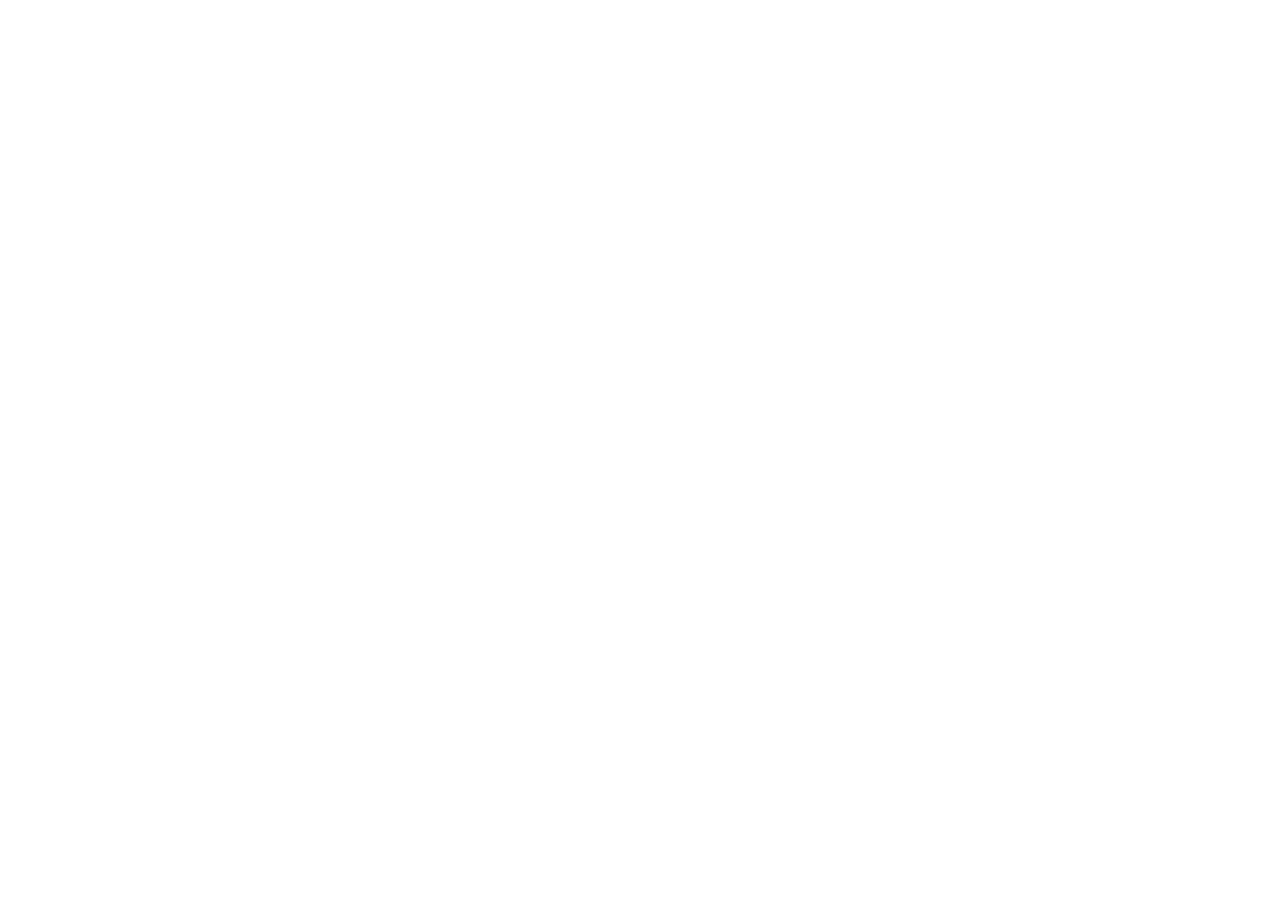
==== commit f8cfb15e: "Publish Liuyao divination page" ====
--- a/index.html
+++ b/index.html
@@ -1,726 +1,46 @@
-<!doctype html>
-<html lang="zh-CN">
+<!DOCTYPE html>
+<html>
 <head>
-  <meta charset="utf-8">
-  <meta name="viewport" content="width=device-width, initial-scale=1, viewport-fit=cover">
-  <meta name="theme-color" content="#f7f3eb">
-  <title>十年干支纳音日历</title>
-  <style>
-    :root {
-      color-scheme: light;
-      --paper: #f7f3eb;
-      --paper-deep: #eee7dc;
-      --ink: #222222;
-      --muted: #80776a;
-      --jade: #315b57;
-      --red: #b04438;
-      --gold: #b9965a;
-      --line: #d9d0c3;
-      --white: rgba(255, 255, 255, 0.34);
-      --shadow: 0 24px 70px rgba(54, 44, 31, 0.12);
-      --serif: "Songti SC", "STSong", "Noto Serif CJK SC", "Microsoft YaHei", serif;
-      --sans: "PingFang SC", "Microsoft YaHei", system-ui, sans-serif;
-    }
+  <!--
+    If you are serving your web app in a path other than the root, change the
+    href value below to reflect the base path you are serving from.
 
-    * { box-sizing: border-box; }
+    The path provided below has to start and end with a slash "/" in order for
+    it to work correctly.
 
-    html, body { min-height: 100%; }
+    For more details:
+    * https://developer.mozilla.org/en-US/docs/Web/HTML/Element/base
 
-    body {
-      margin: 0;
-      background:
-        radial-gradient(circle at 18% 4%, rgba(185, 150, 90, 0.09), transparent 25rem),
-        var(--paper-deep);
-      color: var(--ink);
-      font-family: var(--serif);
-      -webkit-font-smoothing: antialiased;
-    }
+    This is a placeholder for base href that will be replaced by the value of
+    the `--base-href` argument provided to `flutter build`.
+  -->
+  <base href="/ganzhi-nayin-calendar/">
 
-    button, input { font: inherit; }
+  <meta charset="UTF-8">
+  <meta content="IE=Edge" http-equiv="X-UA-Compatible">
+  <meta name="description" content="A new Flutter project.">
 
-    button { color: inherit; }
+  <!-- iOS meta tags & icons -->
+  <meta name="mobile-web-app-capable" content="yes">
+  <meta name="apple-mobile-web-app-status-bar-style" content="black">
+  <meta name="apple-mobile-web-app-title" content="ganzhi_nayin_calendar">
+  <link rel="apple-touch-icon" href="icons/Icon-192.png">
 
-    .app-shell {
-      width: min(1440px, calc(100% - 40px));
-      min-height: calc(100vh - 40px);
-      margin: 20px auto;
-      padding: clamp(20px, 3vw, 44px);
-      background: var(--paper);
-      border: 1px solid rgba(160, 145, 124, 0.35);
-      box-shadow: var(--shadow);
-    }
+  <!-- Favicon -->
+  <link rel="icon" type="image/png" href="favicon.png"/>
 
-    .app-header {
-      display: grid;
-      grid-template-columns: minmax(220px, 1fr) auto;
-      gap: 24px;
-      align-items: end;
-      padding-bottom: 24px;
-      border-bottom: 1px solid #8d8579;
-    }
-
-    .brand {
-      margin: 0 0 8px;
-      color: var(--muted);
-      font-family: var(--sans);
-      font-size: 11px;
-      letter-spacing: 0.24em;
-    }
-
-    .month-title {
-      display: flex;
-      gap: 16px;
-      align-items: baseline;
-      margin: 0;
-      font-weight: 500;
-      line-height: 1;
-    }
-
-    .month-title .month {
-      color: var(--red);
-      font-size: clamp(36px, 5vw, 58px);
-    }
-
-    .month-title .year {
-      font-family: Georgia, "Times New Roman", serif;
-      font-size: clamp(22px, 3vw, 32px);
-    }
-
-    .toolbar {
-      display: flex;
-      gap: 8px;
-      align-items: center;
-      justify-content: flex-end;
-      font-family: var(--sans);
-    }
-
-    .nav-group {
-      display: flex;
-      gap: 4px;
-      padding: 3px;
-      border: 1px solid var(--line);
-      border-radius: 999px;
-      background: rgba(255, 255, 255, 0.24);
-    }
-
-    .icon-button,
-    .text-button {
-      min-height: 38px;
-      border: 0;
-      border-radius: 999px;
-      background: transparent;
-      cursor: pointer;
-      transition: color 150ms ease, background 150ms ease, transform 150ms ease;
-    }
-
-    .icon-button {
-      display: inline-grid;
-      width: 38px;
-      place-items: center;
-      padding: 0;
-    }
-
-    .icon-button svg,
-    .text-button svg {
-      width: 18px;
-      height: 18px;
-      fill: none;
-      stroke: currentColor;
-      stroke-linecap: round;
-      stroke-linejoin: round;
-      stroke-width: 1.8;
-    }
-
-    .text-button {
-      display: inline-flex;
-      gap: 7px;
-      align-items: center;
-      padding: 0 14px;
-      border: 1px solid var(--line);
-      color: var(--jade);
-      background: rgba(255, 255, 255, 0.22);
-      white-space: nowrap;
-      font-size: 13px;
-    }
-
-    .today-button {
-      padding: 0 15px;
-      color: var(--red);
-      font-size: 13px;
-    }
-
-    .icon-button:hover,
-    .today-button:hover,
-    .text-button:hover {
-      background: rgba(49, 91, 87, 0.09);
-    }
-
-    button:active { transform: translateY(1px); }
-    button:focus-visible, input:focus-visible { outline: 2px solid var(--gold); outline-offset: 2px; }
-    button:disabled { opacity: 0.28; cursor: not-allowed; }
-
-    .date-picker-wrap {
-      position: relative;
-      display: inline-flex;
-      align-items: center;
-    }
-
-    .date-picker-wrap input {
-      position: absolute;
-      width: 1px;
-      height: 1px;
-      opacity: 0;
-      pointer-events: none;
-    }
-
-    .week-header,
-    .calendar-grid {
-      display: grid;
-      grid-template-columns: repeat(7, minmax(0, 1fr));
-    }
-
-    .week-header {
-      color: var(--muted);
-      font-family: var(--sans);
-      font-size: 11px;
-      text-align: center;
-    }
-
-    .week-header span { padding: 13px 4px; }
-    .week-header span:nth-last-child(-n + 2) { color: var(--red); }
-
-    .calendar-grid {
-      grid-template-rows: repeat(6, minmax(94px, 1fr));
-      min-height: min(710px, calc(100vh - 230px));
-      border-left: 1px solid var(--line);
-      border-top: 1px solid var(--line);
-    }
-
-    .day-cell,
-    .empty-cell {
-      min-width: 0;
-      border: 0;
-      border-right: 1px solid var(--line);
-      border-bottom: 1px solid var(--line);
-      background: rgba(255, 255, 255, 0.09);
-    }
-
-    .empty-cell { background: rgba(185, 150, 90, 0.025); }
-
-    .day-cell {
-      position: relative;
-      display: flex;
-      flex-direction: column;
-      align-items: flex-start;
-      padding: clamp(8px, 1vw, 14px);
-      text-align: left;
-      cursor: pointer;
-      transition: background 140ms ease, box-shadow 140ms ease;
-    }
-
-    .day-cell:nth-child(7n + 6),
-    .day-cell:nth-child(7n) { background: rgba(185, 150, 90, 0.04); }
-
-    .day-cell:hover { background: rgba(255, 255, 255, 0.5); }
-
-    .day-cell.selected {
-      z-index: 1;
-      background: #fffaf5;
-      box-shadow: inset 0 0 0 2px var(--red);
-    }
-
-    .day-number {
-      font-family: Georgia, "Times New Roman", serif;
-      font-size: clamp(22px, 2.3vw, 32px);
-      line-height: 1;
-    }
-
-    .selected .day-number { color: var(--red); }
-
-    .today-dot {
-      position: absolute;
-      top: 12px;
-      right: 12px;
-      width: 7px;
-      height: 7px;
-      border-radius: 50%;
-      background: var(--red);
-    }
-
-    .day-meta { margin-top: auto; min-width: 0; }
-
-    .day-ganzhi,
-    .day-nayin {
-      overflow: hidden;
-      margin: 0;
-      text-overflow: ellipsis;
-      white-space: nowrap;
-    }
-
-    .day-ganzhi {
-      color: var(--red);
-      font-size: clamp(11px, 1.1vw, 14px);
-    }
-
-    .day-nayin {
-      margin-top: 5px;
-      color: var(--jade);
-      font-size: clamp(11px, 1.1vw, 14px);
-      font-weight: 600;
-      letter-spacing: 0.05em;
-    }
-
-    .calendar-footer {
-      display: flex;
-      justify-content: space-between;
-      gap: 20px;
-      margin-top: 13px;
-      color: var(--muted);
-      font-family: var(--sans);
-      font-size: 10px;
-    }
-
-    .legend { display: flex; gap: 18px; }
-
-    .legend i {
-      display: inline-block;
-      width: 6px;
-      height: 6px;
-      margin-right: 5px;
-      border-radius: 50%;
-      background: var(--red);
-      vertical-align: 1px;
-    }
-
-    .legend i.jade { background: var(--jade); }
-
-    dialog {
-      width: min(560px, calc(100vw - 28px));
-      max-height: min(760px, calc(100vh - 28px));
-      padding: 0;
-      border: 1px solid rgba(160, 145, 124, 0.45);
-      border-radius: 14px;
-      color: var(--ink);
-      background: var(--paper);
-      box-shadow: 0 26px 80px rgba(44, 36, 25, 0.28);
-    }
-
-    dialog::backdrop {
-      background: rgba(34, 31, 26, 0.28);
-      backdrop-filter: blur(3px);
-    }
-
-    .dialog-inner { padding: 26px; }
-
-    .dialog-header {
-      display: flex;
-      gap: 16px;
-      align-items: flex-start;
-      justify-content: space-between;
-      padding-bottom: 18px;
-      border-bottom: 1px solid var(--line);
-    }
-
-    .dialog-header h2 { margin: 0; font-size: 26px; font-weight: 500; }
-    .dialog-header p { margin: 7px 0 0; color: var(--muted); font-family: var(--sans); font-size: 13px; }
-
-    .pillar-row {
-      display: grid;
-      grid-template-columns: 62px 1fr auto;
-      gap: 14px;
-      align-items: center;
-      padding: 17px 0;
-      border-bottom: 1px solid var(--line);
-    }
-
-    .pillar-row:last-child { border-bottom: 0; }
-    .pillar-label { color: var(--muted); font-family: var(--sans); font-size: 13px; }
-    .pillar-ganzhi { color: var(--jade); font-size: 24px; font-weight: 600; }
-    .pillar-nayin { color: var(--red); font-size: 16px; }
-
-    #nayin-dialog { width: min(980px, calc(100vw - 28px)); }
-
-    .search-input {
-      width: 100%;
-      height: 44px;
-      margin: 18px 0;
-      padding: 0 14px;
-      border: 1px solid var(--line);
-      border-radius: 9px;
-      color: var(--ink);
-      background: rgba(255, 255, 255, 0.34);
-      font-family: var(--sans);
-    }
-
-    .nayin-grid {
-      display: grid;
-      grid-template-columns: repeat(4, minmax(0, 1fr));
-      gap: 10px;
-      max-height: min(590px, calc(100vh - 210px));
-      overflow: auto;
-      padding-right: 3px;
-    }
-
-    .nayin-item {
-      min-width: 0;
-      padding: 15px;
-      border: 1px solid var(--line);
-      border-radius: 9px;
-      background: rgba(255, 255, 255, 0.25);
-    }
-
-    .nayin-item h3 { margin: 0; color: var(--jade); font-size: 19px; font-weight: 600; }
-    .nayin-pair { margin: 8px 0 4px; }
-    .nayin-element, .nayin-years { margin: 3px 0 0; color: var(--muted); font-family: var(--sans); font-size: 11px; }
-    .nayin-element { color: var(--red); }
-    .empty-result { grid-column: 1 / -1; padding: 50px 10px; color: var(--muted); text-align: center; }
-
-    @media (max-width: 920px) {
-      .app-header { grid-template-columns: 1fr; gap: 16px; }
-      .toolbar { justify-content: flex-start; overflow-x: auto; padding-bottom: 3px; }
-      .nayin-grid { grid-template-columns: repeat(3, minmax(0, 1fr)); }
-      .calendar-grid { min-height: 620px; }
-    }
-
-    @media (max-width: 620px) {
-      body { background: var(--paper); }
-      .app-shell { width: 100%; min-height: 100vh; margin: 0; padding: 16px 8px; border: 0; box-shadow: none; }
-      .app-header { padding-bottom: 14px; }
-      .brand { font-size: 9px; }
-      .month-title .month { font-size: 34px; }
-      .month-title .year { font-size: 22px; }
-      .toolbar {
-        display: grid;
-        grid-template-columns: repeat(2, minmax(0, 1fr));
-        gap: 8px;
-        margin-inline: -2px;
-        overflow: visible;
-      }
-      .nav-group {
-        grid-column: 1 / -1;
-        display: grid;
-        grid-template-columns: repeat(5, minmax(0, 1fr));
-        width: 100%;
-      }
-      .nav-group .icon-button { width: auto; }
-      .date-picker-wrap,
-      .date-picker-wrap .text-button,
-      #open-nayin { width: 100%; }
-      .date-picker-wrap .text-button,
-      #open-nayin { justify-content: center; }
-      .text-button { padding-inline: 11px; }
-      .week-header span { padding: 10px 2px; font-size: 9px; }
-      .calendar-grid { grid-template-rows: repeat(6, minmax(72px, 1fr)); min-height: min(520px, calc(100vh - 220px)); }
-      .day-cell { padding: 6px 4px; }
-      .day-number { font-size: 18px; }
-      .today-dot { top: 7px; right: 6px; width: 5px; height: 5px; }
-      .day-ganzhi, .day-nayin { font-size: 9px; letter-spacing: 0; }
-      .day-nayin { margin-top: 3px; }
-      .calendar-footer { font-size: 9px; }
-      .range-note { display: none; }
-      .dialog-inner { padding: 20px; }
-      .pillar-row { grid-template-columns: 46px 1fr auto; gap: 8px; }
-      .pillar-ganzhi { font-size: 21px; }
-      .pillar-nayin { font-size: 14px; }
-      .nayin-grid { grid-template-columns: repeat(2, minmax(0, 1fr)); }
-      .nayin-item { padding: 12px; }
-    }
-
-    @media (prefers-reduced-motion: reduce) {
-      *, *::before, *::after { scroll-behavior: auto !important; transition-duration: 0.01ms !important; }
-    }
-  </style>
+  <title>ganzhi_nayin_calendar</title>
+  <link rel="manifest" href="manifest.json">
 </head>
 <body>
-  <main class="app-shell">
-    <header class="app-header">
-      <div>
-        <p class="brand">十年干支纳音日历</p>
-        <h1 class="month-title" aria-live="polite">
-          <span class="month" id="month-label">七月</span>
-          <span class="year" id="year-label">2026</span>
-        </h1>
-      </div>
+  <!--
+    You can customize the "flutter_bootstrap.js" script.
+    This is useful to provide a custom configuration to the Flutter loader
+    or to give the user feedback during the initialization process.
 
-      <div class="toolbar" aria-label="日历工具栏">
-        <div class="nav-group">
-          <button class="icon-button" id="previous-year" type="button" aria-label="上一年" title="上一年">
-            <svg viewBox="0 0 24 24" aria-hidden="true"><path d="m11 17-5-5 5-5M18 17l-5-5 5-5"/></svg>
-          </button>
-          <button class="icon-button" id="previous-month" type="button" aria-label="上一个月" title="上一个月">
-            <svg viewBox="0 0 24 24" aria-hidden="true"><path d="m15 18-6-6 6-6"/></svg>
-          </button>
-          <button class="today-button" id="today-button" type="button">看今天</button>
-          <button class="icon-button" id="next-month" type="button" aria-label="下一个月" title="下一个月">
-            <svg viewBox="0 0 24 24" aria-hidden="true"><path d="m9 18 6-6-6-6"/></svg>
-          </button>
-          <button class="icon-button" id="next-year" type="button" aria-label="下一年" title="下一年">
-            <svg viewBox="0 0 24 24" aria-hidden="true"><path d="m6 17 5-5-5-5M13 17l5-5-5-5"/></svg>
-          </button>
-        </div>
-
-        <div class="date-picker-wrap">
-          <input id="date-picker" type="date" min="2026-01-01" max="2035-12-31" aria-label="查找日期">
-          <button class="text-button" id="date-picker-button" type="button">
-            <svg viewBox="0 0 24 24" aria-hidden="true"><rect x="3" y="5" width="18" height="16" rx="2"/><path d="M16 3v4M8 3v4M3 10h18"/></svg>
-            查找日期
-          </button>
-        </div>
-
-        <button class="text-button" id="open-nayin" type="button">
-          <svg viewBox="0 0 24 24" aria-hidden="true"><path d="M4 19.5A2.5 2.5 0 0 1 6.5 17H20V4H6.5A2.5 2.5 0 0 0 4 6.5v13Z"/><path d="M8 7h8M8 11h7"/></svg>
-          六十纳音
-        </button>
-      </div>
-    </header>
-
-    <div class="week-header" aria-hidden="true">
-      <span>周一</span><span>周二</span><span>周三</span><span>周四</span><span>周五</span><span>周六</span><span>周日</span>
-    </div>
-    <section class="calendar-grid" id="calendar-grid" aria-label="月历"></section>
-
-    <footer class="calendar-footer">
-      <div class="legend"><span><i></i>日干支</span><span><i class="jade"></i>六十纳音</span></div>
-      <span class="range-note">离线数据范围 · 2026年1月—2035年12月</span>
-    </footer>
-  </main>
-
-  <dialog id="day-dialog" aria-labelledby="detail-title">
-    <div class="dialog-inner">
-      <header class="dialog-header">
-        <div>
-          <h2 id="detail-title"></h2>
-          <p id="detail-subtitle"></p>
-        </div>
-        <button class="icon-button" data-close="day-dialog" type="button" aria-label="关闭日期详情">
-          <svg viewBox="0 0 24 24" aria-hidden="true"><path d="M18 6 6 18M6 6l12 12"/></svg>
-        </button>
-      </header>
-      <div id="pillar-list"></div>
-    </div>
-  </dialog>
-
-  <dialog id="nayin-dialog" aria-labelledby="nayin-title">
-    <div class="dialog-inner">
-      <header class="dialog-header">
-        <div>
-          <h2 id="nayin-title">六十纳音表</h2>
-          <p>可按干支、纳音名称或五行查询</p>
-        </div>
-        <button class="icon-button" data-close="nayin-dialog" type="button" aria-label="关闭六十纳音表">
-          <svg viewBox="0 0 24 24" aria-hidden="true"><path d="M18 6 6 18M6 6l12 12"/></svg>
-        </button>
-      </header>
-      <input class="search-input" id="nayin-search" type="search" placeholder="例如：甲子、天河水、木" autocomplete="off">
-      <div class="nayin-grid" id="nayin-grid"></div>
-    </div>
-  </dialog>
-
-  <script type="application/json" id="calendar-data">{"range":{"start":"2026-01-01","end":"2035-12-31"},"count":3652,"days":[{"date":"2026-01-01","solarDate":"2026-01-01","lunarDate":"冬月十三","weekDay":"星期四","yearGanzhi":"乙巳","monthGanzhi":"戊子","dayGanzhi":"乙亥","yearNayin":"覆灯火","monthNayin":"霹雳火","dayNayin":"山头火"},{"date":"2026-01-02","solarDate":"2026-01-02","lunarDate":"冬月十四","weekDay":"星期五","yearGanzhi":"乙巳","monthGanzhi":"戊子","dayGanzhi":"丙子","yearNayin":"覆灯火","monthNayin":"霹雳火","dayNayin":"涧下水"},{"date":"2026-01-03","solarDate":"2026-01-03","lunarDate":"冬月十五","weekDay":"星期六","yearGanzhi":"乙巳","monthGanzhi":"戊子","dayGanzhi":"丁丑","yearNayin":"覆灯火","monthNayin":"霹雳火","dayNayin":"涧下水"},{"date":"2026-01-04","solarDate":"2026-01-04","lunarDate":"冬月十六","weekDay":"星期日","yearGanzhi":"乙巳","monthGanzhi":"戊子","dayGanzhi":"戊寅","yearNayin":"覆灯火","monthNayin":"霹雳火","dayNayin":"城头土"},{"date":"2026-01-05","solarDate":"2026-01-05","lunarDate":"冬月十七","weekDay":"星期一","yearGanzhi":"乙巳","monthGanzhi":"己丑","dayGanzhi":"己卯","yearNayin":"覆灯火","monthNayin":"霹雳火","dayNayin":"城头土"},{"date":"2026-01-06","solarDate":"2026-01-06","lunarDate":"冬月十八","weekDay":"星期二","yearGanzhi":"乙巳","monthGanzhi":"己丑","dayGanzhi":"庚辰","yearNayin":"覆灯火","monthNayin":"霹雳火","dayNayin":"白蜡金"},{"date":"2026-01-07","solarDate":"2026-01-07","lunarDate":"冬月十九","weekDay":"星期三","yearGanzhi":"乙巳","monthGanzhi":"己丑","dayGanzhi":"辛巳","yearNayin":"覆灯火","monthNayin":"霹雳火","dayNayin":"白蜡金"},{"date":"2026-01-08","solarDate":"2026-01-08","lunarDate":"冬月二十","weekDay":"星期四","yearGanzhi":"乙巳","monthGanzhi":"己丑","dayGanzhi":"壬午","yearNayin":"覆灯火","monthNayin":"霹雳火","dayNayin":"杨柳木"},{"date":"2026-01-09","solarDate":"2026-01-09","lunarDate":"冬月廿一","weekDay":"星期五","yearGanzhi":"乙巳","monthGanzhi":"己丑","dayGanzhi":"癸未","yearNayin":"覆灯火","monthNayin":"霹雳火","dayNayin":"杨柳木"},{"date":"2026-01-10","solarDate":"2026-01-10","lunarDate":"冬月廿二","weekDay":"星期六","yearGanzhi":"乙巳","monthGanzhi":"己丑","dayGanzhi":"甲申","yearNayin":"覆灯火","monthNayin":"霹雳火","dayNayin":"泉中水"},{"date":"2026-01-11","solarDate":"2026-01-11","lunarDate":"冬月廿三","weekDay":"星期日","yearGanzhi":"乙巳","monthGanzhi":"己丑","dayGanzhi":"乙酉","yearNayin":"覆灯火","monthNayin":"霹雳火","dayNayin":"泉中水"},{"date":"2026-01-12","solarDate":"2026-01-12","lunarDate":"冬月廿四","weekDay":"星期一","yearGanzhi":"乙巳","monthGanzhi":"己丑","dayGanzhi":"丙戌","yearNayin":"覆灯火","monthNayin":"霹雳火","dayNayin":"屋上土"},{"date":"2026-01-13","solarDate":"2026-01-13","lunarDate":"冬月廿五","weekDay":"星期二","yearGanzhi":"乙巳","monthGanzhi":"己丑","dayGanzhi":"丁亥","yearNayin":"覆灯火","monthNayin":"霹雳火","dayNayin":"屋上土"},{"date":"2026-01-14","solarDate":"2026-01-14","lunarDate":"冬月廿六","weekDay":"星期三","yearGanzhi":"乙巳","monthGanzhi":"己丑","dayGanzhi":"戊子","yearNayin":"覆灯火","monthNayin":"霹雳火","dayNayin":"霹雳火"},{"date":"2026-01-15","solarDate":"2026-01-15","lunarDate":"冬月廿七","weekDay":"星期四","yearGanzhi":"乙巳","monthGanzhi":"己丑","dayGanzhi":"己丑","yearNayin":"覆灯火","monthNayin":"霹雳火","dayNayin":"霹雳火"},{"date":"2026-01-16","solarDate":"2026-01-16","lunarDate":"冬月廿八","weekDay":"星期五","yearGanzhi":"乙巳","monthGanzhi":"己丑","dayGanzhi":"庚寅","yearNayin":"覆灯火","monthNayin":"霹雳火","dayNayin":"松柏木"},{"date":"2026-01-17","solarDate":"2026-01-17","lunarDate":"冬月廿九","weekDay":"星期六","yearGanzhi":"乙巳","monthGanzhi":"己丑","dayGanzhi":"辛卯","yearNayin":"覆灯火","monthNayin":"霹雳火","dayNayin":"松柏木"},{"date":"2026-01-18","solarDate":"2026-01-18","lunarDate":"冬月三十","weekDay":"星期日","yearGanzhi":"乙巳","monthGanzhi":"己丑","dayGanzhi":"壬辰","yearNayin":"覆灯火","monthNayin":"霹雳火","dayNayin":"长流水"},{"date":"2026-01-19","solarDate":"2026-01-19","lunarDate":"腊月初一","weekDay":"星期一","yearGanzhi":"乙巳","monthGanzhi":"己丑","dayGanzhi":"癸巳","yearNayin":"覆灯火","monthNayin":"霹雳火","dayNayin":"长流水"},{"date":"2026-01-20","solarDate":"2026-01-20","lunarDate":"腊月初二","weekDay":"星期二","yearGanzhi":"乙巳","monthGanzhi":"己丑","dayGanzhi":"甲午","yearNayin":"覆灯火","monthNayin":"霹雳火","dayNayin":"沙中金"},{"date":"2026-01-21","solarDate":"2026-01-21","lunarDate":"腊月初三","weekDay":"星期三","yearGanzhi":"乙巳","monthGanzhi":"己丑","dayGanzhi":"乙未","yearNayin":"覆灯火","monthNayin":"霹雳火","dayNayin":"沙中金"},{"date":"2026-01-22","solarDate":"2026-01-22","lunarDate":"腊月初四","weekDay":"星期四","yearGanzhi":"乙巳","monthGanzhi":"己丑","dayGanzhi":"丙申","yearNayin":"覆灯火","monthNayin":"霹雳火","dayNayin":"山下火"},{"date":"2026-01-23","solarDate":"2026-01-23","lunarDate":"腊月初五","weekDay":"星期五","yearGanzhi":"乙巳","monthGanzhi":"己丑","dayGanzhi":"丁酉","yearNayin":"覆灯火","monthNayin":"霹雳火","dayNayin":"山下火"},{"date":"2026-01-24","solarDate":"2026-01-24","lunarDate":"腊月初六","weekDay":"星期六","yearGanzhi":"乙巳","monthGanzhi":"己丑","dayGanzhi":"戊戌","yearNayin":"覆灯火","monthNayin":"霹雳火","dayNayin":"平地木"},{"date":"2026-01-25","solarDate":"2026-01-25","lunarDate":"腊月初七","weekDay":"星期日","yearGanzhi":"乙巳","monthGanzhi":"己丑","dayGanzhi":"己亥","yearNayin":"覆灯火","monthNayin":"霹雳火","dayNayin":"平地木"},{"date":"2026-01-26","solarDate":"2026-01-26","lunarDate":"腊月初八","weekDay":"星期一","yearGanzhi":"乙巳","monthGanzhi":"己丑","dayGanzhi":"庚子","yearNayin":"覆灯火","monthNayin":"霹雳火","dayNayin":"壁上土"},{"date":"2026-01-27","solarDate":"2026-01-27","lunarDate":"腊月初九","weekDay":"星期二","yearGanzhi":"乙巳","monthGanzhi":"己丑","dayGanzhi":"辛丑","yearNayin":"覆灯火","monthNayin":"霹雳火","dayNayin":"壁上土"},{"date":"2026-01-28","solarDate":"2026-01-28","lunarDate":"腊月初十","weekDay":"星期三","yearGanzhi":"乙巳","monthGanzhi":"己丑","dayGanzhi":"壬寅","yearNayin":"覆灯火","monthNayin":"霹雳火","dayNayin":"金箔金"},{"date":"2026-01-29","solarDate":"2026-01-29","lunarDate":"腊月十一","weekDay":"星期四","yearGanzhi":"乙巳","monthGanzhi":"己丑","dayGanzhi":"癸卯","yearNayin":"覆灯火","monthNayin":"霹雳火","dayNayin":"金箔金"},{"date":"2026-01-30","solarDate":"2026-01-30","lunarDate":"腊月十二","weekDay":"星期五","yearGanzhi":"乙巳","monthGanzhi":"己丑","dayGanzhi":"甲辰","yearNayin":"覆灯火","monthNayin":"霹雳火","dayNayin":"覆灯火"},{"date":"2026-01-31","solarDate":"2026-01-31","lunarDate":"腊月十三","weekDay":"星期六","yearGanzhi":"乙巳","monthGanzhi":"己丑","dayGanzhi":"乙巳","yearNayin":"覆灯火","monthNayin":"霹雳火","dayNayin":"覆灯火"},{"date":"2026-02-01","solarDate":"2026-02-01","lunarDate":"腊月十四","weekDay":"星期日","yearGanzhi":"乙巳","monthGanzhi":"己丑","dayGanzhi":"丙午","yearNayin":"覆灯火","monthNayin":"霹雳火","dayNayin":"天河水"},{"date":"2026-02-02","solarDate":"2026-02-02","lunarDate":"腊月十五","weekDay":"星期一","yearGanzhi":"乙巳","monthGanzhi":"己丑","dayGanzhi":"丁未","yearNayin":"覆灯火","monthNayin":"霹雳火","dayNayin":"天河水"},{"date":"2026-02-03","solarDate":"2026-02-03","lunarDate":"腊月十六","weekDay":"星期二","yearGanzhi":"乙巳","monthGanzhi":"己丑","dayGanzhi":"戊申","yearNayin":"覆灯火","monthNayin":"霹雳火","dayNayin":"大驿土"},{"date":"2026-02-04","solarDate":"2026-02-04","lunarDate":"腊月十七","weekDay":"星期三","yearGanzhi":"乙巳","monthGanzhi":"庚寅","dayGanzhi":"己酉","yearNayin":"覆灯火","monthNayin":"松柏木","dayNayin":"大驿土"},{"date":"2026-02-05","solarDate":"2026-02-05","lunarDate":"腊月十八","weekDay":"星期四","yearGanzhi":"乙巳","monthGanzhi":"庚寅","dayGanzhi":"庚戌","yearNayin":"覆灯火","monthNayin":"松柏木","dayNayin":"钗钏金"},{"date":"2026-02-06","solarDate":"2026-02-06","lunarDate":"腊月十九","weekDay":"星期五","yearGanzhi":"乙巳","monthGanzhi":"庚寅","dayGanzhi":"辛亥","yearNayin":"覆灯火","monthNayin":"松柏木","dayNayin":"钗钏金"},{"date":"2026-02-07","solarDate":"2026-02-07","lunarDate":"腊月二十","weekDay":"星期六","yearGanzhi":"乙巳","monthGanzhi":"庚寅","dayGanzhi":"壬子","yearNayin":"覆灯火","monthNayin":"松柏木","dayNayin":"桑柘木"},{"date":"2026-02-08","solarDate":"2026-02-08","lunarDate":"腊月廿一","weekDay":"星期日","yearGanzhi":"乙巳","monthGanzhi":"庚寅","dayGanzhi":"癸丑","yearNayin":"覆灯火","monthNayin":"松柏木","dayNayin":"桑柘木"},{"date":"2026-02-09","solarDate":"2026-02-09","lunarDate":"腊月廿二","weekDay":"星期一","yearGanzhi":"乙巳","monthGanzhi":"庚寅","dayGanzhi":"甲寅","yearNayin":"覆灯火","monthNayin":"松柏木","dayNayin":"大溪水"},{"date":"2026-02-10","solarDate":"2026-02-10","lunarDate":"腊月廿三","weekDay":"星期二","yearGanzhi":"乙巳","monthGanzhi":"庚寅","dayGanzhi":"乙卯","yearNayin":"覆灯火","monthNayin":"松柏木","dayNayin":"大溪水"},{"date":"2026-02-11","solarDate":"2026-02-11","lunarDate":"腊月廿四","weekDay":"星期三","yearGanzhi":"乙巳","monthGanzhi":"庚寅","dayGanzhi":"丙辰","yearNayin":"覆灯火","monthNayin":"松柏木","dayNayin":"沙中土"},{"date":"2026-02-12","solarDate":"2026-02-12","lunarDate":"腊月廿五","weekDay":"星期四","yearGanzhi":"乙巳","monthGanzhi":"庚寅","dayGanzhi":"丁巳","yearNayin":"覆灯火","monthNayin":"松柏木","dayNayin":"沙中土"},{"date":"2026-02-13","solarDate":"2026-02-13","lunarDate":"腊月廿六","weekDay":"星期五","yearGanzhi":"乙巳","monthGanzhi":"庚寅","dayGanzhi":"戊午","yearNayin":"覆灯火","monthNayin":"松柏木","dayNayin":"天上火"},{"date":"2026-02-14","solarDate":"2026-02-14","lunarDate":"腊月廿七","weekDay":"星期六","yearGanzhi":"乙巳","monthGanzhi":"庚寅","dayGanzhi":"己未","yearNayin":"覆灯火","monthNayin":"松柏木","dayNayin":"天上火"},{"date":"2026-02-15","solarDate":"2026-02-15","lunarDate":"腊月廿八","weekDay":"星期日","yearGanzhi":"乙巳","monthGanzhi":"庚寅","dayGanzhi":"庚申","yearNayin":"覆灯火","monthNayin":"松柏木","dayNayin":"石榴木"},{"date":"2026-02-16","solarDate":"2026-02-16","lunarDate":"腊月廿九","weekDay":"星期一","yearGanzhi":"乙巳","monthGanzhi":"庚寅","dayGanzhi":"辛酉","yearNayin":"覆灯火","monthNayin":"松柏木","dayNayin":"石榴木"},{"date":"2026-02-17","solarDate":"2026-02-17","lunarDate":"正月初一","weekDay":"星期二","yearGanzhi":"丙午","monthGanzhi":"庚寅","dayGanzhi":"壬戌","yearNayin":"天河水","monthNayin":"松柏木","dayNayin":"大海水"},{"date":"2026-02-18","solarDate":"2026-02-18","lunarDate":"正月初二","weekDay":"星期三","yearGanzhi":"丙午","monthGanzhi":"庚寅","dayGanzhi":"癸亥","yearNayin":"天河水","monthNayin":"松柏木","dayNayin":"大海水"},{"date":"2026-02-19","solarDate":"2026-02-19","lunarDate":"正月初三","weekDay":"星期四","yearGanzhi":"丙午","monthGanzhi":"庚寅","dayGanzhi":"甲子","yearNayin":"天河水","monthNayin":"松柏木","dayNayin":"海中金"},{"date":"2026-02-20","solarDate":"2026-02-20","lunarDate":"正月初四","weekDay":"星期五","yearGanzhi":"丙午","monthGanzhi":"庚寅","dayGanzhi":"乙丑","yearNayin":"天河水","monthNayin":"松柏木","dayNayin":"海中金"},{"date":"2026-02-21","solarDate":"2026-02-21","lunarDate":"正月初五","weekDay":"星期六","yearGanzhi":"丙午","monthGanzhi":"庚寅","dayGanzhi":"丙寅","yearNayin":"天河水","monthNayin":"松柏木","dayNayin":"炉中火"},{"date":"2026-02-22","solarDate":"2026-02-22","lunarDate":"正月初六","weekDay":"星期日","yearGanzhi":"丙午","monthGanzhi":"庚寅","dayGanzhi":"丁卯","yearNayin":"天河水","monthNayin":"松柏木","dayNayin":"炉中火"},{"date":"2026-02-23","solarDate":"2026-02-23","lunarDate":"正月初七","weekDay":"星期一","yearGanzhi":"丙午","monthGanzhi":"庚寅","dayGanzhi":"戊辰","yearNayin":"天河水","monthNayin":"松柏木","dayNayin":"大林木"},{"date":"2026-02-24","solarDate":"2026-02-24","lunarDate":"正月初八","weekDay":"星期二","yearGanzhi":"丙午","monthGanzhi":"庚寅","dayGanzhi":"己巳","yearNayin":"天河水","monthNayin":"松柏木","dayNayin":"大林木"},{"date":"2026-02-25","solarDate":"2026-02-25","lunarDate":"正月初九","weekDay":"星期三","yearGanzhi":"丙午","monthGanzhi":"庚寅","dayGanzhi":"庚午","yearNayin":"天河水","monthNayin":"松柏木","dayNayin":"路旁土"},{"date":"2026-02-26","solarDate":"2026-02-26","lunarDate":"正月初十","weekDay":"星期四","yearGanzhi":"丙午","monthGanzhi":"庚寅","dayGanzhi":"辛未","yearNayin":"天河水","monthNayin":"松柏木","dayNayin":"路旁土"},{"date":"2026-02-27","solarDate":"2026-02-27","lunarDate":"正月十一","weekDay":"星期五","yearGanzhi":"丙午","monthGanzhi":"庚寅","dayGanzhi":"壬申","yearNayin":"天河水","monthNayin":"松柏木","dayNayin":"剑锋金"},{"date":"2026-02-28","solarDate":"2026-02-28","lunarDate":"正月十二","weekDay":"星期六","yearGanzhi":"丙午","monthGanzhi":"庚寅","dayGanzhi":"癸酉","yearNayin":"天河水","monthNayin":"松柏木","dayNayin":"剑锋金"},{"date":"2026-03-01","solarDate":"2026-03-01","lunarDate":"正月十三","weekDay":"星期日","yearGanzhi":"丙午","monthGanzhi":"庚寅","dayGanzhi":"甲戌","yearNayin":"天河水","monthNayin":"松柏木","dayNayin":"山头火"},{"date":"2026-03-02","solarDate":"2026-03-02","lunarDate":"正月十四","weekDay":"星期一","yearGanzhi":"丙午","monthGanzhi":"庚寅","dayGanzhi":"乙亥","yearNayin":"天河水","monthNayin":"松柏木","dayNayin":"山头火"},{"date":"2026-03-03","solarDate":"2026-03-03","lunarDate":"正月十五","weekDay":"星期二","yearGanzhi":"丙午","monthGanzhi":"庚寅","dayGanzhi":"丙子","yearNayin":"天河水","monthNayin":"松柏木","dayNayin":"涧下水"},{"date":"2026-03-04","solarDate":"2026-03-04","lunarDate":"正月十六","weekDay":"星期三","yearGanzhi":"丙午","monthGanzhi":"庚寅","dayGanzhi":"丁丑","yearNayin":"天河水","monthNayin":"松柏木","dayNayin":"涧下水"},{"date":"2026-03-05","solarDate":"2026-03-05","lunarDate":"正月十七","weekDay":"星期四","yearGanzhi":"丙午","monthGanzhi":"辛卯","dayGanzhi":"戊寅","yearNayin":"天河水","monthNayin":"松柏木","dayNayin":"城头土"},{"date":"2026-03-06","solarDate":"2026-03-06","lunarDate":"正月十八","weekDay":"星期五","yearGanzhi":"丙午","monthGanzhi":"辛卯","dayGanzhi":"己卯","yearNayin":"天河水","monthNayin":"松柏木","dayNayin":"城头土"},{"date":"2026-03-07","solarDate":"2026-03-07","lunarDate":"正月十九","weekDay":"星期六","yearGanzhi":"丙午","monthGanzhi":"辛卯","dayGanzhi":"庚辰","yearNayin":"天河水","monthNayin":"松柏木","dayNayin":"白蜡金"},{"date":"2026-03-08","solarDate":"2026-03-08","lunarDate":"正月二十","weekDay":"星期日","yearGanzhi":"丙午","monthGanzhi":"辛卯","dayGanzhi":"辛巳","yearNayin":"天河水","monthNayin":"松柏木","dayNayin":"白蜡金"},{"date":"2026-03-09","solarDate":"2026-03-09","lunarDate":"正月廿一","weekDay":"星期一","yearGanzhi":"丙午","monthGanzhi":"辛卯","dayGanzhi":"壬午","yearNayin":"天河水","monthNayin":"松柏木","dayNayin":"杨柳木"},{"date":"2026-03-10","solarDate":"2026-03-10","lunarDate":"正月廿二","weekDay":"星期二","yearGanzhi":"丙午","monthGanzhi":"辛卯","dayGanzhi":"癸未","yearNayin":"天河水","monthNayin":"松柏木","dayNayin":"杨柳木"},{"date":"2026-03-11","solarDate":"2026-03-11","lunarDate":"正月廿三","weekDay":"星期三","yearGanzhi":"丙午","monthGanzhi":"辛卯","dayGanzhi":"甲申","yearNayin":"天河水","monthNayin":"松柏木","dayNayin":"泉中水"},{"date":"2026-03-12","solarDate":"2026-03-12","lunarDate":"正月廿四","weekDay":"星期四","yearGanzhi":"丙午","monthGanzhi":"辛卯","dayGanzhi":"乙酉","yearNayin":"天河水","monthNayin":"松柏木","dayNayin":"泉中水"},{"date":"2026-03-13","solarDate":"2026-03-13","lunarDate":"正月廿五","weekDay":"星期五","yearGanzhi":"丙午","monthGanzhi":"辛卯","dayGanzhi":"丙戌","yearNayin":"天河水","monthNayin":"松柏木","dayNayin":"屋上土"},{"date":"2026-03-14","solarDate":"2026-03-14","lunarDate":"正月廿六","weekDay":"星期六","yearGanzhi":"丙午","monthGanzhi":"辛卯","dayGanzhi":"丁亥","yearNayin":"天河水","monthNayin":"松柏木","dayNayin":"屋上土"},{"date":"2026-03-15","solarDate":"2026-03-15","lunarDate":"正月廿七","weekDay":"星期日","yearGanzhi":"丙午","monthGanzhi":"辛卯","dayGanzhi":"戊子","yearNayin":"天河水","monthNayin":"松柏木","dayNayin":"霹雳火"},{"date":"2026-03-16","solarDate":"2026-03-16","lunarDate":"正月廿八","weekDay":"星期一","yearGanzhi":"丙午","monthGanzhi":"辛卯","dayGanzhi":"己丑","yearNayin":"天河水","monthNayin":"松柏木","dayNayin":"霹雳火"},{"date":"2026-03-17","solarDate":"2026-03-17","lunarDate":"正月廿九","weekDay":"星期二","yearGanzhi":"丙午","monthGanzhi":"辛卯","dayGanzhi":"庚寅","yearNayin":"天河水","monthNayin":"松柏木","dayNayin":"松柏木"},{"date":"2026-03-18","solarDate":"2026-03-18","lunarDate":"正月三十","weekDay":"星期三","yearGanzhi":"丙午","monthGanzhi":"辛卯","dayGanzhi":"辛卯","yearNayin":"天河水","monthNayin":"松柏木","dayNayin":"松柏木"},{"date":"2026-03-19","solarDate":"2026-03-19","lunarDate":"二月初一","weekDay":"星期四","yearGanzhi":"丙午","monthGanzhi":"辛卯","dayGanzhi":"壬辰","yearNayin":"天河水","monthNayin":"松柏木","dayNayin":"长流水"},{"date":"2026-03-20","solarDate":"2026-03-20","lunarDate":"二月初二","weekDay":"星期五","yearGanzhi":"丙午","monthGanzhi":"辛卯","dayGanzhi":"癸巳","yearNayin":"天河水","monthNayin":"松柏木","dayNayin":"长流水"},{"date":"2026-03-21","solarDate":"2026-03-21","lunarDate":"二月初三","weekDay":"星期六","yearGanzhi":"丙午","monthGanzhi":"辛卯","dayGanzhi":"甲午","yearNayin":"天河水","monthNayin":"松柏木","dayNayin":"沙中金"},{"date":"2026-03-22","solarDate":"2026-03-22","lunarDate":"二月初四","weekDay":"星期日","yearGanzhi":"丙午","monthGanzhi":"辛卯","dayGanzhi":"乙未","yearNayin":"天河水","monthNayin":"松柏木","dayNayin":"沙中金"},{"date":"2026-03-23","solarDate":"2026-03-23","lunarDate":"二月初五","weekDay":"星期一","yearGanzhi":"丙午","monthGanzhi":"辛卯","dayGanzhi":"丙申","yearNayin":"天河水","monthNayin":"松柏木","dayNayin":"山下火"},{"date":"2026-03-24","solarDate":"2026-03-24","lunarDate":"二月初六","weekDay":"星期二","yearGanzhi":"丙午","monthGanzhi":"辛卯","dayGanzhi":"丁酉","yearNayin":"天河水","monthNayin":"松柏木","dayNayin":"山下火"},{"date":"2026-03-25","solarDate":"2026-03-25","lunarDate":"二月初七","weekDay":"星期三","yearGanzhi":"丙午","monthGanzhi":"辛卯","dayGanzhi":"戊戌","yearNayin":"天河水","monthNayin":"松柏木","dayNayin":"平地木"},{"date":"2026-03-26","solarDate":"2026-03-26","lunarDate":"二月初八","weekDay":"星期四","yearGanzhi":"丙午","monthGanzhi":"辛卯","dayGanzhi":"己亥","yearNayin":"天河水","monthNayin":"松柏木","dayNayin":"平地木"},{"date":"2026-03-27","solarDate":"2026-03-27","lunarDate":"二月初九","weekDay":"星期五","yearGanzhi":"丙午","monthGanzhi":"辛卯","dayGanzhi":"庚子","yearNayin":"天河水","monthNayin":"松柏木","dayNayin":"壁上土"},{"date":"2026-03-28","solarDate":"2026-03-28","lunarDate":"二月初十","weekDay":"星期六","yearGanzhi":"丙午","monthGanzhi":"辛卯","dayGanzhi":"辛丑","yearNayin":"天河水","monthNayin":"松柏木","dayNayin":"壁上土"},{"date":"2026-03-29","solarDate":"2026-03-29","lunarDate":"二月十一","weekDay":"星期日","yearGanzhi":"丙午","monthGanzhi":"辛卯","dayGanzhi":"壬寅","yearNayin":"天河水","monthNayin":"松柏木","dayNayin":"金箔金"},{"date":"2026-03-30","solarDate":"2026-03-30","lunarDate":"二月十二","weekDay":"星期一","yearGanzhi":"丙午","monthGanzhi":"辛卯","dayGanzhi":"癸卯","yearNayin":"天河水","monthNayin":"松柏木","dayNayin":"金箔金"},{"date":"2026-03-31","solarDate":"2026-03-31","lunarDate":"二月十三","weekDay":"星期二","yearGanzhi":"丙午","monthGanzhi":"辛卯","dayGanzhi":"甲辰","yearNayin":"天河水","monthNayin":"松柏木","dayNayin":"覆灯火"},{"date":"2026-04-01","solarDate":"2026-04-01","lunarDate":"二月十四","weekDay":"星期三","yearGanzhi":"丙午","monthGanzhi":"辛卯","dayGanzhi":"乙巳","yearNayin":"天河水","monthNayin":"松柏木","dayNayin":"覆灯火"},{"date":"2026-04-02","solarDate":"2026-04-02","lunarDate":"二月十五","weekDay":"星期四","yearGanzhi":"丙午","monthGanzhi":"辛卯","dayGanzhi":"丙午","yearNayin":"天河水","monthNayin":"松柏木","dayNayin":"天河水"},{"date":"2026-04-03","solarDate":"2026-04-03","lunarDate":"二月十六","weekDay":"星期五","yearGanzhi":"丙午","monthGanzhi":"辛卯","dayGanzhi":"丁未","yearNayin":"天河水","monthNayin":"松柏木","dayNayin":"天河水"},{"date":"2026-04-04","solarDate":"2026-04-04","lunarDate":"二月十七","weekDay":"星期六","yearGanzhi":"丙午","monthGanzhi":"辛卯","dayGanzhi":"戊申","yearNayin":"天河水","monthNayin":"松柏木","dayNayin":"大驿土"},{"date":"2026-04-05","solarDate":"2026-04-05","lunarDate":"二月十八","weekDay":"星期日","yearGanzhi":"丙午","monthGanzhi":"壬辰","dayGanzhi":"己酉","yearNayin":"天河水","monthNayin":"长流水","dayNayin":"大驿土"},{"date":"2026-04-06","solarDate":"2026-04-06","lunarDate":"二月十九","weekDay":"星期一","yearGanzhi":"丙午","monthGanzhi":"壬辰","dayGanzhi":"庚戌","yearNayin":"天河水","monthNayin":"长流水","dayNayin":"钗钏金"},{"date":"2026-04-07","solarDate":"2026-04-07","lunarDate":"二月二十","weekDay":"星期二","yearGanzhi":"丙午","monthGanzhi":"壬辰","dayGanzhi":"辛亥","yearNayin":"天河水","monthNayin":"长流水","dayNayin":"钗钏金"},{"date":"2026-04-08","solarDate":"2026-04-08","lunarDate":"二月廿一","weekDay":"星期三","yearGanzhi":"丙午","monthGanzhi":"壬辰","dayGanzhi":"壬子","yearNayin":"天河水","monthNayin":"长流水","dayNayin":"桑柘木"},{"date":"2026-04-09","solarDate":"2026-04-09","lunarDate":"二月廿二","weekDay":"星期四","yearGanzhi":"丙午","monthGanzhi":"壬辰","dayGanzhi":"癸丑","yearNayin":"天河水","monthNayin":"长流水","dayNayin":"桑柘木"},{"date":"2026-04-10","solarDate":"2026-04-10","lunarDate":"二月廿三","weekDay":"星期五","yearGanzhi":"丙午","monthGanzhi":"壬辰","dayGanzhi":"甲寅","yearNayin":"天河水","monthNayin":"长流水","dayNayin":"大溪水"},{"date":"2026-04-11","solarDate":"2026-04-11","lunarDate":"二月廿四","weekDay":"星期六","yearGanzhi":"丙午","monthGanzhi":"壬辰","dayGanzhi":"乙卯","yearNayin":"天河水","monthNayin":"长流水","dayNayin":"大溪水"},{"date":"2026-04-12","solarDate":"2026-04-12","lunarDate":"二月廿五","weekDay":"星期日","yearGanzhi":"丙午","monthGanzhi":"壬辰","dayGanzhi":"丙辰","yearNayin":"天河水","monthNayin":"长流水","dayNayin":"沙中土"},{"date":"2026-04-13","solarDate":"2026-04-13","lunarDate":"二月廿六","weekDay":"星期一","yearGanzhi":"丙午","monthGanzhi":"壬辰","dayGanzhi":"丁巳","yearNayin":"天河水","monthNayin":"长流水","dayNayin":"沙中土"},{"date":"2026-04-14","solarDate":"2026-04-14","lunarDate":"二月廿七","weekDay":"星期二","yearGanzhi":"丙午","monthGanzhi":"壬辰","dayGanzhi":"戊午","yearNayin":"天河水","monthNayin":"长流水","dayNayin":"天上火"},{"date":"2026-04-15","solarDate":"2026-04-15","lunarDate":"二月廿八","weekDay":"星期三","yearGanzhi":"丙午","monthGanzhi":"壬辰","dayGanzhi":"己未","yearNayin":"天河水","monthNayin":"长流水","dayNayin":"天上火"},{"date":"2026-04-16","solarDate":"2026-04-16","lunarDate":"二月廿九","weekDay":"星期四","yearGanzhi":"丙午","monthGanzhi":"壬辰","dayGanzhi":"庚申","yearNayin":"天河水","monthNayin":"长流水","dayNayin":"石榴木"},{"date":"2026-04-17","solarDate":"2026-04-17","lunarDate":"三月初一","weekDay":"星期五","yearGanzhi":"丙午","monthGanzhi":"壬辰","dayGanzhi":"辛酉","yearNayin":"天河水","monthNayin":"长流水","dayNayin":"石榴木"},{"date":"2026-04-18","solarDate":"2026-04-18","lunarDate":"三月初二","weekDay":"星期六","yearGanzhi":"丙午","monthGanzhi":"壬辰","dayGanzhi":"壬戌","yearNayin":"天河水","monthNayin":"长流水","dayNayin":"大海水"},{"date":"2026-04-19","solarDate":"2026-04-19","lunarDate":"三月初三","weekDay":"星期日","yearGanzhi":"丙午","monthGanzhi":"壬辰","dayGanzhi":"癸亥","yearNayin":"天河水","monthNayin":"长流水","dayNayin":"大海水"},{"date":"2026-04-20","solarDate":"2026-04-20","lunarDate":"三月初四","weekDay":"星期一","yearGanzhi":"丙午","monthGanzhi":"壬辰","dayGanzhi":"甲子","yearNayin":"天河水","monthNayin":"长流水","dayNayin":"海中金"},{"date":"2026-04-21","solarDate":"2026-04-21","lunarDate":"三月初五","weekDay":"星期二","yearGanzhi":"丙午","monthGanzhi":"壬辰","dayGanzhi":"乙丑","yearNayin":"天河水","monthNayin":"长流水","dayNayin":"海中金"},{"date":"2026-04-22","solarDate":"2026-04-22","lunarDate":"三月初六","weekDay":"星期三","yearGanzhi":"丙午","monthGanzhi":"壬辰","dayGanzhi":"丙寅","yearNayin":"天河水","monthNayin":"长流水","dayNayin":"炉中火"},{"date":"2026-04-23","solarDate":"2026-04-23","lunarDate":"三月初七","weekDay":"星期四","yearGanzhi":"丙午","monthGanzhi":"壬辰","dayGanzhi":"丁卯","yearNayin":"天河水","monthNayin":"长流水","dayNayin":"炉中火"},{"date":"2026-04-24","solarDate":"2026-04-24","lunarDate":"三月初八","weekDay":"星期五","yearGanzhi":"丙午","monthGanzhi":"壬辰","dayGanzhi":"戊辰","yearNayin":"天河水","monthNayin":"长流水","dayNayin":"大林木"},{"date":"2026-04-25","solarDate":"2026-04-25","lunarDate":"三月初九","weekDay":"星期六","yearGanzhi":"丙午","monthGanzhi":"壬辰","dayGanzhi":"己巳","yearNayin":"天河水","monthNayin":"长流水","dayNayin":"大林木"},{"date":"2026-04-26","solarDate":"2026-04-26","lunarDate":"三月初十","weekDay":"星期日","yearGanzhi":"丙午","monthGanzhi":"壬辰","dayGanzhi":"庚午","yearNayin":"天河水","monthNayin":"长流水","dayNayin":"路旁土"},{"date":"2026-04-27","solarDate":"2026-04-27","lunarDate":"三月十一","weekDay":"星期一","yearGanzhi":"丙午","monthGanzhi":"壬辰","dayGanzhi":"辛未","yearNayin":"天河水","monthNayin":"长流水","dayNayin":"路旁土"},{"date":"2026-04-28","solarDate":"2026-04-28","lunarDate":"三月十二","weekDay":"星期二","yearGanzhi":"丙午","monthGanzhi":"壬辰","dayGanzhi":"壬申","yearNayin":"天河水","monthNayin":"长流水","dayNayin":"剑锋金"},{"date":"2026-04-29","solarDate":"2026-04-29","lunarDate":"三月十三","weekDay":"星期三","yearGanzhi":"丙午","monthGanzhi":"壬辰","dayGanzhi":"癸酉","yearNayin":"天河水","monthNayin":"长流水","dayNayin":"剑锋金"},{"date":"2026-04-30","solarDate":"2026-04-30","lunarDate":"三月十四","weekDay":"星期四","yearGanzhi":"丙午","monthGanzhi":"壬辰","dayGanzhi":"甲戌","yearNayin":"天河水","monthNayin":"长流水","dayNayin":"山头火"},{"date":"2026-05-01","solarDate":"2026-05-01","lunarDate":"三月十五","weekDay":"星期五","yearGanzhi":"丙午","monthGanzhi":"壬辰","dayGanzhi":"乙亥","yearNayin":"天河水","monthNayin":"长流水","dayNayin":"山头火"},{"date":"2026-05-02","solarDate":"2026-05-02","lunarDate":"三月十六","weekDay":"星期六","yearGanzhi":"丙午","monthGanzhi":"壬辰","dayGanzhi":"丙子","yearNayin":"天河水","monthNayin":"长流水","dayNayin":"涧下水"},{"date":"2026-05-03","solarDate":"2026-05-03","lunarDate":"三月十七","weekDay":"星期日","yearGanzhi":"丙午","monthGanzhi":"壬辰","dayGanzhi":"丁丑","yearNayin":"天河水","monthNayin":"长流水","dayNayin":"涧下水"},{"date":"2026-05-04","solarDate":"2026-05-04","lunarDate":"三月十八","weekDay":"星期一","yearGanzhi":"丙午","monthGanzhi":"壬辰","dayGanzhi":"戊寅","yearNayin":"天河水","monthNayin":"长流水","dayNayin":"城头土"},{"date":"2026-05-05","solarDate":"2026-05-05","lunarDate":"三月十九","weekDay":"星期二","yearGanzhi":"丙午","monthGanzhi":"癸巳","dayGanzhi":"己卯","yearNayin":"天河水","monthNayin":"长流水","dayNayin":"城头土"},{"date":"2026-05-06","solarDate":"2026-05-06","lunarDate":"三月二十","weekDay":"星期三","yearGanzhi":"丙午","monthGanzhi":"癸巳","dayGanzhi":"庚辰","yearNayin":"天河水","monthNayin":"长流水","dayNayin":"白蜡金"},{"date":"2026-05-07","solarDate":"2026-05-07","lunarDate":"三月廿一","weekDay":"星期四","yearGanzhi":"丙午","monthGanzhi":"癸巳","dayGanzhi":"辛巳","yearNayin":"天河水","monthNayin":"长流水","dayNayin":"白蜡金"},{"date":"2026-05-08","solarDate":"2026-05-08","lunarDate":"三月廿二","weekDay":"星期五","yearGanzhi":"丙午","monthGanzhi":"癸巳","dayGanzhi":"壬午","yearNayin":"天河水","monthNayin":"长流水","dayNayin":"杨柳木"},{"date":"2026-05-09","solarDate":"2026-05-09","lunarDate":"三月廿三","weekDay":"星期六","yearGanzhi":"丙午","monthGanzhi":"癸巳","dayGanzhi":"癸未","yearNayin":"天河水","monthNayin":"长流水","dayNayin":"杨柳木"},{"date":"2026-05-10","solarDate":"2026-05-10","lunarDate":"三月廿四","weekDay":"星期日","yearGanzhi":"丙午","monthGanzhi":"癸巳","dayGanzhi":"甲申","yearNayin":"天河水","monthNayin":"长流水","dayNayin":"泉中水"},{"date":"2026-05-11","solarDate":"2026-05-11","lunarDate":"三月廿五","weekDay":"星期一","yearGanzhi":"丙午","monthGanzhi":"癸巳","dayGanzhi":"乙酉","yearNayin":"天河水","monthNayin":"长流水","dayNayin":"泉中水"},{"date":"2026-05-12","solarDate":"2026-05-12","lunarDate":"三月廿六","weekDay":"星期二","yearGanzhi":"丙午","monthGanzhi":"癸巳","dayGanzhi":"丙戌","yearNayin":"天河水","monthNayin":"长流水","dayNayin":"屋上土"},{"date":"2026-05-13","solarDate":"2026-05-13","lunarDate":"三月廿七","weekDay":"星期三","yearGanzhi":"丙午","monthGanzhi":"癸巳","dayGanzhi":"丁亥","yearNayin":"天河水","monthNayin":"长流水","dayNayin":"屋上土"},{"date":"2026-05-14","solarDate":"2026-05-14","lunarDate":"三月廿八","weekDay":"星期四","yearGanzhi":"丙午","monthGanzhi":"癸巳","dayGanzhi":"戊子","yearNayin":"天河水","monthNayin":"长流水","dayNayin":"霹雳火"},{"date":"2026-05-15","solarDate":"2026-05-15","lunarDate":"三月廿九","weekDay":"星期五","yearGanzhi":"丙午","monthGanzhi":"癸巳","dayGanzhi":"己丑","yearNayin":"天河水","monthNayin":"长流水","dayNayin":"霹雳火"},{"date":"2026-05-16","solarDate":"2026-05-16","lunarDate":"三月三十","weekDay":"星期六","yearGanzhi":"丙午","monthGanzhi":"癸巳","dayGanzhi":"庚寅","yearNayin":"天河水","monthNayin":"长流水","dayNayin":"松柏木"},{"date":"2026-05-17","solarDate":"2026-05-17","lunarDate":"四月初一","weekDay":"星期日","yearGanzhi":"丙午","monthGanzhi":"癸巳","dayGanzhi":"辛卯","yearNayin":"天河水","monthNayin":"长流水","dayNayin":"松柏木"},{"date":"2026-05-18","solarDate":"2026-05-18","lunarDate":"四月初二","weekDay":"星期一","yearGanzhi":"丙午","monthGanzhi":"癸巳","dayGanzhi":"壬辰","yearNayin":"天河水","monthNayin":"长流水","dayNayin":"长流水"},{"date":"2026-05-19","solarDate":"2026-05-19","lunarDate":"四月初三","weekDay":"星期二","yearGanzhi":"丙午","monthGanzhi":"癸巳","dayGanzhi":"癸巳","yearNayin":"天河水","monthNayin":"长流水","dayNayin":"长流水"},{"date":"2026-05-20","solarDate":"2026-05-20","lunarDate":"四月初四","weekDay":"星期三","yearGanzhi":"丙午","monthGanzhi":"癸巳","dayGanzhi":"甲午","yearNayin":"天河水","monthNayin":"长流水","dayNayin":"沙中金"},{"date":"2026-05-21","solarDate":"2026-05-21","lunarDate":"四月初五","weekDay":"星期四","yearGanzhi":"丙午","monthGanzhi":"癸巳","dayGanzhi":"乙未","yearNayin":"天河水","monthNayin":"长流水","dayNayin":"沙中金"},{"date":"2026-05-22","solarDate":"2026-05-22","lunarDate":"四月初六","weekDay":"星期五","yearGanzhi":"丙午","monthGanzhi":"癸巳","dayGanzhi":"丙申","yearNayin":"天河水","monthNayin":"长流水","dayNayin":"山下火"},{"date":"2026-05-23","solarDate":"2026-05-23","lunarDate":"四月初七","weekDay":"星期六","yearGanzhi":"丙午","monthGanzhi":"癸巳","dayGanzhi":"丁酉","yearNayin":"天河水","monthNayin":"长流水","dayNayin":"山下火"},{"date":"2026-05-24","solarDate":"2026-05-24","lunarDate":"四月初八","weekDay":"星期日","yearGanzhi":"丙午","monthGanzhi":"癸巳","dayGanzhi":"戊戌","yearNayin":"天河水","monthNayin":"长流水","dayNayin":"平地木"},{"date":"2026-05-25","solarDate":"2026-05-25","lunarDate":"四月初九","weekDay":"星期一","yearGanzhi":"丙午","monthGanzhi":"癸巳","dayGanzhi":"己亥","yearNayin":"天河水","monthNayin":"长流水","dayNayin":"平地木"},{"date":"2026-05-26","solarDate":"2026-05-26","lunarDate":"四月初十","weekDay":"星期二","yearGanzhi":"丙午","monthGanzhi":"癸巳","dayGanzhi":"庚子","yearNayin":"天河水","monthNayin":"长流水","dayNayin":"壁上土"},{"date":"2026-05-27","solarDate":"2026-05-27","lunarDate":"四月十一","weekDay":"星期三","yearGanzhi":"丙午","monthGanzhi":"癸巳","dayGanzhi":"辛丑","yearNayin":"天河水","monthNayin":"长流水","dayNayin":"壁上土"},{"date":"2026-05-28","solarDate":"2026-05-28","lunarDate":"四月十二","weekDay":"星期四","yearGanzhi":"丙午","monthGanzhi":"癸巳","dayGanzhi":"壬寅","yearNayin":"天河水","monthNayin":"长流水","dayNayin":"金箔金"},{"date":"2026-05-29","solarDate":"2026-05-29","lunarDate":"四月十三","weekDay":"星期五","yearGanzhi":"丙午","monthGanzhi":"癸巳","dayGanzhi":"癸卯","yearNayin":"天河水","monthNayin":"长流水","dayNayin":"金箔金"},{"date":"2026-05-30","solarDate":"2026-05-30","lunarDate":"四月十四","weekDay":"星期六","yearGanzhi":"丙午","monthGanzhi":"癸巳","dayGanzhi":"甲辰","yearNayin":"天河水","monthNayin":"长流水","dayNayin":"覆灯火"},{"date":"2026-05-31","solarDate":"2026-05-31","lunarDate":"四月十五","weekDay":"星期日","yearGanzhi":"丙午","monthGanzhi":"癸巳","dayGanzhi":"乙巳","yearNayin":"天河水","monthNayin":"长流水","dayNayin":"覆灯火"},{"date":"2026-06-01","solarDate":"2026-06-01","lunarDate":"四月十六","weekDay":"星期一","yearGanzhi":"丙午","monthGanzhi":"癸巳","dayGanzhi":"丙午","yearNayin":"天河水","monthNayin":"长流水","dayNayin":"天河水"},{"date":"2026-06-02","solarDate":"2026-06-02","lunarDate":"四月十七","weekDay":"星期二","yearGanzhi":"丙午","monthGanzhi":"癸巳","dayGanzhi":"丁未","yearNayin":"天河水","monthNayin":"长流水","dayNayin":"天河水"},{"date":"2026-06-03","solarDate":"2026-06-03","lunarDate":"四月十八","weekDay":"星期三","yearGanzhi":"丙午","monthGanzhi":"癸巳","dayGanzhi":"戊申","yearNayin":"天河水","monthNayin":"长流水","dayNayin":"大驿土"},{"date":"2026-06-04","solarDate":"2026-06-04","lunarDate":"四月十九","weekDay":"星期四","yearGanzhi":"丙午","monthGanzhi":"癸巳","dayGanzhi":"己酉","yearNayin":"天河水","monthNayin":"长流水","dayNayin":"大驿土"},{"date":"2026-06-05","solarDate":"2026-06-05","lunarDate":"四月二十","weekDay":"星期五","yearGanzhi":"丙午","monthGanzhi":"甲午","dayGanzhi":"庚戌","yearNayin":"天河水","monthNayin":"沙中金","dayNayin":"钗钏金"},{"date":"2026-06-06","solarDate":"2026-06-06","lunarDate":"四月廿一","weekDay":"星期六","yearGanzhi":"丙午","monthGanzhi":"甲午","dayGanzhi":"辛亥","yearNayin":"天河水","monthNayin":"沙中金","dayNayin":"钗钏金"},{"date":"2026-06-07","solarDate":"2026-06-07","lunarDate":"四月廿二","weekDay":"星期日","yearGanzhi":"丙午","monthGanzhi":"甲午","dayGanzhi":"壬子","yearNayin":"天河水","monthNayin":"沙中金","dayNayin":"桑柘木"},{"date":"2026-06-08","solarDate":"2026-06-08","lunarDate":"四月廿三","weekDay":"星期一","yearGanzhi":"丙午","monthGanzhi":"甲午","dayGanzhi":"癸丑","yearNayin":"天河水","monthNayin":"沙中金","dayNayin":"桑柘木"},{"date":"2026-06-09","solarDate":"2026-06-09","lunarDate":"四月廿四","weekDay":"星期二","yearGanzhi":"丙午","monthGanzhi":"甲午","dayGanzhi":"甲寅","yearNayin":"天河水","monthNayin":"沙中金","dayNayin":"大溪水"},{"date":"2026-06-10","solarDate":"2026-06-10","lunarDate":"四月廿五","weekDay":"星期三","yearGanzhi":"丙午","monthGanzhi":"甲午","dayGanzhi":"乙卯","yearNayin":"天河水","monthNayin":"沙中金","dayNayin":"大溪水"},{"date":"2026-06-11","solarDate":"2026-06-11","lunarDate":"四月廿六","weekDay":"星期四","yearGanzhi":"丙午","monthGanzhi":"甲午","dayGanzhi":"丙辰","yearNayin":"天河水","monthNayin":"沙中金","dayNayin":"沙中土"},{"date":"2026-06-12","solarDate":"2026-06-12","lunarDate":"四月廿七","weekDay":"星期五","yearGanzhi":"丙午","monthGanzhi":"甲午","dayGanzhi":"丁巳","yearNayin":"天河水","monthNayin":"沙中金","dayNayin":"沙中土"},{"date":"2026-06-13","solarDate":"2026-06-13","lunarDate":"四月廿八","weekDay":"星期六","yearGanzhi":"丙午","monthGanzhi":"甲午","dayGanzhi":"戊午","yearNayin":"天河水","monthNayin":"沙中金","dayNayin":"天上火"},{"date":"2026-06-14","solarDate":"2026-06-14","lunarDate":"四月廿九","weekDay":"星期日","yearGanzhi":"丙午","monthGanzhi":"甲午","dayGanzhi":"己未","yearNayin":"天河水","monthNayin":"沙中金","dayNayin":"天上火"},{"date":"2026-06-15","solarDate":"2026-06-15","lunarDate":"五月初一","weekDay":"星期一","yearGanzhi":"丙午","monthGanzhi":"甲午","dayGanzhi":"庚申","yearNayin":"天河水","monthNayin":"沙中金","dayNayin":"石榴木"},{"date":"2026-06-16","solarDate":"2026-06-16","lunarDate":"五月初二","weekDay":"星期二","yearGanzhi":"丙午","monthGanzhi":"甲午","dayGanzhi":"辛酉","yearNayin":"天河水","monthNayin":"沙中金","dayNayin":"石榴木"},{"date":"2026-06-17","solarDate":"2026-06-17","lunarDate":"五月初三","weekDay":"星期三","yearGanzhi":"丙午","monthGanzhi":"甲午","dayGanzhi":"壬戌","yearNayin":"天河水","monthNayin":"沙中金","dayNayin":"大海水"},{"date":"2026-06-18","solarDate":"2026-06-18","lunarDate":"五月初四","weekDay":"星期四","yearGanzhi":"丙午","monthGanzhi":"甲午","dayGanzhi":"癸亥","yearNayin":"天河水","monthNayin":"沙中金","dayNayin":"大海水"},{"date":"2026-06-19","solarDate":"2026-06-19","lunarDate":"五月初五","weekDay":"星期五","yearGanzhi":"丙午","monthGanzhi":"甲午","dayGanzhi":"甲子","yearNayin":"天河水","monthNayin":"沙中金","dayNayin":"海中金"},{"date":"2026-06-20","solarDate":"2026-06-20","lunarDate":"五月初六","weekDay":"星期六","yearGanzhi":"丙午","monthGanzhi":"甲午","dayGanzhi":"乙丑","yearNayin":"天河水","monthNayin":"沙中金","dayNayin":"海中金"},{"date":"2026-06-21","solarDate":"2026-06-21","lunarDate":"五月初七","weekDay":"星期日","yearGanzhi":"丙午","monthGanzhi":"甲午","dayGanzhi":"丙寅","yearNayin":"天河水","monthNayin":"沙中金","dayNayin":"炉中火"},{"date":"2026-06-22","solarDate":"2026-06-22","lunarDate":"五月初八","weekDay":"星期一","yearGanzhi":"丙午","monthGanzhi":"甲午","dayGanzhi":"丁卯","yearNayin":"天河水","monthNayin":"沙中金","dayNayin":"炉中火"},{"date":"2026-06-23","solarDate":"2026-06-23","lunarDate":"五月初九","weekDay":"星期二","yearGanzhi":"丙午","monthGanzhi":"甲午","dayGanzhi":"戊辰","yearNayin":"天河水","monthNayin":"沙中金","dayNayin":"大林木"},{"date":"2026-06-24","solarDate":"2026-06-24","lunarDate":"五月初十","weekDay":"星期三","yearGanzhi":"丙午","monthGanzhi":"甲午","dayGanzhi":"己巳","yearNayin":"天河水","monthNayin":"沙中金","dayNayin":"大林木"},{"date":"2026-06-25","solarDate":"2026-06-25","lunarDate":"五月十一","weekDay":"星期四","yearGanzhi":"丙午","monthGanzhi":"甲午","dayGanzhi":"庚午","yearNayin":"天河水","monthNayin":"沙中金","dayNayin":"路旁土"},{"date":"2026-06-26","solarDate":"2026-06-26","lunarDate":"五月十二","weekDay":"星期五","yearGanzhi":"丙午","monthGanzhi":"甲午","dayGanzhi":"辛未","yearNayin":"天河水","monthNayin":"沙中金","dayNayin":"路旁土"},{"date":"2026-06-27","solarDate":"2026-06-27","lunarDate":"五月十三","weekDay":"星期六","yearGanzhi":"丙午","monthGanzhi":"甲午","dayGanzhi":"壬申","yearNayin":"天河水","monthNayin":"沙中金","dayNayin":"剑锋金"},{"date":"2026-06-28","solarDate":"2026-06-28","lunarDate":"五月十四","weekDay":"星期日","yearGanzhi":"丙午","monthGanzhi":"甲午","dayGanzhi":"癸酉","yearNayin":"天河水","monthNayin":"沙中金","dayNayin":"剑锋金"},{"date":"2026-06-29","solarDate":"2026-06-29","lunarDate":"五月十五","weekDay":"星期一","yearGanzhi":"丙午","monthGanzhi":"甲午","dayGanzhi":"甲戌","yearNayin":"天河水","monthNayin":"沙中金","dayNayin":"山头火"},{"date":"2026-06-30","solarDate":"2026-06-30","lunarDate":"五月十六","weekDay":"星期二","yearGanzhi":"丙午","monthGanzhi":"甲午","dayGanzhi":"乙亥","yearNayin":"天河水","monthNayin":"沙中金","dayNayin":"山头火"},{"date":"2026-07-01","solarDate":"2026-07-01","lunarDate":"五月十七","weekDay":"星期三","yearGanzhi":"丙午","monthGanzhi":"甲午","dayGanzhi":"丙子","yearNayin":"天河水","monthNayin":"沙中金","dayNayin":"涧下水"},{"date":"2026-07-02","solarDate":"2026-07-02","lunarDate":"五月十八","weekDay":"星期四","yearGanzhi":"丙午","monthGanzhi":"甲午","dayGanzhi":"丁丑","yearNayin":"天河水","monthNayin":"沙中金","dayNayin":"涧下水"},{"date":"2026-07-03","solarDate":"2026-07-03","lunarDate":"五月十九","weekDay":"星期五","yearGanzhi":"丙午","monthGanzhi":"甲午","dayGanzhi":"戊寅","yearNayin":"天河水","monthNayin":"沙中金","dayNayin":"城头土"},{"date":"2026-07-04","solarDate":"2026-07-04","lunarDate":"五月二十","weekDay":"星期六","yearGanzhi":"丙午","monthGanzhi":"甲午","dayGanzhi":"己卯","yearNayin":"天河水","monthNayin":"沙中金","dayNayin":"城头土"},{"date":"2026-07-05","solarDate":"2026-07-05","lunarDate":"五月廿一","weekDay":"星期日","yearGanzhi":"丙午","monthGanzhi":"甲午","dayGanzhi":"庚辰","yearNayin":"天河水","monthNayin":"沙中金","dayNayin":"白蜡金"},{"date":"2026-07-06","solarDate":"2026-07-06","lunarDate":"五月廿二","weekDay":"星期一","yearGanzhi":"丙午","monthGanzhi":"甲午","dayGanzhi":"辛巳","yearNayin":"天河水","monthNayin":"沙中金","dayNayin":"白蜡金"},{"date":"2026-07-07","solarDate":"2026-07-07","lunarDate":"五月廿三","weekDay":"星期二","yearGanzhi":"丙午","monthGanzhi":"乙未","dayGanzhi":"壬午","yearNayin":"天河水","monthNayin":"沙中金","dayNayin":"杨柳木"},{"date":"2026-07-08","solarDate":"2026-07-08","lunarDate":"五月廿四","weekDay":"星期三","yearGanzhi":"丙午","monthGanzhi":"乙未","dayGanzhi":"癸未","yearNayin":"天河水","monthNayin":"沙中金","dayNayin":"杨柳木"},{"date":"2026-07-09","solarDate":"2026-07-09","lunarDate":"五月廿五","weekDay":"星期四","yearGanzhi":"丙午","monthGanzhi":"乙未","dayGanzhi":"甲申","yearNayin":"天河水","monthNayin":"沙中金","dayNayin":"泉中水"},{"date":"2026-07-10","solarDate":"2026-07-10","lunarDate":"五月廿六","weekDay":"星期五","yearGanzhi":"丙午","monthGanzhi":"乙未","dayGanzhi":"乙酉","yearNayin":"天河水","monthNayin":"沙中金","dayNayin":"泉中水"},{"date":"2026-07-11","solarDate":"2026-07-11","lunarDate":"五月廿七","weekDay":"星期六","yearGanzhi":"丙午","monthGanzhi":"乙未","dayGanzhi":"丙戌","yearNayin":"天河水","monthNayin":"沙中金","dayNayin":"屋上土"},{"date":"2026-07-12","solarDate":"2026-07-12","lunarDate":"五月廿八","weekDay":"星期日","yearGanzhi":"丙午","monthGanzhi":"乙未","dayGanzhi":"丁亥","yearNayin":"天河水","monthNayin":"沙中金","dayNayin":"屋上土"},{"date":"2026-07-13","solarDate":"2026-07-13","lunarDate":"五月廿九","weekDay":"星期一","yearGanzhi":"丙午","monthGanzhi":"乙未","dayGanzhi":"戊子","yearNayin":"天河水","monthNayin":"沙中金","dayNayin":"霹雳火"},{"date":"2026-07-14","solarDate":"2026-07-14","lunarDate":"六月初一","weekDay":"星期二","yearGanzhi":"丙午","monthGanzhi":"乙未","dayGanzhi":"己丑","yearNayin":"天河水","monthNayin":"沙中金","dayNayin":"霹雳火"},{"date":"2026-07-15","solarDate":"2026-07-15","lunarDate":"六月初二","weekDay":"星期三","yearGanzhi":"丙午","monthGanzhi":"乙未","dayGanzhi":"庚寅","yearNayin":"天河水","monthNayin":"沙中金","dayNayin":"松柏木"},{"date":"2026-07-16","solarDate":"2026-07-16","lunarDate":"六月初三","weekDay":"星期四","yearGanzhi":"丙午","monthGanzhi":"乙未","dayGanzhi":"辛卯","yearNayin":"天河水","monthNayin":"沙中金","dayNayin":"松柏木"},{"date":"2026-07-17","solarDate":"2026-07-17","lunarDate":"六月初四","weekDay":"星期五","yearGanzhi":"丙午","monthGanzhi":"乙未","dayGanzhi":"壬辰","yearNayin":"天河水","monthNayin":"沙中金","dayNayin":"长流水"},{"date":"2026-07-18","solarDate":"2026-07-18","lunarDate":"六月初五","weekDay":"星期六","yearGanzhi":"丙午","monthGanzhi":"乙未","dayGanzhi":"癸巳","yearNayin":"天河水","monthNayin":"沙中金","dayNayin":"长流水"},{"date":"2026-07-19","solarDate":"2026-07-19","lunarDate":"六月初六","weekDay":"星期日","yearGanzhi":"丙午","monthGanzhi":"乙未","dayGanzhi":"甲午","yearNayin":"天河水","monthNayin":"沙中金","dayNayin":"沙中金"},{"date":"2026-07-20","solarDate":"2026-07-20","lunarDate":"六月初七","weekDay":"星期一","yearGanzhi":"丙午","monthGanzhi":"乙未","dayGanzhi":"乙未","yearNayin":"天河水","monthNayin":"沙中金","dayNayin":"沙中金"},{"date":"2026-07-21","solarDate":"2026-07-21","lunarDate":"六月初八","weekDay":"星期二","yearGanzhi":"丙午","monthGanzhi":"乙未","dayGanzhi":"丙申","yearNayin":"天河水","monthNayin":"沙中金","dayNayin":"山下火"},{"date":"2026-07-22","solarDate":"2026-07-22","lunarDate":"六月初九","weekDay":"星期三","yearGanzhi":"丙午","monthGanzhi":"乙未","dayGanzhi":"丁酉","yearNayin":"天河水","monthNayin":"沙中金","dayNayin":"山下火"},{"date":"2026-07-23","solarDate":"2026-07-23","lunarDate":"六月初十","weekDay":"星期四","yearGanzhi":"丙午","monthGanzhi":"乙未","dayGanzhi":"戊戌","yearNayin":"天河水","monthNayin":"沙中金","dayNayin":"平地木"},{"date":"2026-07-24","solarDate":"2026-07-24","lunarDate":"六月十一","weekDay":"星期五","yearGanzhi":"丙午","monthGanzhi":"乙未","dayGanzhi":"己亥","yearNayin":"天河水","monthNayin":"沙中金","dayNayin":"平地木"},{"date":"2026-07-25","solarDate":"2026-07-25","lunarDate":"六月十二","weekDay":"星期六","yearGanzhi":"丙午","monthGanzhi":"乙未","dayGanzhi":"庚子","yearNayin":"天河水","monthNayin":"沙中金","dayNayin":"壁上土"},{"date":"2026-07-26","solarDate":"2026-07-26","lunarDate":"六月十三","weekDay":"星期日","yearGanzhi":"丙午","monthGanzhi":"乙未","dayGanzhi":"辛丑","yearNayin":"天河水","monthNayin":"沙中金","dayNayin":"壁上土"},{"date":"2026-07-27","solarDate":"2026-07-27","lunarDate":"六月十四","weekDay":"星期一","yearGanzhi":"丙午","monthGanzhi":"乙未","dayGanzhi":"壬寅","yearNayin":"天河水","monthNayin":"沙中金","dayNayin":"金箔金"},{"date":"2026-07-28","solarDate":"2026-07-28","lunarDate":"六月十五","weekDay":"星期二","yearGanzhi":"丙午","monthGanzhi":"乙未","dayGanzhi":"癸卯","yearNayin":"天河水","monthNayin":"沙中金","dayNayin":"金箔金"},{"date":"2026-07-29","solarDate":"2026-07-29","lunarDate":"六月十六","weekDay":"星期三","yearGanzhi":"丙午","monthGanzhi":"乙未","dayGanzhi":"甲辰","yearNayin":"天河水","monthNayin":"沙中金","dayNayin":"覆灯火"},{"date":"2026-07-30","solarDate":"2026-07-30","lunarDate":"六月十七","weekDay":"星期四","yearGanzhi":"丙午","monthGanzhi":"乙未","dayGanzhi":"乙巳","yearNayin":"天河水","monthNayin":"沙中金","dayNayin":"覆灯火"},{"date":"2026-07-31","solarDate":"2026-07-31","lunarDate":"六月十八","weekDay":"星期五","yearGanzhi":"丙午","monthGanzhi":"乙未","dayGanzhi":"丙午","yearNayin":"天河水","monthNayin":"沙中金","dayNayin":"天河水"},{"date":"2026-08-01","solarDate":"2026-08-01","lunarDate":"六月十九","weekDay":"星期六","yearGanzhi":"丙午","monthGanzhi":"乙未","dayGanzhi":"丁未","yearNayin":"天河水","monthNayin":"沙中金","dayNayin":"天河水"},{"date":"2026-08-02","solarDate":"2026-08-02","lunarDate":"六月二十","weekDay":"星期日","yearGanzhi":"丙午","monthGanzhi":"乙未","dayGanzhi":"戊申","yearNayin":"天河水","monthNayin":"沙中金","dayNayin":"大驿土"},{"date":"2026-08-03","solarDate":"2026-08-03","lunarDate":"六月廿一","weekDay":"星期一","yearGanzhi":"丙午","monthGanzhi":"乙未","dayGanzhi":"己酉","yearNayin":"天河水","monthNayin":"沙中金","dayNayin":"大驿土"},{"date":"2026-08-04","solarDate":"2026-08-04","lunarDate":"六月廿二","weekDay":"星期二","yearGanzhi":"丙午","monthGanzhi":"乙未","dayGanzhi":"庚戌","yearNayin":"天河水","monthNayin":"沙中金","dayNayin":"钗钏金"},{"date":"2026-08-05","solarDate":"2026-08-05","lunarDate":"六月廿三","weekDay":"星期三","yearGanzhi":"丙午","monthGanzhi":"乙未","dayGanzhi":"辛亥","yearNayin":"天河水","monthNayin":"沙中金","dayNayin":"钗钏金"},{"date":"2026-08-06","solarDate":"2026-08-06","lunarDate":"六月廿四","weekDay":"星期四","yearGanzhi":"丙午","monthGanzhi":"乙未","dayGanzhi":"壬子","yearNayin":"天河水","monthNayin":"沙中金","dayNayin":"桑柘木"},{"date":"2026-08-07","solarDate":"2026-08-07","lunarDate":"六月廿五","weekDay":"星期五","yearGanzhi":"丙午","monthGanzhi":"丙申","dayGanzhi":"癸丑","yearNayin":"天河水","monthNayin":"山下火","dayNayin":"桑柘木"},{"date":"2026-08-08","solarDate":"2026-08-08","lunarDate":"六月廿六","weekDay":"星期六","yearGanzhi":"丙午","monthGanzhi":"丙申","dayGanzhi":"甲寅","yearNayin":"天河水","monthNayin":"山下火","dayNayin":"大溪水"},{"date":"2026-08-09","solarDate":"2026-08-09","lunarDate":"六月廿七","weekDay":"星期日","yearGanzhi":"丙午","monthGanzhi":"丙申","dayGanzhi":"乙卯","yearNayin":"天河水","monthNayin":"山下火","dayNayin":"大溪水"},{"date":"2026-08-10","solarDate":"2026-08-10","lunarDate":"六月廿八","weekDay":"星期一","yearGanzhi":"丙午","monthGanzhi":"丙申","dayGanzhi":"丙辰","yearNayin":"天河水","monthNayin":"山下火","dayNayin":"沙中土"},{"date":"2026-08-11","solarDate":"2026-08-11","lunarDate":"六月廿九","weekDay":"星期二","yearGanzhi":"丙午","monthGanzhi":"丙申","dayGanzhi":"丁巳","yearNayin":"天河水","monthNayin":"山下火","dayNayin":"沙中土"},{"date":"2026-08-12","solarDate":"2026-08-12","lunarDate":"六月三十","weekDay":"星期三","yearGanzhi":"丙午","monthGanzhi":"丙申","dayGanzhi":"戊午","yearNayin":"天河水","monthNayin":"山下火","dayNayin":"天上火"},{"date":"2026-08-13","solarDate":"2026-08-13","lunarDate":"七月初一","weekDay":"星期四","yearGanzhi":"丙午","monthGanzhi":"丙申","dayGanzhi":"己未","yearNayin":"天河水","monthNayin":"山下火","dayNayin":"天上火"},{"date":"2026-08-14","solarDate":"2026-08-14","lunarDate":"七月初二","weekDay":"星期五","yearGanzhi":"丙午","monthGanzhi":"丙申","dayGanzhi":"庚申","yearNayin":"天河水","monthNayin":"山下火","dayNayin":"石榴木"},{"date":"2026-08-15","solarDate":"2026-08-15","lunarDate":"七月初三","weekDay":"星期六","yearGanzhi":"丙午","monthGanzhi":"丙申","dayGanzhi":"辛酉","yearNayin":"天河水","monthNayin":"山下火","dayNayin":"石榴木"},{"date":"2026-08-16","solarDate":"2026-08-16","lunarDate":"七月初四","weekDay":"星期日","yearGanzhi":"丙午","monthGanzhi":"丙申","dayGanzhi":"壬戌","yearNayin":"天河水","monthNayin":"山下火","dayNayin":"大海水"},{"date":"2026-08-17","solarDate":"2026-08-17","lunarDate":"七月初五","weekDay":"星期一","yearGanzhi":"丙午","monthGanzhi":"丙申","dayGanzhi":"癸亥","yearNayin":"天河水","monthNayin":"山下火","dayNayin":"大海水"},{"date":"2026-08-18","solarDate":"2026-08-18","lunarDate":"七月初六","weekDay":"星期二","yearGanzhi":"丙午","monthGanzhi":"丙申","dayGanzhi":"甲子","yearNayin":"天河水","monthNayin":"山下火","dayNayin":"海中金"},{"date":"2026-08-19","solarDate":"2026-08-19","lunarDate":"七月初七","weekDay":"星期三","yearGanzhi":"丙午","monthGanzhi":"丙申","dayGanzhi":"乙丑","yearNayin":"天河水","monthNayin":"山下火","dayNayin":"海中金"},{"date":"2026-08-20","solarDate":"2026-08-20","lunarDate":"七月初八","weekDay":"星期四","yearGanzhi":"丙午","monthGanzhi":"丙申","dayGanzhi":"丙寅","yearNayin":"天河水","monthNayin":"山下火","dayNayin":"炉中火"},{"date":"2026-08-21","solarDate":"2026-08-21","lunarDate":"七月初九","weekDay":"星期五","yearGanzhi":"丙午","monthGanzhi":"丙申","dayGanzhi":"丁卯","yearNayin":"天河水","monthNayin":"山下火","dayNayin":"炉中火"},{"date":"2026-08-22","solarDate":"2026-08-22","lunarDate":"七月初十","weekDay":"星期六","yearGanzhi":"丙午","monthGanzhi":"丙申","dayGanzhi":"戊辰","yearNayin":"天河水","monthNayin":"山下火","dayNayin":"大林木"},{"date":"2026-08-23","solarDate":"2026-08-23","lunarDate":"七月十一","weekDay":"星期日","yearGanzhi":"丙午","monthGanzhi":"丙申","dayGanzhi":"己巳","yearNayin":"天河水","monthNayin":"山下火","dayNayin":"大林木"},{"date":"2026-08-24","solarDate":"2026-08-24","lunarDate":"七月十二","weekDay":"星期一","yearGanzhi":"丙午","monthGanzhi":"丙申","dayGanzhi":"庚午","yearNayin":"天河水","monthNayin":"山下火","dayNayin":"路旁土"},{"date":"2026-08-25","solarDate":"2026-08-25","lunarDate":"七月十三","weekDay":"星期二","yearGanzhi":"丙午","monthGanzhi":"丙申","dayGanzhi":"辛未","yearNayin":"天河水","monthNayin":"山下火","dayNayin":"路旁土"},{"date":"2026-08-26","solarDate":"2026-08-26","lunarDate":"七月十四","weekDay":"星期三","yearGanzhi":"丙午","monthGanzhi":"丙申","dayGanzhi":"壬申","yearNayin":"天河水","monthNayin":"山下火","dayNayin":"剑锋金"},{"date":"2026-08-27","solarDate":"2026-08-27","lunarDate":"七月十五","weekDay":"星期四","yearGanzhi":"丙午","monthGanzhi":"丙申","dayGanzhi":"癸酉","yearNayin":"天河水","monthNayin":"山下火","dayNayin":"剑锋金"},{"date":"2026-08-28","solarDate":"2026-08-28","lunarDate":"七月十六","weekDay":"星期五","yearGanzhi":"丙午","monthGanzhi":"丙申","dayGanzhi":"甲戌","yearNayin":"天河水","monthNayin":"山下火","dayNayin":"山头火"},{"date":"2026-08-29","solarDate":"2026-08-29","lunarDate":"七月十七","weekDay":"星期六","yearGanzhi":"丙午","monthGanzhi":"丙申","dayGanzhi":"乙亥","yearNayin":"天河水","monthNayin":"山下火","dayNayin":"山头火"},{"date":"2026-08-30","solarDate":"2026-08-30","lunarDate":"七月十八","weekDay":"星期日","yearGanzhi":"丙午","monthGanzhi":"丙申","dayGanzhi":"丙子","yearNayin":"天河水","monthNayin":"山下火","dayNayin":"涧下水"},{"date":"2026-08-31","solarDate":"2026-08-31","lunarDate":"七月十九","weekDay":"星期一","yearGanzhi":"丙午","monthGanzhi":"丙申","dayGanzhi":"丁丑","yearNayin":"天河水","monthNayin":"山下火","dayNayin":"涧下水"},{"date":"2026-09-01","solarDate":"2026-09-01","lunarDate":"七月二十","weekDay":"星期二","yearGanzhi":"丙午","monthGanzhi":"丙申","dayGanzhi":"戊寅","yearNayin":"天河水","monthNayin":"山下火","dayNayin":"城头土"},{"date":"2026-09-02","solarDate":"2026-09-02","lunarDate":"七月廿一","weekDay":"星期三","yearGanzhi":"丙午","monthGanzhi":"丙申","dayGanzhi":"己卯","yearNayin":"天河水","monthNayin":"山下火","dayNayin":"城头土"},{"date":"2026-09-03","solarDate":"2026-09-03","lunarDate":"七月廿二","weekDay":"星期四","yearGanzhi":"丙午","monthGanzhi":"丙申","dayGanzhi":"庚辰","yearNayin":"天河水","monthNayin":"山下火","dayNayin":"白蜡金"},{"date":"2026-09-04","solarDate":"2026-09-04","lunarDate":"七月廿三","weekDay":"星期五","yearGanzhi":"丙午","monthGanzhi":"丙申","dayGanzhi":"辛巳","yearNayin":"天河水","monthNayin":"山下火","dayNayin":"白蜡金"},{"date":"2026-09-05","solarDate":"2026-09-05","lunarDate":"七月廿四","weekDay":"星期六","yearGanzhi":"丙午","monthGanzhi":"丙申","dayGanzhi":"壬午","yearNayin":"天河水","monthNayin":"山下火","dayNayin":"杨柳木"},{"date":"2026-09-06","solarDate":"2026-09-06","lunarDate":"七月廿五","weekDay":"星期日","yearGanzhi":"丙午","monthGanzhi":"丙申","dayGanzhi":"癸未","yearNayin":"天河水","monthNayin":"山下火","dayNayin":"杨柳木"},{"date":"2026-09-07","solarDate":"2026-09-07","lunarDate":"七月廿六","weekDay":"星期一","yearGanzhi":"丙午","monthGanzhi":"丁酉","dayGanzhi":"甲申","yearNayin":"天河水","monthNayin":"山下火","dayNayin":"泉中水"},{"date":"2026-09-08","solarDate":"2026-09-08","lunarDate":"七月廿七","weekDay":"星期二","yearGanzhi":"丙午","monthGanzhi":"丁酉","dayGanzhi":"乙酉","yearNayin":"天河水","monthNayin":"山下火","dayNayin":"泉中水"},{"date":"2026-09-09","solarDate":"2026-09-09","lunarDate":"七月廿八","weekDay":"星期三","yearGanzhi":"丙午","monthGanzhi":"丁酉","dayGanzhi":"丙戌","yearNayin":"天河水","monthNayin":"山下火","dayNayin":"屋上土"},{"date":"2026-09-10","solarDate":"2026-09-10","lunarDate":"七月廿九","weekDay":"星期四","yearGanzhi":"丙午","monthGanzhi":"丁酉","dayGanzhi":"丁亥","yearNayin":"天河水","monthNayin":"山下火","dayNayin":"屋上土"},{"date":"2026-09-11","solarDate":"2026-09-11","lunarDate":"八月初一","weekDay":"星期五","yearGanzhi":"丙午","monthGanzhi":"丁酉","dayGanzhi":"戊子","yearNayin":"天河水","monthNayin":"山下火","dayNayin":"霹雳火"},{"date":"2026-09-12","solarDate":"2026-09-12","lunarDate":"八月初二","weekDay":"星期六","yearGanzhi":"丙午","monthGanzhi":"丁酉","dayGanzhi":"己丑","yearNayin":"天河水","monthNayin":"山下火","dayNayin":"霹雳火"},{"date":"2026-09-13","solarDate":"2026-09-13","lunarDate":"八月初三","weekDay":"星期日","yearGanzhi":"丙午","monthGanzhi":"丁酉","dayGanzhi":"庚寅","yearNayin":"天河水","monthNayin":"山下火","dayNayin":"松柏木"},{"date":"2026-09-14","solarDate":"2026-09-14","lunarDate":"八月初四","weekDay":"星期一","yearGanzhi":"丙午","monthGanzhi":"丁酉","dayGanzhi":"辛卯","yearNayin":"天河水","monthNayin":"山下火","dayNayin":"松柏木"},{"date":"2026-09-15","solarDate":"2026-09-15","lunarDate":"八月初五","weekDay":"星期二","yearGanzhi":"丙午","monthGanzhi":"丁酉","dayGanzhi":"壬辰","yearNayin":"天河水","monthNayin":"山下火","dayNayin":"长流水"},{"date":"2026-09-16","solarDate":"2026-09-16","lunarDate":"八月初六","weekDay":"星期三","yearGanzhi":"丙午","monthGanzhi":"丁酉","dayGanzhi":"癸巳","yearNayin":"天河水","monthNayin":"山下火","dayNayin":"长流水"},{"date":"2026-09-17","solarDate":"2026-09-17","lunarDate":"八月初七","weekDay":"星期四","yearGanzhi":"丙午","monthGanzhi":"丁酉","dayGanzhi":"甲午","yearNayin":"天河水","monthNayin":"山下火","dayNayin":"沙中金"},{"date":"2026-09-18","solarDate":"2026-09-18","lunarDate":"八月初八","weekDay":"星期五","yearGanzhi":"丙午","monthGanzhi":"丁酉","dayGanzhi":"乙未","yearNayin":"天河水","monthNayin":"山下火","dayNayin":"沙中金"},{"date":"2026-09-19","solarDate":"2026-09-19","lunarDate":"八月初九","weekDay":"星期六","yearGanzhi":"丙午","monthGanzhi":"丁酉","dayGanzhi":"丙申","yearNayin":"天河水","monthNayin":"山下火","dayNayin":"山下火"},{"date":"2026-09-20","solarDate":"2026-09-20","lunarDate":"八月初十","weekDay":"星期日","yearGanzhi":"丙午","monthGanzhi":"丁酉","dayGanzhi":"丁酉","yearNayin":"天河水","monthNayin":"山下火","dayNayin":"山下火"},{"date":"2026-09-21","solarDate":"2026-09-21","lunarDate":"八月十一","weekDay":"星期一","yearGanzhi":"丙午","monthGanzhi":"丁酉","dayGanzhi":"戊戌","yearNayin":"天河水","monthNayin":"山下火","dayNayin":"平地木"},{"date":"2026-09-22","solarDate":"2026-09-22","lunarDate":"八月十二","weekDay":"星期二","yearGanzhi":"丙午","monthGanzhi":"丁酉","dayGanzhi":"己亥","yearNayin":"天河水","monthNayin":"山下火","dayNayin":"平地木"},{"date":"2026-09-23","solarDate":"2026-09-23","lunarDate":"八月十三","weekDay":"星期三","yearGanzhi":"丙午","monthGanzhi":"丁酉","dayGanzhi":"庚子","yearNayin":"天河水","monthNayin":"山下火","dayNayin":"壁上土"},{"date":"2026-09-24","solarDate":"2026-09-24","lunarDate":"八月十四","weekDay":"星期四","yearGanzhi":"丙午","monthGanzhi":"丁酉","dayGanzhi":"辛丑","yearNayin":"天河水","monthNayin":"山下火","dayNayin":"壁上土"},{"date":"2026-09-25","solarDate":"2026-09-25","lunarDate":"八月十五","weekDay":"星期五","yearGanzhi":"丙午","monthGanzhi":"丁酉","dayGanzhi":"壬寅","yearNayin":"天河水","monthNayin":"山下火","dayNayin":"金箔金"},{"date":"2026-09-26","solarDate":"2026-09-26","lunarDate":"八月十六","weekDay":"星期六","yearGanzhi":"丙午","monthGanzhi":"丁酉","dayGanzhi":"癸卯","yearNayin":"天河水","monthNayin":"山下火","dayNayin":"金箔金"},{"date":"2026-09-27","solarDate":"2026-09-27","lunarDate":"八月十七","weekDay":"星期日","yearGanzhi":"丙午","monthGanzhi":"丁酉","dayGanzhi":"甲辰","yearNayin":"天河水","monthNayin":"山下火","dayNayin":"覆灯火"},{"date":"2026-09-28","solarDate":"2026-09-28","lunarDate":"八月十八","weekDay":"星期一","yearGanzhi":"丙午","monthGanzhi":"丁酉","dayGanzhi":"乙巳","yearNayin":"天河水","monthNayin":"山下火","dayNayin":"覆灯火"},{"date":"2026-09-29","solarDate":"2026-09-29","lunarDate":"八月十九","weekDay":"星期二","yearGanzhi":"丙午","monthGanzhi":"丁酉","dayGanzhi":"丙午","yearNayin":"天河水","monthNayin":"山下火","dayNayin":"天河水"},{"date":"2026-09-30","solarDate":"2026-09-30","lunarDate":"八月二十","weekDay":"星期三","yearGanzhi":"丙午","monthGanzhi":"丁酉","dayGanzhi":"丁未","yearNayin":"天河水","monthNayin":"山下火","dayNayin":"天河水"},{"date":"2026-10-01","solarDate":"2026-10-01","lunarDate":"八月廿一","weekDay":"星期四","yearGanzhi":"丙午","monthGanzhi":"丁酉","dayGanzhi":"戊申","yearNayin":"天河水","monthNayin":"山下火","dayNayin":"大驿土"},{"date":"2026-10-02","solarDate":"2026-10-02","lunarDate":"八月廿二","weekDay":"星期五","yearGanzhi":"丙午","monthGanzhi":"丁酉","dayGanzhi":"己酉","yearNayin":"天河水","monthNayin":"山下火","dayNayin":"大驿土"},{"date":"2026-10-03","solarDate":"2026-10-03","lunarDate":"八月廿三","weekDay":"星期六","yearGanzhi":"丙午","monthGanzhi":"丁酉","dayGanzhi":"庚戌","yearNayin":"天河水","monthNayin":"山下火","dayNayin":"钗钏金"},{"date":"2026-10-04","solarDate":"2026-10-04","lunarDate":"八月廿四","weekDay":"星期日","yearGanzhi":"丙午","monthGanzhi":"丁酉","dayGanzhi":"辛亥","yearNayin":"天河水","monthNayin":"山下火","dayNayin":"钗钏金"},{"date":"2026-10-05","solarDate":"2026-10-05","lunarDate":"八月廿五","weekDay":"星期一","yearGanzhi":"丙午","monthGanzhi":"丁酉","dayGanzhi":"壬子","yearNayin":"天河水","monthNayin":"山下火","dayNayin":"桑柘木"},{"date":"2026-10-06","solarDate":"2026-10-06","lunarDate":"八月廿六","weekDay":"星期二","yearGanzhi":"丙午","monthGanzhi":"丁酉","dayGanzhi":"癸丑","yearNayin":"天河水","monthNayin":"山下火","dayNayin":"桑柘木"},{"date":"2026-10-07","solarDate":"2026-10-07","lunarDate":"八月廿七","weekDay":"星期三","yearGanzhi":"丙午","monthGanzhi":"丁酉","dayGanzhi":"甲寅","yearNayin":"天河水","monthNayin":"山下火","dayNayin":"大溪水"},{"date":"2026-10-08","solarDate":"2026-10-08","lunarDate":"八月廿八","weekDay":"星期四","yearGanzhi":"丙午","monthGanzhi":"戊戌","dayGanzhi":"乙卯","yearNayin":"天河水","monthNayin":"平地木","dayNayin":"大溪水"},{"date":"2026-10-09","solarDate":"2026-10-09","lunarDate":"八月廿九","weekDay":"星期五","yearGanzhi":"丙午","monthGanzhi":"戊戌","dayGanzhi":"丙辰","yearNayin":"天河水","monthNayin":"平地木","dayNayin":"沙中土"},{"date":"2026-10-10","solarDate":"2026-10-10","lunarDate":"九月初一","weekDay":"星期六","yearGanzhi":"丙午","monthGanzhi":"戊戌","dayGanzhi":"丁巳","yearNayin":"天河水","monthNayin":"平地木","dayNayin":"沙中土"},{"date":"2026-10-11","solarDate":"2026-10-11","lunarDate":"九月初二","weekDay":"星期日","yearGanzhi":"丙午","monthGanzhi":"戊戌","dayGanzhi":"戊午","yearNayin":"天河水","monthNayin":"平地木","dayNayin":"天上火"},{"date":"2026-10-12","solarDate":"2026-10-12","lunarDate":"九月初三","weekDay":"星期一","yearGanzhi":"丙午","monthGanzhi":"戊戌","dayGanzhi":"己未","yearNayin":"天河水","monthNayin":"平地木","dayNayin":"天上火"},{"date":"2026-10-13","solarDate":"2026-10-13","lunarDate":"九月初四","weekDay":"星期二","yearGanzhi":"丙午","monthGanzhi":"戊戌","dayGanzhi":"庚申","yearNayin":"天河水","monthNayin":"平地木","dayNayin":"石榴木"},{"date":"2026-10-14","solarDate":"2026-10-14","lunarDate":"九月初五","weekDay":"星期三","yearGanzhi":"丙午","monthGanzhi":"戊戌","dayGanzhi":"辛酉","yearNayin":"天河水","monthNayin":"平地木","dayNayin":"石榴木"},{"date":"2026-10-15","solarDate":"2026-10-15","lunarDate":"九月初六","weekDay":"星期四","yearGanzhi":"丙午","monthGanzhi":"戊戌","dayGanzhi":"壬戌","yearNayin":"天河水","monthNayin":"平地木","dayNayin":"大海水"},{"date":"2026-10-16","solarDate":"2026-10-16","lunarDate":"九月初七","weekDay":"星期五","yearGanzhi":"丙午","monthGanzhi":"戊戌","dayGanzhi":"癸亥","yearNayin":"天河水","monthNayin":"平地木","dayNayin":"大海水"},{"date":"2026-10-17","solarDate":"2026-10-17","lunarDate":"九月初八","weekDay":"星期六","yearGanzhi":"丙午","monthGanzhi":"戊戌","dayGanzhi":"甲子","yearNayin":"天河水","monthNayin":"平地木","dayNayin":"海中金"},{"date":"2026-10-18","solarDate":"2026-10-18","lunarDate":"九月初九","weekDay":"星期日","yearGanzhi":"丙午","monthGanzhi":"戊戌","dayGanzhi":"乙丑","yearNayin":"天河水","monthNayin":"平地木","dayNayin":"海中金"},{"date":"2026-10-19","solarDate":"2026-10-19","lunarDate":"九月初十","weekDay":"星期一","yearGanzhi":"丙午","monthGanzhi":"戊戌","dayGanzhi":"丙寅","yearNayin":"天河水","monthNayin":"平地木","dayNayin":"炉中火"},{"date":"2026-10-20","solarDate":"2026-10-20","lunarDate":"九月十一","weekDay":"星期二","yearGanzhi":"丙午","monthGanzhi":"戊戌","dayGanzhi":"丁卯","yearNayin":"天河水","monthNayin":"平地木","dayNayin":"炉中火"},{"date":"2026-10-21","solarDate":"2026-10-21","lunarDate":"九月十二","weekDay":"星期三","yearGanzhi":"丙午","monthGanzhi":"戊戌","dayGanzhi":"戊辰","yearNayin":"天河水","monthNayin":"平地木","dayNayin":"大林木"},{"date":"2026-10-22","solarDate":"2026-10-22","lunarDate":"九月十三","weekDay":"星期四","yearGanzhi":"丙午","monthGanzhi":"戊戌","dayGanzhi":"己巳","yearNayin":"天河水","monthNayin":"平地木","dayNayin":"大林木"},{"date":"2026-10-23","solarDate":"2026-10-23","lunarDate":"九月十四","weekDay":"星期五","yearGanzhi":"丙午","monthGanzhi":"戊戌","dayGanzhi":"庚午","yearNayin":"天河水","monthNayin":"平地木","dayNayin":"路旁土"},{"date":"2026-10-24","solarDate":"2026-10-24","lunarDate":"九月十五","weekDay":"星期六","yearGanzhi":"丙午","monthGanzhi":"戊戌","dayGanzhi":"辛未","yearNayin":"天河水","monthNayin":"平地木","dayNayin":"路旁土"},{"date":"2026-10-25","solarDate":"2026-10-25","lunarDate":"九月十六","weekDay":"星期日","yearGanzhi":"丙午","monthGanzhi":"戊戌","dayGanzhi":"壬申","yearNayin":"天河水","monthNayin":"平地木","dayNayin":"剑锋金"},{"date":"2026-10-26","solarDate":"2026-10-26","lunarDate":"九月十七","weekDay":"星期一","yearGanzhi":"丙午","monthGanzhi":"戊戌","dayGanzhi":"癸酉","yearNayin":"天河水","monthNayin":"平地木","dayNayin":"剑锋金"},{"date":"2026-10-27","solarDate":"2026-10-27","lunarDate":"九月十八","weekDay":"星期二","yearGanzhi":"丙午","monthGanzhi":"戊戌","dayGanzhi":"甲戌","yearNayin":"天河水","monthNayin":"平地木","dayNayin":"山头火"},{"date":"2026-10-28","solarDate":"2026-10-28","lunarDate":"九月十九","weekDay":"星期三","yearGanzhi":"丙午","monthGanzhi":"戊戌","dayGanzhi":"乙亥","yearNayin":"天河水","monthNayin":"平地木","dayNayin":"山头火"},{"date":"2026-10-29","solarDate":"2026-10-29","lunarDate":"九月二十","weekDay":"星期四","yearGanzhi":"丙午","monthGanzhi":"戊戌","dayGanzhi":"丙子","yearNayin":"天河水","monthNayin":"平地木","dayNayin":"涧下水"},{"date":"2026-10-30","solarDate":"2026-10-30","lunarDate":"九月廿一","weekDay":"星期五","yearGanzhi":"丙午","monthGanzhi":"戊戌","dayGanzhi":"丁丑","yearNayin":"天河水","monthNayin":"平地木","dayNayin":"涧下水"},{"date":"2026-10-31","solarDate":"2026-10-31","lunarDate":"九月廿二","weekDay":"星期六","yearGanzhi":"丙午","monthGanzhi":"戊戌","dayGanzhi":"戊寅","yearNayin":"天河水","monthNayin":"平地木","dayNayin":"城头土"},{"date":"2026-11-01","solarDate":"2026-11-01","lunarDate":"九月廿三","weekDay":"星期日","yearGanzhi":"丙午","monthGanzhi":"戊戌","dayGanzhi":"己卯","yearNayin":"天河水","monthNayin":"平地木","dayNayin":"城头土"},{"date":"2026-11-02","solarDate":"2026-11-02","lunarDate":"九月廿四","weekDay":"星期一","yearGanzhi":"丙午","monthGanzhi":"戊戌","dayGanzhi":"庚辰","yearNayin":"天河水","monthNayin":"平地木","dayNayin":"白蜡金"},{"date":"2026-11-03","solarDate":"2026-11-03","lunarDate":"九月廿五","weekDay":"星期二","yearGanzhi":"丙午","monthGanzhi":"戊戌","dayGanzhi":"辛巳","yearNayin":"天河水","monthNayin":"平地木","dayNayin":"白蜡金"},{"date":"2026-11-04","solarDate":"2026-11-04","lunarDate":"九月廿六","weekDay":"星期三","yearGanzhi":"丙午","monthGanzhi":"戊戌","dayGanzhi":"壬午","yearNayin":"天河水","monthNayin":"平地木","dayNayin":"杨柳木"},{"date":"2026-11-05","solarDate":"2026-11-05","lunarDate":"九月廿七","weekDay":"星期四","yearGanzhi":"丙午","monthGanzhi":"戊戌","dayGanzhi":"癸未","yearNayin":"天河水","monthNayin":"平地木","dayNayin":"杨柳木"},{"date":"2026-11-06","solarDate":"2026-11-06","lunarDate":"九月廿八","weekDay":"星期五","yearGanzhi":"丙午","monthGanzhi":"戊戌","dayGanzhi":"甲申","yearNayin":"天河水","monthNayin":"平地木","dayNayin":"泉中水"},{"date":"2026-11-07","solarDate":"2026-11-07","lunarDate":"九月廿九","weekDay":"星期六","yearGanzhi":"丙午","monthGanzhi":"己亥","dayGanzhi":"乙酉","yearNayin":"天河水","monthNayin":"平地木","dayNayin":"泉中水"},{"date":"2026-11-08","solarDate":"2026-11-08","lunarDate":"九月三十","weekDay":"星期日","yearGanzhi":"丙午","monthGanzhi":"己亥","dayGanzhi":"丙戌","yearNayin":"天河水","monthNayin":"平地木","dayNayin":"屋上土"},{"date":"2026-11-09","solarDate":"2026-11-09","lunarDate":"十月初一","weekDay":"星期一","yearGanzhi":"丙午","monthGanzhi":"己亥","dayGanzhi":"丁亥","yearNayin":"天河水","monthNayin":"平地木","dayNayin":"屋上土"},{"date":"2026-11-10","solarDate":"2026-11-10","lunarDate":"十月初二","weekDay":"星期二","yearGanzhi":"丙午","monthGanzhi":"己亥","dayGanzhi":"戊子","yearNayin":"天河水","monthNayin":"平地木","dayNayin":"霹雳火"},{"date":"2026-11-11","solarDate":"2026-11-11","lunarDate":"十月初三","weekDay":"星期三","yearGanzhi":"丙午","monthGanzhi":"己亥","dayGanzhi":"己丑","yearNayin":"天河水","monthNayin":"平地木","dayNayin":"霹雳火"},{"date":"2026-11-12","solarDate":"2026-11-12","lunarDate":"十月初四","weekDay":"星期四","yearGanzhi":"丙午","monthGanzhi":"己亥","dayGanzhi":"庚寅","yearNayin":"天河水","monthNayin":"平地木","dayNayin":"松柏木"},{"date":"2026-11-13","solarDate":"2026-11-13","lunarDate":"十月初五","weekDay":"星期五","yearGanzhi":"丙午","monthGanzhi":"己亥","dayGanzhi":"辛卯","yearNayin":"天河水","monthNayin":"平地木","dayNayin":"松柏木"},{"date":"2026-11-14","solarDate":"2026-11-14","lunarDate":"十月初六","weekDay":"星期六","yearGanzhi":"丙午","monthGanzhi":"己亥","dayGanzhi":"壬辰","yearNayin":"天河水","monthNayin":"平地木","dayNayin":"长流水"},{"date":"2026-11-15","solarDate":"2026-11-15","lunarDate":"十月初七","weekDay":"星期日","yearGanzhi":"丙午","monthGanzhi":"己亥","dayGanzhi":"癸巳","yearNayin":"天河水","monthNayin":"平地木","dayNayin":"长流水"},{"date":"2026-11-16","solarDate":"2026-11-16","lunarDate":"十月初八","weekDay":"星期一","yearGanzhi":"丙午","monthGanzhi":"己亥","dayGanzhi":"甲午","yearNayin":"天河水","monthNayin":"平地木","dayNayin":"沙中金"},{"date":"2026-11-17","solarDate":"2026-11-17","lunarDate":"十月初九","weekDay":"星期二","yearGanzhi":"丙午","monthGanzhi":"己亥","dayGanzhi":"乙未","yearNayin":"天河水","monthNayin":"平地木","dayNayin":"沙中金"},{"date":"2026-11-18","solarDate":"2026-11-18","lunarDate":"十月初十","weekDay":"星期三","yearGanzhi":"丙午","monthGanzhi":"己亥","dayGanzhi":"丙申","yearNayin":"天河水","monthNayin":"平地木","dayNayin":"山下火"},{"date":"2026-11-19","solarDate":"2026-11-19","lunarDate":"十月十一","weekDay":"星期四","yearGanzhi":"丙午","monthGanzhi":"己亥","dayGanzhi":"丁酉","yearNayin":"天河水","monthNayin":"平地木","dayNayin":"山下火"},{"date":"2026-11-20","solarDate":"2026-11-20","lunarDate":"十月十二","weekDay":"星期五","yearGanzhi":"丙午","monthGanzhi":"己亥","dayGanzhi":"戊戌","yearNayin":"天河水","monthNayin":"平地木","dayNayin":"平地木"},{"date":"2026-11-21","solarDate":"2026-11-21","lunarDate":"十月十三","weekDay":"星期六","yearGanzhi":"丙午","monthGanzhi":"己亥","dayGanzhi":"己亥","yearNayin":"天河水","monthNayin":"平地木","dayNayin":"平地木"},{"date":"2026-11-22","solarDate":"2026-11-22","lunarDate":"十月十四","weekDay":"星期日","yearGanzhi":"丙午","monthGanzhi":"己亥","dayGanzhi":"庚子","yearNayin":"天河水","monthNayin":"平地木","dayNayin":"壁上土"},{"date":"2026-11-23","solarDate":"2026-11-23","lunarDate":"十月十五","weekDay":"星期一","yearGanzhi":"丙午","monthGanzhi":"己亥","dayGanzhi":"辛丑","yearNayin":"天河水","monthNayin":"平地木","dayNayin":"壁上土"},{"date":"2026-11-24","solarDate":"2026-11-24","lunarDate":"十月十六","weekDay":"星期二","yearGanzhi":"丙午","monthGanzhi":"己亥","dayGanzhi":"壬寅","yearNayin":"天河水","monthNayin":"平地木","dayNayin":"金箔金"},{"date":"2026-11-25","solarDate":"2026-11-25","lunarDate":"十月十七","weekDay":"星期三","yearGanzhi":"丙午","monthGanzhi":"己亥","dayGanzhi":"癸卯","yearNayin":"天河水","monthNayin":"平地木","dayNayin":"金箔金"},{"date":"2026-11-26","solarDate":"2026-11-26","lunarDate":"十月十八","weekDay":"星期四","yearGanzhi":"丙午","monthGanzhi":"己亥","dayGanzhi":"甲辰","yearNayin":"天河水","monthNayin":"平地木","dayNayin":"覆灯火"},{"date":"2026-11-27","solarDate":"2026-11-27","lunarDate":"十月十九","weekDay":"星期五","yearGanzhi":"丙午","monthGanzhi":"己亥","dayGanzhi":"乙巳","yearNayin":"天河水","monthNayin":"平地木","dayNayin":"覆灯火"},{"date":"2026-11-28","solarDate":"2026-11-28","lunarDate":"十月二十","weekDay":"星期六","yearGanzhi":"丙午","monthGanzhi":"己亥","dayGanzhi":"丙午","yearNayin":"天河水","monthNayin":"平地木","dayNayin":"天河水"},{"date":"2026-11-29","solarDate":"2026-11-29","lunarDate":"十月廿一","weekDay":"星期日","yearGanzhi":"丙午","monthGanzhi":"己亥","dayGanzhi":"丁未","yearNayin":"天河水","monthNayin":"平地木","dayNayin":"天河水"},{"date":"2026-11-30","solarDate":"2026-11-30","lunarDate":"十月廿二","weekDay":"星期一","yearGanzhi":"丙午","monthGanzhi":"己亥","dayGanzhi":"戊申","yearNayin":"天河水","monthNayin":"平地木","dayNayin":"大驿土"},{"date":"2026-12-01","solarDate":"2026-12-01","lunarDate":"十月廿三","weekDay":"星期二","yearGanzhi":"丙午","monthGanzhi":"己亥","dayGanzhi":"己酉","yearNayin":"天河水","monthNayin":"平地木","dayNayin":"大驿土"},{"date":"2026-12-02","solarDate":"2026-12-02","lunarDate":"十月廿四","weekDay":"星期三","yearGanzhi":"丙午","monthGanzhi":"己亥","dayGanzhi":"庚戌","yearNayin":"天河水","monthNayin":"平地木","dayNayin":"钗钏金"},{"date":"2026-12-03","solarDate":"2026-12-03","lunarDate":"十月廿五","weekDay":"星期四","yearGanzhi":"丙午","monthGanzhi":"己亥","dayGanzhi":"辛亥","yearNayin":"天河水","monthNayin":"平地木","dayNayin":"钗钏金"},{"date":"2026-12-04","solarDate":"2026-12-04","lunarDate":"十月廿六","weekDay":"星期五","yearGanzhi":"丙午","monthGanzhi":"己亥","dayGanzhi":"壬子","yearNayin":"天河水","monthNayin":"平地木","dayNayin":"桑柘木"},{"date":"2026-12-05","solarDate":"2026-12-05","lunarDate":"十月廿七","weekDay":"星期六","yearGanzhi":"丙午","monthGanzhi":"己亥","dayGanzhi":"癸丑","yearNayin":"天河水","monthNayin":"平地木","dayNayin":"桑柘木"},{"date":"2026-12-06","solarDate":"2026-12-06","lunarDate":"十月廿八","weekDay":"星期日","yearGanzhi":"丙午","monthGanzhi":"己亥","dayGanzhi":"甲寅","yearNayin":"天河水","monthNayin":"平地木","dayNayin":"大溪水"},{"date":"2026-12-07","solarDate":"2026-12-07","lunarDate":"十月廿九","weekDay":"星期一","yearGanzhi":"丙午","monthGanzhi":"庚子","dayGanzhi":"乙卯","yearNayin":"天河水","monthNayin":"壁上土","dayNayin":"大溪水"},{"date":"2026-12-08","solarDate":"2026-12-08","lunarDate":"十月三十","weekDay":"星期二","yearGanzhi":"丙午","monthGanzhi":"庚子","dayGanzhi":"丙辰","yearNayin":"天河水","monthNayin":"壁上土","dayNayin":"沙中土"},{"date":"2026-12-09","solarDate":"2026-12-09","lunarDate":"冬月初一","weekDay":"星期三","yearGanzhi":"丙午","monthGanzhi":"庚子","dayGanzhi":"丁巳","yearNayin":"天河水","monthNayin":"壁上土","dayNayin":"沙中土"},{"date":"2026-12-10","solarDate":"2026-12-10","lunarDate":"冬月初二","weekDay":"星期四","yearGanzhi":"丙午","monthGanzhi":"庚子","dayGanzhi":"戊午","yearNayin":"天河水","monthNayin":"壁上土","dayNayin":"天上火"},{"date":"2026-12-11","solarDate":"2026-12-11","lunarDate":"冬月初三","weekDay":"星期五","yearGanzhi":"丙午","monthGanzhi":"庚子","dayGanzhi":"己未","yearNayin":"天河水","monthNayin":"壁上土","dayNayin":"天上火"},{"date":"2026-12-12","solarDate":"2026-12-12","lunarDate":"冬月初四","weekDay":"星期六","yearGanzhi":"丙午","monthGanzhi":"庚子","dayGanzhi":"庚申","yearNayin":"天河水","monthNayin":"壁上土","dayNayin":"石榴木"},{"date":"2026-12-13","solarDate":"2026-12-13","lunarDate":"冬月初五","weekDay":"星期日","yearGanzhi":"丙午","monthGanzhi":"庚子","dayGanzhi":"辛酉","yearNayin":"天河水","monthNayin":"壁上土","dayNayin":"石榴木"},{"date":"2026-12-14","solarDate":"2026-12-14","lunarDate":"冬月初六","weekDay":"星期一","yearGanzhi":"丙午","monthGanzhi":"庚子","dayGanzhi":"壬戌","yearNayin":"天河水","monthNayin":"壁上土","dayNayin":"大海水"},{"date":"2026-12-15","solarDate":"2026-12-15","lunarDate":"冬月初七","weekDay":"星期二","yearGanzhi":"丙午","monthGanzhi":"庚子","dayGanzhi":"癸亥","yearNayin":"天河水","monthNayin":"壁上土","dayNayin":"大海水"},{"date":"2026-12-16","solarDate":"2026-12-16","lunarDate":"冬月初八","weekDay":"星期三","yearGanzhi":"丙午","monthGanzhi":"庚子","dayGanzhi":"甲子","yearNayin":"天河水","monthNayin":"壁上土","dayNayin":"海中金"},{"date":"2026-12-17","solarDate":"2026-12-17","lunarDate":"冬月初九","weekDay":"星期四","yearGanzhi":"丙午","monthGanzhi":"庚子","dayGanzhi":"乙丑","yearNayin":"天河水","monthNayin":"壁上土","dayNayin":"海中金"},{"date":"2026-12-18","solarDate":"2026-12-18","lunarDate":"冬月初十","weekDay":"星期五","yearGanzhi":"丙午","monthGanzhi":"庚子","dayGanzhi":"丙寅","yearNayin":"天河水","monthNayin":"壁上土","dayNayin":"炉中火"},{"date":"2026-12-19","solarDate":"2026-12-19","lunarDate":"冬月十一","weekDay":"星期六","yearGanzhi":"丙午","monthGanzhi":"庚子","dayGanzhi":"丁卯","yearNayin":"天河水","monthNayin":"壁上土","dayNayin":"炉中火"},{"date":"2026-12-20","solarDate":"2026-12-20","lunarDate":"冬月十二","weekDay":"星期日","yearGanzhi":"丙午","monthGanzhi":"庚子","dayGanzhi":"戊辰","yearNayin":"天河水","monthNayin":"壁上土","dayNayin":"大林木"},{"date":"2026-12-21","solarDate":"2026-12-21","lunarDate":"冬月十三","weekDay":"星期一","yearGanzhi":"丙午","monthGanzhi":"庚子","dayGanzhi":"己巳","yearNayin":"天河水","monthNayin":"壁上土","dayNayin":"大林木"},{"date":"2026-12-22","solarDate":"2026-12-22","lunarDate":"冬月十四","weekDay":"星期二","yearGanzhi":"丙午","monthGanzhi":"庚子","dayGanzhi":"庚午","yearNayin":"天河水","monthNayin":"壁上土","dayNayin":"路旁土"},{"date":"2026-12-23","solarDate":"2026-12-23","lunarDate":"冬月十五","weekDay":"星期三","yearGanzhi":"丙午","monthGanzhi":"庚子","dayGanzhi":"辛未","yearNayin":"天河水","monthNayin":"壁上土","dayNayin":"路旁土"},{"date":"2026-12-24","solarDate":"2026-12-24","lunarDate":"冬月十六","weekDay":"星期四","yearGanzhi":"丙午","monthGanzhi":"庚子","dayGanzhi":"壬申","yearNayin":"天河水","monthNayin":"壁上土","dayNayin":"剑锋金"},{"date":"2026-12-25","solarDate":"2026-12-25","lunarDate":"冬月十七","weekDay":"星期五","yearGanzhi":"丙午","monthGanzhi":"庚子","dayGanzhi":"癸酉","yearNayin":"天河水","monthNayin":"壁上土","dayNayin":"剑锋金"},{"date":"2026-12-26","solarDate":"2026-12-26","lunarDate":"冬月十八","weekDay":"星期六","yearGanzhi":"丙午","monthGanzhi":"庚子","dayGanzhi":"甲戌","yearNayin":"天河水","monthNayin":"壁上土","dayNayin":"山头火"},{"date":"2026-12-27","solarDate":"2026-12-27","lunarDate":"冬月十九","weekDay":"星期日","yearGanzhi":"丙午","monthGanzhi":"庚子","dayGanzhi":"乙亥","yearNayin":"天河水","monthNayin":"壁上土","dayNayin":"山头火"},{"date":"2026-12-28","solarDate":"2026-12-28","lunarDate":"冬月二十","weekDay":"星期一","yearGanzhi":"丙午","monthGanzhi":"庚子","dayGanzhi":"丙子","yearNayin":"天河水","monthNayin":"壁上土","dayNayin":"涧下水"},{"date":"2026-12-29","solarDate":"2026-12-29","lunarDate":"冬月廿一","weekDay":"星期二","yearGanzhi":"丙午","monthGanzhi":"庚子","dayGanzhi":"丁丑","yearNayin":"天河水","monthNayin":"壁上土","dayNayin":"涧下水"},{"date":"2026-12-30","solarDate":"2026-12-30","lunarDate":"冬月廿二","weekDay":"星期三","yearGanzhi":"丙午","monthGanzhi":"庚子","dayGanzhi":"戊寅","yearNayin":"天河水","monthNayin":"壁上土","dayNayin":"城头土"},{"date":"2026-12-31","solarDate":"2026-12-31","lunarDate":"冬月廿三","weekDay":"星期四","yearGanzhi":"丙午","monthGanzhi":"庚子","dayGanzhi":"己卯","yearNayin":"天河水","monthNayin":"壁上土","dayNayin":"城头土"},{"date":"2027-01-01","solarDate":"2027-01-01","lunarDate":"冬月廿四","weekDay":"星期五","yearGanzhi":"丙午","monthGanzhi":"庚子","dayGanzhi":"庚辰","yearNayin":"天河水","monthNayin":"壁上土","dayNayin":"白蜡金"},{"date":"2027-01-02","solarDate":"2027-01-02","lunarDate":"冬月廿五","weekDay":"星期六","yearGanzhi":"丙午","monthGanzhi":"庚子","dayGanzhi":"辛巳","yearNayin":"天河水","monthNayin":"壁上土","dayNayin":"白蜡金"},{"date":"2027-01-03","solarDate":"2027-01-03","lunarDate":"冬月廿六","weekDay":"星期日","yearGanzhi":"丙午","monthGanzhi":"庚子","dayGanzhi":"壬午","yearNayin":"天河水","monthNayin":"壁上土","dayNayin":"杨柳木"},{"date":"2027-01-04","solarDate":"2027-01-04","lunarDate":"冬月廿七","weekDay":"星期一","yearGanzhi":"丙午","monthGanzhi":"庚子","dayGanzhi":"癸未","yearNayin":"天河水","monthNayin":"壁上土","dayNayin":"杨柳木"},{"date":"2027-01-05","solarDate":"2027-01-05","lunarDate":"冬月廿八","weekDay":"星期二","yearGanzhi":"丙午","monthGanzhi":"辛丑","dayGanzhi":"甲申","yearNayin":"天河水","monthNayin":"壁上土","dayNayin":"泉中水"},{"date":"2027-01-06","solarDate":"2027-01-06","lunarDate":"冬月廿九","weekDay":"星期三","yearGanzhi":"丙午","monthGanzhi":"辛丑","dayGanzhi":"乙酉","yearNayin":"天河水","monthNayin":"壁上土","dayNayin":"泉中水"},{"date":"2027-01-07","solarDate":"2027-01-07","lunarDate":"冬月三十","weekDay":"星期四","yearGanzhi":"丙午","monthGanzhi":"辛丑","dayGanzhi":"丙戌","yearNayin":"天河水","monthNayin":"壁上土","dayNayin":"屋上土"},{"date":"2027-01-08","solarDate":"2027-01-08","lunarDate":"腊月初一","weekDay":"星期五","yearGanzhi":"丙午","monthGanzhi":"辛丑","dayGanzhi":"丁亥","yearNayin":"天河水","monthNayin":"壁上土","dayNayin":"屋上土"},{"date":"2027-01-09","solarDate":"2027-01-09","lunarDate":"腊月初二","weekDay":"星期六","yearGanzhi":"丙午","monthGanzhi":"辛丑","dayGanzhi":"戊子","yearNayin":"天河水","monthNayin":"壁上土","dayNayin":"霹雳火"},{"date":"2027-01-10","solarDate":"2027-01-10","lunarDate":"腊月初三","weekDay":"星期日","yearGanzhi":"丙午","monthGanzhi":"辛丑","dayGanzhi":"己丑","yearNayin":"天河水","monthNayin":"壁上土","dayNayin":"霹雳火"},{"date":"2027-01-11","solarDate":"2027-01-11","lunarDate":"腊月初四","weekDay":"星期一","yearGanzhi":"丙午","monthGanzhi":"辛丑","dayGanzhi":"庚寅","yearNayin":"天河水","monthNayin":"壁上土","dayNayin":"松柏木"},{"date":"2027-01-12","solarDate":"2027-01-12","lunarDate":"腊月初五","weekDay":"星期二","yearGanzhi":"丙午","monthGanzhi":"辛丑","dayGanzhi":"辛卯","yearNayin":"天河水","monthNayin":"壁上土","dayNayin":"松柏木"},{"date":"2027-01-13","solarDate":"2027-01-13","lunarDate":"腊月初六","weekDay":"星期三","yearGanzhi":"丙午","monthGanzhi":"辛丑","dayGanzhi":"壬辰","yearNayin":"天河水","monthNayin":"壁上土","dayNayin":"长流水"},{"date":"2027-01-14","solarDate":"2027-01-14","lunarDate":"腊月初七","weekDay":"星期四","yearGanzhi":"丙午","monthGanzhi":"辛丑","dayGanzhi":"癸巳","yearNayin":"天河水","monthNayin":"壁上土","dayNayin":"长流水"},{"date":"2027-01-15","solarDate":"2027-01-15","lunarDate":"腊月初八","weekDay":"星期五","yearGanzhi":"丙午","monthGanzhi":"辛丑","dayGanzhi":"甲午","yearNayin":"天河水","monthNayin":"壁上土","dayNayin":"沙中金"},{"date":"2027-01-16","solarDate":"2027-01-16","lunarDate":"腊月初九","weekDay":"星期六","yearGanzhi":"丙午","monthGanzhi":"辛丑","dayGanzhi":"乙未","yearNayin":"天河水","monthNayin":"壁上土","dayNayin":"沙中金"},{"date":"2027-01-17","solarDate":"2027-01-17","lunarDate":"腊月初十","weekDay":"星期日","yearGanzhi":"丙午","monthGanzhi":"辛丑","dayGanzhi":"丙申","yearNayin":"天河水","monthNayin":"壁上土","dayNayin":"山下火"},{"date":"2027-01-18","solarDate":"2027-01-18","lunarDate":"腊月十一","weekDay":"星期一","yearGanzhi":"丙午","monthGanzhi":"辛丑","dayGanzhi":"丁酉","yearNayin":"天河水","monthNayin":"壁上土","dayNayin":"山下火"},{"date":"2027-01-19","solarDate":"2027-01-19","lunarDate":"腊月十二","weekDay":"星期二","yearGanzhi":"丙午","monthGanzhi":"辛丑","dayGanzhi":"戊戌","yearNayin":"天河水","monthNayin":"壁上土","dayNayin":"平地木"},{"date":"2027-01-20","solarDate":"2027-01-20","lunarDate":"腊月十三","weekDay":"星期三","yearGanzhi":"丙午","monthGanzhi":"辛丑","dayGanzhi":"己亥","yearNayin":"天河水","monthNayin":"壁上土","dayNayin":"平地木"},{"date":"2027-01-21","solarDate":"2027-01-21","lunarDate":"腊月十四","weekDay":"星期四","yearGanzhi":"丙午","monthGanzhi":"辛丑","dayGanzhi":"庚子","yearNayin":"天河水","monthNayin":"壁上土","dayNayin":"壁上土"},{"date":"2027-01-22","solarDate":"2027-01-22","lunarDate":"腊月十五","weekDay":"星期五","yearGanzhi":"丙午","monthGanzhi":"辛丑","dayGanzhi":"辛丑","yearNayin":"天河水","monthNayin":"壁上土","dayNayin":"壁上土"},{"date":"2027-01-23","solarDate":"2027-01-23","lunarDate":"腊月十六","weekDay":"星期六","yearGanzhi":"丙午","monthGanzhi":"辛丑","dayGanzhi":"壬寅","yearNayin":"天河水","monthNayin":"壁上土","dayNayin":"金箔金"},{"date":"2027-01-24","solarDate":"2027-01-24","lunarDate":"腊月十七","weekDay":"星期日","yearGanzhi":"丙午","monthGanzhi":"辛丑","dayGanzhi":"癸卯","yearNayin":"天河水","monthNayin":"壁上土","dayNayin":"金箔金"},{"date":"2027-01-25","solarDate":"2027-01-25","lunarDate":"腊月十八","weekDay":"星期一","yearGanzhi":"丙午","monthGanzhi":"辛丑","dayGanzhi":"甲辰","yearNayin":"天河水","monthNayin":"壁上土","dayNayin":"覆灯火"},{"date":"2027-01-26","solarDate":"2027-01-26","lunarDate":"腊月十九","weekDay":"星期二","yearGanzhi":"丙午","monthGanzhi":"辛丑","dayGanzhi":"乙巳","yearNayin":"天河水","monthNayin":"壁上土","dayNayin":"覆灯火"},{"date":"2027-01-27","solarDate":"2027-01-27","lunarDate":"腊月二十","weekDay":"星期三","yearGanzhi":"丙午","monthGanzhi":"辛丑","dayGanzhi":"丙午","yearNayin":"天河水","monthNayin":"壁上土","dayNayin":"天河水"},{"date":"2027-01-28","solarDate":"2027-01-28","lunarDate":"腊月廿一","weekDay":"星期四","yearGanzhi":"丙午","monthGanzhi":"辛丑","dayGanzhi":"丁未","yearNayin":"天河水","monthNayin":"壁上土","dayNayin":"天河水"},{"date":"2027-01-29","solarDate":"2027-01-29","lunarDate":"腊月廿二","weekDay":"星期五","yearGanzhi":"丙午","monthGanzhi":"辛丑","dayGanzhi":"戊申","yearNayin":"天河水","monthNayin":"壁上土","dayNayin":"大驿土"},{"date":"2027-01-30","solarDate":"2027-01-30","lunarDate":"腊月廿三","weekDay":"星期六","yearGanzhi":"丙午","monthGanzhi":"辛丑","dayGanzhi":"己酉","yearNayin":"天河水","monthNayin":"壁上土","dayNayin":"大驿土"},{"date":"2027-01-31","solarDate":"2027-01-31","lunarDate":"腊月廿四","weekDay":"星期日","yearGanzhi":"丙午","monthGanzhi":"辛丑","dayGanzhi":"庚戌","yearNayin":"天河水","monthNayin":"壁上土","dayNayin":"钗钏金"},{"date":"2027-02-01","solarDate":"2027-02-01","lunarDate":"腊月廿五","weekDay":"星期一","yearGanzhi":"丙午","monthGanzhi":"辛丑","dayGanzhi":"辛亥","yearNayin":"天河水","monthNayin":"壁上土","dayNayin":"钗钏金"},{"date":"2027-02-02","solarDate":"2027-02-02","lunarDate":"腊月廿六","weekDay":"星期二","yearGanzhi":"丙午","monthGanzhi":"辛丑","dayGanzhi":"壬子","yearNayin":"天河水","monthNayin":"壁上土","dayNayin":"桑柘木"},{"date":"2027-02-03","solarDate":"2027-02-03","lunarDate":"腊月廿七","weekDay":"星期三","yearGanzhi":"丙午","monthGanzhi":"辛丑","dayGanzhi":"癸丑","yearNayin":"天河水","monthNayin":"壁上土","dayNayin":"桑柘木"},{"date":"2027-02-04","solarDate":"2027-02-04","lunarDate":"腊月廿八","weekDay":"星期四","yearGanzhi":"丙午","monthGanzhi":"壬寅","dayGanzhi":"甲寅","yearNayin":"天河水","monthNayin":"金箔金","dayNayin":"大溪水"},{"date":"2027-02-05","solarDate":"2027-02-05","lunarDate":"腊月廿九","weekDay":"星期五","yearGanzhi":"丙午","monthGanzhi":"壬寅","dayGanzhi":"乙卯","yearNayin":"天河水","monthNayin":"金箔金","dayNayin":"大溪水"},{"date":"2027-02-06","solarDate":"2027-02-06","lunarDate":"正月初一","weekDay":"星期六","yearGanzhi":"丁未","monthGanzhi":"壬寅","dayGanzhi":"丙辰","yearNayin":"天河水","monthNayin":"金箔金","dayNayin":"沙中土"},{"date":"2027-02-07","solarDate":"2027-02-07","lunarDate":"正月初二","weekDay":"星期日","yearGanzhi":"丁未","monthGanzhi":"壬寅","dayGanzhi":"丁巳","yearNayin":"天河水","monthNayin":"金箔金","dayNayin":"沙中土"},{"date":"2027-02-08","solarDate":"2027-02-08","lunarDate":"正月初三","weekDay":"星期一","yearGanzhi":"丁未","monthGanzhi":"壬寅","dayGanzhi":"戊午","yearNayin":"天河水","monthNayin":"金箔金","dayNayin":"天上火"},{"date":"2027-02-09","solarDate":"2027-02-09","lunarDate":"正月初四","weekDay":"星期二","yearGanzhi":"丁未","monthGanzhi":"壬寅","dayGanzhi":"己未","yearNayin":"天河水","monthNayin":"金箔金","dayNayin":"天上火"},{"date":"2027-02-10","solarDate":"2027-02-10","lunarDate":"正月初五","weekDay":"星期三","yearGanzhi":"丁未","monthGanzhi":"壬寅","dayGanzhi":"庚申","yearNayin":"天河水","monthNayin":"金箔金","dayNayin":"石榴木"},{"date":"2027-02-11","solarDate":"2027-02-11","lunarDate":"正月初六","weekDay":"星期四","yearGanzhi":"丁未","monthGanzhi":"壬寅","dayGanzhi":"辛酉","yearNayin":"天河水","monthNayin":"金箔金","dayNayin":"石榴木"},{"date":"2027-02-12","solarDate":"2027-02-12","lunarDate":"正月初七","weekDay":"星期五","yearGanzhi":"丁未","monthGanzhi":"壬寅","dayGanzhi":"壬戌","yearNayin":"天河水","monthNayin":"金箔金","dayNayin":"大海水"},{"date":"2027-02-13","solarDate":"2027-02-13","lunarDate":"正月初八","weekDay":"星期六","yearGanzhi":"丁未","monthGanzhi":"壬寅","dayGanzhi":"癸亥","yearNayin":"天河水","monthNayin":"金箔金","dayNayin":"大海水"},{"date":"2027-02-14","solarDate":"2027-02-14","lunarDate":"正月初九","weekDay":"星期日","yearGanzhi":"丁未","monthGanzhi":"壬寅","dayGanzhi":"甲子","yearNayin":"天河水","monthNayin":"金箔金","dayNayin":"海中金"},{"date":"2027-02-15","solarDate":"2027-02-15","lunarDate":"正月初十","weekDay":"星期一","yearGanzhi":"丁未","monthGanzhi":"壬寅","dayGanzhi":"乙丑","yearNayin":"天河水","monthNayin":"金箔金","dayNayin":"海中金"},{"date":"2027-02-16","solarDate":"2027-02-16","lunarDate":"正月十一","weekDay":"星期二","yearGanzhi":"丁未","monthGanzhi":"壬寅","dayGanzhi":"丙寅","yearNayin":"天河水","monthNayin":"金箔金","dayNayin":"炉中火"},{"date":"2027-02-17","solarDate":"2027-02-17","lunarDate":"正月十二","weekDay":"星期三","yearGanzhi":"丁未","monthGanzhi":"壬寅","dayGanzhi":"丁卯","yearNayin":"天河水","monthNayin":"金箔金","dayNayin":"炉中火"},{"date":"2027-02-18","solarDate":"2027-02-18","lunarDate":"正月十三","weekDay":"星期四","yearGanzhi":"丁未","monthGanzhi":"壬寅","dayGanzhi":"戊辰","yearNayin":"天河水","monthNayin":"金箔金","dayNayin":"大林木"},{"date":"2027-02-19","solarDate":"2027-02-19","lunarDate":"正月十四","weekDay":"星期五","yearGanzhi":"丁未","monthGanzhi":"壬寅","dayGanzhi":"己巳","yearNayin":"天河水","monthNayin":"金箔金","dayNayin":"大林木"},{"date":"2027-02-20","solarDate":"2027-02-20","lunarDate":"正月十五","weekDay":"星期六","yearGanzhi":"丁未","monthGanzhi":"壬寅","dayGanzhi":"庚午","yearNayin":"天河水","monthNayin":"金箔金","dayNayin":"路旁土"},{"date":"2027-02-21","solarDate":"2027-02-21","lunarDate":"正月十六","weekDay":"星期日","yearGanzhi":"丁未","monthGanzhi":"壬寅","dayGanzhi":"辛未","yearNayin":"天河水","monthNayin":"金箔金","dayNayin":"路旁土"},{"date":"2027-02-22","solarDate":"2027-02-22","lunarDate":"正月十七","weekDay":"星期一","yearGanzhi":"丁未","monthGanzhi":"壬寅","dayGanzhi":"壬申","yearNayin":"天河水","monthNayin":"金箔金","dayNayin":"剑锋金"},{"date":"2027-02-23","solarDate":"2027-02-23","lunarDate":"正月十八","weekDay":"星期二","yearGanzhi":"丁未","monthGanzhi":"壬寅","dayGanzhi":"癸酉","yearNayin":"天河水","monthNayin":"金箔金","dayNayin":"剑锋金"},{"date":"2027-02-24","solarDate":"2027-02-24","lunarDate":"正月十九","weekDay":"星期三","yearGanzhi":"丁未","monthGanzhi":"壬寅","dayGanzhi":"甲戌","yearNayin":"天河水","monthNayin":"金箔金","dayNayin":"山头火"},{"date":"2027-02-25","solarDate":"2027-02-25","lunarDate":"正月二十","weekDay":"星期四","yearGanzhi":"丁未","monthGanzhi":"壬寅","dayGanzhi":"乙亥","yearNayin":"天河水","monthNayin":"金箔金","dayNayin":"山头火"},{"date":"2027-02-26","solarDate":"2027-02-26","lunarDate":"正月廿一","weekDay":"星期五","yearGanzhi":"丁未","monthGanzhi":"壬寅","dayGanzhi":"丙子","yearNayin":"天河水","monthNayin":"金箔金","dayNayin":"涧下水"},{"date":"2027-02-27","solarDate":"2027-02-27","lunarDate":"正月廿二","weekDay":"星期六","yearGanzhi":"丁未","monthGanzhi":"壬寅","dayGanzhi":"丁丑","yearNayin":"天河水","monthNayin":"金箔金","dayNayin":"涧下水"},{"date":"2027-02-28","solarDate":"2027-02-28","lunarDate":"正月廿三","weekDay":"星期日","yearGanzhi":"丁未","monthGanzhi":"壬寅","dayGanzhi":"戊寅","yearNayin":"天河水","monthNayin":"金箔金","dayNayin":"城头土"},{"date":"2027-03-01","solarDate":"2027-03-01","lunarDate":"正月廿四","weekDay":"星期一","yearGanzhi":"丁未","monthGanzhi":"壬寅","dayGanzhi":"己卯","yearNayin":"天河水","monthNayin":"金箔金","dayNayin":"城头土"},{"date":"2027-03-02","solarDate":"2027-03-02","lunarDate":"正月廿五","weekDay":"星期二","yearGanzhi":"丁未","monthGanzhi":"壬寅","dayGanzhi":"庚辰","yearNayin":"天河水","monthNayin":"金箔金","dayNayin":"白蜡金"},{"date":"2027-03-03","solarDate":"2027-03-03","lunarDate":"正月廿六","weekDay":"星期三","yearGanzhi":"丁未","monthGanzhi":"壬寅","dayGanzhi":"辛巳","yearNayin":"天河水","monthNayin":"金箔金","dayNayin":"白蜡金"},{"date":"2027-03-04","solarDate":"2027-03-04","lunarDate":"正月廿七","weekDay":"星期四","yearGanzhi":"丁未","monthGanzhi":"壬寅","dayGanzhi":"壬午","yearNayin":"天河水","monthNayin":"金箔金","dayNayin":"杨柳木"},{"date":"2027-03-05","solarDate":"2027-03-05","lunarDate":"正月廿八","weekDay":"星期五","yearGanzhi":"丁未","monthGanzhi":"壬寅","dayGanzhi":"癸未","yearNayin":"天河水","monthNayin":"金箔金","dayNayin":"杨柳木"},{"date":"2027-03-06","solarDate":"2027-03-06","lunarDate":"正月廿九","weekDay":"星期六","yearGanzhi":"丁未","monthGanzhi":"癸卯","dayGanzhi":"甲申","yearNayin":"天河水","monthNayin":"金箔金","dayNayin":"泉中水"},{"date":"2027-03-07","solarDate":"2027-03-07","lunarDate":"正月三十","weekDay":"星期日","yearGanzhi":"丁未","monthGanzhi":"癸卯","dayGanzhi":"乙酉","yearNayin":"天河水","monthNayin":"金箔金","dayNayin":"泉中水"},{"date":"2027-03-08","solarDate":"2027-03-08","lunarDate":"二月初一","weekDay":"星期一","yearGanzhi":"丁未","monthGanzhi":"癸卯","dayGanzhi":"丙戌","yearNayin":"天河水","monthNayin":"金箔金","dayNayin":"屋上土"},{"date":"2027-03-09","solarDate":"2027-03-09","lunarDate":"二月初二","weekDay":"星期二","yearGanzhi":"丁未","monthGanzhi":"癸卯","dayGanzhi":"丁亥","yearNayin":"天河水","monthNayin":"金箔金","dayNayin":"屋上土"},{"date":"2027-03-10","solarDate":"2027-03-10","lunarDate":"二月初三","weekDay":"星期三","yearGanzhi":"丁未","monthGanzhi":"癸卯","dayGanzhi":"戊子","yearNayin":"天河水","monthNayin":"金箔金","dayNayin":"霹雳火"},{"date":"2027-03-11","solarDate":"2027-03-11","lunarDate":"二月初四","weekDay":"星期四","yearGanzhi":"丁未","monthGanzhi":"癸卯","dayGanzhi":"己丑","yearNayin":"天河水","monthNayin":"金箔金","dayNayin":"霹雳火"},{"date":"2027-03-12","solarDate":"2027-03-12","lunarDate":"二月初五","weekDay":"星期五","yearGanzhi":"丁未","monthGanzhi":"癸卯","dayGanzhi":"庚寅","yearNayin":"天河水","monthNayin":"金箔金","dayNayin":"松柏木"},{"date":"2027-03-13","solarDate":"2027-03-13","lunarDate":"二月初六","weekDay":"星期六","yearGanzhi":"丁未","monthGanzhi":"癸卯","dayGanzhi":"辛卯","yearNayin":"天河水","monthNayin":"金箔金","dayNayin":"松柏木"},{"date":"2027-03-14","solarDate":"2027-03-14","lunarDate":"二月初七","weekDay":"星期日","yearGanzhi":"丁未","monthGanzhi":"癸卯","dayGanzhi":"壬辰","yearNayin":"天河水","monthNayin":"金箔金","dayNayin":"长流水"},{"date":"2027-03-15","solarDate":"2027-03-15","lunarDate":"二月初八","weekDay":"星期一","yearGanzhi":"丁未","monthGanzhi":"癸卯","dayGanzhi":"癸巳","yearNayin":"天河水","monthNayin":"金箔金","dayNayin":"长流水"},{"date":"2027-03-16","solarDate":"2027-03-16","lunarDate":"二月初九","weekDay":"星期二","yearGanzhi":"丁未","monthGanzhi":"癸卯","dayGanzhi":"甲午","yearNayin":"天河水","monthNayin":"金箔金","dayNayin":"沙中金"},{"date":"2027-03-17","solarDate":"2027-03-17","lunarDate":"二月初十","weekDay":"星期三","yearGanzhi":"丁未","monthGanzhi":"癸卯","dayGanzhi":"乙未","yearNayin":"天河水","monthNayin":"金箔金","dayNayin":"沙中金"},{"date":"2027-03-18","solarDate":"2027-03-18","lunarDate":"二月十一","weekDay":"星期四","yearGanzhi":"丁未","monthGanzhi":"癸卯","dayGanzhi":"丙申","yearNayin":"天河水","monthNayin":"金箔金","dayNayin":"山下火"},{"date":"2027-03-19","solarDate":"2027-03-19","lunarDate":"二月十二","weekDay":"星期五","yearGanzhi":"丁未","monthGanzhi":"癸卯","dayGanzhi":"丁酉","yearNayin":"天河水","monthNayin":"金箔金","dayNayin":"山下火"},{"date":"2027-03-20","solarDate":"2027-03-20","lunarDate":"二月十三","weekDay":"星期六","yearGanzhi":"丁未","monthGanzhi":"癸卯","dayGanzhi":"戊戌","yearNayin":"天河水","monthNayin":"金箔金","dayNayin":"平地木"},{"date":"2027-03-21","solarDate":"2027-03-21","lunarDate":"二月十四","weekDay":"星期日","yearGanzhi":"丁未","monthGanzhi":"癸卯","dayGanzhi":"己亥","yearNayin":"天河水","monthNayin":"金箔金","dayNayin":"平地木"},{"date":"2027-03-22","solarDate":"2027-03-22","lunarDate":"二月十五","weekDay":"星期一","yearGanzhi":"丁未","monthGanzhi":"癸卯","dayGanzhi":"庚子","yearNayin":"天河水","monthNayin":"金箔金","dayNayin":"壁上土"},{"date":"2027-03-23","solarDate":"2027-03-23","lunarDate":"二月十六","weekDay":"星期二","yearGanzhi":"丁未","monthGanzhi":"癸卯","dayGanzhi":"辛丑","yearNayin":"天河水","monthNayin":"金箔金","dayNayin":"壁上土"},{"date":"2027-03-24","solarDate":"2027-03-24","lunarDate":"二月十七","weekDay":"星期三","yearGanzhi":"丁未","monthGanzhi":"癸卯","dayGanzhi":"壬寅","yearNayin":"天河水","monthNayin":"金箔金","dayNayin":"金箔金"},{"date":"2027-03-25","solarDate":"2027-03-25","lunarDate":"二月十八","weekDay":"星期四","yearGanzhi":"丁未","monthGanzhi":"癸卯","dayGanzhi":"癸卯","yearNayin":"天河水","monthNayin":"金箔金","dayNayin":"金箔金"},{"date":"2027-03-26","solarDate":"2027-03-26","lunarDate":"二月十九","weekDay":"星期五","yearGanzhi":"丁未","monthGanzhi":"癸卯","dayGanzhi":"甲辰","yearNayin":"天河水","monthNayin":"金箔金","dayNayin":"覆灯火"},{"date":"2027-03-27","solarDate":"2027-03-27","lunarDate":"二月二十","weekDay":"星期六","yearGanzhi":"丁未","monthGanzhi":"癸卯","dayGanzhi":"乙巳","yearNayin":"天河水","monthNayin":"金箔金","dayNayin":"覆灯火"},{"date":"2027-03-28","solarDate":"2027-03-28","lunarDate":"二月廿一","weekDay":"星期日","yearGanzhi":"丁未","monthGanzhi":"癸卯","dayGanzhi":"丙午","yearNayin":"天河水","monthNayin":"金箔金","dayNayin":"天河水"},{"date":"2027-03-29","solarDate":"2027-03-29","lunarDate":"二月廿二","weekDay":"星期一","yearGanzhi":"丁未","monthGanzhi":"癸卯","dayGanzhi":"丁未","yearNayin":"天河水","monthNayin":"金箔金","dayNayin":"天河水"},{"date":"2027-03-30","solarDate":"2027-03-30","lunarDate":"二月廿三","weekDay":"星期二","yearGanzhi":"丁未","monthGanzhi":"癸卯","dayGanzhi":"戊申","yearNayin":"天河水","monthNayin":"金箔金","dayNayin":"大驿土"},{"date":"2027-03-31","solarDate":"2027-03-31","lunarDate":"二月廿四","weekDay":"星期三","yearGanzhi":"丁未","monthGanzhi":"癸卯","dayGanzhi":"己酉","yearNayin":"天河水","monthNayin":"金箔金","dayNayin":"大驿土"},{"date":"2027-04-01","solarDate":"2027-04-01","lunarDate":"二月廿五","weekDay":"星期四","yearGanzhi":"丁未","monthGanzhi":"癸卯","dayGanzhi":"庚戌","yearNayin":"天河水","monthNayin":"金箔金","dayNayin":"钗钏金"},{"date":"2027-04-02","solarDate":"2027-04-02","lunarDate":"二月廿六","weekDay":"星期五","yearGanzhi":"丁未","monthGanzhi":"癸卯","dayGanzhi":"辛亥","yearNayin":"天河水","monthNayin":"金箔金","dayNayin":"钗钏金"},{"date":"2027-04-03","solarDate":"2027-04-03","lunarDate":"二月廿七","weekDay":"星期六","yearGanzhi":"丁未","monthGanzhi":"癸卯","dayGanzhi":"壬子","yearNayin":"天河水","monthNayin":"金箔金","dayNayin":"桑柘木"},{"date":"2027-04-04","solarDate":"2027-04-04","lunarDate":"二月廿八","weekDay":"星期日","yearGanzhi":"丁未","monthGanzhi":"癸卯","dayGanzhi":"癸丑","yearNayin":"天河水","monthNayin":"金箔金","dayNayin":"桑柘木"},{"date":"2027-04-05","solarDate":"2027-04-05","lunarDate":"二月廿九","weekDay":"星期一","yearGanzhi":"丁未","monthGanzhi":"甲辰","dayGanzhi":"甲寅","yearNayin":"天河水","monthNayin":"覆灯火","dayNayin":"大溪水"},{"date":"2027-04-06","solarDate":"2027-04-06","lunarDate":"二月三十","weekDay":"星期二","yearGanzhi":"丁未","monthGanzhi":"甲辰","dayGanzhi":"乙卯","yearNayin":"天河水","monthNayin":"覆灯火","dayNayin":"大溪水"},{"date":"2027-04-07","solarDate":"2027-04-07","lunarDate":"三月初一","weekDay":"星期三","yearGanzhi":"丁未","monthGanzhi":"甲辰","dayGanzhi":"丙辰","yearNayin":"天河水","monthNayin":"覆灯火","dayNayin":"沙中土"},{"date":"2027-04-08","solarDate":"2027-04-08","lunarDate":"三月初二","weekDay":"星期四","yearGanzhi":"丁未","monthGanzhi":"甲辰","dayGanzhi":"丁巳","yearNayin":"天河水","monthNayin":"覆灯火","dayNayin":"沙中土"},{"date":"2027-04-09","solarDate":"2027-04-09","lunarDate":"三月初三","weekDay":"星期五","yearGanzhi":"丁未","monthGanzhi":"甲辰","dayGanzhi":"戊午","yearNayin":"天河水","monthNayin":"覆灯火","dayNayin":"天上火"},{"date":"2027-04-10","solarDate":"2027-04-10","lunarDate":"三月初四","weekDay":"星期六","yearGanzhi":"丁未","monthGanzhi":"甲辰","dayGanzhi":"己未","yearNayin":"天河水","monthNayin":"覆灯火","dayNayin":"天上火"},{"date":"2027-04-11","solarDate":"2027-04-11","lunarDate":"三月初五","weekDay":"星期日","yearGanzhi":"丁未","monthGanzhi":"甲辰","dayGanzhi":"庚申","yearNayin":"天河水","monthNayin":"覆灯火","dayNayin":"石榴木"},{"date":"2027-04-12","solarDate":"2027-04-12","lunarDate":"三月初六","weekDay":"星期一","yearGanzhi":"丁未","monthGanzhi":"甲辰","dayGanzhi":"辛酉","yearNayin":"天河水","monthNayin":"覆灯火","dayNayin":"石榴木"},{"date":"2027-04-13","solarDate":"2027-04-13","lunarDate":"三月初七","weekDay":"星期二","yearGanzhi":"丁未","monthGanzhi":"甲辰","dayGanzhi":"壬戌","yearNayin":"天河水","monthNayin":"覆灯火","dayNayin":"大海水"},{"date":"2027-04-14","solarDate":"2027-04-14","lunarDate":"三月初八","weekDay":"星期三","yearGanzhi":"丁未","monthGanzhi":"甲辰","dayGanzhi":"癸亥","yearNayin":"天河水","monthNayin":"覆灯火","dayNayin":"大海水"},{"date":"2027-04-15","solarDate":"2027-04-15","lunarDate":"三月初九","weekDay":"星期四","yearGanzhi":"丁未","monthGanzhi":"甲辰","dayGanzhi":"甲子","yearNayin":"天河水","monthNayin":"覆灯火","dayNayin":"海中金"},{"date":"2027-04-16","solarDate":"2027-04-16","lunarDate":"三月初十","weekDay":"星期五","yearGanzhi":"丁未","monthGanzhi":"甲辰","dayGanzhi":"乙丑","yearNayin":"天河水","monthNayin":"覆灯火","dayNayin":"海中金"},{"date":"2027-04-17","solarDate":"2027-04-17","lunarDate":"三月十一","weekDay":"星期六","yearGanzhi":"丁未","monthGanzhi":"甲辰","dayGanzhi":"丙寅","yearNayin":"天河水","monthNayin":"覆灯火","dayNayin":"炉中火"},{"date":"2027-04-18","solarDate":"2027-04-18","lunarDate":"三月十二","weekDay":"星期日","yearGanzhi":"丁未","monthGanzhi":"甲辰","dayGanzhi":"丁卯","yearNayin":"天河水","monthNayin":"覆灯火","dayNayin":"炉中火"},{"date":"2027-04-19","solarDate":"2027-04-19","lunarDate":"三月十三","weekDay":"星期一","yearGanzhi":"丁未","monthGanzhi":"甲辰","dayGanzhi":"戊辰","yearNayin":"天河水","monthNayin":"覆灯火","dayNayin":"大林木"},{"date":"2027-04-20","solarDate":"2027-04-20","lunarDate":"三月十四","weekDay":"星期二","yearGanzhi":"丁未","monthGanzhi":"甲辰","dayGanzhi":"己巳","yearNayin":"天河水","monthNayin":"覆灯火","dayNayin":"大林木"},{"date":"2027-04-21","solarDate":"2027-04-21","lunarDate":"三月十五","weekDay":"星期三","yearGanzhi":"丁未","monthGanzhi":"甲辰","dayGanzhi":"庚午","yearNayin":"天河水","monthNayin":"覆灯火","dayNayin":"路旁土"},{"date":"2027-04-22","solarDate":"2027-04-22","lunarDate":"三月十六","weekDay":"星期四","yearGanzhi":"丁未","monthGanzhi":"甲辰","dayGanzhi":"辛未","yearNayin":"天河水","monthNayin":"覆灯火","dayNayin":"路旁土"},{"date":"2027-04-23","solarDate":"2027-04-23","lunarDate":"三月十七","weekDay":"星期五","yearGanzhi":"丁未","monthGanzhi":"甲辰","dayGanzhi":"壬申","yearNayin":"天河水","monthNayin":"覆灯火","dayNayin":"剑锋金"},{"date":"2027-04-24","solarDate":"2027-04-24","lunarDate":"三月十八","weekDay":"星期六","yearGanzhi":"丁未","monthGanzhi":"甲辰","dayGanzhi":"癸酉","yearNayin":"天河水","monthNayin":"覆灯火","dayNayin":"剑锋金"},{"date":"2027-04-25","solarDate":"2027-04-25","lunarDate":"三月十九","weekDay":"星期日","yearGanzhi":"丁未","monthGanzhi":"甲辰","dayGanzhi":"甲戌","yearNayin":"天河水","monthNayin":"覆灯火","dayNayin":"山头火"},{"date":"2027-04-26","solarDate":"2027-04-26","lunarDate":"三月二十","weekDay":"星期一","yearGanzhi":"丁未","monthGanzhi":"甲辰","dayGanzhi":"乙亥","yearNayin":"天河水","monthNayin":"覆灯火","dayNayin":"山头火"},{"date":"2027-04-27","solarDate":"2027-04-27","lunarDate":"三月廿一","weekDay":"星期二","yearGanzhi":"丁未","monthGanzhi":"甲辰","dayGanzhi":"丙子","yearNayin":"天河水","monthNayin":"覆灯火","dayNayin":"涧下水"},{"date":"2027-04-28","solarDate":"2027-04-28","lunarDate":"三月廿二","weekDay":"星期三","yearGanzhi":"丁未","monthGanzhi":"甲辰","dayGanzhi":"丁丑","yearNayin":"天河水","monthNayin":"覆灯火","dayNayin":"涧下水"},{"date":"2027-04-29","solarDate":"2027-04-29","lunarDate":"三月廿三","weekDay":"星期四","yearGanzhi":"丁未","monthGanzhi":"甲辰","dayGanzhi":"戊寅","yearNayin":"天河水","monthNayin":"覆灯火","dayNayin":"城头土"},{"date":"2027-04-30","solarDate":"2027-04-30","lunarDate":"三月廿四","weekDay":"星期五","yearGanzhi":"丁未","monthGanzhi":"甲辰","dayGanzhi":"己卯","yearNayin":"天河水","monthNayin":"覆灯火","dayNayin":"城头土"},{"date":"2027-05-01","solarDate":"2027-05-01","lunarDate":"三月廿五","weekDay":"星期六","yearGanzhi":"丁未","monthGanzhi":"甲辰","dayGanzhi":"庚辰","yearNayin":"天河水","monthNayin":"覆灯火","dayNayin":"白蜡金"},{"date":"2027-05-02","solarDate":"2027-05-02","lunarDate":"三月廿六","weekDay":"星期日","yearGanzhi":"丁未","monthGanzhi":"甲辰","dayGanzhi":"辛巳","yearNayin":"天河水","monthNayin":"覆灯火","dayNayin":"白蜡金"},{"date":"2027-05-03","solarDate":"2027-05-03","lunarDate":"三月廿七","weekDay":"星期一","yearGanzhi":"丁未","monthGanzhi":"甲辰","dayGanzhi":"壬午","yearNayin":"天河水","monthNayin":"覆灯火","dayNayin":"杨柳木"},{"date":"2027-05-04","solarDate":"2027-05-04","lunarDate":"三月廿八","weekDay":"星期二","yearGanzhi":"丁未","monthGanzhi":"甲辰","dayGanzhi":"癸未","yearNayin":"天河水","monthNayin":"覆灯火","dayNayin":"杨柳木"},{"date":"2027-05-05","solarDate":"2027-05-05","lunarDate":"三月廿九","weekDay":"星期三","yearGanzhi":"丁未","monthGanzhi":"甲辰","dayGanzhi":"甲申","yearNayin":"天河水","monthNayin":"覆灯火","dayNayin":"泉中水"},{"date":"2027-05-06","solarDate":"2027-05-06","lunarDate":"四月初一","weekDay":"星期四","yearGanzhi":"丁未","monthGanzhi":"乙巳","dayGanzhi":"乙酉","yearNayin":"天河水","monthNayin":"覆灯火","dayNayin":"泉中水"},{"date":"2027-05-07","solarDate":"2027-05-07","lunarDate":"四月初二","weekDay":"星期五","yearGanzhi":"丁未","monthGanzhi":"乙巳","dayGanzhi":"丙戌","yearNayin":"天河水","monthNayin":"覆灯火","dayNayin":"屋上土"},{"date":"2027-05-08","solarDate":"2027-05-08","lunarDate":"四月初三","weekDay":"星期六","yearGanzhi":"丁未","monthGanzhi":"乙巳","dayGanzhi":"丁亥","yearNayin":"天河水","monthNayin":"覆灯火","dayNayin":"屋上土"},{"date":"2027-05-09","solarDate":"2027-05-09","lunarDate":"四月初四","weekDay":"星期日","yearGanzhi":"丁未","monthGanzhi":"乙巳","dayGanzhi":"戊子","yearNayin":"天河水","monthNayin":"覆灯火","dayNayin":"霹雳火"},{"date":"2027-05-10","solarDate":"2027-05-10","lunarDate":"四月初五","weekDay":"星期一","yearGanzhi":"丁未","monthGanzhi":"乙巳","dayGanzhi":"己丑","yearNayin":"天河水","monthNayin":"覆灯火","dayNayin":"霹雳火"},{"date":"2027-05-11","solarDate":"2027-05-11","lunarDate":"四月初六","weekDay":"星期二","yearGanzhi":"丁未","monthGanzhi":"乙巳","dayGanzhi":"庚寅","yearNayin":"天河水","monthNayin":"覆灯火","dayNayin":"松柏木"},{"date":"2027-05-12","solarDate":"2027-05-12","lunarDate":"四月初七","weekDay":"星期三","yearGanzhi":"丁未","monthGanzhi":"乙巳","dayGanzhi":"辛卯","yearNayin":"天河水","monthNayin":"覆灯火","dayNayin":"松柏木"},{"date":"2027-05-13","solarDate":"2027-05-13","lunarDate":"四月初八","weekDay":"星期四","yearGanzhi":"丁未","monthGanzhi":"乙巳","dayGanzhi":"壬辰","yearNayin":"天河水","monthNayin":"覆灯火","dayNayin":"长流水"},{"date":"2027-05-14","solarDate":"2027-05-14","lunarDate":"四月初九","weekDay":"星期五","yearGanzhi":"丁未","monthGanzhi":"乙巳","dayGanzhi":"癸巳","yearNayin":"天河水","monthNayin":"覆灯火","dayNayin":"长流水"},{"date":"2027-05-15","solarDate":"2027-05-15","lunarDate":"四月初十","weekDay":"星期六","yearGanzhi":"丁未","monthGanzhi":"乙巳","dayGanzhi":"甲午","yearNayin":"天河水","monthNayin":"覆灯火","dayNayin":"沙中金"},{"date":"2027-05-16","solarDate":"2027-05-16","lunarDate":"四月十一","weekDay":"星期日","yearGanzhi":"丁未","monthGanzhi":"乙巳","dayGanzhi":"乙未","yearNayin":"天河水","monthNayin":"覆灯火","dayNayin":"沙中金"},{"date":"2027-05-17","solarDate":"2027-05-17","lunarDate":"四月十二","weekDay":"星期一","yearGanzhi":"丁未","monthGanzhi":"乙巳","dayGanzhi":"丙申","yearNayin":"天河水","monthNayin":"覆灯火","dayNayin":"山下火"},{"date":"2027-05-18","solarDate":"2027-05-18","lunarDate":"四月十三","weekDay":"星期二","yearGanzhi":"丁未","monthGanzhi":"乙巳","dayGanzhi":"丁酉","yearNayin":"天河水","monthNayin":"覆灯火","dayNayin":"山下火"},{"date":"2027-05-19","solarDate":"2027-05-19","lunarDate":"四月十四","weekDay":"星期三","yearGanzhi":"丁未","monthGanzhi":"乙巳","dayGanzhi":"戊戌","yearNayin":"天河水","monthNayin":"覆灯火","dayNayin":"平地木"},{"date":"2027-05-20","solarDate":"2027-05-20","lunarDate":"四月十五","weekDay":"星期四","yearGanzhi":"丁未","monthGanzhi":"乙巳","dayGanzhi":"己亥","yearNayin":"天河水","monthNayin":"覆灯火","dayNayin":"平地木"},{"date":"2027-05-21","solarDate":"2027-05-21","lunarDate":"四月十六","weekDay":"星期五","yearGanzhi":"丁未","monthGanzhi":"乙巳","dayGanzhi":"庚子","yearNayin":"天河水","monthNayin":"覆灯火","dayNayin":"壁上土"},{"date":"2027-05-22","solarDate":"2027-05-22","lunarDate":"四月十七","weekDay":"星期六","yearGanzhi":"丁未","monthGanzhi":"乙巳","dayGanzhi":"辛丑","yearNayin":"天河水","monthNayin":"覆灯火","dayNayin":"壁上土"},{"date":"2027-05-23","solarDate":"2027-05-23","lunarDate":"四月十八","weekDay":"星期日","yearGanzhi":"丁未","monthGanzhi":"乙巳","dayGanzhi":"壬寅","yearNayin":"天河水","monthNayin":"覆灯火","dayNayin":"金箔金"},{"date":"2027-05-24","solarDate":"2027-05-24","lunarDate":"四月十九","weekDay":"星期一","yearGanzhi":"丁未","monthGanzhi":"乙巳","dayGanzhi":"癸卯","yearNayin":"天河水","monthNayin":"覆灯火","dayNayin":"金箔金"},{"date":"2027-05-25","solarDate":"2027-05-25","lunarDate":"四月二十","weekDay":"星期二","yearGanzhi":"丁未","monthGanzhi":"乙巳","dayGanzhi":"甲辰","yearNayin":"天河水","monthNayin":"覆灯火","dayNayin":"覆灯火"},{"date":"2027-05-26","solarDate":"2027-05-26","lunarDate":"四月廿一","weekDay":"星期三","yearGanzhi":"丁未","monthGanzhi":"乙巳","dayGanzhi":"乙巳","yearNayin":"天河水","monthNayin":"覆灯火","dayNayin":"覆灯火"},{"date":"2027-05-27","solarDate":"2027-05-27","lunarDate":"四月廿二","weekDay":"星期四","yearGanzhi":"丁未","monthGanzhi":"乙巳","dayGanzhi":"丙午","yearNayin":"天河水","monthNayin":"覆灯火","dayNayin":"天河水"},{"date":"2027-05-28","solarDate":"2027-05-28","lunarDate":"四月廿三","weekDay":"星期五","yearGanzhi":"丁未","monthGanzhi":"乙巳","dayGanzhi":"丁未","yearNayin":"天河水","monthNayin":"覆灯火","dayNayin":"天河水"},{"date":"2027-05-29","solarDate":"2027-05-29","lunarDate":"四月廿四","weekDay":"星期六","yearGanzhi":"丁未","monthGanzhi":"乙巳","dayGanzhi":"戊申","yearNayin":"天河水","monthNayin":"覆灯火","dayNayin":"大驿土"},{"date":"2027-05-30","solarDate":"2027-05-30","lunarDate":"四月廿五","weekDay":"星期日","yearGanzhi":"丁未","monthGanzhi":"乙巳","dayGanzhi":"己酉","yearNayin":"天河水","monthNayin":"覆灯火","dayNayin":"大驿土"},{"date":"2027-05-31","solarDate":"2027-05-31","lunarDate":"四月廿六","weekDay":"星期一","yearGanzhi":"丁未","monthGanzhi":"乙巳","dayGanzhi":"庚戌","yearNayin":"天河水","monthNayin":"覆灯火","dayNayin":"钗钏金"},{"date":"2027-06-01","solarDate":"2027-06-01","lunarDate":"四月廿七","weekDay":"星期二","yearGanzhi":"丁未","monthGanzhi":"乙巳","dayGanzhi":"辛亥","yearNayin":"天河水","monthNayin":"覆灯火","dayNayin":"钗钏金"},{"date":"2027-06-02","solarDate":"2027-06-02","lunarDate":"四月廿八","weekDay":"星期三","yearGanzhi":"丁未","monthGanzhi":"乙巳","dayGanzhi":"壬子","yearNayin":"天河水","monthNayin":"覆灯火","dayNayin":"桑柘木"},{"date":"2027-06-03","solarDate":"2027-06-03","lunarDate":"四月廿九","weekDay":"星期四","yearGanzhi":"丁未","monthGanzhi":"乙巳","dayGanzhi":"癸丑","yearNayin":"天河水","monthNayin":"覆灯火","dayNayin":"桑柘木"},{"date":"2027-06-04","solarDate":"2027-06-04","lunarDate":"四月三十","weekDay":"星期五","yearGanzhi":"丁未","monthGanzhi":"乙巳","dayGanzhi":"甲寅","yearNayin":"天河水","monthNayin":"覆灯火","dayNayin":"大溪水"},{"date":"2027-06-05","solarDate":"2027-06-05","lunarDate":"五月初一","weekDay":"星期六","yearGanzhi":"丁未","monthGanzhi":"乙巳","dayGanzhi":"乙卯","yearNayin":"天河水","monthNayin":"覆灯火","dayNayin":"大溪水"},{"date":"2027-06-06","solarDate":"2027-06-06","lunarDate":"五月初二","weekDay":"星期日","yearGanzhi":"丁未","monthGanzhi":"丙午","dayGanzhi":"丙辰","yearNayin":"天河水","monthNayin":"天河水","dayNayin":"沙中土"},{"date":"2027-06-07","solarDate":"2027-06-07","lunarDate":"五月初三","weekDay":"星期一","yearGanzhi":"丁未","monthGanzhi":"丙午","dayGanzhi":"丁巳","yearNayin":"天河水","monthNayin":"天河水","dayNayin":"沙中土"},{"date":"2027-06-08","solarDate":"2027-06-08","lunarDate":"五月初四","weekDay":"星期二","yearGanzhi":"丁未","monthGanzhi":"丙午","dayGanzhi":"戊午","yearNayin":"天河水","monthNayin":"天河水","dayNayin":"天上火"},{"date":"2027-06-09","solarDate":"2027-06-09","lunarDate":"五月初五","weekDay":"星期三","yearGanzhi":"丁未","monthGanzhi":"丙午","dayGanzhi":"己未","yearNayin":"天河水","monthNayin":"天河水","dayNayin":"天上火"},{"date":"2027-06-10","solarDate":"2027-06-10","lunarDate":"五月初六","weekDay":"星期四","yearGanzhi":"丁未","monthGanzhi":"丙午","dayGanzhi":"庚申","yearNayin":"天河水","monthNayin":"天河水","dayNayin":"石榴木"},{"date":"2027-06-11","solarDate":"2027-06-11","lunarDate":"五月初七","weekDay":"星期五","yearGanzhi":"丁未","monthGanzhi":"丙午","dayGanzhi":"辛酉","yearNayin":"天河水","monthNayin":"天河水","dayNayin":"石榴木"},{"date":"2027-06-12","solarDate":"2027-06-12","lunarDate":"五月初八","weekDay":"星期六","yearGanzhi":"丁未","monthGanzhi":"丙午","dayGanzhi":"壬戌","yearNayin":"天河水","monthNayin":"天河水","dayNayin":"大海水"},{"date":"2027-06-13","solarDate":"2027-06-13","lunarDate":"五月初九","weekDay":"星期日","yearGanzhi":"丁未","monthGanzhi":"丙午","dayGanzhi":"癸亥","yearNayin":"天河水","monthNayin":"天河水","dayNayin":"大海水"},{"date":"2027-06-14","solarDate":"2027-06-14","lunarDate":"五月初十","weekDay":"星期一","yearGanzhi":"丁未","monthGanzhi":"丙午","dayGanzhi":"甲子","yearNayin":"天河水","monthNayin":"天河水","dayNayin":"海中金"},{"date":"2027-06-15","solarDate":"2027-06-15","lunarDate":"五月十一","weekDay":"星期二","yearGanzhi":"丁未","monthGanzhi":"丙午","dayGanzhi":"乙丑","yearNayin":"天河水","monthNayin":"天河水","dayNayin":"海中金"},{"date":"2027-06-16","solarDate":"2027-06-16","lunarDate":"五月十二","weekDay":"星期三","yearGanzhi":"丁未","monthGanzhi":"丙午","dayGanzhi":"丙寅","yearNayin":"天河水","monthNayin":"天河水","dayNayin":"炉中火"},{"date":"2027-06-17","solarDate":"2027-06-17","lunarDate":"五月十三","weekDay":"星期四","yearGanzhi":"丁未","monthGanzhi":"丙午","dayGanzhi":"丁卯","yearNayin":"天河水","monthNayin":"天河水","dayNayin":"炉中火"},{"date":"2027-06-18","solarDate":"2027-06-18","lunarDate":"五月十四","weekDay":"星期五","yearGanzhi":"丁未","monthGanzhi":"丙午","dayGanzhi":"戊辰","yearNayin":"天河水","monthNayin":"天河水","dayNayin":"大林木"},{"date":"2027-06-19","solarDate":"2027-06-19","lunarDate":"五月十五","weekDay":"星期六","yearGanzhi":"丁未","monthGanzhi":"丙午","dayGanzhi":"己巳","yearNayin":"天河水","monthNayin":"天河水","dayNayin":"大林木"},{"date":"2027-06-20","solarDate":"2027-06-20","lunarDate":"五月十六","weekDay":"星期日","yearGanzhi":"丁未","monthGanzhi":"丙午","dayGanzhi":"庚午","yearNayin":"天河水","monthNayin":"天河水","dayNayin":"路旁土"},{"date":"2027-06-21","solarDate":"2027-06-21","lunarDate":"五月十七","weekDay":"星期一","yearGanzhi":"丁未","monthGanzhi":"丙午","dayGanzhi":"辛未","yearNayin":"天河水","monthNayin":"天河水","dayNayin":"路旁土"},{"date":"2027-06-22","solarDate":"2027-06-22","lunarDate":"五月十八","weekDay":"星期二","yearGanzhi":"丁未","monthGanzhi":"丙午","dayGanzhi":"壬申","yearNayin":"天河水","monthNayin":"天河水","dayNayin":"剑锋金"},{"date":"2027-06-23","solarDate":"2027-06-23","lunarDate":"五月十九","weekDay":"星期三","yearGanzhi":"丁未","monthGanzhi":"丙午","dayGanzhi":"癸酉","yearNayin":"天河水","monthNayin":"天河水","dayNayin":"剑锋金"},{"date":"2027-06-24","solarDate":"2027-06-24","lunarDate":"五月二十","weekDay":"星期四","yearGanzhi":"丁未","monthGanzhi":"丙午","dayGanzhi":"甲戌","yearNayin":"天河水","monthNayin":"天河水","dayNayin":"山头火"},{"date":"2027-06-25","solarDate":"2027-06-25","lunarDate":"五月廿一","weekDay":"星期五","yearGanzhi":"丁未","monthGanzhi":"丙午","dayGanzhi":"乙亥","yearNayin":"天河水","monthNayin":"天河水","dayNayin":"山头火"},{"date":"2027-06-26","solarDate":"2027-06-26","lunarDate":"五月廿二","weekDay":"星期六","yearGanzhi":"丁未","monthGanzhi":"丙午","dayGanzhi":"丙子","yearNayin":"天河水","monthNayin":"天河水","dayNayin":"涧下水"},{"date":"2027-06-27","solarDate":"2027-06-27","lunarDate":"五月廿三","weekDay":"星期日","yearGanzhi":"丁未","monthGanzhi":"丙午","dayGanzhi":"丁丑","yearNayin":"天河水","monthNayin":"天河水","dayNayin":"涧下水"},{"date":"2027-06-28","solarDate":"2027-06-28","lunarDate":"五月廿四","weekDay":"星期一","yearGanzhi":"丁未","monthGanzhi":"丙午","dayGanzhi":"戊寅","yearNayin":"天河水","monthNayin":"天河水","dayNayin":"城头土"},{"date":"2027-06-29","solarDate":"2027-06-29","lunarDate":"五月廿五","weekDay":"星期二","yearGanzhi":"丁未","monthGanzhi":"丙午","dayGanzhi":"己卯","yearNayin":"天河水","monthNayin":"天河水","dayNayin":"城头土"},{"date":"2027-06-30","solarDate":"2027-06-30","lunarDate":"五月廿六","weekDay":"星期三","yearGanzhi":"丁未","monthGanzhi":"丙午","dayGanzhi":"庚辰","yearNayin":"天河水","monthNayin":"天河水","dayNayin":"白蜡金"},{"date":"2027-07-01","solarDate":"2027-07-01","lunarDate":"五月廿七","weekDay":"星期四","yearGanzhi":"丁未","monthGanzhi":"丙午","dayGanzhi":"辛巳","yearNayin":"天河水","monthNayin":"天河水","dayNayin":"白蜡金"},{"date":"2027-07-02","solarDate":"2027-07-02","lunarDate":"五月廿八","weekDay":"星期五","yearGanzhi":"丁未","monthGanzhi":"丙午","dayGanzhi":"壬午","yearNayin":"天河水","monthNayin":"天河水","dayNayin":"杨柳木"},{"date":"2027-07-03","solarDate":"2027-07-03","lunarDate":"五月廿九","weekDay":"星期六","yearGanzhi":"丁未","monthGanzhi":"丙午","dayGanzhi":"癸未","yearNayin":"天河水","monthNayin":"天河水","dayNayin":"杨柳木"},{"date":"2027-07-04","solarDate":"2027-07-04","lunarDate":"六月初一","weekDay":"星期日","yearGanzhi":"丁未","monthGanzhi":"丙午","dayGanzhi":"甲申","yearNayin":"天河水","monthNayin":"天河水","dayNayin":"泉中水"},{"date":"2027-07-05","solarDate":"2027-07-05","lunarDate":"六月初二","weekDay":"星期一","yearGanzhi":"丁未","monthGanzhi":"丙午","dayGanzhi":"乙酉","yearNayin":"天河水","monthNayin":"天河水","dayNayin":"泉中水"},{"date":"2027-07-06","solarDate":"2027-07-06","lunarDate":"六月初三","weekDay":"星期二","yearGanzhi":"丁未","monthGanzhi":"丙午","dayGanzhi":"丙戌","yearNayin":"天河水","monthNayin":"天河水","dayNayin":"屋上土"},{"date":"2027-07-07","solarDate":"2027-07-07","lunarDate":"六月初四","weekDay":"星期三","yearGanzhi":"丁未","monthGanzhi":"丁未","dayGanzhi":"丁亥","yearNayin":"天河水","monthNayin":"天河水","dayNayin":"屋上土"},{"date":"2027-07-08","solarDate":"2027-07-08","lunarDate":"六月初五","weekDay":"星期四","yearGanzhi":"丁未","monthGanzhi":"丁未","dayGanzhi":"戊子","yearNayin":"天河水","monthNayin":"天河水","dayNayin":"霹雳火"},{"date":"2027-07-09","solarDate":"2027-07-09","lunarDate":"六月初六","weekDay":"星期五","yearGanzhi":"丁未","monthGanzhi":"丁未","dayGanzhi":"己丑","yearNayin":"天河水","monthNayin":"天河水","dayNayin":"霹雳火"},{"date":"2027-07-10","solarDate":"2027-07-10","lunarDate":"六月初七","weekDay":"星期六","yearGanzhi":"丁未","monthGanzhi":"丁未","dayGanzhi":"庚寅","yearNayin":"天河水","monthNayin":"天河水","dayNayin":"松柏木"},{"date":"2027-07-11","solarDate":"2027-07-11","lunarDate":"六月初八","weekDay":"星期日","yearGanzhi":"丁未","monthGanzhi":"丁未","dayGanzhi":"辛卯","yearNayin":"天河水","monthNayin":"天河水","dayNayin":"松柏木"},{"date":"2027-07-12","solarDate":"2027-07-12","lunarDate":"六月初九","weekDay":"星期一","yearGanzhi":"丁未","monthGanzhi":"丁未","dayGanzhi":"壬辰","yearNayin":"天河水","monthNayin":"天河水","dayNayin":"长流水"},{"date":"2027-07-13","solarDate":"2027-07-13","lunarDate":"六月初十","weekDay":"星期二","yearGanzhi":"丁未","monthGanzhi":"丁未","dayGanzhi":"癸巳","yearNayin":"天河水","monthNayin":"天河水","dayNayin":"长流水"},{"date":"2027-07-14","solarDate":"2027-07-14","lunarDate":"六月十一","weekDay":"星期三","yearGanzhi":"丁未","monthGanzhi":"丁未","dayGanzhi":"甲午","yearNayin":"天河水","monthNayin":"天河水","dayNayin":"沙中金"},{"date":"2027-07-15","solarDate":"2027-07-15","lunarDate":"六月十二","weekDay":"星期四","yearGanzhi":"丁未","monthGanzhi":"丁未","dayGanzhi":"乙未","yearNayin":"天河水","monthNayin":"天河水","dayNayin":"沙中金"},{"date":"2027-07-16","solarDate":"2027-07-16","lunarDate":"六月十三","weekDay":"星期五","yearGanzhi":"丁未","monthGanzhi":"丁未","dayGanzhi":"丙申","yearNayin":"天河水","monthNayin":"天河水","dayNayin":"山下火"},{"date":"2027-07-17","solarDate":"2027-07-17","lunarDate":"六月十四","weekDay":"星期六","yearGanzhi":"丁未","monthGanzhi":"丁未","dayGanzhi":"丁酉","yearNayin":"天河水","monthNayin":"天河水","dayNayin":"山下火"},{"date":"2027-07-18","solarDate":"2027-07-18","lunarDate":"六月十五","weekDay":"星期日","yearGanzhi":"丁未","monthGanzhi":"丁未","dayGanzhi":"戊戌","yearNayin":"天河水","monthNayin":"天河水","dayNayin":"平地木"},{"date":"2027-07-19","solarDate":"2027-07-19","lunarDate":"六月十六","weekDay":"星期一","yearGanzhi":"丁未","monthGanzhi":"丁未","dayGanzhi":"己亥","yearNayin":"天河水","monthNayin":"天河水","dayNayin":"平地木"},{"date":"2027-07-20","solarDate":"2027-07-20","lunarDate":"六月十七","weekDay":"星期二","yearGanzhi":"丁未","monthGanzhi":"丁未","dayGanzhi":"庚子","yearNayin":"天河水","monthNayin":"天河水","dayNayin":"壁上土"},{"date":"2027-07-21","solarDate":"2027-07-21","lunarDate":"六月十八","weekDay":"星期三","yearGanzhi":"丁未","monthGanzhi":"丁未","dayGanzhi":"辛丑","yearNayin":"天河水","monthNayin":"天河水","dayNayin":"壁上土"},{"date":"2027-07-22","solarDate":"2027-07-22","lunarDate":"六月十九","weekDay":"星期四","yearGanzhi":"丁未","monthGanzhi":"丁未","dayGanzhi":"壬寅","yearNayin":"天河水","monthNayin":"天河水","dayNayin":"金箔金"},{"date":"2027-07-23","solarDate":"2027-07-23","lunarDate":"六月二十","weekDay":"星期五","yearGanzhi":"丁未","monthGanzhi":"丁未","dayGanzhi":"癸卯","yearNayin":"天河水","monthNayin":"天河水","dayNayin":"金箔金"},{"date":"2027-07-24","solarDate":"2027-07-24","lunarDate":"六月廿一","weekDay":"星期六","yearGanzhi":"丁未","monthGanzhi":"丁未","dayGanzhi":"甲辰","yearNayin":"天河水","monthNayin":"天河水","dayNayin":"覆灯火"},{"date":"2027-07-25","solarDate":"2027-07-25","lunarDate":"六月廿二","weekDay":"星期日","yearGanzhi":"丁未","monthGanzhi":"丁未","dayGanzhi":"乙巳","yearNayin":"天河水","monthNayin":"天河水","dayNayin":"覆灯火"},{"date":"2027-07-26","solarDate":"2027-07-26","lunarDate":"六月廿三","weekDay":"星期一","yearGanzhi":"丁未","monthGanzhi":"丁未","dayGanzhi":"丙午","yearNayin":"天河水","monthNayin":"天河水","dayNayin":"天河水"},{"date":"2027-07-27","solarDate":"2027-07-27","lunarDate":"六月廿四","weekDay":"星期二","yearGanzhi":"丁未","monthGanzhi":"丁未","dayGanzhi":"丁未","yearNayin":"天河水","monthNayin":"天河水","dayNayin":"天河水"},{"date":"2027-07-28","solarDate":"2027-07-28","lunarDate":"六月廿五","weekDay":"星期三","yearGanzhi":"丁未","monthGanzhi":"丁未","dayGanzhi":"戊申","yearNayin":"天河水","monthNayin":"天河水","dayNayin":"大驿土"},{"date":"2027-07-29","solarDate":"2027-07-29","lunarDate":"六月廿六","weekDay":"星期四","yearGanzhi":"丁未","monthGanzhi":"丁未","dayGanzhi":"己酉","yearNayin":"天河水","monthNayin":"天河水","dayNayin":"大驿土"},{"date":"2027-07-30","solarDate":"2027-07-30","lunarDate":"六月廿七","weekDay":"星期五","yearGanzhi":"丁未","monthGanzhi":"丁未","dayGanzhi":"庚戌","yearNayin":"天河水","monthNayin":"天河水","dayNayin":"钗钏金"},{"date":"2027-07-31","solarDate":"2027-07-31","lunarDate":"六月廿八","weekDay":"星期六","yearGanzhi":"丁未","monthGanzhi":"丁未","dayGanzhi":"辛亥","yearNayin":"天河水","monthNayin":"天河水","dayNayin":"钗钏金"},{"date":"2027-08-01","solarDate":"2027-08-01","lunarDate":"六月廿九","weekDay":"星期日","yearGanzhi":"丁未","monthGanzhi":"丁未","dayGanzhi":"壬子","yearNayin":"天河水","monthNayin":"天河水","dayNayin":"桑柘木"},{"date":"2027-08-02","solarDate":"2027-08-02","lunarDate":"七月初一","weekDay":"星期一","yearGanzhi":"丁未","monthGanzhi":"丁未","dayGanzhi":"癸丑","yearNayin":"天河水","monthNayin":"天河水","dayNayin":"桑柘木"},{"date":"2027-08-03","solarDate":"2027-08-03","lunarDate":"七月初二","weekDay":"星期二","yearGanzhi":"丁未","monthGanzhi":"丁未","dayGanzhi":"甲寅","yearNayin":"天河水","monthNayin":"天河水","dayNayin":"大溪水"},{"date":"2027-08-04","solarDate":"2027-08-04","lunarDate":"七月初三","weekDay":"星期三","yearGanzhi":"丁未","monthGanzhi":"丁未","dayGanzhi":"乙卯","yearNayin":"天河水","monthNayin":"天河水","dayNayin":"大溪水"},{"date":"2027-08-05","solarDate":"2027-08-05","lunarDate":"七月初四","weekDay":"星期四","yearGanzhi":"丁未","monthGanzhi":"丁未","dayGanzhi":"丙辰","yearNayin":"天河水","monthNayin":"天河水","dayNayin":"沙中土"},{"date":"2027-08-06","solarDate":"2027-08-06","lunarDate":"七月初五","weekDay":"星期五","yearGanzhi":"丁未","monthGanzhi":"丁未","dayGanzhi":"丁巳","yearNayin":"天河水","monthNayin":"天河水","dayNayin":"沙中土"},{"date":"2027-08-07","solarDate":"2027-08-07","lunarDate":"七月初六","weekDay":"星期六","yearGanzhi":"丁未","monthGanzhi":"丁未","dayGanzhi":"戊午","yearNayin":"天河水","monthNayin":"天河水","dayNayin":"天上火"},{"date":"2027-08-08","solarDate":"2027-08-08","lunarDate":"七月初七","weekDay":"星期日","yearGanzhi":"丁未","monthGanzhi":"戊申","dayGanzhi":"己未","yearNayin":"天河水","monthNayin":"大驿土","dayNayin":"天上火"},{"date":"2027-08-09","solarDate":"2027-08-09","lunarDate":"七月初八","weekDay":"星期一","yearGanzhi":"丁未","monthGanzhi":"戊申","dayGanzhi":"庚申","yearNayin":"天河水","monthNayin":"大驿土","dayNayin":"石榴木"},{"date":"2027-08-10","solarDate":"2027-08-10","lunarDate":"七月初九","weekDay":"星期二","yearGanzhi":"丁未","monthGanzhi":"戊申","dayGanzhi":"辛酉","yearNayin":"天河水","monthNayin":"大驿土","dayNayin":"石榴木"},{"date":"2027-08-11","solarDate":"2027-08-11","lunarDate":"七月初十","weekDay":"星期三","yearGanzhi":"丁未","monthGanzhi":"戊申","dayGanzhi":"壬戌","yearNayin":"天河水","monthNayin":"大驿土","dayNayin":"大海水"},{"date":"2027-08-12","solarDate":"2027-08-12","lunarDate":"七月十一","weekDay":"星期四","yearGanzhi":"丁未","monthGanzhi":"戊申","dayGanzhi":"癸亥","yearNayin":"天河水","monthNayin":"大驿土","dayNayin":"大海水"},{"date":"2027-08-13","solarDate":"2027-08-13","lunarDate":"七月十二","weekDay":"星期五","yearGanzhi":"丁未","monthGanzhi":"戊申","dayGanzhi":"甲子","yearNayin":"天河水","monthNayin":"大驿土","dayNayin":"海中金"},{"date":"2027-08-14","solarDate":"2027-08-14","lunarDate":"七月十三","weekDay":"星期六","yearGanzhi":"丁未","monthGanzhi":"戊申","dayGanzhi":"乙丑","yearNayin":"天河水","monthNayin":"大驿土","dayNayin":"海中金"},{"date":"2027-08-15","solarDate":"2027-08-15","lunarDate":"七月十四","weekDay":"星期日","yearGanzhi":"丁未","monthGanzhi":"戊申","dayGanzhi":"丙寅","yearNayin":"天河水","monthNayin":"大驿土","dayNayin":"炉中火"},{"date":"2027-08-16","solarDate":"2027-08-16","lunarDate":"七月十五","weekDay":"星期一","yearGanzhi":"丁未","monthGanzhi":"戊申","dayGanzhi":"丁卯","yearNayin":"天河水","monthNayin":"大驿土","dayNayin":"炉中火"},{"date":"2027-08-17","solarDate":"2027-08-17","lunarDate":"七月十六","weekDay":"星期二","yearGanzhi":"丁未","monthGanzhi":"戊申","dayGanzhi":"戊辰","yearNayin":"天河水","monthNayin":"大驿土","dayNayin":"大林木"},{"date":"2027-08-18","solarDate":"2027-08-18","lunarDate":"七月十七","weekDay":"星期三","yearGanzhi":"丁未","monthGanzhi":"戊申","dayGanzhi":"己巳","yearNayin":"天河水","monthNayin":"大驿土","dayNayin":"大林木"},{"date":"2027-08-19","solarDate":"2027-08-19","lunarDate":"七月十八","weekDay":"星期四","yearGanzhi":"丁未","monthGanzhi":"戊申","dayGanzhi":"庚午","yearNayin":"天河水","monthNayin":"大驿土","dayNayin":"路旁土"},{"date":"2027-08-20","solarDate":"2027-08-20","lunarDate":"七月十九","weekDay":"星期五","yearGanzhi":"丁未","monthGanzhi":"戊申","dayGanzhi":"辛未","yearNayin":"天河水","monthNayin":"大驿土","dayNayin":"路旁土"},{"date":"2027-08-21","solarDate":"2027-08-21","lunarDate":"七月二十","weekDay":"星期六","yearGanzhi":"丁未","monthGanzhi":"戊申","dayGanzhi":"壬申","yearNayin":"天河水","monthNayin":"大驿土","dayNayin":"剑锋金"},{"date":"2027-08-22","solarDate":"2027-08-22","lunarDate":"七月廿一","weekDay":"星期日","yearGanzhi":"丁未","monthGanzhi":"戊申","dayGanzhi":"癸酉","yearNayin":"天河水","monthNayin":"大驿土","dayNayin":"剑锋金"},{"date":"2027-08-23","solarDate":"2027-08-23","lunarDate":"七月廿二","weekDay":"星期一","yearGanzhi":"丁未","monthGanzhi":"戊申","dayGanzhi":"甲戌","yearNayin":"天河水","monthNayin":"大驿土","dayNayin":"山头火"},{"date":"2027-08-24","solarDate":"2027-08-24","lunarDate":"七月廿三","weekDay":"星期二","yearGanzhi":"丁未","monthGanzhi":"戊申","dayGanzhi":"乙亥","yearNayin":"天河水","monthNayin":"大驿土","dayNayin":"山头火"},{"date":"2027-08-25","solarDate":"2027-08-25","lunarDate":"七月廿四","weekDay":"星期三","yearGanzhi":"丁未","monthGanzhi":"戊申","dayGanzhi":"丙子","yearNayin":"天河水","monthNayin":"大驿土","dayNayin":"涧下水"},{"date":"2027-08-26","solarDate":"2027-08-26","lunarDate":"七月廿五","weekDay":"星期四","yearGanzhi":"丁未","monthGanzhi":"戊申","dayGanzhi":"丁丑","yearNayin":"天河水","monthNayin":"大驿土","dayNayin":"涧下水"},{"date":"2027-08-27","solarDate":"2027-08-27","lunarDate":"七月廿六","weekDay":"星期五","yearGanzhi":"丁未","monthGanzhi":"戊申","dayGanzhi":"戊寅","yearNayin":"天河水","monthNayin":"大驿土","dayNayin":"城头土"},{"date":"2027-08-28","solarDate":"2027-08-28","lunarDate":"七月廿七","weekDay":"星期六","yearGanzhi":"丁未","monthGanzhi":"戊申","dayGanzhi":"己卯","yearNayin":"天河水","monthNayin":"大驿土","dayNayin":"城头土"},{"date":"2027-08-29","solarDate":"2027-08-29","lunarDate":"七月廿八","weekDay":"星期日","yearGanzhi":"丁未","monthGanzhi":"戊申","dayGanzhi":"庚辰","yearNayin":"天河水","monthNayin":"大驿土","dayNayin":"白蜡金"},{"date":"2027-08-30","solarDate":"2027-08-30","lunarDate":"七月廿九","weekDay":"星期一","yearGanzhi":"丁未","monthGanzhi":"戊申","dayGanzhi":"辛巳","yearNayin":"天河水","monthNayin":"大驿土","dayNayin":"白蜡金"},{"date":"2027-08-31","solarDate":"2027-08-31","lunarDate":"七月三十","weekDay":"星期二","yearGanzhi":"丁未","monthGanzhi":"戊申","dayGanzhi":"壬午","yearNayin":"天河水","monthNayin":"大驿土","dayNayin":"杨柳木"},{"date":"2027-09-01","solarDate":"2027-09-01","lunarDate":"八月初一","weekDay":"星期三","yearGanzhi":"丁未","monthGanzhi":"戊申","dayGanzhi":"癸未","yearNayin":"天河水","monthNayin":"大驿土","dayNayin":"杨柳木"},{"date":"2027-09-02","solarDate":"2027-09-02","lunarDate":"八月初二","weekDay":"星期四","yearGanzhi":"丁未","monthGanzhi":"戊申","dayGanzhi":"甲申","yearNayin":"天河水","monthNayin":"大驿土","dayNayin":"泉中水"},{"date":"2027-09-03","solarDate":"2027-09-03","lunarDate":"八月初三","weekDay":"星期五","yearGanzhi":"丁未","monthGanzhi":"戊申","dayGanzhi":"乙酉","yearNayin":"天河水","monthNayin":"大驿土","dayNayin":"泉中水"},{"date":"2027-09-04","solarDate":"2027-09-04","lunarDate":"八月初四","weekDay":"星期六","yearGanzhi":"丁未","monthGanzhi":"戊申","dayGanzhi":"丙戌","yearNayin":"天河水","monthNayin":"大驿土","dayNayin":"屋上土"},{"date":"2027-09-05","solarDate":"2027-09-05","lunarDate":"八月初五","weekDay":"星期日","yearGanzhi":"丁未","monthGanzhi":"戊申","dayGanzhi":"丁亥","yearNayin":"天河水","monthNayin":"大驿土","dayNayin":"屋上土"},{"date":"2027-09-06","solarDate":"2027-09-06","lunarDate":"八月初六","weekDay":"星期一","yearGanzhi":"丁未","monthGanzhi":"戊申","dayGanzhi":"戊子","yearNayin":"天河水","monthNayin":"大驿土","dayNayin":"霹雳火"},{"date":"2027-09-07","solarDate":"2027-09-07","lunarDate":"八月初七","weekDay":"星期二","yearGanzhi":"丁未","monthGanzhi":"戊申","dayGanzhi":"己丑","yearNayin":"天河水","monthNayin":"大驿土","dayNayin":"霹雳火"},{"date":"2027-09-08","solarDate":"2027-09-08","lunarDate":"八月初八","weekDay":"星期三","yearGanzhi":"丁未","monthGanzhi":"己酉","dayGanzhi":"庚寅","yearNayin":"天河水","monthNayin":"大驿土","dayNayin":"松柏木"},{"date":"2027-09-09","solarDate":"2027-09-09","lunarDate":"八月初九","weekDay":"星期四","yearGanzhi":"丁未","monthGanzhi":"己酉","dayGanzhi":"辛卯","yearNayin":"天河水","monthNayin":"大驿土","dayNayin":"松柏木"},{"date":"2027-09-10","solarDate":"2027-09-10","lunarDate":"八月初十","weekDay":"星期五","yearGanzhi":"丁未","monthGanzhi":"己酉","dayGanzhi":"壬辰","yearNayin":"天河水","monthNayin":"大驿土","dayNayin":"长流水"},{"date":"2027-09-11","solarDate":"2027-09-11","lunarDate":"八月十一","weekDay":"星期六","yearGanzhi":"丁未","monthGanzhi":"己酉","dayGanzhi":"癸巳","yearNayin":"天河水","monthNayin":"大驿土","dayNayin":"长流水"},{"date":"2027-09-12","solarDate":"2027-09-12","lunarDate":"八月十二","weekDay":"星期日","yearGanzhi":"丁未","monthGanzhi":"己酉","dayGanzhi":"甲午","yearNayin":"天河水","monthNayin":"大驿土","dayNayin":"沙中金"},{"date":"2027-09-13","solarDate":"2027-09-13","lunarDate":"八月十三","weekDay":"星期一","yearGanzhi":"丁未","monthGanzhi":"己酉","dayGanzhi":"乙未","yearNayin":"天河水","monthNayin":"大驿土","dayNayin":"沙中金"},{"date":"2027-09-14","solarDate":"2027-09-14","lunarDate":"八月十四","weekDay":"星期二","yearGanzhi":"丁未","monthGanzhi":"己酉","dayGanzhi":"丙申","yearNayin":"天河水","monthNayin":"大驿土","dayNayin":"山下火"},{"date":"2027-09-15","solarDate":"2027-09-15","lunarDate":"八月十五","weekDay":"星期三","yearGanzhi":"丁未","monthGanzhi":"己酉","dayGanzhi":"丁酉","yearNayin":"天河水","monthNayin":"大驿土","dayNayin":"山下火"},{"date":"2027-09-16","solarDate":"2027-09-16","lunarDate":"八月十六","weekDay":"星期四","yearGanzhi":"丁未","monthGanzhi":"己酉","dayGanzhi":"戊戌","yearNayin":"天河水","monthNayin":"大驿土","dayNayin":"平地木"},{"date":"2027-09-17","solarDate":"2027-09-17","lunarDate":"八月十七","weekDay":"星期五","yearGanzhi":"丁未","monthGanzhi":"己酉","dayGanzhi":"己亥","yearNayin":"天河水","monthNayin":"大驿土","dayNayin":"平地木"},{"date":"2027-09-18","solarDate":"2027-09-18","lunarDate":"八月十八","weekDay":"星期六","yearGanzhi":"丁未","monthGanzhi":"己酉","dayGanzhi":"庚子","yearNayin":"天河水","monthNayin":"大驿土","dayNayin":"壁上土"},{"date":"2027-09-19","solarDate":"2027-09-19","lunarDate":"八月十九","weekDay":"星期日","yearGanzhi":"丁未","monthGanzhi":"己酉","dayGanzhi":"辛丑","yearNayin":"天河水","monthNayin":"大驿土","dayNayin":"壁上土"},{"date":"2027-09-20","solarDate":"2027-09-20","lunarDate":"八月二十","weekDay":"星期一","yearGanzhi":"丁未","monthGanzhi":"己酉","dayGanzhi":"壬寅","yearNayin":"天河水","monthNayin":"大驿土","dayNayin":"金箔金"},{"date":"2027-09-21","solarDate":"2027-09-21","lunarDate":"八月廿一","weekDay":"星期二","yearGanzhi":"丁未","monthGanzhi":"己酉","dayGanzhi":"癸卯","yearNayin":"天河水","monthNayin":"大驿土","dayNayin":"金箔金"},{"date":"2027-09-22","solarDate":"2027-09-22","lunarDate":"八月廿二","weekDay":"星期三","yearGanzhi":"丁未","monthGanzhi":"己酉","dayGanzhi":"甲辰","yearNayin":"天河水","monthNayin":"大驿土","dayNayin":"覆灯火"},{"date":"2027-09-23","solarDate":"2027-09-23","lunarDate":"八月廿三","weekDay":"星期四","yearGanzhi":"丁未","monthGanzhi":"己酉","dayGanzhi":"乙巳","yearNayin":"天河水","monthNayin":"大驿土","dayNayin":"覆灯火"},{"date":"2027-09-24","solarDate":"2027-09-24","lunarDate":"八月廿四","weekDay":"星期五","yearGanzhi":"丁未","monthGanzhi":"己酉","dayGanzhi":"丙午","yearNayin":"天河水","monthNayin":"大驿土","dayNayin":"天河水"},{"date":"2027-09-25","solarDate":"2027-09-25","lunarDate":"八月廿五","weekDay":"星期六","yearGanzhi":"丁未","monthGanzhi":"己酉","dayGanzhi":"丁未","yearNayin":"天河水","monthNayin":"大驿土","dayNayin":"天河水"},{"date":"2027-09-26","solarDate":"2027-09-26","lunarDate":"八月廿六","weekDay":"星期日","yearGanzhi":"丁未","monthGanzhi":"己酉","dayGanzhi":"戊申","yearNayin":"天河水","monthNayin":"大驿土","dayNayin":"大驿土"},{"date":"2027-09-27","solarDate":"2027-09-27","lunarDate":"八月廿七","weekDay":"星期一","yearGanzhi":"丁未","monthGanzhi":"己酉","dayGanzhi":"己酉","yearNayin":"天河水","monthNayin":"大驿土","dayNayin":"大驿土"},{"date":"2027-09-28","solarDate":"2027-09-28","lunarDate":"八月廿八","weekDay":"星期二","yearGanzhi":"丁未","monthGanzhi":"己酉","dayGanzhi":"庚戌","yearNayin":"天河水","monthNayin":"大驿土","dayNayin":"钗钏金"},{"date":"2027-09-29","solarDate":"2027-09-29","lunarDate":"八月廿九","weekDay":"星期三","yearGanzhi":"丁未","monthGanzhi":"己酉","dayGanzhi":"辛亥","yearNayin":"天河水","monthNayin":"大驿土","dayNayin":"钗钏金"},{"date":"2027-09-30","solarDate":"2027-09-30","lunarDate":"九月初一","weekDay":"星期四","yearGanzhi":"丁未","monthGanzhi":"己酉","dayGanzhi":"壬子","yearNayin":"天河水","monthNayin":"大驿土","dayNayin":"桑柘木"},{"date":"2027-10-01","solarDate":"2027-10-01","lunarDate":"九月初二","weekDay":"星期五","yearGanzhi":"丁未","monthGanzhi":"己酉","dayGanzhi":"癸丑","yearNayin":"天河水","monthNayin":"大驿土","dayNayin":"桑柘木"},{"date":"2027-10-02","solarDate":"2027-10-02","lunarDate":"九月初三","weekDay":"星期六","yearGanzhi":"丁未","monthGanzhi":"己酉","dayGanzhi":"甲寅","yearNayin":"天河水","monthNayin":"大驿土","dayNayin":"大溪水"},{"date":"2027-10-03","solarDate":"2027-10-03","lunarDate":"九月初四","weekDay":"星期日","yearGanzhi":"丁未","monthGanzhi":"己酉","dayGanzhi":"乙卯","yearNayin":"天河水","monthNayin":"大驿土","dayNayin":"大溪水"},{"date":"2027-10-04","solarDate":"2027-10-04","lunarDate":"九月初五","weekDay":"星期一","yearGanzhi":"丁未","monthGanzhi":"己酉","dayGanzhi":"丙辰","yearNayin":"天河水","monthNayin":"大驿土","dayNayin":"沙中土"},{"date":"2027-10-05","solarDate":"2027-10-05","lunarDate":"九月初六","weekDay":"星期二","yearGanzhi":"丁未","monthGanzhi":"己酉","dayGanzhi":"丁巳","yearNayin":"天河水","monthNayin":"大驿土","dayNayin":"沙中土"},{"date":"2027-10-06","solarDate":"2027-10-06","lunarDate":"九月初七","weekDay":"星期三","yearGanzhi":"丁未","monthGanzhi":"己酉","dayGanzhi":"戊午","yearNayin":"天河水","monthNayin":"大驿土","dayNayin":"天上火"},{"date":"2027-10-07","solarDate":"2027-10-07","lunarDate":"九月初八","weekDay":"星期四","yearGanzhi":"丁未","monthGanzhi":"己酉","dayGanzhi":"己未","yearNayin":"天河水","monthNayin":"大驿土","dayNayin":"天上火"},{"date":"2027-10-08","solarDate":"2027-10-08","lunarDate":"九月初九","weekDay":"星期五","yearGanzhi":"丁未","monthGanzhi":"庚戌","dayGanzhi":"庚申","yearNayin":"天河水","monthNayin":"钗钏金","dayNayin":"石榴木"},{"date":"2027-10-09","solarDate":"2027-10-09","lunarDate":"九月初十","weekDay":"星期六","yearGanzhi":"丁未","monthGanzhi":"庚戌","dayGanzhi":"辛酉","yearNayin":"天河水","monthNayin":"钗钏金","dayNayin":"石榴木"},{"date":"2027-10-10","solarDate":"2027-10-10","lunarDate":"九月十一","weekDay":"星期日","yearGanzhi":"丁未","monthGanzhi":"庚戌","dayGanzhi":"壬戌","yearNayin":"天河水","monthNayin":"钗钏金","dayNayin":"大海水"},{"date":"2027-10-11","solarDate":"2027-10-11","lunarDate":"九月十二","weekDay":"星期一","yearGanzhi":"丁未","monthGanzhi":"庚戌","dayGanzhi":"癸亥","yearNayin":"天河水","monthNayin":"钗钏金","dayNayin":"大海水"},{"date":"2027-10-12","solarDate":"2027-10-12","lunarDate":"九月十三","weekDay":"星期二","yearGanzhi":"丁未","monthGanzhi":"庚戌","dayGanzhi":"甲子","yearNayin":"天河水","monthNayin":"钗钏金","dayNayin":"海中金"},{"date":"2027-10-13","solarDate":"2027-10-13","lunarDate":"九月十四","weekDay":"星期三","yearGanzhi":"丁未","monthGanzhi":"庚戌","dayGanzhi":"乙丑","yearNayin":"天河水","monthNayin":"钗钏金","dayNayin":"海中金"},{"date":"2027-10-14","solarDate":"2027-10-14","lunarDate":"九月十五","weekDay":"星期四","yearGanzhi":"丁未","monthGanzhi":"庚戌","dayGanzhi":"丙寅","yearNayin":"天河水","monthNayin":"钗钏金","dayNayin":"炉中火"},{"date":"2027-10-15","solarDate":"2027-10-15","lunarDate":"九月十六","weekDay":"星期五","yearGanzhi":"丁未","monthGanzhi":"庚戌","dayGanzhi":"丁卯","yearNayin":"天河水","monthNayin":"钗钏金","dayNayin":"炉中火"},{"date":"2027-10-16","solarDate":"2027-10-16","lunarDate":"九月十七","weekDay":"星期六","yearGanzhi":"丁未","monthGanzhi":"庚戌","dayGanzhi":"戊辰","yearNayin":"天河水","monthNayin":"钗钏金","dayNayin":"大林木"},{"date":"2027-10-17","solarDate":"2027-10-17","lunarDate":"九月十八","weekDay":"星期日","yearGanzhi":"丁未","monthGanzhi":"庚戌","dayGanzhi":"己巳","yearNayin":"天河水","monthNayin":"钗钏金","dayNayin":"大林木"},{"date":"2027-10-18","solarDate":"2027-10-18","lunarDate":"九月十九","weekDay":"星期一","yearGanzhi":"丁未","monthGanzhi":"庚戌","dayGanzhi":"庚午","yearNayin":"天河水","monthNayin":"钗钏金","dayNayin":"路旁土"},{"date":"2027-10-19","solarDate":"2027-10-19","lunarDate":"九月二十","weekDay":"星期二","yearGanzhi":"丁未","monthGanzhi":"庚戌","dayGanzhi":"辛未","yearNayin":"天河水","monthNayin":"钗钏金","dayNayin":"路旁土"},{"date":"2027-10-20","solarDate":"2027-10-20","lunarDate":"九月廿一","weekDay":"星期三","yearGanzhi":"丁未","monthGanzhi":"庚戌","dayGanzhi":"壬申","yearNayin":"天河水","monthNayin":"钗钏金","dayNayin":"剑锋金"},{"date":"2027-10-21","solarDate":"2027-10-21","lunarDate":"九月廿二","weekDay":"星期四","yearGanzhi":"丁未","monthGanzhi":"庚戌","dayGanzhi":"癸酉","yearNayin":"天河水","monthNayin":"钗钏金","dayNayin":"剑锋金"},{"date":"2027-10-22","solarDate":"2027-10-22","lunarDate":"九月廿三","weekDay":"星期五","yearGanzhi":"丁未","monthGanzhi":"庚戌","dayGanzhi":"甲戌","yearNayin":"天河水","monthNayin":"钗钏金","dayNayin":"山头火"},{"date":"2027-10-23","solarDate":"2027-10-23","lunarDate":"九月廿四","weekDay":"星期六","yearGanzhi":"丁未","monthGanzhi":"庚戌","dayGanzhi":"乙亥","yearNayin":"天河水","monthNayin":"钗钏金","dayNayin":"山头火"},{"date":"2027-10-24","solarDate":"2027-10-24","lunarDate":"九月廿五","weekDay":"星期日","yearGanzhi":"丁未","monthGanzhi":"庚戌","dayGanzhi":"丙子","yearNayin":"天河水","monthNayin":"钗钏金","dayNayin":"涧下水"},{"date":"2027-10-25","solarDate":"2027-10-25","lunarDate":"九月廿六","weekDay":"星期一","yearGanzhi":"丁未","monthGanzhi":"庚戌","dayGanzhi":"丁丑","yearNayin":"天河水","monthNayin":"钗钏金","dayNayin":"涧下水"},{"date":"2027-10-26","solarDate":"2027-10-26","lunarDate":"九月廿七","weekDay":"星期二","yearGanzhi":"丁未","monthGanzhi":"庚戌","dayGanzhi":"戊寅","yearNayin":"天河水","monthNayin":"钗钏金","dayNayin":"城头土"},{"date":"2027-10-27","solarDate":"2027-10-27","lunarDate":"九月廿八","weekDay":"星期三","yearGanzhi":"丁未","monthGanzhi":"庚戌","dayGanzhi":"己卯","yearNayin":"天河水","monthNayin":"钗钏金","dayNayin":"城头土"},{"date":"2027-10-28","solarDate":"2027-10-28","lunarDate":"九月廿九","weekDay":"星期四","yearGanzhi":"丁未","monthGanzhi":"庚戌","dayGanzhi":"庚辰","yearNayin":"天河水","monthNayin":"钗钏金","dayNayin":"白蜡金"},{"date":"2027-10-29","solarDate":"2027-10-29","lunarDate":"十月初一","weekDay":"星期五","yearGanzhi":"丁未","monthGanzhi":"庚戌","dayGanzhi":"辛巳","yearNayin":"天河水","monthNayin":"钗钏金","dayNayin":"白蜡金"},{"date":"2027-10-30","solarDate":"2027-10-30","lunarDate":"十月初二","weekDay":"星期六","yearGanzhi":"丁未","monthGanzhi":"庚戌","dayGanzhi":"壬午","yearNayin":"天河水","monthNayin":"钗钏金","dayNayin":"杨柳木"},{"date":"2027-10-31","solarDate":"2027-10-31","lunarDate":"十月初三","weekDay":"星期日","yearGanzhi":"丁未","monthGanzhi":"庚戌","dayGanzhi":"癸未","yearNayin":"天河水","monthNayin":"钗钏金","dayNayin":"杨柳木"},{"date":"2027-11-01","solarDate":"2027-11-01","lunarDate":"十月初四","weekDay":"星期一","yearGanzhi":"丁未","monthGanzhi":"庚戌","dayGanzhi":"甲申","yearNayin":"天河水","monthNayin":"钗钏金","dayNayin":"泉中水"},{"date":"2027-11-02","solarDate":"2027-11-02","lunarDate":"十月初五","weekDay":"星期二","yearGanzhi":"丁未","monthGanzhi":"庚戌","dayGanzhi":"乙酉","yearNayin":"天河水","monthNayin":"钗钏金","dayNayin":"泉中水"},{"date":"2027-11-03","solarDate":"2027-11-03","lunarDate":"十月初六","weekDay":"星期三","yearGanzhi":"丁未","monthGanzhi":"庚戌","dayGanzhi":"丙戌","yearNayin":"天河水","monthNayin":"钗钏金","dayNayin":"屋上土"},{"date":"2027-11-04","solarDate":"2027-11-04","lunarDate":"十月初七","weekDay":"星期四","yearGanzhi":"丁未","monthGanzhi":"庚戌","dayGanzhi":"丁亥","yearNayin":"天河水","monthNayin":"钗钏金","dayNayin":"屋上土"},{"date":"2027-11-05","solarDate":"2027-11-05","lunarDate":"十月初八","weekDay":"星期五","yearGanzhi":"丁未","monthGanzhi":"庚戌","dayGanzhi":"戊子","yearNayin":"天河水","monthNayin":"钗钏金","dayNayin":"霹雳火"},{"date":"2027-11-06","solarDate":"2027-11-06","lunarDate":"十月初九","weekDay":"星期六","yearGanzhi":"丁未","monthGanzhi":"庚戌","dayGanzhi":"己丑","yearNayin":"天河水","monthNayin":"钗钏金","dayNayin":"霹雳火"},{"date":"2027-11-07","solarDate":"2027-11-07","lunarDate":"十月初十","weekDay":"星期日","yearGanzhi":"丁未","monthGanzhi":"辛亥","dayGanzhi":"庚寅","yearNayin":"天河水","monthNayin":"钗钏金","dayNayin":"松柏木"},{"date":"2027-11-08","solarDate":"2027-11-08","lunarDate":"十月十一","weekDay":"星期一","yearGanzhi":"丁未","monthGanzhi":"辛亥","dayGanzhi":"辛卯","yearNayin":"天河水","monthNayin":"钗钏金","dayNayin":"松柏木"},{"date":"2027-11-09","solarDate":"2027-11-09","lunarDate":"十月十二","weekDay":"星期二","yearGanzhi":"丁未","monthGanzhi":"辛亥","dayGanzhi":"壬辰","yearNayin":"天河水","monthNayin":"钗钏金","dayNayin":"长流水"},{"date":"2027-11-10","solarDate":"2027-11-10","lunarDate":"十月十三","weekDay":"星期三","yearGanzhi":"丁未","monthGanzhi":"辛亥","dayGanzhi":"癸巳","yearNayin":"天河水","monthNayin":"钗钏金","dayNayin":"长流水"},{"date":"2027-11-11","solarDate":"2027-11-11","lunarDate":"十月十四","weekDay":"星期四","yearGanzhi":"丁未","monthGanzhi":"辛亥","dayGanzhi":"甲午","yearNayin":"天河水","monthNayin":"钗钏金","dayNayin":"沙中金"},{"date":"2027-11-12","solarDate":"2027-11-12","lunarDate":"十月十五","weekDay":"星期五","yearGanzhi":"丁未","monthGanzhi":"辛亥","dayGanzhi":"乙未","yearNayin":"天河水","monthNayin":"钗钏金","dayNayin":"沙中金"},{"date":"2027-11-13","solarDate":"2027-11-13","lunarDate":"十月十六","weekDay":"星期六","yearGanzhi":"丁未","monthGanzhi":"辛亥","dayGanzhi":"丙申","yearNayin":"天河水","monthNayin":"钗钏金","dayNayin":"山下火"},{"date":"2027-11-14","solarDate":"2027-11-14","lunarDate":"十月十七","weekDay":"星期日","yearGanzhi":"丁未","monthGanzhi":"辛亥","dayGanzhi":"丁酉","yearNayin":"天河水","monthNayin":"钗钏金","dayNayin":"山下火"},{"date":"2027-11-15","solarDate":"2027-11-15","lunarDate":"十月十八","weekDay":"星期一","yearGanzhi":"丁未","monthGanzhi":"辛亥","dayGanzhi":"戊戌","yearNayin":"天河水","monthNayin":"钗钏金","dayNayin":"平地木"},{"date":"2027-11-16","solarDate":"2027-11-16","lunarDate":"十月十九","weekDay":"星期二","yearGanzhi":"丁未","monthGanzhi":"辛亥","dayGanzhi":"己亥","yearNayin":"天河水","monthNayin":"钗钏金","dayNayin":"平地木"},{"date":"2027-11-17","solarDate":"2027-11-17","lunarDate":"十月二十","weekDay":"星期三","yearGanzhi":"丁未","monthGanzhi":"辛亥","dayGanzhi":"庚子","yearNayin":"天河水","monthNayin":"钗钏金","dayNayin":"壁上土"},{"date":"2027-11-18","solarDate":"2027-11-18","lunarDate":"十月廿一","weekDay":"星期四","yearGanzhi":"丁未","monthGanzhi":"辛亥","dayGanzhi":"辛丑","yearNayin":"天河水","monthNayin":"钗钏金","dayNayin":"壁上土"},{"date":"2027-11-19","solarDate":"2027-11-19","lunarDate":"十月廿二","weekDay":"星期五","yearGanzhi":"丁未","monthGanzhi":"辛亥","dayGanzhi":"壬寅","yearNayin":"天河水","monthNayin":"钗钏金","dayNayin":"金箔金"},{"date":"2027-11-20","solarDate":"2027-11-20","lunarDate":"十月廿三","weekDay":"星期六","yearGanzhi":"丁未","monthGanzhi":"辛亥","dayGanzhi":"癸卯","yearNayin":"天河水","monthNayin":"钗钏金","dayNayin":"金箔金"},{"date":"2027-11-21","solarDate":"2027-11-21","lunarDate":"十月廿四","weekDay":"星期日","yearGanzhi":"丁未","monthGanzhi":"辛亥","dayGanzhi":"甲辰","yearNayin":"天河水","monthNayin":"钗钏金","dayNayin":"覆灯火"},{"date":"2027-11-22","solarDate":"2027-11-22","lunarDate":"十月廿五","weekDay":"星期一","yearGanzhi":"丁未","monthGanzhi":"辛亥","dayGanzhi":"乙巳","yearNayin":"天河水","monthNayin":"钗钏金","dayNayin":"覆灯火"},{"date":"2027-11-23","solarDate":"2027-11-23","lunarDate":"十月廿六","weekDay":"星期二","yearGanzhi":"丁未","monthGanzhi":"辛亥","dayGanzhi":"丙午","yearNayin":"天河水","monthNayin":"钗钏金","dayNayin":"天河水"},{"date":"2027-11-24","solarDate":"2027-11-24","lunarDate":"十月廿七","weekDay":"星期三","yearGanzhi":"丁未","monthGanzhi":"辛亥","dayGanzhi":"丁未","yearNayin":"天河水","monthNayin":"钗钏金","dayNayin":"天河水"},{"date":"2027-11-25","solarDate":"2027-11-25","lunarDate":"十月廿八","weekDay":"星期四","yearGanzhi":"丁未","monthGanzhi":"辛亥","dayGanzhi":"戊申","yearNayin":"天河水","monthNayin":"钗钏金","dayNayin":"大驿土"},{"date":"2027-11-26","solarDate":"2027-11-26","lunarDate":"十月廿九","weekDay":"星期五","yearGanzhi":"丁未","monthGanzhi":"辛亥","dayGanzhi":"己酉","yearNayin":"天河水","monthNayin":"钗钏金","dayNayin":"大驿土"},{"date":"2027-11-27","solarDate":"2027-11-27","lunarDate":"十月三十","weekDay":"星期六","yearGanzhi":"丁未","monthGanzhi":"辛亥","dayGanzhi":"庚戌","yearNayin":"天河水","monthNayin":"钗钏金","dayNayin":"钗钏金"},{"date":"2027-11-28","solarDate":"2027-11-28","lunarDate":"冬月初一","weekDay":"星期日","yearGanzhi":"丁未","monthGanzhi":"辛亥","dayGanzhi":"辛亥","yearNayin":"天河水","monthNayin":"钗钏金","dayNayin":"钗钏金"},{"date":"2027-11-29","solarDate":"2027-11-29","lunarDate":"冬月初二","weekDay":"星期一","yearGanzhi":"丁未","monthGanzhi":"辛亥","dayGanzhi":"壬子","yearNayin":"天河水","monthNayin":"钗钏金","dayNayin":"桑柘木"},{"date":"2027-11-30","solarDate":"2027-11-30","lunarDate":"冬月初三","weekDay":"星期二","yearGanzhi":"丁未","monthGanzhi":"辛亥","dayGanzhi":"癸丑","yearNayin":"天河水","monthNayin":"钗钏金","dayNayin":"桑柘木"},{"date":"2027-12-01","solarDate":"2027-12-01","lunarDate":"冬月初四","weekDay":"星期三","yearGanzhi":"丁未","monthGanzhi":"辛亥","dayGanzhi":"甲寅","yearNayin":"天河水","monthNayin":"钗钏金","dayNayin":"大溪水"},{"date":"2027-12-02","solarDate":"2027-12-02","lunarDate":"冬月初五","weekDay":"星期四","yearGanzhi":"丁未","monthGanzhi":"辛亥","dayGanzhi":"乙卯","yearNayin":"天河水","monthNayin":"钗钏金","dayNayin":"大溪水"},{"date":"2027-12-03","solarDate":"2027-12-03","lunarDate":"冬月初六","weekDay":"星期五","yearGanzhi":"丁未","monthGanzhi":"辛亥","dayGanzhi":"丙辰","yearNayin":"天河水","monthNayin":"钗钏金","dayNayin":"沙中土"},{"date":"2027-12-04","solarDate":"2027-12-04","lunarDate":"冬月初七","weekDay":"星期六","yearGanzhi":"丁未","monthGanzhi":"辛亥","dayGanzhi":"丁巳","yearNayin":"天河水","monthNayin":"钗钏金","dayNayin":"沙中土"},{"date":"2027-12-05","solarDate":"2027-12-05","lunarDate":"冬月初八","weekDay":"星期日","yearGanzhi":"丁未","monthGanzhi":"辛亥","dayGanzhi":"戊午","yearNayin":"天河水","monthNayin":"钗钏金","dayNayin":"天上火"},{"date":"2027-12-06","solarDate":"2027-12-06","lunarDate":"冬月初九","weekDay":"星期一","yearGanzhi":"丁未","monthGanzhi":"辛亥","dayGanzhi":"己未","yearNayin":"天河水","monthNayin":"钗钏金","dayNayin":"天上火"},{"date":"2027-12-07","solarDate":"2027-12-07","lunarDate":"冬月初十","weekDay":"星期二","yearGanzhi":"丁未","monthGanzhi":"壬子","dayGanzhi":"庚申","yearNayin":"天河水","monthNayin":"桑柘木","dayNayin":"石榴木"},{"date":"2027-12-08","solarDate":"2027-12-08","lunarDate":"冬月十一","weekDay":"星期三","yearGanzhi":"丁未","monthGanzhi":"壬子","dayGanzhi":"辛酉","yearNayin":"天河水","monthNayin":"桑柘木","dayNayin":"石榴木"},{"date":"2027-12-09","solarDate":"2027-12-09","lunarDate":"冬月十二","weekDay":"星期四","yearGanzhi":"丁未","monthGanzhi":"壬子","dayGanzhi":"壬戌","yearNayin":"天河水","monthNayin":"桑柘木","dayNayin":"大海水"},{"date":"2027-12-10","solarDate":"2027-12-10","lunarDate":"冬月十三","weekDay":"星期五","yearGanzhi":"丁未","monthGanzhi":"壬子","dayGanzhi":"癸亥","yearNayin":"天河水","monthNayin":"桑柘木","dayNayin":"大海水"},{"date":"2027-12-11","solarDate":"2027-12-11","lunarDate":"冬月十四","weekDay":"星期六","yearGanzhi":"丁未","monthGanzhi":"壬子","dayGanzhi":"甲子","yearNayin":"天河水","monthNayin":"桑柘木","dayNayin":"海中金"},{"date":"2027-12-12","solarDate":"2027-12-12","lunarDate":"冬月十五","weekDay":"星期日","yearGanzhi":"丁未","monthGanzhi":"壬子","dayGanzhi":"乙丑","yearNayin":"天河水","monthNayin":"桑柘木","dayNayin":"海中金"},{"date":"2027-12-13","solarDate":"2027-12-13","lunarDate":"冬月十六","weekDay":"星期一","yearGanzhi":"丁未","monthGanzhi":"壬子","dayGanzhi":"丙寅","yearNayin":"天河水","monthNayin":"桑柘木","dayNayin":"炉中火"},{"date":"2027-12-14","solarDate":"2027-12-14","lunarDate":"冬月十七","weekDay":"星期二","yearGanzhi":"丁未","monthGanzhi":"壬子","dayGanzhi":"丁卯","yearNayin":"天河水","monthNayin":"桑柘木","dayNayin":"炉中火"},{"date":"2027-12-15","solarDate":"2027-12-15","lunarDate":"冬月十八","weekDay":"星期三","yearGanzhi":"丁未","monthGanzhi":"壬子","dayGanzhi":"戊辰","yearNayin":"天河水","monthNayin":"桑柘木","dayNayin":"大林木"},{"date":"2027-12-16","solarDate":"2027-12-16","lunarDate":"冬月十九","weekDay":"星期四","yearGanzhi":"丁未","monthGanzhi":"壬子","dayGanzhi":"己巳","yearNayin":"天河水","monthNayin":"桑柘木","dayNayin":"大林木"},{"date":"2027-12-17","solarDate":"2027-12-17","lunarDate":"冬月二十","weekDay":"星期五","yearGanzhi":"丁未","monthGanzhi":"壬子","dayGanzhi":"庚午","yearNayin":"天河水","monthNayin":"桑柘木","dayNayin":"路旁土"},{"date":"2027-12-18","solarDate":"2027-12-18","lunarDate":"冬月廿一","weekDay":"星期六","yearGanzhi":"丁未","monthGanzhi":"壬子","dayGanzhi":"辛未","yearNayin":"天河水","monthNayin":"桑柘木","dayNayin":"路旁土"},{"date":"2027-12-19","solarDate":"2027-12-19","lunarDate":"冬月廿二","weekDay":"星期日","yearGanzhi":"丁未","monthGanzhi":"壬子","dayGanzhi":"壬申","yearNayin":"天河水","monthNayin":"桑柘木","dayNayin":"剑锋金"},{"date":"2027-12-20","solarDate":"2027-12-20","lunarDate":"冬月廿三","weekDay":"星期一","yearGanzhi":"丁未","monthGanzhi":"壬子","dayGanzhi":"癸酉","yearNayin":"天河水","monthNayin":"桑柘木","dayNayin":"剑锋金"},{"date":"2027-12-21","solarDate":"2027-12-21","lunarDate":"冬月廿四","weekDay":"星期二","yearGanzhi":"丁未","monthGanzhi":"壬子","dayGanzhi":"甲戌","yearNayin":"天河水","monthNayin":"桑柘木","dayNayin":"山头火"},{"date":"2027-12-22","solarDate":"2027-12-22","lunarDate":"冬月廿五","weekDay":"星期三","yearGanzhi":"丁未","monthGanzhi":"壬子","dayGanzhi":"乙亥","yearNayin":"天河水","monthNayin":"桑柘木","dayNayin":"山头火"},{"date":"2027-12-23","solarDate":"2027-12-23","lunarDate":"冬月廿六","weekDay":"星期四","yearGanzhi":"丁未","monthGanzhi":"壬子","dayGanzhi":"丙子","yearNayin":"天河水","monthNayin":"桑柘木","dayNayin":"涧下水"},{"date":"2027-12-24","solarDate":"2027-12-24","lunarDate":"冬月廿七","weekDay":"星期五","yearGanzhi":"丁未","monthGanzhi":"壬子","dayGanzhi":"丁丑","yearNayin":"天河水","monthNayin":"桑柘木","dayNayin":"涧下水"},{"date":"2027-12-25","solarDate":"2027-12-25","lunarDate":"冬月廿八","weekDay":"星期六","yearGanzhi":"丁未","monthGanzhi":"壬子","dayGanzhi":"戊寅","yearNayin":"天河水","monthNayin":"桑柘木","dayNayin":"城头土"},{"date":"2027-12-26","solarDate":"2027-12-26","lunarDate":"冬月廿九","weekDay":"星期日","yearGanzhi":"丁未","monthGanzhi":"壬子","dayGanzhi":"己卯","yearNayin":"天河水","monthNayin":"桑柘木","dayNayin":"城头土"},{"date":"2027-12-27","solarDate":"2027-12-27","lunarDate":"冬月三十","weekDay":"星期一","yearGanzhi":"丁未","monthGanzhi":"壬子","dayGanzhi":"庚辰","yearNayin":"天河水","monthNayin":"桑柘木","dayNayin":"白蜡金"},{"date":"2027-12-28","solarDate":"2027-12-28","lunarDate":"腊月初一","weekDay":"星期二","yearGanzhi":"丁未","monthGanzhi":"壬子","dayGanzhi":"辛巳","yearNayin":"天河水","monthNayin":"桑柘木","dayNayin":"白蜡金"},{"date":"2027-12-29","solarDate":"2027-12-29","lunarDate":"腊月初二","weekDay":"星期三","yearGanzhi":"丁未","monthGanzhi":"壬子","dayGanzhi":"壬午","yearNayin":"天河水","monthNayin":"桑柘木","dayNayin":"杨柳木"},{"date":"2027-12-30","solarDate":"2027-12-30","lunarDate":"腊月初三","weekDay":"星期四","yearGanzhi":"丁未","monthGanzhi":"壬子","dayGanzhi":"癸未","yearNayin":"天河水","monthNayin":"桑柘木","dayNayin":"杨柳木"},{"date":"2027-12-31","solarDate":"2027-12-31","lunarDate":"腊月初四","weekDay":"星期五","yearGanzhi":"丁未","monthGanzhi":"壬子","dayGanzhi":"甲申","yearNayin":"天河水","monthNayin":"桑柘木","dayNayin":"泉中水"},{"date":"2028-01-01","solarDate":"2028-01-01","lunarDate":"腊月初五","weekDay":"星期六","yearGanzhi":"丁未","monthGanzhi":"壬子","dayGanzhi":"乙酉","yearNayin":"天河水","monthNayin":"桑柘木","dayNayin":"泉中水"},{"date":"2028-01-02","solarDate":"2028-01-02","lunarDate":"腊月初六","weekDay":"星期日","yearGanzhi":"丁未","monthGanzhi":"壬子","dayGanzhi":"丙戌","yearNayin":"天河水","monthNayin":"桑柘木","dayNayin":"屋上土"},{"date":"2028-01-03","solarDate":"2028-01-03","lunarDate":"腊月初七","weekDay":"星期一","yearGanzhi":"丁未","monthGanzhi":"壬子","dayGanzhi":"丁亥","yearNayin":"天河水","monthNayin":"桑柘木","dayNayin":"屋上土"},{"date":"2028-01-04","solarDate":"2028-01-04","lunarDate":"腊月初八","weekDay":"星期二","yearGanzhi":"丁未","monthGanzhi":"壬子","dayGanzhi":"戊子","yearNayin":"天河水","monthNayin":"桑柘木","dayNayin":"霹雳火"},{"date":"2028-01-05","solarDate":"2028-01-05","lunarDate":"腊月初九","weekDay":"星期三","yearGanzhi":"丁未","monthGanzhi":"壬子","dayGanzhi":"己丑","yearNayin":"天河水","monthNayin":"桑柘木","dayNayin":"霹雳火"},{"date":"2028-01-06","solarDate":"2028-01-06","lunarDate":"腊月初十","weekDay":"星期四","yearGanzhi":"丁未","monthGanzhi":"癸丑","dayGanzhi":"庚寅","yearNayin":"天河水","monthNayin":"桑柘木","dayNayin":"松柏木"},{"date":"2028-01-07","solarDate":"2028-01-07","lunarDate":"腊月十一","weekDay":"星期五","yearGanzhi":"丁未","monthGanzhi":"癸丑","dayGanzhi":"辛卯","yearNayin":"天河水","monthNayin":"桑柘木","dayNayin":"松柏木"},{"date":"2028-01-08","solarDate":"2028-01-08","lunarDate":"腊月十二","weekDay":"星期六","yearGanzhi":"丁未","monthGanzhi":"癸丑","dayGanzhi":"壬辰","yearNayin":"天河水","monthNayin":"桑柘木","dayNayin":"长流水"},{"date":"2028-01-09","solarDate":"2028-01-09","lunarDate":"腊月十三","weekDay":"星期日","yearGanzhi":"丁未","monthGanzhi":"癸丑","dayGanzhi":"癸巳","yearNayin":"天河水","monthNayin":"桑柘木","dayNayin":"长流水"},{"date":"2028-01-10","solarDate":"2028-01-10","lunarDate":"腊月十四","weekDay":"星期一","yearGanzhi":"丁未","monthGanzhi":"癸丑","dayGanzhi":"甲午","yearNayin":"天河水","monthNayin":"桑柘木","dayNayin":"沙中金"},{"date":"2028-01-11","solarDate":"2028-01-11","lunarDate":"腊月十五","weekDay":"星期二","yearGanzhi":"丁未","monthGanzhi":"癸丑","dayGanzhi":"乙未","yearNayin":"天河水","monthNayin":"桑柘木","dayNayin":"沙中金"},{"date":"2028-01-12","solarDate":"2028-01-12","lunarDate":"腊月十六","weekDay":"星期三","yearGanzhi":"丁未","monthGanzhi":"癸丑","dayGanzhi":"丙申","yearNayin":"天河水","monthNayin":"桑柘木","dayNayin":"山下火"},{"date":"2028-01-13","solarDate":"2028-01-13","lunarDate":"腊月十七","weekDay":"星期四","yearGanzhi":"丁未","monthGanzhi":"癸丑","dayGanzhi":"丁酉","yearNayin":"天河水","monthNayin":"桑柘木","dayNayin":"山下火"},{"date":"2028-01-14","solarDate":"2028-01-14","lunarDate":"腊月十八","weekDay":"星期五","yearGanzhi":"丁未","monthGanzhi":"癸丑","dayGanzhi":"戊戌","yearNayin":"天河水","monthNayin":"桑柘木","dayNayin":"平地木"},{"date":"2028-01-15","solarDate":"2028-01-15","lunarDate":"腊月十九","weekDay":"星期六","yearGanzhi":"丁未","monthGanzhi":"癸丑","dayGanzhi":"己亥","yearNayin":"天河水","monthNayin":"桑柘木","dayNayin":"平地木"},{"date":"2028-01-16","solarDate":"2028-01-16","lunarDate":"腊月二十","weekDay":"星期日","yearGanzhi":"丁未","monthGanzhi":"癸丑","dayGanzhi":"庚子","yearNayin":"天河水","monthNayin":"桑柘木","dayNayin":"壁上土"},{"date":"2028-01-17","solarDate":"2028-01-17","lunarDate":"腊月廿一","weekDay":"星期一","yearGanzhi":"丁未","monthGanzhi":"癸丑","dayGanzhi":"辛丑","yearNayin":"天河水","monthNayin":"桑柘木","dayNayin":"壁上土"},{"date":"2028-01-18","solarDate":"2028-01-18","lunarDate":"腊月廿二","weekDay":"星期二","yearGanzhi":"丁未","monthGanzhi":"癸丑","dayGanzhi":"壬寅","yearNayin":"天河水","monthNayin":"桑柘木","dayNayin":"金箔金"},{"date":"2028-01-19","solarDate":"2028-01-19","lunarDate":"腊月廿三","weekDay":"星期三","yearGanzhi":"丁未","monthGanzhi":"癸丑","dayGanzhi":"癸卯","yearNayin":"天河水","monthNayin":"桑柘木","dayNayin":"金箔金"},{"date":"2028-01-20","solarDate":"2028-01-20","lunarDate":"腊月廿四","weekDay":"星期四","yearGanzhi":"丁未","monthGanzhi":"癸丑","dayGanzhi":"甲辰","yearNayin":"天河水","monthNayin":"桑柘木","dayNayin":"覆灯火"},{"date":"2028-01-21","solarDate":"2028-01-21","lunarDate":"腊月廿五","weekDay":"星期五","yearGanzhi":"丁未","monthGanzhi":"癸丑","dayGanzhi":"乙巳","yearNayin":"天河水","monthNayin":"桑柘木","dayNayin":"覆灯火"},{"date":"2028-01-22","solarDate":"2028-01-22","lunarDate":"腊月廿六","weekDay":"星期六","yearGanzhi":"丁未","monthGanzhi":"癸丑","dayGanzhi":"丙午","yearNayin":"天河水","monthNayin":"桑柘木","dayNayin":"天河水"},{"date":"2028-01-23","solarDate":"2028-01-23","lunarDate":"腊月廿七","weekDay":"星期日","yearGanzhi":"丁未","monthGanzhi":"癸丑","dayGanzhi":"丁未","yearNayin":"天河水","monthNayin":"桑柘木","dayNayin":"天河水"},{"date":"2028-01-24","solarDate":"2028-01-24","lunarDate":"腊月廿八","weekDay":"星期一","yearGanzhi":"丁未","monthGanzhi":"癸丑","dayGanzhi":"戊申","yearNayin":"天河水","monthNayin":"桑柘木","dayNayin":"大驿土"},{"date":"2028-01-25","solarDate":"2028-01-25","lunarDate":"腊月廿九","weekDay":"星期二","yearGanzhi":"丁未","monthGanzhi":"癸丑","dayGanzhi":"己酉","yearNayin":"天河水","monthNayin":"桑柘木","dayNayin":"大驿土"},{"date":"2028-01-26","solarDate":"2028-01-26","lunarDate":"正月初一","weekDay":"星期三","yearGanzhi":"戊申","monthGanzhi":"癸丑","dayGanzhi":"庚戌","yearNayin":"大驿土","monthNayin":"桑柘木","dayNayin":"钗钏金"},{"date":"2028-01-27","solarDate":"2028-01-27","lunarDate":"正月初二","weekDay":"星期四","yearGanzhi":"戊申","monthGanzhi":"癸丑","dayGanzhi":"辛亥","yearNayin":"大驿土","monthNayin":"桑柘木","dayNayin":"钗钏金"},{"date":"2028-01-28","solarDate":"2028-01-28","lunarDate":"正月初三","weekDay":"星期五","yearGanzhi":"戊申","monthGanzhi":"癸丑","dayGanzhi":"壬子","yearNayin":"大驿土","monthNayin":"桑柘木","dayNayin":"桑柘木"},{"date":"2028-01-29","solarDate":"2028-01-29","lunarDate":"正月初四","weekDay":"星期六","yearGanzhi":"戊申","monthGanzhi":"癸丑","dayGanzhi":"癸丑","yearNayin":"大驿土","monthNayin":"桑柘木","dayNayin":"桑柘木"},{"date":"2028-01-30","solarDate":"2028-01-30","lunarDate":"正月初五","weekDay":"星期日","yearGanzhi":"戊申","monthGanzhi":"癸丑","dayGanzhi":"甲寅","yearNayin":"大驿土","monthNayin":"桑柘木","dayNayin":"大溪水"},{"date":"2028-01-31","solarDate":"2028-01-31","lunarDate":"正月初六","weekDay":"星期一","yearGanzhi":"戊申","monthGanzhi":"癸丑","dayGanzhi":"乙卯","yearNayin":"大驿土","monthNayin":"桑柘木","dayNayin":"大溪水"},{"date":"2028-02-01","solarDate":"2028-02-01","lunarDate":"正月初七","weekDay":"星期二","yearGanzhi":"戊申","monthGanzhi":"癸丑","dayGanzhi":"丙辰","yearNayin":"大驿土","monthNayin":"桑柘木","dayNayin":"沙中土"},{"date":"2028-02-02","solarDate":"2028-02-02","lunarDate":"正月初八","weekDay":"星期三","yearGanzhi":"戊申","monthGanzhi":"癸丑","dayGanzhi":"丁巳","yearNayin":"大驿土","monthNayin":"桑柘木","dayNayin":"沙中土"},{"date":"2028-02-03","solarDate":"2028-02-03","lunarDate":"正月初九","weekDay":"星期四","yearGanzhi":"戊申","monthGanzhi":"癸丑","dayGanzhi":"戊午","yearNayin":"大驿土","monthNayin":"桑柘木","dayNayin":"天上火"},{"date":"2028-02-04","solarDate":"2028-02-04","lunarDate":"正月初十","weekDay":"星期五","yearGanzhi":"戊申","monthGanzhi":"甲寅","dayGanzhi":"己未","yearNayin":"大驿土","monthNayin":"大溪水","dayNayin":"天上火"},{"date":"2028-02-05","solarDate":"2028-02-05","lunarDate":"正月十一","weekDay":"星期六","yearGanzhi":"戊申","monthGanzhi":"甲寅","dayGanzhi":"庚申","yearNayin":"大驿土","monthNayin":"大溪水","dayNayin":"石榴木"},{"date":"2028-02-06","solarDate":"2028-02-06","lunarDate":"正月十二","weekDay":"星期日","yearGanzhi":"戊申","monthGanzhi":"甲寅","dayGanzhi":"辛酉","yearNayin":"大驿土","monthNayin":"大溪水","dayNayin":"石榴木"},{"date":"2028-02-07","solarDate":"2028-02-07","lunarDate":"正月十三","weekDay":"星期一","yearGanzhi":"戊申","monthGanzhi":"甲寅","dayGanzhi":"壬戌","yearNayin":"大驿土","monthNayin":"大溪水","dayNayin":"大海水"},{"date":"2028-02-08","solarDate":"2028-02-08","lunarDate":"正月十四","weekDay":"星期二","yearGanzhi":"戊申","monthGanzhi":"甲寅","dayGanzhi":"癸亥","yearNayin":"大驿土","monthNayin":"大溪水","dayNayin":"大海水"},{"date":"2028-02-09","solarDate":"2028-02-09","lunarDate":"正月十五","weekDay":"星期三","yearGanzhi":"戊申","monthGanzhi":"甲寅","dayGanzhi":"甲子","yearNayin":"大驿土","monthNayin":"大溪水","dayNayin":"海中金"},{"date":"2028-02-10","solarDate":"2028-02-10","lunarDate":"正月十六","weekDay":"星期四","yearGanzhi":"戊申","monthGanzhi":"甲寅","dayGanzhi":"乙丑","yearNayin":"大驿土","monthNayin":"大溪水","dayNayin":"海中金"},{"date":"2028-02-11","solarDate":"2028-02-11","lunarDate":"正月十七","weekDay":"星期五","yearGanzhi":"戊申","monthGanzhi":"甲寅","dayGanzhi":"丙寅","yearNayin":"大驿土","monthNayin":"大溪水","dayNayin":"炉中火"},{"date":"2028-02-12","solarDate":"2028-02-12","lunarDate":"正月十八","weekDay":"星期六","yearGanzhi":"戊申","monthGanzhi":"甲寅","dayGanzhi":"丁卯","yearNayin":"大驿土","monthNayin":"大溪水","dayNayin":"炉中火"},{"date":"2028-02-13","solarDate":"2028-02-13","lunarDate":"正月十九","weekDay":"星期日","yearGanzhi":"戊申","monthGanzhi":"甲寅","dayGanzhi":"戊辰","yearNayin":"大驿土","monthNayin":"大溪水","dayNayin":"大林木"},{"date":"2028-02-14","solarDate":"2028-02-14","lunarDate":"正月二十","weekDay":"星期一","yearGanzhi":"戊申","monthGanzhi":"甲寅","dayGanzhi":"己巳","yearNayin":"大驿土","monthNayin":"大溪水","dayNayin":"大林木"},{"date":"2028-02-15","solarDate":"2028-02-15","lunarDate":"正月廿一","weekDay":"星期二","yearGanzhi":"戊申","monthGanzhi":"甲寅","dayGanzhi":"庚午","yearNayin":"大驿土","monthNayin":"大溪水","dayNayin":"路旁土"},{"date":"2028-02-16","solarDate":"2028-02-16","lunarDate":"正月廿二","weekDay":"星期三","yearGanzhi":"戊申","monthGanzhi":"甲寅","dayGanzhi":"辛未","yearNayin":"大驿土","monthNayin":"大溪水","dayNayin":"路旁土"},{"date":"2028-02-17","solarDate":"2028-02-17","lunarDate":"正月廿三","weekDay":"星期四","yearGanzhi":"戊申","monthGanzhi":"甲寅","dayGanzhi":"壬申","yearNayin":"大驿土","monthNayin":"大溪水","dayNayin":"剑锋金"},{"date":"2028-02-18","solarDate":"2028-02-18","lunarDate":"正月廿四","weekDay":"星期五","yearGanzhi":"戊申","monthGanzhi":"甲寅","dayGanzhi":"癸酉","yearNayin":"大驿土","monthNayin":"大溪水","dayNayin":"剑锋金"},{"date":"2028-02-19","solarDate":"2028-02-19","lunarDate":"正月廿五","weekDay":"星期六","yearGanzhi":"戊申","monthGanzhi":"甲寅","dayGanzhi":"甲戌","yearNayin":"大驿土","monthNayin":"大溪水","dayNayin":"山头火"},{"date":"2028-02-20","solarDate":"2028-02-20","lunarDate":"正月廿六","weekDay":"星期日","yearGanzhi":"戊申","monthGanzhi":"甲寅","dayGanzhi":"乙亥","yearNayin":"大驿土","monthNayin":"大溪水","dayNayin":"山头火"},{"date":"2028-02-21","solarDate":"2028-02-21","lunarDate":"正月廿七","weekDay":"星期一","yearGanzhi":"戊申","monthGanzhi":"甲寅","dayGanzhi":"丙子","yearNayin":"大驿土","monthNayin":"大溪水","dayNayin":"涧下水"},{"date":"2028-02-22","solarDate":"2028-02-22","lunarDate":"正月廿八","weekDay":"星期二","yearGanzhi":"戊申","monthGanzhi":"甲寅","dayGanzhi":"丁丑","yearNayin":"大驿土","monthNayin":"大溪水","dayNayin":"涧下水"},{"date":"2028-02-23","solarDate":"2028-02-23","lunarDate":"正月廿九","weekDay":"星期三","yearGanzhi":"戊申","monthGanzhi":"甲寅","dayGanzhi":"戊寅","yearNayin":"大驿土","monthNayin":"大溪水","dayNayin":"城头土"},{"date":"2028-02-24","solarDate":"2028-02-24","lunarDate":"正月三十","weekDay":"星期四","yearGanzhi":"戊申","monthGanzhi":"甲寅","dayGanzhi":"己卯","yearNayin":"大驿土","monthNayin":"大溪水","dayNayin":"城头土"},{"date":"2028-02-25","solarDate":"2028-02-25","lunarDate":"二月初一","weekDay":"星期五","yearGanzhi":"戊申","monthGanzhi":"甲寅","dayGanzhi":"庚辰","yearNayin":"大驿土","monthNayin":"大溪水","dayNayin":"白蜡金"},{"date":"2028-02-26","solarDate":"2028-02-26","lunarDate":"二月初二","weekDay":"星期六","yearGanzhi":"戊申","monthGanzhi":"甲寅","dayGanzhi":"辛巳","yearNayin":"大驿土","monthNayin":"大溪水","dayNayin":"白蜡金"},{"date":"2028-02-27","solarDate":"2028-02-27","lunarDate":"二月初三","weekDay":"星期日","yearGanzhi":"戊申","monthGanzhi":"甲寅","dayGanzhi":"壬午","yearNayin":"大驿土","monthNayin":"大溪水","dayNayin":"杨柳木"},{"date":"2028-02-28","solarDate":"2028-02-28","lunarDate":"二月初四","weekDay":"星期一","yearGanzhi":"戊申","monthGanzhi":"甲寅","dayGanzhi":"癸未","yearNayin":"大驿土","monthNayin":"大溪水","dayNayin":"杨柳木"},{"date":"2028-02-29","solarDate":"2028-02-29","lunarDate":"二月初五","weekDay":"星期二","yearGanzhi":"戊申","monthGanzhi":"甲寅","dayGanzhi":"甲申","yearNayin":"大驿土","monthNayin":"大溪水","dayNayin":"泉中水"},{"date":"2028-03-01","solarDate":"2028-03-01","lunarDate":"二月初六","weekDay":"星期三","yearGanzhi":"戊申","monthGanzhi":"甲寅","dayGanzhi":"乙酉","yearNayin":"大驿土","monthNayin":"大溪水","dayNayin":"泉中水"},{"date":"2028-03-02","solarDate":"2028-03-02","lunarDate":"二月初七","weekDay":"星期四","yearGanzhi":"戊申","monthGanzhi":"甲寅","dayGanzhi":"丙戌","yearNayin":"大驿土","monthNayin":"大溪水","dayNayin":"屋上土"},{"date":"2028-03-03","solarDate":"2028-03-03","lunarDate":"二月初八","weekDay":"星期五","yearGanzhi":"戊申","monthGanzhi":"甲寅","dayGanzhi":"丁亥","yearNayin":"大驿土","monthNayin":"大溪水","dayNayin":"屋上土"},{"date":"2028-03-04","solarDate":"2028-03-04","lunarDate":"二月初九","weekDay":"星期六","yearGanzhi":"戊申","monthGanzhi":"甲寅","dayGanzhi":"戊子","yearNayin":"大驿土","monthNayin":"大溪水","dayNayin":"霹雳火"},{"date":"2028-03-05","solarDate":"2028-03-05","lunarDate":"二月初十","weekDay":"星期日","yearGanzhi":"戊申","monthGanzhi":"乙卯","dayGanzhi":"己丑","yearNayin":"大驿土","monthNayin":"大溪水","dayNayin":"霹雳火"},{"date":"2028-03-06","solarDate":"2028-03-06","lunarDate":"二月十一","weekDay":"星期一","yearGanzhi":"戊申","monthGanzhi":"乙卯","dayGanzhi":"庚寅","yearNayin":"大驿土","monthNayin":"大溪水","dayNayin":"松柏木"},{"date":"2028-03-07","solarDate":"2028-03-07","lunarDate":"二月十二","weekDay":"星期二","yearGanzhi":"戊申","monthGanzhi":"乙卯","dayGanzhi":"辛卯","yearNayin":"大驿土","monthNayin":"大溪水","dayNayin":"松柏木"},{"date":"2028-03-08","solarDate":"2028-03-08","lunarDate":"二月十三","weekDay":"星期三","yearGanzhi":"戊申","monthGanzhi":"乙卯","dayGanzhi":"壬辰","yearNayin":"大驿土","monthNayin":"大溪水","dayNayin":"长流水"},{"date":"2028-03-09","solarDate":"2028-03-09","lunarDate":"二月十四","weekDay":"星期四","yearGanzhi":"戊申","monthGanzhi":"乙卯","dayGanzhi":"癸巳","yearNayin":"大驿土","monthNayin":"大溪水","dayNayin":"长流水"},{"date":"2028-03-10","solarDate":"2028-03-10","lunarDate":"二月十五","weekDay":"星期五","yearGanzhi":"戊申","monthGanzhi":"乙卯","dayGanzhi":"甲午","yearNayin":"大驿土","monthNayin":"大溪水","dayNayin":"沙中金"},{"date":"2028-03-11","solarDate":"2028-03-11","lunarDate":"二月十六","weekDay":"星期六","yearGanzhi":"戊申","monthGanzhi":"乙卯","dayGanzhi":"乙未","yearNayin":"大驿土","monthNayin":"大溪水","dayNayin":"沙中金"},{"date":"2028-03-12","solarDate":"2028-03-12","lunarDate":"二月十七","weekDay":"星期日","yearGanzhi":"戊申","monthGanzhi":"乙卯","dayGanzhi":"丙申","yearNayin":"大驿土","monthNayin":"大溪水","dayNayin":"山下火"},{"date":"2028-03-13","solarDate":"2028-03-13","lunarDate":"二月十八","weekDay":"星期一","yearGanzhi":"戊申","monthGanzhi":"乙卯","dayGanzhi":"丁酉","yearNayin":"大驿土","monthNayin":"大溪水","dayNayin":"山下火"},{"date":"2028-03-14","solarDate":"2028-03-14","lunarDate":"二月十九","weekDay":"星期二","yearGanzhi":"戊申","monthGanzhi":"乙卯","dayGanzhi":"戊戌","yearNayin":"大驿土","monthNayin":"大溪水","dayNayin":"平地木"},{"date":"2028-03-15","solarDate":"2028-03-15","lunarDate":"二月二十","weekDay":"星期三","yearGanzhi":"戊申","monthGanzhi":"乙卯","dayGanzhi":"己亥","yearNayin":"大驿土","monthNayin":"大溪水","dayNayin":"平地木"},{"date":"2028-03-16","solarDate":"2028-03-16","lunarDate":"二月廿一","weekDay":"星期四","yearGanzhi":"戊申","monthGanzhi":"乙卯","dayGanzhi":"庚子","yearNayin":"大驿土","monthNayin":"大溪水","dayNayin":"壁上土"},{"date":"2028-03-17","solarDate":"2028-03-17","lunarDate":"二月廿二","weekDay":"星期五","yearGanzhi":"戊申","monthGanzhi":"乙卯","dayGanzhi":"辛丑","yearNayin":"大驿土","monthNayin":"大溪水","dayNayin":"壁上土"},{"date":"2028-03-18","solarDate":"2028-03-18","lunarDate":"二月廿三","weekDay":"星期六","yearGanzhi":"戊申","monthGanzhi":"乙卯","dayGanzhi":"壬寅","yearNayin":"大驿土","monthNayin":"大溪水","dayNayin":"金箔金"},{"date":"2028-03-19","solarDate":"2028-03-19","lunarDate":"二月廿四","weekDay":"星期日","yearGanzhi":"戊申","monthGanzhi":"乙卯","dayGanzhi":"癸卯","yearNayin":"大驿土","monthNayin":"大溪水","dayNayin":"金箔金"},{"date":"2028-03-20","solarDate":"2028-03-20","lunarDate":"二月廿五","weekDay":"星期一","yearGanzhi":"戊申","monthGanzhi":"乙卯","dayGanzhi":"甲辰","yearNayin":"大驿土","monthNayin":"大溪水","dayNayin":"覆灯火"},{"date":"2028-03-21","solarDate":"2028-03-21","lunarDate":"二月廿六","weekDay":"星期二","yearGanzhi":"戊申","monthGanzhi":"乙卯","dayGanzhi":"乙巳","yearNayin":"大驿土","monthNayin":"大溪水","dayNayin":"覆灯火"},{"date":"2028-03-22","solarDate":"2028-03-22","lunarDate":"二月廿七","weekDay":"星期三","yearGanzhi":"戊申","monthGanzhi":"乙卯","dayGanzhi":"丙午","yearNayin":"大驿土","monthNayin":"大溪水","dayNayin":"天河水"},{"date":"2028-03-23","solarDate":"2028-03-23","lunarDate":"二月廿八","weekDay":"星期四","yearGanzhi":"戊申","monthGanzhi":"乙卯","dayGanzhi":"丁未","yearNayin":"大驿土","monthNayin":"大溪水","dayNayin":"天河水"},{"date":"2028-03-24","solarDate":"2028-03-24","lunarDate":"二月廿九","weekDay":"星期五","yearGanzhi":"戊申","monthGanzhi":"乙卯","dayGanzhi":"戊申","yearNayin":"大驿土","monthNayin":"大溪水","dayNayin":"大驿土"},{"date":"2028-03-25","solarDate":"2028-03-25","lunarDate":"二月三十","weekDay":"星期六","yearGanzhi":"戊申","monthGanzhi":"乙卯","dayGanzhi":"己酉","yearNayin":"大驿土","monthNayin":"大溪水","dayNayin":"大驿土"},{"date":"2028-03-26","solarDate":"2028-03-26","lunarDate":"三月初一","weekDay":"星期日","yearGanzhi":"戊申","monthGanzhi":"乙卯","dayGanzhi":"庚戌","yearNayin":"大驿土","monthNayin":"大溪水","dayNayin":"钗钏金"},{"date":"2028-03-27","solarDate":"2028-03-27","lunarDate":"三月初二","weekDay":"星期一","yearGanzhi":"戊申","monthGanzhi":"乙卯","dayGanzhi":"辛亥","yearNayin":"大驿土","monthNayin":"大溪水","dayNayin":"钗钏金"},{"date":"2028-03-28","solarDate":"2028-03-28","lunarDate":"三月初三","weekDay":"星期二","yearGanzhi":"戊申","monthGanzhi":"乙卯","dayGanzhi":"壬子","yearNayin":"大驿土","monthNayin":"大溪水","dayNayin":"桑柘木"},{"date":"2028-03-29","solarDate":"2028-03-29","lunarDate":"三月初四","weekDay":"星期三","yearGanzhi":"戊申","monthGanzhi":"乙卯","dayGanzhi":"癸丑","yearNayin":"大驿土","monthNayin":"大溪水","dayNayin":"桑柘木"},{"date":"2028-03-30","solarDate":"2028-03-30","lunarDate":"三月初五","weekDay":"星期四","yearGanzhi":"戊申","monthGanzhi":"乙卯","dayGanzhi":"甲寅","yearNayin":"大驿土","monthNayin":"大溪水","dayNayin":"大溪水"},{"date":"2028-03-31","solarDate":"2028-03-31","lunarDate":"三月初六","weekDay":"星期五","yearGanzhi":"戊申","monthGanzhi":"乙卯","dayGanzhi":"乙卯","yearNayin":"大驿土","monthNayin":"大溪水","dayNayin":"大溪水"},{"date":"2028-04-01","solarDate":"2028-04-01","lunarDate":"三月初七","weekDay":"星期六","yearGanzhi":"戊申","monthGanzhi":"乙卯","dayGanzhi":"丙辰","yearNayin":"大驿土","monthNayin":"大溪水","dayNayin":"沙中土"},{"date":"2028-04-02","solarDate":"2028-04-02","lunarDate":"三月初八","weekDay":"星期日","yearGanzhi":"戊申","monthGanzhi":"乙卯","dayGanzhi":"丁巳","yearNayin":"大驿土","monthNayin":"大溪水","dayNayin":"沙中土"},{"date":"2028-04-03","solarDate":"2028-04-03","lunarDate":"三月初九","weekDay":"星期一","yearGanzhi":"戊申","monthGanzhi":"乙卯","dayGanzhi":"戊午","yearNayin":"大驿土","monthNayin":"大溪水","dayNayin":"天上火"},{"date":"2028-04-04","solarDate":"2028-04-04","lunarDate":"三月初十","weekDay":"星期二","yearGanzhi":"戊申","monthGanzhi":"丙辰","dayGanzhi":"己未","yearNayin":"大驿土","monthNayin":"沙中土","dayNayin":"天上火"},{"date":"2028-04-05","solarDate":"2028-04-05","lunarDate":"三月十一","weekDay":"星期三","yearGanzhi":"戊申","monthGanzhi":"丙辰","dayGanzhi":"庚申","yearNayin":"大驿土","monthNayin":"沙中土","dayNayin":"石榴木"},{"date":"2028-04-06","solarDate":"2028-04-06","lunarDate":"三月十二","weekDay":"星期四","yearGanzhi":"戊申","monthGanzhi":"丙辰","dayGanzhi":"辛酉","yearNayin":"大驿土","monthNayin":"沙中土","dayNayin":"石榴木"},{"date":"2028-04-07","solarDate":"2028-04-07","lunarDate":"三月十三","weekDay":"星期五","yearGanzhi":"戊申","monthGanzhi":"丙辰","dayGanzhi":"壬戌","yearNayin":"大驿土","monthNayin":"沙中土","dayNayin":"大海水"},{"date":"2028-04-08","solarDate":"2028-04-08","lunarDate":"三月十四","weekDay":"星期六","yearGanzhi":"戊申","monthGanzhi":"丙辰","dayGanzhi":"癸亥","yearNayin":"大驿土","monthNayin":"沙中土","dayNayin":"大海水"},{"date":"2028-04-09","solarDate":"2028-04-09","lunarDate":"三月十五","weekDay":"星期日","yearGanzhi":"戊申","monthGanzhi":"丙辰","dayGanzhi":"甲子","yearNayin":"大驿土","monthNayin":"沙中土","dayNayin":"海中金"},{"date":"2028-04-10","solarDate":"2028-04-10","lunarDate":"三月十六","weekDay":"星期一","yearGanzhi":"戊申","monthGanzhi":"丙辰","dayGanzhi":"乙丑","yearNayin":"大驿土","monthNayin":"沙中土","dayNayin":"海中金"},{"date":"2028-04-11","solarDate":"2028-04-11","lunarDate":"三月十七","weekDay":"星期二","yearGanzhi":"戊申","monthGanzhi":"丙辰","dayGanzhi":"丙寅","yearNayin":"大驿土","monthNayin":"沙中土","dayNayin":"炉中火"},{"date":"2028-04-12","solarDate":"2028-04-12","lunarDate":"三月十八","weekDay":"星期三","yearGanzhi":"戊申","monthGanzhi":"丙辰","dayGanzhi":"丁卯","yearNayin":"大驿土","monthNayin":"沙中土","dayNayin":"炉中火"},{"date":"2028-04-13","solarDate":"2028-04-13","lunarDate":"三月十九","weekDay":"星期四","yearGanzhi":"戊申","monthGanzhi":"丙辰","dayGanzhi":"戊辰","yearNayin":"大驿土","monthNayin":"沙中土","dayNayin":"大林木"},{"date":"2028-04-14","solarDate":"2028-04-14","lunarDate":"三月二十","weekDay":"星期五","yearGanzhi":"戊申","monthGanzhi":"丙辰","dayGanzhi":"己巳","yearNayin":"大驿土","monthNayin":"沙中土","dayNayin":"大林木"},{"date":"2028-04-15","solarDate":"2028-04-15","lunarDate":"三月廿一","weekDay":"星期六","yearGanzhi":"戊申","monthGanzhi":"丙辰","dayGanzhi":"庚午","yearNayin":"大驿土","monthNayin":"沙中土","dayNayin":"路旁土"},{"date":"2028-04-16","solarDate":"2028-04-16","lunarDate":"三月廿二","weekDay":"星期日","yearGanzhi":"戊申","monthGanzhi":"丙辰","dayGanzhi":"辛未","yearNayin":"大驿土","monthNayin":"沙中土","dayNayin":"路旁土"},{"date":"2028-04-17","solarDate":"2028-04-17","lunarDate":"三月廿三","weekDay":"星期一","yearGanzhi":"戊申","monthGanzhi":"丙辰","dayGanzhi":"壬申","yearNayin":"大驿土","monthNayin":"沙中土","dayNayin":"剑锋金"},{"date":"2028-04-18","solarDate":"2028-04-18","lunarDate":"三月廿四","weekDay":"星期二","yearGanzhi":"戊申","monthGanzhi":"丙辰","dayGanzhi":"癸酉","yearNayin":"大驿土","monthNayin":"沙中土","dayNayin":"剑锋金"},{"date":"2028-04-19","solarDate":"2028-04-19","lunarDate":"三月廿五","weekDay":"星期三","yearGanzhi":"戊申","monthGanzhi":"丙辰","dayGanzhi":"甲戌","yearNayin":"大驿土","monthNayin":"沙中土","dayNayin":"山头火"},{"date":"2028-04-20","solarDate":"2028-04-20","lunarDate":"三月廿六","weekDay":"星期四","yearGanzhi":"戊申","monthGanzhi":"丙辰","dayGanzhi":"乙亥","yearNayin":"大驿土","monthNayin":"沙中土","dayNayin":"山头火"},{"date":"2028-04-21","solarDate":"2028-04-21","lunarDate":"三月廿七","weekDay":"星期五","yearGanzhi":"戊申","monthGanzhi":"丙辰","dayGanzhi":"丙子","yearNayin":"大驿土","monthNayin":"沙中土","dayNayin":"涧下水"},{"date":"2028-04-22","solarDate":"2028-04-22","lunarDate":"三月廿八","weekDay":"星期六","yearGanzhi":"戊申","monthGanzhi":"丙辰","dayGanzhi":"丁丑","yearNayin":"大驿土","monthNayin":"沙中土","dayNayin":"涧下水"},{"date":"2028-04-23","solarDate":"2028-04-23","lunarDate":"三月廿九","weekDay":"星期日","yearGanzhi":"戊申","monthGanzhi":"丙辰","dayGanzhi":"戊寅","yearNayin":"大驿土","monthNayin":"沙中土","dayNayin":"城头土"},{"date":"2028-04-24","solarDate":"2028-04-24","lunarDate":"三月三十","weekDay":"星期一","yearGanzhi":"戊申","monthGanzhi":"丙辰","dayGanzhi":"己卯","yearNayin":"大驿土","monthNayin":"沙中土","dayNayin":"城头土"},{"date":"2028-04-25","solarDate":"2028-04-25","lunarDate":"四月初一","weekDay":"星期二","yearGanzhi":"戊申","monthGanzhi":"丙辰","dayGanzhi":"庚辰","yearNayin":"大驿土","monthNayin":"沙中土","dayNayin":"白蜡金"},{"date":"2028-04-26","solarDate":"2028-04-26","lunarDate":"四月初二","weekDay":"星期三","yearGanzhi":"戊申","monthGanzhi":"丙辰","dayGanzhi":"辛巳","yearNayin":"大驿土","monthNayin":"沙中土","dayNayin":"白蜡金"},{"date":"2028-04-27","solarDate":"2028-04-27","lunarDate":"四月初三","weekDay":"星期四","yearGanzhi":"戊申","monthGanzhi":"丙辰","dayGanzhi":"壬午","yearNayin":"大驿土","monthNayin":"沙中土","dayNayin":"杨柳木"},{"date":"2028-04-28","solarDate":"2028-04-28","lunarDate":"四月初四","weekDay":"星期五","yearGanzhi":"戊申","monthGanzhi":"丙辰","dayGanzhi":"癸未","yearNayin":"大驿土","monthNayin":"沙中土","dayNayin":"杨柳木"},{"date":"2028-04-29","solarDate":"2028-04-29","lunarDate":"四月初五","weekDay":"星期六","yearGanzhi":"戊申","monthGanzhi":"丙辰","dayGanzhi":"甲申","yearNayin":"大驿土","monthNayin":"沙中土","dayNayin":"泉中水"},{"date":"2028-04-30","solarDate":"2028-04-30","lunarDate":"四月初六","weekDay":"星期日","yearGanzhi":"戊申","monthGanzhi":"丙辰","dayGanzhi":"乙酉","yearNayin":"大驿土","monthNayin":"沙中土","dayNayin":"泉中水"},{"date":"2028-05-01","solarDate":"2028-05-01","lunarDate":"四月初七","weekDay":"星期一","yearGanzhi":"戊申","monthGanzhi":"丙辰","dayGanzhi":"丙戌","yearNayin":"大驿土","monthNayin":"沙中土","dayNayin":"屋上土"},{"date":"2028-05-02","solarDate":"2028-05-02","lunarDate":"四月初八","weekDay":"星期二","yearGanzhi":"戊申","monthGanzhi":"丙辰","dayGanzhi":"丁亥","yearNayin":"大驿土","monthNayin":"沙中土","dayNayin":"屋上土"},{"date":"2028-05-03","solarDate":"2028-05-03","lunarDate":"四月初九","weekDay":"星期三","yearGanzhi":"戊申","monthGanzhi":"丙辰","dayGanzhi":"戊子","yearNayin":"大驿土","monthNayin":"沙中土","dayNayin":"霹雳火"},{"date":"2028-05-04","solarDate":"2028-05-04","lunarDate":"四月初十","weekDay":"星期四","yearGanzhi":"戊申","monthGanzhi":"丙辰","dayGanzhi":"己丑","yearNayin":"大驿土","monthNayin":"沙中土","dayNayin":"霹雳火"},{"date":"2028-05-05","solarDate":"2028-05-05","lunarDate":"四月十一","weekDay":"星期五","yearGanzhi":"戊申","monthGanzhi":"丁巳","dayGanzhi":"庚寅","yearNayin":"大驿土","monthNayin":"沙中土","dayNayin":"松柏木"},{"date":"2028-05-06","solarDate":"2028-05-06","lunarDate":"四月十二","weekDay":"星期六","yearGanzhi":"戊申","monthGanzhi":"丁巳","dayGanzhi":"辛卯","yearNayin":"大驿土","monthNayin":"沙中土","dayNayin":"松柏木"},{"date":"2028-05-07","solarDate":"2028-05-07","lunarDate":"四月十三","weekDay":"星期日","yearGanzhi":"戊申","monthGanzhi":"丁巳","dayGanzhi":"壬辰","yearNayin":"大驿土","monthNayin":"沙中土","dayNayin":"长流水"},{"date":"2028-05-08","solarDate":"2028-05-08","lunarDate":"四月十四","weekDay":"星期一","yearGanzhi":"戊申","monthGanzhi":"丁巳","dayGanzhi":"癸巳","yearNayin":"大驿土","monthNayin":"沙中土","dayNayin":"长流水"},{"date":"2028-05-09","solarDate":"2028-05-09","lunarDate":"四月十五","weekDay":"星期二","yearGanzhi":"戊申","monthGanzhi":"丁巳","dayGanzhi":"甲午","yearNayin":"大驿土","monthNayin":"沙中土","dayNayin":"沙中金"},{"date":"2028-05-10","solarDate":"2028-05-10","lunarDate":"四月十六","weekDay":"星期三","yearGanzhi":"戊申","monthGanzhi":"丁巳","dayGanzhi":"乙未","yearNayin":"大驿土","monthNayin":"沙中土","dayNayin":"沙中金"},{"date":"2028-05-11","solarDate":"2028-05-11","lunarDate":"四月十七","weekDay":"星期四","yearGanzhi":"戊申","monthGanzhi":"丁巳","dayGanzhi":"丙申","yearNayin":"大驿土","monthNayin":"沙中土","dayNayin":"山下火"},{"date":"2028-05-12","solarDate":"2028-05-12","lunarDate":"四月十八","weekDay":"星期五","yearGanzhi":"戊申","monthGanzhi":"丁巳","dayGanzhi":"丁酉","yearNayin":"大驿土","monthNayin":"沙中土","dayNayin":"山下火"},{"date":"2028-05-13","solarDate":"2028-05-13","lunarDate":"四月十九","weekDay":"星期六","yearGanzhi":"戊申","monthGanzhi":"丁巳","dayGanzhi":"戊戌","yearNayin":"大驿土","monthNayin":"沙中土","dayNayin":"平地木"},{"date":"2028-05-14","solarDate":"2028-05-14","lunarDate":"四月二十","weekDay":"星期日","yearGanzhi":"戊申","monthGanzhi":"丁巳","dayGanzhi":"己亥","yearNayin":"大驿土","monthNayin":"沙中土","dayNayin":"平地木"},{"date":"2028-05-15","solarDate":"2028-05-15","lunarDate":"四月廿一","weekDay":"星期一","yearGanzhi":"戊申","monthGanzhi":"丁巳","dayGanzhi":"庚子","yearNayin":"大驿土","monthNayin":"沙中土","dayNayin":"壁上土"},{"date":"2028-05-16","solarDate":"2028-05-16","lunarDate":"四月廿二","weekDay":"星期二","yearGanzhi":"戊申","monthGanzhi":"丁巳","dayGanzhi":"辛丑","yearNayin":"大驿土","monthNayin":"沙中土","dayNayin":"壁上土"},{"date":"2028-05-17","solarDate":"2028-05-17","lunarDate":"四月廿三","weekDay":"星期三","yearGanzhi":"戊申","monthGanzhi":"丁巳","dayGanzhi":"壬寅","yearNayin":"大驿土","monthNayin":"沙中土","dayNayin":"金箔金"},{"date":"2028-05-18","solarDate":"2028-05-18","lunarDate":"四月廿四","weekDay":"星期四","yearGanzhi":"戊申","monthGanzhi":"丁巳","dayGanzhi":"癸卯","yearNayin":"大驿土","monthNayin":"沙中土","dayNayin":"金箔金"},{"date":"2028-05-19","solarDate":"2028-05-19","lunarDate":"四月廿五","weekDay":"星期五","yearGanzhi":"戊申","monthGanzhi":"丁巳","dayGanzhi":"甲辰","yearNayin":"大驿土","monthNayin":"沙中土","dayNayin":"覆灯火"},{"date":"2028-05-20","solarDate":"2028-05-20","lunarDate":"四月廿六","weekDay":"星期六","yearGanzhi":"戊申","monthGanzhi":"丁巳","dayGanzhi":"乙巳","yearNayin":"大驿土","monthNayin":"沙中土","dayNayin":"覆灯火"},{"date":"2028-05-21","solarDate":"2028-05-21","lunarDate":"四月廿七","weekDay":"星期日","yearGanzhi":"戊申","monthGanzhi":"丁巳","dayGanzhi":"丙午","yearNayin":"大驿土","monthNayin":"沙中土","dayNayin":"天河水"},{"date":"2028-05-22","solarDate":"2028-05-22","lunarDate":"四月廿八","weekDay":"星期一","yearGanzhi":"戊申","monthGanzhi":"丁巳","dayGanzhi":"丁未","yearNayin":"大驿土","monthNayin":"沙中土","dayNayin":"天河水"},{"date":"2028-05-23","solarDate":"2028-05-23","lunarDate":"四月廿九","weekDay":"星期二","yearGanzhi":"戊申","monthGanzhi":"丁巳","dayGanzhi":"戊申","yearNayin":"大驿土","monthNayin":"沙中土","dayNayin":"大驿土"},{"date":"2028-05-24","solarDate":"2028-05-24","lunarDate":"五月初一","weekDay":"星期三","yearGanzhi":"戊申","monthGanzhi":"丁巳","dayGanzhi":"己酉","yearNayin":"大驿土","monthNayin":"沙中土","dayNayin":"大驿土"},{"date":"2028-05-25","solarDate":"2028-05-25","lunarDate":"五月初二","weekDay":"星期四","yearGanzhi":"戊申","monthGanzhi":"丁巳","dayGanzhi":"庚戌","yearNayin":"大驿土","monthNayin":"沙中土","dayNayin":"钗钏金"},{"date":"2028-05-26","solarDate":"2028-05-26","lunarDate":"五月初三","weekDay":"星期五","yearGanzhi":"戊申","monthGanzhi":"丁巳","dayGanzhi":"辛亥","yearNayin":"大驿土","monthNayin":"沙中土","dayNayin":"钗钏金"},{"date":"2028-05-27","solarDate":"2028-05-27","lunarDate":"五月初四","weekDay":"星期六","yearGanzhi":"戊申","monthGanzhi":"丁巳","dayGanzhi":"壬子","yearNayin":"大驿土","monthNayin":"沙中土","dayNayin":"桑柘木"},{"date":"2028-05-28","solarDate":"2028-05-28","lunarDate":"五月初五","weekDay":"星期日","yearGanzhi":"戊申","monthGanzhi":"丁巳","dayGanzhi":"癸丑","yearNayin":"大驿土","monthNayin":"沙中土","dayNayin":"桑柘木"},{"date":"2028-05-29","solarDate":"2028-05-29","lunarDate":"五月初六","weekDay":"星期一","yearGanzhi":"戊申","monthGanzhi":"丁巳","dayGanzhi":"甲寅","yearNayin":"大驿土","monthNayin":"沙中土","dayNayin":"大溪水"},{"date":"2028-05-30","solarDate":"2028-05-30","lunarDate":"五月初七","weekDay":"星期二","yearGanzhi":"戊申","monthGanzhi":"丁巳","dayGanzhi":"乙卯","yearNayin":"大驿土","monthNayin":"沙中土","dayNayin":"大溪水"},{"date":"2028-05-31","solarDate":"2028-05-31","lunarDate":"五月初八","weekDay":"星期三","yearGanzhi":"戊申","monthGanzhi":"丁巳","dayGanzhi":"丙辰","yearNayin":"大驿土","monthNayin":"沙中土","dayNayin":"沙中土"},{"date":"2028-06-01","solarDate":"2028-06-01","lunarDate":"五月初九","weekDay":"星期四","yearGanzhi":"戊申","monthGanzhi":"丁巳","dayGanzhi":"丁巳","yearNayin":"大驿土","monthNayin":"沙中土","dayNayin":"沙中土"},{"date":"2028-06-02","solarDate":"2028-06-02","lunarDate":"五月初十","weekDay":"星期五","yearGanzhi":"戊申","monthGanzhi":"丁巳","dayGanzhi":"戊午","yearNayin":"大驿土","monthNayin":"沙中土","dayNayin":"天上火"},{"date":"2028-06-03","solarDate":"2028-06-03","lunarDate":"五月十一","weekDay":"星期六","yearGanzhi":"戊申","monthGanzhi":"丁巳","dayGanzhi":"己未","yearNayin":"大驿土","monthNayin":"沙中土","dayNayin":"天上火"},{"date":"2028-06-04","solarDate":"2028-06-04","lunarDate":"五月十二","weekDay":"星期日","yearGanzhi":"戊申","monthGanzhi":"丁巳","dayGanzhi":"庚申","yearNayin":"大驿土","monthNayin":"沙中土","dayNayin":"石榴木"},{"date":"2028-06-05","solarDate":"2028-06-05","lunarDate":"五月十三","weekDay":"星期一","yearGanzhi":"戊申","monthGanzhi":"戊午","dayGanzhi":"辛酉","yearNayin":"大驿土","monthNayin":"天上火","dayNayin":"石榴木"},{"date":"2028-06-06","solarDate":"2028-06-06","lunarDate":"五月十四","weekDay":"星期二","yearGanzhi":"戊申","monthGanzhi":"戊午","dayGanzhi":"壬戌","yearNayin":"大驿土","monthNayin":"天上火","dayNayin":"大海水"},{"date":"2028-06-07","solarDate":"2028-06-07","lunarDate":"五月十五","weekDay":"星期三","yearGanzhi":"戊申","monthGanzhi":"戊午","dayGanzhi":"癸亥","yearNayin":"大驿土","monthNayin":"天上火","dayNayin":"大海水"},{"date":"2028-06-08","solarDate":"2028-06-08","lunarDate":"五月十六","weekDay":"星期四","yearGanzhi":"戊申","monthGanzhi":"戊午","dayGanzhi":"甲子","yearNayin":"大驿土","monthNayin":"天上火","dayNayin":"海中金"},{"date":"2028-06-09","solarDate":"2028-06-09","lunarDate":"五月十七","weekDay":"星期五","yearGanzhi":"戊申","monthGanzhi":"戊午","dayGanzhi":"乙丑","yearNayin":"大驿土","monthNayin":"天上火","dayNayin":"海中金"},{"date":"2028-06-10","solarDate":"2028-06-10","lunarDate":"五月十八","weekDay":"星期六","yearGanzhi":"戊申","monthGanzhi":"戊午","dayGanzhi":"丙寅","yearNayin":"大驿土","monthNayin":"天上火","dayNayin":"炉中火"},{"date":"2028-06-11","solarDate":"2028-06-11","lunarDate":"五月十九","weekDay":"星期日","yearGanzhi":"戊申","monthGanzhi":"戊午","dayGanzhi":"丁卯","yearNayin":"大驿土","monthNayin":"天上火","dayNayin":"炉中火"},{"date":"2028-06-12","solarDate":"2028-06-12","lunarDate":"五月二十","weekDay":"星期一","yearGanzhi":"戊申","monthGanzhi":"戊午","dayGanzhi":"戊辰","yearNayin":"大驿土","monthNayin":"天上火","dayNayin":"大林木"},{"date":"2028-06-13","solarDate":"2028-06-13","lunarDate":"五月廿一","weekDay":"星期二","yearGanzhi":"戊申","monthGanzhi":"戊午","dayGanzhi":"己巳","yearNayin":"大驿土","monthNayin":"天上火","dayNayin":"大林木"},{"date":"2028-06-14","solarDate":"2028-06-14","lunarDate":"五月廿二","weekDay":"星期三","yearGanzhi":"戊申","monthGanzhi":"戊午","dayGanzhi":"庚午","yearNayin":"大驿土","monthNayin":"天上火","dayNayin":"路旁土"},{"date":"2028-06-15","solarDate":"2028-06-15","lunarDate":"五月廿三","weekDay":"星期四","yearGanzhi":"戊申","monthGanzhi":"戊午","dayGanzhi":"辛未","yearNayin":"大驿土","monthNayin":"天上火","dayNayin":"路旁土"},{"date":"2028-06-16","solarDate":"2028-06-16","lunarDate":"五月廿四","weekDay":"星期五","yearGanzhi":"戊申","monthGanzhi":"戊午","dayGanzhi":"壬申","yearNayin":"大驿土","monthNayin":"天上火","dayNayin":"剑锋金"},{"date":"2028-06-17","solarDate":"2028-06-17","lunarDate":"五月廿五","weekDay":"星期六","yearGanzhi":"戊申","monthGanzhi":"戊午","dayGanzhi":"癸酉","yearNayin":"大驿土","monthNayin":"天上火","dayNayin":"剑锋金"},{"date":"2028-06-18","solarDate":"2028-06-18","lunarDate":"五月廿六","weekDay":"星期日","yearGanzhi":"戊申","monthGanzhi":"戊午","dayGanzhi":"甲戌","yearNayin":"大驿土","monthNayin":"天上火","dayNayin":"山头火"},{"date":"2028-06-19","solarDate":"2028-06-19","lunarDate":"五月廿七","weekDay":"星期一","yearGanzhi":"戊申","monthGanzhi":"戊午","dayGanzhi":"乙亥","yearNayin":"大驿土","monthNayin":"天上火","dayNayin":"山头火"},{"date":"2028-06-20","solarDate":"2028-06-20","lunarDate":"五月廿八","weekDay":"星期二","yearGanzhi":"戊申","monthGanzhi":"戊午","dayGanzhi":"丙子","yearNayin":"大驿土","monthNayin":"天上火","dayNayin":"涧下水"},{"date":"2028-06-21","solarDate":"2028-06-21","lunarDate":"五月廿九","weekDay":"星期三","yearGanzhi":"戊申","monthGanzhi":"戊午","dayGanzhi":"丁丑","yearNayin":"大驿土","monthNayin":"天上火","dayNayin":"涧下水"},{"date":"2028-06-22","solarDate":"2028-06-22","lunarDate":"五月三十","weekDay":"星期四","yearGanzhi":"戊申","monthGanzhi":"戊午","dayGanzhi":"戊寅","yearNayin":"大驿土","monthNayin":"天上火","dayNayin":"城头土"},{"date":"2028-06-23","solarDate":"2028-06-23","lunarDate":"闰五月初一","weekDay":"星期五","yearGanzhi":"戊申","monthGanzhi":"戊午","dayGanzhi":"己卯","yearNayin":"大驿土","monthNayin":"天上火","dayNayin":"城头土"},{"date":"2028-06-24","solarDate":"2028-06-24","lunarDate":"闰五月初二","weekDay":"星期六","yearGanzhi":"戊申","monthGanzhi":"戊午","dayGanzhi":"庚辰","yearNayin":"大驿土","monthNayin":"天上火","dayNayin":"白蜡金"},{"date":"2028-06-25","solarDate":"2028-06-25","lunarDate":"闰五月初三","weekDay":"星期日","yearGanzhi":"戊申","monthGanzhi":"戊午","dayGanzhi":"辛巳","yearNayin":"大驿土","monthNayin":"天上火","dayNayin":"白蜡金"},{"date":"2028-06-26","solarDate":"2028-06-26","lunarDate":"闰五月初四","weekDay":"星期一","yearGanzhi":"戊申","monthGanzhi":"戊午","dayGanzhi":"壬午","yearNayin":"大驿土","monthNayin":"天上火","dayNayin":"杨柳木"},{"date":"2028-06-27","solarDate":"2028-06-27","lunarDate":"闰五月初五","weekDay":"星期二","yearGanzhi":"戊申","monthGanzhi":"戊午","dayGanzhi":"癸未","yearNayin":"大驿土","monthNayin":"天上火","dayNayin":"杨柳木"},{"date":"2028-06-28","solarDate":"2028-06-28","lunarDate":"闰五月初六","weekDay":"星期三","yearGanzhi":"戊申","monthGanzhi":"戊午","dayGanzhi":"甲申","yearNayin":"大驿土","monthNayin":"天上火","dayNayin":"泉中水"},{"date":"2028-06-29","solarDate":"2028-06-29","lunarDate":"闰五月初七","weekDay":"星期四","yearGanzhi":"戊申","monthGanzhi":"戊午","dayGanzhi":"乙酉","yearNayin":"大驿土","monthNayin":"天上火","dayNayin":"泉中水"},{"date":"2028-06-30","solarDate":"2028-06-30","lunarDate":"闰五月初八","weekDay":"星期五","yearGanzhi":"戊申","monthGanzhi":"戊午","dayGanzhi":"丙戌","yearNayin":"大驿土","monthNayin":"天上火","dayNayin":"屋上土"},{"date":"2028-07-01","solarDate":"2028-07-01","lunarDate":"闰五月初九","weekDay":"星期六","yearGanzhi":"戊申","monthGanzhi":"戊午","dayGanzhi":"丁亥","yearNayin":"大驿土","monthNayin":"天上火","dayNayin":"屋上土"},{"date":"2028-07-02","solarDate":"2028-07-02","lunarDate":"闰五月初十","weekDay":"星期日","yearGanzhi":"戊申","monthGanzhi":"戊午","dayGanzhi":"戊子","yearNayin":"大驿土","monthNayin":"天上火","dayNayin":"霹雳火"},{"date":"2028-07-03","solarDate":"2028-07-03","lunarDate":"闰五月十一","weekDay":"星期一","yearGanzhi":"戊申","monthGanzhi":"戊午","dayGanzhi":"己丑","yearNayin":"大驿土","monthNayin":"天上火","dayNayin":"霹雳火"},{"date":"2028-07-04","solarDate":"2028-07-04","lunarDate":"闰五月十二","weekDay":"星期二","yearGanzhi":"戊申","monthGanzhi":"戊午","dayGanzhi":"庚寅","yearNayin":"大驿土","monthNayin":"天上火","dayNayin":"松柏木"},{"date":"2028-07-05","solarDate":"2028-07-05","lunarDate":"闰五月十三","weekDay":"星期三","yearGanzhi":"戊申","monthGanzhi":"戊午","dayGanzhi":"辛卯","yearNayin":"大驿土","monthNayin":"天上火","dayNayin":"松柏木"},{"date":"2028-07-06","solarDate":"2028-07-06","lunarDate":"闰五月十四","weekDay":"星期四","yearGanzhi":"戊申","monthGanzhi":"己未","dayGanzhi":"壬辰","yearNayin":"大驿土","monthNayin":"天上火","dayNayin":"长流水"},{"date":"2028-07-07","solarDate":"2028-07-07","lunarDate":"闰五月十五","weekDay":"星期五","yearGanzhi":"戊申","monthGanzhi":"己未","dayGanzhi":"癸巳","yearNayin":"大驿土","monthNayin":"天上火","dayNayin":"长流水"},{"date":"2028-07-08","solarDate":"2028-07-08","lunarDate":"闰五月十六","weekDay":"星期六","yearGanzhi":"戊申","monthGanzhi":"己未","dayGanzhi":"甲午","yearNayin":"大驿土","monthNayin":"天上火","dayNayin":"沙中金"},{"date":"2028-07-09","solarDate":"2028-07-09","lunarDate":"闰五月十七","weekDay":"星期日","yearGanzhi":"戊申","monthGanzhi":"己未","dayGanzhi":"乙未","yearNayin":"大驿土","monthNayin":"天上火","dayNayin":"沙中金"},{"date":"2028-07-10","solarDate":"2028-07-10","lunarDate":"闰五月十八","weekDay":"星期一","yearGanzhi":"戊申","monthGanzhi":"己未","dayGanzhi":"丙申","yearNayin":"大驿土","monthNayin":"天上火","dayNayin":"山下火"},{"date":"2028-07-11","solarDate":"2028-07-11","lunarDate":"闰五月十九","weekDay":"星期二","yearGanzhi":"戊申","monthGanzhi":"己未","dayGanzhi":"丁酉","yearNayin":"大驿土","monthNayin":"天上火","dayNayin":"山下火"},{"date":"2028-07-12","solarDate":"2028-07-12","lunarDate":"闰五月二十","weekDay":"星期三","yearGanzhi":"戊申","monthGanzhi":"己未","dayGanzhi":"戊戌","yearNayin":"大驿土","monthNayin":"天上火","dayNayin":"平地木"},{"date":"2028-07-13","solarDate":"2028-07-13","lunarDate":"闰五月廿一","weekDay":"星期四","yearGanzhi":"戊申","monthGanzhi":"己未","dayGanzhi":"己亥","yearNayin":"大驿土","monthNayin":"天上火","dayNayin":"平地木"},{"date":"2028-07-14","solarDate":"2028-07-14","lunarDate":"闰五月廿二","weekDay":"星期五","yearGanzhi":"戊申","monthGanzhi":"己未","dayGanzhi":"庚子","yearNayin":"大驿土","monthNayin":"天上火","dayNayin":"壁上土"},{"date":"2028-07-15","solarDate":"2028-07-15","lunarDate":"闰五月廿三","weekDay":"星期六","yearGanzhi":"戊申","monthGanzhi":"己未","dayGanzhi":"辛丑","yearNayin":"大驿土","monthNayin":"天上火","dayNayin":"壁上土"},{"date":"2028-07-16","solarDate":"2028-07-16","lunarDate":"闰五月廿四","weekDay":"星期日","yearGanzhi":"戊申","monthGanzhi":"己未","dayGanzhi":"壬寅","yearNayin":"大驿土","monthNayin":"天上火","dayNayin":"金箔金"},{"date":"2028-07-17","solarDate":"2028-07-17","lunarDate":"闰五月廿五","weekDay":"星期一","yearGanzhi":"戊申","monthGanzhi":"己未","dayGanzhi":"癸卯","yearNayin":"大驿土","monthNayin":"天上火","dayNayin":"金箔金"},{"date":"2028-07-18","solarDate":"2028-07-18","lunarDate":"闰五月廿六","weekDay":"星期二","yearGanzhi":"戊申","monthGanzhi":"己未","dayGanzhi":"甲辰","yearNayin":"大驿土","monthNayin":"天上火","dayNayin":"覆灯火"},{"date":"2028-07-19","solarDate":"2028-07-19","lunarDate":"闰五月廿七","weekDay":"星期三","yearGanzhi":"戊申","monthGanzhi":"己未","dayGanzhi":"乙巳","yearNayin":"大驿土","monthNayin":"天上火","dayNayin":"覆灯火"},{"date":"2028-07-20","solarDate":"2028-07-20","lunarDate":"闰五月廿八","weekDay":"星期四","yearGanzhi":"戊申","monthGanzhi":"己未","dayGanzhi":"丙午","yearNayin":"大驿土","monthNayin":"天上火","dayNayin":"天河水"},{"date":"2028-07-21","solarDate":"2028-07-21","lunarDate":"闰五月廿九","weekDay":"星期五","yearGanzhi":"戊申","monthGanzhi":"己未","dayGanzhi":"丁未","yearNayin":"大驿土","monthNayin":"天上火","dayNayin":"天河水"},{"date":"2028-07-22","solarDate":"2028-07-22","lunarDate":"六月初一","weekDay":"星期六","yearGanzhi":"戊申","monthGanzhi":"己未","dayGanzhi":"戊申","yearNayin":"大驿土","monthNayin":"天上火","dayNayin":"大驿土"},{"date":"2028-07-23","solarDate":"2028-07-23","lunarDate":"六月初二","weekDay":"星期日","yearGanzhi":"戊申","monthGanzhi":"己未","dayGanzhi":"己酉","yearNayin":"大驿土","monthNayin":"天上火","dayNayin":"大驿土"},{"date":"2028-07-24","solarDate":"2028-07-24","lunarDate":"六月初三","weekDay":"星期一","yearGanzhi":"戊申","monthGanzhi":"己未","dayGanzhi":"庚戌","yearNayin":"大驿土","monthNayin":"天上火","dayNayin":"钗钏金"},{"date":"2028-07-25","solarDate":"2028-07-25","lunarDate":"六月初四","weekDay":"星期二","yearGanzhi":"戊申","monthGanzhi":"己未","dayGanzhi":"辛亥","yearNayin":"大驿土","monthNayin":"天上火","dayNayin":"钗钏金"},{"date":"2028-07-26","solarDate":"2028-07-26","lunarDate":"六月初五","weekDay":"星期三","yearGanzhi":"戊申","monthGanzhi":"己未","dayGanzhi":"壬子","yearNayin":"大驿土","monthNayin":"天上火","dayNayin":"桑柘木"},{"date":"2028-07-27","solarDate":"2028-07-27","lunarDate":"六月初六","weekDay":"星期四","yearGanzhi":"戊申","monthGanzhi":"己未","dayGanzhi":"癸丑","yearNayin":"大驿土","monthNayin":"天上火","dayNayin":"桑柘木"},{"date":"2028-07-28","solarDate":"2028-07-28","lunarDate":"六月初七","weekDay":"星期五","yearGanzhi":"戊申","monthGanzhi":"己未","dayGanzhi":"甲寅","yearNayin":"大驿土","monthNayin":"天上火","dayNayin":"大溪水"},{"date":"2028-07-29","solarDate":"2028-07-29","lunarDate":"六月初八","weekDay":"星期六","yearGanzhi":"戊申","monthGanzhi":"己未","dayGanzhi":"乙卯","yearNayin":"大驿土","monthNayin":"天上火","dayNayin":"大溪水"},{"date":"2028-07-30","solarDate":"2028-07-30","lunarDate":"六月初九","weekDay":"星期日","yearGanzhi":"戊申","monthGanzhi":"己未","dayGanzhi":"丙辰","yearNayin":"大驿土","monthNayin":"天上火","dayNayin":"沙中土"},{"date":"2028-07-31","solarDate":"2028-07-31","lunarDate":"六月初十","weekDay":"星期一","yearGanzhi":"戊申","monthGanzhi":"己未","dayGanzhi":"丁巳","yearNayin":"大驿土","monthNayin":"天上火","dayNayin":"沙中土"},{"date":"2028-08-01","solarDate":"2028-08-01","lunarDate":"六月十一","weekDay":"星期二","yearGanzhi":"戊申","monthGanzhi":"己未","dayGanzhi":"戊午","yearNayin":"大驿土","monthNayin":"天上火","dayNayin":"天上火"},{"date":"2028-08-02","solarDate":"2028-08-02","lunarDate":"六月十二","weekDay":"星期三","yearGanzhi":"戊申","monthGanzhi":"己未","dayGanzhi":"己未","yearNayin":"大驿土","monthNayin":"天上火","dayNayin":"天上火"},{"date":"2028-08-03","solarDate":"2028-08-03","lunarDate":"六月十三","weekDay":"星期四","yearGanzhi":"戊申","monthGanzhi":"己未","dayGanzhi":"庚申","yearNayin":"大驿土","monthNayin":"天上火","dayNayin":"石榴木"},{"date":"2028-08-04","solarDate":"2028-08-04","lunarDate":"六月十四","weekDay":"星期五","yearGanzhi":"戊申","monthGanzhi":"己未","dayGanzhi":"辛酉","yearNayin":"大驿土","monthNayin":"天上火","dayNayin":"石榴木"},{"date":"2028-08-05","solarDate":"2028-08-05","lunarDate":"六月十五","weekDay":"星期六","yearGanzhi":"戊申","monthGanzhi":"己未","dayGanzhi":"壬戌","yearNayin":"大驿土","monthNayin":"天上火","dayNayin":"大海水"},{"date":"2028-08-06","solarDate":"2028-08-06","lunarDate":"六月十六","weekDay":"星期日","yearGanzhi":"戊申","monthGanzhi":"己未","dayGanzhi":"癸亥","yearNayin":"大驿土","monthNayin":"天上火","dayNayin":"大海水"},{"date":"2028-08-07","solarDate":"2028-08-07","lunarDate":"六月十七","weekDay":"星期一","yearGanzhi":"戊申","monthGanzhi":"庚申","dayGanzhi":"甲子","yearNayin":"大驿土","monthNayin":"石榴木","dayNayin":"海中金"},{"date":"2028-08-08","solarDate":"2028-08-08","lunarDate":"六月十八","weekDay":"星期二","yearGanzhi":"戊申","monthGanzhi":"庚申","dayGanzhi":"乙丑","yearNayin":"大驿土","monthNayin":"石榴木","dayNayin":"海中金"},{"date":"2028-08-09","solarDate":"2028-08-09","lunarDate":"六月十九","weekDay":"星期三","yearGanzhi":"戊申","monthGanzhi":"庚申","dayGanzhi":"丙寅","yearNayin":"大驿土","monthNayin":"石榴木","dayNayin":"炉中火"},{"date":"2028-08-10","solarDate":"2028-08-10","lunarDate":"六月二十","weekDay":"星期四","yearGanzhi":"戊申","monthGanzhi":"庚申","dayGanzhi":"丁卯","yearNayin":"大驿土","monthNayin":"石榴木","dayNayin":"炉中火"},{"date":"2028-08-11","solarDate":"2028-08-11","lunarDate":"六月廿一","weekDay":"星期五","yearGanzhi":"戊申","monthGanzhi":"庚申","dayGanzhi":"戊辰","yearNayin":"大驿土","monthNayin":"石榴木","dayNayin":"大林木"},{"date":"2028-08-12","solarDate":"2028-08-12","lunarDate":"六月廿二","weekDay":"星期六","yearGanzhi":"戊申","monthGanzhi":"庚申","dayGanzhi":"己巳","yearNayin":"大驿土","monthNayin":"石榴木","dayNayin":"大林木"},{"date":"2028-08-13","solarDate":"2028-08-13","lunarDate":"六月廿三","weekDay":"星期日","yearGanzhi":"戊申","monthGanzhi":"庚申","dayGanzhi":"庚午","yearNayin":"大驿土","monthNayin":"石榴木","dayNayin":"路旁土"},{"date":"2028-08-14","solarDate":"2028-08-14","lunarDate":"六月廿四","weekDay":"星期一","yearGanzhi":"戊申","monthGanzhi":"庚申","dayGanzhi":"辛未","yearNayin":"大驿土","monthNayin":"石榴木","dayNayin":"路旁土"},{"date":"2028-08-15","solarDate":"2028-08-15","lunarDate":"六月廿五","weekDay":"星期二","yearGanzhi":"戊申","monthGanzhi":"庚申","dayGanzhi":"壬申","yearNayin":"大驿土","monthNayin":"石榴木","dayNayin":"剑锋金"},{"date":"2028-08-16","solarDate":"2028-08-16","lunarDate":"六月廿六","weekDay":"星期三","yearGanzhi":"戊申","monthGanzhi":"庚申","dayGanzhi":"癸酉","yearNayin":"大驿土","monthNayin":"石榴木","dayNayin":"剑锋金"},{"date":"2028-08-17","solarDate":"2028-08-17","lunarDate":"六月廿七","weekDay":"星期四","yearGanzhi":"戊申","monthGanzhi":"庚申","dayGanzhi":"甲戌","yearNayin":"大驿土","monthNayin":"石榴木","dayNayin":"山头火"},{"date":"2028-08-18","solarDate":"2028-08-18","lunarDate":"六月廿八","weekDay":"星期五","yearGanzhi":"戊申","monthGanzhi":"庚申","dayGanzhi":"乙亥","yearNayin":"大驿土","monthNayin":"石榴木","dayNayin":"山头火"},{"date":"2028-08-19","solarDate":"2028-08-19","lunarDate":"六月廿九","weekDay":"星期六","yearGanzhi":"戊申","monthGanzhi":"庚申","dayGanzhi":"丙子","yearNayin":"大驿土","monthNayin":"石榴木","dayNayin":"涧下水"},{"date":"2028-08-20","solarDate":"2028-08-20","lunarDate":"七月初一","weekDay":"星期日","yearGanzhi":"戊申","monthGanzhi":"庚申","dayGanzhi":"丁丑","yearNayin":"大驿土","monthNayin":"石榴木","dayNayin":"涧下水"},{"date":"2028-08-21","solarDate":"2028-08-21","lunarDate":"七月初二","weekDay":"星期一","yearGanzhi":"戊申","monthGanzhi":"庚申","dayGanzhi":"戊寅","yearNayin":"大驿土","monthNayin":"石榴木","dayNayin":"城头土"},{"date":"2028-08-22","solarDate":"2028-08-22","lunarDate":"七月初三","weekDay":"星期二","yearGanzhi":"戊申","monthGanzhi":"庚申","dayGanzhi":"己卯","yearNayin":"大驿土","monthNayin":"石榴木","dayNayin":"城头土"},{"date":"2028-08-23","solarDate":"2028-08-23","lunarDate":"七月初四","weekDay":"星期三","yearGanzhi":"戊申","monthGanzhi":"庚申","dayGanzhi":"庚辰","yearNayin":"大驿土","monthNayin":"石榴木","dayNayin":"白蜡金"},{"date":"2028-08-24","solarDate":"2028-08-24","lunarDate":"七月初五","weekDay":"星期四","yearGanzhi":"戊申","monthGanzhi":"庚申","dayGanzhi":"辛巳","yearNayin":"大驿土","monthNayin":"石榴木","dayNayin":"白蜡金"},{"date":"2028-08-25","solarDate":"2028-08-25","lunarDate":"七月初六","weekDay":"星期五","yearGanzhi":"戊申","monthGanzhi":"庚申","dayGanzhi":"壬午","yearNayin":"大驿土","monthNayin":"石榴木","dayNayin":"杨柳木"},{"date":"2028-08-26","solarDate":"2028-08-26","lunarDate":"七月初七","weekDay":"星期六","yearGanzhi":"戊申","monthGanzhi":"庚申","dayGanzhi":"癸未","yearNayin":"大驿土","monthNayin":"石榴木","dayNayin":"杨柳木"},{"date":"2028-08-27","solarDate":"2028-08-27","lunarDate":"七月初八","weekDay":"星期日","yearGanzhi":"戊申","monthGanzhi":"庚申","dayGanzhi":"甲申","yearNayin":"大驿土","monthNayin":"石榴木","dayNayin":"泉中水"},{"date":"2028-08-28","solarDate":"2028-08-28","lunarDate":"七月初九","weekDay":"星期一","yearGanzhi":"戊申","monthGanzhi":"庚申","dayGanzhi":"乙酉","yearNayin":"大驿土","monthNayin":"石榴木","dayNayin":"泉中水"},{"date":"2028-08-29","solarDate":"2028-08-29","lunarDate":"七月初十","weekDay":"星期二","yearGanzhi":"戊申","monthGanzhi":"庚申","dayGanzhi":"丙戌","yearNayin":"大驿土","monthNayin":"石榴木","dayNayin":"屋上土"},{"date":"2028-08-30","solarDate":"2028-08-30","lunarDate":"七月十一","weekDay":"星期三","yearGanzhi":"戊申","monthGanzhi":"庚申","dayGanzhi":"丁亥","yearNayin":"大驿土","monthNayin":"石榴木","dayNayin":"屋上土"},{"date":"2028-08-31","solarDate":"2028-08-31","lunarDate":"七月十二","weekDay":"星期四","yearGanzhi":"戊申","monthGanzhi":"庚申","dayGanzhi":"戊子","yearNayin":"大驿土","monthNayin":"石榴木","dayNayin":"霹雳火"},{"date":"2028-09-01","solarDate":"2028-09-01","lunarDate":"七月十三","weekDay":"星期五","yearGanzhi":"戊申","monthGanzhi":"庚申","dayGanzhi":"己丑","yearNayin":"大驿土","monthNayin":"石榴木","dayNayin":"霹雳火"},{"date":"2028-09-02","solarDate":"2028-09-02","lunarDate":"七月十四","weekDay":"星期六","yearGanzhi":"戊申","monthGanzhi":"庚申","dayGanzhi":"庚寅","yearNayin":"大驿土","monthNayin":"石榴木","dayNayin":"松柏木"},{"date":"2028-09-03","solarDate":"2028-09-03","lunarDate":"七月十五","weekDay":"星期日","yearGanzhi":"戊申","monthGanzhi":"庚申","dayGanzhi":"辛卯","yearNayin":"大驿土","monthNayin":"石榴木","dayNayin":"松柏木"},{"date":"2028-09-04","solarDate":"2028-09-04","lunarDate":"七月十六","weekDay":"星期一","yearGanzhi":"戊申","monthGanzhi":"庚申","dayGanzhi":"壬辰","yearNayin":"大驿土","monthNayin":"石榴木","dayNayin":"长流水"},{"date":"2028-09-05","solarDate":"2028-09-05","lunarDate":"七月十七","weekDay":"星期二","yearGanzhi":"戊申","monthGanzhi":"庚申","dayGanzhi":"癸巳","yearNayin":"大驿土","monthNayin":"石榴木","dayNayin":"长流水"},{"date":"2028-09-06","solarDate":"2028-09-06","lunarDate":"七月十八","weekDay":"星期三","yearGanzhi":"戊申","monthGanzhi":"庚申","dayGanzhi":"甲午","yearNayin":"大驿土","monthNayin":"石榴木","dayNayin":"沙中金"},{"date":"2028-09-07","solarDate":"2028-09-07","lunarDate":"七月十九","weekDay":"星期四","yearGanzhi":"戊申","monthGanzhi":"辛酉","dayGanzhi":"乙未","yearNayin":"大驿土","monthNayin":"石榴木","dayNayin":"沙中金"},{"date":"2028-09-08","solarDate":"2028-09-08","lunarDate":"七月二十","weekDay":"星期五","yearGanzhi":"戊申","monthGanzhi":"辛酉","dayGanzhi":"丙申","yearNayin":"大驿土","monthNayin":"石榴木","dayNayin":"山下火"},{"date":"2028-09-09","solarDate":"2028-09-09","lunarDate":"七月廿一","weekDay":"星期六","yearGanzhi":"戊申","monthGanzhi":"辛酉","dayGanzhi":"丁酉","yearNayin":"大驿土","monthNayin":"石榴木","dayNayin":"山下火"},{"date":"2028-09-10","solarDate":"2028-09-10","lunarDate":"七月廿二","weekDay":"星期日","yearGanzhi":"戊申","monthGanzhi":"辛酉","dayGanzhi":"戊戌","yearNayin":"大驿土","monthNayin":"石榴木","dayNayin":"平地木"},{"date":"2028-09-11","solarDate":"2028-09-11","lunarDate":"七月廿三","weekDay":"星期一","yearGanzhi":"戊申","monthGanzhi":"辛酉","dayGanzhi":"己亥","yearNayin":"大驿土","monthNayin":"石榴木","dayNayin":"平地木"},{"date":"2028-09-12","solarDate":"2028-09-12","lunarDate":"七月廿四","weekDay":"星期二","yearGanzhi":"戊申","monthGanzhi":"辛酉","dayGanzhi":"庚子","yearNayin":"大驿土","monthNayin":"石榴木","dayNayin":"壁上土"},{"date":"2028-09-13","solarDate":"2028-09-13","lunarDate":"七月廿五","weekDay":"星期三","yearGanzhi":"戊申","monthGanzhi":"辛酉","dayGanzhi":"辛丑","yearNayin":"大驿土","monthNayin":"石榴木","dayNayin":"壁上土"},{"date":"2028-09-14","solarDate":"2028-09-14","lunarDate":"七月廿六","weekDay":"星期四","yearGanzhi":"戊申","monthGanzhi":"辛酉","dayGanzhi":"壬寅","yearNayin":"大驿土","monthNayin":"石榴木","dayNayin":"金箔金"},{"date":"2028-09-15","solarDate":"2028-09-15","lunarDate":"七月廿七","weekDay":"星期五","yearGanzhi":"戊申","monthGanzhi":"辛酉","dayGanzhi":"癸卯","yearNayin":"大驿土","monthNayin":"石榴木","dayNayin":"金箔金"},{"date":"2028-09-16","solarDate":"2028-09-16","lunarDate":"七月廿八","weekDay":"星期六","yearGanzhi":"戊申","monthGanzhi":"辛酉","dayGanzhi":"甲辰","yearNayin":"大驿土","monthNayin":"石榴木","dayNayin":"覆灯火"},{"date":"2028-09-17","solarDate":"2028-09-17","lunarDate":"七月廿九","weekDay":"星期日","yearGanzhi":"戊申","monthGanzhi":"辛酉","dayGanzhi":"乙巳","yearNayin":"大驿土","monthNayin":"石榴木","dayNayin":"覆灯火"},{"date":"2028-09-18","solarDate":"2028-09-18","lunarDate":"七月三十","weekDay":"星期一","yearGanzhi":"戊申","monthGanzhi":"辛酉","dayGanzhi":"丙午","yearNayin":"大驿土","monthNayin":"石榴木","dayNayin":"天河水"},{"date":"2028-09-19","solarDate":"2028-09-19","lunarDate":"八月初一","weekDay":"星期二","yearGanzhi":"戊申","monthGanzhi":"辛酉","dayGanzhi":"丁未","yearNayin":"大驿土","monthNayin":"石榴木","dayNayin":"天河水"},{"date":"2028-09-20","solarDate":"2028-09-20","lunarDate":"八月初二","weekDay":"星期三","yearGanzhi":"戊申","monthGanzhi":"辛酉","dayGanzhi":"戊申","yearNayin":"大驿土","monthNayin":"石榴木","dayNayin":"大驿土"},{"date":"2028-09-21","solarDate":"2028-09-21","lunarDate":"八月初三","weekDay":"星期四","yearGanzhi":"戊申","monthGanzhi":"辛酉","dayGanzhi":"己酉","yearNayin":"大驿土","monthNayin":"石榴木","dayNayin":"大驿土"},{"date":"2028-09-22","solarDate":"2028-09-22","lunarDate":"八月初四","weekDay":"星期五","yearGanzhi":"戊申","monthGanzhi":"辛酉","dayGanzhi":"庚戌","yearNayin":"大驿土","monthNayin":"石榴木","dayNayin":"钗钏金"},{"date":"2028-09-23","solarDate":"2028-09-23","lunarDate":"八月初五","weekDay":"星期六","yearGanzhi":"戊申","monthGanzhi":"辛酉","dayGanzhi":"辛亥","yearNayin":"大驿土","monthNayin":"石榴木","dayNayin":"钗钏金"},{"date":"2028-09-24","solarDate":"2028-09-24","lunarDate":"八月初六","weekDay":"星期日","yearGanzhi":"戊申","monthGanzhi":"辛酉","dayGanzhi":"壬子","yearNayin":"大驿土","monthNayin":"石榴木","dayNayin":"桑柘木"},{"date":"2028-09-25","solarDate":"2028-09-25","lunarDate":"八月初七","weekDay":"星期一","yearGanzhi":"戊申","monthGanzhi":"辛酉","dayGanzhi":"癸丑","yearNayin":"大驿土","monthNayin":"石榴木","dayNayin":"桑柘木"},{"date":"2028-09-26","solarDate":"2028-09-26","lunarDate":"八月初八","weekDay":"星期二","yearGanzhi":"戊申","monthGanzhi":"辛酉","dayGanzhi":"甲寅","yearNayin":"大驿土","monthNayin":"石榴木","dayNayin":"大溪水"},{"date":"2028-09-27","solarDate":"2028-09-27","lunarDate":"八月初九","weekDay":"星期三","yearGanzhi":"戊申","monthGanzhi":"辛酉","dayGanzhi":"乙卯","yearNayin":"大驿土","monthNayin":"石榴木","dayNayin":"大溪水"},{"date":"2028-09-28","solarDate":"2028-09-28","lunarDate":"八月初十","weekDay":"星期四","yearGanzhi":"戊申","monthGanzhi":"辛酉","dayGanzhi":"丙辰","yearNayin":"大驿土","monthNayin":"石榴木","dayNayin":"沙中土"},{"date":"2028-09-29","solarDate":"2028-09-29","lunarDate":"八月十一","weekDay":"星期五","yearGanzhi":"戊申","monthGanzhi":"辛酉","dayGanzhi":"丁巳","yearNayin":"大驿土","monthNayin":"石榴木","dayNayin":"沙中土"},{"date":"2028-09-30","solarDate":"2028-09-30","lunarDate":"八月十二","weekDay":"星期六","yearGanzhi":"戊申","monthGanzhi":"辛酉","dayGanzhi":"戊午","yearNayin":"大驿土","monthNayin":"石榴木","dayNayin":"天上火"},{"date":"2028-10-01","solarDate":"2028-10-01","lunarDate":"八月十三","weekDay":"星期日","yearGanzhi":"戊申","monthGanzhi":"辛酉","dayGanzhi":"己未","yearNayin":"大驿土","monthNayin":"石榴木","dayNayin":"天上火"},{"date":"2028-10-02","solarDate":"2028-10-02","lunarDate":"八月十四","weekDay":"星期一","yearGanzhi":"戊申","monthGanzhi":"辛酉","dayGanzhi":"庚申","yearNayin":"大驿土","monthNayin":"石榴木","dayNayin":"石榴木"},{"date":"2028-10-03","solarDate":"2028-10-03","lunarDate":"八月十五","weekDay":"星期二","yearGanzhi":"戊申","monthGanzhi":"辛酉","dayGanzhi":"辛酉","yearNayin":"大驿土","monthNayin":"石榴木","dayNayin":"石榴木"},{"date":"2028-10-04","solarDate":"2028-10-04","lunarDate":"八月十六","weekDay":"星期三","yearGanzhi":"戊申","monthGanzhi":"辛酉","dayGanzhi":"壬戌","yearNayin":"大驿土","monthNayin":"石榴木","dayNayin":"大海水"},{"date":"2028-10-05","solarDate":"2028-10-05","lunarDate":"八月十七","weekDay":"星期四","yearGanzhi":"戊申","monthGanzhi":"辛酉","dayGanzhi":"癸亥","yearNayin":"大驿土","monthNayin":"石榴木","dayNayin":"大海水"},{"date":"2028-10-06","solarDate":"2028-10-06","lunarDate":"八月十八","weekDay":"星期五","yearGanzhi":"戊申","monthGanzhi":"辛酉","dayGanzhi":"甲子","yearNayin":"大驿土","monthNayin":"石榴木","dayNayin":"海中金"},{"date":"2028-10-07","solarDate":"2028-10-07","lunarDate":"八月十九","weekDay":"星期六","yearGanzhi":"戊申","monthGanzhi":"辛酉","dayGanzhi":"乙丑","yearNayin":"大驿土","monthNayin":"石榴木","dayNayin":"海中金"},{"date":"2028-10-08","solarDate":"2028-10-08","lunarDate":"八月二十","weekDay":"星期日","yearGanzhi":"戊申","monthGanzhi":"壬戌","dayGanzhi":"丙寅","yearNayin":"大驿土","monthNayin":"大海水","dayNayin":"炉中火"},{"date":"2028-10-09","solarDate":"2028-10-09","lunarDate":"八月廿一","weekDay":"星期一","yearGanzhi":"戊申","monthGanzhi":"壬戌","dayGanzhi":"丁卯","yearNayin":"大驿土","monthNayin":"大海水","dayNayin":"炉中火"},{"date":"2028-10-10","solarDate":"2028-10-10","lunarDate":"八月廿二","weekDay":"星期二","yearGanzhi":"戊申","monthGanzhi":"壬戌","dayGanzhi":"戊辰","yearNayin":"大驿土","monthNayin":"大海水","dayNayin":"大林木"},{"date":"2028-10-11","solarDate":"2028-10-11","lunarDate":"八月廿三","weekDay":"星期三","yearGanzhi":"戊申","monthGanzhi":"壬戌","dayGanzhi":"己巳","yearNayin":"大驿土","monthNayin":"大海水","dayNayin":"大林木"},{"date":"2028-10-12","solarDate":"2028-10-12","lunarDate":"八月廿四","weekDay":"星期四","yearGanzhi":"戊申","monthGanzhi":"壬戌","dayGanzhi":"庚午","yearNayin":"大驿土","monthNayin":"大海水","dayNayin":"路旁土"},{"date":"2028-10-13","solarDate":"2028-10-13","lunarDate":"八月廿五","weekDay":"星期五","yearGanzhi":"戊申","monthGanzhi":"壬戌","dayGanzhi":"辛未","yearNayin":"大驿土","monthNayin":"大海水","dayNayin":"路旁土"},{"date":"2028-10-14","solarDate":"2028-10-14","lunarDate":"八月廿六","weekDay":"星期六","yearGanzhi":"戊申","monthGanzhi":"壬戌","dayGanzhi":"壬申","yearNayin":"大驿土","monthNayin":"大海水","dayNayin":"剑锋金"},{"date":"2028-10-15","solarDate":"2028-10-15","lunarDate":"八月廿七","weekDay":"星期日","yearGanzhi":"戊申","monthGanzhi":"壬戌","dayGanzhi":"癸酉","yearNayin":"大驿土","monthNayin":"大海水","dayNayin":"剑锋金"},{"date":"2028-10-16","solarDate":"2028-10-16","lunarDate":"八月廿八","weekDay":"星期一","yearGanzhi":"戊申","monthGanzhi":"壬戌","dayGanzhi":"甲戌","yearNayin":"大驿土","monthNayin":"大海水","dayNayin":"山头火"},{"date":"2028-10-17","solarDate":"2028-10-17","lunarDate":"八月廿九","weekDay":"星期二","yearGanzhi":"戊申","monthGanzhi":"壬戌","dayGanzhi":"乙亥","yearNayin":"大驿土","monthNayin":"大海水","dayNayin":"山头火"},{"date":"2028-10-18","solarDate":"2028-10-18","lunarDate":"九月初一","weekDay":"星期三","yearGanzhi":"戊申","monthGanzhi":"壬戌","dayGanzhi":"丙子","yearNayin":"大驿土","monthNayin":"大海水","dayNayin":"涧下水"},{"date":"2028-10-19","solarDate":"2028-10-19","lunarDate":"九月初二","weekDay":"星期四","yearGanzhi":"戊申","monthGanzhi":"壬戌","dayGanzhi":"丁丑","yearNayin":"大驿土","monthNayin":"大海水","dayNayin":"涧下水"},{"date":"2028-10-20","solarDate":"2028-10-20","lunarDate":"九月初三","weekDay":"星期五","yearGanzhi":"戊申","monthGanzhi":"壬戌","dayGanzhi":"戊寅","yearNayin":"大驿土","monthNayin":"大海水","dayNayin":"城头土"},{"date":"2028-10-21","solarDate":"2028-10-21","lunarDate":"九月初四","weekDay":"星期六","yearGanzhi":"戊申","monthGanzhi":"壬戌","dayGanzhi":"己卯","yearNayin":"大驿土","monthNayin":"大海水","dayNayin":"城头土"},{"date":"2028-10-22","solarDate":"2028-10-22","lunarDate":"九月初五","weekDay":"星期日","yearGanzhi":"戊申","monthGanzhi":"壬戌","dayGanzhi":"庚辰","yearNayin":"大驿土","monthNayin":"大海水","dayNayin":"白蜡金"},{"date":"2028-10-23","solarDate":"2028-10-23","lunarDate":"九月初六","weekDay":"星期一","yearGanzhi":"戊申","monthGanzhi":"壬戌","dayGanzhi":"辛巳","yearNayin":"大驿土","monthNayin":"大海水","dayNayin":"白蜡金"},{"date":"2028-10-24","solarDate":"2028-10-24","lunarDate":"九月初七","weekDay":"星期二","yearGanzhi":"戊申","monthGanzhi":"壬戌","dayGanzhi":"壬午","yearNayin":"大驿土","monthNayin":"大海水","dayNayin":"杨柳木"},{"date":"2028-10-25","solarDate":"2028-10-25","lunarDate":"九月初八","weekDay":"星期三","yearGanzhi":"戊申","monthGanzhi":"壬戌","dayGanzhi":"癸未","yearNayin":"大驿土","monthNayin":"大海水","dayNayin":"杨柳木"},{"date":"2028-10-26","solarDate":"2028-10-26","lunarDate":"九月初九","weekDay":"星期四","yearGanzhi":"戊申","monthGanzhi":"壬戌","dayGanzhi":"甲申","yearNayin":"大驿土","monthNayin":"大海水","dayNayin":"泉中水"},{"date":"2028-10-27","solarDate":"2028-10-27","lunarDate":"九月初十","weekDay":"星期五","yearGanzhi":"戊申","monthGanzhi":"壬戌","dayGanzhi":"乙酉","yearNayin":"大驿土","monthNayin":"大海水","dayNayin":"泉中水"},{"date":"2028-10-28","solarDate":"2028-10-28","lunarDate":"九月十一","weekDay":"星期六","yearGanzhi":"戊申","monthGanzhi":"壬戌","dayGanzhi":"丙戌","yearNayin":"大驿土","monthNayin":"大海水","dayNayin":"屋上土"},{"date":"2028-10-29","solarDate":"2028-10-29","lunarDate":"九月十二","weekDay":"星期日","yearGanzhi":"戊申","monthGanzhi":"壬戌","dayGanzhi":"丁亥","yearNayin":"大驿土","monthNayin":"大海水","dayNayin":"屋上土"},{"date":"2028-10-30","solarDate":"2028-10-30","lunarDate":"九月十三","weekDay":"星期一","yearGanzhi":"戊申","monthGanzhi":"壬戌","dayGanzhi":"戊子","yearNayin":"大驿土","monthNayin":"大海水","dayNayin":"霹雳火"},{"date":"2028-10-31","solarDate":"2028-10-31","lunarDate":"九月十四","weekDay":"星期二","yearGanzhi":"戊申","monthGanzhi":"壬戌","dayGanzhi":"己丑","yearNayin":"大驿土","monthNayin":"大海水","dayNayin":"霹雳火"},{"date":"2028-11-01","solarDate":"2028-11-01","lunarDate":"九月十五","weekDay":"星期三","yearGanzhi":"戊申","monthGanzhi":"壬戌","dayGanzhi":"庚寅","yearNayin":"大驿土","monthNayin":"大海水","dayNayin":"松柏木"},{"date":"2028-11-02","solarDate":"2028-11-02","lunarDate":"九月十六","weekDay":"星期四","yearGanzhi":"戊申","monthGanzhi":"壬戌","dayGanzhi":"辛卯","yearNayin":"大驿土","monthNayin":"大海水","dayNayin":"松柏木"},{"date":"2028-11-03","solarDate":"2028-11-03","lunarDate":"九月十七","weekDay":"星期五","yearGanzhi":"戊申","monthGanzhi":"壬戌","dayGanzhi":"壬辰","yearNayin":"大驿土","monthNayin":"大海水","dayNayin":"长流水"},{"date":"2028-11-04","solarDate":"2028-11-04","lunarDate":"九月十八","weekDay":"星期六","yearGanzhi":"戊申","monthGanzhi":"壬戌","dayGanzhi":"癸巳","yearNayin":"大驿土","monthNayin":"大海水","dayNayin":"长流水"},{"date":"2028-11-05","solarDate":"2028-11-05","lunarDate":"九月十九","weekDay":"星期日","yearGanzhi":"戊申","monthGanzhi":"壬戌","dayGanzhi":"甲午","yearNayin":"大驿土","monthNayin":"大海水","dayNayin":"沙中金"},{"date":"2028-11-06","solarDate":"2028-11-06","lunarDate":"九月二十","weekDay":"星期一","yearGanzhi":"戊申","monthGanzhi":"壬戌","dayGanzhi":"乙未","yearNayin":"大驿土","monthNayin":"大海水","dayNayin":"沙中金"},{"date":"2028-11-07","solarDate":"2028-11-07","lunarDate":"九月廿一","weekDay":"星期二","yearGanzhi":"戊申","monthGanzhi":"癸亥","dayGanzhi":"丙申","yearNayin":"大驿土","monthNayin":"大海水","dayNayin":"山下火"},{"date":"2028-11-08","solarDate":"2028-11-08","lunarDate":"九月廿二","weekDay":"星期三","yearGanzhi":"戊申","monthGanzhi":"癸亥","dayGanzhi":"丁酉","yearNayin":"大驿土","monthNayin":"大海水","dayNayin":"山下火"},{"date":"2028-11-09","solarDate":"2028-11-09","lunarDate":"九月廿三","weekDay":"星期四","yearGanzhi":"戊申","monthGanzhi":"癸亥","dayGanzhi":"戊戌","yearNayin":"大驿土","monthNayin":"大海水","dayNayin":"平地木"},{"date":"2028-11-10","solarDate":"2028-11-10","lunarDate":"九月廿四","weekDay":"星期五","yearGanzhi":"戊申","monthGanzhi":"癸亥","dayGanzhi":"己亥","yearNayin":"大驿土","monthNayin":"大海水","dayNayin":"平地木"},{"date":"2028-11-11","solarDate":"2028-11-11","lunarDate":"九月廿五","weekDay":"星期六","yearGanzhi":"戊申","monthGanzhi":"癸亥","dayGanzhi":"庚子","yearNayin":"大驿土","monthNayin":"大海水","dayNayin":"壁上土"},{"date":"2028-11-12","solarDate":"2028-11-12","lunarDate":"九月廿六","weekDay":"星期日","yearGanzhi":"戊申","monthGanzhi":"癸亥","dayGanzhi":"辛丑","yearNayin":"大驿土","monthNayin":"大海水","dayNayin":"壁上土"},{"date":"2028-11-13","solarDate":"2028-11-13","lunarDate":"九月廿七","weekDay":"星期一","yearGanzhi":"戊申","monthGanzhi":"癸亥","dayGanzhi":"壬寅","yearNayin":"大驿土","monthNayin":"大海水","dayNayin":"金箔金"},{"date":"2028-11-14","solarDate":"2028-11-14","lunarDate":"九月廿八","weekDay":"星期二","yearGanzhi":"戊申","monthGanzhi":"癸亥","dayGanzhi":"癸卯","yearNayin":"大驿土","monthNayin":"大海水","dayNayin":"金箔金"},{"date":"2028-11-15","solarDate":"2028-11-15","lunarDate":"九月廿九","weekDay":"星期三","yearGanzhi":"戊申","monthGanzhi":"癸亥","dayGanzhi":"甲辰","yearNayin":"大驿土","monthNayin":"大海水","dayNayin":"覆灯火"},{"date":"2028-11-16","solarDate":"2028-11-16","lunarDate":"十月初一","weekDay":"星期四","yearGanzhi":"戊申","monthGanzhi":"癸亥","dayGanzhi":"乙巳","yearNayin":"大驿土","monthNayin":"大海水","dayNayin":"覆灯火"},{"date":"2028-11-17","solarDate":"2028-11-17","lunarDate":"十月初二","weekDay":"星期五","yearGanzhi":"戊申","monthGanzhi":"癸亥","dayGanzhi":"丙午","yearNayin":"大驿土","monthNayin":"大海水","dayNayin":"天河水"},{"date":"2028-11-18","solarDate":"2028-11-18","lunarDate":"十月初三","weekDay":"星期六","yearGanzhi":"戊申","monthGanzhi":"癸亥","dayGanzhi":"丁未","yearNayin":"大驿土","monthNayin":"大海水","dayNayin":"天河水"},{"date":"2028-11-19","solarDate":"2028-11-19","lunarDate":"十月初四","weekDay":"星期日","yearGanzhi":"戊申","monthGanzhi":"癸亥","dayGanzhi":"戊申","yearNayin":"大驿土","monthNayin":"大海水","dayNayin":"大驿土"},{"date":"2028-11-20","solarDate":"2028-11-20","lunarDate":"十月初五","weekDay":"星期一","yearGanzhi":"戊申","monthGanzhi":"癸亥","dayGanzhi":"己酉","yearNayin":"大驿土","monthNayin":"大海水","dayNayin":"大驿土"},{"date":"2028-11-21","solarDate":"2028-11-21","lunarDate":"十月初六","weekDay":"星期二","yearGanzhi":"戊申","monthGanzhi":"癸亥","dayGanzhi":"庚戌","yearNayin":"大驿土","monthNayin":"大海水","dayNayin":"钗钏金"},{"date":"2028-11-22","solarDate":"2028-11-22","lunarDate":"十月初七","weekDay":"星期三","yearGanzhi":"戊申","monthGanzhi":"癸亥","dayGanzhi":"辛亥","yearNayin":"大驿土","monthNayin":"大海水","dayNayin":"钗钏金"},{"date":"2028-11-23","solarDate":"2028-11-23","lunarDate":"十月初八","weekDay":"星期四","yearGanzhi":"戊申","monthGanzhi":"癸亥","dayGanzhi":"壬子","yearNayin":"大驿土","monthNayin":"大海水","dayNayin":"桑柘木"},{"date":"2028-11-24","solarDate":"2028-11-24","lunarDate":"十月初九","weekDay":"星期五","yearGanzhi":"戊申","monthGanzhi":"癸亥","dayGanzhi":"癸丑","yearNayin":"大驿土","monthNayin":"大海水","dayNayin":"桑柘木"},{"date":"2028-11-25","solarDate":"2028-11-25","lunarDate":"十月初十","weekDay":"星期六","yearGanzhi":"戊申","monthGanzhi":"癸亥","dayGanzhi":"甲寅","yearNayin":"大驿土","monthNayin":"大海水","dayNayin":"大溪水"},{"date":"2028-11-26","solarDate":"2028-11-26","lunarDate":"十月十一","weekDay":"星期日","yearGanzhi":"戊申","monthGanzhi":"癸亥","dayGanzhi":"乙卯","yearNayin":"大驿土","monthNayin":"大海水","dayNayin":"大溪水"},{"date":"2028-11-27","solarDate":"2028-11-27","lunarDate":"十月十二","weekDay":"星期一","yearGanzhi":"戊申","monthGanzhi":"癸亥","dayGanzhi":"丙辰","yearNayin":"大驿土","monthNayin":"大海水","dayNayin":"沙中土"},{"date":"2028-11-28","solarDate":"2028-11-28","lunarDate":"十月十三","weekDay":"星期二","yearGanzhi":"戊申","monthGanzhi":"癸亥","dayGanzhi":"丁巳","yearNayin":"大驿土","monthNayin":"大海水","dayNayin":"沙中土"},{"date":"2028-11-29","solarDate":"2028-11-29","lunarDate":"十月十四","weekDay":"星期三","yearGanzhi":"戊申","monthGanzhi":"癸亥","dayGanzhi":"戊午","yearNayin":"大驿土","monthNayin":"大海水","dayNayin":"天上火"},{"date":"2028-11-30","solarDate":"2028-11-30","lunarDate":"十月十五","weekDay":"星期四","yearGanzhi":"戊申","monthGanzhi":"癸亥","dayGanzhi":"己未","yearNayin":"大驿土","monthNayin":"大海水","dayNayin":"天上火"},{"date":"2028-12-01","solarDate":"2028-12-01","lunarDate":"十月十六","weekDay":"星期五","yearGanzhi":"戊申","monthGanzhi":"癸亥","dayGanzhi":"庚申","yearNayin":"大驿土","monthNayin":"大海水","dayNayin":"石榴木"},{"date":"2028-12-02","solarDate":"2028-12-02","lunarDate":"十月十七","weekDay":"星期六","yearGanzhi":"戊申","monthGanzhi":"癸亥","dayGanzhi":"辛酉","yearNayin":"大驿土","monthNayin":"大海水","dayNayin":"石榴木"},{"date":"2028-12-03","solarDate":"2028-12-03","lunarDate":"十月十八","weekDay":"星期日","yearGanzhi":"戊申","monthGanzhi":"癸亥","dayGanzhi":"壬戌","yearNayin":"大驿土","monthNayin":"大海水","dayNayin":"大海水"},{"date":"2028-12-04","solarDate":"2028-12-04","lunarDate":"十月十九","weekDay":"星期一","yearGanzhi":"戊申","monthGanzhi":"癸亥","dayGanzhi":"癸亥","yearNayin":"大驿土","monthNayin":"大海水","dayNayin":"大海水"},{"date":"2028-12-05","solarDate":"2028-12-05","lunarDate":"十月二十","weekDay":"星期二","yearGanzhi":"戊申","monthGanzhi":"癸亥","dayGanzhi":"甲子","yearNayin":"大驿土","monthNayin":"大海水","dayNayin":"海中金"},{"date":"2028-12-06","solarDate":"2028-12-06","lunarDate":"十月廿一","weekDay":"星期三","yearGanzhi":"戊申","monthGanzhi":"甲子","dayGanzhi":"乙丑","yearNayin":"大驿土","monthNayin":"海中金","dayNayin":"海中金"},{"date":"2028-12-07","solarDate":"2028-12-07","lunarDate":"十月廿二","weekDay":"星期四","yearGanzhi":"戊申","monthGanzhi":"甲子","dayGanzhi":"丙寅","yearNayin":"大驿土","monthNayin":"海中金","dayNayin":"炉中火"},{"date":"2028-12-08","solarDate":"2028-12-08","lunarDate":"十月廿三","weekDay":"星期五","yearGanzhi":"戊申","monthGanzhi":"甲子","dayGanzhi":"丁卯","yearNayin":"大驿土","monthNayin":"海中金","dayNayin":"炉中火"},{"date":"2028-12-09","solarDate":"2028-12-09","lunarDate":"十月廿四","weekDay":"星期六","yearGanzhi":"戊申","monthGanzhi":"甲子","dayGanzhi":"戊辰","yearNayin":"大驿土","monthNayin":"海中金","dayNayin":"大林木"},{"date":"2028-12-10","solarDate":"2028-12-10","lunarDate":"十月廿五","weekDay":"星期日","yearGanzhi":"戊申","monthGanzhi":"甲子","dayGanzhi":"己巳","yearNayin":"大驿土","monthNayin":"海中金","dayNayin":"大林木"},{"date":"2028-12-11","solarDate":"2028-12-11","lunarDate":"十月廿六","weekDay":"星期一","yearGanzhi":"戊申","monthGanzhi":"甲子","dayGanzhi":"庚午","yearNayin":"大驿土","monthNayin":"海中金","dayNayin":"路旁土"},{"date":"2028-12-12","solarDate":"2028-12-12","lunarDate":"十月廿七","weekDay":"星期二","yearGanzhi":"戊申","monthGanzhi":"甲子","dayGanzhi":"辛未","yearNayin":"大驿土","monthNayin":"海中金","dayNayin":"路旁土"},{"date":"2028-12-13","solarDate":"2028-12-13","lunarDate":"十月廿八","weekDay":"星期三","yearGanzhi":"戊申","monthGanzhi":"甲子","dayGanzhi":"壬申","yearNayin":"大驿土","monthNayin":"海中金","dayNayin":"剑锋金"},{"date":"2028-12-14","solarDate":"2028-12-14","lunarDate":"十月廿九","weekDay":"星期四","yearGanzhi":"戊申","monthGanzhi":"甲子","dayGanzhi":"癸酉","yearNayin":"大驿土","monthNayin":"海中金","dayNayin":"剑锋金"},{"date":"2028-12-15","solarDate":"2028-12-15","lunarDate":"十月三十","weekDay":"星期五","yearGanzhi":"戊申","monthGanzhi":"甲子","dayGanzhi":"甲戌","yearNayin":"大驿土","monthNayin":"海中金","dayNayin":"山头火"},{"date":"2028-12-16","solarDate":"2028-12-16","lunarDate":"冬月初一","weekDay":"星期六","yearGanzhi":"戊申","monthGanzhi":"甲子","dayGanzhi":"乙亥","yearNayin":"大驿土","monthNayin":"海中金","dayNayin":"山头火"},{"date":"2028-12-17","solarDate":"2028-12-17","lunarDate":"冬月初二","weekDay":"星期日","yearGanzhi":"戊申","monthGanzhi":"甲子","dayGanzhi":"丙子","yearNayin":"大驿土","monthNayin":"海中金","dayNayin":"涧下水"},{"date":"2028-12-18","solarDate":"2028-12-18","lunarDate":"冬月初三","weekDay":"星期一","yearGanzhi":"戊申","monthGanzhi":"甲子","dayGanzhi":"丁丑","yearNayin":"大驿土","monthNayin":"海中金","dayNayin":"涧下水"},{"date":"2028-12-19","solarDate":"2028-12-19","lunarDate":"冬月初四","weekDay":"星期二","yearGanzhi":"戊申","monthGanzhi":"甲子","dayGanzhi":"戊寅","yearNayin":"大驿土","monthNayin":"海中金","dayNayin":"城头土"},{"date":"2028-12-20","solarDate":"2028-12-20","lunarDate":"冬月初五","weekDay":"星期三","yearGanzhi":"戊申","monthGanzhi":"甲子","dayGanzhi":"己卯","yearNayin":"大驿土","monthNayin":"海中金","dayNayin":"城头土"},{"date":"2028-12-21","solarDate":"2028-12-21","lunarDate":"冬月初六","weekDay":"星期四","yearGanzhi":"戊申","monthGanzhi":"甲子","dayGanzhi":"庚辰","yearNayin":"大驿土","monthNayin":"海中金","dayNayin":"白蜡金"},{"date":"2028-12-22","solarDate":"2028-12-22","lunarDate":"冬月初七","weekDay":"星期五","yearGanzhi":"戊申","monthGanzhi":"甲子","dayGanzhi":"辛巳","yearNayin":"大驿土","monthNayin":"海中金","dayNayin":"白蜡金"},{"date":"2028-12-23","solarDate":"2028-12-23","lunarDate":"冬月初八","weekDay":"星期六","yearGanzhi":"戊申","monthGanzhi":"甲子","dayGanzhi":"壬午","yearNayin":"大驿土","monthNayin":"海中金","dayNayin":"杨柳木"},{"date":"2028-12-24","solarDate":"2028-12-24","lunarDate":"冬月初九","weekDay":"星期日","yearGanzhi":"戊申","monthGanzhi":"甲子","dayGanzhi":"癸未","yearNayin":"大驿土","monthNayin":"海中金","dayNayin":"杨柳木"},{"date":"2028-12-25","solarDate":"2028-12-25","lunarDate":"冬月初十","weekDay":"星期一","yearGanzhi":"戊申","monthGanzhi":"甲子","dayGanzhi":"甲申","yearNayin":"大驿土","monthNayin":"海中金","dayNayin":"泉中水"},{"date":"2028-12-26","solarDate":"2028-12-26","lunarDate":"冬月十一","weekDay":"星期二","yearGanzhi":"戊申","monthGanzhi":"甲子","dayGanzhi":"乙酉","yearNayin":"大驿土","monthNayin":"海中金","dayNayin":"泉中水"},{"date":"2028-12-27","solarDate":"2028-12-27","lunarDate":"冬月十二","weekDay":"星期三","yearGanzhi":"戊申","monthGanzhi":"甲子","dayGanzhi":"丙戌","yearNayin":"大驿土","monthNayin":"海中金","dayNayin":"屋上土"},{"date":"2028-12-28","solarDate":"2028-12-28","lunarDate":"冬月十三","weekDay":"星期四","yearGanzhi":"戊申","monthGanzhi":"甲子","dayGanzhi":"丁亥","yearNayin":"大驿土","monthNayin":"海中金","dayNayin":"屋上土"},{"date":"2028-12-29","solarDate":"2028-12-29","lunarDate":"冬月十四","weekDay":"星期五","yearGanzhi":"戊申","monthGanzhi":"甲子","dayGanzhi":"戊子","yearNayin":"大驿土","monthNayin":"海中金","dayNayin":"霹雳火"},{"date":"2028-12-30","solarDate":"2028-12-30","lunarDate":"冬月十五","weekDay":"星期六","yearGanzhi":"戊申","monthGanzhi":"甲子","dayGanzhi":"己丑","yearNayin":"大驿土","monthNayin":"海中金","dayNayin":"霹雳火"},{"date":"2028-12-31","solarDate":"2028-12-31","lunarDate":"冬月十六","weekDay":"星期日","yearGanzhi":"戊申","monthGanzhi":"甲子","dayGanzhi":"庚寅","yearNayin":"大驿土","monthNayin":"海中金","dayNayin":"松柏木"},{"date":"2029-01-01","solarDate":"2029-01-01","lunarDate":"冬月十七","weekDay":"星期一","yearGanzhi":"戊申","monthGanzhi":"甲子","dayGanzhi":"辛卯","yearNayin":"大驿土","monthNayin":"海中金","dayNayin":"松柏木"},{"date":"2029-01-02","solarDate":"2029-01-02","lunarDate":"冬月十八","weekDay":"星期二","yearGanzhi":"戊申","monthGanzhi":"甲子","dayGanzhi":"壬辰","yearNayin":"大驿土","monthNayin":"海中金","dayNayin":"长流水"},{"date":"2029-01-03","solarDate":"2029-01-03","lunarDate":"冬月十九","weekDay":"星期三","yearGanzhi":"戊申","monthGanzhi":"甲子","dayGanzhi":"癸巳","yearNayin":"大驿土","monthNayin":"海中金","dayNayin":"长流水"},{"date":"2029-01-04","solarDate":"2029-01-04","lunarDate":"冬月二十","weekDay":"星期四","yearGanzhi":"戊申","monthGanzhi":"甲子","dayGanzhi":"甲午","yearNayin":"大驿土","monthNayin":"海中金","dayNayin":"沙中金"},{"date":"2029-01-05","solarDate":"2029-01-05","lunarDate":"冬月廿一","weekDay":"星期五","yearGanzhi":"戊申","monthGanzhi":"乙丑","dayGanzhi":"乙未","yearNayin":"大驿土","monthNayin":"海中金","dayNayin":"沙中金"},{"date":"2029-01-06","solarDate":"2029-01-06","lunarDate":"冬月廿二","weekDay":"星期六","yearGanzhi":"戊申","monthGanzhi":"乙丑","dayGanzhi":"丙申","yearNayin":"大驿土","monthNayin":"海中金","dayNayin":"山下火"},{"date":"2029-01-07","solarDate":"2029-01-07","lunarDate":"冬月廿三","weekDay":"星期日","yearGanzhi":"戊申","monthGanzhi":"乙丑","dayGanzhi":"丁酉","yearNayin":"大驿土","monthNayin":"海中金","dayNayin":"山下火"},{"date":"2029-01-08","solarDate":"2029-01-08","lunarDate":"冬月廿四","weekDay":"星期一","yearGanzhi":"戊申","monthGanzhi":"乙丑","dayGanzhi":"戊戌","yearNayin":"大驿土","monthNayin":"海中金","dayNayin":"平地木"},{"date":"2029-01-09","solarDate":"2029-01-09","lunarDate":"冬月廿五","weekDay":"星期二","yearGanzhi":"戊申","monthGanzhi":"乙丑","dayGanzhi":"己亥","yearNayin":"大驿土","monthNayin":"海中金","dayNayin":"平地木"},{"date":"2029-01-10","solarDate":"2029-01-10","lunarDate":"冬月廿六","weekDay":"星期三","yearGanzhi":"戊申","monthGanzhi":"乙丑","dayGanzhi":"庚子","yearNayin":"大驿土","monthNayin":"海中金","dayNayin":"壁上土"},{"date":"2029-01-11","solarDate":"2029-01-11","lunarDate":"冬月廿七","weekDay":"星期四","yearGanzhi":"戊申","monthGanzhi":"乙丑","dayGanzhi":"辛丑","yearNayin":"大驿土","monthNayin":"海中金","dayNayin":"壁上土"},{"date":"2029-01-12","solarDate":"2029-01-12","lunarDate":"冬月廿八","weekDay":"星期五","yearGanzhi":"戊申","monthGanzhi":"乙丑","dayGanzhi":"壬寅","yearNayin":"大驿土","monthNayin":"海中金","dayNayin":"金箔金"},{"date":"2029-01-13","solarDate":"2029-01-13","lunarDate":"冬月廿九","weekDay":"星期六","yearGanzhi":"戊申","monthGanzhi":"乙丑","dayGanzhi":"癸卯","yearNayin":"大驿土","monthNayin":"海中金","dayNayin":"金箔金"},{"date":"2029-01-14","solarDate":"2029-01-14","lunarDate":"冬月三十","weekDay":"星期日","yearGanzhi":"戊申","monthGanzhi":"乙丑","dayGanzhi":"甲辰","yearNayin":"大驿土","monthNayin":"海中金","dayNayin":"覆灯火"},{"date":"2029-01-15","solarDate":"2029-01-15","lunarDate":"腊月初一","weekDay":"星期一","yearGanzhi":"戊申","monthGanzhi":"乙丑","dayGanzhi":"乙巳","yearNayin":"大驿土","monthNayin":"海中金","dayNayin":"覆灯火"},{"date":"2029-01-16","solarDate":"2029-01-16","lunarDate":"腊月初二","weekDay":"星期二","yearGanzhi":"戊申","monthGanzhi":"乙丑","dayGanzhi":"丙午","yearNayin":"大驿土","monthNayin":"海中金","dayNayin":"天河水"},{"date":"2029-01-17","solarDate":"2029-01-17","lunarDate":"腊月初三","weekDay":"星期三","yearGanzhi":"戊申","monthGanzhi":"乙丑","dayGanzhi":"丁未","yearNayin":"大驿土","monthNayin":"海中金","dayNayin":"天河水"},{"date":"2029-01-18","solarDate":"2029-01-18","lunarDate":"腊月初四","weekDay":"星期四","yearGanzhi":"戊申","monthGanzhi":"乙丑","dayGanzhi":"戊申","yearNayin":"大驿土","monthNayin":"海中金","dayNayin":"大驿土"},{"date":"2029-01-19","solarDate":"2029-01-19","lunarDate":"腊月初五","weekDay":"星期五","yearGanzhi":"戊申","monthGanzhi":"乙丑","dayGanzhi":"己酉","yearNayin":"大驿土","monthNayin":"海中金","dayNayin":"大驿土"},{"date":"2029-01-20","solarDate":"2029-01-20","lunarDate":"腊月初六","weekDay":"星期六","yearGanzhi":"戊申","monthGanzhi":"乙丑","dayGanzhi":"庚戌","yearNayin":"大驿土","monthNayin":"海中金","dayNayin":"钗钏金"},{"date":"2029-01-21","solarDate":"2029-01-21","lunarDate":"腊月初七","weekDay":"星期日","yearGanzhi":"戊申","monthGanzhi":"乙丑","dayGanzhi":"辛亥","yearNayin":"大驿土","monthNayin":"海中金","dayNayin":"钗钏金"},{"date":"2029-01-22","solarDate":"2029-01-22","lunarDate":"腊月初八","weekDay":"星期一","yearGanzhi":"戊申","monthGanzhi":"乙丑","dayGanzhi":"壬子","yearNayin":"大驿土","monthNayin":"海中金","dayNayin":"桑柘木"},{"date":"2029-01-23","solarDate":"2029-01-23","lunarDate":"腊月初九","weekDay":"星期二","yearGanzhi":"戊申","monthGanzhi":"乙丑","dayGanzhi":"癸丑","yearNayin":"大驿土","monthNayin":"海中金","dayNayin":"桑柘木"},{"date":"2029-01-24","solarDate":"2029-01-24","lunarDate":"腊月初十","weekDay":"星期三","yearGanzhi":"戊申","monthGanzhi":"乙丑","dayGanzhi":"甲寅","yearNayin":"大驿土","monthNayin":"海中金","dayNayin":"大溪水"},{"date":"2029-01-25","solarDate":"2029-01-25","lunarDate":"腊月十一","weekDay":"星期四","yearGanzhi":"戊申","monthGanzhi":"乙丑","dayGanzhi":"乙卯","yearNayin":"大驿土","monthNayin":"海中金","dayNayin":"大溪水"},{"date":"2029-01-26","solarDate":"2029-01-26","lunarDate":"腊月十二","weekDay":"星期五","yearGanzhi":"戊申","monthGanzhi":"乙丑","dayGanzhi":"丙辰","yearNayin":"大驿土","monthNayin":"海中金","dayNayin":"沙中土"},{"date":"2029-01-27","solarDate":"2029-01-27","lunarDate":"腊月十三","weekDay":"星期六","yearGanzhi":"戊申","monthGanzhi":"乙丑","dayGanzhi":"丁巳","yearNayin":"大驿土","monthNayin":"海中金","dayNayin":"沙中土"},{"date":"2029-01-28","solarDate":"2029-01-28","lunarDate":"腊月十四","weekDay":"星期日","yearGanzhi":"戊申","monthGanzhi":"乙丑","dayGanzhi":"戊午","yearNayin":"大驿土","monthNayin":"海中金","dayNayin":"天上火"},{"date":"2029-01-29","solarDate":"2029-01-29","lunarDate":"腊月十五","weekDay":"星期一","yearGanzhi":"戊申","monthGanzhi":"乙丑","dayGanzhi":"己未","yearNayin":"大驿土","monthNayin":"海中金","dayNayin":"天上火"},{"date":"2029-01-30","solarDate":"2029-01-30","lunarDate":"腊月十六","weekDay":"星期二","yearGanzhi":"戊申","monthGanzhi":"乙丑","dayGanzhi":"庚申","yearNayin":"大驿土","monthNayin":"海中金","dayNayin":"石榴木"},{"date":"2029-01-31","solarDate":"2029-01-31","lunarDate":"腊月十七","weekDay":"星期三","yearGanzhi":"戊申","monthGanzhi":"乙丑","dayGanzhi":"辛酉","yearNayin":"大驿土","monthNayin":"海中金","dayNayin":"石榴木"},{"date":"2029-02-01","solarDate":"2029-02-01","lunarDate":"腊月十八","weekDay":"星期四","yearGanzhi":"戊申","monthGanzhi":"乙丑","dayGanzhi":"壬戌","yearNayin":"大驿土","monthNayin":"海中金","dayNayin":"大海水"},{"date":"2029-02-02","solarDate":"2029-02-02","lunarDate":"腊月十九","weekDay":"星期五","yearGanzhi":"戊申","monthGanzhi":"乙丑","dayGanzhi":"癸亥","yearNayin":"大驿土","monthNayin":"海中金","dayNayin":"大海水"},{"date":"2029-02-03","solarDate":"2029-02-03","lunarDate":"腊月二十","weekDay":"星期六","yearGanzhi":"戊申","monthGanzhi":"丙寅","dayGanzhi":"甲子","yearNayin":"大驿土","monthNayin":"炉中火","dayNayin":"海中金"},{"date":"2029-02-04","solarDate":"2029-02-04","lunarDate":"腊月廿一","weekDay":"星期日","yearGanzhi":"戊申","monthGanzhi":"丙寅","dayGanzhi":"乙丑","yearNayin":"大驿土","monthNayin":"炉中火","dayNayin":"海中金"},{"date":"2029-02-05","solarDate":"2029-02-05","lunarDate":"腊月廿二","weekDay":"星期一","yearGanzhi":"戊申","monthGanzhi":"丙寅","dayGanzhi":"丙寅","yearNayin":"大驿土","monthNayin":"炉中火","dayNayin":"炉中火"},{"date":"2029-02-06","solarDate":"2029-02-06","lunarDate":"腊月廿三","weekDay":"星期二","yearGanzhi":"戊申","monthGanzhi":"丙寅","dayGanzhi":"丁卯","yearNayin":"大驿土","monthNayin":"炉中火","dayNayin":"炉中火"},{"date":"2029-02-07","solarDate":"2029-02-07","lunarDate":"腊月廿四","weekDay":"星期三","yearGanzhi":"戊申","monthGanzhi":"丙寅","dayGanzhi":"戊辰","yearNayin":"大驿土","monthNayin":"炉中火","dayNayin":"大林木"},{"date":"2029-02-08","solarDate":"2029-02-08","lunarDate":"腊月廿五","weekDay":"星期四","yearGanzhi":"戊申","monthGanzhi":"丙寅","dayGanzhi":"己巳","yearNayin":"大驿土","monthNayin":"炉中火","dayNayin":"大林木"},{"date":"2029-02-09","solarDate":"2029-02-09","lunarDate":"腊月廿六","weekDay":"星期五","yearGanzhi":"戊申","monthGanzhi":"丙寅","dayGanzhi":"庚午","yearNayin":"大驿土","monthNayin":"炉中火","dayNayin":"路旁土"},{"date":"2029-02-10","solarDate":"2029-02-10","lunarDate":"腊月廿七","weekDay":"星期六","yearGanzhi":"戊申","monthGanzhi":"丙寅","dayGanzhi":"辛未","yearNayin":"大驿土","monthNayin":"炉中火","dayNayin":"路旁土"},{"date":"2029-02-11","solarDate":"2029-02-11","lunarDate":"腊月廿八","weekDay":"星期日","yearGanzhi":"戊申","monthGanzhi":"丙寅","dayGanzhi":"壬申","yearNayin":"大驿土","monthNayin":"炉中火","dayNayin":"剑锋金"},{"date":"2029-02-12","solarDate":"2029-02-12","lunarDate":"腊月廿九","weekDay":"星期一","yearGanzhi":"戊申","monthGanzhi":"丙寅","dayGanzhi":"癸酉","yearNayin":"大驿土","monthNayin":"炉中火","dayNayin":"剑锋金"},{"date":"2029-02-13","solarDate":"2029-02-13","lunarDate":"正月初一","weekDay":"星期二","yearGanzhi":"己酉","monthGanzhi":"丙寅","dayGanzhi":"甲戌","yearNayin":"大驿土","monthNayin":"炉中火","dayNayin":"山头火"},{"date":"2029-02-14","solarDate":"2029-02-14","lunarDate":"正月初二","weekDay":"星期三","yearGanzhi":"己酉","monthGanzhi":"丙寅","dayGanzhi":"乙亥","yearNayin":"大驿土","monthNayin":"炉中火","dayNayin":"山头火"},{"date":"2029-02-15","solarDate":"2029-02-15","lunarDate":"正月初三","weekDay":"星期四","yearGanzhi":"己酉","monthGanzhi":"丙寅","dayGanzhi":"丙子","yearNayin":"大驿土","monthNayin":"炉中火","dayNayin":"涧下水"},{"date":"2029-02-16","solarDate":"2029-02-16","lunarDate":"正月初四","weekDay":"星期五","yearGanzhi":"己酉","monthGanzhi":"丙寅","dayGanzhi":"丁丑","yearNayin":"大驿土","monthNayin":"炉中火","dayNayin":"涧下水"},{"date":"2029-02-17","solarDate":"2029-02-17","lunarDate":"正月初五","weekDay":"星期六","yearGanzhi":"己酉","monthGanzhi":"丙寅","dayGanzhi":"戊寅","yearNayin":"大驿土","monthNayin":"炉中火","dayNayin":"城头土"},{"date":"2029-02-18","solarDate":"2029-02-18","lunarDate":"正月初六","weekDay":"星期日","yearGanzhi":"己酉","monthGanzhi":"丙寅","dayGanzhi":"己卯","yearNayin":"大驿土","monthNayin":"炉中火","dayNayin":"城头土"},{"date":"2029-02-19","solarDate":"2029-02-19","lunarDate":"正月初七","weekDay":"星期一","yearGanzhi":"己酉","monthGanzhi":"丙寅","dayGanzhi":"庚辰","yearNayin":"大驿土","monthNayin":"炉中火","dayNayin":"白蜡金"},{"date":"2029-02-20","solarDate":"2029-02-20","lunarDate":"正月初八","weekDay":"星期二","yearGanzhi":"己酉","monthGanzhi":"丙寅","dayGanzhi":"辛巳","yearNayin":"大驿土","monthNayin":"炉中火","dayNayin":"白蜡金"},{"date":"2029-02-21","solarDate":"2029-02-21","lunarDate":"正月初九","weekDay":"星期三","yearGanzhi":"己酉","monthGanzhi":"丙寅","dayGanzhi":"壬午","yearNayin":"大驿土","monthNayin":"炉中火","dayNayin":"杨柳木"},{"date":"2029-02-22","solarDate":"2029-02-22","lunarDate":"正月初十","weekDay":"星期四","yearGanzhi":"己酉","monthGanzhi":"丙寅","dayGanzhi":"癸未","yearNayin":"大驿土","monthNayin":"炉中火","dayNayin":"杨柳木"},{"date":"2029-02-23","solarDate":"2029-02-23","lunarDate":"正月十一","weekDay":"星期五","yearGanzhi":"己酉","monthGanzhi":"丙寅","dayGanzhi":"甲申","yearNayin":"大驿土","monthNayin":"炉中火","dayNayin":"泉中水"},{"date":"2029-02-24","solarDate":"2029-02-24","lunarDate":"正月十二","weekDay":"星期六","yearGanzhi":"己酉","monthGanzhi":"丙寅","dayGanzhi":"乙酉","yearNayin":"大驿土","monthNayin":"炉中火","dayNayin":"泉中水"},{"date":"2029-02-25","solarDate":"2029-02-25","lunarDate":"正月十三","weekDay":"星期日","yearGanzhi":"己酉","monthGanzhi":"丙寅","dayGanzhi":"丙戌","yearNayin":"大驿土","monthNayin":"炉中火","dayNayin":"屋上土"},{"date":"2029-02-26","solarDate":"2029-02-26","lunarDate":"正月十四","weekDay":"星期一","yearGanzhi":"己酉","monthGanzhi":"丙寅","dayGanzhi":"丁亥","yearNayin":"大驿土","monthNayin":"炉中火","dayNayin":"屋上土"},{"date":"2029-02-27","solarDate":"2029-02-27","lunarDate":"正月十五","weekDay":"星期二","yearGanzhi":"己酉","monthGanzhi":"丙寅","dayGanzhi":"戊子","yearNayin":"大驿土","monthNayin":"炉中火","dayNayin":"霹雳火"},{"date":"2029-02-28","solarDate":"2029-02-28","lunarDate":"正月十六","weekDay":"星期三","yearGanzhi":"己酉","monthGanzhi":"丙寅","dayGanzhi":"己丑","yearNayin":"大驿土","monthNayin":"炉中火","dayNayin":"霹雳火"},{"date":"2029-03-01","solarDate":"2029-03-01","lunarDate":"正月十七","weekDay":"星期四","yearGanzhi":"己酉","monthGanzhi":"丙寅","dayGanzhi":"庚寅","yearNayin":"大驿土","monthNayin":"炉中火","dayNayin":"松柏木"},{"date":"2029-03-02","solarDate":"2029-03-02","lunarDate":"正月十八","weekDay":"星期五","yearGanzhi":"己酉","monthGanzhi":"丙寅","dayGanzhi":"辛卯","yearNayin":"大驿土","monthNayin":"炉中火","dayNayin":"松柏木"},{"date":"2029-03-03","solarDate":"2029-03-03","lunarDate":"正月十九","weekDay":"星期六","yearGanzhi":"己酉","monthGanzhi":"丙寅","dayGanzhi":"壬辰","yearNayin":"大驿土","monthNayin":"炉中火","dayNayin":"长流水"},{"date":"2029-03-04","solarDate":"2029-03-04","lunarDate":"正月二十","weekDay":"星期日","yearGanzhi":"己酉","monthGanzhi":"丙寅","dayGanzhi":"癸巳","yearNayin":"大驿土","monthNayin":"炉中火","dayNayin":"长流水"},{"date":"2029-03-05","solarDate":"2029-03-05","lunarDate":"正月廿一","weekDay":"星期一","yearGanzhi":"己酉","monthGanzhi":"丁卯","dayGanzhi":"甲午","yearNayin":"大驿土","monthNayin":"炉中火","dayNayin":"沙中金"},{"date":"2029-03-06","solarDate":"2029-03-06","lunarDate":"正月廿二","weekDay":"星期二","yearGanzhi":"己酉","monthGanzhi":"丁卯","dayGanzhi":"乙未","yearNayin":"大驿土","monthNayin":"炉中火","dayNayin":"沙中金"},{"date":"2029-03-07","solarDate":"2029-03-07","lunarDate":"正月廿三","weekDay":"星期三","yearGanzhi":"己酉","monthGanzhi":"丁卯","dayGanzhi":"丙申","yearNayin":"大驿土","monthNayin":"炉中火","dayNayin":"山下火"},{"date":"2029-03-08","solarDate":"2029-03-08","lunarDate":"正月廿四","weekDay":"星期四","yearGanzhi":"己酉","monthGanzhi":"丁卯","dayGanzhi":"丁酉","yearNayin":"大驿土","monthNayin":"炉中火","dayNayin":"山下火"},{"date":"2029-03-09","solarDate":"2029-03-09","lunarDate":"正月廿五","weekDay":"星期五","yearGanzhi":"己酉","monthGanzhi":"丁卯","dayGanzhi":"戊戌","yearNayin":"大驿土","monthNayin":"炉中火","dayNayin":"平地木"},{"date":"2029-03-10","solarDate":"2029-03-10","lunarDate":"正月廿六","weekDay":"星期六","yearGanzhi":"己酉","monthGanzhi":"丁卯","dayGanzhi":"己亥","yearNayin":"大驿土","monthNayin":"炉中火","dayNayin":"平地木"},{"date":"2029-03-11","solarDate":"2029-03-11","lunarDate":"正月廿七","weekDay":"星期日","yearGanzhi":"己酉","monthGanzhi":"丁卯","dayGanzhi":"庚子","yearNayin":"大驿土","monthNayin":"炉中火","dayNayin":"壁上土"},{"date":"2029-03-12","solarDate":"2029-03-12","lunarDate":"正月廿八","weekDay":"星期一","yearGanzhi":"己酉","monthGanzhi":"丁卯","dayGanzhi":"辛丑","yearNayin":"大驿土","monthNayin":"炉中火","dayNayin":"壁上土"},{"date":"2029-03-13","solarDate":"2029-03-13","lunarDate":"正月廿九","weekDay":"星期二","yearGanzhi":"己酉","monthGanzhi":"丁卯","dayGanzhi":"壬寅","yearNayin":"大驿土","monthNayin":"炉中火","dayNayin":"金箔金"},{"date":"2029-03-14","solarDate":"2029-03-14","lunarDate":"正月三十","weekDay":"星期三","yearGanzhi":"己酉","monthGanzhi":"丁卯","dayGanzhi":"癸卯","yearNayin":"大驿土","monthNayin":"炉中火","dayNayin":"金箔金"},{"date":"2029-03-15","solarDate":"2029-03-15","lunarDate":"二月初一","weekDay":"星期四","yearGanzhi":"己酉","monthGanzhi":"丁卯","dayGanzhi":"甲辰","yearNayin":"大驿土","monthNayin":"炉中火","dayNayin":"覆灯火"},{"date":"2029-03-16","solarDate":"2029-03-16","lunarDate":"二月初二","weekDay":"星期五","yearGanzhi":"己酉","monthGanzhi":"丁卯","dayGanzhi":"乙巳","yearNayin":"大驿土","monthNayin":"炉中火","dayNayin":"覆灯火"},{"date":"2029-03-17","solarDate":"2029-03-17","lunarDate":"二月初三","weekDay":"星期六","yearGanzhi":"己酉","monthGanzhi":"丁卯","dayGanzhi":"丙午","yearNayin":"大驿土","monthNayin":"炉中火","dayNayin":"天河水"},{"date":"2029-03-18","solarDate":"2029-03-18","lunarDate":"二月初四","weekDay":"星期日","yearGanzhi":"己酉","monthGanzhi":"丁卯","dayGanzhi":"丁未","yearNayin":"大驿土","monthNayin":"炉中火","dayNayin":"天河水"},{"date":"2029-03-19","solarDate":"2029-03-19","lunarDate":"二月初五","weekDay":"星期一","yearGanzhi":"己酉","monthGanzhi":"丁卯","dayGanzhi":"戊申","yearNayin":"大驿土","monthNayin":"炉中火","dayNayin":"大驿土"},{"date":"2029-03-20","solarDate":"2029-03-20","lunarDate":"二月初六","weekDay":"星期二","yearGanzhi":"己酉","monthGanzhi":"丁卯","dayGanzhi":"己酉","yearNayin":"大驿土","monthNayin":"炉中火","dayNayin":"大驿土"},{"date":"2029-03-21","solarDate":"2029-03-21","lunarDate":"二月初七","weekDay":"星期三","yearGanzhi":"己酉","monthGanzhi":"丁卯","dayGanzhi":"庚戌","yearNayin":"大驿土","monthNayin":"炉中火","dayNayin":"钗钏金"},{"date":"2029-03-22","solarDate":"2029-03-22","lunarDate":"二月初八","weekDay":"星期四","yearGanzhi":"己酉","monthGanzhi":"丁卯","dayGanzhi":"辛亥","yearNayin":"大驿土","monthNayin":"炉中火","dayNayin":"钗钏金"},{"date":"2029-03-23","solarDate":"2029-03-23","lunarDate":"二月初九","weekDay":"星期五","yearGanzhi":"己酉","monthGanzhi":"丁卯","dayGanzhi":"壬子","yearNayin":"大驿土","monthNayin":"炉中火","dayNayin":"桑柘木"},{"date":"2029-03-24","solarDate":"2029-03-24","lunarDate":"二月初十","weekDay":"星期六","yearGanzhi":"己酉","monthGanzhi":"丁卯","dayGanzhi":"癸丑","yearNayin":"大驿土","monthNayin":"炉中火","dayNayin":"桑柘木"},{"date":"2029-03-25","solarDate":"2029-03-25","lunarDate":"二月十一","weekDay":"星期日","yearGanzhi":"己酉","monthGanzhi":"丁卯","dayGanzhi":"甲寅","yearNayin":"大驿土","monthNayin":"炉中火","dayNayin":"大溪水"},{"date":"2029-03-26","solarDate":"2029-03-26","lunarDate":"二月十二","weekDay":"星期一","yearGanzhi":"己酉","monthGanzhi":"丁卯","dayGanzhi":"乙卯","yearNayin":"大驿土","monthNayin":"炉中火","dayNayin":"大溪水"},{"date":"2029-03-27","solarDate":"2029-03-27","lunarDate":"二月十三","weekDay":"星期二","yearGanzhi":"己酉","monthGanzhi":"丁卯","dayGanzhi":"丙辰","yearNayin":"大驿土","monthNayin":"炉中火","dayNayin":"沙中土"},{"date":"2029-03-28","solarDate":"2029-03-28","lunarDate":"二月十四","weekDay":"星期三","yearGanzhi":"己酉","monthGanzhi":"丁卯","dayGanzhi":"丁巳","yearNayin":"大驿土","monthNayin":"炉中火","dayNayin":"沙中土"},{"date":"2029-03-29","solarDate":"2029-03-29","lunarDate":"二月十五","weekDay":"星期四","yearGanzhi":"己酉","monthGanzhi":"丁卯","dayGanzhi":"戊午","yearNayin":"大驿土","monthNayin":"炉中火","dayNayin":"天上火"},{"date":"2029-03-30","solarDate":"2029-03-30","lunarDate":"二月十六","weekDay":"星期五","yearGanzhi":"己酉","monthGanzhi":"丁卯","dayGanzhi":"己未","yearNayin":"大驿土","monthNayin":"炉中火","dayNayin":"天上火"},{"date":"2029-03-31","solarDate":"2029-03-31","lunarDate":"二月十七","weekDay":"星期六","yearGanzhi":"己酉","monthGanzhi":"丁卯","dayGanzhi":"庚申","yearNayin":"大驿土","monthNayin":"炉中火","dayNayin":"石榴木"},{"date":"2029-04-01","solarDate":"2029-04-01","lunarDate":"二月十八","weekDay":"星期日","yearGanzhi":"己酉","monthGanzhi":"丁卯","dayGanzhi":"辛酉","yearNayin":"大驿土","monthNayin":"炉中火","dayNayin":"石榴木"},{"date":"2029-04-02","solarDate":"2029-04-02","lunarDate":"二月十九","weekDay":"星期一","yearGanzhi":"己酉","monthGanzhi":"丁卯","dayGanzhi":"壬戌","yearNayin":"大驿土","monthNayin":"炉中火","dayNayin":"大海水"},{"date":"2029-04-03","solarDate":"2029-04-03","lunarDate":"二月二十","weekDay":"星期二","yearGanzhi":"己酉","monthGanzhi":"丁卯","dayGanzhi":"癸亥","yearNayin":"大驿土","monthNayin":"炉中火","dayNayin":"大海水"},{"date":"2029-04-04","solarDate":"2029-04-04","lunarDate":"二月廿一","weekDay":"星期三","yearGanzhi":"己酉","monthGanzhi":"戊辰","dayGanzhi":"甲子","yearNayin":"大驿土","monthNayin":"大林木","dayNayin":"海中金"},{"date":"2029-04-05","solarDate":"2029-04-05","lunarDate":"二月廿二","weekDay":"星期四","yearGanzhi":"己酉","monthGanzhi":"戊辰","dayGanzhi":"乙丑","yearNayin":"大驿土","monthNayin":"大林木","dayNayin":"海中金"},{"date":"2029-04-06","solarDate":"2029-04-06","lunarDate":"二月廿三","weekDay":"星期五","yearGanzhi":"己酉","monthGanzhi":"戊辰","dayGanzhi":"丙寅","yearNayin":"大驿土","monthNayin":"大林木","dayNayin":"炉中火"},{"date":"2029-04-07","solarDate":"2029-04-07","lunarDate":"二月廿四","weekDay":"星期六","yearGanzhi":"己酉","monthGanzhi":"戊辰","dayGanzhi":"丁卯","yearNayin":"大驿土","monthNayin":"大林木","dayNayin":"炉中火"},{"date":"2029-04-08","solarDate":"2029-04-08","lunarDate":"二月廿五","weekDay":"星期日","yearGanzhi":"己酉","monthGanzhi":"戊辰","dayGanzhi":"戊辰","yearNayin":"大驿土","monthNayin":"大林木","dayNayin":"大林木"},{"date":"2029-04-09","solarDate":"2029-04-09","lunarDate":"二月廿六","weekDay":"星期一","yearGanzhi":"己酉","monthGanzhi":"戊辰","dayGanzhi":"己巳","yearNayin":"大驿土","monthNayin":"大林木","dayNayin":"大林木"},{"date":"2029-04-10","solarDate":"2029-04-10","lunarDate":"二月廿七","weekDay":"星期二","yearGanzhi":"己酉","monthGanzhi":"戊辰","dayGanzhi":"庚午","yearNayin":"大驿土","monthNayin":"大林木","dayNayin":"路旁土"},{"date":"2029-04-11","solarDate":"2029-04-11","lunarDate":"二月廿八","weekDay":"星期三","yearGanzhi":"己酉","monthGanzhi":"戊辰","dayGanzhi":"辛未","yearNayin":"大驿土","monthNayin":"大林木","dayNayin":"路旁土"},{"date":"2029-04-12","solarDate":"2029-04-12","lunarDate":"二月廿九","weekDay":"星期四","yearGanzhi":"己酉","monthGanzhi":"戊辰","dayGanzhi":"壬申","yearNayin":"大驿土","monthNayin":"大林木","dayNayin":"剑锋金"},{"date":"2029-04-13","solarDate":"2029-04-13","lunarDate":"二月三十","weekDay":"星期五","yearGanzhi":"己酉","monthGanzhi":"戊辰","dayGanzhi":"癸酉","yearNayin":"大驿土","monthNayin":"大林木","dayNayin":"剑锋金"},{"date":"2029-04-14","solarDate":"2029-04-14","lunarDate":"三月初一","weekDay":"星期六","yearGanzhi":"己酉","monthGanzhi":"戊辰","dayGanzhi":"甲戌","yearNayin":"大驿土","monthNayin":"大林木","dayNayin":"山头火"},{"date":"2029-04-15","solarDate":"2029-04-15","lunarDate":"三月初二","weekDay":"星期日","yearGanzhi":"己酉","monthGanzhi":"戊辰","dayGanzhi":"乙亥","yearNayin":"大驿土","monthNayin":"大林木","dayNayin":"山头火"},{"date":"2029-04-16","solarDate":"2029-04-16","lunarDate":"三月初三","weekDay":"星期一","yearGanzhi":"己酉","monthGanzhi":"戊辰","dayGanzhi":"丙子","yearNayin":"大驿土","monthNayin":"大林木","dayNayin":"涧下水"},{"date":"2029-04-17","solarDate":"2029-04-17","lunarDate":"三月初四","weekDay":"星期二","yearGanzhi":"己酉","monthGanzhi":"戊辰","dayGanzhi":"丁丑","yearNayin":"大驿土","monthNayin":"大林木","dayNayin":"涧下水"},{"date":"2029-04-18","solarDate":"2029-04-18","lunarDate":"三月初五","weekDay":"星期三","yearGanzhi":"己酉","monthGanzhi":"戊辰","dayGanzhi":"戊寅","yearNayin":"大驿土","monthNayin":"大林木","dayNayin":"城头土"},{"date":"2029-04-19","solarDate":"2029-04-19","lunarDate":"三月初六","weekDay":"星期四","yearGanzhi":"己酉","monthGanzhi":"戊辰","dayGanzhi":"己卯","yearNayin":"大驿土","monthNayin":"大林木","dayNayin":"城头土"},{"date":"2029-04-20","solarDate":"2029-04-20","lunarDate":"三月初七","weekDay":"星期五","yearGanzhi":"己酉","monthGanzhi":"戊辰","dayGanzhi":"庚辰","yearNayin":"大驿土","monthNayin":"大林木","dayNayin":"白蜡金"},{"date":"2029-04-21","solarDate":"2029-04-21","lunarDate":"三月初八","weekDay":"星期六","yearGanzhi":"己酉","monthGanzhi":"戊辰","dayGanzhi":"辛巳","yearNayin":"大驿土","monthNayin":"大林木","dayNayin":"白蜡金"},{"date":"2029-04-22","solarDate":"2029-04-22","lunarDate":"三月初九","weekDay":"星期日","yearGanzhi":"己酉","monthGanzhi":"戊辰","dayGanzhi":"壬午","yearNayin":"大驿土","monthNayin":"大林木","dayNayin":"杨柳木"},{"date":"2029-04-23","solarDate":"2029-04-23","lunarDate":"三月初十","weekDay":"星期一","yearGanzhi":"己酉","monthGanzhi":"戊辰","dayGanzhi":"癸未","yearNayin":"大驿土","monthNayin":"大林木","dayNayin":"杨柳木"},{"date":"2029-04-24","solarDate":"2029-04-24","lunarDate":"三月十一","weekDay":"星期二","yearGanzhi":"己酉","monthGanzhi":"戊辰","dayGanzhi":"甲申","yearNayin":"大驿土","monthNayin":"大林木","dayNayin":"泉中水"},{"date":"2029-04-25","solarDate":"2029-04-25","lunarDate":"三月十二","weekDay":"星期三","yearGanzhi":"己酉","monthGanzhi":"戊辰","dayGanzhi":"乙酉","yearNayin":"大驿土","monthNayin":"大林木","dayNayin":"泉中水"},{"date":"2029-04-26","solarDate":"2029-04-26","lunarDate":"三月十三","weekDay":"星期四","yearGanzhi":"己酉","monthGanzhi":"戊辰","dayGanzhi":"丙戌","yearNayin":"大驿土","monthNayin":"大林木","dayNayin":"屋上土"},{"date":"2029-04-27","solarDate":"2029-04-27","lunarDate":"三月十四","weekDay":"星期五","yearGanzhi":"己酉","monthGanzhi":"戊辰","dayGanzhi":"丁亥","yearNayin":"大驿土","monthNayin":"大林木","dayNayin":"屋上土"},{"date":"2029-04-28","solarDate":"2029-04-28","lunarDate":"三月十五","weekDay":"星期六","yearGanzhi":"己酉","monthGanzhi":"戊辰","dayGanzhi":"戊子","yearNayin":"大驿土","monthNayin":"大林木","dayNayin":"霹雳火"},{"date":"2029-04-29","solarDate":"2029-04-29","lunarDate":"三月十六","weekDay":"星期日","yearGanzhi":"己酉","monthGanzhi":"戊辰","dayGanzhi":"己丑","yearNayin":"大驿土","monthNayin":"大林木","dayNayin":"霹雳火"},{"date":"2029-04-30","solarDate":"2029-04-30","lunarDate":"三月十七","weekDay":"星期一","yearGanzhi":"己酉","monthGanzhi":"戊辰","dayGanzhi":"庚寅","yearNayin":"大驿土","monthNayin":"大林木","dayNayin":"松柏木"},{"date":"2029-05-01","solarDate":"2029-05-01","lunarDate":"三月十八","weekDay":"星期二","yearGanzhi":"己酉","monthGanzhi":"戊辰","dayGanzhi":"辛卯","yearNayin":"大驿土","monthNayin":"大林木","dayNayin":"松柏木"},{"date":"2029-05-02","solarDate":"2029-05-02","lunarDate":"三月十九","weekDay":"星期三","yearGanzhi":"己酉","monthGanzhi":"戊辰","dayGanzhi":"壬辰","yearNayin":"大驿土","monthNayin":"大林木","dayNayin":"长流水"},{"date":"2029-05-03","solarDate":"2029-05-03","lunarDate":"三月二十","weekDay":"星期四","yearGanzhi":"己酉","monthGanzhi":"戊辰","dayGanzhi":"癸巳","yearNayin":"大驿土","monthNayin":"大林木","dayNayin":"长流水"},{"date":"2029-05-04","solarDate":"2029-05-04","lunarDate":"三月廿一","weekDay":"星期五","yearGanzhi":"己酉","monthGanzhi":"戊辰","dayGanzhi":"甲午","yearNayin":"大驿土","monthNayin":"大林木","dayNayin":"沙中金"},{"date":"2029-05-05","solarDate":"2029-05-05","lunarDate":"三月廿二","weekDay":"星期六","yearGanzhi":"己酉","monthGanzhi":"己巳","dayGanzhi":"乙未","yearNayin":"大驿土","monthNayin":"大林木","dayNayin":"沙中金"},{"date":"2029-05-06","solarDate":"2029-05-06","lunarDate":"三月廿三","weekDay":"星期日","yearGanzhi":"己酉","monthGanzhi":"己巳","dayGanzhi":"丙申","yearNayin":"大驿土","monthNayin":"大林木","dayNayin":"山下火"},{"date":"2029-05-07","solarDate":"2029-05-07","lunarDate":"三月廿四","weekDay":"星期一","yearGanzhi":"己酉","monthGanzhi":"己巳","dayGanzhi":"丁酉","yearNayin":"大驿土","monthNayin":"大林木","dayNayin":"山下火"},{"date":"2029-05-08","solarDate":"2029-05-08","lunarDate":"三月廿五","weekDay":"星期二","yearGanzhi":"己酉","monthGanzhi":"己巳","dayGanzhi":"戊戌","yearNayin":"大驿土","monthNayin":"大林木","dayNayin":"平地木"},{"date":"2029-05-09","solarDate":"2029-05-09","lunarDate":"三月廿六","weekDay":"星期三","yearGanzhi":"己酉","monthGanzhi":"己巳","dayGanzhi":"己亥","yearNayin":"大驿土","monthNayin":"大林木","dayNayin":"平地木"},{"date":"2029-05-10","solarDate":"2029-05-10","lunarDate":"三月廿七","weekDay":"星期四","yearGanzhi":"己酉","monthGanzhi":"己巳","dayGanzhi":"庚子","yearNayin":"大驿土","monthNayin":"大林木","dayNayin":"壁上土"},{"date":"2029-05-11","solarDate":"2029-05-11","lunarDate":"三月廿八","weekDay":"星期五","yearGanzhi":"己酉","monthGanzhi":"己巳","dayGanzhi":"辛丑","yearNayin":"大驿土","monthNayin":"大林木","dayNayin":"壁上土"},{"date":"2029-05-12","solarDate":"2029-05-12","lunarDate":"三月廿九","weekDay":"星期六","yearGanzhi":"己酉","monthGanzhi":"己巳","dayGanzhi":"壬寅","yearNayin":"大驿土","monthNayin":"大林木","dayNayin":"金箔金"},{"date":"2029-05-13","solarDate":"2029-05-13","lunarDate":"四月初一","weekDay":"星期日","yearGanzhi":"己酉","monthGanzhi":"己巳","dayGanzhi":"癸卯","yearNayin":"大驿土","monthNayin":"大林木","dayNayin":"金箔金"},{"date":"2029-05-14","solarDate":"2029-05-14","lunarDate":"四月初二","weekDay":"星期一","yearGanzhi":"己酉","monthGanzhi":"己巳","dayGanzhi":"甲辰","yearNayin":"大驿土","monthNayin":"大林木","dayNayin":"覆灯火"},{"date":"2029-05-15","solarDate":"2029-05-15","lunarDate":"四月初三","weekDay":"星期二","yearGanzhi":"己酉","monthGanzhi":"己巳","dayGanzhi":"乙巳","yearNayin":"大驿土","monthNayin":"大林木","dayNayin":"覆灯火"},{"date":"2029-05-16","solarDate":"2029-05-16","lunarDate":"四月初四","weekDay":"星期三","yearGanzhi":"己酉","monthGanzhi":"己巳","dayGanzhi":"丙午","yearNayin":"大驿土","monthNayin":"大林木","dayNayin":"天河水"},{"date":"2029-05-17","solarDate":"2029-05-17","lunarDate":"四月初五","weekDay":"星期四","yearGanzhi":"己酉","monthGanzhi":"己巳","dayGanzhi":"丁未","yearNayin":"大驿土","monthNayin":"大林木","dayNayin":"天河水"},{"date":"2029-05-18","solarDate":"2029-05-18","lunarDate":"四月初六","weekDay":"星期五","yearGanzhi":"己酉","monthGanzhi":"己巳","dayGanzhi":"戊申","yearNayin":"大驿土","monthNayin":"大林木","dayNayin":"大驿土"},{"date":"2029-05-19","solarDate":"2029-05-19","lunarDate":"四月初七","weekDay":"星期六","yearGanzhi":"己酉","monthGanzhi":"己巳","dayGanzhi":"己酉","yearNayin":"大驿土","monthNayin":"大林木","dayNayin":"大驿土"},{"date":"2029-05-20","solarDate":"2029-05-20","lunarDate":"四月初八","weekDay":"星期日","yearGanzhi":"己酉","monthGanzhi":"己巳","dayGanzhi":"庚戌","yearNayin":"大驿土","monthNayin":"大林木","dayNayin":"钗钏金"},{"date":"2029-05-21","solarDate":"2029-05-21","lunarDate":"四月初九","weekDay":"星期一","yearGanzhi":"己酉","monthGanzhi":"己巳","dayGanzhi":"辛亥","yearNayin":"大驿土","monthNayin":"大林木","dayNayin":"钗钏金"},{"date":"2029-05-22","solarDate":"2029-05-22","lunarDate":"四月初十","weekDay":"星期二","yearGanzhi":"己酉","monthGanzhi":"己巳","dayGanzhi":"壬子","yearNayin":"大驿土","monthNayin":"大林木","dayNayin":"桑柘木"},{"date":"2029-05-23","solarDate":"2029-05-23","lunarDate":"四月十一","weekDay":"星期三","yearGanzhi":"己酉","monthGanzhi":"己巳","dayGanzhi":"癸丑","yearNayin":"大驿土","monthNayin":"大林木","dayNayin":"桑柘木"},{"date":"2029-05-24","solarDate":"2029-05-24","lunarDate":"四月十二","weekDay":"星期四","yearGanzhi":"己酉","monthGanzhi":"己巳","dayGanzhi":"甲寅","yearNayin":"大驿土","monthNayin":"大林木","dayNayin":"大溪水"},{"date":"2029-05-25","solarDate":"2029-05-25","lunarDate":"四月十三","weekDay":"星期五","yearGanzhi":"己酉","monthGanzhi":"己巳","dayGanzhi":"乙卯","yearNayin":"大驿土","monthNayin":"大林木","dayNayin":"大溪水"},{"date":"2029-05-26","solarDate":"2029-05-26","lunarDate":"四月十四","weekDay":"星期六","yearGanzhi":"己酉","monthGanzhi":"己巳","dayGanzhi":"丙辰","yearNayin":"大驿土","monthNayin":"大林木","dayNayin":"沙中土"},{"date":"2029-05-27","solarDate":"2029-05-27","lunarDate":"四月十五","weekDay":"星期日","yearGanzhi":"己酉","monthGanzhi":"己巳","dayGanzhi":"丁巳","yearNayin":"大驿土","monthNayin":"大林木","dayNayin":"沙中土"},{"date":"2029-05-28","solarDate":"2029-05-28","lunarDate":"四月十六","weekDay":"星期一","yearGanzhi":"己酉","monthGanzhi":"己巳","dayGanzhi":"戊午","yearNayin":"大驿土","monthNayin":"大林木","dayNayin":"天上火"},{"date":"2029-05-29","solarDate":"2029-05-29","lunarDate":"四月十七","weekDay":"星期二","yearGanzhi":"己酉","monthGanzhi":"己巳","dayGanzhi":"己未","yearNayin":"大驿土","monthNayin":"大林木","dayNayin":"天上火"},{"date":"2029-05-30","solarDate":"2029-05-30","lunarDate":"四月十八","weekDay":"星期三","yearGanzhi":"己酉","monthGanzhi":"己巳","dayGanzhi":"庚申","yearNayin":"大驿土","monthNayin":"大林木","dayNayin":"石榴木"},{"date":"2029-05-31","solarDate":"2029-05-31","lunarDate":"四月十九","weekDay":"星期四","yearGanzhi":"己酉","monthGanzhi":"己巳","dayGanzhi":"辛酉","yearNayin":"大驿土","monthNayin":"大林木","dayNayin":"石榴木"},{"date":"2029-06-01","solarDate":"2029-06-01","lunarDate":"四月二十","weekDay":"星期五","yearGanzhi":"己酉","monthGanzhi":"己巳","dayGanzhi":"壬戌","yearNayin":"大驿土","monthNayin":"大林木","dayNayin":"大海水"},{"date":"2029-06-02","solarDate":"2029-06-02","lunarDate":"四月廿一","weekDay":"星期六","yearGanzhi":"己酉","monthGanzhi":"己巳","dayGanzhi":"癸亥","yearNayin":"大驿土","monthNayin":"大林木","dayNayin":"大海水"},{"date":"2029-06-03","solarDate":"2029-06-03","lunarDate":"四月廿二","weekDay":"星期日","yearGanzhi":"己酉","monthGanzhi":"己巳","dayGanzhi":"甲子","yearNayin":"大驿土","monthNayin":"大林木","dayNayin":"海中金"},{"date":"2029-06-04","solarDate":"2029-06-04","lunarDate":"四月廿三","weekDay":"星期一","yearGanzhi":"己酉","monthGanzhi":"己巳","dayGanzhi":"乙丑","yearNayin":"大驿土","monthNayin":"大林木","dayNayin":"海中金"},{"date":"2029-06-05","solarDate":"2029-06-05","lunarDate":"四月廿四","weekDay":"星期二","yearGanzhi":"己酉","monthGanzhi":"庚午","dayGanzhi":"丙寅","yearNayin":"大驿土","monthNayin":"路旁土","dayNayin":"炉中火"},{"date":"2029-06-06","solarDate":"2029-06-06","lunarDate":"四月廿五","weekDay":"星期三","yearGanzhi":"己酉","monthGanzhi":"庚午","dayGanzhi":"丁卯","yearNayin":"大驿土","monthNayin":"路旁土","dayNayin":"炉中火"},{"date":"2029-06-07","solarDate":"2029-06-07","lunarDate":"四月廿六","weekDay":"星期四","yearGanzhi":"己酉","monthGanzhi":"庚午","dayGanzhi":"戊辰","yearNayin":"大驿土","monthNayin":"路旁土","dayNayin":"大林木"},{"date":"2029-06-08","solarDate":"2029-06-08","lunarDate":"四月廿七","weekDay":"星期五","yearGanzhi":"己酉","monthGanzhi":"庚午","dayGanzhi":"己巳","yearNayin":"大驿土","monthNayin":"路旁土","dayNayin":"大林木"},{"date":"2029-06-09","solarDate":"2029-06-09","lunarDate":"四月廿八","weekDay":"星期六","yearGanzhi":"己酉","monthGanzhi":"庚午","dayGanzhi":"庚午","yearNayin":"大驿土","monthNayin":"路旁土","dayNayin":"路旁土"},{"date":"2029-06-10","solarDate":"2029-06-10","lunarDate":"四月廿九","weekDay":"星期日","yearGanzhi":"己酉","monthGanzhi":"庚午","dayGanzhi":"辛未","yearNayin":"大驿土","monthNayin":"路旁土","dayNayin":"路旁土"},{"date":"2029-06-11","solarDate":"2029-06-11","lunarDate":"四月三十","weekDay":"星期一","yearGanzhi":"己酉","monthGanzhi":"庚午","dayGanzhi":"壬申","yearNayin":"大驿土","monthNayin":"路旁土","dayNayin":"剑锋金"},{"date":"2029-06-12","solarDate":"2029-06-12","lunarDate":"五月初一","weekDay":"星期二","yearGanzhi":"己酉","monthGanzhi":"庚午","dayGanzhi":"癸酉","yearNayin":"大驿土","monthNayin":"路旁土","dayNayin":"剑锋金"},{"date":"2029-06-13","solarDate":"2029-06-13","lunarDate":"五月初二","weekDay":"星期三","yearGanzhi":"己酉","monthGanzhi":"庚午","dayGanzhi":"甲戌","yearNayin":"大驿土","monthNayin":"路旁土","dayNayin":"山头火"},{"date":"2029-06-14","solarDate":"2029-06-14","lunarDate":"五月初三","weekDay":"星期四","yearGanzhi":"己酉","monthGanzhi":"庚午","dayGanzhi":"乙亥","yearNayin":"大驿土","monthNayin":"路旁土","dayNayin":"山头火"},{"date":"2029-06-15","solarDate":"2029-06-15","lunarDate":"五月初四","weekDay":"星期五","yearGanzhi":"己酉","monthGanzhi":"庚午","dayGanzhi":"丙子","yearNayin":"大驿土","monthNayin":"路旁土","dayNayin":"涧下水"},{"date":"2029-06-16","solarDate":"2029-06-16","lunarDate":"五月初五","weekDay":"星期六","yearGanzhi":"己酉","monthGanzhi":"庚午","dayGanzhi":"丁丑","yearNayin":"大驿土","monthNayin":"路旁土","dayNayin":"涧下水"},{"date":"2029-06-17","solarDate":"2029-06-17","lunarDate":"五月初六","weekDay":"星期日","yearGanzhi":"己酉","monthGanzhi":"庚午","dayGanzhi":"戊寅","yearNayin":"大驿土","monthNayin":"路旁土","dayNayin":"城头土"},{"date":"2029-06-18","solarDate":"2029-06-18","lunarDate":"五月初七","weekDay":"星期一","yearGanzhi":"己酉","monthGanzhi":"庚午","dayGanzhi":"己卯","yearNayin":"大驿土","monthNayin":"路旁土","dayNayin":"城头土"},{"date":"2029-06-19","solarDate":"2029-06-19","lunarDate":"五月初八","weekDay":"星期二","yearGanzhi":"己酉","monthGanzhi":"庚午","dayGanzhi":"庚辰","yearNayin":"大驿土","monthNayin":"路旁土","dayNayin":"白蜡金"},{"date":"2029-06-20","solarDate":"2029-06-20","lunarDate":"五月初九","weekDay":"星期三","yearGanzhi":"己酉","monthGanzhi":"庚午","dayGanzhi":"辛巳","yearNayin":"大驿土","monthNayin":"路旁土","dayNayin":"白蜡金"},{"date":"2029-06-21","solarDate":"2029-06-21","lunarDate":"五月初十","weekDay":"星期四","yearGanzhi":"己酉","monthGanzhi":"庚午","dayGanzhi":"壬午","yearNayin":"大驿土","monthNayin":"路旁土","dayNayin":"杨柳木"},{"date":"2029-06-22","solarDate":"2029-06-22","lunarDate":"五月十一","weekDay":"星期五","yearGanzhi":"己酉","monthGanzhi":"庚午","dayGanzhi":"癸未","yearNayin":"大驿土","monthNayin":"路旁土","dayNayin":"杨柳木"},{"date":"2029-06-23","solarDate":"2029-06-23","lunarDate":"五月十二","weekDay":"星期六","yearGanzhi":"己酉","monthGanzhi":"庚午","dayGanzhi":"甲申","yearNayin":"大驿土","monthNayin":"路旁土","dayNayin":"泉中水"},{"date":"2029-06-24","solarDate":"2029-06-24","lunarDate":"五月十三","weekDay":"星期日","yearGanzhi":"己酉","monthGanzhi":"庚午","dayGanzhi":"乙酉","yearNayin":"大驿土","monthNayin":"路旁土","dayNayin":"泉中水"},{"date":"2029-06-25","solarDate":"2029-06-25","lunarDate":"五月十四","weekDay":"星期一","yearGanzhi":"己酉","monthGanzhi":"庚午","dayGanzhi":"丙戌","yearNayin":"大驿土","monthNayin":"路旁土","dayNayin":"屋上土"},{"date":"2029-06-26","solarDate":"2029-06-26","lunarDate":"五月十五","weekDay":"星期二","yearGanzhi":"己酉","monthGanzhi":"庚午","dayGanzhi":"丁亥","yearNayin":"大驿土","monthNayin":"路旁土","dayNayin":"屋上土"},{"date":"2029-06-27","solarDate":"2029-06-27","lunarDate":"五月十六","weekDay":"星期三","yearGanzhi":"己酉","monthGanzhi":"庚午","dayGanzhi":"戊子","yearNayin":"大驿土","monthNayin":"路旁土","dayNayin":"霹雳火"},{"date":"2029-06-28","solarDate":"2029-06-28","lunarDate":"五月十七","weekDay":"星期四","yearGanzhi":"己酉","monthGanzhi":"庚午","dayGanzhi":"己丑","yearNayin":"大驿土","monthNayin":"路旁土","dayNayin":"霹雳火"},{"date":"2029-06-29","solarDate":"2029-06-29","lunarDate":"五月十八","weekDay":"星期五","yearGanzhi":"己酉","monthGanzhi":"庚午","dayGanzhi":"庚寅","yearNayin":"大驿土","monthNayin":"路旁土","dayNayin":"松柏木"},{"date":"2029-06-30","solarDate":"2029-06-30","lunarDate":"五月十九","weekDay":"星期六","yearGanzhi":"己酉","monthGanzhi":"庚午","dayGanzhi":"辛卯","yearNayin":"大驿土","monthNayin":"路旁土","dayNayin":"松柏木"},{"date":"2029-07-01","solarDate":"2029-07-01","lunarDate":"五月二十","weekDay":"星期日","yearGanzhi":"己酉","monthGanzhi":"庚午","dayGanzhi":"壬辰","yearNayin":"大驿土","monthNayin":"路旁土","dayNayin":"长流水"},{"date":"2029-07-02","solarDate":"2029-07-02","lunarDate":"五月廿一","weekDay":"星期一","yearGanzhi":"己酉","monthGanzhi":"庚午","dayGanzhi":"癸巳","yearNayin":"大驿土","monthNayin":"路旁土","dayNayin":"长流水"},{"date":"2029-07-03","solarDate":"2029-07-03","lunarDate":"五月廿二","weekDay":"星期二","yearGanzhi":"己酉","monthGanzhi":"庚午","dayGanzhi":"甲午","yearNayin":"大驿土","monthNayin":"路旁土","dayNayin":"沙中金"},{"date":"2029-07-04","solarDate":"2029-07-04","lunarDate":"五月廿三","weekDay":"星期三","yearGanzhi":"己酉","monthGanzhi":"庚午","dayGanzhi":"乙未","yearNayin":"大驿土","monthNayin":"路旁土","dayNayin":"沙中金"},{"date":"2029-07-05","solarDate":"2029-07-05","lunarDate":"五月廿四","weekDay":"星期四","yearGanzhi":"己酉","monthGanzhi":"庚午","dayGanzhi":"丙申","yearNayin":"大驿土","monthNayin":"路旁土","dayNayin":"山下火"},{"date":"2029-07-06","solarDate":"2029-07-06","lunarDate":"五月廿五","weekDay":"星期五","yearGanzhi":"己酉","monthGanzhi":"庚午","dayGanzhi":"丁酉","yearNayin":"大驿土","monthNayin":"路旁土","dayNayin":"山下火"},{"date":"2029-07-07","solarDate":"2029-07-07","lunarDate":"五月廿六","weekDay":"星期六","yearGanzhi":"己酉","monthGanzhi":"辛未","dayGanzhi":"戊戌","yearNayin":"大驿土","monthNayin":"路旁土","dayNayin":"平地木"},{"date":"2029-07-08","solarDate":"2029-07-08","lunarDate":"五月廿七","weekDay":"星期日","yearGanzhi":"己酉","monthGanzhi":"辛未","dayGanzhi":"己亥","yearNayin":"大驿土","monthNayin":"路旁土","dayNayin":"平地木"},{"date":"2029-07-09","solarDate":"2029-07-09","lunarDate":"五月廿八","weekDay":"星期一","yearGanzhi":"己酉","monthGanzhi":"辛未","dayGanzhi":"庚子","yearNayin":"大驿土","monthNayin":"路旁土","dayNayin":"壁上土"},{"date":"2029-07-10","solarDate":"2029-07-10","lunarDate":"五月廿九","weekDay":"星期二","yearGanzhi":"己酉","monthGanzhi":"辛未","dayGanzhi":"辛丑","yearNayin":"大驿土","monthNayin":"路旁土","dayNayin":"壁上土"},{"date":"2029-07-11","solarDate":"2029-07-11","lunarDate":"六月初一","weekDay":"星期三","yearGanzhi":"己酉","monthGanzhi":"辛未","dayGanzhi":"壬寅","yearNayin":"大驿土","monthNayin":"路旁土","dayNayin":"金箔金"},{"date":"2029-07-12","solarDate":"2029-07-12","lunarDate":"六月初二","weekDay":"星期四","yearGanzhi":"己酉","monthGanzhi":"辛未","dayGanzhi":"癸卯","yearNayin":"大驿土","monthNayin":"路旁土","dayNayin":"金箔金"},{"date":"2029-07-13","solarDate":"2029-07-13","lunarDate":"六月初三","weekDay":"星期五","yearGanzhi":"己酉","monthGanzhi":"辛未","dayGanzhi":"甲辰","yearNayin":"大驿土","monthNayin":"路旁土","dayNayin":"覆灯火"},{"date":"2029-07-14","solarDate":"2029-07-14","lunarDate":"六月初四","weekDay":"星期六","yearGanzhi":"己酉","monthGanzhi":"辛未","dayGanzhi":"乙巳","yearNayin":"大驿土","monthNayin":"路旁土","dayNayin":"覆灯火"},{"date":"2029-07-15","solarDate":"2029-07-15","lunarDate":"六月初五","weekDay":"星期日","yearGanzhi":"己酉","monthGanzhi":"辛未","dayGanzhi":"丙午","yearNayin":"大驿土","monthNayin":"路旁土","dayNayin":"天河水"},{"date":"2029-07-16","solarDate":"2029-07-16","lunarDate":"六月初六","weekDay":"星期一","yearGanzhi":"己酉","monthGanzhi":"辛未","dayGanzhi":"丁未","yearNayin":"大驿土","monthNayin":"路旁土","dayNayin":"天河水"},{"date":"2029-07-17","solarDate":"2029-07-17","lunarDate":"六月初七","weekDay":"星期二","yearGanzhi":"己酉","monthGanzhi":"辛未","dayGanzhi":"戊申","yearNayin":"大驿土","monthNayin":"路旁土","dayNayin":"大驿土"},{"date":"2029-07-18","solarDate":"2029-07-18","lunarDate":"六月初八","weekDay":"星期三","yearGanzhi":"己酉","monthGanzhi":"辛未","dayGanzhi":"己酉","yearNayin":"大驿土","monthNayin":"路旁土","dayNayin":"大驿土"},{"date":"2029-07-19","solarDate":"2029-07-19","lunarDate":"六月初九","weekDay":"星期四","yearGanzhi":"己酉","monthGanzhi":"辛未","dayGanzhi":"庚戌","yearNayin":"大驿土","monthNayin":"路旁土","dayNayin":"钗钏金"},{"date":"2029-07-20","solarDate":"2029-07-20","lunarDate":"六月初十","weekDay":"星期五","yearGanzhi":"己酉","monthGanzhi":"辛未","dayGanzhi":"辛亥","yearNayin":"大驿土","monthNayin":"路旁土","dayNayin":"钗钏金"},{"date":"2029-07-21","solarDate":"2029-07-21","lunarDate":"六月十一","weekDay":"星期六","yearGanzhi":"己酉","monthGanzhi":"辛未","dayGanzhi":"壬子","yearNayin":"大驿土","monthNayin":"路旁土","dayNayin":"桑柘木"},{"date":"2029-07-22","solarDate":"2029-07-22","lunarDate":"六月十二","weekDay":"星期日","yearGanzhi":"己酉","monthGanzhi":"辛未","dayGanzhi":"癸丑","yearNayin":"大驿土","monthNayin":"路旁土","dayNayin":"桑柘木"},{"date":"2029-07-23","solarDate":"2029-07-23","lunarDate":"六月十三","weekDay":"星期一","yearGanzhi":"己酉","monthGanzhi":"辛未","dayGanzhi":"甲寅","yearNayin":"大驿土","monthNayin":"路旁土","dayNayin":"大溪水"},{"date":"2029-07-24","solarDate":"2029-07-24","lunarDate":"六月十四","weekDay":"星期二","yearGanzhi":"己酉","monthGanzhi":"辛未","dayGanzhi":"乙卯","yearNayin":"大驿土","monthNayin":"路旁土","dayNayin":"大溪水"},{"date":"2029-07-25","solarDate":"2029-07-25","lunarDate":"六月十五","weekDay":"星期三","yearGanzhi":"己酉","monthGanzhi":"辛未","dayGanzhi":"丙辰","yearNayin":"大驿土","monthNayin":"路旁土","dayNayin":"沙中土"},{"date":"2029-07-26","solarDate":"2029-07-26","lunarDate":"六月十六","weekDay":"星期四","yearGanzhi":"己酉","monthGanzhi":"辛未","dayGanzhi":"丁巳","yearNayin":"大驿土","monthNayin":"路旁土","dayNayin":"沙中土"},{"date":"2029-07-27","solarDate":"2029-07-27","lunarDate":"六月十七","weekDay":"星期五","yearGanzhi":"己酉","monthGanzhi":"辛未","dayGanzhi":"戊午","yearNayin":"大驿土","monthNayin":"路旁土","dayNayin":"天上火"},{"date":"2029-07-28","solarDate":"2029-07-28","lunarDate":"六月十八","weekDay":"星期六","yearGanzhi":"己酉","monthGanzhi":"辛未","dayGanzhi":"己未","yearNayin":"大驿土","monthNayin":"路旁土","dayNayin":"天上火"},{"date":"2029-07-29","solarDate":"2029-07-29","lunarDate":"六月十九","weekDay":"星期日","yearGanzhi":"己酉","monthGanzhi":"辛未","dayGanzhi":"庚申","yearNayin":"大驿土","monthNayin":"路旁土","dayNayin":"石榴木"},{"date":"2029-07-30","solarDate":"2029-07-30","lunarDate":"六月二十","weekDay":"星期一","yearGanzhi":"己酉","monthGanzhi":"辛未","dayGanzhi":"辛酉","yearNayin":"大驿土","monthNayin":"路旁土","dayNayin":"石榴木"},{"date":"2029-07-31","solarDate":"2029-07-31","lunarDate":"六月廿一","weekDay":"星期二","yearGanzhi":"己酉","monthGanzhi":"辛未","dayGanzhi":"壬戌","yearNayin":"大驿土","monthNayin":"路旁土","dayNayin":"大海水"},{"date":"2029-08-01","solarDate":"2029-08-01","lunarDate":"六月廿二","weekDay":"星期三","yearGanzhi":"己酉","monthGanzhi":"辛未","dayGanzhi":"癸亥","yearNayin":"大驿土","monthNayin":"路旁土","dayNayin":"大海水"},{"date":"2029-08-02","solarDate":"2029-08-02","lunarDate":"六月廿三","weekDay":"星期四","yearGanzhi":"己酉","monthGanzhi":"辛未","dayGanzhi":"甲子","yearNayin":"大驿土","monthNayin":"路旁土","dayNayin":"海中金"},{"date":"2029-08-03","solarDate":"2029-08-03","lunarDate":"六月廿四","weekDay":"星期五","yearGanzhi":"己酉","monthGanzhi":"辛未","dayGanzhi":"乙丑","yearNayin":"大驿土","monthNayin":"路旁土","dayNayin":"海中金"},{"date":"2029-08-04","solarDate":"2029-08-04","lunarDate":"六月廿五","weekDay":"星期六","yearGanzhi":"己酉","monthGanzhi":"辛未","dayGanzhi":"丙寅","yearNayin":"大驿土","monthNayin":"路旁土","dayNayin":"炉中火"},{"date":"2029-08-05","solarDate":"2029-08-05","lunarDate":"六月廿六","weekDay":"星期日","yearGanzhi":"己酉","monthGanzhi":"辛未","dayGanzhi":"丁卯","yearNayin":"大驿土","monthNayin":"路旁土","dayNayin":"炉中火"},{"date":"2029-08-06","solarDate":"2029-08-06","lunarDate":"六月廿七","weekDay":"星期一","yearGanzhi":"己酉","monthGanzhi":"辛未","dayGanzhi":"戊辰","yearNayin":"大驿土","monthNayin":"路旁土","dayNayin":"大林木"},{"date":"2029-08-07","solarDate":"2029-08-07","lunarDate":"六月廿八","weekDay":"星期二","yearGanzhi":"己酉","monthGanzhi":"壬申","dayGanzhi":"己巳","yearNayin":"大驿土","monthNayin":"剑锋金","dayNayin":"大林木"},{"date":"2029-08-08","solarDate":"2029-08-08","lunarDate":"六月廿九","weekDay":"星期三","yearGanzhi":"己酉","monthGanzhi":"壬申","dayGanzhi":"庚午","yearNayin":"大驿土","monthNayin":"剑锋金","dayNayin":"路旁土"},{"date":"2029-08-09","solarDate":"2029-08-09","lunarDate":"六月三十","weekDay":"星期四","yearGanzhi":"己酉","monthGanzhi":"壬申","dayGanzhi":"辛未","yearNayin":"大驿土","monthNayin":"剑锋金","dayNayin":"路旁土"},{"date":"2029-08-10","solarDate":"2029-08-10","lunarDate":"七月初一","weekDay":"星期五","yearGanzhi":"己酉","monthGanzhi":"壬申","dayGanzhi":"壬申","yearNayin":"大驿土","monthNayin":"剑锋金","dayNayin":"剑锋金"},{"date":"2029-08-11","solarDate":"2029-08-11","lunarDate":"七月初二","weekDay":"星期六","yearGanzhi":"己酉","monthGanzhi":"壬申","dayGanzhi":"癸酉","yearNayin":"大驿土","monthNayin":"剑锋金","dayNayin":"剑锋金"},{"date":"2029-08-12","solarDate":"2029-08-12","lunarDate":"七月初三","weekDay":"星期日","yearGanzhi":"己酉","monthGanzhi":"壬申","dayGanzhi":"甲戌","yearNayin":"大驿土","monthNayin":"剑锋金","dayNayin":"山头火"},{"date":"2029-08-13","solarDate":"2029-08-13","lunarDate":"七月初四","weekDay":"星期一","yearGanzhi":"己酉","monthGanzhi":"壬申","dayGanzhi":"乙亥","yearNayin":"大驿土","monthNayin":"剑锋金","dayNayin":"山头火"},{"date":"2029-08-14","solarDate":"2029-08-14","lunarDate":"七月初五","weekDay":"星期二","yearGanzhi":"己酉","monthGanzhi":"壬申","dayGanzhi":"丙子","yearNayin":"大驿土","monthNayin":"剑锋金","dayNayin":"涧下水"},{"date":"2029-08-15","solarDate":"2029-08-15","lunarDate":"七月初六","weekDay":"星期三","yearGanzhi":"己酉","monthGanzhi":"壬申","dayGanzhi":"丁丑","yearNayin":"大驿土","monthNayin":"剑锋金","dayNayin":"涧下水"},{"date":"2029-08-16","solarDate":"2029-08-16","lunarDate":"七月初七","weekDay":"星期四","yearGanzhi":"己酉","monthGanzhi":"壬申","dayGanzhi":"戊寅","yearNayin":"大驿土","monthNayin":"剑锋金","dayNayin":"城头土"},{"date":"2029-08-17","solarDate":"2029-08-17","lunarDate":"七月初八","weekDay":"星期五","yearGanzhi":"己酉","monthGanzhi":"壬申","dayGanzhi":"己卯","yearNayin":"大驿土","monthNayin":"剑锋金","dayNayin":"城头土"},{"date":"2029-08-18","solarDate":"2029-08-18","lunarDate":"七月初九","weekDay":"星期六","yearGanzhi":"己酉","monthGanzhi":"壬申","dayGanzhi":"庚辰","yearNayin":"大驿土","monthNayin":"剑锋金","dayNayin":"白蜡金"},{"date":"2029-08-19","solarDate":"2029-08-19","lunarDate":"七月初十","weekDay":"星期日","yearGanzhi":"己酉","monthGanzhi":"壬申","dayGanzhi":"辛巳","yearNayin":"大驿土","monthNayin":"剑锋金","dayNayin":"白蜡金"},{"date":"2029-08-20","solarDate":"2029-08-20","lunarDate":"七月十一","weekDay":"星期一","yearGanzhi":"己酉","monthGanzhi":"壬申","dayGanzhi":"壬午","yearNayin":"大驿土","monthNayin":"剑锋金","dayNayin":"杨柳木"},{"date":"2029-08-21","solarDate":"2029-08-21","lunarDate":"七月十二","weekDay":"星期二","yearGanzhi":"己酉","monthGanzhi":"壬申","dayGanzhi":"癸未","yearNayin":"大驿土","monthNayin":"剑锋金","dayNayin":"杨柳木"},{"date":"2029-08-22","solarDate":"2029-08-22","lunarDate":"七月十三","weekDay":"星期三","yearGanzhi":"己酉","monthGanzhi":"壬申","dayGanzhi":"甲申","yearNayin":"大驿土","monthNayin":"剑锋金","dayNayin":"泉中水"},{"date":"2029-08-23","solarDate":"2029-08-23","lunarDate":"七月十四","weekDay":"星期四","yearGanzhi":"己酉","monthGanzhi":"壬申","dayGanzhi":"乙酉","yearNayin":"大驿土","monthNayin":"剑锋金","dayNayin":"泉中水"},{"date":"2029-08-24","solarDate":"2029-08-24","lunarDate":"七月十五","weekDay":"星期五","yearGanzhi":"己酉","monthGanzhi":"壬申","dayGanzhi":"丙戌","yearNayin":"大驿土","monthNayin":"剑锋金","dayNayin":"屋上土"},{"date":"2029-08-25","solarDate":"2029-08-25","lunarDate":"七月十六","weekDay":"星期六","yearGanzhi":"己酉","monthGanzhi":"壬申","dayGanzhi":"丁亥","yearNayin":"大驿土","monthNayin":"剑锋金","dayNayin":"屋上土"},{"date":"2029-08-26","solarDate":"2029-08-26","lunarDate":"七月十七","weekDay":"星期日","yearGanzhi":"己酉","monthGanzhi":"壬申","dayGanzhi":"戊子","yearNayin":"大驿土","monthNayin":"剑锋金","dayNayin":"霹雳火"},{"date":"2029-08-27","solarDate":"2029-08-27","lunarDate":"七月十八","weekDay":"星期一","yearGanzhi":"己酉","monthGanzhi":"壬申","dayGanzhi":"己丑","yearNayin":"大驿土","monthNayin":"剑锋金","dayNayin":"霹雳火"},{"date":"2029-08-28","solarDate":"2029-08-28","lunarDate":"七月十九","weekDay":"星期二","yearGanzhi":"己酉","monthGanzhi":"壬申","dayGanzhi":"庚寅","yearNayin":"大驿土","monthNayin":"剑锋金","dayNayin":"松柏木"},{"date":"2029-08-29","solarDate":"2029-08-29","lunarDate":"七月二十","weekDay":"星期三","yearGanzhi":"己酉","monthGanzhi":"壬申","dayGanzhi":"辛卯","yearNayin":"大驿土","monthNayin":"剑锋金","dayNayin":"松柏木"},{"date":"2029-08-30","solarDate":"2029-08-30","lunarDate":"七月廿一","weekDay":"星期四","yearGanzhi":"己酉","monthGanzhi":"壬申","dayGanzhi":"壬辰","yearNayin":"大驿土","monthNayin":"剑锋金","dayNayin":"长流水"},{"date":"2029-08-31","solarDate":"2029-08-31","lunarDate":"七月廿二","weekDay":"星期五","yearGanzhi":"己酉","monthGanzhi":"壬申","dayGanzhi":"癸巳","yearNayin":"大驿土","monthNayin":"剑锋金","dayNayin":"长流水"},{"date":"2029-09-01","solarDate":"2029-09-01","lunarDate":"七月廿三","weekDay":"星期六","yearGanzhi":"己酉","monthGanzhi":"壬申","dayGanzhi":"甲午","yearNayin":"大驿土","monthNayin":"剑锋金","dayNayin":"沙中金"},{"date":"2029-09-02","solarDate":"2029-09-02","lunarDate":"七月廿四","weekDay":"星期日","yearGanzhi":"己酉","monthGanzhi":"壬申","dayGanzhi":"乙未","yearNayin":"大驿土","monthNayin":"剑锋金","dayNayin":"沙中金"},{"date":"2029-09-03","solarDate":"2029-09-03","lunarDate":"七月廿五","weekDay":"星期一","yearGanzhi":"己酉","monthGanzhi":"壬申","dayGanzhi":"丙申","yearNayin":"大驿土","monthNayin":"剑锋金","dayNayin":"山下火"},{"date":"2029-09-04","solarDate":"2029-09-04","lunarDate":"七月廿六","weekDay":"星期二","yearGanzhi":"己酉","monthGanzhi":"壬申","dayGanzhi":"丁酉","yearNayin":"大驿土","monthNayin":"剑锋金","dayNayin":"山下火"},{"date":"2029-09-05","solarDate":"2029-09-05","lunarDate":"七月廿七","weekDay":"星期三","yearGanzhi":"己酉","monthGanzhi":"壬申","dayGanzhi":"戊戌","yearNayin":"大驿土","monthNayin":"剑锋金","dayNayin":"平地木"},{"date":"2029-09-06","solarDate":"2029-09-06","lunarDate":"七月廿八","weekDay":"星期四","yearGanzhi":"己酉","monthGanzhi":"壬申","dayGanzhi":"己亥","yearNayin":"大驿土","monthNayin":"剑锋金","dayNayin":"平地木"},{"date":"2029-09-07","solarDate":"2029-09-07","lunarDate":"七月廿九","weekDay":"星期五","yearGanzhi":"己酉","monthGanzhi":"癸酉","dayGanzhi":"庚子","yearNayin":"大驿土","monthNayin":"剑锋金","dayNayin":"壁上土"},{"date":"2029-09-08","solarDate":"2029-09-08","lunarDate":"八月初一","weekDay":"星期六","yearGanzhi":"己酉","monthGanzhi":"癸酉","dayGanzhi":"辛丑","yearNayin":"大驿土","monthNayin":"剑锋金","dayNayin":"壁上土"},{"date":"2029-09-09","solarDate":"2029-09-09","lunarDate":"八月初二","weekDay":"星期日","yearGanzhi":"己酉","monthGanzhi":"癸酉","dayGanzhi":"壬寅","yearNayin":"大驿土","monthNayin":"剑锋金","dayNayin":"金箔金"},{"date":"2029-09-10","solarDate":"2029-09-10","lunarDate":"八月初三","weekDay":"星期一","yearGanzhi":"己酉","monthGanzhi":"癸酉","dayGanzhi":"癸卯","yearNayin":"大驿土","monthNayin":"剑锋金","dayNayin":"金箔金"},{"date":"2029-09-11","solarDate":"2029-09-11","lunarDate":"八月初四","weekDay":"星期二","yearGanzhi":"己酉","monthGanzhi":"癸酉","dayGanzhi":"甲辰","yearNayin":"大驿土","monthNayin":"剑锋金","dayNayin":"覆灯火"},{"date":"2029-09-12","solarDate":"2029-09-12","lunarDate":"八月初五","weekDay":"星期三","yearGanzhi":"己酉","monthGanzhi":"癸酉","dayGanzhi":"乙巳","yearNayin":"大驿土","monthNayin":"剑锋金","dayNayin":"覆灯火"},{"date":"2029-09-13","solarDate":"2029-09-13","lunarDate":"八月初六","weekDay":"星期四","yearGanzhi":"己酉","monthGanzhi":"癸酉","dayGanzhi":"丙午","yearNayin":"大驿土","monthNayin":"剑锋金","dayNayin":"天河水"},{"date":"2029-09-14","solarDate":"2029-09-14","lunarDate":"八月初七","weekDay":"星期五","yearGanzhi":"己酉","monthGanzhi":"癸酉","dayGanzhi":"丁未","yearNayin":"大驿土","monthNayin":"剑锋金","dayNayin":"天河水"},{"date":"2029-09-15","solarDate":"2029-09-15","lunarDate":"八月初八","weekDay":"星期六","yearGanzhi":"己酉","monthGanzhi":"癸酉","dayGanzhi":"戊申","yearNayin":"大驿土","monthNayin":"剑锋金","dayNayin":"大驿土"},{"date":"2029-09-16","solarDate":"2029-09-16","lunarDate":"八月初九","weekDay":"星期日","yearGanzhi":"己酉","monthGanzhi":"癸酉","dayGanzhi":"己酉","yearNayin":"大驿土","monthNayin":"剑锋金","dayNayin":"大驿土"},{"date":"2029-09-17","solarDate":"2029-09-17","lunarDate":"八月初十","weekDay":"星期一","yearGanzhi":"己酉","monthGanzhi":"癸酉","dayGanzhi":"庚戌","yearNayin":"大驿土","monthNayin":"剑锋金","dayNayin":"钗钏金"},{"date":"2029-09-18","solarDate":"2029-09-18","lunarDate":"八月十一","weekDay":"星期二","yearGanzhi":"己酉","monthGanzhi":"癸酉","dayGanzhi":"辛亥","yearNayin":"大驿土","monthNayin":"剑锋金","dayNayin":"钗钏金"},{"date":"2029-09-19","solarDate":"2029-09-19","lunarDate":"八月十二","weekDay":"星期三","yearGanzhi":"己酉","monthGanzhi":"癸酉","dayGanzhi":"壬子","yearNayin":"大驿土","monthNayin":"剑锋金","dayNayin":"桑柘木"},{"date":"2029-09-20","solarDate":"2029-09-20","lunarDate":"八月十三","weekDay":"星期四","yearGanzhi":"己酉","monthGanzhi":"癸酉","dayGanzhi":"癸丑","yearNayin":"大驿土","monthNayin":"剑锋金","dayNayin":"桑柘木"},{"date":"2029-09-21","solarDate":"2029-09-21","lunarDate":"八月十四","weekDay":"星期五","yearGanzhi":"己酉","monthGanzhi":"癸酉","dayGanzhi":"甲寅","yearNayin":"大驿土","monthNayin":"剑锋金","dayNayin":"大溪水"},{"date":"2029-09-22","solarDate":"2029-09-22","lunarDate":"八月十五","weekDay":"星期六","yearGanzhi":"己酉","monthGanzhi":"癸酉","dayGanzhi":"乙卯","yearNayin":"大驿土","monthNayin":"剑锋金","dayNayin":"大溪水"},{"date":"2029-09-23","solarDate":"2029-09-23","lunarDate":"八月十六","weekDay":"星期日","yearGanzhi":"己酉","monthGanzhi":"癸酉","dayGanzhi":"丙辰","yearNayin":"大驿土","monthNayin":"剑锋金","dayNayin":"沙中土"},{"date":"2029-09-24","solarDate":"2029-09-24","lunarDate":"八月十七","weekDay":"星期一","yearGanzhi":"己酉","monthGanzhi":"癸酉","dayGanzhi":"丁巳","yearNayin":"大驿土","monthNayin":"剑锋金","dayNayin":"沙中土"},{"date":"2029-09-25","solarDate":"2029-09-25","lunarDate":"八月十八","weekDay":"星期二","yearGanzhi":"己酉","monthGanzhi":"癸酉","dayGanzhi":"戊午","yearNayin":"大驿土","monthNayin":"剑锋金","dayNayin":"天上火"},{"date":"2029-09-26","solarDate":"2029-09-26","lunarDate":"八月十九","weekDay":"星期三","yearGanzhi":"己酉","monthGanzhi":"癸酉","dayGanzhi":"己未","yearNayin":"大驿土","monthNayin":"剑锋金","dayNayin":"天上火"},{"date":"2029-09-27","solarDate":"2029-09-27","lunarDate":"八月二十","weekDay":"星期四","yearGanzhi":"己酉","monthGanzhi":"癸酉","dayGanzhi":"庚申","yearNayin":"大驿土","monthNayin":"剑锋金","dayNayin":"石榴木"},{"date":"2029-09-28","solarDate":"2029-09-28","lunarDate":"八月廿一","weekDay":"星期五","yearGanzhi":"己酉","monthGanzhi":"癸酉","dayGanzhi":"辛酉","yearNayin":"大驿土","monthNayin":"剑锋金","dayNayin":"石榴木"},{"date":"2029-09-29","solarDate":"2029-09-29","lunarDate":"八月廿二","weekDay":"星期六","yearGanzhi":"己酉","monthGanzhi":"癸酉","dayGanzhi":"壬戌","yearNayin":"大驿土","monthNayin":"剑锋金","dayNayin":"大海水"},{"date":"2029-09-30","solarDate":"2029-09-30","lunarDate":"八月廿三","weekDay":"星期日","yearGanzhi":"己酉","monthGanzhi":"癸酉","dayGanzhi":"癸亥","yearNayin":"大驿土","monthNayin":"剑锋金","dayNayin":"大海水"},{"date":"2029-10-01","solarDate":"2029-10-01","lunarDate":"八月廿四","weekDay":"星期一","yearGanzhi":"己酉","monthGanzhi":"癸酉","dayGanzhi":"甲子","yearNayin":"大驿土","monthNayin":"剑锋金","dayNayin":"海中金"},{"date":"2029-10-02","solarDate":"2029-10-02","lunarDate":"八月廿五","weekDay":"星期二","yearGanzhi":"己酉","monthGanzhi":"癸酉","dayGanzhi":"乙丑","yearNayin":"大驿土","monthNayin":"剑锋金","dayNayin":"海中金"},{"date":"2029-10-03","solarDate":"2029-10-03","lunarDate":"八月廿六","weekDay":"星期三","yearGanzhi":"己酉","monthGanzhi":"癸酉","dayGanzhi":"丙寅","yearNayin":"大驿土","monthNayin":"剑锋金","dayNayin":"炉中火"},{"date":"2029-10-04","solarDate":"2029-10-04","lunarDate":"八月廿七","weekDay":"星期四","yearGanzhi":"己酉","monthGanzhi":"癸酉","dayGanzhi":"丁卯","yearNayin":"大驿土","monthNayin":"剑锋金","dayNayin":"炉中火"},{"date":"2029-10-05","solarDate":"2029-10-05","lunarDate":"八月廿八","weekDay":"星期五","yearGanzhi":"己酉","monthGanzhi":"癸酉","dayGanzhi":"戊辰","yearNayin":"大驿土","monthNayin":"剑锋金","dayNayin":"大林木"},{"date":"2029-10-06","solarDate":"2029-10-06","lunarDate":"八月廿九","weekDay":"星期六","yearGanzhi":"己酉","monthGanzhi":"癸酉","dayGanzhi":"己巳","yearNayin":"大驿土","monthNayin":"剑锋金","dayNayin":"大林木"},{"date":"2029-10-07","solarDate":"2029-10-07","lunarDate":"八月三十","weekDay":"星期日","yearGanzhi":"己酉","monthGanzhi":"癸酉","dayGanzhi":"庚午","yearNayin":"大驿土","monthNayin":"剑锋金","dayNayin":"路旁土"},{"date":"2029-10-08","solarDate":"2029-10-08","lunarDate":"九月初一","weekDay":"星期一","yearGanzhi":"己酉","monthGanzhi":"甲戌","dayGanzhi":"辛未","yearNayin":"大驿土","monthNayin":"山头火","dayNayin":"路旁土"},{"date":"2029-10-09","solarDate":"2029-10-09","lunarDate":"九月初二","weekDay":"星期二","yearGanzhi":"己酉","monthGanzhi":"甲戌","dayGanzhi":"壬申","yearNayin":"大驿土","monthNayin":"山头火","dayNayin":"剑锋金"},{"date":"2029-10-10","solarDate":"2029-10-10","lunarDate":"九月初三","weekDay":"星期三","yearGanzhi":"己酉","monthGanzhi":"甲戌","dayGanzhi":"癸酉","yearNayin":"大驿土","monthNayin":"山头火","dayNayin":"剑锋金"},{"date":"2029-10-11","solarDate":"2029-10-11","lunarDate":"九月初四","weekDay":"星期四","yearGanzhi":"己酉","monthGanzhi":"甲戌","dayGanzhi":"甲戌","yearNayin":"大驿土","monthNayin":"山头火","dayNayin":"山头火"},{"date":"2029-10-12","solarDate":"2029-10-12","lunarDate":"九月初五","weekDay":"星期五","yearGanzhi":"己酉","monthGanzhi":"甲戌","dayGanzhi":"乙亥","yearNayin":"大驿土","monthNayin":"山头火","dayNayin":"山头火"},{"date":"2029-10-13","solarDate":"2029-10-13","lunarDate":"九月初六","weekDay":"星期六","yearGanzhi":"己酉","monthGanzhi":"甲戌","dayGanzhi":"丙子","yearNayin":"大驿土","monthNayin":"山头火","dayNayin":"涧下水"},{"date":"2029-10-14","solarDate":"2029-10-14","lunarDate":"九月初七","weekDay":"星期日","yearGanzhi":"己酉","monthGanzhi":"甲戌","dayGanzhi":"丁丑","yearNayin":"大驿土","monthNayin":"山头火","dayNayin":"涧下水"},{"date":"2029-10-15","solarDate":"2029-10-15","lunarDate":"九月初八","weekDay":"星期一","yearGanzhi":"己酉","monthGanzhi":"甲戌","dayGanzhi":"戊寅","yearNayin":"大驿土","monthNayin":"山头火","dayNayin":"城头土"},{"date":"2029-10-16","solarDate":"2029-10-16","lunarDate":"九月初九","weekDay":"星期二","yearGanzhi":"己酉","monthGanzhi":"甲戌","dayGanzhi":"己卯","yearNayin":"大驿土","monthNayin":"山头火","dayNayin":"城头土"},{"date":"2029-10-17","solarDate":"2029-10-17","lunarDate":"九月初十","weekDay":"星期三","yearGanzhi":"己酉","monthGanzhi":"甲戌","dayGanzhi":"庚辰","yearNayin":"大驿土","monthNayin":"山头火","dayNayin":"白蜡金"},{"date":"2029-10-18","solarDate":"2029-10-18","lunarDate":"九月十一","weekDay":"星期四","yearGanzhi":"己酉","monthGanzhi":"甲戌","dayGanzhi":"辛巳","yearNayin":"大驿土","monthNayin":"山头火","dayNayin":"白蜡金"},{"date":"2029-10-19","solarDate":"2029-10-19","lunarDate":"九月十二","weekDay":"星期五","yearGanzhi":"己酉","monthGanzhi":"甲戌","dayGanzhi":"壬午","yearNayin":"大驿土","monthNayin":"山头火","dayNayin":"杨柳木"},{"date":"2029-10-20","solarDate":"2029-10-20","lunarDate":"九月十三","weekDay":"星期六","yearGanzhi":"己酉","monthGanzhi":"甲戌","dayGanzhi":"癸未","yearNayin":"大驿土","monthNayin":"山头火","dayNayin":"杨柳木"},{"date":"2029-10-21","solarDate":"2029-10-21","lunarDate":"九月十四","weekDay":"星期日","yearGanzhi":"己酉","monthGanzhi":"甲戌","dayGanzhi":"甲申","yearNayin":"大驿土","monthNayin":"山头火","dayNayin":"泉中水"},{"date":"2029-10-22","solarDate":"2029-10-22","lunarDate":"九月十五","weekDay":"星期一","yearGanzhi":"己酉","monthGanzhi":"甲戌","dayGanzhi":"乙酉","yearNayin":"大驿土","monthNayin":"山头火","dayNayin":"泉中水"},{"date":"2029-10-23","solarDate":"2029-10-23","lunarDate":"九月十六","weekDay":"星期二","yearGanzhi":"己酉","monthGanzhi":"甲戌","dayGanzhi":"丙戌","yearNayin":"大驿土","monthNayin":"山头火","dayNayin":"屋上土"},{"date":"2029-10-24","solarDate":"2029-10-24","lunarDate":"九月十七","weekDay":"星期三","yearGanzhi":"己酉","monthGanzhi":"甲戌","dayGanzhi":"丁亥","yearNayin":"大驿土","monthNayin":"山头火","dayNayin":"屋上土"},{"date":"2029-10-25","solarDate":"2029-10-25","lunarDate":"九月十八","weekDay":"星期四","yearGanzhi":"己酉","monthGanzhi":"甲戌","dayGanzhi":"戊子","yearNayin":"大驿土","monthNayin":"山头火","dayNayin":"霹雳火"},{"date":"2029-10-26","solarDate":"2029-10-26","lunarDate":"九月十九","weekDay":"星期五","yearGanzhi":"己酉","monthGanzhi":"甲戌","dayGanzhi":"己丑","yearNayin":"大驿土","monthNayin":"山头火","dayNayin":"霹雳火"},{"date":"2029-10-27","solarDate":"2029-10-27","lunarDate":"九月二十","weekDay":"星期六","yearGanzhi":"己酉","monthGanzhi":"甲戌","dayGanzhi":"庚寅","yearNayin":"大驿土","monthNayin":"山头火","dayNayin":"松柏木"},{"date":"2029-10-28","solarDate":"2029-10-28","lunarDate":"九月廿一","weekDay":"星期日","yearGanzhi":"己酉","monthGanzhi":"甲戌","dayGanzhi":"辛卯","yearNayin":"大驿土","monthNayin":"山头火","dayNayin":"松柏木"},{"date":"2029-10-29","solarDate":"2029-10-29","lunarDate":"九月廿二","weekDay":"星期一","yearGanzhi":"己酉","monthGanzhi":"甲戌","dayGanzhi":"壬辰","yearNayin":"大驿土","monthNayin":"山头火","dayNayin":"长流水"},{"date":"2029-10-30","solarDate":"2029-10-30","lunarDate":"九月廿三","weekDay":"星期二","yearGanzhi":"己酉","monthGanzhi":"甲戌","dayGanzhi":"癸巳","yearNayin":"大驿土","monthNayin":"山头火","dayNayin":"长流水"},{"date":"2029-10-31","solarDate":"2029-10-31","lunarDate":"九月廿四","weekDay":"星期三","yearGanzhi":"己酉","monthGanzhi":"甲戌","dayGanzhi":"甲午","yearNayin":"大驿土","monthNayin":"山头火","dayNayin":"沙中金"},{"date":"2029-11-01","solarDate":"2029-11-01","lunarDate":"九月廿五","weekDay":"星期四","yearGanzhi":"己酉","monthGanzhi":"甲戌","dayGanzhi":"乙未","yearNayin":"大驿土","monthNayin":"山头火","dayNayin":"沙中金"},{"date":"2029-11-02","solarDate":"2029-11-02","lunarDate":"九月廿六","weekDay":"星期五","yearGanzhi":"己酉","monthGanzhi":"甲戌","dayGanzhi":"丙申","yearNayin":"大驿土","monthNayin":"山头火","dayNayin":"山下火"},{"date":"2029-11-03","solarDate":"2029-11-03","lunarDate":"九月廿七","weekDay":"星期六","yearGanzhi":"己酉","monthGanzhi":"甲戌","dayGanzhi":"丁酉","yearNayin":"大驿土","monthNayin":"山头火","dayNayin":"山下火"},{"date":"2029-11-04","solarDate":"2029-11-04","lunarDate":"九月廿八","weekDay":"星期日","yearGanzhi":"己酉","monthGanzhi":"甲戌","dayGanzhi":"戊戌","yearNayin":"大驿土","monthNayin":"山头火","dayNayin":"平地木"},{"date":"2029-11-05","solarDate":"2029-11-05","lunarDate":"九月廿九","weekDay":"星期一","yearGanzhi":"己酉","monthGanzhi":"甲戌","dayGanzhi":"己亥","yearNayin":"大驿土","monthNayin":"山头火","dayNayin":"平地木"},{"date":"2029-11-06","solarDate":"2029-11-06","lunarDate":"十月初一","weekDay":"星期二","yearGanzhi":"己酉","monthGanzhi":"甲戌","dayGanzhi":"庚子","yearNayin":"大驿土","monthNayin":"山头火","dayNayin":"壁上土"},{"date":"2029-11-07","solarDate":"2029-11-07","lunarDate":"十月初二","weekDay":"星期三","yearGanzhi":"己酉","monthGanzhi":"乙亥","dayGanzhi":"辛丑","yearNayin":"大驿土","monthNayin":"山头火","dayNayin":"壁上土"},{"date":"2029-11-08","solarDate":"2029-11-08","lunarDate":"十月初三","weekDay":"星期四","yearGanzhi":"己酉","monthGanzhi":"乙亥","dayGanzhi":"壬寅","yearNayin":"大驿土","monthNayin":"山头火","dayNayin":"金箔金"},{"date":"2029-11-09","solarDate":"2029-11-09","lunarDate":"十月初四","weekDay":"星期五","yearGanzhi":"己酉","monthGanzhi":"乙亥","dayGanzhi":"癸卯","yearNayin":"大驿土","monthNayin":"山头火","dayNayin":"金箔金"},{"date":"2029-11-10","solarDate":"2029-11-10","lunarDate":"十月初五","weekDay":"星期六","yearGanzhi":"己酉","monthGanzhi":"乙亥","dayGanzhi":"甲辰","yearNayin":"大驿土","monthNayin":"山头火","dayNayin":"覆灯火"},{"date":"2029-11-11","solarDate":"2029-11-11","lunarDate":"十月初六","weekDay":"星期日","yearGanzhi":"己酉","monthGanzhi":"乙亥","dayGanzhi":"乙巳","yearNayin":"大驿土","monthNayin":"山头火","dayNayin":"覆灯火"},{"date":"2029-11-12","solarDate":"2029-11-12","lunarDate":"十月初七","weekDay":"星期一","yearGanzhi":"己酉","monthGanzhi":"乙亥","dayGanzhi":"丙午","yearNayin":"大驿土","monthNayin":"山头火","dayNayin":"天河水"},{"date":"2029-11-13","solarDate":"2029-11-13","lunarDate":"十月初八","weekDay":"星期二","yearGanzhi":"己酉","monthGanzhi":"乙亥","dayGanzhi":"丁未","yearNayin":"大驿土","monthNayin":"山头火","dayNayin":"天河水"},{"date":"2029-11-14","solarDate":"2029-11-14","lunarDate":"十月初九","weekDay":"星期三","yearGanzhi":"己酉","monthGanzhi":"乙亥","dayGanzhi":"戊申","yearNayin":"大驿土","monthNayin":"山头火","dayNayin":"大驿土"},{"date":"2029-11-15","solarDate":"2029-11-15","lunarDate":"十月初十","weekDay":"星期四","yearGanzhi":"己酉","monthGanzhi":"乙亥","dayGanzhi":"己酉","yearNayin":"大驿土","monthNayin":"山头火","dayNayin":"大驿土"},{"date":"2029-11-16","solarDate":"2029-11-16","lunarDate":"十月十一","weekDay":"星期五","yearGanzhi":"己酉","monthGanzhi":"乙亥","dayGanzhi":"庚戌","yearNayin":"大驿土","monthNayin":"山头火","dayNayin":"钗钏金"},{"date":"2029-11-17","solarDate":"2029-11-17","lunarDate":"十月十二","weekDay":"星期六","yearGanzhi":"己酉","monthGanzhi":"乙亥","dayGanzhi":"辛亥","yearNayin":"大驿土","monthNayin":"山头火","dayNayin":"钗钏金"},{"date":"2029-11-18","solarDate":"2029-11-18","lunarDate":"十月十三","weekDay":"星期日","yearGanzhi":"己酉","monthGanzhi":"乙亥","dayGanzhi":"壬子","yearNayin":"大驿土","monthNayin":"山头火","dayNayin":"桑柘木"},{"date":"2029-11-19","solarDate":"2029-11-19","lunarDate":"十月十四","weekDay":"星期一","yearGanzhi":"己酉","monthGanzhi":"乙亥","dayGanzhi":"癸丑","yearNayin":"大驿土","monthNayin":"山头火","dayNayin":"桑柘木"},{"date":"2029-11-20","solarDate":"2029-11-20","lunarDate":"十月十五","weekDay":"星期二","yearGanzhi":"己酉","monthGanzhi":"乙亥","dayGanzhi":"甲寅","yearNayin":"大驿土","monthNayin":"山头火","dayNayin":"大溪水"},{"date":"2029-11-21","solarDate":"2029-11-21","lunarDate":"十月十六","weekDay":"星期三","yearGanzhi":"己酉","monthGanzhi":"乙亥","dayGanzhi":"乙卯","yearNayin":"大驿土","monthNayin":"山头火","dayNayin":"大溪水"},{"date":"2029-11-22","solarDate":"2029-11-22","lunarDate":"十月十七","weekDay":"星期四","yearGanzhi":"己酉","monthGanzhi":"乙亥","dayGanzhi":"丙辰","yearNayin":"大驿土","monthNayin":"山头火","dayNayin":"沙中土"},{"date":"2029-11-23","solarDate":"2029-11-23","lunarDate":"十月十八","weekDay":"星期五","yearGanzhi":"己酉","monthGanzhi":"乙亥","dayGanzhi":"丁巳","yearNayin":"大驿土","monthNayin":"山头火","dayNayin":"沙中土"},{"date":"2029-11-24","solarDate":"2029-11-24","lunarDate":"十月十九","weekDay":"星期六","yearGanzhi":"己酉","monthGanzhi":"乙亥","dayGanzhi":"戊午","yearNayin":"大驿土","monthNayin":"山头火","dayNayin":"天上火"},{"date":"2029-11-25","solarDate":"2029-11-25","lunarDate":"十月二十","weekDay":"星期日","yearGanzhi":"己酉","monthGanzhi":"乙亥","dayGanzhi":"己未","yearNayin":"大驿土","monthNayin":"山头火","dayNayin":"天上火"},{"date":"2029-11-26","solarDate":"2029-11-26","lunarDate":"十月廿一","weekDay":"星期一","yearGanzhi":"己酉","monthGanzhi":"乙亥","dayGanzhi":"庚申","yearNayin":"大驿土","monthNayin":"山头火","dayNayin":"石榴木"},{"date":"2029-11-27","solarDate":"2029-11-27","lunarDate":"十月廿二","weekDay":"星期二","yearGanzhi":"己酉","monthGanzhi":"乙亥","dayGanzhi":"辛酉","yearNayin":"大驿土","monthNayin":"山头火","dayNayin":"石榴木"},{"date":"2029-11-28","solarDate":"2029-11-28","lunarDate":"十月廿三","weekDay":"星期三","yearGanzhi":"己酉","monthGanzhi":"乙亥","dayGanzhi":"壬戌","yearNayin":"大驿土","monthNayin":"山头火","dayNayin":"大海水"},{"date":"2029-11-29","solarDate":"2029-11-29","lunarDate":"十月廿四","weekDay":"星期四","yearGanzhi":"己酉","monthGanzhi":"乙亥","dayGanzhi":"癸亥","yearNayin":"大驿土","monthNayin":"山头火","dayNayin":"大海水"},{"date":"2029-11-30","solarDate":"2029-11-30","lunarDate":"十月廿五","weekDay":"星期五","yearGanzhi":"己酉","monthGanzhi":"乙亥","dayGanzhi":"甲子","yearNayin":"大驿土","monthNayin":"山头火","dayNayin":"海中金"},{"date":"2029-12-01","solarDate":"2029-12-01","lunarDate":"十月廿六","weekDay":"星期六","yearGanzhi":"己酉","monthGanzhi":"乙亥","dayGanzhi":"乙丑","yearNayin":"大驿土","monthNayin":"山头火","dayNayin":"海中金"},{"date":"2029-12-02","solarDate":"2029-12-02","lunarDate":"十月廿七","weekDay":"星期日","yearGanzhi":"己酉","monthGanzhi":"乙亥","dayGanzhi":"丙寅","yearNayin":"大驿土","monthNayin":"山头火","dayNayin":"炉中火"},{"date":"2029-12-03","solarDate":"2029-12-03","lunarDate":"十月廿八","weekDay":"星期一","yearGanzhi":"己酉","monthGanzhi":"乙亥","dayGanzhi":"丁卯","yearNayin":"大驿土","monthNayin":"山头火","dayNayin":"炉中火"},{"date":"2029-12-04","solarDate":"2029-12-04","lunarDate":"十月廿九","weekDay":"星期二","yearGanzhi":"己酉","monthGanzhi":"乙亥","dayGanzhi":"戊辰","yearNayin":"大驿土","monthNayin":"山头火","dayNayin":"大林木"},{"date":"2029-12-05","solarDate":"2029-12-05","lunarDate":"冬月初一","weekDay":"星期三","yearGanzhi":"己酉","monthGanzhi":"乙亥","dayGanzhi":"己巳","yearNayin":"大驿土","monthNayin":"山头火","dayNayin":"大林木"},{"date":"2029-12-06","solarDate":"2029-12-06","lunarDate":"冬月初二","weekDay":"星期四","yearGanzhi":"己酉","monthGanzhi":"乙亥","dayGanzhi":"庚午","yearNayin":"大驿土","monthNayin":"山头火","dayNayin":"路旁土"},{"date":"2029-12-07","solarDate":"2029-12-07","lunarDate":"冬月初三","weekDay":"星期五","yearGanzhi":"己酉","monthGanzhi":"丙子","dayGanzhi":"辛未","yearNayin":"大驿土","monthNayin":"涧下水","dayNayin":"路旁土"},{"date":"2029-12-08","solarDate":"2029-12-08","lunarDate":"冬月初四","weekDay":"星期六","yearGanzhi":"己酉","monthGanzhi":"丙子","dayGanzhi":"壬申","yearNayin":"大驿土","monthNayin":"涧下水","dayNayin":"剑锋金"},{"date":"2029-12-09","solarDate":"2029-12-09","lunarDate":"冬月初五","weekDay":"星期日","yearGanzhi":"己酉","monthGanzhi":"丙子","dayGanzhi":"癸酉","yearNayin":"大驿土","monthNayin":"涧下水","dayNayin":"剑锋金"},{"date":"2029-12-10","solarDate":"2029-12-10","lunarDate":"冬月初六","weekDay":"星期一","yearGanzhi":"己酉","monthGanzhi":"丙子","dayGanzhi":"甲戌","yearNayin":"大驿土","monthNayin":"涧下水","dayNayin":"山头火"},{"date":"2029-12-11","solarDate":"2029-12-11","lunarDate":"冬月初七","weekDay":"星期二","yearGanzhi":"己酉","monthGanzhi":"丙子","dayGanzhi":"乙亥","yearNayin":"大驿土","monthNayin":"涧下水","dayNayin":"山头火"},{"date":"2029-12-12","solarDate":"2029-12-12","lunarDate":"冬月初八","weekDay":"星期三","yearGanzhi":"己酉","monthGanzhi":"丙子","dayGanzhi":"丙子","yearNayin":"大驿土","monthNayin":"涧下水","dayNayin":"涧下水"},{"date":"2029-12-13","solarDate":"2029-12-13","lunarDate":"冬月初九","weekDay":"星期四","yearGanzhi":"己酉","monthGanzhi":"丙子","dayGanzhi":"丁丑","yearNayin":"大驿土","monthNayin":"涧下水","dayNayin":"涧下水"},{"date":"2029-12-14","solarDate":"2029-12-14","lunarDate":"冬月初十","weekDay":"星期五","yearGanzhi":"己酉","monthGanzhi":"丙子","dayGanzhi":"戊寅","yearNayin":"大驿土","monthNayin":"涧下水","dayNayin":"城头土"},{"date":"2029-12-15","solarDate":"2029-12-15","lunarDate":"冬月十一","weekDay":"星期六","yearGanzhi":"己酉","monthGanzhi":"丙子","dayGanzhi":"己卯","yearNayin":"大驿土","monthNayin":"涧下水","dayNayin":"城头土"},{"date":"2029-12-16","solarDate":"2029-12-16","lunarDate":"冬月十二","weekDay":"星期日","yearGanzhi":"己酉","monthGanzhi":"丙子","dayGanzhi":"庚辰","yearNayin":"大驿土","monthNayin":"涧下水","dayNayin":"白蜡金"},{"date":"2029-12-17","solarDate":"2029-12-17","lunarDate":"冬月十三","weekDay":"星期一","yearGanzhi":"己酉","monthGanzhi":"丙子","dayGanzhi":"辛巳","yearNayin":"大驿土","monthNayin":"涧下水","dayNayin":"白蜡金"},{"date":"2029-12-18","solarDate":"2029-12-18","lunarDate":"冬月十四","weekDay":"星期二","yearGanzhi":"己酉","monthGanzhi":"丙子","dayGanzhi":"壬午","yearNayin":"大驿土","monthNayin":"涧下水","dayNayin":"杨柳木"},{"date":"2029-12-19","solarDate":"2029-12-19","lunarDate":"冬月十五","weekDay":"星期三","yearGanzhi":"己酉","monthGanzhi":"丙子","dayGanzhi":"癸未","yearNayin":"大驿土","monthNayin":"涧下水","dayNayin":"杨柳木"},{"date":"2029-12-20","solarDate":"2029-12-20","lunarDate":"冬月十六","weekDay":"星期四","yearGanzhi":"己酉","monthGanzhi":"丙子","dayGanzhi":"甲申","yearNayin":"大驿土","monthNayin":"涧下水","dayNayin":"泉中水"},{"date":"2029-12-21","solarDate":"2029-12-21","lunarDate":"冬月十七","weekDay":"星期五","yearGanzhi":"己酉","monthGanzhi":"丙子","dayGanzhi":"乙酉","yearNayin":"大驿土","monthNayin":"涧下水","dayNayin":"泉中水"},{"date":"2029-12-22","solarDate":"2029-12-22","lunarDate":"冬月十八","weekDay":"星期六","yearGanzhi":"己酉","monthGanzhi":"丙子","dayGanzhi":"丙戌","yearNayin":"大驿土","monthNayin":"涧下水","dayNayin":"屋上土"},{"date":"2029-12-23","solarDate":"2029-12-23","lunarDate":"冬月十九","weekDay":"星期日","yearGanzhi":"己酉","monthGanzhi":"丙子","dayGanzhi":"丁亥","yearNayin":"大驿土","monthNayin":"涧下水","dayNayin":"屋上土"},{"date":"2029-12-24","solarDate":"2029-12-24","lunarDate":"冬月二十","weekDay":"星期一","yearGanzhi":"己酉","monthGanzhi":"丙子","dayGanzhi":"戊子","yearNayin":"大驿土","monthNayin":"涧下水","dayNayin":"霹雳火"},{"date":"2029-12-25","solarDate":"2029-12-25","lunarDate":"冬月廿一","weekDay":"星期二","yearGanzhi":"己酉","monthGanzhi":"丙子","dayGanzhi":"己丑","yearNayin":"大驿土","monthNayin":"涧下水","dayNayin":"霹雳火"},{"date":"2029-12-26","solarDate":"2029-12-26","lunarDate":"冬月廿二","weekDay":"星期三","yearGanzhi":"己酉","monthGanzhi":"丙子","dayGanzhi":"庚寅","yearNayin":"大驿土","monthNayin":"涧下水","dayNayin":"松柏木"},{"date":"2029-12-27","solarDate":"2029-12-27","lunarDate":"冬月廿三","weekDay":"星期四","yearGanzhi":"己酉","monthGanzhi":"丙子","dayGanzhi":"辛卯","yearNayin":"大驿土","monthNayin":"涧下水","dayNayin":"松柏木"},{"date":"2029-12-28","solarDate":"2029-12-28","lunarDate":"冬月廿四","weekDay":"星期五","yearGanzhi":"己酉","monthGanzhi":"丙子","dayGanzhi":"壬辰","yearNayin":"大驿土","monthNayin":"涧下水","dayNayin":"长流水"},{"date":"2029-12-29","solarDate":"2029-12-29","lunarDate":"冬月廿五","weekDay":"星期六","yearGanzhi":"己酉","monthGanzhi":"丙子","dayGanzhi":"癸巳","yearNayin":"大驿土","monthNayin":"涧下水","dayNayin":"长流水"},{"date":"2029-12-30","solarDate":"2029-12-30","lunarDate":"冬月廿六","weekDay":"星期日","yearGanzhi":"己酉","monthGanzhi":"丙子","dayGanzhi":"甲午","yearNayin":"大驿土","monthNayin":"涧下水","dayNayin":"沙中金"},{"date":"2029-12-31","solarDate":"2029-12-31","lunarDate":"冬月廿七","weekDay":"星期一","yearGanzhi":"己酉","monthGanzhi":"丙子","dayGanzhi":"乙未","yearNayin":"大驿土","monthNayin":"涧下水","dayNayin":"沙中金"},{"date":"2030-01-01","solarDate":"2030-01-01","lunarDate":"冬月廿八","weekDay":"星期二","yearGanzhi":"己酉","monthGanzhi":"丙子","dayGanzhi":"丙申","yearNayin":"大驿土","monthNayin":"涧下水","dayNayin":"山下火"},{"date":"2030-01-02","solarDate":"2030-01-02","lunarDate":"冬月廿九","weekDay":"星期三","yearGanzhi":"己酉","monthGanzhi":"丙子","dayGanzhi":"丁酉","yearNayin":"大驿土","monthNayin":"涧下水","dayNayin":"山下火"},{"date":"2030-01-03","solarDate":"2030-01-03","lunarDate":"冬月三十","weekDay":"星期四","yearGanzhi":"己酉","monthGanzhi":"丙子","dayGanzhi":"戊戌","yearNayin":"大驿土","monthNayin":"涧下水","dayNayin":"平地木"},{"date":"2030-01-04","solarDate":"2030-01-04","lunarDate":"腊月初一","weekDay":"星期五","yearGanzhi":"己酉","monthGanzhi":"丙子","dayGanzhi":"己亥","yearNayin":"大驿土","monthNayin":"涧下水","dayNayin":"平地木"},{"date":"2030-01-05","solarDate":"2030-01-05","lunarDate":"腊月初二","weekDay":"星期六","yearGanzhi":"己酉","monthGanzhi":"丁丑","dayGanzhi":"庚子","yearNayin":"大驿土","monthNayin":"涧下水","dayNayin":"壁上土"},{"date":"2030-01-06","solarDate":"2030-01-06","lunarDate":"腊月初三","weekDay":"星期日","yearGanzhi":"己酉","monthGanzhi":"丁丑","dayGanzhi":"辛丑","yearNayin":"大驿土","monthNayin":"涧下水","dayNayin":"壁上土"},{"date":"2030-01-07","solarDate":"2030-01-07","lunarDate":"腊月初四","weekDay":"星期一","yearGanzhi":"己酉","monthGanzhi":"丁丑","dayGanzhi":"壬寅","yearNayin":"大驿土","monthNayin":"涧下水","dayNayin":"金箔金"},{"date":"2030-01-08","solarDate":"2030-01-08","lunarDate":"腊月初五","weekDay":"星期二","yearGanzhi":"己酉","monthGanzhi":"丁丑","dayGanzhi":"癸卯","yearNayin":"大驿土","monthNayin":"涧下水","dayNayin":"金箔金"},{"date":"2030-01-09","solarDate":"2030-01-09","lunarDate":"腊月初六","weekDay":"星期三","yearGanzhi":"己酉","monthGanzhi":"丁丑","dayGanzhi":"甲辰","yearNayin":"大驿土","monthNayin":"涧下水","dayNayin":"覆灯火"},{"date":"2030-01-10","solarDate":"2030-01-10","lunarDate":"腊月初七","weekDay":"星期四","yearGanzhi":"己酉","monthGanzhi":"丁丑","dayGanzhi":"乙巳","yearNayin":"大驿土","monthNayin":"涧下水","dayNayin":"覆灯火"},{"date":"2030-01-11","solarDate":"2030-01-11","lunarDate":"腊月初八","weekDay":"星期五","yearGanzhi":"己酉","monthGanzhi":"丁丑","dayGanzhi":"丙午","yearNayin":"大驿土","monthNayin":"涧下水","dayNayin":"天河水"},{"date":"2030-01-12","solarDate":"2030-01-12","lunarDate":"腊月初九","weekDay":"星期六","yearGanzhi":"己酉","monthGanzhi":"丁丑","dayGanzhi":"丁未","yearNayin":"大驿土","monthNayin":"涧下水","dayNayin":"天河水"},{"date":"2030-01-13","solarDate":"2030-01-13","lunarDate":"腊月初十","weekDay":"星期日","yearGanzhi":"己酉","monthGanzhi":"丁丑","dayGanzhi":"戊申","yearNayin":"大驿土","monthNayin":"涧下水","dayNayin":"大驿土"},{"date":"2030-01-14","solarDate":"2030-01-14","lunarDate":"腊月十一","weekDay":"星期一","yearGanzhi":"己酉","monthGanzhi":"丁丑","dayGanzhi":"己酉","yearNayin":"大驿土","monthNayin":"涧下水","dayNayin":"大驿土"},{"date":"2030-01-15","solarDate":"2030-01-15","lunarDate":"腊月十二","weekDay":"星期二","yearGanzhi":"己酉","monthGanzhi":"丁丑","dayGanzhi":"庚戌","yearNayin":"大驿土","monthNayin":"涧下水","dayNayin":"钗钏金"},{"date":"2030-01-16","solarDate":"2030-01-16","lunarDate":"腊月十三","weekDay":"星期三","yearGanzhi":"己酉","monthGanzhi":"丁丑","dayGanzhi":"辛亥","yearNayin":"大驿土","monthNayin":"涧下水","dayNayin":"钗钏金"},{"date":"2030-01-17","solarDate":"2030-01-17","lunarDate":"腊月十四","weekDay":"星期四","yearGanzhi":"己酉","monthGanzhi":"丁丑","dayGanzhi":"壬子","yearNayin":"大驿土","monthNayin":"涧下水","dayNayin":"桑柘木"},{"date":"2030-01-18","solarDate":"2030-01-18","lunarDate":"腊月十五","weekDay":"星期五","yearGanzhi":"己酉","monthGanzhi":"丁丑","dayGanzhi":"癸丑","yearNayin":"大驿土","monthNayin":"涧下水","dayNayin":"桑柘木"},{"date":"2030-01-19","solarDate":"2030-01-19","lunarDate":"腊月十六","weekDay":"星期六","yearGanzhi":"己酉","monthGanzhi":"丁丑","dayGanzhi":"甲寅","yearNayin":"大驿土","monthNayin":"涧下水","dayNayin":"大溪水"},{"date":"2030-01-20","solarDate":"2030-01-20","lunarDate":"腊月十七","weekDay":"星期日","yearGanzhi":"己酉","monthGanzhi":"丁丑","dayGanzhi":"乙卯","yearNayin":"大驿土","monthNayin":"涧下水","dayNayin":"大溪水"},{"date":"2030-01-21","solarDate":"2030-01-21","lunarDate":"腊月十八","weekDay":"星期一","yearGanzhi":"己酉","monthGanzhi":"丁丑","dayGanzhi":"丙辰","yearNayin":"大驿土","monthNayin":"涧下水","dayNayin":"沙中土"},{"date":"2030-01-22","solarDate":"2030-01-22","lunarDate":"腊月十九","weekDay":"星期二","yearGanzhi":"己酉","monthGanzhi":"丁丑","dayGanzhi":"丁巳","yearNayin":"大驿土","monthNayin":"涧下水","dayNayin":"沙中土"},{"date":"2030-01-23","solarDate":"2030-01-23","lunarDate":"腊月二十","weekDay":"星期三","yearGanzhi":"己酉","monthGanzhi":"丁丑","dayGanzhi":"戊午","yearNayin":"大驿土","monthNayin":"涧下水","dayNayin":"天上火"},{"date":"2030-01-24","solarDate":"2030-01-24","lunarDate":"腊月廿一","weekDay":"星期四","yearGanzhi":"己酉","monthGanzhi":"丁丑","dayGanzhi":"己未","yearNayin":"大驿土","monthNayin":"涧下水","dayNayin":"天上火"},{"date":"2030-01-25","solarDate":"2030-01-25","lunarDate":"腊月廿二","weekDay":"星期五","yearGanzhi":"己酉","monthGanzhi":"丁丑","dayGanzhi":"庚申","yearNayin":"大驿土","monthNayin":"涧下水","dayNayin":"石榴木"},{"date":"2030-01-26","solarDate":"2030-01-26","lunarDate":"腊月廿三","weekDay":"星期六","yearGanzhi":"己酉","monthGanzhi":"丁丑","dayGanzhi":"辛酉","yearNayin":"大驿土","monthNayin":"涧下水","dayNayin":"石榴木"},{"date":"2030-01-27","solarDate":"2030-01-27","lunarDate":"腊月廿四","weekDay":"星期日","yearGanzhi":"己酉","monthGanzhi":"丁丑","dayGanzhi"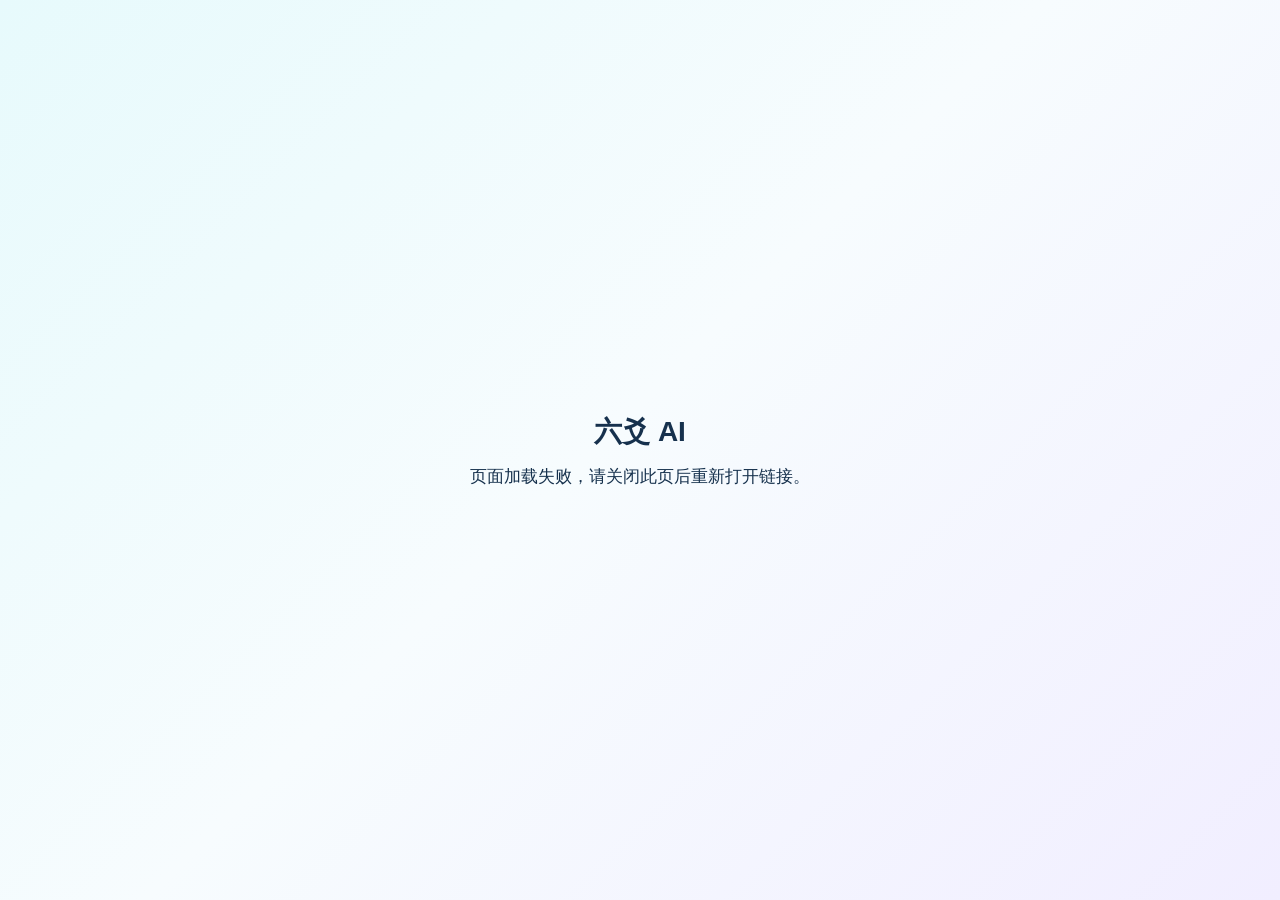
==== commit 2292db39: "Fix Safari web loading" ====
--- a/index.html
+++ b/index.html
@@ -17,22 +17,51 @@
   <base href="/ganzhi-nayin-calendar/">
 
   <meta charset="UTF-8">
+  <meta name="viewport" content="width=device-width, initial-scale=1, viewport-fit=cover">
   <meta content="IE=Edge" http-equiv="X-UA-Compatible">
-  <meta name="description" content="A new Flutter project.">
+  <meta name="description" content="六爻 AI 起卦与解读系统。">
 
   <!-- iOS meta tags & icons -->
   <meta name="mobile-web-app-capable" content="yes">
   <meta name="apple-mobile-web-app-status-bar-style" content="black">
-  <meta name="apple-mobile-web-app-title" content="ganzhi_nayin_calendar">
+  <meta name="apple-mobile-web-app-title" content="六爻 AI">
   <link rel="apple-touch-icon" href="icons/Icon-192.png">
 
   <!-- Favicon -->
   <link rel="icon" type="image/png" href="favicon.png"/>
 
-  <title>ganzhi_nayin_calendar</title>
+  <title>六爻 AI 系统</title>
   <link rel="manifest" href="manifest.json">
 </head>
 <body>
+  <div id="app-loading" role="status" aria-live="polite">
+    <div class="loading-mark">六爻 AI</div>
+    <div id="loading-message">正在载入起卦系统...</div>
+  </div>
+  <style>
+    html, body { margin: 0; min-height: 100%; background: #f4f8fb; }
+    #app-loading {
+      position: fixed; inset: 0; display: flex; flex-direction: column;
+      align-items: center; justify-content: center; gap: 14px;
+      color: #16314d; font: 17px -apple-system, BlinkMacSystemFont, "PingFang SC", sans-serif;
+      background: linear-gradient(135deg, #e7fafc, #f7fcfe 48%, #f1eeff);
+      z-index: 9999;
+    }
+    .loading-mark { font-weight: 700; font-size: 28px; }
+  </style>
+  <script>
+    window.showFlutterLoadError = function () {
+      document.getElementById('loading-message').textContent = '页面加载失败，请关闭此页后重新打开链接。';
+    };
+    window.removeFlutterLoading = function () {
+      var loading = document.getElementById('app-loading');
+      if (loading) loading.remove();
+    };
+    window.setTimeout(function () {
+      var loading = document.getElementById('app-loading');
+      if (loading) window.showFlutterLoadError();
+    }, 20000);
+  </script>
   <!--
     You can customize the "flutter_bootstrap.js" script.
     This is useful to provide a custom configuration to the Flutter loader
@@ -41,6 +70,6 @@
     For more details:
     * https://docs.flutter.dev/platform-integration/web/initialization
   -->
-  <script src="flutter_bootstrap.js" async></script>
+  <script src="flutter_bootstrap.js?v=20260717-safari-fix" async onerror="window.showFlutterLoadError()"></script>
 </body>
 </html>
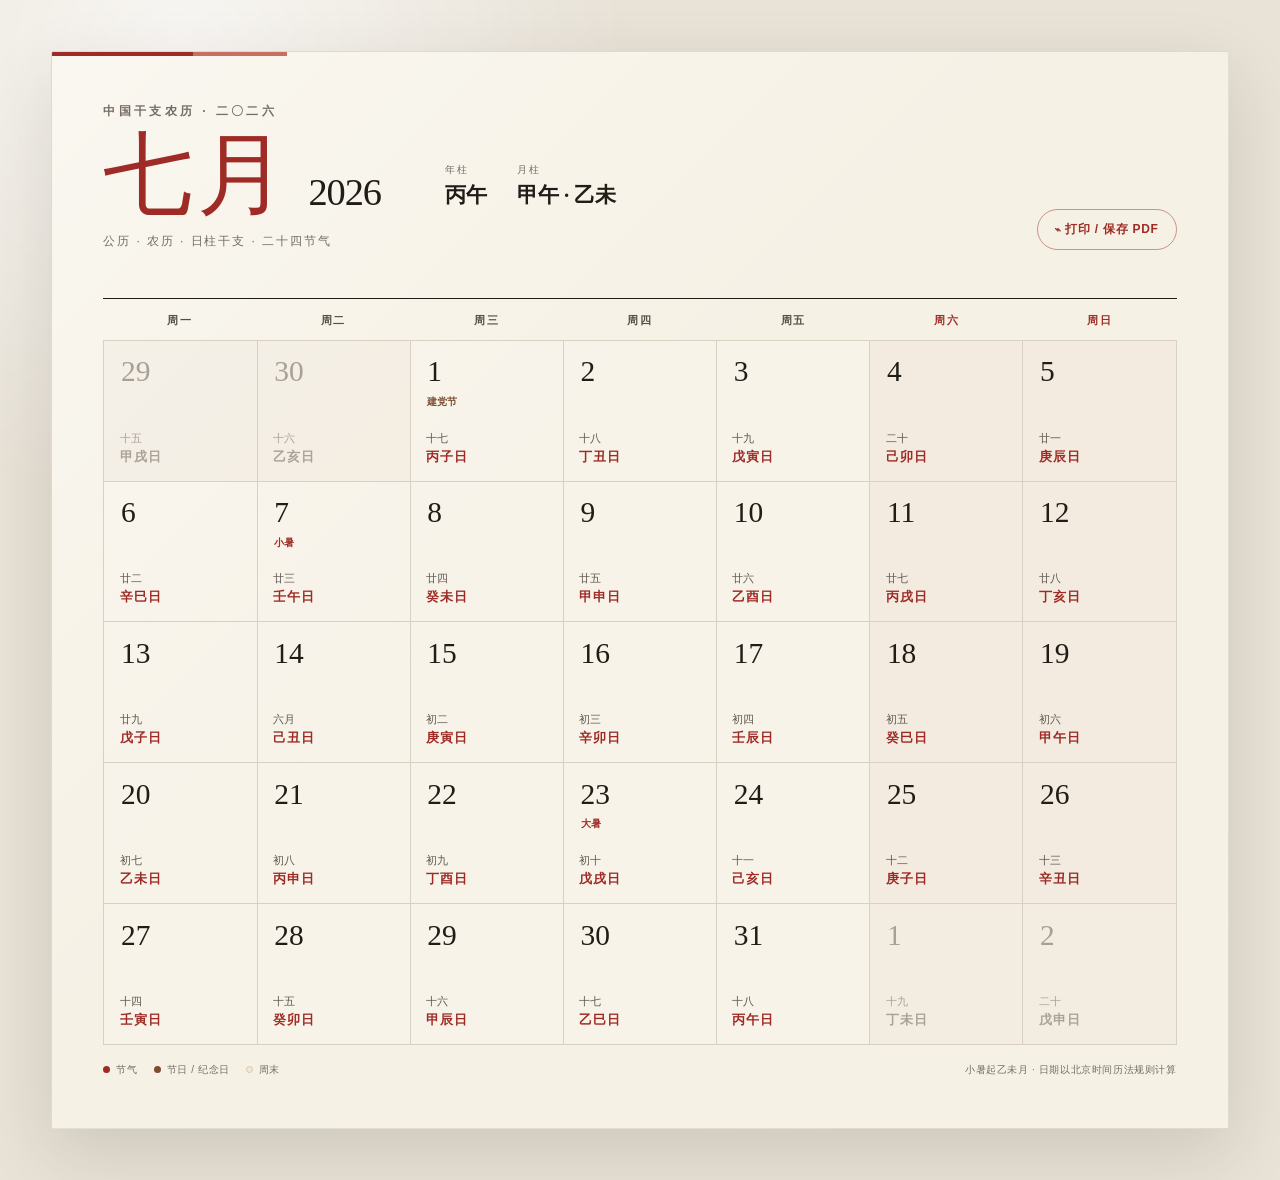
==== commit b81e13c1: "重新发布2026年7月干支日历" ====
--- a/index.html
+++ b/index.html
@@ -1,75 +1,60 @@
-<!DOCTYPE html>
-<html>
-<head>
-  <!--
-    If you are serving your web app in a path other than the root, change the
-    href value below to reflect the base path you are serving from.
+<!doctype html>
+<html lang="zh-CN">
+  <head>
+    <meta charset="utf-8">
+    <meta name="viewport" content="width=device-width, initial-scale=1">
+    <meta name="color-scheme" content="light">
+    <title>2026年7月中国干支日历</title>
+    <link rel="stylesheet" href="style.css">
+  </head>
+  <body>
+    <main class="page-shell">
+      <section class="calendar-sheet" aria-labelledby="calendar-title">
+        <header class="calendar-header">
+          <div class="title-group">
+            <p class="eyebrow">中国干支农历 · 二〇二六</p>
+            <div class="title-row">
+              <h1 id="calendar-title"><span>七月</span><b>2026</b></h1>
+              <div class="pillar-summary" aria-label="干支信息">
+                <p><span>年柱</span><strong id="year-pillar">丙午</strong></p>
+                <p><span>月柱</span><strong id="month-pillar">甲午 · 乙未</strong></p>
+              </div>
+            </div>
+            <p class="subtitle">公历 · 农历 · 日柱干支 · 二十四节气</p>
+          </div>
+          <button id="print-calendar" class="print-button" type="button">
+            <span aria-hidden="true">⌁</span>
+            打印 / 保存 PDF
+          </button>
+        </header>
 
-    The path provided below has to start and end with a slash "/" in order for
-    it to work correctly.
+        <div class="weekday-row" role="row" aria-label="星期">
+          <div class="weekday" role="columnheader">周一</div>
+          <div class="weekday" role="columnheader">周二</div>
+          <div class="weekday" role="columnheader">周三</div>
+          <div class="weekday" role="columnheader">周四</div>
+          <div class="weekday" role="columnheader">周五</div>
+          <div class="weekday weekend-label" role="columnheader">周六</div>
+          <div class="weekday weekend-label" role="columnheader">周日</div>
+        </div>
 
-    For more details:
-    * https://developer.mozilla.org/en-US/docs/Web/HTML/Element/base
+        <div id="calendar-grid" class="calendar-grid" role="grid" aria-label="2026年7月月历"></div>
 
-    This is a placeholder for base href that will be replaced by the value of
-    the `--base-href` argument provided to `flutter build`.
-  -->
-  <base href="/ganzhi-nayin-calendar/">
+        <footer class="calendar-footer">
+          <div class="legend" aria-label="图例">
+            <span><i class="legend-dot term-dot"></i>节气</span>
+            <span><i class="legend-dot festival-dot"></i>节日 / 纪念日</span>
+            <span><i class="legend-dot weekend-dot"></i>周末</span>
+          </div>
+          <p>小暑起乙未月 · 日期以北京时间历法规则计算</p>
+        </footer>
 
-  <meta charset="UTF-8">
-  <meta name="viewport" content="width=device-width, initial-scale=1, viewport-fit=cover">
-  <meta content="IE=Edge" http-equiv="X-UA-Compatible">
-  <meta name="description" content="六爻 AI 起卦与解读系统。">
+        <p id="calendar-status" class="calendar-status" role="status" aria-live="polite" hidden></p>
+      </section>
+    </main>
 
-  <!-- iOS meta tags & icons -->
-  <meta name="mobile-web-app-capable" content="yes">
-  <meta name="apple-mobile-web-app-status-bar-style" content="black">
-  <meta name="apple-mobile-web-app-title" content="六爻 AI">
-  <link rel="apple-touch-icon" href="icons/Icon-192.png">
-
-  <!-- Favicon -->
-  <link rel="icon" type="image/png" href="favicon.png"/>
-
-  <title>六爻 AI 系统</title>
-  <link rel="manifest" href="manifest.json">
-</head>
-<body>
-  <div id="app-loading" role="status" aria-live="polite">
-    <div class="loading-mark">六爻 AI</div>
-    <div id="loading-message">正在载入起卦系统...</div>
-  </div>
-  <style>
-    html, body { margin: 0; min-height: 100%; background: #f4f8fb; }
-    #app-loading {
-      position: fixed; inset: 0; display: flex; flex-direction: column;
-      align-items: center; justify-content: center; gap: 14px;
-      color: #16314d; font: 17px -apple-system, BlinkMacSystemFont, "PingFang SC", sans-serif;
-      background: linear-gradient(135deg, #e7fafc, #f7fcfe 48%, #f1eeff);
-      z-index: 9999;
-    }
-    .loading-mark { font-weight: 700; font-size: 28px; }
-  </style>
-  <script>
-    window.showFlutterLoadError = function () {
-      document.getElementById('loading-message').textContent = '页面加载失败，请关闭此页后重新打开链接。';
-    };
-    window.removeFlutterLoading = function () {
-      var loading = document.getElementById('app-loading');
-      if (loading) loading.remove();
-    };
-    window.setTimeout(function () {
-      var loading = document.getElementById('app-loading');
-      if (loading) window.showFlutterLoadError();
-    }, 20000);
-  </script>
-  <!--
-    You can customize the "flutter_bootstrap.js" script.
-    This is useful to provide a custom configuration to the Flutter loader
-    or to give the user feedback during the initialization process.
-
-    For more details:
-    * https://docs.flutter.dev/platform-integration/web/initialization
-  -->
-  <script src="flutter_bootstrap.js?v=20260717-safari-fix" async onerror="window.showFlutterLoadError()"></script>
-</body>
+    <script src="vendor/lunar.js"></script>
+    <script src="calendar-core.js"></script>
+    <script src="script.js"></script>
+  </body>
 </html>
--- a/style.css
+++ b/style.css
@@ -0,0 +1,548 @@
+:root {
+  --paper: #f6f1e5;
+  --paper-light: #fcfaf4;
+  --ink: #201c18;
+  --muted: #766d63;
+  --line: #d8d0c1;
+  --red: #9e2b26;
+  --red-soft: #c86e62;
+  --weekend: #f1e8db;
+  --shadow: 0 24px 70px rgba(52, 37, 22, 0.14);
+}
+
+* {
+  box-sizing: border-box;
+}
+
+html {
+  min-width: 320px;
+  background: #e8e2d7;
+}
+
+body {
+  min-height: 100vh;
+  margin: 0;
+  color: var(--ink);
+  background:
+    radial-gradient(circle at 14% 5%, rgba(255, 255, 255, 0.72), transparent 28rem),
+    #e8e2d7;
+  font-family: "PingFang SC", "Microsoft YaHei", "Noto Sans CJK SC", sans-serif;
+  -webkit-font-smoothing: antialiased;
+}
+
+button {
+  font: inherit;
+}
+
+.page-shell {
+  width: min(1400px, 100%);
+  margin: 0 auto;
+  padding: clamp(18px, 4vw, 56px);
+}
+
+.calendar-sheet {
+  position: relative;
+  overflow: hidden;
+  padding: clamp(24px, 4vw, 58px);
+  border: 1px solid rgba(141, 124, 101, 0.2);
+  border-radius: 2px;
+  background:
+    linear-gradient(135deg, rgba(255, 255, 255, 0.45), transparent 44%),
+    var(--paper);
+  box-shadow: var(--shadow);
+}
+
+.calendar-sheet::before {
+  position: absolute;
+  top: 0;
+  left: 0;
+  width: 100%;
+  height: 4px;
+  background: linear-gradient(90deg, var(--red) 0 12%, var(--red-soft) 12% 20%, transparent 20%);
+  content: "";
+}
+
+.calendar-header {
+  display: flex;
+  align-items: flex-end;
+  justify-content: space-between;
+  gap: 24px;
+  margin-bottom: clamp(28px, 4vw, 48px);
+}
+
+.eyebrow,
+.subtitle,
+.calendar-footer p {
+  margin: 0;
+  color: var(--muted);
+}
+
+.eyebrow {
+  margin-bottom: 14px;
+  font-size: 12px;
+  font-weight: 600;
+  letter-spacing: 0.28em;
+}
+
+.title-row {
+  display: flex;
+  align-items: flex-end;
+  gap: clamp(24px, 5vw, 72px);
+}
+
+h1 {
+  display: flex;
+  align-items: baseline;
+  gap: 18px;
+  margin: 0;
+  font-family: "Songti SC", "STSong", "SimSun", serif;
+  font-weight: 500;
+  line-height: 0.92;
+}
+
+h1 span {
+  color: var(--red);
+  font-size: clamp(52px, 7vw, 94px);
+  letter-spacing: 0.04em;
+}
+
+h1 b {
+  font-family: Georgia, "Times New Roman", serif;
+  font-size: clamp(24px, 3vw, 42px);
+  font-weight: 500;
+  letter-spacing: -0.03em;
+}
+
+.pillar-summary {
+  display: flex;
+  gap: 30px;
+  padding-bottom: 8px;
+}
+
+.pillar-summary p {
+  margin: 0;
+}
+
+.pillar-summary span,
+.pillar-summary strong {
+  display: block;
+}
+
+.pillar-summary span {
+  margin-bottom: 4px;
+  color: var(--muted);
+  font-size: 10px;
+  letter-spacing: 0.18em;
+}
+
+.pillar-summary strong {
+  font-family: "Songti SC", "STSong", "SimSun", serif;
+  font-size: 21px;
+  font-weight: 600;
+}
+
+.subtitle {
+  margin-top: 16px;
+  font-size: 12px;
+  letter-spacing: 0.16em;
+}
+
+.print-button {
+  flex: 0 0 auto;
+  padding: 11px 17px;
+  border: 1px solid rgba(158, 43, 38, 0.48);
+  border-radius: 999px;
+  color: var(--red);
+  background: transparent;
+  font-size: 12px;
+  font-weight: 600;
+  letter-spacing: 0.06em;
+  cursor: pointer;
+  transition: color 160ms ease, background 160ms ease, transform 160ms ease;
+}
+
+.print-button:hover {
+  color: white;
+  background: var(--red);
+  transform: translateY(-1px);
+}
+
+.print-button:focus-visible {
+  outline: 3px solid rgba(158, 43, 38, 0.25);
+  outline-offset: 3px;
+}
+
+.weekday-row,
+.calendar-grid {
+  display: grid;
+  width: 100%;
+  min-width: 0;
+  grid-template-columns: repeat(7, minmax(0, 1fr));
+}
+
+.weekday-row {
+  border-top: 1px solid var(--ink);
+  border-bottom: 1px solid var(--line);
+}
+
+.weekday {
+  padding: 14px 8px 12px;
+  color: #554e47;
+  font-size: 11px;
+  font-weight: 600;
+  letter-spacing: 0.14em;
+  text-align: center;
+}
+
+.weekend-label {
+  color: var(--red);
+}
+
+.calendar-grid {
+  border-left: 1px solid var(--line);
+}
+
+.calendar-day {
+  position: relative;
+  min-width: 0;
+  min-height: clamp(118px, 11vw, 164px);
+  padding: clamp(10px, 1.3vw, 18px);
+  border-right: 1px solid var(--line);
+  border-bottom: 1px solid var(--line);
+  background: rgba(255, 255, 255, 0.1);
+}
+
+.calendar-day.is-weekend {
+  background: color-mix(in srgb, var(--weekend) 56%, transparent);
+}
+
+.calendar-day.is-adjacent {
+  color: #a9a095;
+  background: rgba(224, 216, 203, 0.18);
+}
+
+.calendar-day.is-today {
+  box-shadow: inset 0 0 0 2px var(--red);
+}
+
+.solar-day {
+  display: block;
+  font-family: Georgia, "Times New Roman", serif;
+  font-size: clamp(22px, 2.3vw, 36px);
+  font-weight: 400;
+  line-height: 1;
+}
+
+.day-event {
+  min-height: 20px;
+  margin: 9px 0 2px;
+  color: var(--red);
+  font-size: clamp(9px, 0.8vw, 12px);
+  font-weight: 700;
+  line-height: 1.25;
+}
+
+.day-event.is-festival {
+  color: #7c4d34;
+}
+
+.day-meta {
+  position: absolute;
+  right: clamp(8px, 1.2vw, 16px);
+  bottom: clamp(9px, 1.2vw, 15px);
+  left: clamp(8px, 1.2vw, 16px);
+}
+
+.lunar-date,
+.ganzhi-day {
+  display: block;
+  overflow: hidden;
+  text-overflow: ellipsis;
+  white-space: nowrap;
+}
+
+.lunar-date {
+  color: #5f574f;
+  font-size: clamp(9px, 0.85vw, 12px);
+}
+
+.ganzhi-day {
+  margin-top: 3px;
+  color: var(--red);
+  font-family: "Songti SC", "STSong", "SimSun", serif;
+  font-size: clamp(10px, 1vw, 14px);
+  font-weight: 600;
+  letter-spacing: 0.08em;
+}
+
+.is-adjacent .lunar-date,
+.is-adjacent .ganzhi-day,
+.is-adjacent .day-event {
+  color: #aaa197;
+}
+
+.calendar-footer {
+  display: flex;
+  align-items: center;
+  justify-content: space-between;
+  gap: 20px;
+  padding-top: 18px;
+  font-size: 10px;
+  letter-spacing: 0.06em;
+}
+
+.legend {
+  display: flex;
+  flex-wrap: wrap;
+  gap: 16px;
+  color: var(--muted);
+}
+
+.legend span {
+  display: inline-flex;
+  align-items: center;
+  gap: 6px;
+}
+
+.legend-dot {
+  width: 7px;
+  height: 7px;
+  border-radius: 50%;
+  background: var(--red);
+}
+
+.festival-dot {
+  background: #7c4d34;
+}
+
+.weekend-dot {
+  border: 1px solid #d8c6af;
+  background: var(--weekend);
+}
+
+.calendar-status {
+  margin: 28px 0 0;
+  padding: 14px 16px;
+  border: 1px solid rgba(158, 43, 38, 0.4);
+  color: #74211d;
+  background: rgba(158, 43, 38, 0.06);
+  font-size: 13px;
+}
+
+@media (max-width: 760px) {
+  .page-shell {
+    padding: 0;
+  }
+
+  .calendar-sheet {
+    width: 100%;
+    max-width: 100vw;
+    min-height: 100vh;
+    padding: 22px 10px 28px;
+    border: 0;
+    box-shadow: none;
+  }
+
+  .calendar-header {
+    min-width: 0;
+    align-items: flex-start;
+    margin-bottom: 24px;
+  }
+
+  .title-row {
+    display: block;
+  }
+
+  .title-group {
+    min-width: 0;
+  }
+
+  h1 {
+    gap: 10px;
+  }
+
+  h1 span {
+    font-size: clamp(43px, 15vw, 64px);
+  }
+
+  h1 b {
+    font-size: 24px;
+  }
+
+  .pillar-summary {
+    gap: 20px;
+    margin-top: 14px;
+    padding: 0;
+  }
+
+  .pillar-summary strong {
+    font-size: 17px;
+  }
+
+  .subtitle {
+    display: none;
+  }
+
+  .print-button {
+    padding: 8px 10px;
+    font-size: 0;
+  }
+
+  .print-button span {
+    font-size: 17px;
+  }
+
+  .weekday {
+    padding: 10px 1px 9px;
+    font-size: 9px;
+    letter-spacing: 0;
+  }
+
+  .calendar-day {
+    min-height: 82px;
+    padding: 7px 4px;
+  }
+
+  .solar-day {
+    font-size: 19px;
+  }
+
+  .day-event {
+    min-height: 13px;
+    margin-top: 5px;
+    font-size: 8px;
+  }
+
+  .day-meta {
+    right: 3px;
+    bottom: 6px;
+    left: 3px;
+  }
+
+  .lunar-date {
+    font-size: 8px;
+  }
+
+  .ganzhi-day {
+    margin-top: 1px;
+    font-size: 9px;
+    letter-spacing: 0;
+  }
+
+  .calendar-footer {
+    display: block;
+    padding-top: 14px;
+  }
+
+  .calendar-footer p {
+    display: none;
+  }
+}
+
+@page {
+  size: A4 landscape;
+  margin: 9mm;
+}
+
+@media print {
+  :root {
+    --paper: #fffdf8;
+    --shadow: none;
+  }
+
+  html,
+  body {
+    min-width: 0;
+    min-height: 0;
+    background: white;
+    print-color-adjust: exact;
+    -webkit-print-color-adjust: exact;
+  }
+
+  .page-shell {
+    width: 100%;
+    margin: 0;
+    padding: 0;
+  }
+
+  .calendar-sheet {
+    overflow: visible;
+    padding: 4mm 7mm 3mm;
+    border: 0;
+    box-shadow: none;
+  }
+
+  .calendar-header {
+    margin-bottom: 3mm;
+  }
+
+  .eyebrow {
+    margin-bottom: 1mm;
+    font-size: 7pt;
+  }
+
+  h1 span {
+    font-size: 36pt;
+  }
+
+  h1 b {
+    font-size: 18pt;
+  }
+
+  .subtitle {
+    margin-top: 1mm;
+    font-size: 7pt;
+  }
+
+  .pillar-summary {
+    padding-bottom: 1mm;
+  }
+
+  .pillar-summary strong {
+    font-size: 12pt;
+  }
+
+  .print-button {
+    display: none;
+  }
+
+  .weekday {
+    padding: 1.5mm 1mm 1.2mm;
+  }
+
+  .calendar-day {
+    min-height: 21mm;
+    padding: 2mm;
+    break-inside: avoid;
+  }
+
+  .solar-day {
+    font-size: 17pt;
+  }
+
+  .day-event {
+    min-height: 3mm;
+    margin-top: 1mm;
+    font-size: 6.5pt;
+  }
+
+  .day-meta {
+    right: 2mm;
+    bottom: 1.6mm;
+    left: 2mm;
+  }
+
+  .lunar-date {
+    font-size: 6.5pt;
+  }
+
+  .ganzhi-day {
+    margin-top: 0.5mm;
+    font-size: 7.5pt;
+  }
+
+  .calendar-footer {
+    padding-top: 2mm;
+    font-size: 6.5pt;
+  }
+}
